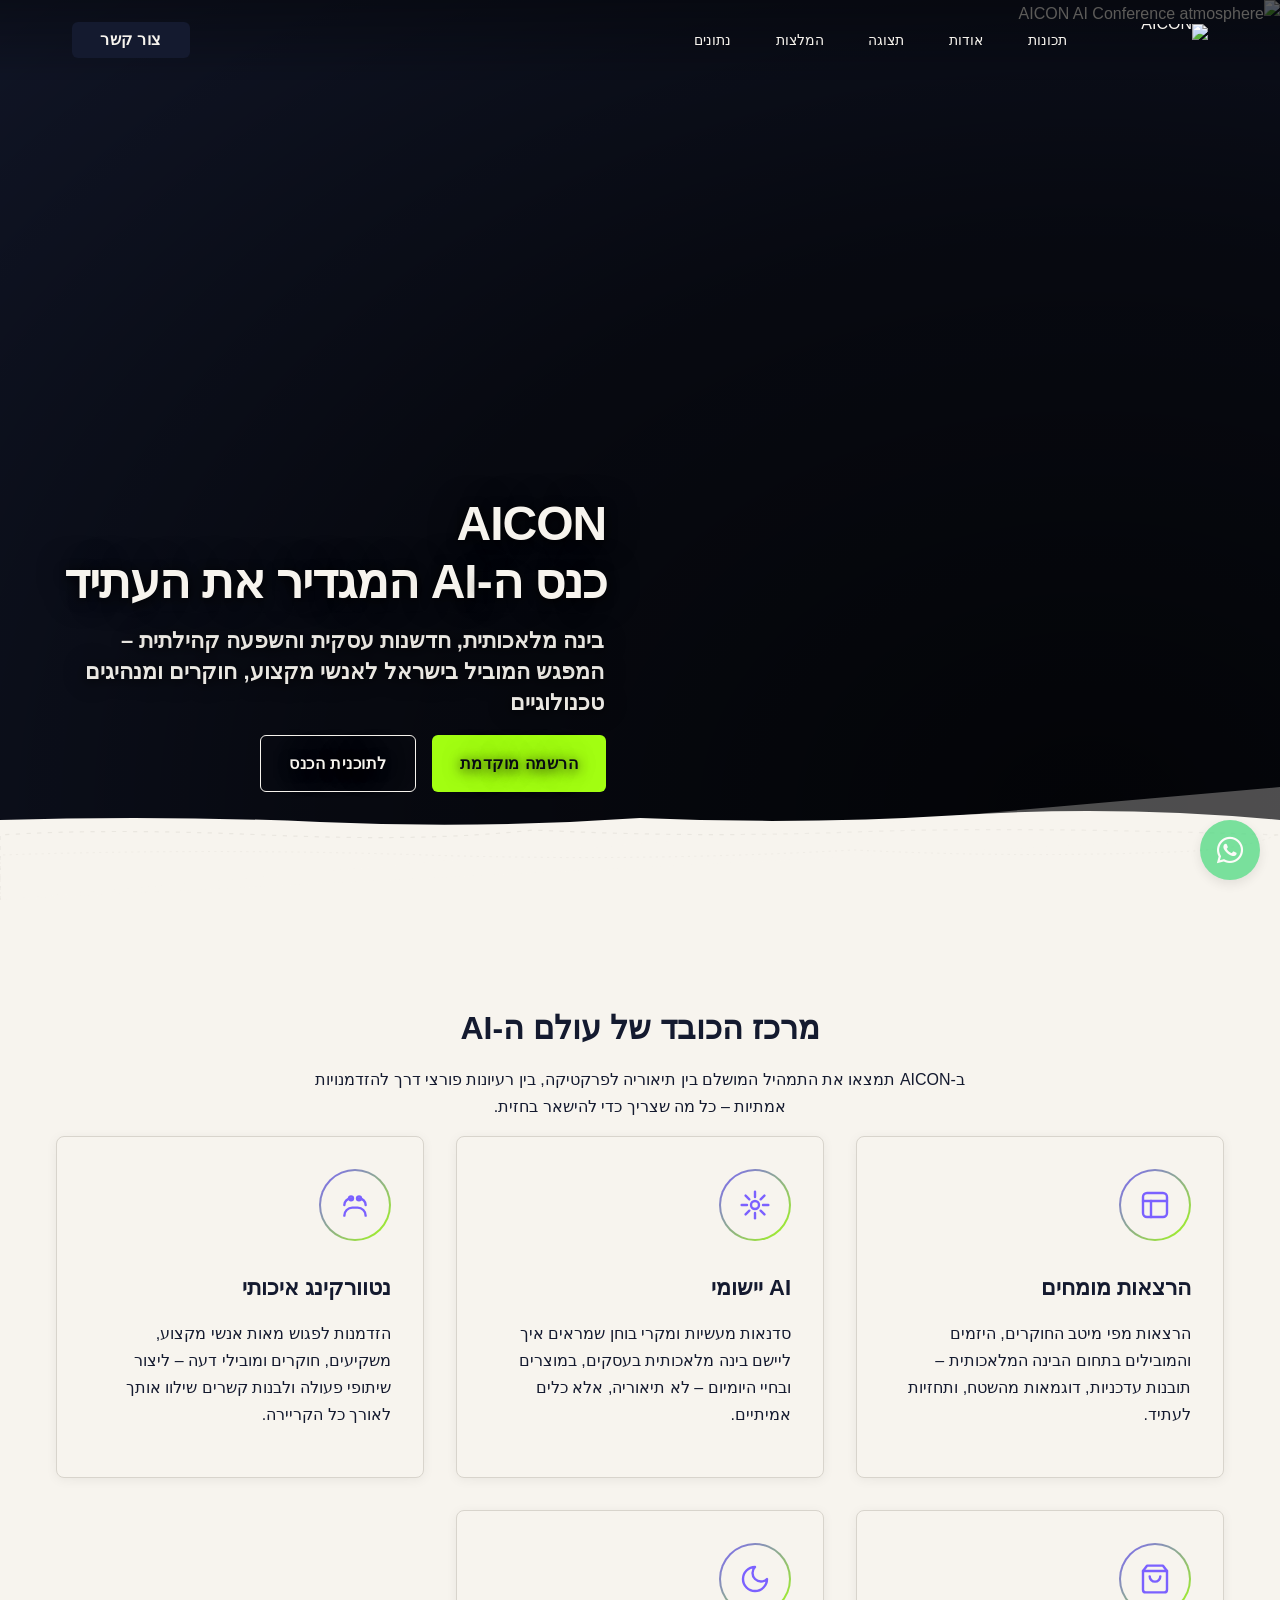
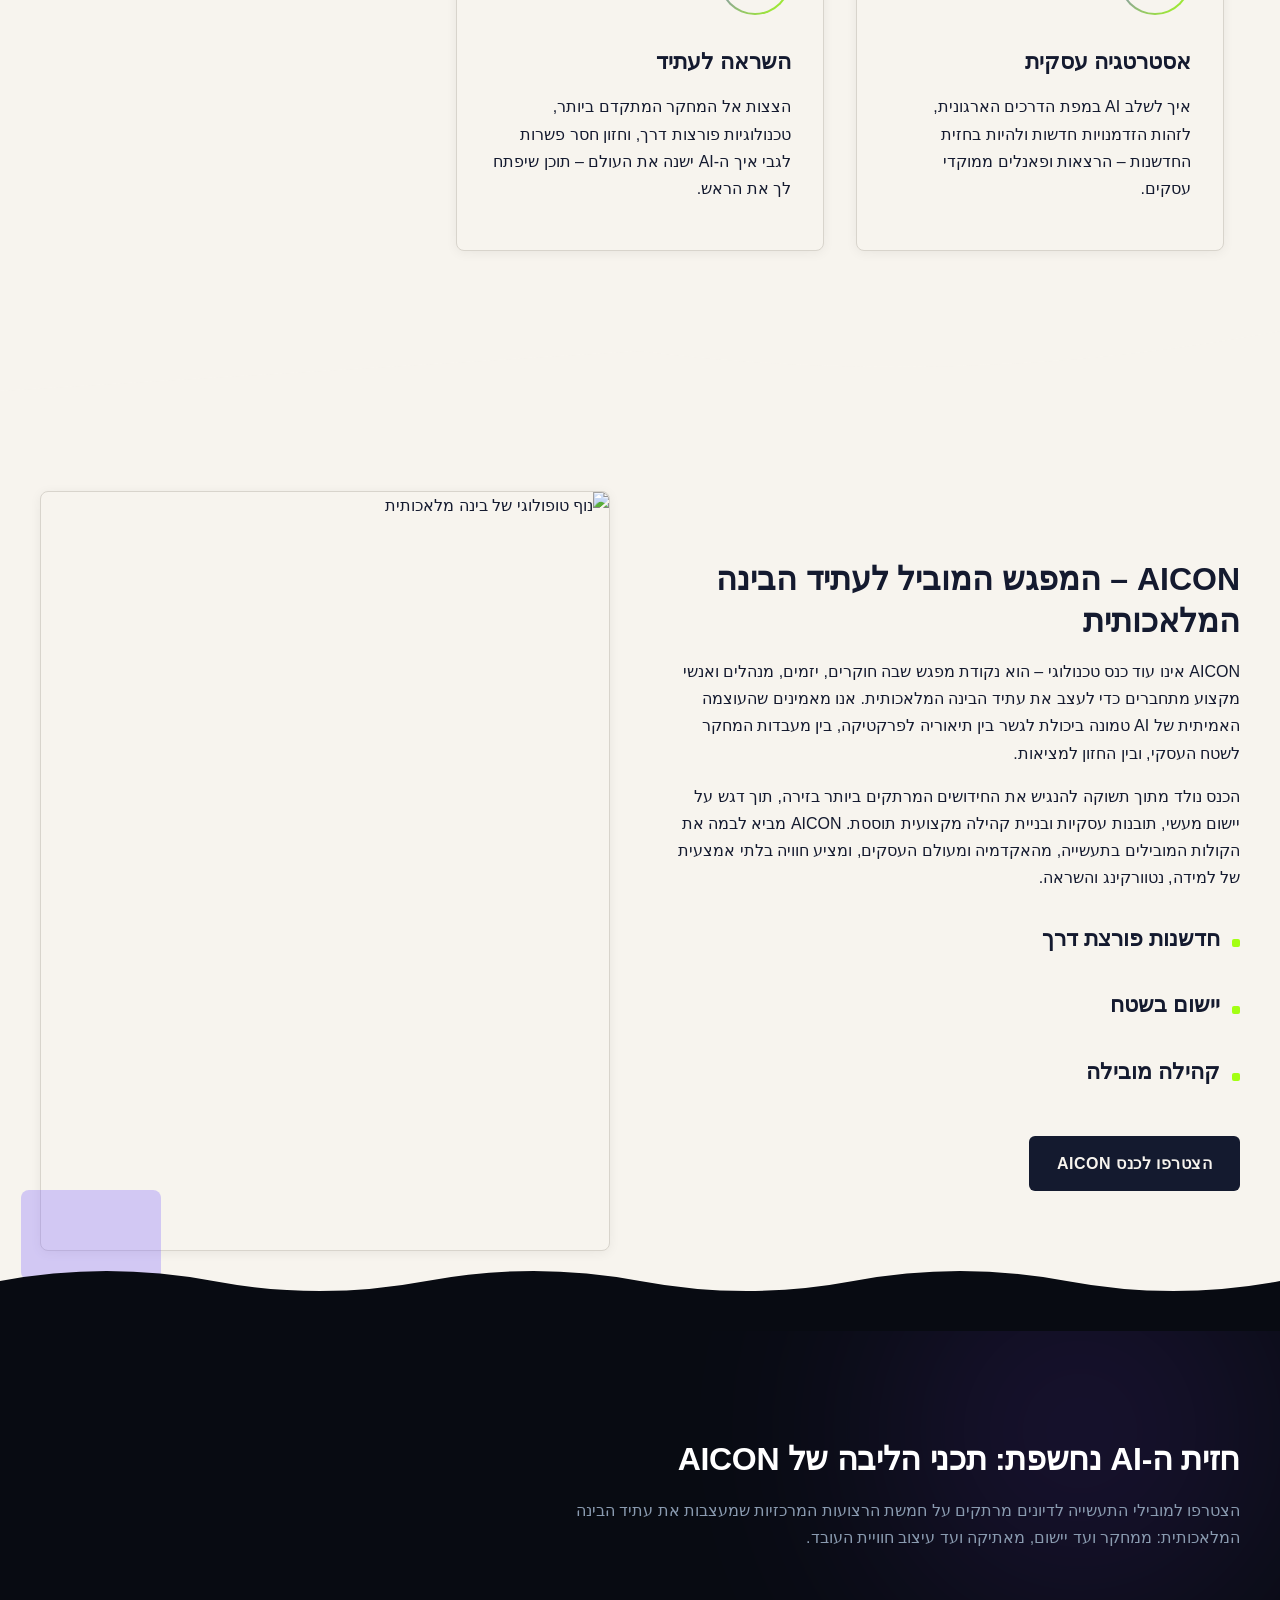
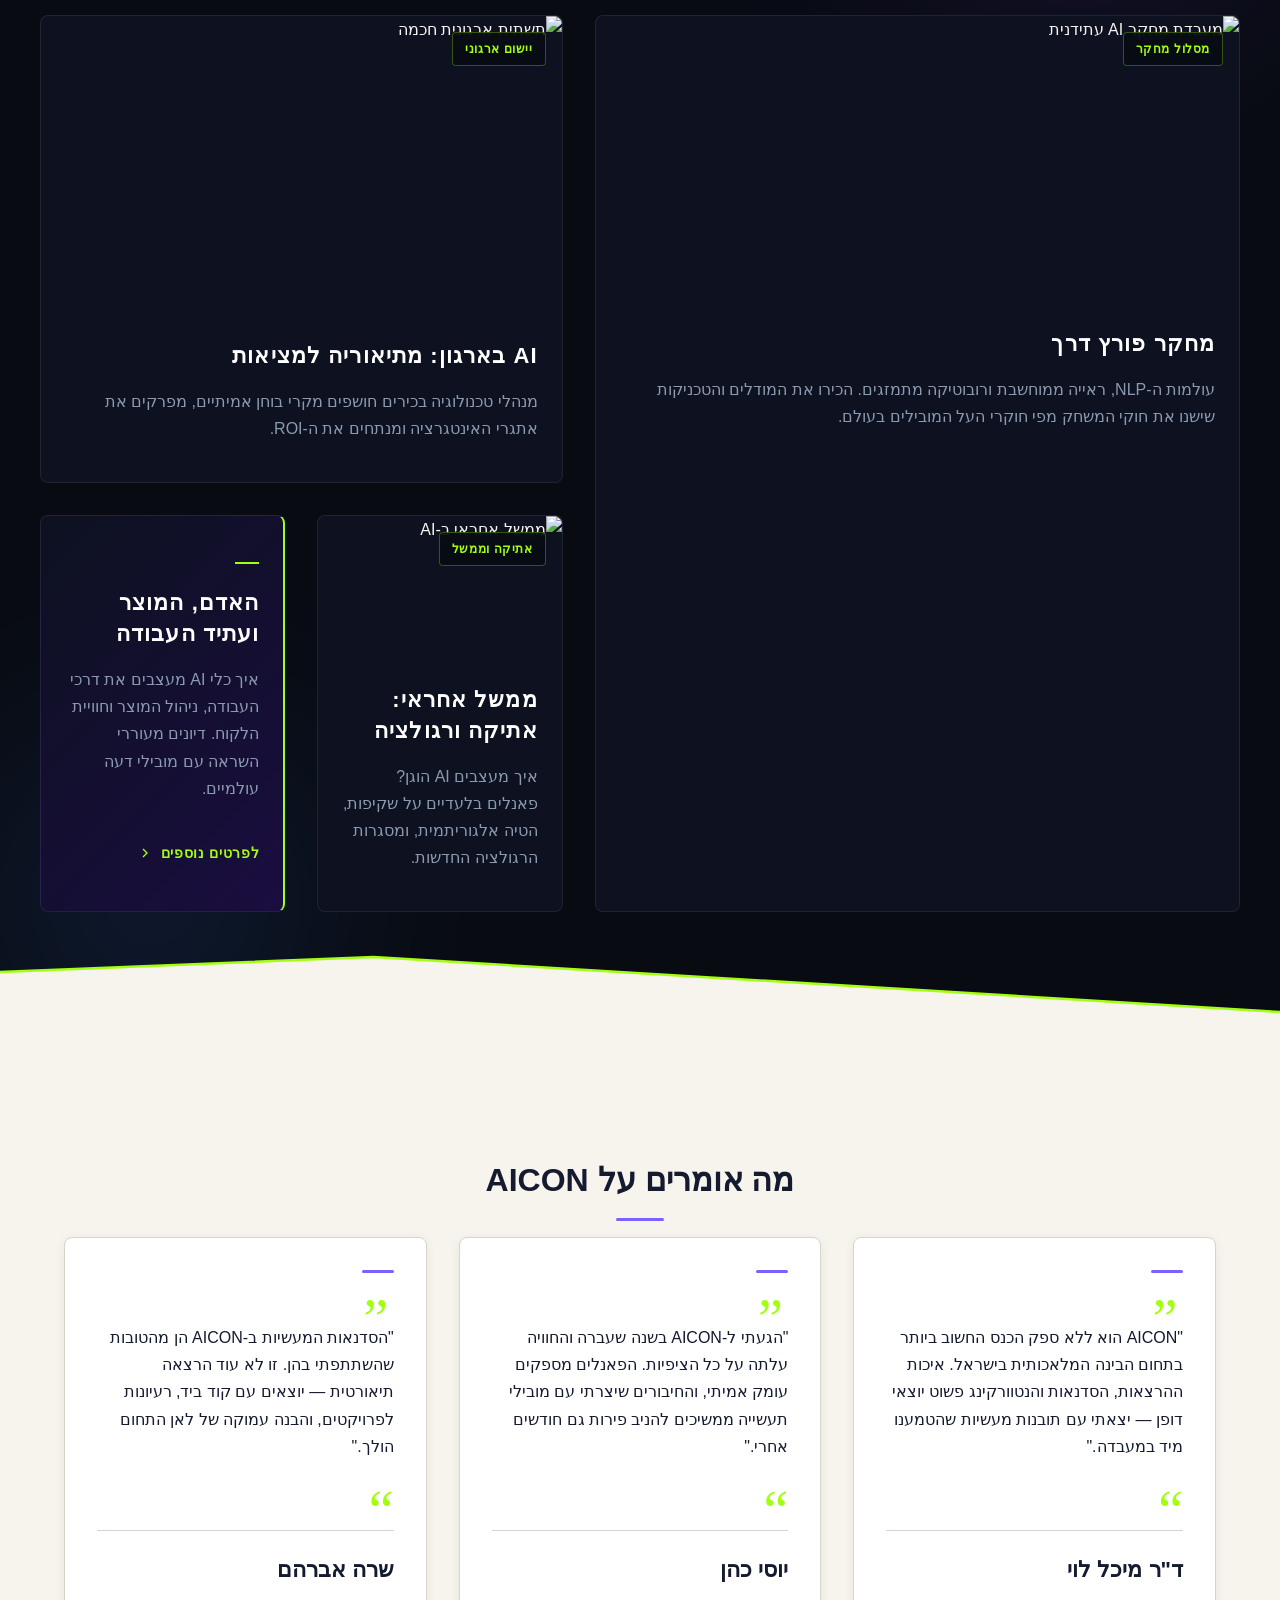
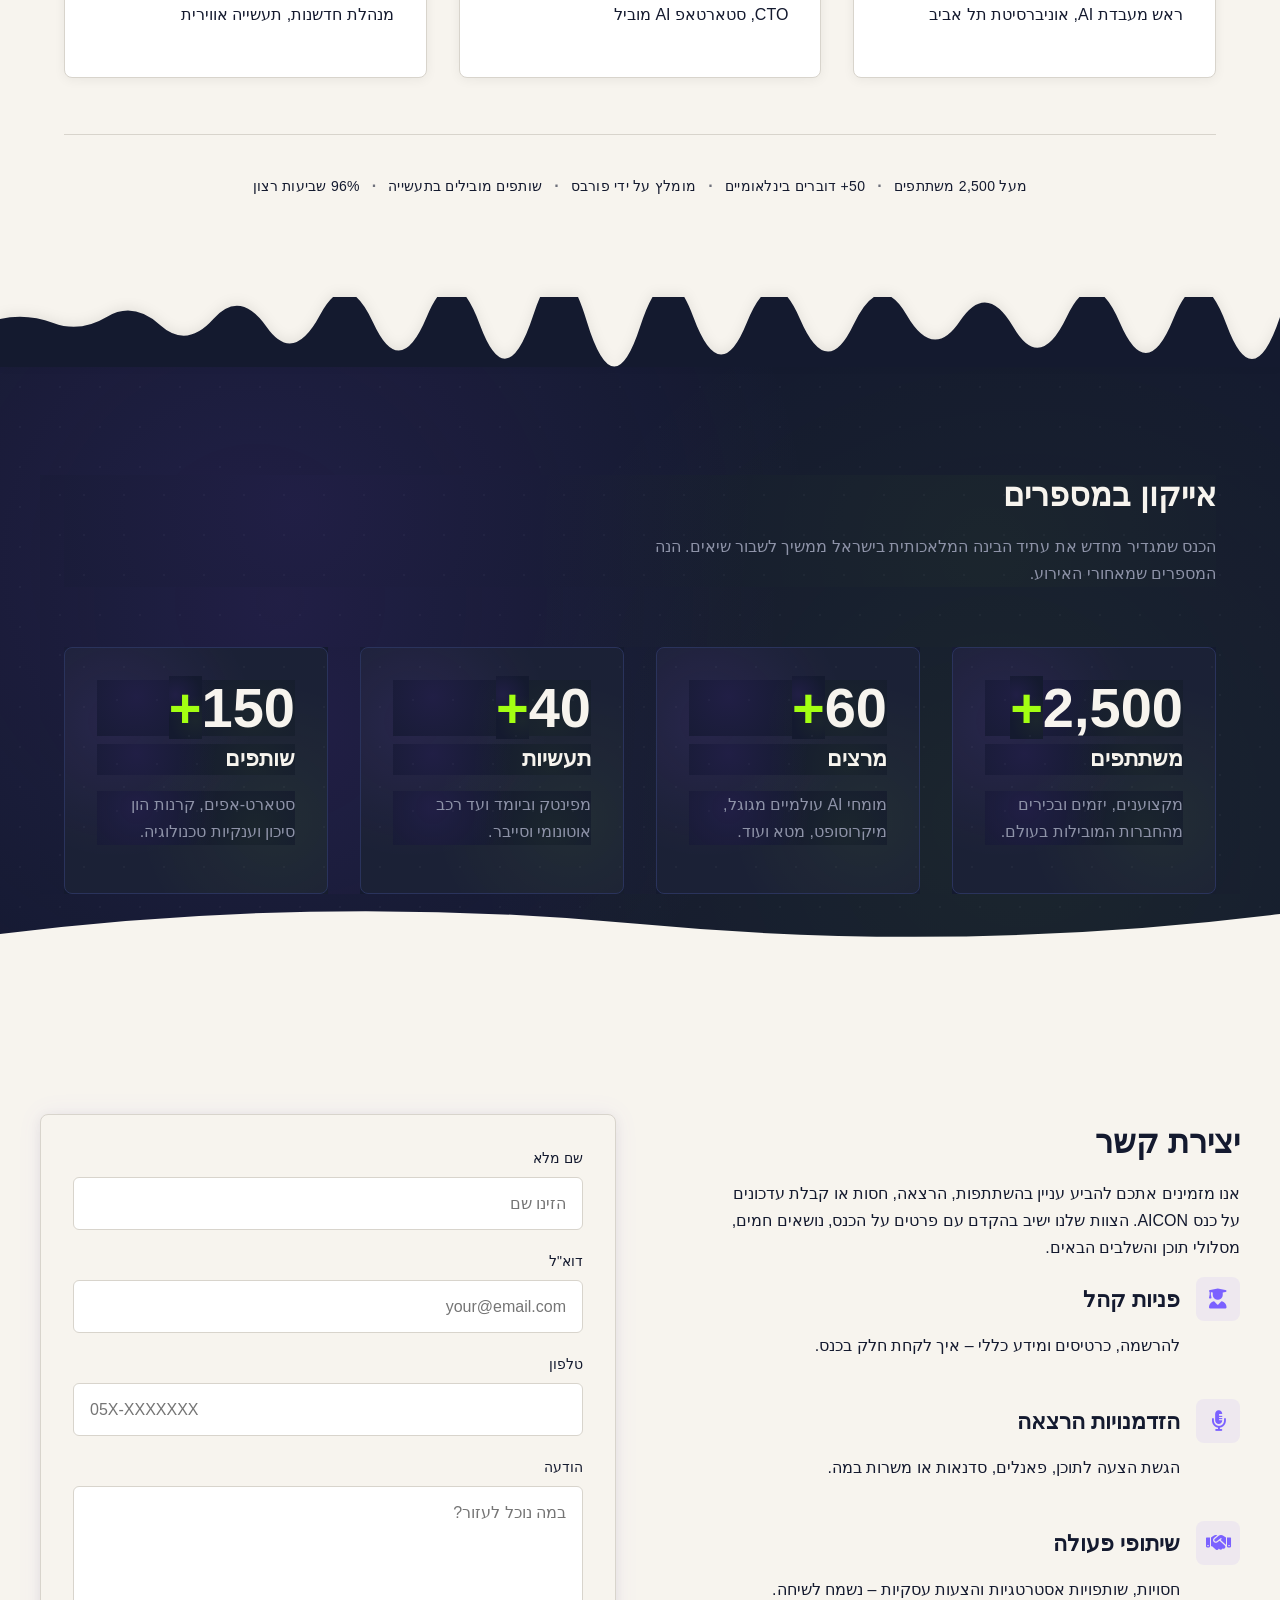
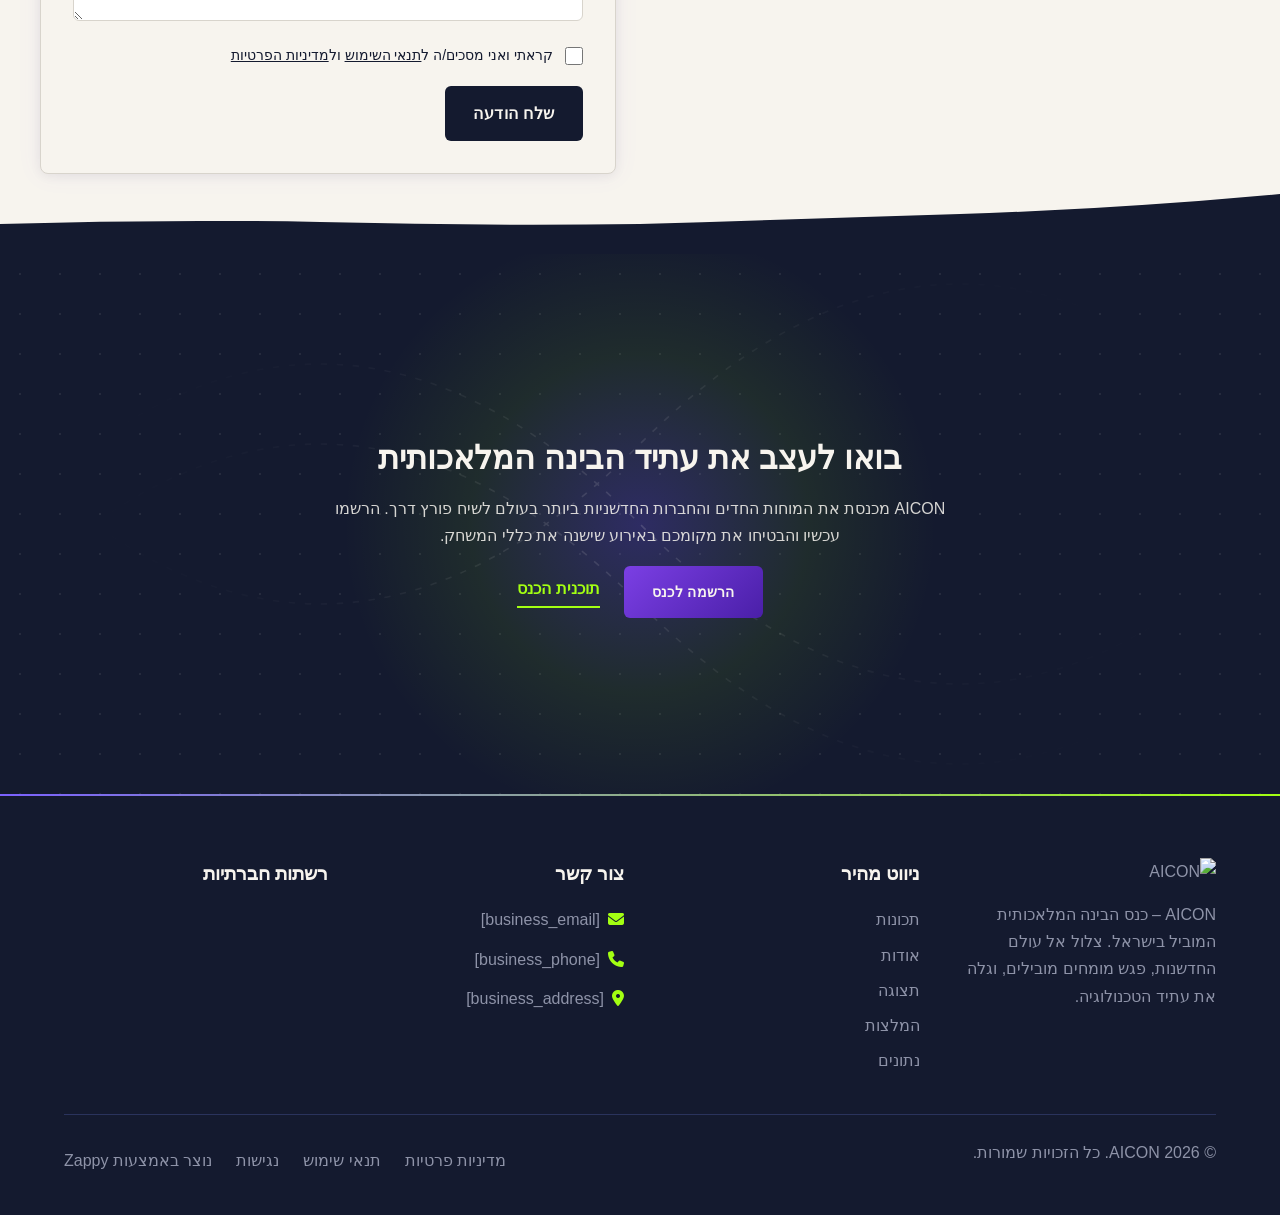
==== public/index.html @ 330268f1 "Initial website commit" ====
<!doctype html><html dir="rtl" lang="he"><head><meta charset="UTF-8"><meta content="width=device-width,initial-scale=1" name="viewport"><meta content="index, follow" name="robots"><title>aicon 56 price — AICON</title><meta content="AICON is an AI-focused conference brand. The event centers around artificial intelligence, bringing together professionals, innovators, and enthusiasts in the A" name="description"><meta content="aicon 56 price, aicon 72 sl, AICON, aicon" name="keywords"><link href="/assets/favicon.ico" rel="icon" type="image/x-icon"><link href="/assets/favicon-16x16.png" rel="icon" type="image/png" sizes="16x16"><link href="/assets/favicon-32x32.png" rel="icon" type="image/png" sizes="32x32"><link href="/assets/favicon-48x48.png" rel="icon" type="image/png" sizes="48x48"><link href="/assets/favicon-192x192.png" rel="icon" type="image/png" sizes="192x192"><link href="/assets/favicon-512x512.png" rel="icon" type="image/png" sizes="512x512"><link href="/assets/apple-touch-icon.png" rel="apple-touch-icon"><script>!function(){"use strict";var t="de06885e-1c6b-475b-941e-2f0fdef86098",e="https://qaapi.zappy5.com/api/analytics/track",a=18e5,n=2592e6,o=!0,i=!0,r=!0;var s=function(){var e="zappy_visitor_"+t,a=null;try{if(a=localStorage.getItem(e)){var o=JSON.parse(a),i=Date.now();if(i-o.created<n)return o.lastSeen=i,localStorage.setItem(e,JSON.stringify(o)),o.id}}catch(t){console.warn("Zappy Analytics: LocalStorage not available")}var r="zv_"+Date.now()+"_"+Math.random().toString(36).substr(2,9);try{localStorage.setItem(e,JSON.stringify({id:r,created:Date.now(),lastSeen:Date.now()}))}catch(t){}return r}(),c=function(){var e="zappy_session_"+t,n=null;try{if(n=sessionStorage.getItem(e)){var o=JSON.parse(n),i=Date.now();if(i-o.timestamp<a)return o.timestamp=i,sessionStorage.setItem(e,JSON.stringify(o)),o.id}}catch(t){console.warn("Zappy Analytics: SessionStorage not available")}var r="zs_"+Date.now()+"_"+Math.random().toString(36).substr(2,9);try{sessionStorage.setItem(e,JSON.stringify({id:r,timestamp:Date.now()}))}catch(t){}return r}();function l(a,n){n=n||{};var o={website_id:t,event_type:a,page_path:window.location.pathname,referrer:document.referrer||"direct",visitor_id:s,session_id:c,metadata:n};if(navigator.sendBeacon){var i=new Blob([JSON.stringify(o)],{type:"application/json"});navigator.sendBeacon(e,i)}else fetch(e,{method:"POST",headers:{"Content-Type":"application/json"},body:JSON.stringify(o),keepalive:!0}).catch(function(t){console.warn("Zappy Analytics: Failed to track event",t)})}o&&l("pageview",{title:document.title,url:window.location.href}),i&&document.addEventListener("click",function(t){var e=t.target;if("BUTTON"===e.tagName||e.closest("button")){var a="BUTTON"===e.tagName?e:e.closest("button");l("click",{element:"button",text:a.textContent.trim().substring(0,100),id:a.id||null,class:a.className||null})}else if("A"===e.tagName||e.closest("a")){var n="A"===e.tagName?e:e.closest("a");l("navigation",{element:"link",text:n.textContent.trim().substring(0,100),href:n.href,external:n.hostname!==window.location.hostname})}},!0),r&&document.addEventListener("submit",function(t){var e=t.target;l("form_submit",{form_id:e.id||null,form_name:e.name||null,form_action:e.action||null,form_method:e.method||"GET"})},!0);var d=Date.now();window.addEventListener("beforeunload",function(){l("page_unload",{time_on_page:Math.floor((Date.now()-d)/1e3),page_path:window.location.pathname})}),window.zappyAnalytics={track:l,getVisitorId:function(){return s},getSessionId:function(){return c}}}()</script><meta content="aicon 56 price — AICON" property="og:title"><meta content="AICON is an AI-focused conference brand. The event centers around artificial intelligence, bringing together professionals, innovators, and enthusiasts in the A" property="og:description"><meta content="summary_large_image" name="twitter:card"><meta content="aicon 56 price — AICON" name="twitter:title"><meta content="AICON is an AI-focused conference brand. The event centers around artificial intelligence, bringing together professionals, innovators, and enthusiasts in the A" name="twitter:description"><meta content="website" property="og:type"><meta content="he_IL" property="og:locale"><link href="https://cdnjs.cloudflare.com/ajax/libs/font-awesome/6.4.0/css/all.min.css" rel="stylesheet"><style>.skip-link{position:absolute;top:0;left:0;transform:translateY(-200%);padding:12px 18px;background:var(--bg-dark,#1a1a1a);color:var(--text-light,#fff);font-weight:600;border-radius:0 0 8px 0;z-index:10000}.skip-link:focus{transform:none;outline:2px solid var(--ring,#fff);outline-offset:2px}:focus-visible{outline:2px solid var(--ring,currentColor);outline-offset:3px}</style><link href="/assets/favicon.ico" rel="icon" type="image/x-icon"><link href="/assets/favicon-16x16.png" rel="icon" type="image/png" sizes="16x16"><link href="/assets/favicon-32x32.png" rel="icon" type="image/png" sizes="32x32"><link href="/assets/favicon-48x48.png" rel="icon" type="image/png" sizes="48x48"><link href="/assets/favicon-192x192.png" rel="icon" type="image/png" sizes="192x192"><link href="/assets/favicon-512x512.png" rel="icon" type="image/png" sizes="512x512"><link href="/assets/apple-touch-icon.png" rel="apple-touch-icon"><link href="https://cdn.jsdelivr.net/npm/vanilla-cookieconsent@3/dist/cookieconsent.css" rel="stylesheet"><script src="https://cdn.jsdelivr.net/npm/vanilla-cookieconsent@3/dist/cookieconsent.umd.js"></script><script src="https://cdn.jsdelivr.net/gh/mickidum/acc_toolbar/acctoolbar/acctoolbar.min.js"></script><link href="/styles.css" rel="stylesheet"><script>window.ZAPPY_WEBSITE_ID="de06885e-1c6b-475b-941e-2f0fdef86098",window.ZAPPY_API_BASE="https://qaapi.zappy5.com"</script><style id="zappy-dropdown-submenu-styles">#navMenu li:has(.sub-menu),.nav-menu li:has(.sub-menu),.navbar li:has(.sub-menu),nav li:has(.sub-menu){position:relative}#navMenu .sub-menu,.nav-menu .sub-menu,.navbar .sub-menu,nav .sub-menu{display:block!important;position:absolute!important;top:100%;left:0;min-width:220px;background:#fff;border-radius:8px;box-shadow:0 8px 25px rgba(0,0,0,.15);padding:8px 0;opacity:0;visibility:hidden;transform:translateY(10px);transition:all .3s ease;z-index:1000;list-style:none;pointer-events:none}#navMenu li:hover>.sub-menu,.nav-menu li:hover>.sub-menu,.navbar li:hover>.sub-menu,nav li:hover>.sub-menu{opacity:1!important;visibility:visible!important;transform:translateY(0)!important;pointer-events:auto!important}.sub-menu li{list-style:none;margin:0;padding:0}.sub-menu a{display:block!important;padding:10px 16px!important;color:var(--text-dark,#333)!important;font-weight:500;text-decoration:none;white-space:nowrap;transition:background-color .2s}.sub-menu .zappy-nav-child>a{padding-left:28px!important;font-size:.9em!important;opacity:.85!important}[dir=rtl] .sub-menu .zappy-nav-child>a,html[lang=ar] .sub-menu .zappy-nav-child>a,html[lang=he] .sub-menu .zappy-nav-child>a{padding-left:10px!important;padding-right:28px!important}.sub-menu .zappy-nav-parent>a{font-weight:600!important}.sub-menu a:hover{background-color:#f5f5f5}[dir=rtl] .nav-menu .sub-menu,[dir=rtl] .navbar .sub-menu,[dir=rtl] nav .sub-menu,html[lang=ar] .nav-menu .sub-menu,html[lang=ar] .navbar .sub-menu,html[lang=ar] nav .sub-menu,html[lang=he] .nav-menu .sub-menu,html[lang=he] .navbar .sub-menu,html[lang=he] nav .sub-menu{left:auto!important;right:0!important}.sub-menu:empty,.sub-menu:not(:has(li)):not(:has(> a)),.sub-menu:not(:has(li:not(.zappy-hidden-menu-item))):not(:has(> a)){display:none!important;opacity:0!important;visibility:hidden!important;pointer-events:none!important}li:has(.menu-group-title):hover>.sub-menu{opacity:1!important;visibility:visible!important;transform:translateY(0)!important;pointer-events:auto!important}#navMenu>li>.menu-group-title,.nav-menu>li>.menu-group-title{display:inline-block;padding:.5rem 1rem;cursor:default;user-select:none}@media (max-width:768px){#navMenu .sub-menu,.nav-menu .sub-menu,.navbar .sub-menu,nav .sub-menu{position:static!important;transform:none!important;box-shadow:none!important;background:0 0!important;max-height:0;overflow:hidden;opacity:0;visibility:hidden;transition:max-height .3s ease,opacity .3s ease;padding:0!important;border-radius:0!important}#navMenu .sub-menu.mobile-expanded,.nav-menu .sub-menu.mobile-expanded,.navbar .sub-menu.mobile-expanded{max-height:none!important;overflow-y:visible!important;opacity:1!important;visibility:visible!important;padding:8px 0 8px 16px!important}[dir=rtl] .sub-menu.mobile-expanded,html[lang=he] .sub-menu.mobile-expanded{padding:8px 16px 8px 0!important}#navMenu li:hover>.sub-menu,.nav-menu li:hover>.sub-menu,.navbar li:hover>.sub-menu,nav li:hover>.sub-menu{opacity:0;visibility:hidden;pointer-events:none}#navMenu li>.sub-menu.mobile-expanded,.nav-menu li>.sub-menu.mobile-expanded,.navbar li>.sub-menu.mobile-expanded,nav li>.sub-menu.mobile-expanded{opacity:1!important;visibility:visible!important;pointer-events:auto!important}#navMenu li:has(.sub-menu),.nav-menu li:has(.sub-menu),.navbar li:has(.sub-menu),nav li:has(.sub-menu){display:flex!important;flex-wrap:wrap!important;align-items:center!important;position:relative!important;min-height:44px!important}#navMenu li:has(.sub-menu)>a,.nav-menu li:has(.sub-menu)>a,.navbar li:has(.sub-menu)>a,nav li:has(.sub-menu)>a{flex:1!important;min-width:0!important}#navMenu li:has(.sub-menu)>.menu-group-title,.nav-menu li:has(.sub-menu)>.menu-group-title,.navbar li:has(.sub-menu)>.menu-group-title,nav li:has(.sub-menu)>.menu-group-title{flex:1!important;min-width:0!important;padding:0!important;line-height:inherit!important}#navMenu li:has(.sub-menu)>.sub-menu,.nav-menu li:has(.sub-menu)>.sub-menu,.navbar li:has(.sub-menu)>.sub-menu,nav li:has(.sub-menu)>.sub-menu{flex-basis:100%!important;width:100%!important}#navMenu li:has(.sub-menu)>a [class*=arrow],#navMenu li:has(.sub-menu)>a [class*=chevron],.nav-menu li:has(.sub-menu)>a .fa-angle-down,.nav-menu li:has(.sub-menu)>a .fa-chevron-down,.nav-menu li:has(.sub-menu)>a [class*=arrow],.nav-menu li:has(.sub-menu)>a [class*=chevron],nav li:has(.sub-menu)>a [class*=arrow],nav li:has(.sub-menu)>a [class*=chevron]{display:none!important;visibility:hidden!important}.mobile-submenu-toggle{display:flex!important;align-items:center!important;justify-content:center!important;width:44px!important;height:auto!important;background:0 0!important;border:none!important;cursor:pointer!important;color:var(--text-light)!important;position:static!important;flex-shrink:0!important;align-self:stretch!important;z-index:2!important;padding:0!important;margin:0!important}.mobile-submenu-toggle::after{content:''!important;width:0!important;height:0!important;border-left:6px solid transparent!important;border-right:6px solid transparent!important;border-top:7px solid currentColor!important;transition:transform .3s ease!important}.mobile-submenu-toggle.expanded::after{transform:rotate(180deg)!important}.sub-menu a{padding:10px 0!important;display:block!important;color:var(--text-light)!important;white-space:normal!important}.sub-menu .zappy-nav-child>a{padding-left:28px!important;font-size:.9em!important;opacity:.85!important}[dir=rtl] .sub-menu .zappy-nav-child>a,html[lang=ar] .sub-menu .zappy-nav-child>a,html[lang=he] .sub-menu .zappy-nav-child>a{padding-left:0!important;padding-right:28px!important}.sub-menu .zappy-nav-parent>a{font-weight:600!important}#navMenu.active,.nav-menu.active{max-width:100vw!important;overflow-x:hidden!important;box-sizing:border-box!important}.navbar .sub-menu li a,.zappy-products-dropdown .sub-menu a,nav.navbar .sub-menu li a{color:var(--text-light)!important}}@media (min-width:769px){.mobile-submenu-toggle{display:none!important}}</style><style id="zappy-widget-visibility">html[dir=rtl] .whatsapp-float{right:20px!important;left:auto!important}html:not([dir]) .whatsapp-float,html[dir=ltr] .whatsapp-float{left:20px!important;right:auto!important}html[dir=rtl] #mic-access-tool-general-button,html[dir=rtl] #mic-init-access-tool #mic-access-tool-general-button,html[dir=rtl] #mic-init-access-tool .mic-access-tool-general-button,html[dir=rtl] ._access-icon,html[dir=rtl] .mic-access-tool-general-button{left:20px!important;right:auto!important}html:not([dir]) #mic-access-tool-general-button,html:not([dir]) #mic-init-access-tool #mic-access-tool-general-button,html:not([dir]) #mic-init-access-tool .mic-access-tool-general-button,html:not([dir]) ._access-icon,html:not([dir]) .mic-access-tool-general-button,html[dir=ltr] #mic-access-tool-general-button,html[dir=ltr] #mic-init-access-tool #mic-access-tool-general-button,html[dir=ltr] #mic-init-access-tool .mic-access-tool-general-button,html[dir=ltr] ._access-icon,html[dir=ltr] .mic-access-tool-general-button{right:20px!important;left:auto!important}@media (max-width:768px){.whatsapp-float{display:flex!important}}@media (min-width:769px){.whatsapp-float{display:flex!important}}@media (max-width:768px){#mic-access-tool-general-button,#mic-init-access-tool #mic-access-tool-general-button,#mic-init-access-tool .mic-access-tool-general-button,._access-icon,.mic-access-tool-general-button{display:flex!important;visibility:visible!important;opacity:1!important;pointer-events:auto!important}#mic-access-tool-box.opened-mic-access-tool,#mic-init-access-tool #mic-access-tool-box.opened-mic-access-tool,.mic-access-tool-box.opened-mic-access-tool{visibility:visible!important;opacity:1!important;pointer-events:auto!important}}@media (min-width:769px){#mic-access-tool-general-button,#mic-init-access-tool #mic-access-tool-general-button,#mic-init-access-tool .mic-access-tool-general-button,._access-icon,.mic-access-tool-general-button{display:flex!important;visibility:visible!important;opacity:1!important;pointer-events:auto!important}#mic-access-tool-box.opened-mic-access-tool,#mic-init-access-tool #mic-access-tool-box.opened-mic-access-tool,.mic-access-tool-box.opened-mic-access-tool{visibility:visible!important;opacity:1!important;pointer-events:auto!important}}</style></head><body><a href="#main" class="skip-link">דלג לתוכן הראשי</a><nav class="navbar" dir="rtl"><button class="mobile-toggle" aria-label="Menu" id="mobileToggle"><svg viewBox="0 0 24 24" fill="none" height="24" width="24" class="hamburger-icon"><path d="M3 12h18M3 6h18M3 18h18" stroke="currentColor" stroke-width="2" stroke-linecap="round"></path></svg> <svg viewBox="0 0 24 24" fill="none" height="24" width="24" class="close-icon" style="display:none"><path d="M18 6L6 18M6 6l12 12" stroke="currentColor" stroke-width="2" stroke-linecap="round"></path></svg></button> <button class="phone-header-btn" aria-label="Call" data-phone="[business_phone]"><svg viewBox="0 0 24 24" fill="currentColor" height="20" width="20"><path d="M22 16.92v3a2 2 0 0 1-2.18 2 19.79 19.79 0 0 1-8.63-3.07 19.5 19.5 0 0 1-6-6 19.79 19.79 0 0 1-3.07-8.67A2 2 0 0 1 4.11 2h3a2 2 0 0 1 2 1.72 12.84 12.84 0 0 0 .7 2.81 2 2 0 0 1-.45 2.11L8.09 9.91a16 16 0 0 0 6 6l1.27-1.27a2 2 0 0 1 2.11-.45 12.84 12.84 0 0 0 2.81.7A2 2 0 0 1 22 16.92z"></path></svg></button><div class="nav-container"><div class="nav-right-group"><div class="nav-brand"><a href="/" class="logo-link"><img alt="AICON" src="/assets/site-----image-1.webp" class="logo"></a></div><ul class="nav-menu" id="navMenu"><li><a href="#features">תכונות</a></li><li><a href="#about">אודות</a></li><li><a href="#showcase">תצוגה</a></li><li><a href="#testimonials">המלצות</a></li><li><a href="#stats">נתונים</a></li></ul></div><div class="nav-cta-container"><a href="#contact" class="nav-cta-btn">צור קשר</a></div></div></nav><script>window.addEventListener("load",function(){const e=document.querySelector(".navbar, nav, header");if(!e)return void console.log("[Navbar] Navbar element not found");let t=document.getElementById("mobileToggle")||document.querySelector(".mobile-toggle")||document.querySelector(".hamburger")||document.querySelector(".hamburger-menu")||document.querySelector(".menu-toggle")||document.querySelector(".burger-menu")||document.querySelector('[aria-label="Menu"]')||document.querySelector('[aria-label="תפריט"]');const n=document.querySelector(".phone-header-btn"),o=window.getComputedStyle(e);let r=o.backgroundColor;if(console.log("[Navbar] Initial navbar background:",r),"transparent"===r||"rgba(0, 0, 0, 0)"===r||r.startsWith("rgba")&&r.includes(", 0)")){const e=o.backgroundImage;if(e&&"none"!==e)console.log("[Navbar] Navbar has background image/gradient, using dark text"),r="rgb(240, 240, 240)";else{const e=window.getComputedStyle(document.body).backgroundColor;console.log("[Navbar] Navbar transparent, using body background:",e),r=e}}const a=r.match(/\d+/g);if(a&&a.length>=3){const e=(.299*parseInt(a[0])+.587*parseInt(a[1])+.114*parseInt(a[2]))/255;console.log("[Navbar] Mobile button colors preserved from Claude CSS (luminance:",e.toFixed(2)+")");const o=document.createElement("style");o.id="zappy-mobile-nav-fix";document.documentElement.lang;document.documentElement.dir,o.textContent='\n        /* Hide mobile buttons on desktop, show only on mobile */\n        @media (min-width: 769px) {\n          .mobile-toggle,\n          .phone-header-btn {\n            display: none !important;\n          }\n        }\n        \n        /* Show and position mobile buttons correctly on mobile */\n        @media (max-width: 768px) {\n          .navbar,\n          nav.navbar {\n            min-height: 70px !important;\n          }\n\n          .mobile-toggle,\n          .phone-header-btn {\n            position: absolute !important;\n            top: 0 !important;\n            bottom: 0 !important;\n            margin-top: auto !important;\n            margin-bottom: auto !important;\n            transform: none !important;\n            z-index: 1001 !important;\n            display: flex !important;\n            align-items: center !important;\n            justify-content: center !important;\n            width: 36px !important;\n            height: 36px !important;\n            border-radius: 50% !important;\n            border: none !important;\n            cursor: pointer !important;\n            padding: 6px !important;\n            background: none !important;\n            color: var(--nav-text, var(--text-light)) !important;\n            touch-action: manipulation !important;\n            -webkit-tap-highlight-color: transparent !important;\n          }\n\n          html[data-zappy-site-type="ecommerce"] .phone-header-btn,\n          body[data-zappy-site-type="ecommerce"] .phone-header-btn,\n          html[data-zappy-site-type="ecommerce"] header .phone-header-btn,\n          html[data-zappy-site-type="ecommerce"] nav .phone-header-btn {\n            display: none !important;\n            visibility: hidden !important;\n            width: 0 !important;\n            height: 0 !important;\n            min-width: 0 !important;\n            overflow: hidden !important;\n          }\n          \n          /* LTR positioning (default): hamburger LEFT, phone RIGHT */\n          html:not([dir="rtl"]):not([lang="he"]):not([lang="ar"]) .mobile-toggle,\n          html[dir="ltr"] .mobile-toggle {\n            left: 12px !important;\n            right: auto !important;\n          }\n          html:not([dir="rtl"]):not([lang="he"]):not([lang="ar"]) .phone-header-btn,\n          html[dir="ltr"] .phone-header-btn {\n            right: 12px !important;\n            left: auto !important;\n          }\n          \n          /* RTL positioning: hamburger RIGHT, phone LEFT */\n          html[dir="rtl"] .mobile-toggle,\n          html[lang="he"] .mobile-toggle,\n          html[lang="ar"] .mobile-toggle {\n            right: 12px !important;\n            left: auto !important;\n          }\n          html[dir="rtl"] .phone-header-btn,\n          html[lang="he"] .phone-header-btn,\n          html[lang="ar"] .phone-header-btn {\n            left: 12px !important;\n            right: auto !important;\n          }\n          \n          /* CRITICAL: Ensure nav-container has min-height on mobile */\n          /* All children are positioned absolutely/fixed on mobile, so height:auto collapses to 0 */\n          .nav-container {\n            min-height: 70px !important;\n            position: relative !important;\n          }\n          \n          /* Ensure SVG icons are properly sized and inherit color */\n          .mobile-toggle svg,\n          .phone-header-btn svg {\n            width: 24px !important;\n            height: 24px !important;\n            /* Don\'t force display - let JavaScript control hamburger/close toggle */\n          }\n          \n          /* Reset nav-cta-container on mobile - remove desktop box-shadow/padding */\n          /* that creates a visible ghost box when CTA button is hidden */\n          .nav-cta-container {\n            box-shadow: none !important;\n            padding: 0 !important;\n          }\n          \n          /* Hide nav-cta-container entirely on mobile when there\'s no lang-switcher */\n          /* (only the CTA button is inside, and it\'s hidden on mobile) */\n          .nav-cta-container:not(:has(.lang-switcher)) {\n            display: none !important;\n          }\n          \n          /* CRITICAL: Prevent hero image fade gradient from bleeding over headline text */\n          /* The .image-fade-gradient has bottom: -30px (extends below parent) */\n          /* On mobile stacked layout, this overlaps the h1 text below the image */\n          .hero-image-column {\n            overflow: hidden !important;\n          }\n          .image-fade-gradient {\n            bottom: 0 !important;\n          }\n          \n          /* Hide desktop language switcher on mobile - hamburger menu handles it */\n          /* High specificity to override stored CSS */\n          .lang-switcher,\n          .nav-cta-container .lang-switcher,\n          .nav-container .lang-switcher,\n          .navbar .lang-switcher,\n          .navbar .nav-cta-container .lang-switcher {\n            display: none !important;\n          }\n        }\n      ';const r=document.getElementById("zappy-mobile-nav-fix");r&&r.remove(),document.head.appendChild(o),console.log("[Navbar] Critical CSS injected for mobile nav positioning");const i=window.innerWidth<=768;if(t){const e=t.querySelector(".hamburger-icon"),n=t.querySelector(".close-icon");e&&(e.style.setProperty("width","24px","important"),e.style.setProperty("height","24px","important"),e.style.setProperty("display","block","important")),n&&(n.style.setProperty("width","24px","important"),n.style.setProperty("height","24px","important"),n.style.setProperty("display","none","important")),i?(t.style.setProperty("position","absolute","important"),t.style.setProperty("top","0","important"),t.style.setProperty("bottom","0","important"),t.style.setProperty("margin-top","auto","important"),t.style.setProperty("margin-bottom","auto","important"),t.style.setProperty("transform","none","important"),t.style.setProperty("z-index","1001","important"),t.style.removeProperty("left"),t.style.removeProperty("right"),console.log("[Navbar] Mobile toggle positioning applied (mobile viewport)")):(t.style.removeProperty("position"),t.style.removeProperty("top"),t.style.removeProperty("transform"),t.style.removeProperty("z-index"),t.style.removeProperty("left"),t.style.removeProperty("right"),console.log("[Navbar] Desktop viewport - cleared mobile toggle inline positioning"))}if(n){const e=n.querySelector("svg");e&&(e.style.width="24px",e.style.height="24px",e.setAttribute("width","24"),e.setAttribute("height","24")),i?(n.style.setProperty("position","absolute","important"),n.style.setProperty("top","0","important"),n.style.setProperty("bottom","0","important"),n.style.setProperty("margin-top","auto","important"),n.style.setProperty("margin-bottom","auto","important"),n.style.setProperty("transform","none","important"),n.style.setProperty("z-index","1001","important"),n.style.removeProperty("left"),n.style.removeProperty("right"),console.log("[Navbar] Phone button positioning applied (mobile viewport)")):(n.style.removeProperty("position"),n.style.removeProperty("top"),n.style.removeProperty("transform"),n.style.removeProperty("z-index"),n.style.removeProperty("left"),n.style.removeProperty("right"),console.log("[Navbar] Desktop viewport - cleared phone button inline positioning"))}}else console.log("[Navbar] Could not parse background color:",r);t=document.getElementById("mobileToggle")||document.querySelector(".mobile-toggle")||document.querySelector(".hamburger")||document.querySelector(".hamburger-menu")||document.querySelector(".menu-toggle")||document.querySelector(".burger-menu")||document.querySelector('[aria-label="Menu"]')||document.querySelector('[aria-label="תפריט"]');const i=document.getElementById("navMenu")||document.querySelector(".nav-menu")||document.querySelector(".nav-links")||document.querySelector("nav ul:not(.submenu)");if(!t||!i)return void console.log("[Navbar] Mobile toggle or menu not found:",{toggle:!!t,menu:!!i});i.id||(i.id="navMenu"),console.log("[Navbar] Initializing mobile menu...");const l=t.cloneNode(!0);t.parentNode.replaceChild(l,t);var s=0;function p(e){var t=Date.now();t-s<300||(s=t,function(e){e.preventDefault(),e.stopPropagation();const t=l.querySelector(".hamburger-icon"),n=l.querySelector(".close-icon");i.classList.contains("active")?(i.classList.remove("active"),t&&t.style.setProperty("display","block","important"),n&&n.style.setProperty("display","none","important"),document.body.style.overflow="",console.log("[Navbar] Menu closed")):(i.classList.add("active"),t&&t.style.setProperty("display","none","important"),n&&n.style.setProperty("display","block","important"),document.body.style.overflow="hidden",console.log("[Navbar] Menu opened"))}(e))}l.addEventListener("click",p),l.addEventListener("touchend",p),i.querySelectorAll("a").forEach(function(e){e.addEventListener("click",function(){if("#"===this.getAttribute("href"))return;const e=l.querySelector(".hamburger-icon"),t=l.querySelector(".close-icon");i.classList.remove("active"),e&&e.style.setProperty("display","block","important"),t&&t.style.setProperty("display","none","important"),document.body.style.overflow="",console.log("[Navbar] Menu closed (link clicked)")})});var m=i.querySelectorAll(".dropdown-toggle");m.forEach(function(e){e.addEventListener("click",function(e){e.preventDefault(),e.stopPropagation();var t=this.closest(".nav-dropdown");t&&(t.parentNode.querySelectorAll(".nav-dropdown.open").forEach(function(e){e!==t&&e.classList.remove("open")}),t.classList.toggle("open"),console.log("[Navbar] Dropdown toggled:",t.classList.contains("open")?"open":"closed"))})}),document.addEventListener("click",function(e){e.target.closest(".nav-dropdown")||document.querySelectorAll(".nav-dropdown.open").forEach(function(e){e.classList.remove("open")})}),console.log("[Navbar] Dropdown handlers initialized for "+m.length+" dropdowns"),n&&n.addEventListener("click",function(){const e=document.querySelectorAll('a[href^="tel:"]'),t=e.length>0?e[0].getAttribute("href").replace("tel:",""):"[business_phone]";window.location.href="tel:"+t,console.log("[Navbar] Phone button clicked")}),console.log("[Navbar] Mobile menu initialized successfully")})</script><main id="main"><section class="index-hero-section" data-band-index="0" data-layout-spec="בית-hero" id="hero" data-hero-type="fullscreen-scrim"><div class="index-hero-section__bg-wrapper"><img alt="AICON AI Conference atmosphere" src="/assets/site-index-hero-image-1.webp" data-context="Futuristic AI conference atmosphere, cinematic lighting, indigo-to-violet depth, luminous mesh gradients, subtle orange sparks, lime green accents, topographic contour lines, dark conference hall with holographic displays, audience silhouettes, realistic but abstract, 4K" data-placeholder="index-hero-image-1" height="800" loading="eager" width="1200" class="index-hero-section__bg-img" data-hero-bg="true" fetchpriority="high"></div><div class="index-hero-section__scrim" aria-hidden="true"></div><div class="index-hero-section__overlay"><h1 class="index-hero-section__headline">AICON<br>כנס ה-AI המגדיר את העתיד</h1><h3 class="index-hero-section__subtitle">בינה מלאכותית, חדשנות עסקית והשפעה קהילתית – המפגש המוביל בישראל לאנשי מקצוע, חוקרים ומנהיגים טכנולוגיים</h3><div class="index-hero-section__cta-row"><a href="#register" class="index-hero-section__cta index-hero-section__cta--primary">הרשמה מוקדמת</a> <a href="#agenda" class="index-hero-section__cta index-hero-section__cta--secondary">לתוכנית הכנס</a></div></div><div class="index-hero-section__divider-wrapper"><svg viewBox="0 0 1200 120" preserveAspectRatio="none" xmlns="http://www.w3.org/2000/svg" aria-hidden="true" data-no-icon-edit="true"><defs><linearGradient id="dividerMeshGrad" x1="0%" x2="100%" y1="100%" y2="0%"><stop offset="0%" stop-color="var(--bg-light)" stop-opacity="1"></stop><stop offset="100%" stop-color="var(--bg-light)" stop-opacity="0.7"></stop></linearGradient></defs><path d="M0,120 L0,40 Q150,35 300,42 T600,38 Q750,45 900,35 T1200,40 L1200,120 Z" fill="var(--bg-light)"></path><path d="M0,120 L0,55 Q100,48 250,55 T500,50 Q650,58 800,52 T1200,55" fill="var(--bg-light)" stroke="var(--border-light)" stroke-width="1.2" opacity="0.4" stroke-dasharray="4 6"></path><path d="M0,120 L0,75 Q200,68 400,75 T800,70 Q950,78 1100,72 T1200,7" fill="var(--bg-light)" stroke="var(--border-light)" stroke-width="0.8" opacity="0.3" stroke-dasharray="2 4"></path></svg></div></section><section class="index-features-section" data-band-index="1" data-layout-spec="בית-features" id="features"><div class="index-features-container"><h2 class="index-features-title">מרכז הכובד של עולם ה-AI</h2><p class="index-features-subtitle">ב-AICON תמצאו את התמהיל המושלם בין תיאוריה לפרקטיקה, בין רעיונות פורצי דרך להזדמנויות אמתיות – כל מה שצריך כדי להישאר בחזית.</p><div class="index-features-grid"><div class="index-features-card"><div class="index-features-icon-circle" aria-hidden="true"><svg viewBox="0 0 24 24" fill="none" stroke="currentColor" stroke-width="1.8" data-element-type="icon" data-icon-type="svg" stroke-linecap="round" stroke-linejoin="round"><rect height="18" width="18" rx="3" x="3" y="3"></rect><line x1="3" x2="21" y1="9" y2="9"></line><line x1="9" x2="9" y1="21" y2="9"></line></svg></div><h3 class="index-features-card-title">הרצאות מומחים</h3><p class="index-features-card-text">הרצאות מפי מיטב החוקרים, היזמים והמובילים בתחום הבינה המלאכותית – תובנות עדכניות, דוגמאות מהשטח, ותחזיות לעתיד.</p></div><div class="index-features-card"><div class="index-features-icon-circle" aria-hidden="true"><svg viewBox="0 0 24 24" fill="none" stroke="currentColor" stroke-width="1.8" data-element-type="icon" data-icon-type="svg" stroke-linecap="round" stroke-linejoin="round"><circle cx="12" cy="12" r="3"></circle><path d="M12 2v4"></path><path d="M12 18v4"></path><path d="M4.93 4.93l2.83 2.83"></path><path d="M16.24 16.24l2.83 2.83"></path><path d="M2 12h4"></path><path d="M18 12h4"></path><path d="M4.93 19.07l2.83-2.83"></path><path d="M16.24 7.76l2.83-2.83"></path></svg></div><h3 class="index-features-card-title">AI יישומי</h3><p class="index-features-card-text">סדנאות מעשיות ומקרי בוחן שמראים איך ליישם בינה מלאכותית בעסקים, במוצרים ובחיי היומיום – לא תיאוריה, אלא כלים אמיתיים.</p></div><div class="index-features-card"><div class="index-features-icon-circle" aria-hidden="true"><svg viewBox="0 0 24 24" fill="none" stroke="currentColor" stroke-width="1.8" data-element-type="icon" data-icon-type="svg" stroke-linecap="round" stroke-linejoin="round"><circle cx="9" cy="7" r="1.5"></circle><circle cx="15" cy="7" r="1.5"></circle><path d="M9 7a5 5 0 0 0-5 5"></path><path d="M15 7a5 5 0 0 1 5 5"></path><path d="M4 20c0-3.3 2.7-6 6-6h4c3.3 0 6 2.7 6 6"></path></svg></div><h3 class="index-features-card-title">נטוורקינג איכותי</h3><p class="index-features-card-text">הזדמנות לפגוש מאות אנשי מקצוע, משקיעים, חוקרים ומובילי דעה – ליצור שיתופי פעולה ולבנות קשרים שילוו אותך לאורך כל הקריירה.</p></div><div class="index-features-card"><div class="index-features-icon-circle" aria-hidden="true"><svg viewBox="0 0 24 24" fill="none" stroke="currentColor" stroke-width="1.8" data-element-type="icon" data-icon-type="svg" stroke-linecap="round" stroke-linejoin="round"><path d="M6 2 3 6v14a2 2 0 0 0 2 2h14a2 2 0 0 0 2-2V6l-3-4Z"></path><path d="M3 6h18"></path><path d="M16 10a4 4 0 0 1-8 0"></path></svg></div><h3 class="index-features-card-title">אסטרטגיה עסקית</h3><p class="index-features-card-text">איך לשלב AI במפת הדרכים הארגונית, לזהות הזדמנויות חדשות ולהיות בחזית החדשנות – הרצאות ופאנלים ממוקדי עסקים.</p></div><div class="index-features-card"><div class="index-features-icon-circle" aria-hidden="true"><svg viewBox="0 0 24 24" fill="none" stroke="currentColor" stroke-width="1.8" data-element-type="icon" data-icon-type="svg" stroke-linecap="round" stroke-linejoin="round"><path d="M12 3a6 6 0 0 0 9 9 9 9 0 1 1-9-9Z"></path></svg></div><h3 class="index-features-card-title">השראה לעתיד</h3><p class="index-features-card-text">הצצות אל המחקר המתקדם ביותר, טכנולוגיות פורצות דרך, וחזון חסר פשרות לגבי איך ה-AI ישנה את העולם – תוכן שיפתח לך את הראש.</p></div></div></div><div class="index-features-divider-wrapper" aria-hidden="true"><svg viewBox="0 0 1200 80" preserveAspectRatio="none" xmlns="http://www.w3.org/2000/svg" aria-hidden="true" data-no-icon-edit="true"><path d="M0,80 L1200,80 L1200,20 Q900,80 600,40 Q300,60 0,80 Z" fill="var(--bg-light)"></path></svg></div></section><section class="index-about-section" data-band-index="2" data-layout-spec="בית-about" id="about" dir="rtl"><div class="about-container"><div class="about-content"><h2>AICON – המפגש המוביל לעתיד הבינה המלאכותית</h2><p>AICON אינו עוד כנס טכנולוגי – הוא נקודת מפגש שבה חוקרים, יזמים, מנהלים ואנשי מקצוע מתחברים כדי לעצב את עתיד הבינה המלאכותית. אנו מאמינים שהעוצמה האמיתית של AI טמונה ביכולת לגשר בין תיאוריה לפרקטיקה, בין מעבדות המחקר לשטח העסקי, ובין החזון למציאות.</p><p>הכנס נולד מתוך תשוקה להנגיש את החידושים המרתקים ביותר בזירה, תוך דגש על יישום מעשי, תובנות עסקיות ובניית קהילה מקצועית תוססת. AICON מביא לבמה את הקולות המובילים בתעשייה, מהאקדמיה ומעולם העסקים, ומציע חוויה בלתי אמצעית של למידה, נטוורקינג והשראה.</p><ul class="value-list"><li><h3>חדשנות פורצת דרך</h3></li><li><h3>יישום בשטח</h3></li><li><h3>קהילה מובילה</h3></li></ul><a href="#" class="cta-button">הצטרפו לכנס AICON</a></div><div class="about-image-wrapper"><div class="image-frame"><img alt="נוף טופולוגי של בינה מלאכותית" src="/assets/site-index-about-image-1.webp" data-context="abstract AI topology with 3D gradient terrain, electric blue undertones, topographic line textures, synthetic landscape, futuristic conference brand imagery" data-placeholder="index-about-image-1" height="400" loading="lazy" width="600" decoding="async"><div class="translucent-backplate" aria-hidden="true"></div></div></div></div><div class="index-about-divider-wrapper"><svg viewBox="0 0 1200 80" preserveAspectRatio="none" xmlns="http://www.w3.org/2000/svg" aria-hidden="true" data-no-icon-edit="true"><path d="M0,80 L0,30 Q100,10 200,30 T400,30 T600,30 T800,30 T1000,30 T1200,30 L1200,80 Z" fill="#080B12"></path></svg></div></section><section class="index-showcase-section" data-band-index="3" data-layout-spec="בית-showcase" id="showcase"><div class="bg-ambient" aria-hidden="true"><div class="ambient-blob blob-violet"></div><div class="ambient-blob blob-blue"></div></div><div class="showcase-container"><div class="showcase-intro"><h2>חזית ה-AI נחשפת: תכני הליבה של AICON</h2><p>הצטרפו למובילי התעשייה לדיונים מרתקים על חמשת הרצועות המרכזיות שמעצבות את עתיד הבינה המלאכותית: ממחקר ועד יישום, מאתיקה ועד עיצוב חוויית העובד.</p></div><div class="showcase-grid"><article class="showcase-tile tile-large"><div class="tile-image"><img alt="מעבדת מחקר AI עתידנית" src="/assets/site-index-showcase-image-1.webp" data-context="Futuristic AI research laboratory with glowing neural network visualizations and abstract data streams in deep violet and electric blue, atmospheric and immersive" data-placeholder="index-showcase-image-1" height="400" loading="lazy" width="600" decoding="async"><div class="tile-badge">מסלול מחקר</div></div><div class="tile-content"><h3>מחקר פורץ דרך</h3><p>עולמות ה-NLP, ראייה ממוחשבת ורובוטיקה מתמזגים. הכירו את המודלים והטכניקות שישנו את חוקי המשחק מפי חוקרי העל המובילים בעולם.</p></div></article><article class="showcase-tile tile-small tile-small-top"><div class="tile-image"><img alt="תשתית ארגונית חכמה" src="/assets/site-index-showcase-image-2.webp" data-context="Abstract isometric visualization of a smart enterprise factory or city skyline with glowing data nodes and AI interfaces in a dark indigo atmosphere" data-placeholder="index-showcase-image-2" height="300" loading="lazy" width="400" decoding="async"><div class="tile-badge">יישום ארגוני</div></div><div class="tile-content"><h3>AI בארגון: מתיאוריה למציאות</h3><p>מנהלי טכנולוגיה בכירים חושפים מקרי בוחן אמיתיים, מפרקים את אתגרי האינטגרציה ומנתחים את ה-ROI.</p></div></article><article class="showcase-tile tile-small tile-small-bottom"><div class="tile-image"><img alt="ממשל אחראי ב-AI" src="/assets/site-index-showcase-image-3.webp" data-context="Interlocking geometric shapes and balanced scales representing law, technology, and ethical AI governance, accented with glowing acid lime and violet" data-placeholder="index-showcase-image-3" height="300" loading="lazy" width="400" decoding="async"><div class="tile-badge">אתיקה וממשל</div></div><div class="tile-content"><h3>ממשל אחראי: אתיקה ורגולציה</h3><p>איך מעצבים AI הוגן? פאנלים בלעדיים על שקיפות, הטיה אלגוריתמית, ומסגרות הרגולציה החדשות.</p></div></article><article class="showcase-tile tile-narrow"><div class="tile-content"><div class="narrow-accent"></div><h3>האדם, המוצר ועתיד העבודה</h3><p>איך כלי AI מעצבים את דרכי העבודה, ניהול המוצר וחוויית הלקוח. דיונים מעוררי השראה עם מובילי דעה עולמיים.</p><a href="#contact" class="narrow-cta"><span>לפרטים נוספים</span> <svg viewBox="0 0 24 24" fill="none" stroke="currentColor" stroke-width="2" height="16" width="16" xmlns="http://www.w3.org/2000/svg"><path d="M15 18l-6-6 6-6"></path></svg></a></div></article></div></div><div class="showcase-divider-wrapper"><svg viewBox="0 0 1200 120" preserveAspectRatio="none" xmlns="http://www.w3.org/2000/svg" aria-hidden="true" data-no-icon-edit="true"><defs><linearGradient id="blurLime" x1="0" x2="0" y1="0" y2="1"><stop offset="0%" stop-color="#A3FF12" stop-opacity="1"></stop><stop offset="100%" stop-color="#A3FF12" stop-opacity="0"></stop></linearGradient></defs><path d="M0,100 L0,40 L350,25 L1200,80 L1200,120 L0,120 Z" fill="var(--bg-light)"></path><path d="M0,42 L350,27 L1200,82 L1200,120 L0,120 Z" fill="var(--bg-light)"></path><path d="M0,40 L350,25 L1200,80" fill="var(--bg-light)" stroke="var(--accent)" stroke-width="2.5" vector-effect="non-scaling-stroke"></path></svg></div></section><section class="index-testimonials-section" data-band-index="4" data-layout-spec="בית-testimonials" id="testimonials"><div class="index-testimonials-container"><h2 class="index-testimonials-title">מה אומרים על AICON</h2><div class="index-testimonials-grid"><article class="index-testimonials-card"><div class="index-testimonials-accent-line"></div><blockquote class="index-testimonials-quote"><p>"AICON הוא ללא ספק הכנס החשוב ביותר בתחום הבינה המלאכותית בישראל. איכות ההרצאות, הסדנאות והנטוורקינג פשוט יוצאי דופן — יצאתי עם תובנות מעשיות שהטמענו מיד במעבדה."</p></blockquote><div class="index-testimonials-author"><h3 class="index-testimonials-name">ד"ר מיכל לוי</h3><p class="index-testimonials-role">ראש מעבדת AI, אוניברסיטת תל אביב</p></div></article><article class="index-testimonials-card"><div class="index-testimonials-accent-line"></div><blockquote class="index-testimonials-quote"><p>"הגעתי ל-AICON בשנה שעברה והחוויה עלתה על כל הציפיות. הפאנלים מספקים עומק אמיתי, והחיבורים שיצרתי עם מובילי תעשייה ממשיכים להניב פירות גם חודשים אחרי."</p></blockquote><div class="index-testimonials-author"><h3 class="index-testimonials-name">יוסי כהן</h3><p class="index-testimonials-role">CTO, סטארטאפ AI מוביל</p></div></article><article class="index-testimonials-card"><div class="index-testimonials-accent-line"></div><blockquote class="index-testimonials-quote"><p>"הסדנאות המעשיות ב-AICON הן מהטובות שהשתתפתי בהן. זו לא עוד הרצאה תיאורטית — יוצאים עם קוד ביד, רעיונות לפרויקטים, והבנה עמוקה של לאן התחום הולך."</p></blockquote><div class="index-testimonials-author"><h3 class="index-testimonials-name">שרה אברהם</h3><p class="index-testimonials-role">מנהלת חדשנות, תעשייה אווירית</p></div></article></div><div class="index-testimonials-trust-row"><span class="index-testimonials-trust-item">מעל 2,500 משתתפים</span> <span class="index-testimonials-trust-sep" aria-hidden="true">·</span> <span class="index-testimonials-trust-item">50+ דוברים בינלאומיים</span> <span class="index-testimonials-trust-sep" aria-hidden="true">·</span> <span class="index-testimonials-trust-item">מומלץ על ידי פורבס</span> <span class="index-testimonials-trust-sep" aria-hidden="true">·</span> <span class="index-testimonials-trust-item">שותפים מובילים בתעשייה</span> <span class="index-testimonials-trust-sep" aria-hidden="true">·</span> <span class="index-testimonials-trust-item">96% שביעות רצון</span></div></div><div class="index-testimonials-divider-wrapper"><svg viewBox="0 0 1200 70" preserveAspectRatio="none" xmlns="http://www.w3.org/2000/svg" aria-hidden="true" data-no-icon-edit="true"><path d="M0,70 L0,22 Q25,16 50,26 T100,20 T150,28 T200,22 T250,30 T300,18 T350,26 T400,20 T450,28 T500,18 T550,24 T600,30 T650,20 T700,26 T750,22 T800,28 T850,18 T900,24 T950,30 T1000,20 T1050,26 T1100,22 T1150,28 T1200,20 L1200,70 Z" fill="var(--bg-dark)"></path></svg></div></section><section class="index-stats-section" data-band-index="5" data-layout-spec="בית-stats" id="stats" style="background-color:var(--bg-dark);color:var(--text-light);position:relative;overflow:visible;padding-top:var(--spacing-section);padding-bottom:120px"><div class="index-stats-section .container" style="max-width:1200px;margin:0 auto;padding:0 24px;position:relative;z-index:2"><div class="index-stats-section .section-header" style="text-align:right;margin-bottom:60px"><h2 style="font-size:2rem;font-weight:600;color:var(--text-light);margin-bottom:16px;font-family:'Rubik', sans-serif">אייקון במספרים</h2><p style="color:var(--text-muted);font-size:1rem;max-width:600px;line-height:1.7">הכנס שמגדיר מחדש את עתיד הבינה המלאכותית בישראל ממשיך לשבור שיאים. הנה המספרים שמאחורי האירוע.</p></div><div class="index-stats-section .metrics-grid" style="--zappy-grid-cols:repeat(4, 1fr);display:grid;grid-template-columns:repeat(4, 1fr);gap:var(--spacing-card-gap);direction:rtl" data-zappy-explicit-columns="true"><div class="index-stats-section .metric-card glow-metric" style="position:relative"><div class="index-stats-section .glow-bg"></div><div class="index-stats-section .metric-card-inner" style="position:relative;z-index:2;background:rgba(255,255,255,0.03);border:1px solid var(--border-dark);border-radius:var(--radius-card);padding:var(--spacing-card-padding);text-align:right;transition:var(--transition-default);height:100%;box-sizing:border-box"><span class="index-stats-section .metric-number" style="font-size:3.5rem;font-weight:700;color:var(--text-light);line-height:1;margin-bottom:8px;display:block;font-family:'Rubik', sans-serif">2,500<span class="index-stats-section .accent" style="color:var(--accent)">+</span></span><h3 class="index-stats-section .metric-label" style="font-size:1.375rem;font-weight:500;color:var(--text-light);margin-bottom:12px">משתתפים</h3><p class="index-stats-section .metric-desc" style="font-size:1rem;color:var(--text-muted);line-height:1.6">מקצוענים, יזמים ובכירים מהחברות המובילות בעולם.</p></div></div><div class="index-stats-section .metric-card" style="position:relative"><div class="index-stats-section .metric-card-inner" style="position:relative;z-index:2;background:rgba(255,255,255,0.03);border:1px solid var(--border-dark);border-radius:var(--radius-card);padding:var(--spacing-card-padding);text-align:right;transition:var(--transition-default);height:100%;box-sizing:border-box"><span class="index-stats-section .metric-number" style="font-size:3.5rem;font-weight:700;color:var(--text-light);line-height:1;margin-bottom:8px;display:block;font-family:'Rubik', sans-serif">60<span class="index-stats-section .accent" style="color:var(--accent)">+</span></span><h3 class="index-stats-section .metric-label" style="font-size:1.375rem;font-weight:500;color:var(--text-light);margin-bottom:12px">מרצים</h3><p class="index-stats-section .metric-desc" style="font-size:1rem;color:var(--text-muted);line-height:1.6">מומחי AI עולמיים מגוגל, מיקרוסופט, מטא ועוד.</p></div></div><div class="index-stats-section .metric-card glow-metric" style="position:relative"><div class="index-stats-section .glow-bg"></div><div class="index-stats-section .metric-card-inner" style="position:relative;z-index:2;background:rgba(255,255,255,0.03);border:1px solid var(--border-dark);border-radius:var(--radius-card);padding:var(--spacing-card-padding);text-align:right;transition:var(--transition-default);height:100%;box-sizing:border-box"><span class="index-stats-section .metric-number" style="font-size:3.5rem;font-weight:700;color:var(--text-light);line-height:1;margin-bottom:8px;display:block;font-family:'Rubik', sans-serif">40<span class="index-stats-section .accent" style="color:var(--accent)">+</span></span><h3 class="index-stats-section .metric-label" style="font-size:1.375rem;font-weight:500;color:var(--text-light);margin-bottom:12px">תעשיות</h3><p class="index-stats-section .metric-desc" style="font-size:1rem;color:var(--text-muted);line-height:1.6">מפינטק וביומד ועד רכב אוטונומי וסייבר.</p></div></div><div class="index-stats-section .metric-card" style="position:relative"><div class="index-stats-section .metric-card-inner" style="position:relative;z-index:2;background:rgba(255,255,255,0.03);border:1px solid var(--border-dark);border-radius:var(--radius-card);padding:var(--spacing-card-padding);text-align:right;transition:var(--transition-default);height:100%;box-sizing:border-box"><span class="index-stats-section .metric-number" style="font-size:3.5rem;font-weight:700;color:var(--text-light);line-height:1;margin-bottom:8px;display:block;font-family:'Rubik', sans-serif">150<span class="index-stats-section .accent" style="color:var(--accent)">+</span></span><h3 class="index-stats-section .metric-label" style="font-size:1.375rem;font-weight:500;color:var(--text-light);margin-bottom:12px">שותפים</h3><p class="index-stats-section .metric-desc" style="font-size:1rem;color:var(--text-muted);line-height:1.6">סטארט-אפים, קרנות הון סיכון וענקיות טכנולוגיה.</p></div></div></div></div><div class="index-stats-divider-wrapper"><svg viewBox="0 0 1200 120" preserveAspectRatio="none" xmlns="http://www.w3.org/2000/svg" aria-hidden="true" data-no-icon-edit="true"><defs><linearGradient id="fadeGradient" x1="0" x2="0" y1="0" y2="1"><stop offset="0%" stop-color="var(--bg-dark)" stop-opacity="0"></stop><stop offset="100%" stop-color="var(--bg-light)" stop-opacity="1"></stop></linearGradient></defs><path d="M0,120 L0,40 Q300,0 600,30 T1200,20 L1200,120 Z" fill="var(--bg-light)"></path></svg></div></section><section class="index-contact-section" data-band-index="6" data-layout-spec="בית-contact" id="contact"><div class="container"><div class="contact-grid"><div class="content-col"><h2>יצירת קשר</h2><p class="lead">אנו מזמינים אתכם להביע עניין בהשתתפות, הרצאה, חסות או קבלת עדכונים על כנס AICON. הצוות שלנו ישיב בהקדם עם פרטים על הכנס, נושאים חמים, מסלולי תוכן והשלבים הבאים.</p><div class="inquiry-list"><div class="inquiry-item"><i class="fas fa-user-graduate" aria-hidden="true"></i><div class="inquiry-text"><h3>פניות קהל</h3><p>להרשמה, כרטיסים ומידע כללי – איך לקחת חלק בכנס.</p></div></div><div class="inquiry-item"><i class="fas fa-microphone-alt" aria-hidden="true"></i><div class="inquiry-text"><h3>הזדמנויות הרצאה</h3><p>הגשת הצעה לתוכן, פאנלים, סדנאות או משרות במה.</p></div></div><div class="inquiry-item"><i class="fas fa-handshake" aria-hidden="true"></i><div class="inquiry-text"><h3>שיתופי פעולה</h3><p>חסויות, שותפויות אסטרטגיות והצעות עסקיות – נשמח לשיחה.</p></div></div></div></div><div class="form-col"><div class="form-panel"><form action="#" class="contact-form" method="post" novalidate=""><div class="form-field"><label for="name">שם מלא</label> <input name="name" type="text" id="name" placeholder="הזינו שם" required=""></div><div class="form-field"><label for="email">דוא"ל</label> <input name="email" type="email" id="email" placeholder="your@email.com" required=""></div><div class="form-field"><label for="phone">טלפון</label> <input name="phone" type="tel" id="phone" placeholder="05X-XXXXXXX"></div><div class="form-field"><label for="message">הודעה</label> <textarea id="message" name="message" placeholder="במה נוכל לעזור?" rows="4"></textarea></div><div class="privacy-consent"><label class="privacy-consent-label"><input name="privacy_consent" type="checkbox" required="" class="privacy-consent-checkbox"> <span>קראתי ואני מסכים/ה ל<a href="/terms" target="_blank">תנאי השימוש</a> ול<a href="/privacy" target="_blank">מדיניות הפרטיות</a></span></label></div><button class="btn-primary" type="submit">שלח הודעה</button></form></div></div></div></div><div class="divider-wrapper" aria-hidden="true" data-no-icon-edit="true"><svg viewBox="0 0 1200 80" preserveAspectRatio="none" xmlns="http://www.w3.org/2000/svg"><path d="M0,80 L0,50 Q150,45 300,48 Q450,52 600,50 Q750,45 900,40 Q1050,35 1200,20 L1200,80 Z" fill="var(--bg-dark)"></path></svg></div></section><section class="index-cta-section" data-band-index="7" data-layout-spec="בית-cta" id="cta"><div class="cta-container"><h2 class="cta-headline">בואו לעצב את עתיד הבינה המלאכותית</h2><p class="cta-description">AICON מכנסת את המוחות החדים והחברות החדשניות ביותר בעולם לשיח פורץ דרך. הרשמו עכשיו והבטיחו את מקומכם באירוע שישנה את כללי המשחק.</p><div class="cta-actions"><a href="#" class="btn-primary cta-primary">הרשמה לכנס</a> <a href="#" class="cta-secondary cta-text-link">תוכנית הכנס</a></div></div><div class="cta-contours" aria-hidden="true"><svg viewBox="0 0 800 600" preserveAspectRatio="xMidYMid slice" height="100%" width="100%"><defs><radialGradient id="fadeMask"><stop offset="0%" stop-color="white" stop-opacity="1"></stop><stop offset="100%" stop-color="black" stop-opacity="0"></stop></radialGradient><mask id="contourMask"><rect height="600" width="800" fill="url(#fadeMask)"></rect></mask></defs><g fill="none" mask="url(#contourMask)" opacity="0.15" stroke="var(--text-light)" stroke-dasharray="4 6" stroke-width="1"><path d="M0,300 Q200,100 400,300 T800,300"></path><path d="M0,250 Q200,450 400,250 T800,250"></path><path d="M0,350 Q200,150 400,350 T800,350"></path></g></svg></div></section></main><footer class="site-footer" dir="rtl"><div class="footer-container"><div class="footer-grid"><div class="footer-col footer-info"><img alt="AICON" src="/assets/aicon-technology-ai-conference-logo.webp" class="logo"><p class="footer-description">AICON – כנס הבינה המלאכותית המוביל בישראל. צלול אל עולם החדשנות, פגש מומחים מובילים, וגלה את עתיד הטכנולוגיה.</p></div><div class="footer-col footer-links"><h4 class="footer-heading">ניווט מהיר</h4><ul><li><a href="#features">תכונות</a></li><li><a href="#about">אודות</a></li><li><a href="#showcase">תצוגה</a></li><li><a href="#testimonials">המלצות</a></li><li><a href="#stats">נתונים</a></li></ul></div><div class="footer-col footer-contact-col"><h4 class="footer-heading">צור קשר</h4><ul class="footer-contact"><li><span class="contact-icon"><i class="fas fa-envelope"></i></span> <span class="contact-text"><a href="mailto:[business_email]">[business_email]</a></span></li><li><span class="contact-icon"><i class="fas fa-phone"></i></span> <span class="contact-text"><a href="tel:[business_phone]">[business_phone]</a></span></li><li><a href="/"><span class="contact-icon"><i class="fas fa-map-marker-alt"></i></span> <span class="contact-text">[business_address]</span></a></li></ul></div><div class="footer-col footer-social"><h4 class="footer-heading">רשתות חברתיות</h4><div class="social-links"></div></div></div><div class="footer-bottom"><div class="footer-copyright"><p>© 2026 AICON. כל הזכויות שמורות.</p></div><div class="footer-legal"><a href="/privacy">מדיניות פרטיות</a> <a href="/terms">תנאי שימוש</a> <a href="/accessibility">נגישות</a> <a href="https://zappy5.com" class="zappy-attribution" target="_blank">נוצר באמצעות Zappy</a></div></div></div></footer><a href="https://wa.me/[whatsapp_handle]" class="whatsapp-float" aria-label="WhatsApp"><i class="fa-whatsapp fab"></i></a><div data-integration="accessibility:toolbar"></div><script src="/script.js"></script><script id="zappy-mobile-submenu-script">!function(){function e(){if(window.innerWidth>768)return document.querySelectorAll(".mobile-submenu-toggle").forEach(function(e){e.remove()}),void document.querySelectorAll(".sub-menu.mobile-expanded").forEach(function(e){e.classList.remove("mobile-expanded")});document.querySelectorAll(".nav-menu li:has(.sub-menu), nav li:has(.sub-menu), .navbar li:has(.sub-menu), #navMenu li:has(.sub-menu)").forEach(function(e){if(!e.querySelector(".mobile-submenu-toggle")){var t=e.querySelector(".sub-menu"),n=e.querySelector(":scope > a");if(t&&n){var o=document.createElement("button");o.className="mobile-submenu-toggle",o.setAttribute("aria-label","Toggle submenu"),o.setAttribute("type","button"),n.insertAdjacentElement("afterend",o),o.addEventListener("click",function(e){e.preventDefault(),e.stopPropagation(),document.querySelectorAll(".sub-menu.mobile-expanded").forEach(function(e){if(e!==t){e.classList.remove("mobile-expanded");var n=e.parentElement.querySelector(".mobile-submenu-toggle");n&&n.classList.remove("expanded")}}),t.classList.toggle("mobile-expanded"),o.classList.toggle("expanded")})}}})}var t;"loading"===document.readyState?document.addEventListener("DOMContentLoaded",e):e(),window.addEventListener("resize",function(){clearTimeout(t),t=setTimeout(e,250)});var n=new MutationObserver(function(t){t.forEach(function(t){if("attributes"===t.type){var n=t.target;n.classList&&(n.classList.contains("active")||n.classList.contains("open"))&&setTimeout(e,100)}})});setTimeout(function(){document.querySelectorAll(".mobile-menu, .nav-menu, #navMenu, nav").forEach(function(e){n.observe(e,{attributes:!0,attributeFilter:["class","style"]})})},500)}()</script><script id="zappy-navbar-scroll-effect">!function(){var e=document.querySelector("nav.navbar,.navbar:not(.zappy-catalog-menu)"),t=document.querySelector(".zappy-catalog-menu,#zappy-catalog-menu");if(e){var r="rgba(247,244,238,0.85)",o=getComputedStyle(document.documentElement),a=o.getPropertyValue("--text-dark").trim()||"#1a1a1a",s=(o.getPropertyValue("--text-light").trim(),a);e.style.transition="background 0.3s ease,backdrop-filter 0.3s ease,-webkit-backdrop-filter 0.3s ease,box-shadow 0.3s ease",t&&(t.style.transition="background 0.3s ease,backdrop-filter 0.3s ease,-webkit-backdrop-filter 0.3s ease");var n="a,.navbar-brand,.navbar-brand a,.dropdown-toggle,.mobile-toggle,.phone-header-btn,.mobile-hamburger-btn,.mobile-close-btn,.mobile-submenu-toggle,.nav-link",l=["cart-link","login-link","nav-search-toggle","search-toggle"];window.addEventListener("scroll",f,{passive:!0}),window.addEventListener("resize",f,{passive:!0}),f();var i=document.querySelector('section[class*="hero"],[data-hero-type],main:not(.courses-page-main)>section:first-child'),d=!1;if(i){var p=getComputedStyle(i),c=p.backgroundImage;if(c&&"none"!==c)if(-1!==c.indexOf("url(")){var b=p.backgroundColor.match(/\d+/g);d=!(b&&b.length>=3)||h(parseInt(b[0]),parseInt(b[1]),parseInt(b[2]))<.4}else if(-1!==c.indexOf("gradient")){var y=c.match(/rgba?\(\s*(\d+)\s*,\s*(\d+)\s*,\s*(\d+)/g);if(y&&y.length>0){for(var g=0,m=0;m<y.length;m++){var u=y[m].match(/\d+/g);g+=h(parseInt(u[0]),parseInt(u[1]),parseInt(u[2]))}d=g/y.length<.4}else d=!0}else d=!0;else{var k=p.backgroundColor.match(/\d+/g);k&&k.length>=3&&(d=h(parseInt(k[0]),parseInt(k[1]),parseInt(k[2]))<.4)}}d||(window.removeEventListener("scroll",f),window.removeEventListener("resize",f),e.classList.add("scrolled"),window.innerWidth>768&&(e.style.setProperty("--frosted-text",s),e.style.setProperty("background-image","none","important"),e.style.setProperty("background-color",r,"important"),e.style.backdropFilter="blur(12px)",e.style.webkitBackdropFilter="blur(12px)",e.style.boxShadow="0 2px 16px rgba(0,0,0,0.12)",w(e,s)),t&&(t.classList.add("scrolled"),window.innerWidth>768&&(t.style.setProperty("background",r,"important"),t.style.setProperty("backdrop-filter","blur(12px)","important"),t.style.setProperty("-webkit-backdrop-filter","blur(12px)","important"),w(t,s))),window._zappyNavNoDarkHero=!0)}function w(e,t){for(var r=e.querySelectorAll(n),o=0;o<r.length;o++){var a=!1;(r[o].closest(".sub-menu")||r[o].closest(".dropdown-menu"))&&(a=!0);for(var s=0;s<l.length;s++)if(r[o].classList.contains(l[s])){a=!0;break}a||r[o].style.setProperty("color",t,"important")}}function v(e){for(var t=e.querySelectorAll(n),r=0;r<t.length;r++)t[r].closest(".sub-menu")||t[r].closest(".dropdown-menu")||t[r].style.removeProperty("color")}function f(){if(!window._zappyNavNoDarkHero){if(window.innerWidth<=768)return e.classList.remove("scrolled"),v(e),void(t&&(t.classList.remove("scrolled"),v(t)));(window.scrollY||window.pageYOffset)>60?(e.classList.add("scrolled"),e.style.setProperty("background-color",r,"important"),e.style.setProperty("background-image","none","important"),e.style.setProperty("--frosted-text",s),e.style.backdropFilter="blur(12px)",e.style.webkitBackdropFilter="blur(12px)",e.style.boxShadow="0 2px 16px rgba(0,0,0,0.12)",w(e,s),t&&(t.classList.add("scrolled"),t.style.setProperty("background",r,"important"),t.style.setProperty("backdrop-filter","blur(12px)","important"),t.style.setProperty("-webkit-backdrop-filter","blur(12px)","important"),w(t,s))):(e.classList.remove("scrolled"),e.style.setProperty("background-color","transparent","important"),e.style.removeProperty("background-image"),e.style.removeProperty("--frosted-text"),e.style.backdropFilter="none",e.style.webkitBackdropFilter="none",e.style.boxShadow="none",v(e),t&&(t.classList.remove("scrolled"),t.style.setProperty("background","transparent","important"),t.style.setProperty("backdrop-filter","none","important"),t.style.setProperty("-webkit-backdrop-filter","none","important"),v(t)))}}function h(e,t,r){return t/=255,r/=255,.2126*(e=(e/=255)<=.03928?e/12.92:Math.pow((e+.055)/1.055,2.4))+.7152*(t=t<=.03928?t/12.92:Math.pow((t+.055)/1.055,2.4))+.0722*(r=r<=.03928?r/12.92:Math.pow((r+.055)/1.055,2.4))}}()</script></body></html>
---- styles.css ----
/* Self-hosted fonts (Inter + Rubik for multi-language support) */

/* Inter font (English / LTR languages) */
@font-face {
  font-family: 'Inter';
  font-style: normal;
  font-weight: 400;
  font-display: swap;
  src: url('assets/fonts/Inter-Regular.woff2') format('woff2');
}

@font-face {
  font-family: 'Inter';
  font-style: normal;
  font-weight: 500;
  font-display: swap;
  src: url('assets/fonts/Inter-Medium.woff2') format('woff2');
}

@font-face {
  font-family: 'Inter';
  font-style: normal;
  font-weight: 600;
  font-display: swap;
  src: url('assets/fonts/Inter-SemiBold.woff2') format('woff2');
}

@font-face {
  font-family: 'Inter';
  font-style: normal;
  font-weight: 700;
  font-display: swap;
  src: url('assets/fonts/Inter-Bold.woff2') format('woff2');
}

/* Rubik font (Hebrew / RTL languages) */
@font-face {
  font-family: 'Rubik';
  font-style: normal;
  font-weight: 400;
  font-display: swap;
  src: url('assets/fonts/Rubik-Regular.woff2') format('woff2');
}

@font-face {
  font-family: 'Rubik';
  font-style: normal;
  font-weight: 500;
  font-display: swap;
  src: url('assets/fonts/Rubik-Medium.woff2') format('woff2');
}

@font-face {
  font-family: 'Rubik';
  font-style: normal;
  font-weight: 600;
  font-display: swap;
  src: url('assets/fonts/Rubik-SemiBold.woff2') format('woff2');
}

@font-face {
  font-family: 'Rubik';
  font-style: normal;
  font-weight: 700;
  font-display: swap;
  src: url('assets/fonts/Rubik-Bold.woff2') format('woff2');
}
:root {
  --primary: #141A2F;
  --secondary: #7B61FF;
  --accent: #A3FF12;
  --bg-light: #F7F4EE;
  --bg-dark: #141A2F;
  --text-dark: #141A2F;
  --text-light: #F7F4EE;
  --text-muted: #8E93A8;
  --border-light: #D8D4CC;
  --border-dark: #2A335C;
  --nav-bg: transparent;
  --nav-text: #F7F4EE;
  --nav-text-hover: #A3FF12;
  --radius-sm: 4px;
  --radius-card: 8px;
  --radius-btn: 6px;
  --radius-img: 8px;
  --radius-badge: 999px;
  --radius-input: 6px;
  --shadow-subtle: 0 1px 3px rgba(0, 0, 0, 0.03);
  --shadow-card: 0 2px 12px rgba(0, 0, 0, 0.06);
  --shadow-elevated: 0 8px 30px rgba(0, 0, 0, 0.09);
  --shadow-btn-hover: 0 4px 15px rgba(0, 0, 0, 0.072);
  --spacing-section: 100px;
  --spacing-section-mobile: 60px;
  --spacing-card-padding: 32px;
  --spacing-card-gap: 32px;
  --spacing-element-gap: 16px;
  --transition-default: all 0.3s ease;
  --transition-hover: all 0.3s ease;
  --gradient-primary: linear-gradient(135deg, #7B3FE4 0%, #4A1FA8 100%);
  --gradient-goldShine: linear-gradient(90deg, #C6F135 0%, #A8D420 50%, #C6F135 100%);
  --gradient-secondary: linear-gradient(180deg, #0D1120 0%, #080B12 100%);
  --gradient-goldAccent: linear-gradient(135deg, #C6F135 0%, #8FB820 100%);
  --gradient-darkSection: linear-gradient(180deg, #0D1120 0%, #080B12 100%);
  --gradient-overlayDark: linear-gradient(180deg, rgba(8, 11, 18, 0) 0%, rgba(8, 11, 18, 0.95) 100%);
  --gradient-lightSection: linear-gradient(180deg, #111827 0%, #0D1120 100%);
  --gradient-overlayLight: linear-gradient(135deg, rgba(123, 63, 228, 0.3) 0%, rgba(74, 31, 168, 0.1) 100%);
}

/* CSS Reset */
*,
*::before,
*::after {
  box-sizing: border-box;
  margin: 0;
  padding: 0;
}

html {
  direction: rtl;
  scroll-behavior: smooth;
  font-size: 16px !important;
}

body {
  font-size: 16px !important;
  line-height: 1.7 !important;
  font-family: 'Rubik', sans-serif;
  color: var(--text-dark);
  background-color: var(--bg-light);
  -webkit-font-smoothing: antialiased;
  -moz-osx-font-smoothing: grayscale;
  text-rendering: optimizeLegibility;
}

img,
picture,
video,
canvas,
svg {
  display: block;
  max-width: 100%;
}

input,
button,
textarea,
select {
  font: inherit;
}

ul,
ol {
  list-style: none;
}

a {
  color: var(--accent);
  text-decoration: none;
  transition: var(--transition-default);
}

a:hover {
  text-decoration: underline;
}

.site-footer a {
  color: inherit;
}

/* Typography */
h1,
h2,
h3 {
  font-family: 'Rubik', sans-serif;
}

h1 {
  font-size: 48px !important;
  font-weight: 700 !important;
  line-height: 1.2 !important;
  margin-bottom: 1rem !important;
  margin-top: 0.5rem !important;
}

h2 {
  font-size: 32px !important;
  font-weight: 600 !important;
  line-height: 1.3 !important;
  margin-bottom: 1rem !important;
  margin-top: 0.5rem !important;
}

h3 {
  font-size: 22px !important;
  font-weight: 600 !important;
  line-height: 1.4 !important;
  margin-bottom: 1rem !important;
  margin-top: 0.5rem !important;
}

p {
  font-size: 16px !important;
  font-weight: 400 !important;
  line-height: 1.7 !important;
  margin-bottom: 1rem !important;
}

small,
.small-text {
  font-size: 14px !important;
  font-weight: 400 !important;
  line-height: 1.6 !important;
}

@media (max-width: 1024px) {
  h1 {
    font-size: 36px !important;
  }
  h2 {
    font-size: 28px !important;
  }
  h3 {
    font-size: 20px !important;
  }
  p {
    font-size: 15px !important;
  }
}

@media (max-width: 768px) {
  h1 {
    font-size: 28px !important;
    margin-bottom: 1rem !important;
    margin-top: 0.5rem !important;
  }
  h2 {
    font-size: 22px !important;
    margin-bottom: 1rem !important;
    margin-top: 0.5rem !important;
  }
  h3 {
    font-size: 18px !important;
    margin-bottom: 1rem !important;
    margin-top: 0.5rem !important;
  }
  p {
    font-size: 14px !important;
  }
}

/* Utility Classes */
.container {
  max-width: 1200px;
  margin: 0 auto;
  padding: 0 20px;
  width: 100%;
}

.btn {
  display: inline-flex;
  align-items: center;
  justify-content: center;
  border-radius: var(--radius-btn);
  padding: 14px 28px;
  font-weight: 600;
  text-transform: none;
  transition: var(--transition-hover);
  cursor: pointer;
  border: 2px solid transparent;
  font-family: 'Rubik', sans-serif;
  font-size: 16px;
  line-height: 1.4;
}

.btn:hover {
  box-shadow: var(--shadow-btn-hover);
  transform: translateY(-1px);
}

.btn-primary {
  background: var(--gradient-primary);
  color: white;
}

.btn-primary:hover {
  background: linear-gradient(135deg, #7B3FE4 0%, #4A1FA8 100%);
}

.btn-secondary {
  background: transparent;
  border-color: var(--secondary);
  color: var(--secondary);
}

.btn-secondary:hover {
  background: rgba(123, 97, 255, 0.08);
}

/* Section Spacing */
.section {
  padding: var(--spacing-section) 0;
}

@media (max-width: 768px) {
  .section {
    padding: var(--spacing-section-mobile) 0;
  }
}

/* WhatsApp Floating Button */
.whatsapp-float {
  position: fixed;
  bottom: 20px;
  width: 60px;
  height: 60px;
  background: #25D366;
  color: white;
  border-radius: 50%;
  display: flex;
  align-items: center;
  justify-content: center;
  font-size: 30px;
  z-index: 999;
  box-shadow: 0 4px 12px rgba(0, 0, 0, 0.15);
  text-decoration: none;
  transition: transform 0.3s, box-shadow 0.3s;
}

html[dir="rtl"] .whatsapp-float {
  right: 20px;
  left: auto;
}

html[dir="ltr"] .whatsapp-float,
html:not([dir]) .whatsapp-float {
  left: 20px;
  right: auto;
}

.whatsapp-float:hover {
  transform: scale(1.1);
  box-shadow: 0 6px 20px rgba(0, 0, 0, 0.2);
}

/* Navbar Styles */
:root {
  --nav-bg: transparent;
  --nav-text: #F7F4EE;
  --nav-text-hover: #A3FF12;
  --primary: #141A2F;
  --text-light: #F7F4EE;
  --text-dark: #141A2F;
  --transition-speed: 0.3s ease;
}

* {
  box-sizing: border-box;
  margin: 0;
  padding: 0;
}

body {
  font-family: 'Rubik', sans-serif;
  direction: rtl;
}

.navbar {
  position: fixed;
  top: 0;
  left: 0;
  right: 0;
  z-index: 1000;
  background: var(--nav-bg);
  height: 80px;
  display: flex;
  align-items: center;
  justify-content: space-between;
  padding: 0 2rem;
  backdrop-filter: blur(10px);
  -webkit-backdrop-filter: blur(10px);
}

.mobile-toggle {
  display: none;
  position: absolute;
  right: 1.5rem;
  top: 50%;
  transform: translateY(-50%);
  background: none;
  border: none;
  cursor: pointer;
  color: var(--nav-text);
  z-index: 10;
  padding: 0.5rem;
}

.phone-header-btn {
  display: none;
  position: absolute;
  left: 1.5rem;
  top: 50%;
  transform: translateY(-50%);
  background: none;
  border: none;
  cursor: pointer;
  color: var(--nav-text);
  z-index: 10;
  padding: 0.5rem;
}

.hamburger-icon, .close-icon {
  stroke: currentColor;
}

.nav-container {
  display: flex;
  align-items: center;
  justify-content: space-between;
  width: 100%;
  max-width: 1200px;
  margin: 0 auto;
  height: 100%;
}

.nav-brand {
  display: flex;
  align-items: center;
  flex-shrink: 0;
}

.logo-link {
  display: inline-block;
  line-height: 0;
}

.logo {
  max-height: 40px;
  height: auto;
  width: auto;
  display: block;
}

.nav-menu {
  display: flex;
  list-style: none;
  gap: 2.5rem;
  margin: 0;
  padding: 0;
  align-items: center;
}

.nav-menu li {
  display: flex;
}

.nav-menu a {
  text-decoration: none;
  color: var(--nav-text);
  font-weight: 500;
  font-size: 1rem;
  position: relative;
  display: inline-block;
  padding: 0.25rem 0;
  transition: color var(--transition-speed);
}

.nav-menu a::after {
  content: '';
  position: absolute;
  bottom: -4px;
  right: 0;
  width: 0;
  height: 2px;
  background: var(--nav-text-hover);
  transition: width var(--transition-speed);
}

.nav-menu a:hover {
  color: var(--nav-text-hover);
}

.nav-menu a:hover::after {
  width: 100%;
  left: auto;
  right: 0;
}

.nav-cta-container {
  margin-inline-start: auto;
  display: flex;
  align-items: center;
  flex-shrink: 0;
}

.nav-cta-btn {
  display: inline-block;
  background: var(--primary);
  color: var(--text-light);
  padding: 14px 28px;
  border-radius: 6px;
  font-weight: 600;
  text-transform: none;
  letter-spacing: 0.5px;
  text-decoration: none;
  font-size: 1rem;
  line-height: 1.2;
  transition: all var(--transition-speed);
  box-shadow: none;
}

.nav-cta-btn:hover {
  box-shadow: 0 4px 15px rgba(0,0,0,0.072);
  transform: translateY(-2px);
}

/* Mobile Styles */
@media (max-width: 768px) {
  .navbar {
    justify-content: normal;
    height: 70px;
    padding: 0 1rem;
  }

  .mobile-toggle,
  .phone-header-btn {
    display: block;
  }

  .nav-container {
    flex-direction: column;
    align-items: stretch;
    justify-content: flex-start;
    margin: 0;
    padding: 0 3.5rem 0 2rem;
    width: 100%;
    max-width: none;
  }

  .nav-brand {
    height: 70px;
    display: flex;
    align-items: center;
    margin: 0;
  }

  .nav-menu,
  .nav-cta-container {
    display: none;
  }

  .nav-menu.active {
    display: flex;
    flex-direction: column;
    position: absolute;
    top: 100%;
    right: 0;
    left: 0;
    background: var(--primary);
    padding: 1.5rem;
    gap: 1rem;
    box-shadow: 0 10px 25px rgba(0,0,0,0.3);
    z-index: 5;
  }

  .nav-cta-container.active {
    display: flex;
    position: absolute;
    top: calc(100% + 260px);
    left: 0;
    right: 0;
    justify-content: center;
    background: var(--primary);
    padding: 1rem 1.5rem 2rem;
    z-index: 5;
  }

  .nav-menu a::after {
    display: none;
  }

  .nav-menu a {
    font-size: 1.1rem;
    padding: 0.5rem 0;
  }
}
:root {
  --nav-bg: transparent;
  --nav-text: #F7F4EE;
  --nav-text-hover: #A3FF12;
  --primary: #141A2F;
  --text-light: #F7F4EE;
  --text-dark: #141A2F;
  --transition-speed: 0.3s ease;
}

* {
  box-sizing: border-box;
  margin: 0;
  padding: 0;
}

body {
  font-family: 'Rubik', sans-serif;
  direction: rtl;
}

.navbar {
  position: fixed;
  top: 0;
  left: 0;
  right: 0;
  z-index: 1000;
  background: var(--nav-bg);
  height: 80px;
  display: flex;
  align-items: center;
  justify-content: space-between;
  padding: 0 2rem;
  backdrop-filter: blur(10px);
  -webkit-backdrop-filter: blur(10px);
}

.mobile-toggle {
  display: none;
  position: absolute;
  right: 1.5rem;
  top: 50%;
  transform: translateY(-50%);
  background: none;
  border: none;
  cursor: pointer;
  color: var(--nav-text);
  z-index: 10;
  padding: 0.5rem;
}

.phone-header-btn {
  display: none;
  position: absolute;
  left: 1.5rem;
  top: 50%;
  transform: translateY(-50%);
  background: none;
  border: none;
  cursor: pointer;
  color: var(--nav-text);
  z-index: 10;
  padding: 0.5rem;
}

.hamburger-icon, .close-icon {
  stroke: currentColor;
}

.nav-container {
  display: flex;
  align-items: center;
  justify-content: space-between;
  width: 100%;
  max-width: 1200px;
  margin: 0 auto;
  height: 100%;
}

.nav-brand {
  display: flex;
  align-items: center;
  flex-shrink: 0;
}

.logo-link {
  display: inline-block;
  line-height: 0;
}

.logo {
  max-height: 40px;
  height: auto;
  width: auto;
  display: block;
}

.nav-menu {
  display: flex;
  list-style: none;
  gap: 2.5rem;
  margin: 0;
  padding: 0;
  align-items: center;
}

.nav-menu li {
  display: flex;
}

.nav-menu a {
  text-decoration: none;
  color: var(--nav-text);
  font-weight: 500;
  font-size: 1rem;
  position: relative;
  display: inline-block;
  padding: 0.25rem 0;
  transition: color var(--transition-speed);
}

.nav-menu a::after {
  content: '';
  position: absolute;
  bottom: -4px;
  right: 0;
  width: 0;
  height: 2px;
  background: var(--nav-text-hover);
  transition: width var(--transition-speed);
}

.nav-menu a:hover {
  color: var(--nav-text-hover);
}

.nav-menu a:hover::after {
  width: 100%;
  left: auto;
  right: 0;
}

.nav-cta-container {
  margin-inline-start: auto;
  display: flex;
  align-items: center;
  flex-shrink: 0;
}

.nav-cta-btn {
  display: inline-block;
  background: var(--primary);
  color: var(--text-light);
  padding: 14px 28px;
  border-radius: 6px;
  font-weight: 600;
  text-transform: none;
  letter-spacing: 0.5px;
  text-decoration: none;
  font-size: 1rem;
  line-height: 1.2;
  transition: all var(--transition-speed);
  box-shadow: none;
}

.nav-cta-btn:hover {
  box-shadow: 0 4px 15px rgba(0,0,0,0.072);
  transform: translateY(-2px);
}

/* Mobile Styles */
@media (max-width: 768px) {
  .navbar {
    justify-content: normal;
    height: 70px;
    padding: 0 1rem;
  }

  .mobile-toggle,
  .phone-header-btn {
    display: block;
  }

  .nav-container {
    flex-direction: column;
    align-items: stretch;
    justify-content: flex-start;
    margin: 0;
    padding: 0 3.5rem 0 2rem;
    width: 100%;
    max-width: none;
  }

  .nav-brand {
    height: 70px;
    display: flex;
    align-items: center;
    margin: 0;
  }

  .nav-menu,
  .nav-cta-container {
    display: none;
  }

  .nav-menu.active {
    display: flex;
    flex-direction: column;
    position: absolute;
    top: 100%;
    right: 0;
    left: 0;
    background: var(--primary);
    padding: 1.5rem;
    gap: 1rem;
    box-shadow: 0 10px 25px rgba(0,0,0,0.3);
    z-index: 5;
  }

  .nav-cta-container.active {
    display: flex;
    position: absolute;
    top: calc(100% + 260px);
    left: 0;
    right: 0;
    justify-content: center;
    background: var(--primary);
    padding: 1rem 1.5rem 2rem;
    z-index: 5;
  }

  .nav-menu a::after {
    display: none;
  }

  .nav-menu a {
    font-size: 1.1rem;
    padding: 0.5rem 0;
  }
}


/* ============================================
   NAVBAR LAYOUT - POST-GENERATION FIXES
   Structural layout only - colors from Claude
   ============================================ */

/* Base navbar styles - structural only, colors from AI */
.navbar {
  position: sticky;
  top: 0;
  width: 100%;
  z-index: 1000;
  /* Background color is set by Claude's CSS - don't override */
  box-shadow: 0 2px 4px rgba(0,0,0,0.1);
}

/* ============================================
   DESKTOP LAYOUT (>768px)
   ============================================ */

/* Nav container - constrains max width and provides padding */
.nav-container {
  display: flex;
  align-items: center;
  gap: 1rem;
  position: relative;
  max-width: 1400px;
  margin: 0 auto;
  padding: 1rem 2rem;
  width: 100%;
  box-sizing: border-box;
  min-height: 70px;
}

/* Logo styling (desktop) — mobile logo stays at 110px/35px, do not adjust */
.logo {
  max-height: 40px;
  max-width: 160px !important;
  height: auto;
  width: auto;
  display: block;
  object-fit: contain;
  transition: opacity 0.3s ease;
}

.logo:hover {
  opacity: 0.8;
}

.logo-link {
  display: inline-flex;
  align-items: center;
  text-decoration: none;
  line-height: 0;
}

.logo-link:focus {
  outline: none;
}

/* Remove browser default dark focus box on mouse-click; preserve for keyboard (:focus-visible). */
.navbar a:focus:not(:focus-visible),
.navbar button:focus:not(:focus-visible),
.nav-menu a:focus:not(:focus-visible) {
  outline: none;
}
.navbar a:focus-visible,
.navbar button:focus-visible,
.nav-menu a:focus-visible {
  outline: 2px solid var(--primary-color, var(--primary, #141A2F));
  outline-offset: 2px;
}

/* Nav brand container */
.nav-brand {
  display: flex;
  align-items: center;
  flex-shrink: 0;
  margin: 0;
}

/* Navigation menu - positioned adjacent to logo */
.nav-menu {
  display: flex;
  list-style: none;
  gap: 0.2rem;
  margin: 0;
  padding: 0;
  align-items: center;
  flex-wrap: nowrap;
  flex: 1;
  min-width: 0;
}

.nav-menu li {
  margin: 0;
  padding: 0;
}

.nav-menu > li > a,
.nav-menu > .nav-item > a {
  text-decoration: none;
  transition: color 0.3s ease;
  font-weight: 500;
  font-size: 0.9rem;
  padding: 0.5rem 0.65rem;
  white-space: nowrap;
  color: var(--nav-text, var(--text-light)) !important;
}

.nav-menu > li > a:hover,
.nav-menu > .nav-item > a:hover {
  color: var(--nav-text-hover, var(--secondary)) !important;
}

/* CTA Container - pushed to end of navbar */
.nav-cta-container {
  margin-left: auto;
  display: flex;
  align-items: center;
  align-self: center;
  height: auto;
  max-height: none;
  padding-top: 0;
  padding-bottom: 0;
}

.nav-cta-item {
  list-style: none;
  margin: 0;
  padding: 0;
}

/* Search container inside CTA area — vertically center to match CTA button */
.nav-cta-container .zappy-search-container {
  align-self: center;
}
.nav-cta-container p {
  margin: 0 !important;
}

/* CTA button - prevent stretching to fill navbar height.
   AI CSS provides colors/gradients/etc - we only constrain sizing.
   display: inline-flex + max-height: 44px keeps it as a compact pill. */
.nav-cta-btn {
  display: inline-flex;
  align-items: center;
  align-self: center;
  height: auto;
  max-height: 44px;
  padding-top: 0.5rem;
  padding-bottom: 0.5rem;
  white-space: nowrap;
  box-sizing: border-box;
  overflow: hidden;
}

/* ============================================
   LTR DESKTOP LAYOUT (English, Spanish, French)
   ============================================ */
html[dir="ltr"] .nav-container,
html[lang="en"] .nav-container,
html[lang="es"] .nav-container,
html[lang="fr"] .nav-container {
  justify-content: flex-start;
}

html[dir="ltr"] .nav-menu,
html[lang="en"] .nav-menu,
html[lang="es"] .nav-menu,
html[lang="fr"] .nav-menu {
  margin-left: 0;
  margin-right: 0;
}

html[dir="ltr"] .nav-cta-container,
html[lang="en"] .nav-cta-container,
html[lang="es"] .nav-cta-container,
html[lang="fr"] .nav-cta-container {
  margin-left: auto;
  margin-right: 0;
}

/* ============================================
   RTL DESKTOP LAYOUT (Hebrew, Arabic)
   ============================================ */
html[dir="rtl"] .nav-container,
html[lang="he"] .nav-container,
html[lang="ar"] .nav-container {
  flex-direction: row-reverse;
  justify-content: space-between;
}

/* CTA on the left in RTL */
html[dir="rtl"] .nav-cta-container,
html[lang="he"] .nav-cta-container,
html[lang="ar"] .nav-cta-container {
  order: -1;
  margin: 0;
}

/* Wrapper groups menu and logo together on the right */
html[dir="rtl"] .nav-right-group,
html[lang="he"] .nav-right-group,
html[lang="ar"] .nav-right-group {
  display: flex;
  align-items: center;
  gap: 1rem;
  order: 1;
  flex: 1;
  min-width: 0;
  flex-direction: row-reverse;
}

/* Within wrapper: Logo on far right, menu to its left */
html[dir="rtl"] .nav-right-group .nav-brand,
html[lang="he"] .nav-right-group .nav-brand,
html[lang="ar"] .nav-right-group .nav-brand {
  order: 2;
}

html[dir="rtl"] .nav-right-group .nav-menu,
html[lang="he"] .nav-right-group .nav-menu,
html[lang="ar"] .nav-right-group .nav-menu {
  order: 1;
}

/* ============================================
   DROPDOWN MENUS (Desktop)
   ============================================ */
.nav-dropdown {
  position: relative;
}

.dropdown-toggle {
  background: none;
  border: none;
  cursor: pointer;
  font-family: 'Rubik', sans-serif;
  font-size: 0.9rem;
  font-weight: 500;
  display: inline-flex;
  align-items: center;
  gap: 4px;
  padding: 0.5rem 0.65rem;
  color: var(--nav-text, var(--text-light)) !important;
  transition: color 0.3s ease;
  white-space: nowrap;
}

.dropdown-toggle:hover {
  color: var(--nav-text-hover, var(--secondary)) !important;
}

.dropdown-arrow {
  width: 10px;
  height: 10px;
  flex-shrink: 0;
  transition: transform 0.2s ease;
}

.nav-dropdown:hover .dropdown-arrow,
.nav-dropdown.open .dropdown-arrow {
  transform: rotate(180deg);
}

.nav-dropdown {
  overflow: visible !important;
}

.dropdown-menu {
  display: none;
  position: absolute;
  top: calc(100% + 8px);
  min-width: 220px;
  background: var(--bg-light, #ffffff);
  box-shadow: 0 8px 24px rgba(0,0,0,0.15);
  border-radius: 8px;
  padding: 8px 0;
  z-index: 100001;
  list-style: none;
  margin: 0;
}

html[dir="rtl"] .dropdown-menu,
html[lang="he"] .dropdown-menu,
html[lang="ar"] .dropdown-menu {
  right: 0;
  left: auto;
}

html[dir="ltr"] .dropdown-menu,
html:not([dir="rtl"]):not([lang="he"]):not([lang="ar"]) .dropdown-menu {
  left: 0;
  right: auto;
}

@media (min-width: 769px) {
  .nav-dropdown:hover > .dropdown-menu {
    display: block;
  }
}

.dropdown-menu li {
  margin: 0;
  padding: 0;
}

.dropdown-menu li a {
  display: block;
  padding: 10px 20px;
  text-decoration: none;
  white-space: nowrap;
  font-weight: 400;
  font-size: 0.9em;
  color: var(--text-dark, #1a1a1a) !important;
  transition: background 0.2s ease, color 0.2s ease;
}

.dropdown-menu li a:hover {
  background: rgba(128,128,128,0.1);
  color: var(--nav-text-hover, var(--accent, var(--primary))) !important;
}

/* Desktop: Hide mobile-only elements */
@media (min-width: 769px) {
  .mobile-toggle,
  .phone-header-btn {
    display: none !important;
  }
  
  /* Hide Contact in nav-menu on desktop (it shows in CTA container instead) */
  .nav-menu .mobile-contact-link {
    display: none !important;
  }
  
  /* When .nav-right-group wrapper is absent, the nav-container has 3 direct
     children (brand, menu, CTA) with space-between. flex:1 makes the menu
     fill the gap, and justify-content:flex-start pushes items toward the
     logo side instead of centering them in the available space. */
  .nav-menu {
    flex: 1 !important;
    justify-content: flex-start !important;
  }
}

/* ============================================
   MOBILE RESPONSIVE (≤768px)
   ============================================ */
@media (max-width: 768px) {
  .navbar,
  nav.navbar {
    min-height: 70px !important;
  }

  /* Reset nav-container for mobile */
  /* CRITICAL: Reset position properties to prevent conflict with AI-generated mobile CSS */
  /* Some AI generations set .nav-container to position:fixed for slide-out menus, */
  /* position:relative is needed so .nav-brand (position:absolute) centers within it */
  .nav-container {
    padding: 0.75rem 1rem;
    gap: 0;
    justify-content: center !important;
    position: relative !important;
    top: auto !important;
    right: auto !important;
    left: auto !important;
    height: auto !important;
    min-height: 70px !important; /* Ensure height for absolutely positioned mobile buttons */
    width: 100% !important;
  }
  
  /* Show mobile elements - positioned as direct children of navbar */
  .mobile-toggle {
    position: absolute;
    top: 0;
    bottom: 0;
    height: 36px !important;
    margin-top: auto;
    margin-bottom: auto;
    transform: none !important;
    left: 12px; /* LTR default - hamburger on left */
    right: auto;
    display: flex !important;
    align-items: center;
    justify-content: center;
    background: none;
    border: none;
    cursor: pointer;
    padding: 6px;
    z-index: 1001;
    width: 36px !important;
    color: var(--nav-text, var(--text-light)) !important;
    touch-action: manipulation;
    -webkit-tap-highlight-color: transparent;
  }
  
  .phone-header-btn {
    position: absolute;
    top: 0;
    bottom: 0;
    height: 36px !important;
    margin-top: auto;
    margin-bottom: auto;
    transform: none !important;
    right: 12px; /* LTR default - phone on right */
    left: auto;
    display: flex !important;
    align-items: center;
    justify-content: center;
    background: none;
    border: none;
    cursor: pointer;
    padding: 6px;
    z-index: 1001;
    width: 36px !important;
    color: var(--nav-text, var(--text-light)) !important;
    touch-action: manipulation;
    -webkit-tap-highlight-color: transparent;
  }
  
  /* Ensure logo-link is centered */
  .logo-link, .nav-brand a {
    display: flex !important;
    justify-content: center !important;
    margin: 0 auto !important;
  }
  
  .mobile-toggle svg,
  .phone-header-btn svg {
    width: 24px !important;
    height: 24px !important;
    color: inherit !important;
    fill: none !important;
    stroke: currentColor !important;
    stroke-width: 2 !important;
    transition: opacity 0.3s ease;
  }
  
  .mobile-toggle svg path,
  .phone-header-btn svg path {
    stroke: currentColor !important;
  }
  
  .mobile-toggle img,
  .phone-header-btn img {
    width: 24px !important;
    height: 24px !important;
    /* Filter removed - preserve original image colors */
    /* ColorContrastService will handle contrast adjustments */
  }
  
  .mobile-toggle:hover svg,
  .phone-header-btn:hover svg {
    opacity: 0.8;
  }

  html[data-zappy-site-type="ecommerce"] .phone-header-btn,
  body[data-zappy-site-type="ecommerce"] .phone-header-btn,
  html[data-zappy-site-type="ecommerce"] header .phone-header-btn,
  html[data-zappy-site-type="ecommerce"] nav .phone-header-btn {
    display: none !important;
    visibility: hidden !important;
    width: 0 !important;
    height: 0 !important;
    min-width: 0 !important;
    overflow: hidden !important;
  }
  
  /* Remove default button styles */
  .mobile-toggle:focus,
  .mobile-toggle:active,
  .phone-header-btn:focus,
  .phone-header-btn:active {
    outline: none;
    border: none;
    box-shadow: none;
  }
  
  /* Center logo on mobile - applies to both LTR and RTL */
  /* RTL selectors added for higher specificity to override desktop RTL rules */
  /* IMPORTANT: Do NOT use margin shorthand (margin: 0 auto) — it resets margin-top
     which breaks AI centering hacks (top:50% + margin-top:-Npx).
     Use explicit left/right + transform for robust vertical centering. */
  .nav-brand,
  html[dir="rtl"] .nav-brand,
  html[lang="he"] .nav-brand,
  html[lang="ar"] .nav-brand,
  html[dir="rtl"] .nav-right-group .nav-brand,
  html[lang="he"] .nav-right-group .nav-brand,
  html[lang="ar"] .nav-right-group .nav-brand {
    position: absolute !important;
    left: 50% !important;
    top: 50% !important;
    transform: translate(-50%, -50%) !important;
    margin: 0 !important;
    text-align: center;
    order: 0 !important;
  }
  
  /* Mobile logo size: fixed at 35px/110px — do not adjust, especially for e-commerce/catalog sites */
  .logo {
    max-height: 35px !important;
    max-width: 110px !important;
  }
  
  /* Hide RTL wrapper on mobile */
  .nav-right-group {
    display: contents !important;
  }
  
  /* Hide CTA container on mobile - Contact will be in hamburger menu */
  .nav-cta-container {
    display: none !important;
  }
  
  /* Mobile menu - hidden by default */
  /* CRITICAL: flex-direction: column must have !important to override any desktop rules */
  .nav-menu {
    position: fixed;
    top: 70px;
    width: 50%;
    max-width: 300px;
    /* Mobile menu is position:fixed so it CANNOT inherit background from navbar.
       When --nav-bg is transparent (hero-overlay navbars), the menu would be invisible.
       Always use a solid background derived from the palette. */
    background-color: var(--bg-dark, #1a1a1a) !important;
    flex-direction: column !important;
    gap: 0;
    padding: 20px 0;
    box-shadow: 0 4px 12px rgba(0,0,0,0.15);
    display: none;
    z-index: 999;
    margin: 0 !important;
    /* Align menu items to top, not center */
    align-items: stretch !important;
    justify-content: flex-start !important;
  }
  
  .nav-menu.active {
    display: flex !important;
    flex-direction: column !important;
  }
  
  .nav-menu li {
    width: 100%;
  }
  
  /* Show mobile-contact-link in hamburger menu */
  .nav-menu .mobile-contact-link {
    display: block !important;
  }
  
  /* LTR mobile menu text alignment - left aligned */
  html[dir="ltr"] .nav-menu a,
  html:not([dir="rtl"]):not([lang="he"]):not([lang="ar"]) .nav-menu a {
    text-align: left !important;
  }
  
  .nav-menu a {
    display: block;
    padding: 15px 30px;
    width: 100%;
    font-weight: 500;
  }
  
  /* Mobile dropdown menus */
  .nav-dropdown {
    position: static;
  }
  
  .dropdown-toggle {
    display: flex;
    width: 100%;
    padding: 15px 30px;
    font-weight: 500;
    justify-content: space-between;
  }
  
  .dropdown-menu {
    position: static !important;
    box-shadow: none !important;
    border-radius: 0 !important;
    padding: 0 !important;
    background: rgba(128,128,128,0.06) !important;
    min-width: auto !important;
    max-height: 0 !important;
    overflow: hidden !important;
    opacity: 1 !important;
    visibility: visible !important;
    transform: none !important;
    transition: max-height 0.3s ease !important;
  }
  
  .nav-dropdown .dropdown-menu {
    display: block;
    max-height: 0 !important;
    overflow: hidden !important;
  }
  
  .nav-dropdown.open > .dropdown-menu {
    display: block !important;
    max-height: none !important;
    overflow-y: visible !important;
    padding: 0.5rem 0 !important;
  }
  
  .dropdown-menu li a {
    padding: 12px 30px 12px 50px !important;
    font-size: 0.9em;
  }
  
  html[dir="rtl"] .dropdown-menu li a,
  html[lang="he"] .dropdown-menu li a,
  html[lang="ar"] .dropdown-menu li a {
    padding: 12px 50px 12px 30px !important;
  }

  /* Mobile submenu links: use nav panel text color instead of desktop submenu color.
     Desktop submenu uses light bg + dark text, but mobile submenu is inline (transparent)
     within the nav panel which may be dark. Cannot use 'inherit' because the container
     chain (.sub-menu, li) has dark color — only nav <a> tags get light color explicitly. */
  .navbar .sub-menu li a,
  nav.navbar .sub-menu li a,
  .nav-menu .sub-menu a,
  .zappy-products-dropdown .sub-menu a,
  .sub-menu a {
    color: var(--nav-text, var(--text-light)) !important;
    white-space: normal !important;
  }
  .mobile-submenu-toggle {
    color: var(--nav-text, var(--text-light)) !important;
  }

  /* Force sub-menu hidden by default on mobile */
  .navbar .zappy-products-dropdown .sub-menu,
  .navbar .zappy-products-dropdown > .sub-menu {
    display: none !important;
    position: static !important;
    max-height: 0 !important;
    overflow: hidden !important;
    
    visibility: hidden !important;
    pointer-events: none !important;
    box-shadow: none !important;
    border: none !important;
    padding: 0 !important;
    transform: none !important;
  }
  /* Disable hover-triggered dropdowns on mobile — only open via click (.open class) */
  .navbar .zappy-products-dropdown:hover .sub-menu,
  .navbar .zappy-products-dropdown:hover > .sub-menu,
  .navbar .zappy-products-dropdown:focus-within .sub-menu,
  .navbar .zappy-products-dropdown:focus-within > .sub-menu,
  .navbar .menu-item-has-children:hover > .sub-menu,
  .navbar .nav-dropdown:hover > .dropdown-menu {
    display: none !important;
    
    visibility: hidden !important;
    max-height: 0 !important;
    pointer-events: none !important;
  }
  .navbar .zappy-products-dropdown.open .sub-menu,
  .navbar .zappy-products-dropdown.open > .sub-menu,
  .navbar .zappy-products-dropdown .sub-menu.mobile-expanded,
  .navbar .zappy-products-dropdown > .sub-menu.mobile-expanded,
  .navbar .menu-item-has-children.open > .sub-menu,
  .navbar .menu-item-has-children > .sub-menu.mobile-expanded,
  .navbar .nav-dropdown.open > .dropdown-menu {
    display: block !important;
    opacity: 1 !important;
    visibility: visible !important;
    max-height: none !important;
    pointer-events: auto !important;
    position: static !important;
    overflow-y: visible !important;
    padding: 0.5rem 0 !important;
  }

  /* Prevent hero image fade gradient from bleeding over headline text below */
  /* The .image-fade-gradient has bottom: -30px which extends below parent; */
  /* on mobile stacked layout this overlaps the h1 text */
  .hero-image-column {
    overflow: hidden !important;
  }
  .image-fade-gradient {
    bottom: 0 !important;
  }
}

/* ============================================
   LTR POSITIONING (English, Spanish, French, etc.)
   For LTR mobile: hamburger on LEFT, phone on RIGHT
   Uses !important to override any inline styles
   ============================================ */
@media (max-width: 768px) {
  html[dir="ltr"] .mobile-toggle,
  html:not([dir="rtl"]):not([lang="he"]):not([lang="ar"]) .mobile-toggle {
    left: 12px !important;
    right: auto !important;
  }
  
  html[dir="ltr"] .phone-header-btn,
  html:not([dir="rtl"]):not([lang="he"]):not([lang="ar"]) .phone-header-btn {
    right: 12px !important;
    left: auto !important;
  }
  
  html[dir="ltr"] .nav-menu,
  html:not([dir="rtl"]):not([lang="he"]):not([lang="ar"]) .nav-menu {
    left: 0 !important;
    right: auto !important;
  }
}

/* ============================================
   RTL POSITIONING (Hebrew, Arabic)
   For RTL mobile: hamburger on RIGHT, phone on LEFT
   (natural mirror of LTR layout)
   Uses !important to override any inline styles
   ============================================ */
@media (max-width: 768px) {
  html[dir="rtl"] .mobile-toggle,
  html[lang="he"] .mobile-toggle,
  html[lang="ar"] .mobile-toggle {
    left: auto !important;
    right: 12px !important;
  }
  
  html[dir="rtl"] .phone-header-btn,
  html[lang="he"] .phone-header-btn,
  html[lang="ar"] .phone-header-btn {
    left: 12px !important;
    right: auto !important;
  }
  
  html[dir="rtl"] .nav-menu,
  html[lang="he"] .nav-menu,
  html[lang="ar"] .nav-menu {
    right: 0 !important;
    left: auto !important;
  }
  
  html[dir="rtl"] .nav-menu a,
  html[lang="he"] .nav-menu a,
  html[lang="ar"] .nav-menu a {
    text-align: right !important;
  }
  
  /* Hide desktop language switcher on mobile - hamburger menu handles it */
  /* High specificity to override stored CSS */
  .lang-switcher,
  .nav-cta-container .lang-switcher,
  .nav-container .lang-switcher,
  .navbar .lang-switcher,
  .navbar .nav-cta-container .lang-switcher {
    display: none !important;
  }
}

/* ============================================
   CLONED SITE NAVBAR FIXES
   For sites without nav-right-group wrapper
   ============================================ */

/* Force navbar to be truly full width */
header {
  width: 100% !important;
  max-width: 100% !important;
  margin: 0 !important;
  padding: 0 !important;
  box-sizing: border-box !important;
}

.navbar {
  width: 100% !important;
  max-width: 100% !important;
  margin: 0 !important;
  left: 0 !important;
  right: 0 !important;
}

nav.navbar {
  position: fixed;
  top: 0;
  left: 0;
  right: 0;
  width: 100% !important;
  max-width: none !important;
  overflow-x: clip !important;
  overflow-y: visible !important;
}

/* iOS Safari fix: When the page has hidden horizontal overflow (which iOS
   does not clip on the <html> element), width: 100% / 100vw on a fixed
   element resolves to the visual viewport width, which can exceed the
   actual layout viewport. This pushes children positioned with right:0
   off-screen to the right.

   Two-part fix:
   1. Navbar — left:0 + right:0 + width:auto + overflow-x:clip anchors
      the navbar to the real layout viewport on all mobile browsers.
      overflow-x:clip (instead of hidden) prevents Safari from creating
      a scroll container that intercepts touch events on child elements.
   2. Mobile dropdown menu — position:fixed + right:0 on the menu still
      anchors to the iOS visual viewport (regardless of its navbar parent).
      We use a CSS variable --ios-viewport-gap, set by a runtime JS snippet
      (see ensureIOSNavbarGapFix in githubService) to
      (window.innerWidth - document.documentElement.clientWidth). Shifting
      the menu's 'right' by that gap lands it on the real layout-viewport
      right edge on iOS, and is a no-op on every other browser (gap=0).  */
@media (max-width: 768px) {
  .navbar,
  nav.navbar {
    width: auto !important;
    max-width: none !important;
    left: 0 !important;
    right: 0 !important;
    overflow-x: clip !important;
    overflow-y: visible !important;
    box-sizing: border-box !important;
  }
  /* Selector list mirrors the RTL selectors used elsewhere in Zappy CSS so
     this rule wins the cascade via equal-or-higher specificity. */
  #navMenu,
  .nav-menu,
  html[dir="rtl"] .nav-menu,
  html[dir="rtl"] .navbar .nav-menu,
  html[dir="rtl"] nav .nav-menu,
  html[dir="rtl"] header .nav-menu,
  html[dir="rtl"] .nav-container .nav-menu,
  [dir="rtl"] .navbar .nav-menu,
  [dir="rtl"] nav .nav-menu,
  [dir="rtl"] header .nav-menu,
  [dir="rtl"] .nav-container .nav-menu,
  [dir="rtl"] .nav-menu,
  html[lang="he"] .nav-menu,
  html[lang="ar"] .nav-menu {
    position: fixed !important;
    top: var(--total-header-height, var(--zappy-navbar-bottom, 70px)) !important;
    right: var(--ios-viewport-gap, 0px) !important;
  }
}

/* Constrained nav-container - content limited to 1200px and centered */
.nav-container {
  width: 100% !important;
  max-width: 1200px !important;
  margin: 0 auto !important;
  padding: 0 2rem !important;
  box-sizing: border-box !important;
  display: flex !important;
  align-items: center !important;
  justify-content: space-between !important;
}

/* RTL layout for cloned sites (without nav-right-group) */
/* Base RTL styles - apply to all screens */
html[dir="rtl"] .nav-container,
html[lang="he"] .nav-container,
html[lang="ar"] .nav-container {
  justify-content: space-between !important;
}

/* Logo stays on right in RTL - DESKTOP ONLY */
/* On mobile, logo should be centered (handled by mobile media query) */
@media (min-width: 769px) {
  html[dir="rtl"] .nav-brand,
  html[dir="rtl"] .logo-link,
  html[lang="he"] .nav-brand,
  html[lang="he"] .logo-link,
  html[lang="ar"] .nav-brand,
  html[lang="ar"] .logo-link {
    order: 2 !important;
    margin-left: 1.5rem !important;
  }
}

/* Base RTL nav-menu styles - display:flex but NOT flex-direction (that's desktop-only) */
html[dir="rtl"] .nav-menu,
html[lang="he"] .nav-menu,
html[lang="ar"] .nav-menu {
  order: 1 !important;
  margin-right: 0 !important;
  margin-left: 0 !important;
}

/* CTA button pushed to far left in RTL */
html[dir="rtl"] .cta-button,
html[dir="rtl"] a.cta-button,
html[dir="rtl"] .nav-cta-btn,
html[lang="he"] .cta-button,
html[lang="he"] a.cta-button,
html[lang="he"] .nav-cta-btn,
html[lang="ar"] .cta-button,
html[lang="ar"] a.cta-button,
html[lang="ar"] .nav-cta-btn {
  order: 0 !important;
  margin-right: auto !important;
  margin-left: 0 !important;
}

/* DESKTOP ONLY: Horizontal flex layout for RTL navbar - prevents breaking mobile vertical menu */
@media (min-width: 769px) {
  html[dir="rtl"] .nav-container,
  html[lang="he"] .nav-container,
  html[lang="ar"] .nav-container {
    flex-direction: row-reverse !important;
  }
  
  html[dir="rtl"] .nav-menu,
  html[lang="he"] .nav-menu,
  html[lang="ar"] .nav-menu {
    display: flex !important;
    flex-direction: row !important;
    align-items: center !important;
    gap: 1.5rem !important;
    /* flex:1 ensures menu fills space between brand and CTA so items
       stay adjacent to the logo instead of centering when the
       .nav-right-group wrapper is absent (cloned sites, etc.).
       justify-content: flex-start pushes items toward the logo
       (in RTL, flex-start = right side, adjacent to the brand). */
    flex: 1 !important;
    justify-content: flex-start !important;
  }
}

/* ============================================
   END NAVBAR FIXES
   ============================================ */

/* Post-generation fix: Remove main element margin-top and padding-top */
main:not(.courses-page-main) { margin-top: 0 !important; padding-top: 0 !important; }


/* Footer Styles */
.site-footer {
  --primary: #141A2F;
  --secondary: #7B61FF;
  --accent: #A3FF12;
  --bg-dark: #141A2F;
  --bg-light: #F7F4EE;
  --text-dark: #141A2F;
  --text-light: #F7F4EE;
  --text-muted: #8E93A8;
  --border-light: #D8D4CC;
  --border-dark: #2A335C;

  background-color: var(--bg-dark);
  color: var(--text-muted);
  padding: 4rem 0 2rem;
  direction: rtl;
  text-align: right;
  position: relative;
  font-family: 'Rubik', sans-serif;
}

.site-footer::before {
  content: '';
  position: absolute;
  top: 0;
  left: 0;
  right: 0;
  height: 2px;
  background: linear-gradient(to right, var(--secondary), var(--accent));
}

.footer-container {
  max-width: 1200px;
  margin: 0 auto;
  padding: 0 1.5rem;
}

.footer-grid {
  display: grid;
  grid-template-columns: repeat(4, 1fr);
  gap: 2rem;
}

.footer-col {
  min-width: 0;
}

.logo {
  max-width: 150px;
  height: auto;
  display: block;
  margin-bottom: 1rem;
}

.footer-description {
  margin: 0;
  line-height: 1.6;
}

.footer-heading {
  color: var(--text-light);
  font-size: 1.2rem;
  margin-bottom: 1rem;
}

.footer-links ul,
.footer-contact {
  list-style: none;
  padding: 0;
  margin: 0;
}

.footer-links li {
  margin-bottom: 0.5rem;
}

.footer-links a {
  color: var(--text-muted);
  text-decoration: none;
  transition: color 0.3s ease;
  border-radius: 6px;
}

.footer-links a:hover {
  color: var(--accent);
}

.footer-contact li {
  display: flex;
  align-items: flex-start;
  margin-bottom: 0.75rem;
}

.contact-icon {
  flex-shrink: 0;
  margin-left: 0.5rem;
  color: var(--accent);
  font-size: 1rem;
}

.contact-text {
  color: var(--text-muted);
}

.contact-text a {
  color: var(--text-muted);
  text-decoration: none;
  transition: color 0.3s ease;
  border-radius: 6px;
}

.contact-text a:hover {
  color: var(--accent);
}

.social-links {
  display: flex;
  gap: 1rem;
}

.social-links a {
  color: var(--text-muted);
  font-size: 1.25rem;
  transition: color 0.3s ease;
  border-radius: 6px;
}

.social-links a:hover {
  color: var(--accent);
}

.footer-bottom {
  display: flex;
  justify-content: space-between;
  align-items: center;
  margin-top: 2rem;
  padding-top: 1.5rem;
  border-top: 1px solid var(--border-dark);
}

.footer-copyright p {
  margin: 0;
  color: var(--text-muted);
}

.footer-legal {
  display: flex;
  gap: 1.5rem;
  flex-wrap: wrap;
}

.footer-legal a {
  color: var(--text-muted);
  text-decoration: none;
  transition: color 0.3s ease;
  border-radius: 6px;
}

.footer-legal a:hover {
  color: var(--accent);
}

@media (max-width: 767px) {
  .footer-grid {
    grid-template-columns: 1fr;
    gap: 1.5rem;
  }

  .footer-bottom {
    flex-direction: column;
    text-align: center;
  }

  .footer-copyright {
    margin-bottom: 1rem;
  }

  .footer-legal {
    justify-content: center;
  }
}


/* V2 Decorative Helpers — quote marks */
:root { --decorative-quote-color: var(--accent, #b48b59); --decorative-quote-font: var(--accent-font, var(--font-display, serif)); }
blockquote::before, .quote::before, [data-quote]::before {
  content: "\201C";
  font-family: var(--decorative-quote-font);
  color: var(--decorative-quote-color);
  font-size: 3.5em;
  line-height: 0;
  margin-right: 0.1em;
  vertical-align: -0.4em;
  display: inline-block;
}
blockquote::after, .quote::after, [data-quote]::after {
  content: "\201D";
  font-family: var(--decorative-quote-font);
  color: var(--decorative-quote-color);
  font-size: 3.5em;
  line-height: 0;
  margin-left: 0.1em;
  vertical-align: -0.6em;
  display: inline-block;
}
html[dir="rtl"] blockquote::before, html[dir="rtl"] .quote::before, html[dir="rtl"] [data-quote]::before { content: "\201D"; }
html[dir="rtl"] blockquote::after, html[dir="rtl"] .quote::after, html[dir="rtl"] [data-quote]::after { content: "\201C"; }

/* V2 Decorative Helpers — section divider flourish */
hr.section-flourish, .section-flourish, [data-section-divider] {
  display: block;
  width: clamp(80px, 12vw, 180px);
  height: 2px;
  margin: 1.25rem auto;
  border: 0;
  background: linear-gradient(90deg, transparent, var(--accent, var(--primary, #b48b59)) 30%, var(--accent, var(--primary, #b48b59)) 70%, transparent);
  border-radius: 999px;
  opacity: 0.85;
}

/* V2 Decorative Helpers — scroll cue (bottom-of-hero) */
.scroll-cue, [data-scroll-cue] {
  position: absolute;
  left: 50%;
  bottom: max(1.5rem, 4vh);
  transform: translateX(-50%);
  display: inline-flex;
  flex-direction: column;
  align-items: center;
  gap: 0.5rem;
  font-family: var(--accent-font, var(--font-display, sans-serif));
  font-size: 0.75rem;
  letter-spacing: 0.2em;
  text-transform: uppercase;
  color: var(--text-muted, currentColor);
  pointer-events: none;
  z-index: 2;
}
.scroll-cue svg, [data-scroll-cue] svg { width: 1rem; height: 1rem; opacity: 0.7; }
@media (prefers-reduced-motion: no-preference) {
  .scroll-cue svg, [data-scroll-cue] svg { animation: decorative-scroll-bounce 2s ease-in-out infinite; }
}
@keyframes decorative-scroll-bounce {
  0%, 100% { transform: translateY(0); }
  50% { transform: translateY(4px); }
}


/* Footer Contrast Guard — overrides dark-on-dark text */
.site-footer .contact-list a,
.site-footer .contact-list li,
.site-footer .contact-list span,
.site-footer .footer-legal a,
.site-footer .copyright p,
.site-footer .footer-description,
.site-footer .footer-bottom a,
.site-footer .footer-bottom p,
.site-footer .footer-bottom span:not(.separator) {
  color: #8E93A8 !important;
}
.site-footer .contact-list a:hover,
.site-footer .footer-legal a:hover,
.site-footer .footer-bottom a:hover {
  color: #F7F4EE !important;
}
.site-footer .footer-legal .separator {
  color: #2A335C !important;
}
/* Footer contact alignment fix */
.footer-contact li > a { display: flex; align-items: flex-start; gap: inherit; }
/* RTL footer contact: icon on the right (start) side, text on the left */
html[dir="rtl"] .footer-contact li,
html[dir="rtl"] .site-footer .footer-contact li,
html[dir="rtl"] .site-footer .footer-col:nth-child(3) .footer-contact li {
  flex-direction: row !important;
  justify-content: flex-start !important;
}
html[dir="rtl"] .footer-contact .contact-icon { order: 0 !important; }
html[dir="rtl"] .footer-contact .contact-text { order: 1 !important; }
html[dir="rtl"] .footer-contact li > a { flex-direction: row !important; }
/* hero */
.index-hero-section {
  position: relative;
  width: 100%;
  height: 100vh;
  min-height: 600px;
  overflow: hidden;
  background-color: var(--bg-dark);
  color: var(--text-light);
  padding-bottom: 120px;
}

.index-hero-section__bg-wrapper {
  position: absolute;
  inset: 0;
  z-index: 0;
}

.index-hero-section__bg-img {
  width: 100%;
  height: 100%;
  object-fit: cover;
  object-position: center 30%;
  display: block;
}

.index-hero-section__scrim {
  position: absolute;
  inset: 0;
  z-index: 1;
  pointer-events: none;
  background-image: radial-gradient(ellipse at 85% 90%, rgba(0,0,0,0.85) 0%, rgba(0,0,0,0.65) 50%, rgba(0,0,0,0.2) 100%);
  background-size: cover;
  background-repeat: no-repeat;
}

.index-hero-section__overlay {
  position: absolute;
  inset-inline-end: 5%;
  bottom: 12%;
  z-index: 10;
  max-width: 620px;
  text-align: right;
  direction: rtl;
  text-shadow: 0 2px 12px rgba(0,0,0,0.9), 0 0 30px rgba(0,0,0,0.5);
}

.index-hero-section__headline {
  font-size: 3rem;
  font-weight: 900;
  line-height: 1.2;
  color: var(--text-light);
  margin: 0 0 16px 0;
  text-transform: none;
  letter-spacing: -0.02em;
}

.index-hero-section__subtitle {
  font-size: 1.375rem;
  font-weight: 500;
  line-height: 1.5;
  color: var(--text-light);
  margin: 0 0 32px 0;
  opacity: 0.95;
  max-width: 540px;
  margin-inline-start: auto;
}

.index-hero-section__cta-row {
  display: flex;
  flex-direction: row;
  gap: 16px;
  justify-content: flex-start;
  flex-wrap: wrap;
}

.index-hero-section__cta {
  display: inline-flex;
  align-items: center;
  justify-content: center;
  padding: 14px 28px;
  border-radius: var(--radius-btn, 6px);
  font-weight: 600;
  font-size: 1rem;
  letter-spacing: 0.5px;
  text-decoration: none;
  transition: all 0.3s ease;
  white-space: nowrap;
}

.index-hero-section__cta--primary {
  background: var(--accent, #A3FF12);
  color: #080B12;
  border: none;
}

.index-hero-section__cta--primary:hover {
  background: #C6F135;
  box-shadow: 0 4px 15px rgba(163, 255, 18, 0.25);
  transform: translateY(-2px);
}

.index-hero-section__cta--secondary {
  background: transparent;
  color: var(--text-light);
  border: 1.5px solid var(--text-light);
  border-radius: var(--radius-btn, 6px);
}

.index-hero-section__cta--secondary:hover {
  background: rgba(247, 244, 238, 0.08);
  border-color: var(--accent);
  color: var(--accent);
  transform: translateY(-2px);
}

.index-hero-section__divider-wrapper {
  position: absolute;
  bottom: 0;
  left: 0;
  width: 100%;
  height: 120px;
  pointer-events: none;
  z-index: 5;
}

.index-hero-section__divider-wrapper svg {
  display: block;
  width: 100%;
  height: 100%;
}

@media (max-width: 768px) {
  .index-hero-section {
    height: 100vh;
    min-height: 500px;
    padding-bottom: 80px;
  }
  .index-hero-section__overlay {
    inset-inline-end: 5%;
    bottom: 14%;
    max-width: 90%;
  }
  .index-hero-section__headline {
    font-size: 2.2rem;
    line-height: 1.3;
  }
  .index-hero-section__subtitle {
    font-size: 1.125rem;
    margin-bottom: 24px;
    max-width: 100%;
  }
  .index-hero-section__cta-row {
    flex-direction: column;
    align-items: flex-start;
    gap: 12px;
  }
  .index-hero-section__divider-wrapper {
    height: 80px;
  }
}

@media (max-width: 480px) {
  .index-hero-section__headline {
    font-size: 1.8rem;
  }
  .index-hero-section__subtitle {
    font-size: 1rem;
  }
  .index-hero-section__overlay {
    bottom: 18%;
  }
}
/* ZAPPY_POSTGEN_GUARD_HERO_FONT_CAP:index-hero */
.hero h1, .hero-section h1, [class*="hero-"] h1, [class~="hero"] h1, .hero .hero-title, .hero-title { font-size: 48px !important; line-height: 1.2 !important; }
@media (max-width: 1024px) {
  .hero h1, .hero-section h1, [class*="hero-"] h1, [class~="hero"] h1, .hero .hero-title, .hero-title { font-size: 36px !important; }
}
@media (max-width: 768px) {
  .hero h1, .hero-section h1, [class*="hero-"] h1, [class~="hero"] h1, .hero .hero-title, .hero-title { font-size: 28px !important; }
}


/* features */
.index-features-section {
  position: relative;
  overflow: visible;
  background-color: var(--bg-light);
  color: var(--text-dark);
  padding: 100px 16px 140px;
  direction: rtl;
  text-align: right;
}

.index-features-section .index-features-container {
  max-width: 1200px;
  margin: 0 auto;
  padding: 0 16px;
}

.index-features-section .index-features-title {
  font-size: 2rem; /* 32px */
  font-weight: 600;
  line-height: 1.3;
  text-align: center;
  margin: 0 0 16px 0;
  color: var(--text-dark);
  font-family: 'Rubik', sans-serif;
}

.index-features-section .index-features-subtitle {
  font-size: 1rem;
  font-weight: 400;
  line-height: 1.7;
  text-align: center;
  max-width: 680px;
  margin: 0 auto 48px auto;
  color: var(--text-dark);
  font-family: 'Rubik', sans-serif;
}

.index-features-section .index-features-grid {
  display: grid;
  grid-template-columns: repeat(3, 1fr);
  gap: 32px;
  direction: rtl;
}

@media (max-width: 768px) {
  .index-features-section .index-features-grid {
    grid-template-columns: 1fr !important;
  }
  .index-features-section {
    padding: 60px 16px 120px;
  }
}

.index-features-section .index-features-card {
  background-color: var(--bg-light);
  border: 1px solid var(--border-light);
  border-radius: var(--radius-card, 8px);
  padding: 32px;
  box-shadow: 0 2px 12px rgba(0,0,0,0.06);
  transition: all 0.3s ease;
  display: flex;
  flex-direction: column;
  align-items: flex-start;
  text-align: right;
}

.index-features-section .index-features-card:hover {
  transform: translateY(-2px);
  box-shadow: 0 8px 30px rgba(0,0,0,0.09);
}

.index-features-section .index-features-icon-circle {
  width: 72px;
  height: 72px;
  border-radius: 50%;
  display: flex;
  align-items: center;
  justify-content: center;
  margin-bottom: 24px;
  flex-shrink: 0;
  position: relative;
  color: var(--secondary);
  background-color: var(--bg-light);
  border: 2px solid transparent;
  background-image: linear-gradient(var(--bg-light), var(--bg-light)), 
                    linear-gradient(135deg, var(--secondary), var(--accent));
  background-origin: border-box;
  background-clip: padding-box, border-box;
}

.index-features-section .index-features-icon-circle svg {
  width: 32px;
  height: 32px;
  display: block;
}

.index-features-section .index-features-card-title {
  font-size: 1.375rem; /* 22px */
  font-weight: 500;
  line-height: 1.4;
  margin: 0 0 12px 0;
  color: var(--text-dark);
  font-family: 'Rubik', sans-serif;
}

.index-features-section .index-features-card-text {
  font-size: 1rem;
  font-weight: 400;
  line-height: 1.7;
  margin: 0;
  color: var(--text-dark);
  font-family: 'Rubik', sans-serif;
}

.index-features-section .index-features-divider-wrapper {
  position: absolute;
  bottom: 0;
  left: 0;
  width: 100%;
  height: 80px;
  pointer-events: none;
  z-index: 5;
}

.index-features-section .index-features-divider-wrapper svg {
  display: block;
  width: 100%;
  height: 100%;
}

/* about */
.index-about-section {
  position: relative;
  overflow: visible;
  background: var(--bg-light);
  color: var(--text-dark);
  padding: var(--spacing-section) 16px 80px;
  direction: rtl;
  text-align: right;
}

.index-about-section .about-container {
  max-width: 1200px;
  margin: 0 auto;
  display: flex;
  align-items: center;
  gap: 60px;
  direction: rtl;
}

.index-about-section .about-content {
  flex: 1 1 0;
  min-width: 300px;
  text-align: right;
}

.index-about-section .about-content h2 {
  font-size: 2rem;
  font-weight: 600;
  line-height: 1.3;
  margin-bottom: 24px;
  color: var(--text-dark);
}

.index-about-section .about-content p {
  font-size: 1rem;
  line-height: 1.7;
  margin-bottom: 20px;
  color: var(--text-dark);
}

.index-about-section .value-list {
  list-style: none;
  padding: 0;
  margin: 24px 0;
  display: flex;
  flex-direction: column;
  gap: 12px;
}

.index-about-section .value-list li {
  display: flex;
  align-items: center;
  gap: 12px;
}

.index-about-section .value-list li::before {
  content: '';
  width: 8px;
  height: 8px;
  background: var(--accent);
  border-radius: 2px;
  flex-shrink: 0;
  margin-inline-end: 0;
}

.index-about-section .value-list li h3 {
  font-size: 1.375rem;
  font-weight: 500;
  line-height: 1.4;
  margin: 0;
  color: var(--text-dark);
}

.index-about-section .cta-button {
  display: inline-block;
  padding: 14px 28px;
  background: var(--primary);
  color: var(--text-light);
  border-radius: var(--radius-btn);
  font-weight: 600;
  letter-spacing: 0.5px;
  text-decoration: none;
  transition: all 0.3s ease;
  margin-top: 8px;
}

.index-about-section .cta-button:hover {
  transform: translateY(-2px);
  box-shadow: var(--shadow-btn-hover);
}

.index-about-section .about-image-wrapper {
  flex: 1 1 0;
  min-width: 300px;
  position: relative;
}

.index-about-section .image-frame {
  position: relative;
  aspect-ratio: 3 / 4;
  border-radius: var(--radius-card);
  overflow: visible;
  background: var(--bg-light);
  border: 1px solid var(--border-light);
  box-shadow: var(--shadow-card);
}

.index-about-section .image-frame img {
  position: relative;
  z-index: 2;
  width: 100%;
  height: 100%;
  object-fit: cover;
  display: block;
  border-radius: var(--radius-card);
}

.index-about-section .translucent-backplate {
  position: absolute;
  bottom: -30px;
  inset-inline-end: -20px;
  width: 140px;
  height: 90px;
  background: var(--secondary);
  opacity: 0.3;
  border-radius: var(--radius-card);
  z-index: 1;
  pointer-events: none;
}

.index-about-divider-wrapper {
  position: absolute;
  bottom: 0;
  left: 0;
  width: 100%;
  height: 80px;
  pointer-events: none;
  z-index: 5;
}

.index-about-divider-wrapper svg {
  display: block;
  width: 100%;
  height: 100%;
}

@media (max-width: 768px) {
  .index-about-section {
    padding: var(--spacing-section-mobile) 16px 60px;
  }
  .index-about-section .about-container {
    flex-direction: column;
    gap: 32px;
    padding: 0;
  }
  .index-about-section .image-frame {
    aspect-ratio: 16 / 9;
  }
  .index-about-section .translucent-backplate {
    width: 100px;
    height: 60px;
    bottom: -20px;
    inset-inline-end: -10px;
  }
  .index-about-divider-wrapper {
    height: 60px;
  }
}

/* showcase */
.index-showcase-section {
  position: relative;
  background-color: #080B12;
  color: var(--text-light);
  direction: rtl;
  overflow: visible;
  padding: 100px 16px 140px;
  font-family: 'Rubik', sans-serif;
}

.index-showcase-section .showcase-container {
  max-width: 1200px;
  margin: 0 auto;
  position: relative;
  z-index: 10;
}

/* Ambient Background Blobs */
.index-showcase-section .bg-ambient {
  position: absolute;
  inset: 0;
  z-index: 0;
  pointer-events: none;
  overflow: hidden;
}

.index-showcase-section .ambient-blob {
  position: absolute;
  border-radius: 50%;
  filter: blur(100px);
  opacity: 0.2;
}

.index-showcase-section .blob-violet {
  width: 600px;
  height: 600px;
  background: radial-gradient(circle, #7B3FE4 0%, transparent 70%);
  top: -200px;
  right: -100px;
}

.index-showcase-section .blob-blue {
  width: 500px;
  height: 500px;
  background: radial-gradient(circle, #3B82F6 0%, transparent 70%);
  bottom: -100px;
  left: -100px;
}

/* Intro Block */
.index-showcase-section .showcase-intro {
  text-align: right;
  margin-bottom: 64px;
  max-width: 700px;
}

.index-showcase-section .showcase-intro h2 {
  font-family: 'Rubik', sans-serif;
  font-size: 2rem;
  font-weight: 800;
  letter-spacing: -0.01em;
  line-height: 1.1;
  text-transform: uppercase;
  color: #FFFFFF;
  margin: 0 0 16px 0;
}

.index-showcase-section .showcase-intro p {
  font-size: 1rem;
  font-weight: 400;
  line-height: 1.7;
  color: #8A9BB0;
  margin: 0;
}

/* Mosaic Grid */
.index-showcase-section .showcase-grid {
  display: grid;
  grid-template-columns: 2fr 0.5fr 1fr 1fr;
  gap: var(--spacing-card-gap, 32px);
  align-items: start;
}

/* General Tile Styles */
.index-showcase-section .showcase-tile {
  background: #0D1120;
  border: 1px solid rgba(255, 255, 255, 0.08);
  border-radius: var(--radius-card, 8px);
  overflow: hidden;
  transition: all 0.3s ease;
  height: 100%;
  display: flex;
  flex-direction: column;
}

.index-showcase-section .showcase-tile:hover {
  transform: translateY(-4px);
  box-shadow: 0 20px 60px rgba(123, 63, 228, 0.3);
  border-color: rgba(163, 255, 18, 0.2);
}

.index-showcase-section .tile-image {
  position: relative;
  overflow: hidden;
  aspect-ratio: 16 / 9;
}

.index-showcase-section .tile-image img {
  width: 100%;
  height: 100%;
  object-fit: cover;
  transition: transform 0.6s ease;
}

.index-showcase-section .showcase-tile:hover .tile-image img {
  transform: scale(1.05);
}

.index-showcase-section .tile-badge {
  position: absolute;
  top: 16px;
  right: 16px;
  background: rgba(8, 11, 18, 0.85);
  backdrop-filter: blur(8px);
  color: #A3FF12;
  font-size: 0.75rem;
  font-weight: 700;
  text-transform: uppercase;
  padding: 6px 12px;
  border-radius: var(--radius-sm, 4px);
  border: 1px solid rgba(163, 255, 18, 0.3);
  letter-spacing: 0.05em;
  z-index: 2;
}

.index-showcase-section .tile-content {
  padding: 24px;
  display: flex;
  flex-direction: column;
  flex: 1;
  text-align: right;
}

.index-showcase-section .tile-content h3 {
  font-family: 'Rubik', sans-serif;
  font-size: 1.25rem;
  font-weight: 700;
  line-height: 1.3;
  text-transform: uppercase;
  color: #FFFFFF;
  letter-spacing: 0.05em;
  margin: 0 0 12px 0;
}

.index-showcase-section .tile-content p {
  font-size: 0.9rem;
  font-weight: 400;
  line-height: 1.6;
  color: #8A9BB0;
  margin: 0 0 auto 0;
}

/* Large Tile */
.index-showcase-section .tile-large {
  grid-column: 1 / 3;
  grid-row: 1 / 3;
}

.index-showcase-section .tile-large .tile-image {
  aspect-ratio: 16 / 7;
}

/* Small Tiles */
.index-showcase-section .tile-small-top {
  grid-column: 3 / 5;
  grid-row: 1 / 2;
}

.index-showcase-section .tile-small-bottom {
  grid-column: 3 / 4;
  grid-row: 2 / 3;
}

/* Narrow Trust Tile */
.index-showcase-section .tile-narrow {
  grid-column: 4 / 5;
  grid-row: 2 / 3;
  border-inline-start: 2px solid var(--accent);
  background: linear-gradient(135deg, #0D1120 0%, #1A0D40 100%);
}

.index-showcase-section .tile-narrow .tile-content {
  padding: 32px 24px;
  justify-content: center;
}

.index-showcase-section .narrow-accent {
  width: 24px;
  height: 2px;
  background: var(--accent);
  margin-bottom: 16px;
}

.index-showcase-section .narrow-cta {
  display: inline-flex;
  align-items: center;
  gap: 8px;
  color: var(--accent);
  font-size: 0.85rem;
  font-weight: 600;
  text-transform: uppercase;
  letter-spacing: 0.05em;
  text-decoration: none;
  margin-top: 24px;
  transition: gap 0.3s ease;
}

.index-showcase-section .narrow-cta:hover {
  gap: 12px;
}

.index-showcase-section .narrow-cta svg {
  transform: rotate(180deg);
  transition: transform 0.3s ease;
}

.index-showcase-section .narrow-cta:hover svg {
  transform: rotate(180deg) translateX(-4px);
}

/* Bottom Divider */
.index-showcase-section .showcase-divider-wrapper {
  position: absolute;
  bottom: 0;
  left: 0;
  width: 100%;
  height: 120px;
  z-index: 5;
  pointer-events: none;
}

.index-showcase-section .showcase-divider-wrapper svg {
  display: block;
  width: 100%;
  height: 100%;
}

/* Responsive Design */
@media (max-width: 1024px) {
  .index-showcase-section .showcase-grid {
    grid-template-columns: 1fr 1fr;
    gap: 24px;
  }
  
  .index-showcase-section .tile-large {
    grid-column: 1 / 3;
    grid-row: auto;
  }
  
  .index-showcase-section .tile-small-top,
  .index-showcase-section .tile-small-bottom,
  .index-showcase-section .tile-narrow {
    grid-column: auto;
    grid-row: auto;
  }

  .index-showcase-section .tile-large .tile-image {
    aspect-ratio: 16 / 9;
  }

  .index-showcase-section .tile-narrow {
    border-inline-start: none;
    border-top: 2px solid var(--accent);
  }
}

@media (max-width: 768px) {
  .index-showcase-section {
    padding: 60px 16px 100px;
  }

  .index-showcase-section .showcase-intro {
    margin-bottom: 40px;
  }

  .index-showcase-section .showcase-intro h2 {
    font-size: 1.75rem;
  }

  .index-showcase-section .showcase-grid {
    grid-template-columns: 1fr !important;
    gap: 24px;
  }

  .index-showcase-section .showcase-tile {
    grid-column: auto !important;
    grid-row: auto !important;
  }

  .index-showcase-section .tile-large .tile-image {
    aspect-ratio: 16 / 9;
  }

  .index-showcase-section .tile-narrow {
    border-inline-start: none;
    border-top: 2px solid var(--accent);
  }

  .index-showcase-section .blob-violet {
    width: 300px;
    height: 300px;
    top: -100px;
    right: -50px;
  }
  
  .index-showcase-section .blob-blue {
    width: 250px;
    height: 250px;
    bottom: -50px;
    left: -50px;
  }
}

/* testimonials */
.index-testimonials-section {
  background: var(--bg-light);
  color: var(--text-dark);
  padding: 100px 0 170px;
  position: relative;
  overflow: visible;
  direction: rtl;
}

.index-testimonials-section .index-testimonials-container {
  max-width: 1200px;
  margin: 0 auto;
  padding: 0 24px;
  position: relative;
  z-index: 10;
}

/* Section Title */
.index-testimonials-section .index-testimonials-title {
  font-family: 'Rubik', sans-serif;
  font-size: 2rem;
  font-weight: 600;
  line-height: 1.3;
  text-align: center;
  color: var(--text-dark);
  margin: 0 0 48px 0;
  position: relative;
}

.index-testimonials-section .index-testimonials-title::after {
  content: '';
  display: block;
  width: 48px;
  height: 3px;
  background: var(--secondary);
  margin: 16px auto 0;
  border-radius: 2px;
}

/* Testimonials Grid */
.index-testimonials-section .index-testimonials-grid {
  display: grid;
  grid-template-columns: repeat(3, 1fr);
  gap: 32px;
  direction: rtl;
}

/* Testimonial Card */
.index-testimonials-section .index-testimonials-card {
  background: #FFFFFF;
  border-radius: var(--radius-card, 8px);
  padding: 32px;
  border: 1px solid var(--border-light);
  box-shadow: var(--shadow-card, 0 2px 12px rgba(0,0,0,0.06));
  position: relative;
  transition: all 0.3s ease;
  display: flex;
  flex-direction: column;
}

.index-testimonials-section .index-testimonials-card:hover {
  transform: translateY(-2px);
  box-shadow: 0 8px 30px rgba(0,0,0,0.09);
}

/* Accent Line */
.index-testimonials-section .index-testimonials-accent-line {
  width: 32px;
  height: 3px;
  background: var(--secondary);
  border-radius: 2px;
  margin-bottom: 24px;
  flex-shrink: 0;
  align-self: flex-start;
}

/* Quote */
.index-testimonials-section .index-testimonials-quote {
  margin: 0 0 20px 0;
  padding: 0;
  flex-grow: 1;
}

.index-testimonials-section .index-testimonials-quote p {
  font-family: 'Rubik', sans-serif;
  font-size: 1rem;
  font-weight: 400;
  line-height: 1.7;
  color: var(--text-dark);
  margin: 0;
  text-align: start;
}

/* Author */
.index-testimonials-section .index-testimonials-author {
  margin-top: auto;
  padding-top: 16px;
  border-top: 1px solid var(--border-light);
}

.index-testimonials-section .index-testimonials-name {
  font-family: 'Rubik', sans-serif;
  font-size: 1.375rem;
  font-weight: 500;
  line-height: 1.4;
  color: var(--text-dark);
  margin: 0 0 4px 0;
  text-align: start;
}

.index-testimonials-section .index-testimonials-role {
  font-family: 'Rubik', sans-serif;
  font-size: 0.875rem;
  font-weight: 400;
  line-height: 1.6;
  color: var(--text-muted);
  margin: 0;
  text-align: start;
}

/* Trust Indicators Row */
.index-testimonials-section .index-testimonials-trust-row {
  display: flex;
  flex-direction: row;
  flex-wrap: wrap;
  justify-content: center;
  align-items: center;
  gap: 12px;
  margin-top: 56px;
  padding-top: 40px;
  border-top: 1px solid var(--border-light);
}

.index-testimonials-section .index-testimonials-trust-item {
  font-family: 'Rubik', sans-serif;
  font-size: 0.875rem;
  font-weight: 500;
  line-height: 1.6;
  color: var(--text-dark);
  letter-spacing: 0.02em;
  white-space: nowrap;
}

.index-testimonials-section .index-testimonials-trust-sep {
  font-size: 1rem;
  color: var(--secondary);
  font-weight: 700;
  line-height: 1;
  opacity: 0.6;
  user-select: none;
}

/* Bottom Divider */
.index-testimonials-section .index-testimonials-divider-wrapper {
  position: absolute;
  bottom: 0;
  left: 0;
  width: 100%;
  height: 70px;
  pointer-events: none;
  z-index: 5;
  filter: drop-shadow(0 -3px 6px rgba(0,0,0,0.07));
}

.index-testimonials-section .index-testimonials-divider-wrapper svg {
  display: block;
  width: 100%;
  height: 100%;
}

/* ────────── Mobile Responsive ────────── */
@media (max-width: 768px) {
  .index-testimonials-section {
    padding: 60px 0 120px;
  }

  .index-testimonials-section .index-testimonials-container {
    padding: 0 16px;
  }

  .index-testimonials-section .index-testimonials-title {
    font-size: 1.6rem;
    margin-bottom: 36px;
  }

  .index-testimonials-section .index-testimonials-title::after {
    width: 36px;
    height: 2px;
    margin-top: 12px;
  }

  .index-testimonials-section .index-testimonials-grid {
    grid-template-columns: 1fr !important;
    gap: 20px;
  }

  .index-testimonials-section .index-testimonials-card {
    padding: 24px;
  }

  .index-testimonials-section .index-testimonials-accent-line {
    width: 24px;
    height: 2px;
    margin-bottom: 18px;
  }

  .index-testimonials-section .index-testimonials-quote p {
    font-size: 0.95rem;
  }

  .index-testimonials-section .index-testimonials-name {
    font-size: 1.15rem;
  }

  .index-testimonials-section .index-testimonials-trust-row {
    margin-top: 36px;
    padding-top: 28px;
    gap: 8px 10px;
  }

  .index-testimonials-section .index-testimonials-trust-item {
    font-size: 0.8rem;
    white-space: normal;
  }

  .index-testimonials-section .index-testimonials-trust-sep {
    font-size: 0.85rem;
  }

  .index-testimonials-section .index-testimonials-divider-wrapper {
    height: 50px;
  }
}

/* stats */
.index-stats-section {
  background-color: var(--bg-dark);
  background-image: 
    radial-gradient(circle at 20% 30%, rgba(123, 63, 228, 0.12) 0%, transparent 50%),
    radial-gradient(circle at 80% 70%, rgba(163, 255, 18, 0.05) 0%, transparent 50%),
    radial-gradient(rgba(255, 255, 255, 0.03) 1px, transparent 1px);
  background-size: 100% 100%, 100% 100%, 40px 40px;
}

.index-stats-section .container {
  position: relative;
  z-index: 2;
}

.index-stats-section .section-header {
  text-align: right;
}

.index-stats-section .metrics-grid {
  display: grid;
  grid-template-columns: repeat(4, 1fr);
  gap: var(--spacing-card-gap);
  direction: rtl;
}

.index-stats-section .metric-card {
  position: relative;
}

.index-stats-section .metric-card-inner {
  background: rgba(255, 255, 255, 0.03);
  border: 1px solid var(--border-dark);
  border-radius: var(--radius-card);
  padding: var(--spacing-card-padding);
  text-align: right;
  height: 100%;
  box-sizing: border-box;
  transition: var(--transition-default);
}

.index-stats-section .metric-card-inner:hover {
  background: rgba(255, 255, 255, 0.06);
  transform: translateY(-2px);
  box-shadow: var(--shadow-card);
}

.index-stats-section .metric-number {
  font-size: 3.5rem;
  font-weight: 700;
  color: var(--text-light);
  line-height: 1;
  margin-bottom: 8px;
  display: block;
  font-family: 'Rubik', sans-serif;
}

.index-stats-section .accent {
  color: var(--accent);
}

.index-stats-section .metric-label {
  font-size: 1.375rem;
  font-weight: 500;
  color: var(--text-light);
  margin-bottom: 12px;
  font-family: 'Rubik', sans-serif;
}

.index-stats-section .metric-desc {
  font-size: 1rem;
  color: var(--text-muted);
  line-height: 1.6;
}

.index-stats-section .glow-metric .glow-bg {
  position: absolute;
  top: -20%;
  right: 10%;
  width: 100%;
  height: 120%;
  background: radial-gradient(circle at center, rgba(123, 63, 228, 0.2), transparent 70%);
  z-index: 0;
  pointer-events: none;
  border-radius: 50%;
}

.index-stats-divider-wrapper {
  position: absolute;
  bottom: 0;
  left: 0;
  width: 100%;
  height: 120px;
  pointer-events: none;
  z-index: 5;
}

.index-stats-divider-wrapper svg {
  display: block;
  width: 100%;
  height: 100%;
}

@media (max-width: 768px) {
  .index-stats-section {
    padding-top: var(--spacing-section-mobile);
    padding-bottom: 100px;
  }

  .index-stats-section .container {
    padding: 0 16px;
  }

  .index-stats-section .metrics-grid {
    grid-template-columns: repeat(2, 1fr);
    gap: 16px;
  }

  .index-stats-section .metric-number {
    font-size: 2.5rem;
  }

  .index-stats-section .metric-label {
    font-size: 1.25rem;
  }

  .index-stats-divider-wrapper {
    height: 100px;
  }
}

@media (max-width: 480px) {
  .index-stats-section .metrics-grid {
    grid-template-columns: 1fr !important;
  }

  .index-stats-section .section-header {
    margin-bottom: 32px;
  }

  .index-stats-section .metric-card-inner {
    padding: 24px;
  }
}

/* contact */
/* ===== Contact Section – AICON ===== */
.index-contact-section {
  position: relative;
  overflow: visible;
  background: var(--bg-light);
  color: var(--text-dark);
  padding: 100px 16px 80px;
  /* 80px to match divider height */
}

.index-contact-section .container {
  max-width: 1200px;
  margin: 0 auto;
  padding: 0;
}

/* Two‑column grid for RTL: content on right, form on left */
.index-contact-section .contact-grid {
  display: grid;
  grid-template-columns: 1fr 1fr;
  gap: 48px;
  align-items: start;
  direction: rtl;
}

/* Right column – editorial content */
.index-contact-section .content-col {
  text-align: right;
}

.index-contact-section .content-col h2 {
  font-size: 2rem;
  font-weight: 600;
  line-height: 1.3;
  margin-bottom: 16px;
  color: var(--text-dark);
}

.index-contact-section .content-col .lead {
  font-size: 1rem;
  line-height: 1.7;
  margin-bottom: 32px;
  max-width: 520px;
  color: var(--text-dark);
}

/* Inquiry list – three H3 mini‑blocks */
.index-contact-section .inquiry-list {
  display: flex;
  flex-direction: column;
  gap: 24px;
}

.index-contact-section .inquiry-item {
  display: grid;
  grid-template-columns: 44px 1fr;
  gap: 16px;
  align-items: start;
}

/* Icon styling – violet accent */
.index-contact-section .inquiry-item i {
  display: flex;
  align-items: center;
  justify-content: center;
  width: 44px;
  height: 44px;
  border-radius: 8px;
  background: rgba(123, 97, 255, 0.08);
  color: var(--secondary);
  font-size: 1.25rem;
  transition: background 0.2s;
}

.index-contact-section .inquiry-item:hover i {
  background: rgba(123, 97, 255, 0.15);
}

.index-contact-section .inquiry-text h3 {
  font-size: 1.375rem;
  font-weight: 500;
  line-height: 1.4;
  margin: 0 0 4px;
  color: var(--text-dark);
}

.index-contact-section .inquiry-text p {
  font-size: 1rem;
  line-height: 1.6;
  margin: 0;
  color: var(--text-muted);
}

/* Left column – form panel */
.index-contact-section .form-col {
  text-align: right;
}

.index-contact-section .form-panel {
  background: var(--bg-light);
  border: 1px solid var(--border-light);
  border-radius: 8px;
  padding: 32px;
  box-shadow: 0 2px 12px rgba(0,0,0,0.06), 0 0 25px rgba(123,97,255,0.08);
  transition: box-shadow 0.3s ease;
}

.index-contact-section .form-panel:hover {
  box-shadow: 0 8px 30px rgba(0,0,0,0.09), 0 0 35px rgba(123,97,255,0.12);
}

/* Contact form fields */
.index-contact-section .contact-form {
  display: flex;
  flex-direction: column;
  gap: 20px;
}

.index-contact-section .form-field {
  display: flex;
  flex-direction: column;
  gap: 6px;
}

.index-contact-section .form-field label {
  font-size: 0.875rem;
  font-weight: 500;
  color: var(--text-dark);
}

.index-contact-section .form-field input,
.index-contact-section .form-field textarea {
  font-family: 'Rubik', sans-serif;
  font-size: 1rem;
  padding: 12px 16px;
  border: 1px solid var(--border-light);
  border-radius: 6px;
  background: #ffffff;
  color: var(--text-dark);
  transition: border-color 0.2s, box-shadow 0.2s;
}

.index-contact-section .form-field input:focus,
.index-contact-section .form-field textarea:focus {
  outline: none;
  border-color: var(--secondary);
  box-shadow: 0 0 0 3px rgba(123,97,255,0.15);
}

.index-contact-section .form-field textarea {
  resize: vertical;
}

/* Privacy consent */
.index-contact-section .privacy-consent {
  margin-top: 4px;
}

.index-contact-section .privacy-consent-label {
  display: flex;
  align-items: flex-start;
  gap: 8px;
  font-size: 0.875rem;
  line-height: 1.5;
  color: var(--text-dark);
  cursor: pointer;
}

.index-contact-section .privacy-consent-label a {
  color: var(--secondary);
  text-decoration: underline;
  transition: color 0.2s;
}

.index-contact-section .privacy-consent-label a:hover {
  color: var(--accent);
}

.index-contact-section .privacy-consent-checkbox {
  width: 18px;
  height: 18px;
  margin-top: 2px;
  margin-inline-end: 4px;
  accent-color: var(--secondary);
}

/* Primary submit button */
.index-contact-section .btn-primary {
  display: inline-flex;
  align-items: center;
  justify-content: center;
  gap: 8px;
  background: var(--primary);
  color: var(--text-light);
  padding: 14px 28px;
  border: none;
  border-radius: 6px;
  font-weight: 600;
  font-size: 1rem;
  letter-spacing: 0.5px;
  text-decoration: none;
  transition: background 0.3s, box-shadow 0.3s;
  cursor: pointer;
  align-self: flex-start;
}

.index-contact-section .btn-primary:hover {
  background: #1b2340;
  box-shadow: 0 4px 15px rgba(0,0,0,0.15);
}

/* Bottom SVG divider */
.index-contact-section .divider-wrapper {
  position: absolute;
  bottom: 0;
  left: 0;
  width: 100%;
  height: 80px;
  pointer-events: none;
  z-index: 5;
}

.index-contact-section .divider-wrapper svg {
  display: block;
  width: 100%;
  height: 100%;
}

/* ---------- Responsive – mobile (≤768px) ---------- */
@media (max-width: 768px) {
  .index-contact-section {
    padding: 60px 16px 80px;
  }

  .index-contact-section .contact-grid {
    grid-template-columns: 1fr;
    gap: 40px;
  }

  .index-contact-section .form-panel {
    padding: 24px;
  }

  .index-contact-section .content-col .lead {
    max-width: none;
  }

  .index-contact-section .inquiry-item {
    grid-template-columns: 40px 1fr;
    gap: 12px;
  }

  .index-contact-section .btn-primary {
    width: 100%;
    justify-content: center;
  }
}

/* cta */
.index-cta-section {
  position: relative;
  background-color: var(--bg-dark);
  background-image: radial-gradient(circle, rgba(247,244,238,0.08) 1px, transparent 1px);
  background-size: 40px 40px;
  color: var(--text-light);
  display: flex;
  align-items: center;
  justify-content: center;
  min-height: 60vh;
  padding: var(--spacing-section) 16px;
  overflow: hidden;
}

.index-cta-section::before {
  content: '';
  position: absolute;
  top: 50%; left: 50%;
  width: 600px;
  height: 600px;
  background: radial-gradient(circle at center, rgba(123,97,255,0.25) 0%, rgba(163,255,18,0.08) 40%, transparent 70%);
  transform: translate(-50%, -50%);
  pointer-events: none;
  z-index: 0;
}

.index-cta-section .cta-contours {
  position: absolute;
  top: 0; left: 0;
  width: 100%;
  height: 100%;
  pointer-events: none;
  z-index: 1;
}

.index-cta-section .cta-container {
  max-width: 800px;
  margin: 0 auto;
  text-align: center;
  position: relative;
  z-index: 2;
  width: 100%;
}

.index-cta-section .cta-headline {
  font-family: 'Rubik', sans-serif;
  font-size: 2rem;
  font-weight: 600;
  line-height: 1.3;
  margin-bottom: 20px;
  color: var(--text-light);
}

.index-cta-section .cta-description {
  font-family: 'Rubik', sans-serif;
  font-size: 1rem;
  line-height: 1.7;
  color: rgba(247,244,238,0.85);
  margin-bottom: 32px;
  max-width: 640px;
  margin-inline: auto;
  padding: 0;
}

.index-cta-section .cta-actions {
  display: flex;
  flex-wrap: wrap;
  justify-content: center;
  align-items: center;
  gap: 24px;
}

.index-cta-section .btn-primary {
  background-color: var(--accent);
  color: var(--primary);
  border: none;
  padding: 14px 28px;
  border-radius: var(--radius-btn);
  font-weight: 700;
  font-size: 0.9rem;
  letter-spacing: 0.02em;
  text-transform: uppercase;
  text-decoration: none;
  display: inline-block;
  transition: all 0.3s ease;
}

.index-cta-section .btn-primary:hover {
  transform: translateY(-1px);
  box-shadow: var(--shadow-btn-hover);
}

.index-cta-section .cta-text-link {
  color: var(--accent);
  text-decoration: none;
  border-bottom: 2px solid var(--accent);
  padding-bottom: 4px;
  font-weight: 600;
  font-size: 1rem;
  transition: all 0.3s ease;
}

.index-cta-section .cta-text-link:hover {
  color: var(--text-light);
  border-color: var(--text-light);
}

@media (max-width: 768px) {
  .index-cta-section {
    padding: var(--spacing-section-mobile) 16px;
    min-height: auto;
  }
  .index-cta-section .cta-headline {
    font-size: 1.6rem;
  }
  .index-cta-section .cta-description {
    font-size: 1rem;
    margin-bottom: 24px;
  }
  .index-cta-section .cta-actions {
    gap: 16px;
    flex-direction: column;
  }
  .index-cta-section .btn-primary {
    width: 100%;
    box-sizing: border-box;
  }
  .index-cta-section .cta-text-link {
    margin-top: 4px;
  }
}



/* Global font override - exclude icon fonts and special elements */
*:not(.fas):not(.far):not(.fab):not(.fa):not([class*="fa-"]):not(.iconify):not([class*="icon"]):not(code):not(pre):not(i[class*="fa"]) {
  font-family: 'Rubik', sans-serif !important;
}


/* Logo size constraint - enforce max-height only */
.logo, img.logo, .logo img, .logo-link img, .nav-brand img {
  max-height: 40px !important;
  height: auto !important;
  width: auto !important;
  object-fit: contain !important;
}


/* Footer contact alignment fix */
.footer-contact li > a { display: flex; align-items: flex-start; gap: inherit; }

/* RTL footer contact: icon on the right (start) side, text on the left */
html[dir="rtl"] .footer-contact li, html[dir="rtl"] .site-footer .footer-contact li, html[dir="rtl"] .site-footer .footer-col:nth-child(3) .footer-contact li { flex-direction: row !important; justify-content: flex-start !important; }
html[dir="rtl"] .footer-contact .contact-icon { order: 0 !important; }
html[dir="rtl"] .footer-contact .contact-text { order: 1 !important; }
html[dir="rtl"] .footer-contact li > a { flex-direction: row !important; }


/* ============================================
   MOBILE RESPONSIVE FIXES (Auto-generated)
   Safe, minimal fixes for common overflow issues
   ============================================ */

@media (max-width: 768px) {
  
  /* 1. GLOBAL FIXES - Essential for preventing horizontal scroll */
  html, body {
    width: 100% !important;
    max-width: 100vw !important;
    overflow-x: clip !important;
    box-sizing: border-box !important;
  }
  
  *, *::before, *::after {
    box-sizing: border-box !important;
  }

  /* 2. FORM FIXES - Forms often have fixed widths */
  input[type="text"],
  input[type="email"],
  input[type="tel"],
  input[type="number"],
  input[type="url"],
  input[type="search"],
  select,
  textarea {
    width: 100% !important;
    max-width: 100% !important;
    min-width: 0 !important;
    box-sizing: border-box !important;
  }

  .form-field,
  .form-group,
  .input-group {
    width: 100% !important;
    max-width: 100% !important;
    box-sizing: border-box !important;
  }

  /* 3. GRID TO COLUMN CONVERSION */
  /* Only convert grids that don't have proper mobile handling */
  [style*="display: grid"]:not([data-zappy-auto-grid="true"]):not(.zappy-preserve-css-grid),
  [style*="display:grid"]:not([data-zappy-auto-grid="true"]):not(.zappy-preserve-css-grid),
  .grid:not([data-zappy-auto-grid="true"]):not(.zappy-preserve-css-grid) {
    display: flex !important;
    flex-direction: column !important;
    gap: 1rem !important;
  }
  
  /* Ensure auto-grids use single column on mobile */
  [data-zappy-auto-grid="true"] {
    display: grid !important;
    grid-template-columns: 1fr !important;
    gap: 1.5rem !important;
  }
  
  /* Force single-column for AI-generated grids with class names like gallery-grid, features-grid, etc. */
  /* These often have fixed column counts (repeat(3, 1fr) or repeat(4, 1fr)) that don't fit mobile */
  [class*="-grid"]:not([data-zappy-auto-grid="true"]):not([data-zappy-explicit-columns="true"]) {
    grid-template-columns: 1fr !important;
  }
  
  /* Reset any column/row spanning items on mobile - they cause overflow */
  [class*="-grid"] > [class*="-large"],
  [class*="-grid"] > [class*="-item-large"],
  [class*="-grid"] > [style*="grid-column: span"],
  [class*="-grid"] > [style*="grid-row: span"] {
    grid-column: span 1 !important;
    grid-row: span 1 !important;
  }
  
  /* Fix zoom wrapper images to be responsive on mobile */
  [data-zappy-zoom-wrapper="true"] {
    width: 100% !important;
    max-width: 100% !important;
    height: auto !important;
  }
  
  [data-zappy-zoom-wrapper="true"] img {
    position: relative !important;
    width: 100% !important;
    height: auto !important;
    max-height: 300px !important;
    object-fit: cover !important;
    top: 0 !important;
    left: 0 !important;
  }

  /* Hero sections need extra padding-top to clear the sticky navbar */
  /* The navbar is ~70px tall, so hero needs at least 100px padding-top */
  /* IMPORTANT: Use section tag to avoid matching child elements like buttons that contain "-hero-section" in their BEM class */
  section[class*="-hero-section"]:first-of-type,
  main > section:first-child {
    padding-top: 100px !important;
  }

  main > section:first-child:has(.hero-sbs-wrap),
  section[class*="-hero-section"]:first-of-type:has(.hero-sbs-wrap) {
    padding-top: 0 !important;
  }

  .hero-sbs-image-frame [data-zappy-zoom-wrapper="true"] img {
    inset: 0 !important;
    width: 100% !important;
    height: 100% !important;
    max-height: none !important;
    object-fit: cover !important;
    object-position: center center !important;
  }

  /* 4. TYPOGRAPHY SCALING - Only headings, NOT spans (breaks icons) */
  h1 {
    font-size: clamp(28px, 8vw, 48px) !important;
  }
  
  h2 {
    font-size: clamp(24px, 6vw, 36px) !important;
  }
  
  h3 {
    font-size: clamp(20px, 5vw, 28px) !important;
  }
  
  h4 {
    font-size: clamp(18px, 4vw, 24px) !important;
  }

  /* Body text scaling - exclude spans to avoid breaking icons */
  p, li {
    font-size: clamp(14px, 4vw, 18px) !important;
  }

  /* 5. IMAGE RESPONSIVENESS */
  img {
    max-width: 100% !important;
    height: auto !important;
  }

  /* 5b. HERO BG IMAGE EXCEPTION - fullscreen hero backgrounds must fill their
     absolute-positioned wrapper, not shrink to natural aspect-ratio height.
     data-hero-bg is added deterministically by sectionGenerationService. */
  img[data-hero-bg] {
    height: 100% !important;
    width: 100% !important;
    object-fit: cover !important;
  }

  /* 6. MULTI-COLUMN LAYOUTS */
  .columns,
  [style*="column-count"],
  [style*="columns:"] {
    column-count: 1 !important;
    columns: 1 !important;
  }

  /* 7. TABLES */
  table {
    width: 100% !important;
    display: block !important;
    overflow-x: auto !important;
  }

  /* 8. CARDS/BLOCKS */
  .card,
  .block,
  .box {
    width: 100% !important;
    max-width: 100% !important;
  }

  /* 9. HERO SECTIONS - Targeted selectors only */
  section.hero,
  section.hero-section,
  section[class*="hero-section"] {
    min-height: auto !important;
    height: auto !important;
    padding: 2rem 1rem !important;
  }

  /* 9b. HERO SECTION CHILDREN - prevent 100vh min-height on inner wrappers
     AI often sets content-wrappers / scrim divs to min-height:100vh which
     creates huge empty space on mobile. Reset direct children so the section
     sizes to its content. Absolute-positioned backgrounds are unaffected. */
  section.hero > *,
  section.hero-section > *,
  section[class*="hero-section"] > * {
    min-height: auto !important;
  }

  /* 9c. FULLSCREEN HERO EXCEPTION — from sharedMobileCss.js */

  section[data-hero-type*="fullscreen"] {
    height: auto !important;
    min-height: 100svh !important;
    padding: 0 0 90px 0 !important;
  }
  section[data-hero-type*="fullscreen"] > [class*="-container"]:not([class*="bg"]):not([class*="scrim"]):not([class*="divider"]),
  section[data-hero-type*="fullscreen"] > .container {
    padding-bottom: 100px !important;
    min-height: auto !important;
  }

  /* 10. HERO TITLE ACCENTS - ensure inline display for proper text flow */
  h1 span[class*="accent"],
  h2 span[class*="accent"],
  .hero-title span,
  .hero-heading span {
    display: inline !important;
  }

  /* 11. PACKAGES/CARDS GRIDS - Specific class targeting */
  .packages-grid,
  .cards-grid,
  .pricing-grid {
    display: flex !important;
    flex-direction: column !important;
    width: 100% !important;
  }

  /* 12. PREVENT HORIZONTAL SCROLL - Safety net */
  body > * {
    max-width: 100vw !important;
  }
}

/* END MOBILE RESPONSIVE FIXES */

/* === NAVBAR STYLE OVERRIDES START === */
.navbar { background-color: transparent !important; background-image: linear-gradient(to bottom, rgba(0,0,0,var(--nav-overlay-opacity,0.35)), transparent) !important; transition: background-color 0.3s ease, background-image 0.3s ease, backdrop-filter 0.3s ease, -webkit-backdrop-filter 0.3s ease, box-shadow 0.3s ease !important; }
.zappy-catalog-menu, #zappy-catalog-menu { background-image: linear-gradient(to bottom, rgba(0,0,0,var(--nav-overlay-opacity,0.35)), transparent) !important; transition: background 0.3s ease, background-image 0.3s ease, backdrop-filter 0.3s ease, -webkit-backdrop-filter 0.3s ease !important;}
.navbar .nav-menu > li > a,
.navbar .nav-menu > .nav-item > a,
.navbar .nav-link,
.navbar .navbar-nav .nav-link,
.navbar a:not(.nav-cta-btn) { color: #F7F4EE !important; }
.navbar .nav-menu > li > a:hover,
.navbar .nav-menu > .nav-item > a:hover,
.navbar .nav-link:hover,
.navbar a:not(.nav-cta-btn):hover { color: #A3FF12 !important; }
.navbar .navbar-brand, .navbar .navbar-brand a { color: #F7F4EE !important; }
.navbar .dropdown-toggle { color: #F7F4EE !important; }
.navbar .dropdown-toggle:hover { color: #A3FF12 !important; }
.navbar .mobile-hamburger-btn, .navbar .mobile-close-btn { color: #F7F4EE !important; }
.navbar-toggler { color: #F7F4EE !important; border-color: #F7F4EE44 !important; }
.navbar-toggler-icon { background-image: url("data:image/svg+xml,%3csvg xmlns='http://www.w3.org/2000/svg' viewBox='0 0 30 30'%3e%3cpath stroke='%23F7F4EE' stroke-linecap='round' stroke-miterlimit='10' stroke-width='2' d='M4 7h22M4 15h22M4 23h22'/%3e%3c/svg%3e") !important; }
.navbar .dropdown-menu { background-color: #141A2F !important; }
.navbar .dropdown-menu li a,
.navbar .dropdown-menu .dropdown-item { color: #F7F4EE !important; }
.navbar .dropdown-menu li a:hover,
.navbar .dropdown-menu .dropdown-item:hover { color: #A3FF12 !important; background-color: rgba(128,128,128,0.1) !important; }
.navbar .sub-menu,
.navbar ul.sub-menu,
nav.navbar .sub-menu { background-color: #141A2F !important; }
.navbar .sub-menu a,
.navbar .sub-menu li a,
.navbar .nav-menu .sub-menu a,
.navbar .nav-menu .sub-menu li a,
.navbar .zappy-products-dropdown .sub-menu a,
nav.navbar .sub-menu li a { color: #F7F4EE !important; }
.navbar .sub-menu a:hover,
.navbar .sub-menu li a:hover,
nav.navbar .sub-menu li a:hover { color: #A3FF12 !important; background-color: rgba(128,128,128,0.1) !important; }
.navbar .mobile-submenu-toggle { color: #F7F4EE !important; }
.navbar .phone-header-btn { color: #F7F4EE !important; }
.navbar .nav-search-input,
.navbar .nav-search-box .nav-search-input { color: #141A2F !important; }
.navbar .nav-search-input::placeholder { color: var(--text-muted, rgba(128,128,128,0.6)) !important; }
@media (min-width: 769px) {
  .navbar .nav-search-box .nav-search-btn { color: #141A2F !important; }
  .navbar .nav-search-box .nav-search-btn svg { stroke: #141A2F !important; fill: none !important; }
}
.navbar .nav-search-result-name { color: #141A2F !important; }
.navbar .nav-search-result-item a { color: #141A2F !important; }
.navbar .nav-search-result-price { color: var(--accent, var(--primary)) !important; }
.navbar .nav-search-no-results,
.navbar .search-no-results { color: var(--text-muted, rgba(128,128,128,0.6)) !important; }
.zappy-catalog-menu, #zappy-catalog-menu { background: transparent !important; }
.zappy-catalog-menu .catalog-menu-item,
.zappy-catalog-menu .catalog-menu-all { color: #F7F4EE !important; }
.zappy-catalog-menu .catalog-menu-item:hover,
.zappy-catalog-menu .catalog-menu-all:hover { color: #A3FF12 !important; background: rgba(128,128,128,0.1) !important; }
.navbar .cart-link.nav-cart,
.navbar .login-link.nav-login,
.navbar .nav-search-toggle,
.navbar .search-toggle { background: var(--bg-light, #ffffff) !important; color: var(--text-dark, #1a1a1a) !important; }
.navbar .cart-link.nav-cart:hover,
.navbar .login-link.nav-login:hover,
.navbar .nav-search-toggle:hover,
.navbar .search-toggle:hover { background: rgba(128,128,128,0.15) !important; color: var(--text-dark, #1a1a1a) !important; }
.navbar .cart-link.nav-cart svg, .navbar .login-link.nav-login svg, .navbar .nav-search-toggle svg, .navbar .search-toggle svg { color: inherit !important; fill: none !important; stroke: currentColor !important; }

@media (min-width: 769px) {
  .navbar:not(.scrolled) .dropdown-menu { background-color: #141A2F !important; }
  .navbar:not(.scrolled) .dropdown-menu li a,
  .navbar:not(.scrolled) .dropdown-menu .dropdown-item { color: #F7F4EE !important; }
  .navbar:not(.scrolled) .dropdown-menu li a:hover,
  .navbar:not(.scrolled) .dropdown-menu .dropdown-item:hover { color: var(--nav-text-hover, var(--accent)) !important; }
  .navbar:not(.scrolled) .sub-menu { background-color: #141A2F !important; }
  .navbar:not(.scrolled) .sub-menu a,
  .navbar:not(.scrolled) .sub-menu li a,
  .navbar:not(.scrolled) .nav-menu .sub-menu a,
  .navbar:not(.scrolled) .zappy-products-dropdown .sub-menu a { color: #F7F4EE !important; }
  .navbar:not(.scrolled) .sub-menu a:hover,
  .navbar:not(.scrolled) .sub-menu li a:hover { color: var(--nav-text-hover, var(--accent)) !important; }
}
.navbar.scrolled { background-color: rgba(20,26,47,0.85) !important; background-image: none !important; backdrop-filter: blur(12px) !important; -webkit-backdrop-filter: blur(12px) !important; box-shadow: 0 2px 16px rgba(0,0,0,0.12) !important; }
.navbar.scrolled::before, .navbar.scrolled::after { background: transparent !important; opacity: 0 !important; }
.navbar.scrolled ~ .zappy-catalog-menu, .navbar.scrolled ~ #zappy-catalog-menu, .zappy-catalog-menu.scrolled, #zappy-catalog-menu.scrolled { background: rgba(20,26,47,0.85) !important; background-image: none !important; backdrop-filter: blur(12px) !important; -webkit-backdrop-filter: blur(12px) !important; }
.zappy-catalog-menu.scrolled .catalog-menu-item,
.zappy-catalog-menu.scrolled .catalog-menu-all,
#zappy-catalog-menu.scrolled .catalog-menu-item,
#zappy-catalog-menu.scrolled .catalog-menu-all,
.navbar.scrolled ~ .zappy-catalog-menu .catalog-menu-item,
.navbar.scrolled ~ .zappy-catalog-menu .catalog-menu-all,
.navbar.scrolled ~ #zappy-catalog-menu .catalog-menu-item,
.navbar.scrolled ~ #zappy-catalog-menu .catalog-menu-all { color: var(--frosted-text, #F7F4EE) !important; }
.zappy-catalog-menu.scrolled .catalog-menu-item:hover,
.zappy-catalog-menu.scrolled .catalog-menu-all:hover,
#zappy-catalog-menu.scrolled .catalog-menu-item:hover,
#zappy-catalog-menu.scrolled .catalog-menu-all:hover,
.navbar.scrolled ~ .zappy-catalog-menu .catalog-menu-item:hover,
.navbar.scrolled ~ .zappy-catalog-menu .catalog-menu-all:hover,
.navbar.scrolled ~ #zappy-catalog-menu .catalog-menu-item:hover,
.navbar.scrolled ~ #zappy-catalog-menu .catalog-menu-all:hover { color: var(--nav-text-hover, var(--accent)) !important; }
.navbar.scrolled .nav-menu > li > a,
.navbar.scrolled .nav-menu > .nav-item > a,
.navbar.scrolled .nav-link,
.navbar.scrolled a:not(.nav-cta-btn) { color: var(--frosted-text, #F7F4EE) !important; }
.navbar.scrolled .nav-menu > li > a:hover,
.navbar.scrolled .nav-menu > .nav-item > a:hover,
.navbar.scrolled .nav-link:hover,
.navbar.scrolled a:not(.nav-cta-btn):hover { color: var(--nav-text-hover, var(--accent)) !important; }
.navbar.scrolled .navbar-brand, .navbar.scrolled .navbar-brand a { color: var(--frosted-text, #F7F4EE) !important; }
.navbar.scrolled .dropdown-toggle { color: var(--frosted-text, #F7F4EE) !important; }
.navbar.scrolled .mobile-hamburger-btn, .navbar.scrolled .mobile-close-btn { color: var(--frosted-text, #F7F4EE) !important; }
.navbar.scrolled .phone-header-btn { color: var(--frosted-text, #F7F4EE) !important; }
.navbar.scrolled .mobile-toggle { color: var(--frosted-text, #F7F4EE) !important; }
.navbar.scrolled .mobile-toggle svg { color: inherit !important; }
.navbar.scrolled .mobile-toggle svg path { stroke: currentColor !important; }
.navbar.scrolled .mobile-hamburger-btn svg,
.navbar.scrolled .mobile-close-btn svg,
.navbar.scrolled .phone-header-btn svg,
.navbar.scrolled .navbar-brand svg,
.navbar.scrolled .logo-link svg { color: inherit !important; stroke: currentColor !important; }
.navbar.scrolled .mobile-hamburger-btn svg path,
.navbar.scrolled .mobile-close-btn svg path,
.navbar.scrolled .phone-header-btn svg path,
.navbar.scrolled .navbar-brand svg path,
.navbar.scrolled .logo-link svg path { stroke: currentColor !important; }
.navbar.scrolled .nav-search-btn { color: var(--frosted-text, #F7F4EE) !important; }
.navbar.scrolled .nav-search-btn svg { stroke: var(--frosted-text, #F7F4EE) !important; fill: none !important; }
@media (min-width: 769px) {
  .navbar.scrolled .sub-menu,
  .navbar.scrolled ul.sub-menu,
  nav.navbar.scrolled .sub-menu { background-color: var(--bg-light, #ffffff) !important; border-radius: 8px !important; box-shadow: 0 4px 20px rgba(0,0,0,0.15) !important; }
  .navbar.scrolled .sub-menu a,
  .navbar.scrolled .sub-menu li a,
  .navbar.scrolled .nav-menu .sub-menu a,
  .navbar.scrolled .nav-menu .sub-menu li a,
  .navbar.scrolled .zappy-products-dropdown .sub-menu a,
  nav.navbar.scrolled .sub-menu li a { color: #141A2F !important; }
  .navbar.scrolled .sub-menu a:hover,
  .navbar.scrolled .sub-menu li a:hover,
  .navbar.scrolled .nav-menu .sub-menu a:hover,
  nav.navbar.scrolled .sub-menu li a:hover { color: #A3FF12 !important; background-color: rgba(128,128,128,0.1) !important; }
  .navbar.scrolled .dropdown-menu { background-color: var(--bg-light, #ffffff) !important; }
  .navbar.scrolled .dropdown-menu li a,
  .navbar.scrolled .dropdown-menu .dropdown-item { color: #141A2F !important; }
  .navbar.scrolled .dropdown-menu li a:hover,
  .navbar.scrolled .dropdown-menu .dropdown-item:hover { color: #A3FF12 !important; background-color: rgba(128,128,128,0.1) !important; }
  .navbar.scrolled .mobile-submenu-toggle { color: #141A2F !important; }
}

.navbar.scrolled .cart-link.nav-cart,
.navbar.scrolled .login-link.nav-login,
.navbar.scrolled .nav-search-toggle,
.navbar.scrolled .search-toggle { background: var(--bg-light, #ffffff) !important; color: var(--text-dark, #1a1a1a) !important; }
@media (max-width: 768px) {
  .navbar { background-color: transparent !important; background-image: none !important; backdrop-filter: none !important; -webkit-backdrop-filter: none !important; box-shadow: none !important; }
  .zappy-catalog-menu, #zappy-catalog-menu { background-image: none !important; }
  .navbar::before, .navbar::after { background: transparent !important; opacity: 0 !important; }
  body.menu-open .navbar, body.nav-open .navbar, body.mobile-menu-open .navbar, .navbar.scrolled, .navbar.active, .navbar.open, .navbar.show, .navbar.menu-open, .navbar:has(.nav-menu.active), .navbar:has(#navMenu.active), .navbar:has(.mobile-menu.active), .navbar:has(.mobile-toggle.active), .navbar:has(#mobileToggle.active) { background-color: #141A2F !important; }
  .nav-menu, .nav-menu.active, .nav-menu.nav-menu-active, #navMenu, #navMenu.active, .mobile-menu, .mobile-menu.active, .mobile-nav, .mobile-nav.active { background-color: #141A2F !important; background: #141A2F !important; }
  .nav-menu.active, .nav-menu.nav-menu-active, #navMenu.active, .mobile-menu.active, .mobile-nav.active { max-height: calc(100dvh - 70px) !important; overflow-y: auto !important; }
  .nav-menu a, .nav-menu > li > a, #navMenu a, #navMenu > li > a { color: #F7F4EE !important; }
  .nav-menu a:hover, .nav-menu > li > a:hover { color: #A3FF12 !important; }
  .nav-menu .dropdown-menu { background: rgba(128,128,128,0.06) !important; }
  .nav-menu .dropdown-menu a, .nav-menu .dropdown-menu li a { color: #F7F4EE !important; }
  .nav-menu .dropdown-menu a:hover { color: #A3FF12 !important; }
  .nav-menu .sub-menu a { color: #F7F4EE !important; white-space: normal !important; }
  .nav-menu .sub-menu a:hover { color: #A3FF12 !important; }
  .nav-menu > li { position: relative !important; }
  .navbar .nav-menu .mobile-submenu-toggle { color: #F7F4EE !important; position: static !important; height: auto !important; flex-shrink: 0 !important; align-self: stretch !important; }
  .mobile-toggle { color: #F7F4EE !important; }
  .mobile-toggle svg { color: inherit !important; }
  .mobile-toggle svg path { stroke: currentColor !important; }
  
  /* When menu is open or navbar is scrolled in mobile, the background is dropdownBg, so text should be mobileMenuText */
  .navbar.scrolled .mobile-toggle, .navbar.scrolled .mobile-hamburger-btn, .navbar.scrolled .mobile-close-btn,
  .navbar.scrolled .navbar-brand, .navbar.scrolled .dropdown-toggle, .navbar.scrolled .phone-header-btn,
  body.menu-open .navbar .mobile-toggle, body.nav-open .navbar .mobile-toggle, body.mobile-menu-open .navbar .mobile-toggle,
  .navbar.active .mobile-toggle, .navbar.open .mobile-toggle, .navbar.show .mobile-toggle, .navbar.menu-open .mobile-toggle,
  .navbar:has(.nav-menu.active) .mobile-toggle, .navbar:has(#navMenu.active) .mobile-toggle, .navbar:has(.mobile-menu.active) .mobile-toggle, .navbar:has(.mobile-toggle.active) .mobile-toggle,
  body.menu-open .navbar .navbar-brand, body.nav-open .navbar .navbar-brand, body.mobile-menu-open .navbar .navbar-brand,
  .navbar.active .navbar-brand, .navbar.open .navbar-brand, .navbar.show .navbar-brand, .navbar.menu-open .navbar-brand,
  .navbar:has(.nav-menu.active) .navbar-brand, .navbar:has(#navMenu.active) .navbar-brand, .navbar:has(.mobile-menu.active) .navbar-brand, .navbar:has(.mobile-toggle.active) .navbar-brand,
  body.menu-open .navbar .phone-header-btn, body.nav-open .navbar .phone-header-btn, body.mobile-menu-open .navbar .phone-header-btn,
  .navbar.active .phone-header-btn, .navbar.open .phone-header-btn, .navbar.show .phone-header-btn, .navbar.menu-open .phone-header-btn,
  .navbar:has(.nav-menu.active) .phone-header-btn, .navbar:has(#navMenu.active) .phone-header-btn, .navbar:has(.mobile-menu.active) .phone-header-btn, .navbar:has(.mobile-toggle.active) .phone-header-btn {
    color: #F7F4EE !important;
  }
  .navbar.scrolled .mobile-toggle svg, .navbar.scrolled .mobile-hamburger-btn svg, .navbar.scrolled .mobile-close-btn svg,
  .navbar.scrolled .navbar-brand svg, .navbar.scrolled .dropdown-toggle svg, .navbar.scrolled .phone-header-btn svg,
  body.menu-open .navbar .mobile-toggle svg, body.nav-open .navbar .mobile-toggle svg, body.mobile-menu-open .navbar .mobile-toggle svg,
  .navbar.active .mobile-toggle svg, .navbar.open .mobile-toggle svg, .navbar.show .mobile-toggle svg, .navbar.menu-open .mobile-toggle svg,
  .navbar:has(.nav-menu.active) .mobile-toggle svg, .navbar:has(#navMenu.active) .mobile-toggle svg, .navbar:has(.mobile-menu.active) .mobile-toggle svg, .navbar:has(.mobile-toggle.active) .mobile-toggle svg,
  body.menu-open .navbar .phone-header-btn svg, body.nav-open .navbar .phone-header-btn svg, body.mobile-menu-open .navbar .phone-header-btn svg,
  .navbar.active .phone-header-btn svg, .navbar.open .phone-header-btn svg, .navbar.show .phone-header-btn svg, .navbar.menu-open .phone-header-btn svg,
  .navbar:has(.nav-menu.active) .phone-header-btn svg, .navbar:has(#navMenu.active) .phone-header-btn svg, .navbar:has(.mobile-menu.active) .phone-header-btn svg, .navbar:has(.mobile-toggle.active) .phone-header-btn svg,
  body.menu-open .navbar .navbar-brand svg, body.nav-open .navbar .navbar-brand svg, body.mobile-menu-open .navbar .navbar-brand svg,
  .navbar.active .navbar-brand svg, .navbar.open .navbar-brand svg, .navbar.show .navbar-brand svg, .navbar.menu-open .navbar-brand svg,
  .navbar:has(.nav-menu.active) .navbar-brand svg, .navbar:has(#navMenu.active) .navbar-brand svg, .navbar:has(.mobile-menu.active) .navbar-brand svg, .navbar:has(.mobile-toggle.active) .navbar-brand svg {
    color: #F7F4EE !important;
    stroke: currentColor !important;
  }
  .navbar.scrolled .mobile-toggle svg path, .navbar.scrolled .mobile-hamburger-btn svg path, .navbar.scrolled .mobile-close-btn svg path,
  .navbar.scrolled .navbar-brand svg path, .navbar.scrolled .dropdown-toggle svg path, .navbar.scrolled .phone-header-btn svg path,
  body.menu-open .navbar .mobile-toggle svg path, body.nav-open .navbar .mobile-toggle svg path, body.mobile-menu-open .navbar .mobile-toggle svg path,
  .navbar.active .mobile-toggle svg path, .navbar.open .mobile-toggle svg path, .navbar.show .mobile-toggle svg path, .navbar.menu-open .mobile-toggle svg path,
  .navbar:has(.nav-menu.active) .mobile-toggle svg path, .navbar:has(#navMenu.active) .mobile-toggle svg path, .navbar:has(.mobile-menu.active) .mobile-toggle svg path, .navbar:has(.mobile-toggle.active) .mobile-toggle svg path,
  body.menu-open .navbar .phone-header-btn svg path, body.nav-open .navbar .phone-header-btn svg path, body.mobile-menu-open .navbar .phone-header-btn svg path,
  .navbar.active .phone-header-btn svg path, .navbar.open .phone-header-btn svg path, .navbar.show .phone-header-btn svg path, .navbar.menu-open .phone-header-btn svg path,
  .navbar:has(.nav-menu.active) .phone-header-btn svg path, .navbar:has(#navMenu.active) .phone-header-btn svg path, .navbar:has(.mobile-menu.active) .phone-header-btn svg path, .navbar:has(.mobile-toggle.active) .phone-header-btn svg path,
  body.menu-open .navbar .navbar-brand svg path, body.nav-open .navbar .navbar-brand svg path, body.mobile-menu-open .navbar .navbar-brand svg path,
  .navbar.active .navbar-brand svg path, .navbar.open .navbar-brand svg path, .navbar.show .navbar-brand svg path, .navbar.menu-open .navbar-brand svg path,
  .navbar:has(.nav-menu.active) .navbar-brand svg path, .navbar:has(#navMenu.active) .navbar-brand svg path, .navbar:has(.mobile-menu.active) .navbar-brand svg path, .navbar:has(.mobile-toggle.active) .navbar-brand svg path {
    stroke: currentColor !important;
  }
  
  .navbar.scrolled .mobile-toggle svg { color: inherit !important; }
  .navbar.scrolled .mobile-toggle svg path { stroke: currentColor !important; }
  
  .navbar.scrolled .nav-menu > li > a,
  .navbar.scrolled .nav-menu > .nav-item > a,
  .navbar.scrolled .nav-link,
  .navbar.scrolled a:not(.nav-cta-btn) { color: #F7F4EE !important; }
  .cart-link.nav-cart,
  .login-link.nav-login,
  .nav-search-toggle,
  .search-toggle { background: var(--bg-light, #ffffff) !important; color: var(--text-dark, #1a1a1a) !important; }
  .cart-link.nav-cart svg,
  .login-link.nav-login svg,
  .nav-search-toggle svg,
  .search-toggle svg { stroke: var(--text-dark, #1a1a1a) !important; color: var(--text-dark, #1a1a1a) !important; }
  .mobile-search-panel { color: #F7F4EE !important; }
  .mobile-search-panel input { color: #F7F4EE !important; background: rgba(255,255,255,0.12) !important; }
  .mobile-search-panel .close-search { color: #F7F4EE !important; background: rgba(255,255,255,0.15) !important; }
  .mobile-search-panel .close-search svg { stroke: #F7F4EE !important; color: #F7F4EE !important; }
  .mobile-search-panel .close-search:hover { color: #F7F4EE !important; background: rgba(255,255,255,0.25) !important; }
  .mobile-search-panel .close-search:hover svg { stroke: #F7F4EE !important; color: #F7F4EE !important; }
  .navbar .zappy-products-dropdown .sub-menu,
  .navbar .zappy-products-dropdown > .sub-menu {
    display: none !important; position: static !important; max-height: 0 !important;
    overflow: hidden !important; opacity: 0 !important; visibility: hidden !important;
    pointer-events: none !important; box-shadow: none !important; border: none !important;
    padding: 0 !important; transform: none !important;
  }
  .navbar .zappy-products-dropdown:hover .sub-menu,
  .navbar .zappy-products-dropdown:hover > .sub-menu,
  .navbar .zappy-products-dropdown:focus-within .sub-menu,
  .navbar .zappy-products-dropdown:focus-within > .sub-menu,
  .navbar .menu-item-has-children:hover > .sub-menu,
  .navbar .nav-dropdown:hover > .dropdown-menu {
    display: none !important; opacity: 0 !important; visibility: hidden !important;
    max-height: 0 !important; pointer-events: none !important;
  }
  .navbar .zappy-products-dropdown.open .sub-menu,
  .navbar .zappy-products-dropdown.open > .sub-menu,
  .navbar .zappy-products-dropdown .sub-menu.mobile-expanded,
  .navbar .zappy-products-dropdown > .sub-menu.mobile-expanded,
  .navbar .menu-item-has-children.open > .sub-menu,
  .navbar .menu-item-has-children > .sub-menu.mobile-expanded,
  .navbar .nav-dropdown.open > .dropdown-menu {
    display: block !important; opacity: 1 !important; visibility: visible !important;
    max-height: none !important; pointer-events: auto !important; position: static !important;
    overflow-y: visible !important; padding: 0.5rem 0 !important;
  }
}
/* === NAVBAR STYLE OVERRIDES END === */

/* Legal Pages Content Styles */

/* Legal Pages Content Styles */
.legal-page-content {
  padding: 120px 0 60px;
  min-height: 60vh;
  color: inherit;
}

.legal-page-content .container {
  max-width: 800px;
  margin: 0 auto;
  padding: 0 20px;
}

.legal-page-content h1 {
  font-size: 2.5rem;
  margin-bottom: 1rem;
  color: inherit;
}

.legal-page-content .last-updated {
  color: #666;
  margin-bottom: 2rem;
  font-style: italic;
}

.legal-page-content h2 {
  font-size: 1.5rem;
  margin-top: 2rem;
  margin-bottom: 1rem;
  color: inherit;
}

.legal-page-content p {
  margin-bottom: 1rem;
  line-height: 1.7;
}

.legal-page-content ul {
  margin-bottom: 1.5rem;
  padding-left: 1.5rem;
}

[dir="rtl"] .legal-page-content ul {
  padding-left: 0;
  padding-right: 1.5rem;
}

.legal-page-content li {
  margin-bottom: 0.5rem;
  line-height: 1.6;
}

.legal-page-content .contact-box,
.legal-page-content .contact-info {
  background: rgba(0, 0, 0, 0.03);
  padding: 1.5rem;
  border-radius: 8px;
  margin-top: 1.5rem;
  border: 1px solid rgba(0, 0, 0, 0.08);
}

.legal-page-content .contact-box a,
.legal-page-content .contact-info a {
  color: inherit;
  text-decoration: underline;
}

.legal-page-content .contact-box a:hover,
.legal-page-content .contact-info a:hover {
  opacity: 0.8;
}

.legal-page-content .important-notice,
.legal-page-content .legal-reference {
  background: rgba(0, 0, 0, 0.03);
  padding: 1rem 1.5rem;
  border-radius: 8px;
  margin: 1.5rem 0;
  border-left: 4px solid currentColor;
}

[dir="rtl"] .legal-page-content .important-notice,
[dir="rtl"] .legal-page-content .legal-reference {
  border-left: none;
  border-right: 4px solid currentColor;
}

/* Cookie Consent Styles */

/* Cookie Consent Customizations ccCssV13 */
:root {
  /* --cc-bg has to STAY translucent (with the matching backdrop-filter on
   * the bar below) so the slim bar reads as a frosted overlay rather than
   * a solid horizontal stripe slapped on top of the page. The preferences
   * modal — which doesn't use backdrop-filter — overrides this to a solid
   * white below so it doesn't render see-through against the page. */
  --cc-bg: rgba(255, 255, 255, 0.96);
  --cc-modal-bg: #ffffff;
  --cc-primary-color: #1f2937;
  --cc-secondary-color: #4b5563;
  --cc-btn-primary-bg: #141a2f;
  --cc-btn-primary-color: #ffffff;
  --cc-btn-primary-border: #141a2f;
  --cc-btn-primary-hover-bg: #000116;
  --cc-btn-primary-hover-border: #000116;
  --cc-btn-primary-hover-color: #ffffff;
  /* --cc-btn-secondary-* are used by BOTH the bar's "Customize" link and
   * the preferences modal's "Accept Necessary" / "Save Preferences" pills.
   * We keep the token defaults sensible (light grey fill, dark text) so
   * the preferences-modal buttons stay visible, then override only
   * .zappy-cookie-banner__button--customize directly to render the
   * Customize link as a transparent underlined text. */
  --cc-btn-secondary-bg: #f3f4f6;
  --cc-btn-secondary-color: #1f2937;
  --cc-btn-secondary-border: #e5e7eb;
  --cc-btn-secondary-hover-bg: #e5e7eb;
  --cc-btn-secondary-hover-color: #111827;
  --cc-btn-secondary-hover-border: #d1d5db;
  --cc-toggle-on-bg: #141a2f;
}

#cc-main,
#cc--main {
  font-family: inherit !important;
  color: var(--cc-primary-color);
}

/* === Zappy-owned slim bottom bar ===
 * Single-row inline layout: [description text] ......... [Customize] [Accept]
 * The banner is our DOM (#zappy-cookie-banner), not the library's #cm
 * consent modal. That avoids vanilla-cookieconsent's internal
 * <button><span>Label</span></button> structure entirely.
 */
#zappy-cookie-banner {
  position: fixed !important;
  inset: auto 0 0 0 !important;
  width: 100% !important;
  max-width: 100% !important;
  margin: 0 !important;
  padding: 10px 56px 10px 20px !important;
  background: var(--cc-bg) !important;
  -webkit-backdrop-filter: saturate(180%) blur(12px);
  backdrop-filter: saturate(180%) blur(12px);
  border: none !important;
  border-top: 1px solid rgba(20, 26, 47, 0.18) !important;
  border-radius: 0 !important;
  box-shadow: 0 -1px 12px rgba(0, 0, 0, 0.04) !important;
  display: flex !important;
  align-items: center !important;
  min-height: 52px !important;
  font-size: 13px !important;
  line-height: 1.4 !important;
  z-index: 2147483646;
}

#zappy-cookie-banner .zappy-cookie-banner__inner {
  display: flex !important;
  flex-direction: row !important;
  align-items: center !important;
  flex-wrap: nowrap !important;
  gap: 16px !important;
  max-width: 1200px;
  width: 100% !important;
  margin: 0 auto;
  padding: 0 !important;
  min-height: 32px !important;
}

#zappy-cookie-banner .zappy-cookie-banner__text {
  flex: 1 1 auto;
  min-width: 0;
  padding: 0 !important;
  margin: 0 !important;
  display: block !important;
  font-size: 13px !important;
  font-weight: 400 !important;
  color: var(--cc-primary-color) !important;
  height: 32px !important;
  min-height: 32px !important;
  line-height: 32px !important;
  white-space: nowrap;
  overflow: hidden;
  text-overflow: ellipsis;
}

#zappy-cookie-banner .zappy-cookie-banner__actions {
  display: flex !important;
  flex-direction: row !important;
  align-items: center !important;
  gap: 8px !important;
  flex: 0 0 auto;
  border: none !important;
  padding: 0 !important;
  background: transparent !important;
}

#zappy-cookie-banner .zappy-cookie-banner__button {
  display: inline-flex !important;
  align-items: center !important;
  justify-content: center !important;
  font-size: 13px !important;
  font-weight: 500 !important;
  padding: 0 16px !important;
  height: 32px !important;
  min-height: 0 !important;
  line-height: 1 !important;
  border-radius: 999px !important;
  transition: background-color 0.15s ease, color 0.15s ease;
  cursor: pointer;
}

/* Primary "Accept" — filled pill in site primary color */
#zappy-cookie-banner .zappy-cookie-banner__button--accept {
  background-color: var(--cc-btn-primary-bg) !important;
  color: var(--cc-btn-primary-color) !important;
  border: 1px solid var(--cc-btn-primary-border) !important;
}

#zappy-cookie-banner .zappy-cookie-banner__button--accept:hover {
  background-color: var(--cc-btn-primary-hover-bg) !important;
  border-color: var(--cc-btn-primary-hover-border) !important;
}

/* Secondary "Customize" — borderless underlined text link.
 * Same height as the Accept pill so the row stays perfectly aligned, but
 * with no fill, no border, and an underline that sits 3px below the
 * baseline (text-underline-offset). Hard-coded brand color so this rule
 * doesn't depend on --cc-btn-secondary-* (which have to stay sensible
 * defaults for the preferences modal's two secondary pills). */
#zappy-cookie-banner .zappy-cookie-banner__button--customize {
  background-color: transparent !important;
  color: #141a2f !important;
  border: none !important;
  padding: 0 8px !important;
  height: 32px !important;
  text-decoration: underline;
  text-underline-offset: 3px;
  border-radius: 6px !important;
}

#zappy-cookie-banner .zappy-cookie-banner__button--customize:hover {
  color: #000116 !important;
  background-color: transparent !important;
}

#zappy-cookie-banner .zappy-cookie-banner__close {
  position: absolute !important;
  top: 8px !important;
  right: 12px !important;
  width: 28px !important;
  height: 28px !important;
  padding: 0 !important;
  margin: 0 !important;
  display: inline-flex !important;
  align-items: center !important;
  justify-content: center !important;
  background: transparent !important;
  border: none !important;
  border-radius: 999px !important;
  color: var(--cc-secondary-color) !important;
  font-size: 20px !important;
  font-weight: 400 !important;
  line-height: 1 !important;
  cursor: pointer;
  transition: background-color 0.15s ease, color 0.15s ease;
}
#zappy-cookie-banner .zappy-cookie-banner__close:hover {
  background-color: rgba(0, 0, 0, 0.06) !important;
  color: var(--cc-primary-color) !important;
}
#zappy-cookie-banner .zappy-cookie-banner__button:focus-visible,
#zappy-cookie-banner .zappy-cookie-banner__close:focus-visible {
  outline: 2px solid var(--cc-btn-primary-bg) !important;
  outline-offset: 2px;
}
/* RTL: anchor the X to the top-LEFT and shift body padding accordingly. */
[dir="rtl"] #zappy-cookie-banner {
  padding: 10px 20px 10px 56px !important;
}
[dir="rtl"] #zappy-cookie-banner .zappy-cookie-banner__close {
  right: auto !important;
  left: 12px !important;
}

/* === Preferences modal — minimalist restyle ===
 * The modal opens when "Customize" is clicked. It MUST render as a solid
 * card — pre-fix it inherited the bar's translucent --cc-bg without the
 * matching backdrop-filter, leaving the page footer visibly bleeding
 * through the modal box, the title, the toggle rows, and the bottom
 * button row. Solid white box + clean shadow + an explicit slightly
 * darker scrim on the overlay restores proper modal hierarchy. */
/* The scrim belongs on wrapper layers only. In vanilla-cookieconsent v3,
 * .pm / #pm is the preferences card itself, so styling .pm as the dark
 * overlay makes the card look transparent. */
#cc-main .pm-wrapper,
#cc--main .pm-wrapper,
#cc-main .pm-wrapper.pm--box,
#cc--main .pm-wrapper.pm--box {
  background: rgba(0, 0, 0, 0.32) !important;
}

#cc-main #pm,
#cc--main #pm,
#cc-main .pm,
#cc--main .pm,
#cc-main .pm .pm__box,
#cc--main .pm .pm__box,
#cc-main .pm__box,
#cc--main .pm__box {
  background: var(--cc-modal-bg) !important;
  -webkit-backdrop-filter: none !important;
  backdrop-filter: none !important;
  border-radius: 14px !important;
  border: 1px solid rgba(0, 0, 0, 0.06) !important;
  box-shadow: 0 12px 48px rgba(0, 0, 0, 0.18) !important;
}

#cc-main .pm__header,
#cc--main .pm__header,
#cc-main .pm__body,
#cc--main .pm__body,
#cc-main .pm__footer,
#cc--main .pm__footer,
#cc-main .pm__section,
#cc--main .pm__section {
  background: var(--cc-modal-bg) !important;
}

#cc-main .pm__title,
#cc--main .pm__title {
  font-weight: 600 !important;
  color: var(--cc-primary-color) !important;
}

#cc-main .pm__btn[data-role="accept-all"],
#cc--main .pm__btn[data-role="accept-all"] {
  background-color: var(--cc-btn-primary-bg) !important;
  border-color: var(--cc-btn-primary-border) !important;
  color: var(--cc-btn-primary-color) !important;
  border-radius: 999px !important;
}

#cc-main .pm__btn[data-role="accept-all"]:hover,
#cc--main .pm__btn[data-role="accept-all"]:hover {
  background-color: var(--cc-btn-primary-hover-bg) !important;
  border-color: var(--cc-btn-primary-hover-border) !important;
}

/* Secondary modal pills — "Accept Necessary" + "Save Preferences".
 * Must be a visible solid fill (light grey on white card) so users can
 * actually find them. Pre-fix these inherited --cc-btn-secondary-bg:
 * transparent (used by the bar's Customize text link), making them
 * invisible against the modal background. */
#cc-main .pm__btn,
#cc--main .pm__btn {
  border-radius: 999px !important;
}
#cc-main .pm__btn[data-role="necessary"],
#cc--main .pm__btn[data-role="necessary"],
#cc-main .pm__btn[data-role="save"],
#cc--main .pm__btn[data-role="save"] {
  background-color: var(--cc-btn-secondary-bg) !important;
  color: var(--cc-btn-secondary-color) !important;
  border: 1px solid var(--cc-btn-secondary-border) !important;
}
#cc-main .pm__btn[data-role="necessary"]:hover,
#cc--main .pm__btn[data-role="necessary"]:hover,
#cc-main .pm__btn[data-role="save"]:hover,
#cc--main .pm__btn[data-role="save"]:hover {
  background-color: var(--cc-btn-secondary-hover-bg) !important;
  color: var(--cc-btn-secondary-hover-color) !important;
  border-color: var(--cc-btn-secondary-hover-border) !important;
}

/* Toggle thumbs in brand color when on */
#cc-main .section__toggle:checked + .toggle__icon,
#cc--main .section__toggle:checked + .toggle__icon,
#cc-main .section__toggle:checked ~ .toggle__icon,
#cc--main .section__toggle:checked ~ .toggle__icon {
  background-color: var(--cc-toggle-on-bg) !important;
}

/* Mobile fallback: two rows (description on top, buttons below) */
@media (max-width: 640px) {
  #zappy-cookie-banner {
    padding: 10px 14px !important;
  }
  #zappy-cookie-banner .zappy-cookie-banner__inner {
    flex-direction: column !important;
    align-items: stretch !important;
    gap: 8px !important;
  }
  #zappy-cookie-banner .zappy-cookie-banner__text {
    white-space: normal;
    overflow: visible;
    text-overflow: clip;
    height: auto !important;
    min-height: 0 !important;
    line-height: 1.4 !important;
  }
  #zappy-cookie-banner .zappy-cookie-banner__actions {
    width: 100%;
    justify-content: space-between;
  }
  #zappy-cookie-banner .zappy-cookie-banner__button--accept {
    flex: 1 1 auto;
    text-align: center;
  }
}

/* Cookie preferences button in legal footer keeps default behavior */
.cookie-preferences-btn:hover {
  text-decoration: none !important;
}

/* Accessibility Styles */

/* Basic Accessibility Enhancements */
:root {
  --accessibility-focus: #141A2F;
}

/* Skip link styles */
.skip-link:focus {
  position: absolute !important;
  top: 6px !important;
  left: 6px !important;
  background: #000 !important;
  color: white !important;
  padding: 8px !important;
  text-decoration: none !important;
  z-index: 10000 !important;
  border-radius: 4px !important; transform: none; }

/* Enhanced focus indicators */
*:focus {
  outline: 2px solid var(--accessibility-focus) !important;
  outline-offset: 2px !important;
}

/* High contrast mode support */
@media (prefers-contrast: high) {
  * {
    border-color: currentColor !important;
  }
}

/* Reduced motion support */
@media (prefers-reduced-motion: reduce) {
  *,
  *::before,
  *::after {
    animation-duration: 0.01ms !important;
    animation-iteration-count: 1 !important;
    transition-duration: 0.01ms !important;
    scroll-behavior: auto !important;
  }
}

/* Screen reader only content */
.sr-only {
  position: absolute !important;
  width: 1px !important;
  height: 1px !important;
  padding: 0 !important;
  margin: -1px !important;
  overflow: hidden !important;
  clip: rect(0, 0, 0, 0) !important;
  white-space: nowrap !important;
  border: 0 !important;
}


/* Custom Accessibility Toolbar Styling - Zappy Style */

/* Main button icon - ONLY target the floating button, not menu elements */
#mic-access-tool-general-button {
  background-color: transparent !important;
  background: transparent !important;
  border: none !important;
  width: 32px !important;
  height: 32px !important;
  min-width: 32px !important;
  min-height: 32px !important;
  display: flex !important;
  align-items: center !important;
  justify-content: center !important;
  padding: 0 !important;
  line-height: 0 !important;
  position: relative !important;
  overflow: hidden !important;
}

/* AGGRESSIVELY hide all text in the button */
#mic-access-tool-general-button,
#mic-access-tool-general-button *:not(svg):not(path):not(circle):not(rect):not(polygon):not(ellipse):not(line):not(polyline):not(g) {
  font-size: 0 !important;
  color: transparent !important;
  text-indent: -9999px !important;
  line-height: 0 !important;
  letter-spacing: -999em !important;
  white-space: nowrap !important;
}

/* Hide text nodes specifically */

/* Hover state - keep text hidden */
#mic-access-tool-general-button:hover {
  background-color: rgba(20, 26, 47, 0.1) !important;
  background: rgba(20, 26, 47, 0.1) !important;
  box-shadow: 0 2px 8px rgba(20, 26, 47, 0.2) !important;
  font-size: 0 !important;
  color: transparent !important;
  text-indent: -9999px !important;
}

/* Target the SVG and make it the selected color */
#mic-access-tool-general-button svg {
  width: 18px !important;
  height: 18px !important;
  max-width: 18px !important;
  max-height: 18px !important;
  position: absolute !important;
  top: 50% !important;
  left: 50% !important;
  transform: translate(-50%, -50%) !important;
  margin: 0 !important;
  /* Convert green to selected color using dynamic CSS filter */
  filter: invert(50%) sepia(100%) saturate(500%) hue-rotate(0deg) brightness(100%) contrast(100%) !important;
}

/* Also directly target all SVG elements to be the selected color */
#mic-access-tool-general-button svg,
#mic-access-tool-general-button svg *,
#mic-access-tool-general-button svg path,
#mic-access-tool-general-button svg circle,
#mic-access-tool-general-button svg rect,
#mic-access-tool-general-button svg polygon,
#mic-access-tool-general-button svg ellipse,
#mic-access-tool-general-button svg line,
#mic-access-tool-general-button svg polyline,
#mic-access-tool-general-button svg g {
  fill: #141A2F !important;
  stroke: #141A2F !important;
  color: #141A2F !important;
}

/* Target images if the icon is an img instead of SVG */
#mic-access-tool-general-button img,
#mic-access-tool-general-button i {
  width: 18px !important;
  height: 18px !important;
  position: absolute !important;
  top: 50% !important;
  left: 50% !important;
  transform: translate(-50%, -50%) !important;
  /* Convert green to selected color using dynamic filter */
  filter: invert(50%) sepia(100%) saturate(500%) hue-rotate(0deg) brightness(100%) contrast(100%) !important;
}

/* Menu header with selected color */
#mic-access-tool-box .mic-access-tool-box-header,
.mic-access-tool-box-header,
div[id*="mic-access-tool-box"] header,
div[id*="mic-access-tool-box"] .header {
  background: #141A2F !important;
  color: white !important;
}

/* Make header text white - title and close button */
#mic-access-tool-box .mic-access-tool-box-header *,
.mic-access-tool-box-header *,
div[id*="mic-access-tool-box"] header *,
div[id*="mic-access-tool-box"] .header * {
  color: white !important;
}

/* Close button text */
#mic-access-tool-box .mic-access-tool-box-header button,
#mic-access-tool-box .mic-access-tool-box-header a,
#mic-access-tool-box [class*="close"],
#mic-access-tool-box button[title*="close"],
#mic-access-tool-box button[title*="Close"] {
  color: white !important;
  background: transparent !important;
}

/* Active buttons and highlights in menu */
#mic-access-tool-box button.active,
#mic-access-tool-box button:hover,
div[id*="mic-access-tool-box"] button.active,
div[id*="mic-access-tool-box"] button:hover {
  border-color: #141A2F !important;
  color: #141A2F !important;
  background-color: rgba(20, 26, 47, 0.1) !important;
}

/* Reset button */
#mic-access-tool-box button[title*="reset"],
#mic-access-tool-box button[title*="Reset"],
#mic-access-tool-box [class*="reset"],
div[id*="mic-access-tool-box"] button[class*="reset"] {
  background: #141A2F !important;
  color: white !important;
}

/* Reset button text and icon */
#mic-access-tool-box button[title*="reset"] *,
#mic-access-tool-box button[title*="Reset"] *,
#mic-access-tool-box [class*="reset"] *,
div[id*="mic-access-tool-box"] button[class*="reset"] * {
  color: white !important;
}

/* Accessibility widget - displayed by default on both mobile and desktop */
/* Position: opposite side from WhatsApp button (RTL sites → left, LTR sites → right) */
#mic-access-tool-general-button,
.mic-access-tool-general-button,
#mic-init-access-tool .mic-access-tool-general-button,
#mic-init-access-tool #mic-access-tool-general-button,
._access-icon {
  display: flex !important;
}
/* mobile-submenu-overflow-fix */
@media (max-width: 768px) {
  .navbar .sub-menu.mobile-expanded,
  .nav-menu .sub-menu.mobile-expanded,
  #navMenu .sub-menu.mobile-expanded,
  .zappy-products-dropdown .sub-menu.mobile-expanded,
  .zappy-products-dropdown > .sub-menu.mobile-expanded,
  .menu-item-has-children > .sub-menu.mobile-expanded {
    max-height: none !important;
    overflow-y: visible !important;
  }
  .menu-item-has-children,
  .zappy-products-dropdown,
  .nav-menu > li.menu-item-has-children {
    flex-shrink: 0 !important;
  }
  .sub-menu a,
  .navbar .sub-menu a,
  .navbar .sub-menu li a,
  nav.navbar .sub-menu li a,
  .zappy-products-dropdown .sub-menu a {
    white-space: normal !important;
  }
}


/* zappy-nav-child-indent */
.zappy-products-dropdown .zappy-nav-child > a,
.sub-menu .zappy-nav-child > a {
  padding-left: 28px !important;
  font-size: 0.9em !important;
  opacity: 0.85 !important;
}
[dir="rtl"] .zappy-products-dropdown .zappy-nav-child > a,
[dir="rtl"] .sub-menu .zappy-nav-child > a,
html[lang="he"] .zappy-products-dropdown .zappy-nav-child > a,
html[lang="he"] .sub-menu .zappy-nav-child > a,
html[lang="ar"] .zappy-products-dropdown .zappy-nav-child > a,
html[lang="ar"] .sub-menu .zappy-nav-child > a {
  padding-left: 0 !important;
  padding-right: 28px !important;
}
.zappy-products-dropdown .zappy-nav-parent > a,
.sub-menu .zappy-nav-parent > a {
  font-weight: 600 !important;
}
@media (max-width: 768px) {
  .nav-menu.active,
  #navMenu.active {
    max-width: 100vw !important;
    overflow-x: hidden !important;
    box-sizing: border-box !important;
  }
}


/* ========== EMPTY SUBMENU HIDING (Auto-added by Zappy) ========== */
.sub-menu:empty,
.dropdown-menu:empty,
.sub-menu.zappy-empty-submenu,
.dropdown-menu.zappy-empty-submenu,
.nav-menu .sub-menu.zappy-empty-submenu,
nav .sub-menu.zappy-empty-submenu,
.navbar .sub-menu.zappy-empty-submenu,
#navMenu .sub-menu.zappy-empty-submenu,
#navMenu .dropdown-menu.zappy-empty-submenu {
  display: none !important;
}


/* ========== RTL MOBILE NAVBAR FIX (zappy-rtl-mobile-fix) ========== */
/* High-specificity rules to ensure RTL positioning wins over any [lang="en"] conflicts */
/* For RTL sites: hamburger on RIGHT, phone on LEFT (mirror of LTR layout) */
/* NOTE: Includes both html[dir="rtl"] AND [dir="rtl"] selectors as fallback */
/* because some pages may be wrapped with <html lang="en"> (missing dir="rtl" on html) */
/* but still have dir="rtl" on <body> or other ancestor elements */

@media (max-width: 768px) {
  /* RTL Mobile Toggle (hamburger) - positioned on RIGHT */
  /* Using multiple parent selectors for higher specificity */
  html[dir="rtl"] .navbar .mobile-toggle,
  html[dir="rtl"] nav .mobile-toggle,
  html[dir="rtl"] header .mobile-toggle,
  html[dir="rtl"] .nav-container .mobile-toggle,
  html[dir="rtl"] .mobile-toggle,
  [dir="rtl"] .navbar .mobile-toggle,
  [dir="rtl"] nav .mobile-toggle,
  [dir="rtl"] header .mobile-toggle,
  [dir="rtl"] .nav-container .mobile-toggle,
  [dir="rtl"] .mobile-toggle,
  html[lang="he"] .mobile-toggle,
  html[lang="ar"] .mobile-toggle {
    left: auto !important;
    right: 15px !important;
  }
  
  /* RTL Phone Button - positioned on LEFT */
  html[dir="rtl"] .navbar .phone-header-btn,
  html[dir="rtl"] nav .phone-header-btn,
  html[dir="rtl"] header .phone-header-btn,
  html[dir="rtl"] .nav-container .phone-header-btn,
  html[dir="rtl"] .phone-header-btn,
  [dir="rtl"] .navbar .phone-header-btn,
  [dir="rtl"] nav .phone-header-btn,
  [dir="rtl"] header .phone-header-btn,
  [dir="rtl"] .nav-container .phone-header-btn,
  [dir="rtl"] .phone-header-btn,
  html[lang="he"] .phone-header-btn,
  html[lang="ar"] .phone-header-btn {
    left: 15px !important;
    right: auto !important;
  }
  
  /* RTL Mobile Menu - slides from RIGHT */
  html[dir="rtl"] .navbar .nav-menu,
  html[dir="rtl"] nav .nav-menu,
  html[dir="rtl"] header .nav-menu,
  html[dir="rtl"] .nav-container .nav-menu,
  html[dir="rtl"] .nav-menu,
  [dir="rtl"] .navbar .nav-menu,
  [dir="rtl"] nav .nav-menu,
  [dir="rtl"] header .nav-menu,
  [dir="rtl"] .nav-container .nav-menu,
  [dir="rtl"] .nav-menu,
  html[lang="he"] .nav-menu,
  html[lang="ar"] .nav-menu {
    left: auto !important;
    right: 0 !important;
  }
  
  /* RTL Mobile Menu Links - text align right */
  html[dir="rtl"] .nav-menu a,
  html[dir="rtl"] .nav-menu li,
  [dir="rtl"] .nav-menu a,
  [dir="rtl"] .nav-menu li,
  html[lang="he"] .nav-menu a,
  html[lang="he"] .nav-menu li,
  html[lang="ar"] .nav-menu a,
  html[lang="ar"] .nav-menu li {
    text-align: right !important;
  }
}

/* ========== END RTL MOBILE NAVBAR FIX ========== */


/* ========== NAV CONTAINER MIN-HEIGHT FIX (nav-container-min-height-fix) ========== */
/* On mobile, all nav children are position:absolute/fixed (out of flow), */
/* so height:auto collapses to 0px. min-height ensures the navbar is visible. */

/* DEFENSIVE: Ensure CTA container is visible on desktop */
/* This guards against CSS minifiers (CleanCSS level 2) that may pull */
/* the mobile display:none rule out of its @media query */
@media (min-width: 769px) {
  .nav-cta-container,
  .nav-cta-container:not(:has(.lang-switcher)) {
    display: flex !important;
    align-items: center !important;
  }
}

@media (max-width: 768px) {
  .nav-container {
    min-height: 70px !important;
    position: relative !important;
  }
  /* Reset nav-cta-container desktop styling (box-shadow/padding) on mobile */
  .nav-cta-container {
    box-shadow: none !important;
    padding: 0 !important;
  }
  /* Hide nav-cta-container when no lang-switcher (only CTA btn, which is hidden on mobile) */
  .nav-cta-container:not(:has(.lang-switcher)) {
    display: none !important;
  }
}

/* ========== END NAV CONTAINER MIN-HEIGHT FIX ========== */


/* ========== HERO IMAGE GRADIENT FIX (hero-image-gradient-fix) ========== */
/* Prevent hero image fade gradient from bleeding over headline text below. */
/* The .image-fade-gradient has bottom: -30px which extends below its parent; */
/* on mobile stacked layout this overlaps the h1 text. */

@media (max-width: 768px) {
  .hero-image-column {
    overflow: hidden !important;
  }
  .image-fade-gradient {
    bottom: 0 !important;
  }
}

/* ========== END HERO IMAGE GRADIENT FIX ========== */


/* ========== FULLSCREEN HERO OVERFLOW FIX (fullscreen-hero-overflow-fix) ========== */
@media (max-width: 768px) {

  section[data-hero-type*="fullscreen"] {
    height: auto !important;
    min-height: 100svh !important;
    padding: 0 0 90px 0 !important;
  }
  section[data-hero-type*="fullscreen"] > [class*="-container"]:not([class*="bg"]):not([class*="scrim"]):not([class*="divider"]),
  section[data-hero-type*="fullscreen"] > .container {
    padding-bottom: 100px !important;
    min-height: auto !important;
  }
}
/* ========== END FULLSCREEN HERO OVERFLOW FIX ========== */


/* ========== PRODUCT ICON STYLES (product-icon-styles) ========== */
.product-title-row { display: flex; align-items: flex-start; justify-content: space-between; gap: 16px; width: 100%; }
.product-title-row h1 { flex: 1; min-width: 0; }
.product-icon-actions { display: flex; gap: 8px; flex-shrink: 0; padding-top: 6px; }
.icon-btn { width: 36px; height: 36px; border: none; background: transparent; cursor: pointer; display: flex; align-items: center; justify-content: center; transition: color 0.2s; color: currentColor; padding: 0; }
.icon-btn:hover { color: var(--primary-color, #ff0083); }
.icon-btn.active { color: #e74c3c; }
.icon-btn.active .heart-outline { display: none !important; }
.icon-btn.active .heart-filled { display: block !important; }
.profile-section, .addresses-section, .favorites-section, .orders-section { border: 1px solid var(--border-color, rgba(128,128,128,0.2)); border-radius: 12px; padding: 24px; margin-bottom: 24px; background: transparent; }
.favorites-section h2 { font-size: 1.25rem; color: var(--text-color, #1f2937); margin-bottom: 20px; }
.favorites-loading { text-align: center; padding: 20px; color: var(--text-secondary, #6b7280); }
.favorites-empty { text-align: center; padding: 32px; color: var(--text-secondary, #6b7280); }
.favorites-empty p { margin-bottom: 16px; }
.favorites-grid { display: grid; grid-template-columns: repeat(auto-fill, minmax(180px, 1fr)); gap: 16px; }
.favorite-card { background: transparent; border: 1px solid var(--border-color, rgba(128,128,128,0.2)); border-radius: 10px; overflow: hidden; transition: box-shadow 0.2s; position: relative; }
.favorite-card:hover { box-shadow: 0 2px 12px rgba(0,0,0,0.08); }
.favorite-card-img { width: 100%; aspect-ratio: 1; object-fit: cover; }
.favorite-card-body { padding: 12px; }
.favorite-card-body h4 { font-size: 0.875rem; font-weight: 500; color: var(--text-color, #1f2937); margin: 0 0 6px 0; overflow: hidden; text-overflow: ellipsis; white-space: nowrap; }
.favorite-price { font-weight: 600; color: var(--primary-color, #ff0083); font-size: 0.9rem; }
.favorite-remove-btn { position: absolute; top: 8px; right: 8px; width: 28px; height: 28px; border-radius: 50%; border: none; background: rgba(255,255,255,0.9); color: #dc2626; cursor: pointer; display: flex; align-items: center; justify-content: center; font-size: 16px; transition: all 0.2s; box-shadow: 0 1px 4px rgba(0,0,0,0.1); }
.favorite-remove-btn:hover { background: #dc2626; color: white; }
@media (max-width: 480px) { .favorites-grid { grid-template-columns: repeat(2, 1fr); gap: 10px; } }
/* ========== END PRODUCT ICON STYLES ========== */

/* ========== ORPHANED_ZOOM_IMG_FIX ========== */
@media (max-width: 768px) {
  .zappy-preserve-css-grid > img[data-zappy-zoom],
  [class*="-grid"] > img[data-zappy-zoom] {
    position: relative !important;
    width: 100% !important;
    height: auto !important;
    max-width: 100% !important;
    max-height: 300px !important;
    object-fit: cover !important;
    left: auto !important;
    top: auto !important;
  }
}
/* ========== END ORPHANED_ZOOM_IMG_FIX ========== */


/* ========== GRID RESPONSIVE FIX (zappy-grid-mobile-fix) ========== */
/* Ensures grids with explicit columns use CSS variable and are responsive on mobile */

/* DESKTOP: Explicit column grids use CSS variable for grid-template-columns */
/* The deployment process ensures --zappy-grid-cols is always set in inline styles */
[data-zappy-explicit-columns="true"] {
  display: grid !important;
  grid-template-columns: var(--zappy-grid-cols, repeat(2, minmax(0, 1fr))) !important;
}
/* Carousel mode overrides grid display to allow flex-based track layout */
.zappy-carousel-mode,
[data-zappy-display-mode="carousel"] {
  display: block !important;
}

/* ZOOM WRAPPER: Ensure overflow:hidden and position:relative for crop zoom effect */
/* The wrapper clips the oversized image to create the zoom/crop effect */
/* position:relative is needed so absolutely positioned images stay within the wrapper */
[data-zappy-zoom-wrapper="true"] {
  overflow: hidden !important;
  position: relative !important;
}

/* Prevent inserted elements from exceeding their container width.
   max-width uses no !important so inline styles can set a specific constraint. */
.zappy-inserted-element {
  max-width: 100%;
  box-sizing: border-box !important;
}

@media (max-width: 768px) {
  /* Auto-grid (AI-generated) grids - force single column on mobile */
  .zappy-preserve-css-grid[data-zappy-auto-grid="true"],
  [data-zappy-auto-grid="true"] {
    grid-template-columns: 1fr !important;
    gap: 1.5rem !important;
  }
  
  /* Grid children: override min-width:auto so children with fixed-width
     content (e.g. zoom wrappers with width:448px!important) can shrink
     to fit the 1fr column instead of overflowing the grid container. */
  .zappy-preserve-css-grid[data-zappy-auto-grid="true"] > *,
  [data-zappy-auto-grid="true"] > *,
  [data-zappy-explicit-columns="true"] > * {
    min-width: 0 !important;
    max-width: 100% !important;
  }
  
  /* Featured grids - force single column on mobile */
  .featured-grid {
    grid-template-columns: 1fr !important;
  }
  
  /* Neutralize centering transforms on mobile */
  [data-zappy-center-transform] {
    transform: none !important;
  }
  
  /* Media-only grid items - constrain height on mobile */
  .zappy-preserve-css-grid[data-zappy-auto-grid="true"] > .zappy-grid-item-media-only,
  [data-zappy-auto-grid="true"] > .zappy-grid-item-media-only {
    height: auto !important;
    max-height: 300px !important;
  }
  
  .zappy-preserve-css-grid[data-zappy-auto-grid="true"] > .zappy-grid-item-media-only img,
  [data-zappy-auto-grid="true"] > .zappy-grid-item-media-only img {
    height: auto !important;
    max-height: 300px !important;
  }
  
  /* Full-width mode zoom wrappers - ensure image is visible (not collapsed) */
  [data-zappy-zoom-wrapper-width-mode="full"] img {
    position: relative !important;
    width: 100% !important;
    height: auto !important;
    max-width: 100% !important;
    max-height: 300px !important;
    left: auto !important;
    top: auto !important;
    object-fit: cover !important;
  }
  
  /* MOBILE: Explicit column grids - force single column on mobile */
  [data-zappy-explicit-columns="true"] {
    grid-template-columns: 1fr !important;
  }
  
  /* Inline grid with fixed pixel columns - make responsive */
  .zappy-inline-grid-active.zappy-preserve-css-grid {
    grid-template-columns: 1fr !important;
  }
  
  /* AI-generated section grids with common naming patterns */
  /* These often have fixed pixel column widths that don't adapt to mobile */
  [class*="-grid"]:not([data-zappy-auto-grid]):not(.zappy-preserve-css-grid):not([data-zappy-explicit-columns="true"]) {
    grid-template-columns: 1fr !important;
  }
  
  /* Reset any column/row spanning items on mobile - they cause overflow */
  /* Gallery grids often have -large items that span multiple columns */
  [class*="-grid"] > [class*="-large"],
  [class*="-grid"] > [class*="-item-large"],
  [class*="-grid"] > [style*="grid-column: span"],
  [class*="-grid"] > [style*="grid-row: span"] {
    grid-column: span 1 !important;
    grid-row: span 1 !important;
  }
  
  /* Common AI-generated visual/frame containers that may overflow */
  [class*="-visual"],
  [class*="-frame"] {
    width: 100% !important;
    max-width: 100% !important;
    min-width: 0 !important;
  }
  
  /* CRITICAL: Constrain zoom wrappers on mobile without breaking saved crop geometry */
  [data-zappy-zoom-wrapper="true"] {
    width: 100% !important;
    max-width: 100% !important;
    min-width: 0 !important;
    overflow: hidden !important;
    position: relative !important;
  }

  /* The zoom wrapper's image is position:absolute (so it contributes 0 to the
     wrapper's intrinsic content width). Inserted-element parents that carry a
     desktop pixel height can either collapse to 0px wide or preserve a stale
     desktop height after their child wrapper shrinks on mobile. Force them
     to fill the parent container and let the wrapper's aspect-ratio determine
     the real height, eliminating empty space before following text. */
  .zappy-inserted-element:has(> [data-zappy-zoom-wrapper="true"]) {
    width: 100% !important;
    max-width: 100% !important;
    height: auto !important;
    min-height: 0 !important;
    max-height: none !important;
  }

  .zappy-inserted-element:has(> [data-zappy-zoom-wrapper="true"]) > [data-zappy-zoom-wrapper="true"] {
    width: 100% !important;
    max-width: 100% !important;
    height: auto !important;
  }

  /* Reset zoom wrapper images on mobile to responsive display.
     Images with explicit mobile crop overrides are excluded - the JS runtime
     applies their crop/zoom after page load. */
  [data-zappy-zoom-wrapper="true"]:not([data-zappy-zoom-wrapper-width-mode="full"]) img:not([data-zappy-mobile-object-position]):not([data-zappy-mobile-zoom]) {
    position: relative !important;
    width: 100% !important;
    height: auto !important;
    max-height: 300px !important;
    max-width: 100% !important;
    object-fit: cover !important;
    top: auto !important;
    left: auto !important;
    right: auto !important;
    bottom: auto !important;
  }
  
  /* Carousel: ensure block display on mobile */
  .zappy-carousel-mode,
  [data-zappy-display-mode="carousel"] {
    display: block !important;
  }
  /* JS-initialized carousel: constrain wrapper on mobile */
  .zappy-carousel-js-init .zappy-carousel-container-wrapper {
    max-width: calc(100% - 20px) !important;
  }
  .zappy-carousel-js-init .zappy-carousel-item {
    min-width: 0 !important;
    max-width: 100% !important;
  }
  /* CSS-only fallback: if JS didn't initialize, stack items vertically */
  .zappy-carousel-mode:not(.zappy-carousel-js-init) .zappy-carousel-container-wrapper {
    width: 100% !important;
    max-width: 100% !important;
    overflow: visible !important;
  }
  .zappy-carousel-mode:not(.zappy-carousel-js-init) .zappy-carousel-track {
    flex-direction: column !important;
    transform: none !important;
    gap: 1.5rem !important;
  }
  .zappy-carousel-mode:not(.zappy-carousel-js-init) .zappy-carousel-item {
    width: 100% !important;
    min-width: 0 !important;
    max-width: 100% !important;
    flex: 0 0 auto !important;
  }
  .zappy-carousel-mode:not(.zappy-carousel-js-init) > :not(style):not(script):not(.zappy-carousel-btn):not(.zappy-carousel-dots):not(.zappy-carousel-container-wrapper) {
    width: 100% !important;
    min-width: 0 !important;
    max-width: 100% !important;
    flex: none !important;
  }
  .zappy-carousel-mode:not(.zappy-carousel-js-init) .zappy-carousel-btn,
  .zappy-carousel-mode:not(.zappy-carousel-js-init) .zappy-carousel-dots {
    display: none !important;
  }
  /* Carousel items: fix zoom wrapper padding creating excess spacing */
  .zappy-carousel-item [data-zappy-zoom-wrapper="true"],
  .zappy-carousel-mode > div [data-zappy-zoom-wrapper="true"] {
    padding-bottom: 0 !important;
    min-height: 0 !important;
    height: auto !important;
  }
  /* Carousel buttons: position inside the card area on mobile */
  .zappy-carousel-js-init > .zappy-carousel-btn {
    left: 4px !important;
    right: auto !important;
    width: 36px !important;
    height: 36px !important;
    font-size: 16px !important;
    background: rgba(255,255,255,0.9) !important;
  }
  .zappy-carousel-js-init > .zappy-carousel-btn.zappy-carousel-right {
    left: auto !important;
    right: 4px !important;
  }
  
  /* ========== MAIN PADDING FIX ========== */
  /* Fix double-padding from old V2 mobile CSS that applied padding to both main and sections */
  /* Exclude ecommerce-page which needs its own horizontal padding for proper mobile layout */
  main:not(.ecommerce-page) {
    padding-left: 0 !important;
    padding-right: 0 !important;
  }
  
  /* Hero sections need flex-column on mobile for proper stacking */
  section[class*="hero"],
  .home-Hero-section {
    flex-direction: column !important;
  }
  
  /* Hero sections need extra padding-top to clear the sticky navbar */
  /* The navbar is ~70px tall, so hero needs at least 100px padding-top */
  /* IMPORTANT: Use section tag to avoid matching child elements like buttons that contain "-hero-section" in their BEM class */
  section[class*="-hero-section"]:first-of-type,
  main > section:first-child {
    padding-top: 100px !important;
  }

  /* Split hero (.hero-sbs-wrap) already applies ~100px top padding for the navbar.
     Without this override, the global rule above stacks and mobile shows ~200px
     of dead air above the hero image. */
  main > section:first-child:has(.hero-sbs-wrap),
  section[class*="-hero-section"]:first-of-type:has(.hero-sbs-wrap) {
    padding-top: 0 !important;
  }

  /* Zoom-crop hero portraits: anchor with inset:0 so RTL/LTR matches and cover
     cropping stays centered (physical left:0 absolute imgs can mis-read in RTL). */
  .hero-sbs-image-frame [data-zappy-zoom-wrapper="true"] img {
    inset: 0 !important;
    width: 100% !important;
    height: 100% !important;
    max-height: none !important;
    object-fit: cover !important;
    object-position: center center !important;
  }
  
  /* ========== HERO CONTAINER FULL-WIDTH (FULLSCREEN HEROES ONLY) ========== */
  /* Only strip container padding/width for heroes with actual background images.
     Text-only and side-by-side hero sections on inner pages need normal padding. */
  .hero-container,
  /* V2 generation-time fullscreen heroes */
  section[data-hero-type="fullscreen-scrim"] > .container,
  section[data-hero-type="fullscreen-card"] > .container,
  /* Editor-applied background images on hero sections */
  section[class*="hero"][data-zappy-bg-type="image"] > .container,
  section[class*="hero"][data-zappy-bg-type="video"] > .container,
  /* V1 fallback: hero sections with known bg structures */
  section[class*="hero"]:has(.hero-bg-container) > .container,
  section[class*="hero"]:has([data-hero-bg]) > .container {
    width: 100% !important;
    max-width: 100% !important;
  }
  
  /* ========== HERO WIDTH FIX ========== */
  /* Remove nested horizontal padding for fullscreen-type heroes only */
  .home-Hero-section .hero-container,
  .home-Hero-section .hero-content,
  .home-Hero-section .hero-metrics,
  .home-Hero-section .hero-image-column,
  .home-Hero-section .hero-image-frame,
  .home-Hero-section .container,
  .home-Hero-section .wrapper,
  /* V2 fullscreen heroes */
  section[data-hero-type="fullscreen-scrim"] .hero-container,
  section[data-hero-type="fullscreen-scrim"] .hero-content,
  section[data-hero-type="fullscreen-scrim"] .container,
  section[data-hero-type="fullscreen-card"] .hero-container,
  section[data-hero-type="fullscreen-card"] .hero-content,
  section[data-hero-type="fullscreen-card"] .container,
  /* Editor-applied background images on hero sections */
  section[class*="hero"][data-zappy-bg-type="image"] .hero-container,
  section[class*="hero"][data-zappy-bg-type="image"] .hero-content,
  section[class*="hero"][data-zappy-bg-type="image"] .container,
  section[class*="hero"][data-zappy-bg-type="video"] .hero-container,
  section[class*="hero"][data-zappy-bg-type="video"] .hero-content,
  section[class*="hero"][data-zappy-bg-type="video"] .container,
  /* V1 fallback: hero sections with known bg structures */
  section[class*="hero"]:has(.hero-bg-container) .hero-container,
  section[class*="hero"]:has(.hero-bg-container) .hero-content,
  section[class*="hero"]:has(.hero-bg-container) .container,
  section[class*="hero"]:has([data-hero-bg]) .hero-container,
  section[class*="hero"]:has([data-hero-bg]) .hero-content,
  section[class*="hero"]:has([data-hero-bg]) .container {
    padding-left: 0 !important;
    padding-right: 0 !important;
    padding-inline-start: 0 !important;
    padding-inline-end: 0 !important;
  }
  
  /* ========== HERO VERTICAL SPACING FIX ========== */
  .home-Hero-section .hero-content,
  .home-Hero-section .hero-container,
  .home-Hero-section .hero-image-column {
    padding-top: 8px !important;
    padding-bottom: 8px !important;
  }
  
  .hero-cta-row {
    padding: 8px 0 !important;
    margin: 8px 0 12px !important;
  }
  
  .hero-content {
    gap: 12px !important;
  }
  
  .hero-metrics {
    gap: 10px !important;
  }
  
  .metric-card {
    padding: 12px !important;
  }
  
  .hero-container {
    gap: 16px !important;
  }

  /* ========== GRID OVERFLOW FIX ========== */
  /* CSS Grid items default to min-width:auto, preventing them from shrinking
     below their content's intrinsic size. Fixed-width zoom wrappers or large
     images inside grid items can force the column wider than the viewport. */
  .hero-container > * {
    min-width: 0 !important;
    overflow: hidden !important;
  }

  /* Zappy-inserted image elements with fixed-width zoom wrappers must
     respect the parent container width on mobile */
  .zappy-inserted-element,
  [data-zappy-zoom-wrapper] {
    max-width: 100% !important;
  }

  /* ========== FULLSCREEN HERO OVERFLOW FIX ========== */

  section[data-hero-type*="fullscreen"] {
    height: auto !important;
    min-height: 100svh !important;
    padding: 0 0 90px 0 !important;
  }
  section[data-hero-type*="fullscreen"] > [class*="-container"]:not([class*="bg"]):not([class*="scrim"]):not([class*="divider"]),
  section[data-hero-type*="fullscreen"] > .container {
    padding-bottom: 100px !important;
    min-height: auto !important;
  }
}

/* ========== HERO SECTION WIDTH CONSTRAINT (ALL VIEWPORTS) ========== */
/* Prevent hero sections from exceeding viewport width.                */
/* Root cause: AI-generated CSS may use width:100vw or add horizontal  */
/* padding to the section, causing it to overflow the viewport.        */
/* NOTE: Do NOT add overflow:hidden here — it clips SVG bottom dividers */
/* that need overflow:visible to extend into the next section.          */
section[class*="hero" i],
section[class*="Hero"],
section[data-hero-type] {
  max-width: 100% !important;
  box-sizing: border-box !important;
}

/* ========== SVG DIVIDER OVERLAY FIX ========== */
/* Many AI sections place .section-divider absolutely at the bottom of a section,
   which can overlap/cut off the last row of content. The safest CSS-only fix
   is to prevent overlay by forcing the divider into normal flow. */
.section-divider {
  position: relative !important;
  bottom: auto !important;
  top: auto !important;
  left: auto !important;
  right: auto !important;
  z-index: auto !important;
  margin-top: 16px !important;
}

.section-divider svg {
  display: block !important;
  width: 100% !important;
  height: auto !important;
}

/* Exclude small icon SVGs from full-width sizing - these are decorative icons, not wave dividers */
.section-divider svg.divider-icon,
.section-divider svg[width="32"],
.section-divider svg[width="24"],
.section-divider svg[width="48"],
.section-divider svg[viewBox="0 0 32 32"],
.section-divider svg[viewBox="0 0 24 24"],
.section-divider svg[viewBox="0 0 48 48"] {
  width: auto !important;
  height: auto !important;
  max-width: 64px !important;
  max-height: 64px !important;
}

/* ========== END SVG DIVIDER OVERLAY FIX ========== */

/* ========== HORIZONTAL-PAIR GRID MEDIA FIX ========== */
/* Ensures media in horizontal-pair grids fills columns correctly */

/* Image/video media cells: stretch to fill the grid cell */
.zappy-horizontal-grid[data-zappy-grid-kind="horizontal-pair"] [data-zappy-media-cell="true"]:not([data-element-type="icon"]) {
  position: relative !important;
  display: flex !important;
  flex-direction: column !important;
  align-items: stretch !important;
  justify-content: stretch !important;
  min-height: 0 !important;
}

/* Icon media cells: use flex for centering but allow alignment to be controlled by the editor */
.zappy-horizontal-grid[data-zappy-grid-kind="horizontal-pair"] [data-zappy-media-cell="true"][data-element-type="icon"] {
  position: relative !important;
  display: flex !important;
  min-height: 0 !important;
}

/* Images/videos: preserve aspect ratio while filling column width */
.zappy-horizontal-grid[data-zappy-grid-kind="horizontal-pair"] [data-zappy-media-cell="true"] > img,
.zappy-horizontal-grid[data-zappy-grid-kind="horizontal-pair"] [data-zappy-media-cell="true"] > video {
  width: 100% !important;
  max-width: 100% !important;
  height: auto !important;
  max-height: none !important;
  flex: 0 0 auto !important;
  min-height: 0 !important;
  display: block !important;
  object-fit: contain !important;
  object-position: center !important;
}

/* Icons/SVG: respect their explicit pixel size from the editor */
/* Do NOT force width/height: 100% - icons should use their inline size */
.zappy-horizontal-grid[data-zappy-grid-kind="horizontal-pair"] [data-zappy-media-cell="true"] > svg,
.zappy-horizontal-grid[data-zappy-grid-kind="horizontal-pair"] [data-zappy-media-cell="true"] > .iconify,
.zappy-horizontal-grid[data-zappy-grid-kind="horizontal-pair"] [data-zappy-media-cell="true"] > .iconify svg {
  flex: 0 0 auto !important;
  min-height: 0 !important;
  display: inline-block !important;
}

/* Non-media grid items (buttons, text, etc.) should NOT stretch */
.zappy-horizontal-grid[data-zappy-grid-kind="horizontal-pair"] > .zappy-inserted-element:not([data-zappy-media-cell]) {
  align-self: start !important;
  height: auto !important;
  width: auto !important;
  max-width: 100% !important;
}

/* Buttons inside non-media grid items should NOT stretch horizontally */
.zappy-horizontal-grid[data-zappy-grid-kind="horizontal-pair"] > .zappy-inserted-element:not([data-zappy-media-cell]) .btn,
.zappy-horizontal-grid[data-zappy-grid-kind="horizontal-pair"] > .zappy-inserted-element:not([data-zappy-media-cell]) [data-element-type="button"] {
  width: auto !important;
  flex: 0 0 auto !important;
}

/* ========== END HORIZONTAL-PAIR GRID MEDIA FIX ========== */

/* ========== END GRID RESPONSIVE FIX ========== */


/* ZAPPY_CONTACT_FORM_LAYOUT_FIX */
form.contact-form, .contact-form { flex-direction: column !important; align-items: stretch !important; }
form.contact-form > .contact-form-field, .contact-form > .contact-form-field { width: 100% !important; align-self: stretch !important; }
form.contact-form .contact-input, form.contact-form .contact-textarea { width: 100% !important; box-sizing: border-box !important; }


/* ZAPPY_NAVBAR_CTA_ALIGNMENT_FIX */
.nav-cta-container .zappy-search-container,
.zappy-search-container { align-self: center; }
.nav-cta-container p { margin: 0 !important; }


/* ZAPPY_SECTION_BG_TYPE_FIX */
[data-zappy-bg-type="color"] { background-image: none !important; background-color: var(--zappy-bg-color, transparent) !important; }
[data-zappy-bg-type="image"] { background-image: linear-gradient(var(--zappy-bg-overlay, rgba(0,0,0,0)), var(--zappy-bg-overlay, rgba(0,0,0,0))), var(--zappy-bg-image, none) !important; background-size: cover !important; background-position: center !important; background-repeat: no-repeat !important; }
[data-zappy-bg-type="video"] { background-image: none !important; }


/* ZAPPY_IOS_NAVBAR_GAP_FIX */
/* iOS Safari does not clip overflow-x:hidden on <html>, so a page with any
   horizontal overflow ends up with visual viewport > layout viewport.
   position:fixed children anchored with right:0 (the mobile dropdown menu)
   then pin to the visual viewport right edge — off-screen past the navbar.
   Companion JS (ZAPPY_IOS_VIEWPORT_GAP_FIX in script.js) measures the gap
   and exposes it as --ios-viewport-gap; this rule uses it to shift the
   menu inward so it lands on the real layout-viewport right edge. On every
   other browser the gap is 0 and the rule is a no-op.

   The selector list below intentionally mirrors the RTL selectors used
   elsewhere in the stylesheet — we need equal-or-higher specificity to
   win the cascade (!important alone can't beat higher specificity). */
@media (max-width: 768px) {
  .navbar,
  nav.navbar {
    width: auto !important;
    max-width: none !important;
    left: 0 !important;
    right: 0 !important;
    overflow-x: clip !important;
    box-sizing: border-box !important;
  }
  #navMenu,
  .nav-menu,
  html[dir="rtl"] .nav-menu,
  html[dir="rtl"] .navbar .nav-menu,
  html[dir="rtl"] nav .nav-menu,
  html[dir="rtl"] header .nav-menu,
  html[dir="rtl"] .nav-container .nav-menu,
  [dir="rtl"] .navbar .nav-menu,
  [dir="rtl"] nav .nav-menu,
  [dir="rtl"] header .nav-menu,
  [dir="rtl"] .nav-container .nav-menu,
  [dir="rtl"] .nav-menu,
  html[lang="he"] .nav-menu,
  html[lang="ar"] .nav-menu {
    /* Force position:fixed so the --ios-viewport-gap shift is measured
       against the (visual) viewport, not whatever container the menu may
       have been reparented into by earlier v1/v2 patches.
       --zappy-navbar-bottom is set by the runtime JS companion and
       defaults to 70px — this lets us override the v2 `top: 100%` (which
       with position:fixed would resolve to the full viewport height and
       push the menu off-screen). */
    position: fixed !important;
    top: var(--zappy-navbar-bottom, 70px) !important;
    right: var(--ios-viewport-gap, 0px) !important;
  }
}


/* ZAPPY_PRODUCTS_DROPDOWN_LTR_INDENT */
/* LTR mirror of the [dir="rtl"] indentation block. Equal-or-higher
   specificity than the shorthand .navbar .sub-menu li a override so the
   nested sub-category items keep their visual indent on every LTR page —
   English, Spanish, French, Russian, German, etc. The selectors target
   dir="ltr" (the source of truth set on <html> by per-language page
   generation), NOT a specific language code, so the rule stays generic
   across every site / language combination. */
[dir="ltr"] .sub-menu .zappy-nav-child > a,
[dir="ltr"] .zappy-products-dropdown .zappy-nav-child > a,
html[dir="ltr"] .sub-menu .zappy-nav-child > a,
html[dir="ltr"] .zappy-products-dropdown .zappy-nav-child > a {
  padding-left: 28px !important;
  padding-right: 16px !important;
  font-size: 0.9em !important;
  opacity: 0.85 !important;
}
@media (max-width: 768px) {
  [dir="ltr"] .navbar .zappy-products-dropdown > .sub-menu .zappy-nav-child > a,
  [dir="ltr"] nav.navbar .zappy-products-dropdown > .sub-menu .zappy-nav-child > a,
  html[dir="ltr"] .navbar .zappy-products-dropdown > .sub-menu .zappy-nav-child > a,
  html[dir="ltr"] nav.navbar .zappy-products-dropdown > .sub-menu .zappy-nav-child > a {
    padding-left: 36px !important;
    padding-right: 16px !important;
  }
}


/* ZAPPY_MOBILE_NAV_MENU_ITEM_PADDING */
@media (max-width: 768px) {
  .navbar .nav-menu.active > li > a,
  nav.navbar .nav-menu.active > li > a,
  #navMenu.active > li > a,
  .nav-menu.open > li > a {
    display: flex !important;
    align-items: center !important;
    width: 100% !important;
    box-sizing: border-box !important;
    padding: 12px 16px !important;
    height: auto !important;
    min-height: 44px !important;
    line-height: 1.4 !important;
  }
  .navbar .nav-menu.active > li,
  nav.navbar .nav-menu.active > li,
  #navMenu.active > li,
  .nav-menu.open > li {
    margin: 4px 0 !important;
  }
  .navbar .nav-menu.active > li.zappy-products-dropdown > a,
  nav.navbar .nav-menu.active > li.zappy-products-dropdown > a,
  #navMenu.active > li.zappy-products-dropdown > a,
  .nav-menu.open > li.zappy-products-dropdown > a {
    padding-right: 56px !important;
  }
  html[dir="rtl"] .navbar .nav-menu.active > li.zappy-products-dropdown > a,
  html[dir="rtl"] nav.navbar .nav-menu.active > li.zappy-products-dropdown > a,
  html[dir="rtl"] #navMenu.active > li.zappy-products-dropdown > a,
  html[dir="rtl"] .nav-menu.open > li.zappy-products-dropdown > a {
    padding-right: 16px !important;
    padding-left: 56px !important;
  }
}

html[dir="rtl"] #mic-access-tool-general-button, html[dir="rtl"] .mic-access-tool-general-button,
html[dir="rtl"] #mic-init-access-tool .mic-access-tool-general-button,
html[dir="rtl"] #mic-init-access-tool #mic-access-tool-general-button,
html[dir="rtl"] ._access-icon { left: 20px !important; right: auto !important; }
html[dir="ltr"] #mic-access-tool-general-button, html[dir="ltr"] .mic-access-tool-general-button,
html[dir="ltr"] #mic-init-access-tool .mic-access-tool-general-button,
html[dir="ltr"] #mic-init-access-tool #mic-access-tool-general-button,
html[dir="ltr"] ._access-icon,
html:not([dir]) #mic-access-tool-general-button, html:not([dir]) .mic-access-tool-general-button,
html:not([dir]) #mic-init-access-tool .mic-access-tool-general-button,
html:not([dir]) #mic-init-access-tool #mic-access-tool-general-button,
html:not([dir]) ._access-icon { right: 20px !important; left: auto !important; }

/* LTR: keep image on left for solution-reverse sections */
html[dir="ltr"] .solution-item.solution-reverse .solution-image { order: -1 !important; }
html[dir="ltr"] .solution-item.solution-reverse .solution-content { order: 1 !important; }
html[dir="ltr"] .service-detail.service-reverse .service-detail-image { order: -1 !important; }
html[dir="ltr"] .service-detail.service-reverse .service-detail-content { order: 1 !important; }


/* ZAPPY_MOBILE_NAV_ICON_ALIGNMENT_FIX */
/* ZAPPY_MOBILE_NAV_ICON_ALIGNMENT_FIX_V3 */
/* The mobile hamburger / phone buttons are absolutely positioned. Keep the
   navbar itself as a non-collapsing containing block so auto-margin centering
   stays aligned even when generated mobile CSS moves every nav child out of flow. */
@media (max-width: 768px) {
  .navbar,
  nav.navbar {
    min-height: 70px !important;
  }

  /* Some generated RTL nav CSS sets both left:50% and right:50% on the
     absolute .nav-brand. That collapses it to 0px wide, so the logo flows
     left from the center instead of being centered on it. */
  .navbar .nav-brand,
  nav.navbar .nav-brand,
  html[dir="rtl"] .navbar .nav-brand,
  html[dir="rtl"] nav.navbar .nav-brand,
  html[lang="he"] .navbar .nav-brand,
  html[lang="he"] nav.navbar .nav-brand,
  html[lang="ar"] .navbar .nav-brand,
  html[lang="ar"] nav.navbar .nav-brand {
    position: absolute !important;
    left: 50% !important;
    right: auto !important;
    top: 50% !important;
    width: auto !important;
    min-width: max-content !important;
    max-width: calc(100% - 168px) !important;
    transform: translate(-50%, -50%) !important;
    margin: 0 !important;
    text-align: center !important;
    justify-content: center !important;
  }

  .navbar .nav-brand .logo-link,
  nav.navbar .nav-brand .logo-link,
  .navbar .nav-brand a,
  nav.navbar .nav-brand a {
    display: inline-flex !important;
    justify-content: center !important;
    align-items: center !important;
    margin-left: auto !important;
    margin-right: auto !important;
  }

  .navbar > .mobile-toggle,
  nav.navbar > .mobile-toggle,
  .navbar .mobile-toggle,
  nav.navbar .mobile-toggle,
  #mobileToggle,
  .navbar > .phone-header-btn,
  nav.navbar > .phone-header-btn,
  .navbar .phone-header-btn,
  nav.navbar .phone-header-btn {
    position: absolute !important;
    top: 0 !important;
    bottom: 0 !important;
    transform: none !important;
    margin-top: auto !important;
    margin-bottom: auto !important;
    align-self: center !important;
    align-items: center !important;
    justify-content: center !important;
    line-height: 0 !important;
  }

  .navbar > .mobile-toggle,
  nav.navbar > .mobile-toggle,
  .navbar .mobile-toggle,
  nav.navbar .mobile-toggle,
  #mobileToggle {
    display: flex !important;
  }

  html:not([data-zappy-site-type="ecommerce"]) .navbar > .phone-header-btn,
  html:not([data-zappy-site-type="ecommerce"]) nav.navbar > .phone-header-btn,
  html:not([data-zappy-site-type="ecommerce"]) .navbar .phone-header-btn,
  html:not([data-zappy-site-type="ecommerce"]) nav.navbar .phone-header-btn {
    display: flex !important;
  }

  html[data-zappy-site-type="ecommerce"] .phone-header-btn,
  body[data-zappy-site-type="ecommerce"] .phone-header-btn,
  html[data-zappy-site-type="ecommerce"] header .phone-header-btn,
  html[data-zappy-site-type="ecommerce"] nav .phone-header-btn {
    display: none !important;
    visibility: hidden !important;
    width: 0 !important;
    height: 0 !important;
    min-width: 0 !important;
    overflow: hidden !important;
  }
}


/* ZAPPY_PUBLISHED_MOBILE_MEDIA_FIT_FIX */
@media (max-width: 768px) {
  /* Published sites can carry stale editor-generated transform:scale(...) rules.
     Fullscreen hero backgrounds must keep filling their absolute wrapper; mobile
     crop runtime can still override this with inline styles when needed. */
  html body main section[class*="hero"] [data-hero-bg],
  html body main section[class*="hero"] [data-hero-background="true"],
  html body main section[data-hero-type*="fullscreen"] img[data-hero-bg],
  html body main section[data-hero-type*="fullscreen"] img[data-hero-background="true"] {
    transform: none !important;
    transform-origin: center center !important;
    max-width: none !important;
    width: 100% !important;
    height: 100% !important;
    object-fit: cover !important;
  }

  /* Filter chip rows should wrap on narrow RTL screens instead of hiding most
     options off-canvas behind a horizontal scroller. */
  html body main #showcaseAdvancedFilter .adv-filter-group > .adv-filter-scroll-row,
  html body main .index-showcase-section #showcaseAdvancedFilter .adv-filter-group > .adv-filter-scroll-row,
  html body main .index-showcase-section .adv-filter-group > .adv-filter-scroll-row {
    display: flex !important;
    flex-wrap: wrap !important;
    overflow-x: visible !important;
    overflow-y: visible !important;
    justify-content: flex-start !important;
    align-items: center !important;
    padding-inline: 0 !important;
    margin-inline: 0 !important;
    height: auto !important;
    cursor: default !important;
  }
}

/* Spec table BiDi fix: isolate cells so mixed LTR/RTL content renders correctly */
.specs-table th, .specs-table td { unicode-bidi: plaintext !important; }
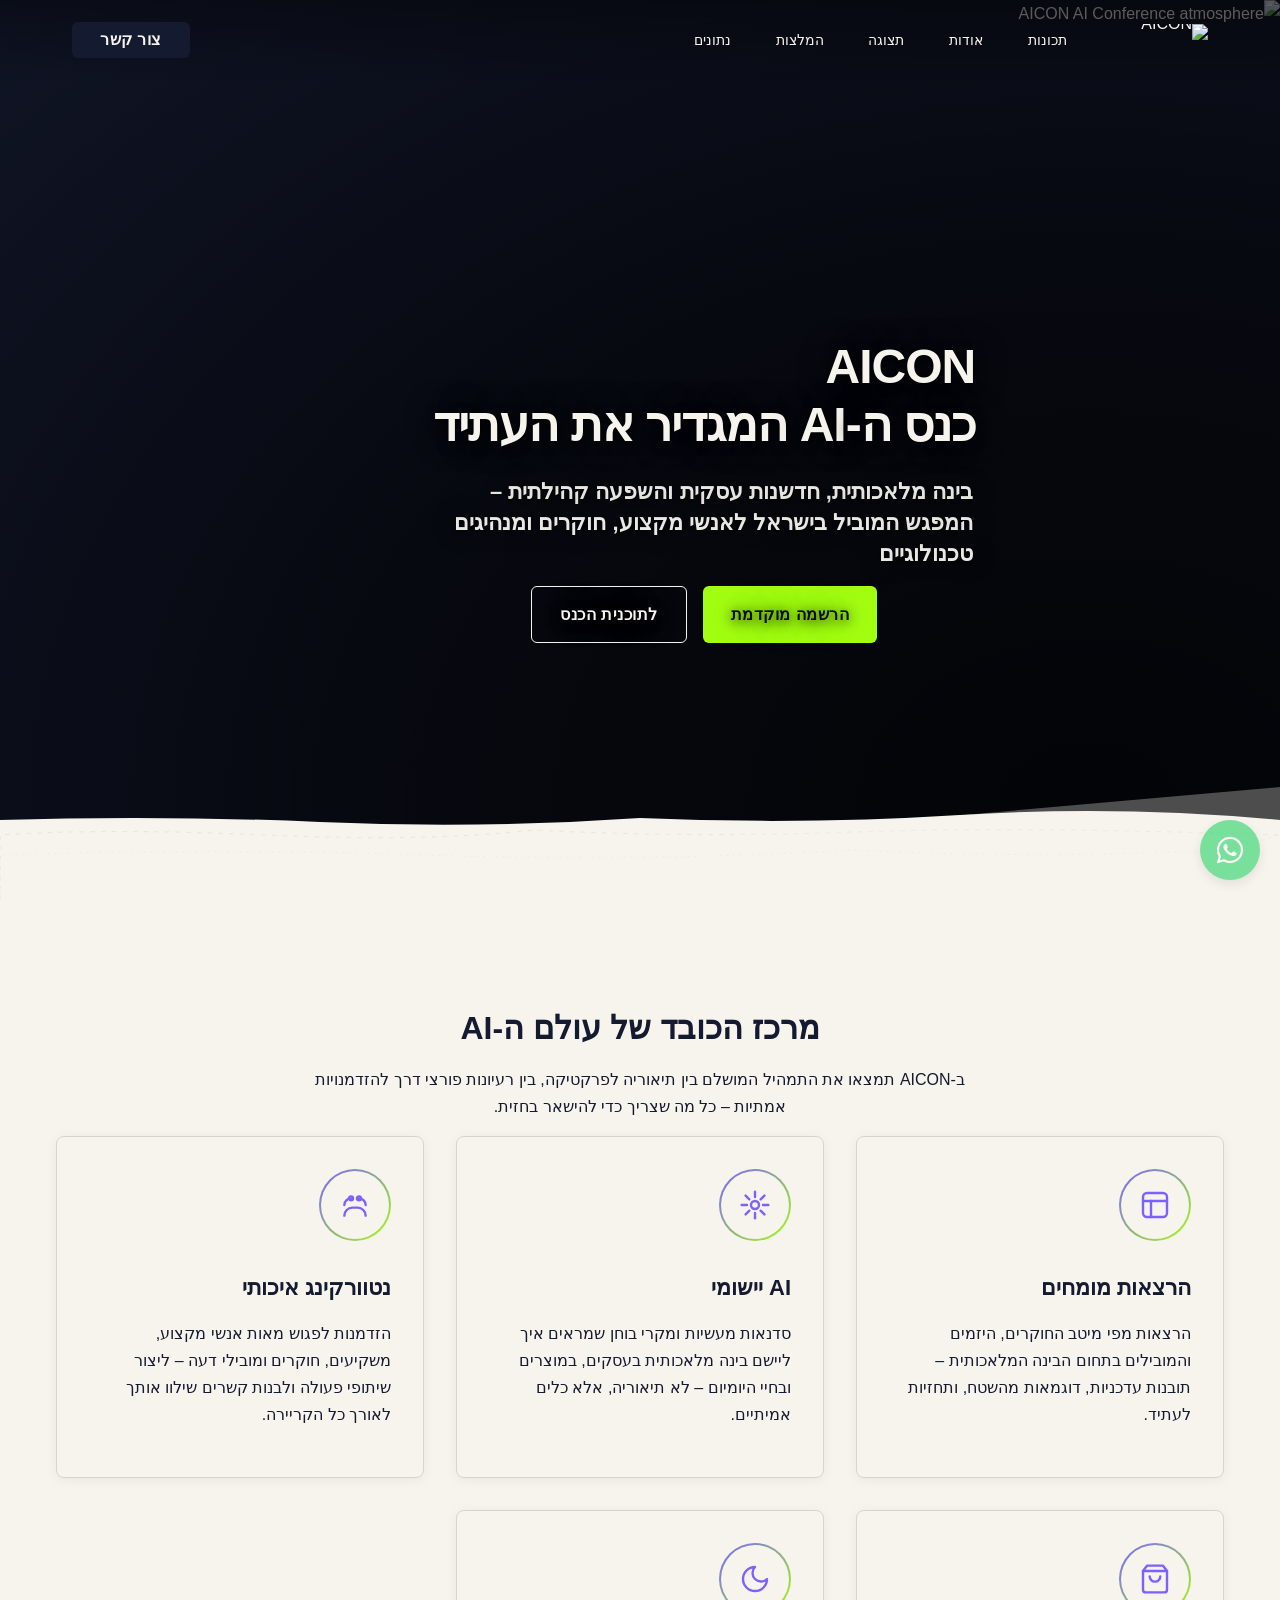
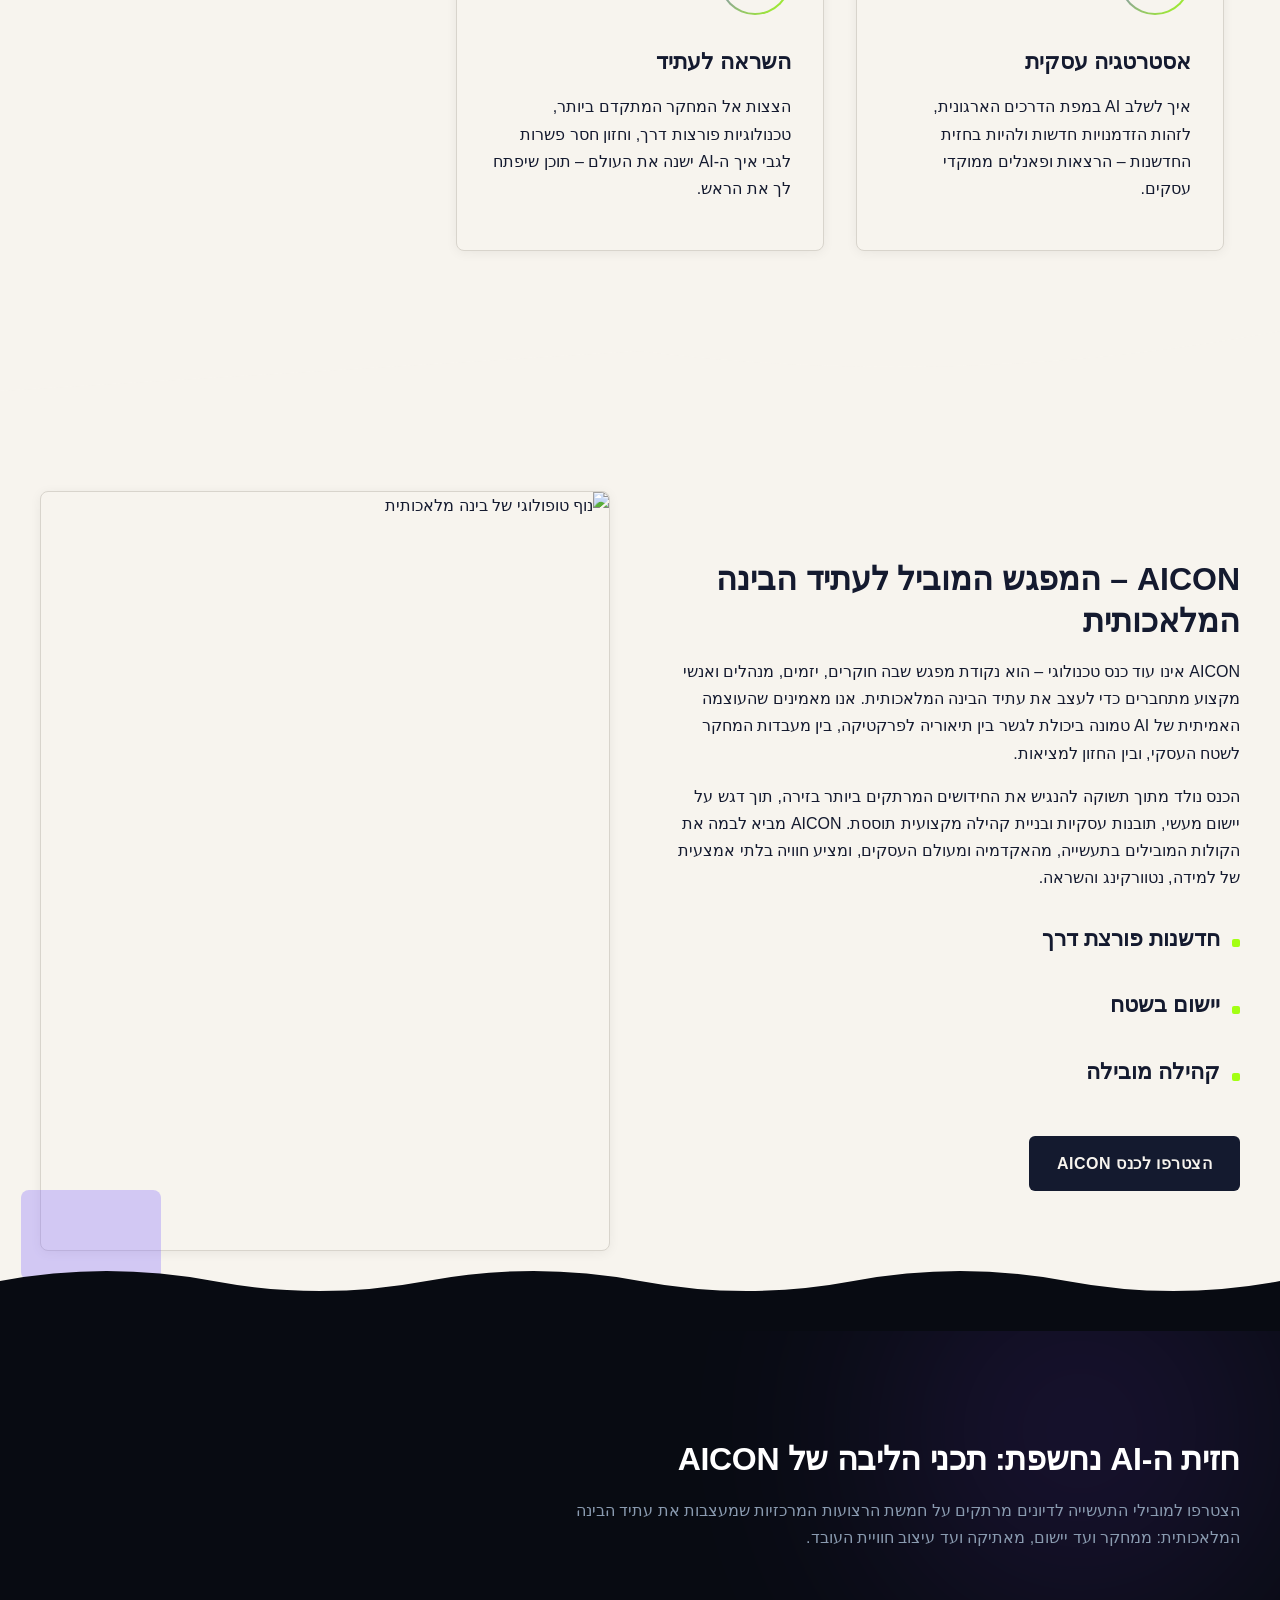
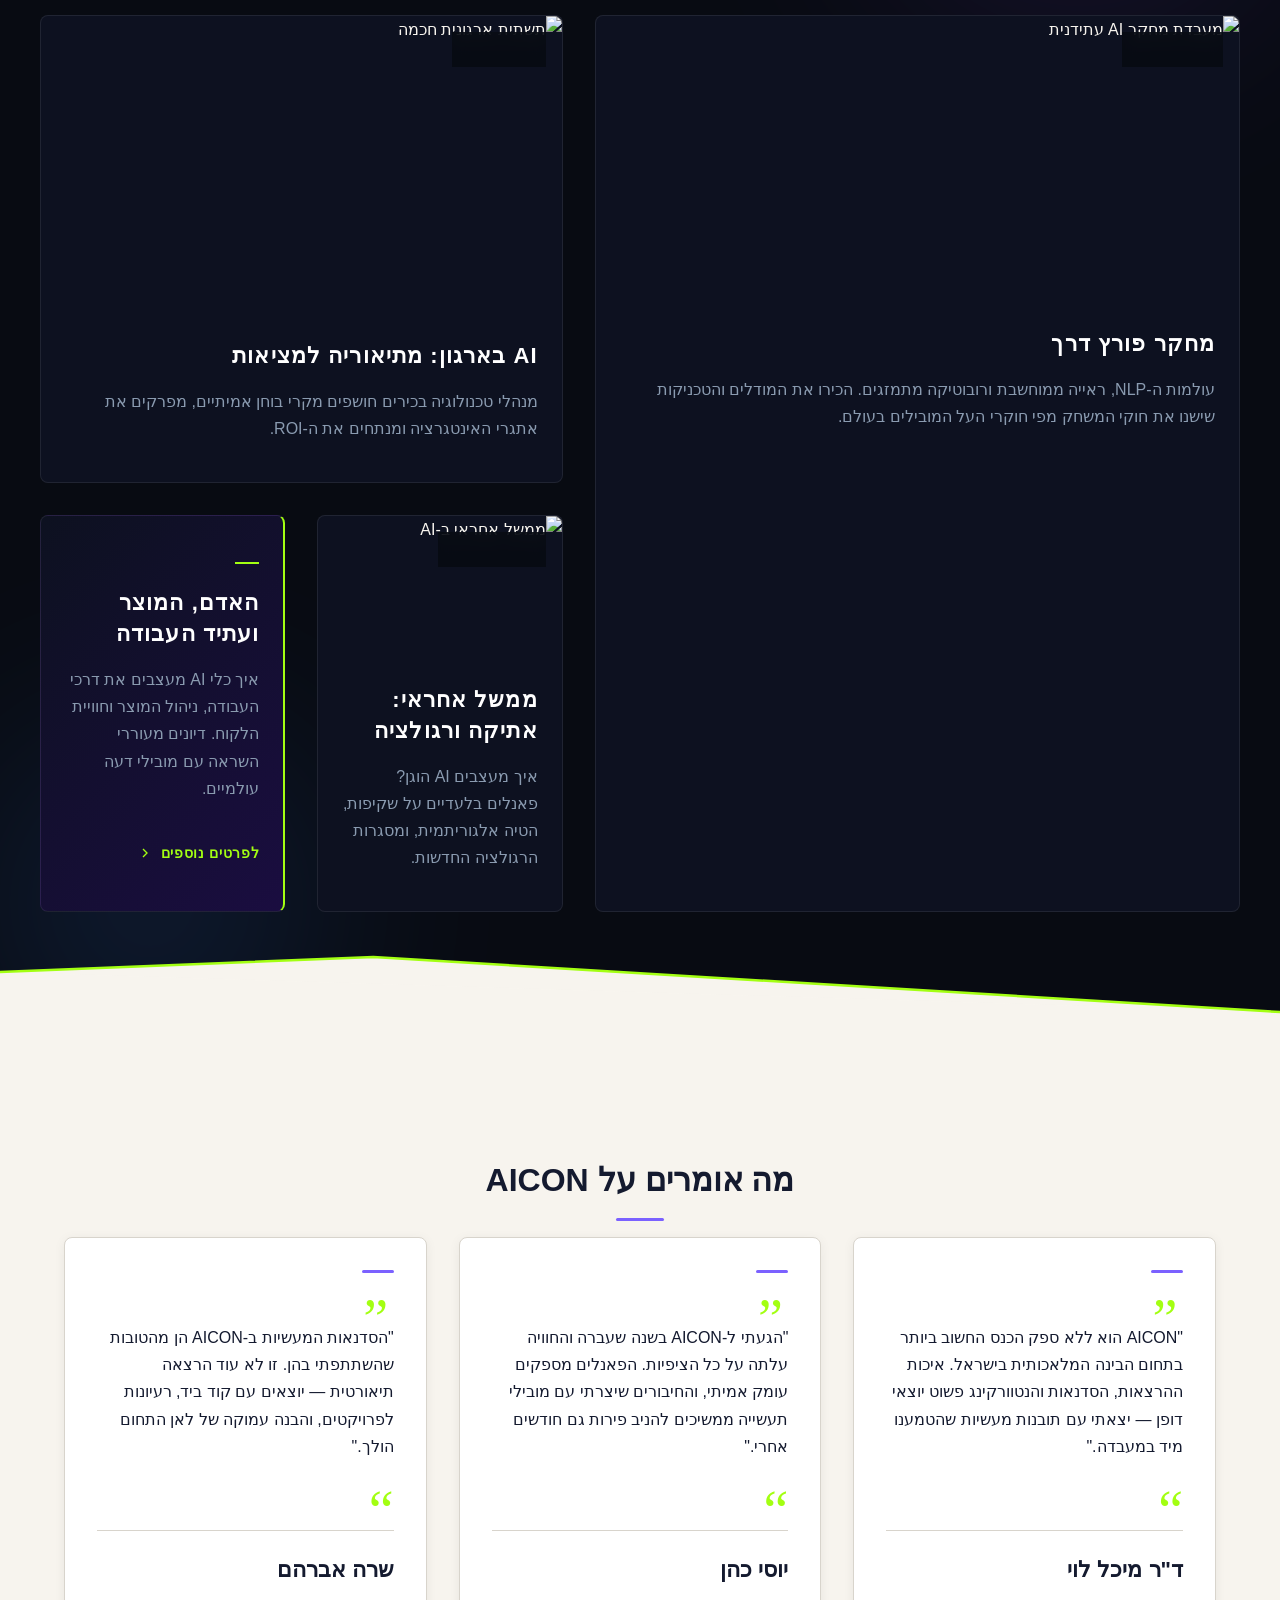
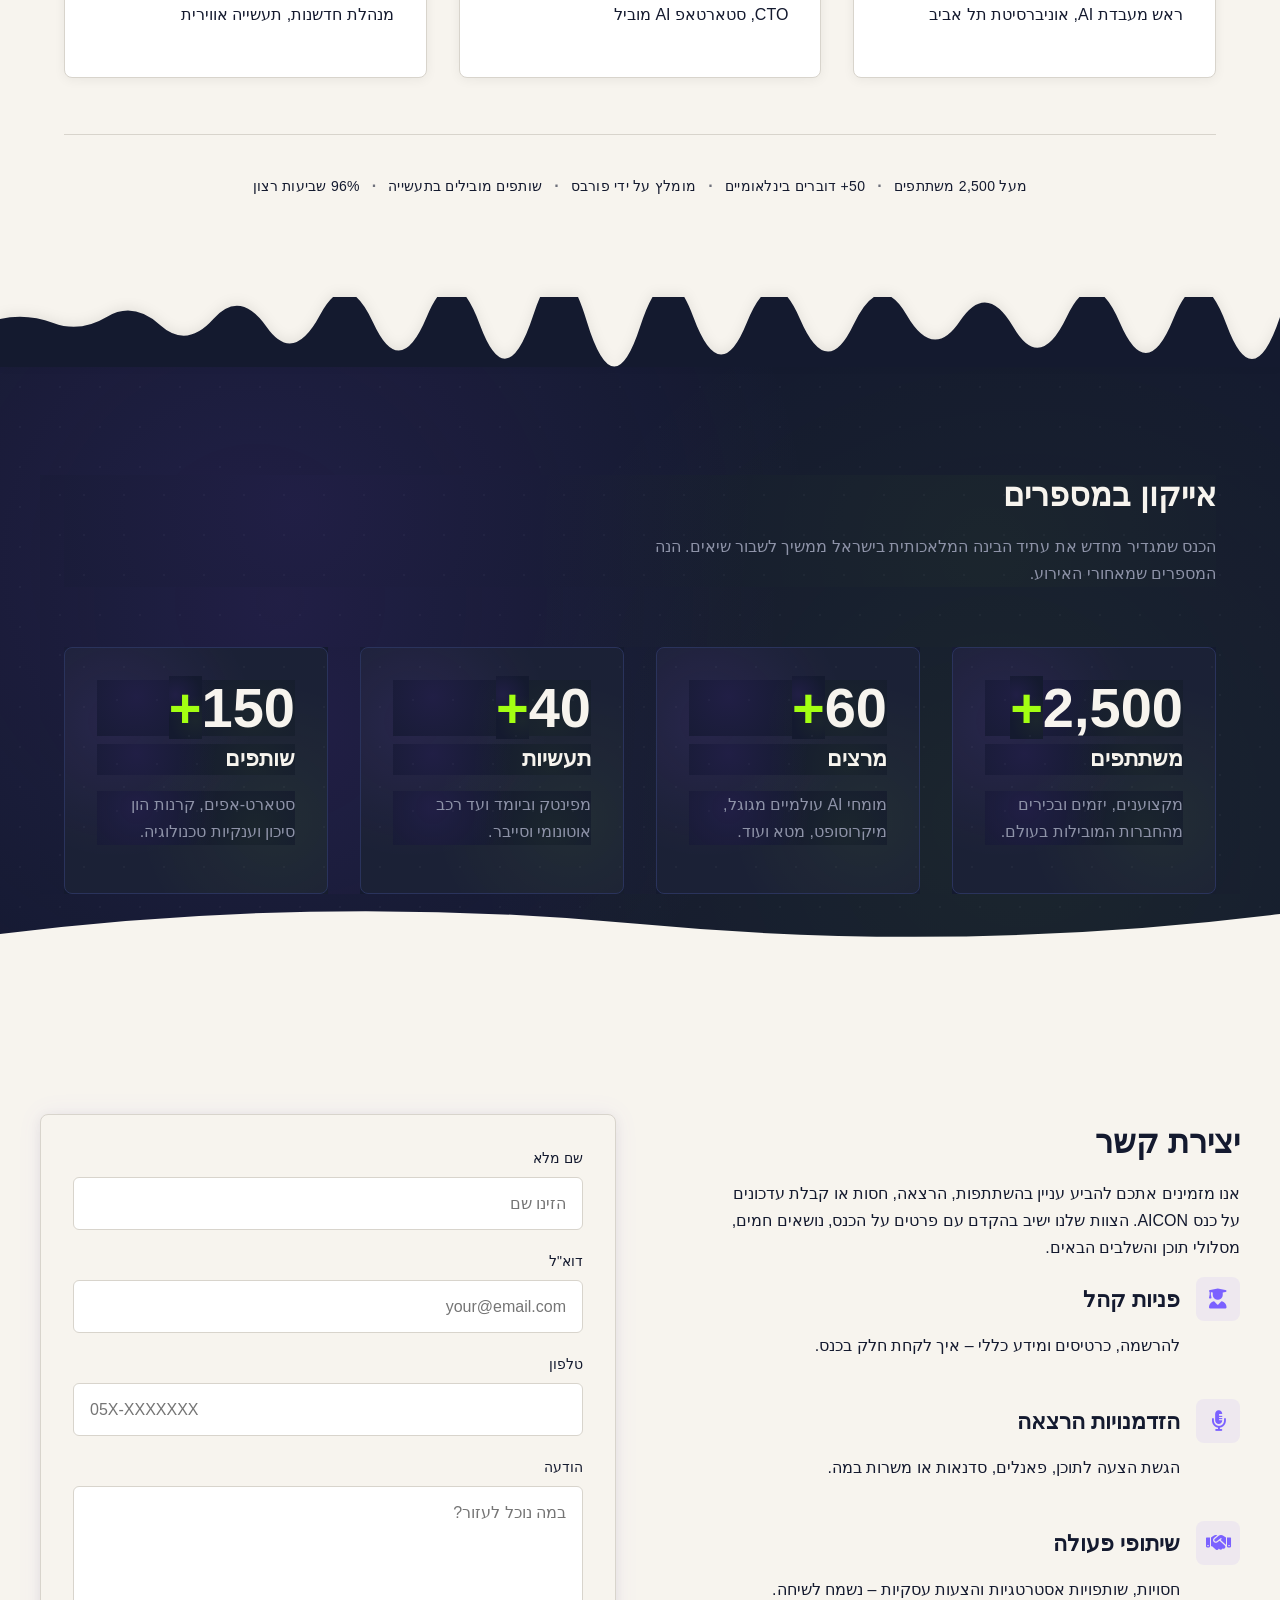
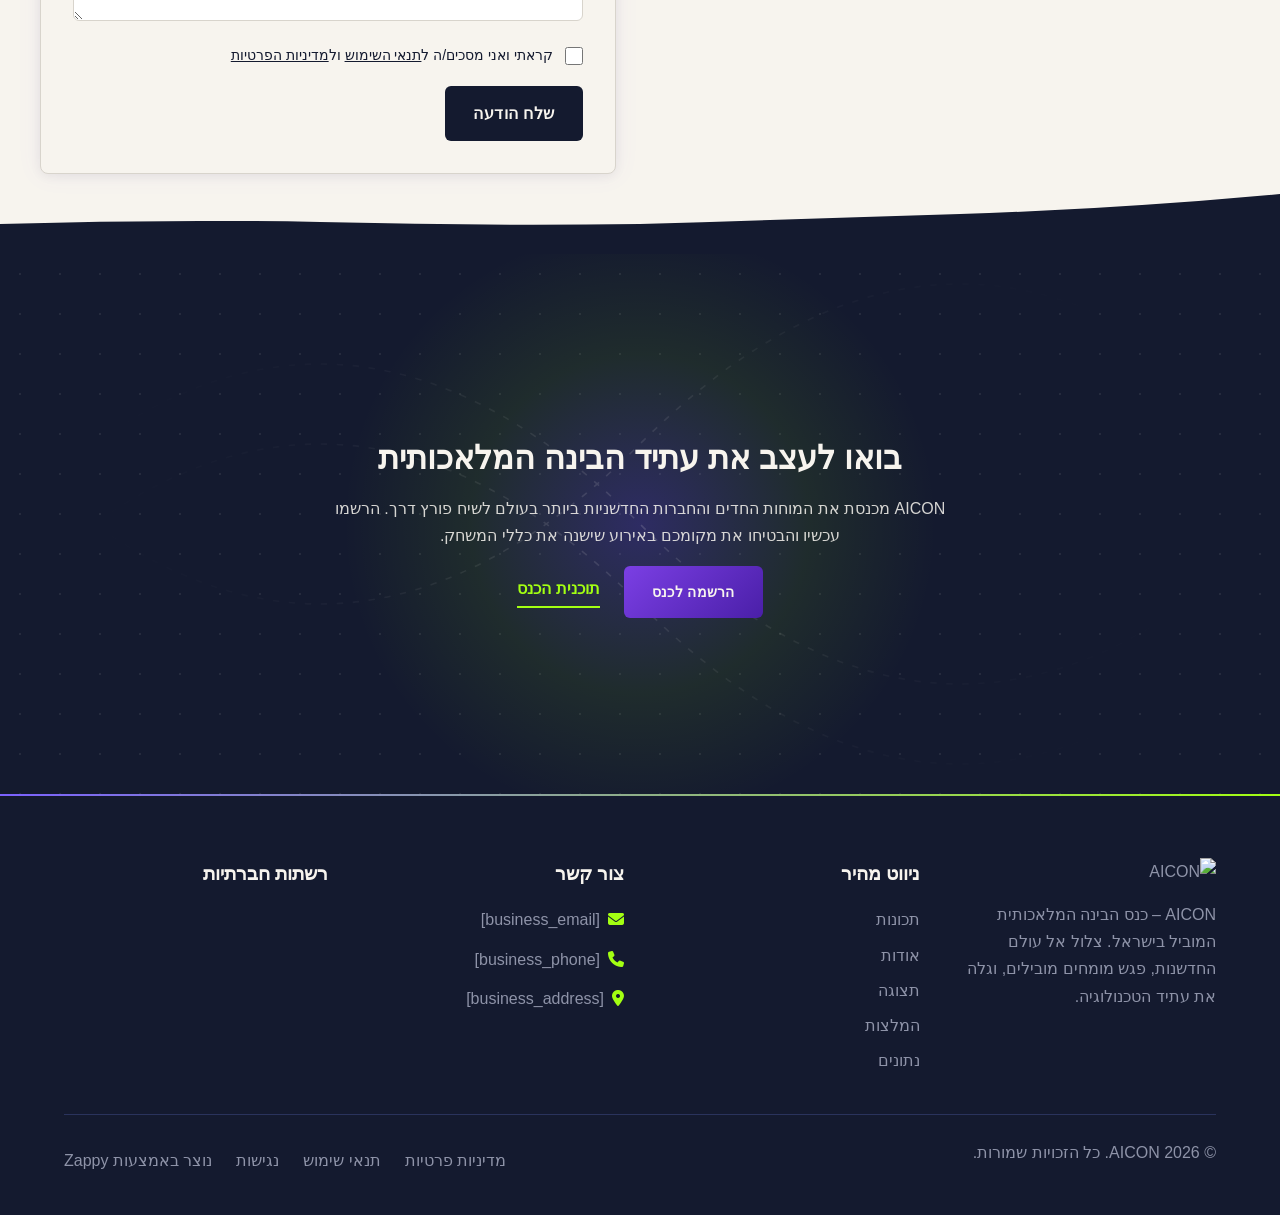
==== commit 3680c39b: "Incremental sync: 1 page(s) — content_alignment" ====
--- a/public/index.html
+++ b/public/index.html
@@ -1 +1 @@
-<!doctype html><html dir="rtl" lang="he"><head><meta charset="UTF-8"><meta content="width=device-width,initial-scale=1" name="viewport"><meta content="index, follow" name="robots"><title>aicon 56 price — AICON</title><meta content="AICON is an AI-focused conference brand. The event centers around artificial intelligence, bringing together professionals, innovators, and enthusiasts in the A" name="description"><meta content="aicon 56 price, aicon 72 sl, AICON, aicon" name="keywords"><link href="/assets/favicon.ico" rel="icon" type="image/x-icon"><link href="/assets/favicon-16x16.png" rel="icon" type="image/png" sizes="16x16"><link href="/assets/favicon-32x32.png" rel="icon" type="image/png" sizes="32x32"><link href="/assets/favicon-48x48.png" rel="icon" type="image/png" sizes="48x48"><link href="/assets/favicon-192x192.png" rel="icon" type="image/png" sizes="192x192"><link href="/assets/favicon-512x512.png" rel="icon" type="image/png" sizes="512x512"><link href="/assets/apple-touch-icon.png" rel="apple-touch-icon"><script>!function(){"use strict";var t="de06885e-1c6b-475b-941e-2f0fdef86098",e="https://qaapi.zappy5.com/api/analytics/track",a=18e5,n=2592e6,o=!0,i=!0,r=!0;var s=function(){var e="zappy_visitor_"+t,a=null;try{if(a=localStorage.getItem(e)){var o=JSON.parse(a),i=Date.now();if(i-o.created<n)return o.lastSeen=i,localStorage.setItem(e,JSON.stringify(o)),o.id}}catch(t){console.warn("Zappy Analytics: LocalStorage not available")}var r="zv_"+Date.now()+"_"+Math.random().toString(36).substr(2,9);try{localStorage.setItem(e,JSON.stringify({id:r,created:Date.now(),lastSeen:Date.now()}))}catch(t){}return r}(),c=function(){var e="zappy_session_"+t,n=null;try{if(n=sessionStorage.getItem(e)){var o=JSON.parse(n),i=Date.now();if(i-o.timestamp<a)return o.timestamp=i,sessionStorage.setItem(e,JSON.stringify(o)),o.id}}catch(t){console.warn("Zappy Analytics: SessionStorage not available")}var r="zs_"+Date.now()+"_"+Math.random().toString(36).substr(2,9);try{sessionStorage.setItem(e,JSON.stringify({id:r,timestamp:Date.now()}))}catch(t){}return r}();function l(a,n){n=n||{};var o={website_id:t,event_type:a,page_path:window.location.pathname,referrer:document.referrer||"direct",visitor_id:s,session_id:c,metadata:n};if(navigator.sendBeacon){var i=new Blob([JSON.stringify(o)],{type:"application/json"});navigator.sendBeacon(e,i)}else fetch(e,{method:"POST",headers:{"Content-Type":"application/json"},body:JSON.stringify(o),keepalive:!0}).catch(function(t){console.warn("Zappy Analytics: Failed to track event",t)})}o&&l("pageview",{title:document.title,url:window.location.href}),i&&document.addEventListener("click",function(t){var e=t.target;if("BUTTON"===e.tagName||e.closest("button")){var a="BUTTON"===e.tagName?e:e.closest("button");l("click",{element:"button",text:a.textContent.trim().substring(0,100),id:a.id||null,class:a.className||null})}else if("A"===e.tagName||e.closest("a")){var n="A"===e.tagName?e:e.closest("a");l("navigation",{element:"link",text:n.textContent.trim().substring(0,100),href:n.href,external:n.hostname!==window.location.hostname})}},!0),r&&document.addEventListener("submit",function(t){var e=t.target;l("form_submit",{form_id:e.id||null,form_name:e.name||null,form_action:e.action||null,form_method:e.method||"GET"})},!0);var d=Date.now();window.addEventListener("beforeunload",function(){l("page_unload",{time_on_page:Math.floor((Date.now()-d)/1e3),page_path:window.location.pathname})}),window.zappyAnalytics={track:l,getVisitorId:function(){return s},getSessionId:function(){return c}}}()</script><meta content="aicon 56 price — AICON" property="og:title"><meta content="AICON is an AI-focused conference brand. The event centers around artificial intelligence, bringing together professionals, innovators, and enthusiasts in the A" property="og:description"><meta content="summary_large_image" name="twitter:card"><meta content="aicon 56 price — AICON" name="twitter:title"><meta content="AICON is an AI-focused conference brand. The event centers around artificial intelligence, bringing together professionals, innovators, and enthusiasts in the A" name="twitter:description"><meta content="website" property="og:type"><meta content="he_IL" property="og:locale"><link href="https://cdnjs.cloudflare.com/ajax/libs/font-awesome/6.4.0/css/all.min.css" rel="stylesheet"><style>.skip-link{position:absolute;top:0;left:0;transform:translateY(-200%);padding:12px 18px;background:var(--bg-dark,#1a1a1a);color:var(--text-light,#fff);font-weight:600;border-radius:0 0 8px 0;z-index:10000}.skip-link:focus{transform:none;outline:2px solid var(--ring,#fff);outline-offset:2px}:focus-visible{outline:2px solid var(--ring,currentColor);outline-offset:3px}</style><link href="/assets/favicon.ico" rel="icon" type="image/x-icon"><link href="/assets/favicon-16x16.png" rel="icon" type="image/png" sizes="16x16"><link href="/assets/favicon-32x32.png" rel="icon" type="image/png" sizes="32x32"><link href="/assets/favicon-48x48.png" rel="icon" type="image/png" sizes="48x48"><link href="/assets/favicon-192x192.png" rel="icon" type="image/png" sizes="192x192"><link href="/assets/favicon-512x512.png" rel="icon" type="image/png" sizes="512x512"><link href="/assets/apple-touch-icon.png" rel="apple-touch-icon"><link href="https://cdn.jsdelivr.net/npm/vanilla-cookieconsent@3/dist/cookieconsent.css" rel="stylesheet"><script src="https://cdn.jsdelivr.net/npm/vanilla-cookieconsent@3/dist/cookieconsent.umd.js"></script><script src="https://cdn.jsdelivr.net/gh/mickidum/acc_toolbar/acctoolbar/acctoolbar.min.js"></script><link href="/styles.css" rel="stylesheet"><script>window.ZAPPY_WEBSITE_ID="de06885e-1c6b-475b-941e-2f0fdef86098",window.ZAPPY_API_BASE="https://qaapi.zappy5.com"</script><style id="zappy-dropdown-submenu-styles">#navMenu li:has(.sub-menu),.nav-menu li:has(.sub-menu),.navbar li:has(.sub-menu),nav li:has(.sub-menu){position:relative}#navMenu .sub-menu,.nav-menu .sub-menu,.navbar .sub-menu,nav .sub-menu{display:block!important;position:absolute!important;top:100%;left:0;min-width:220px;background:#fff;border-radius:8px;box-shadow:0 8px 25px rgba(0,0,0,.15);padding:8px 0;opacity:0;visibility:hidden;transform:translateY(10px);transition:all .3s ease;z-index:1000;list-style:none;pointer-events:none}#navMenu li:hover>.sub-menu,.nav-menu li:hover>.sub-menu,.navbar li:hover>.sub-menu,nav li:hover>.sub-menu{opacity:1!important;visibility:visible!important;transform:translateY(0)!important;pointer-events:auto!important}.sub-menu li{list-style:none;margin:0;padding:0}.sub-menu a{display:block!important;padding:10px 16px!important;color:var(--text-dark,#333)!important;font-weight:500;text-decoration:none;white-space:nowrap;transition:background-color .2s}.sub-menu .zappy-nav-child>a{padding-left:28px!important;font-size:.9em!important;opacity:.85!important}[dir=rtl] .sub-menu .zappy-nav-child>a,html[lang=ar] .sub-menu .zappy-nav-child>a,html[lang=he] .sub-menu .zappy-nav-child>a{padding-left:10px!important;padding-right:28px!important}.sub-menu .zappy-nav-parent>a{font-weight:600!important}.sub-menu a:hover{background-color:#f5f5f5}[dir=rtl] .nav-menu .sub-menu,[dir=rtl] .navbar .sub-menu,[dir=rtl] nav .sub-menu,html[lang=ar] .nav-menu .sub-menu,html[lang=ar] .navbar .sub-menu,html[lang=ar] nav .sub-menu,html[lang=he] .nav-menu .sub-menu,html[lang=he] .navbar .sub-menu,html[lang=he] nav .sub-menu{left:auto!important;right:0!important}.sub-menu:empty,.sub-menu:not(:has(li)):not(:has(> a)),.sub-menu:not(:has(li:not(.zappy-hidden-menu-item))):not(:has(> a)){display:none!important;opacity:0!important;visibility:hidden!important;pointer-events:none!important}li:has(.menu-group-title):hover>.sub-menu{opacity:1!important;visibility:visible!important;transform:translateY(0)!important;pointer-events:auto!important}#navMenu>li>.menu-group-title,.nav-menu>li>.menu-group-title{display:inline-block;padding:.5rem 1rem;cursor:default;user-select:none}@media (max-width:768px){#navMenu .sub-menu,.nav-menu .sub-menu,.navbar .sub-menu,nav .sub-menu{position:static!important;transform:none!important;box-shadow:none!important;background:0 0!important;max-height:0;overflow:hidden;opacity:0;visibility:hidden;transition:max-height .3s ease,opacity .3s ease;padding:0!important;border-radius:0!important}#navMenu .sub-menu.mobile-expanded,.nav-menu .sub-menu.mobile-expanded,.navbar .sub-menu.mobile-expanded{max-height:none!important;overflow-y:visible!important;opacity:1!important;visibility:visible!important;padding:8px 0 8px 16px!important}[dir=rtl] .sub-menu.mobile-expanded,html[lang=he] .sub-menu.mobile-expanded{padding:8px 16px 8px 0!important}#navMenu li:hover>.sub-menu,.nav-menu li:hover>.sub-menu,.navbar li:hover>.sub-menu,nav li:hover>.sub-menu{opacity:0;visibility:hidden;pointer-events:none}#navMenu li>.sub-menu.mobile-expanded,.nav-menu li>.sub-menu.mobile-expanded,.navbar li>.sub-menu.mobile-expanded,nav li>.sub-menu.mobile-expanded{opacity:1!important;visibility:visible!important;pointer-events:auto!important}#navMenu li:has(.sub-menu),.nav-menu li:has(.sub-menu),.navbar li:has(.sub-menu),nav li:has(.sub-menu){display:flex!important;flex-wrap:wrap!important;align-items:center!important;position:relative!important;min-height:44px!important}#navMenu li:has(.sub-menu)>a,.nav-menu li:has(.sub-menu)>a,.navbar li:has(.sub-menu)>a,nav li:has(.sub-menu)>a{flex:1!important;min-width:0!important}#navMenu li:has(.sub-menu)>.menu-group-title,.nav-menu li:has(.sub-menu)>.menu-group-title,.navbar li:has(.sub-menu)>.menu-group-title,nav li:has(.sub-menu)>.menu-group-title{flex:1!important;min-width:0!important;padding:0!important;line-height:inherit!important}#navMenu li:has(.sub-menu)>.sub-menu,.nav-menu li:has(.sub-menu)>.sub-menu,.navbar li:has(.sub-menu)>.sub-menu,nav li:has(.sub-menu)>.sub-menu{flex-basis:100%!important;width:100%!important}#navMenu li:has(.sub-menu)>a [class*=arrow],#navMenu li:has(.sub-menu)>a [class*=chevron],.nav-menu li:has(.sub-menu)>a .fa-angle-down,.nav-menu li:has(.sub-menu)>a .fa-chevron-down,.nav-menu li:has(.sub-menu)>a [class*=arrow],.nav-menu li:has(.sub-menu)>a [class*=chevron],nav li:has(.sub-menu)>a [class*=arrow],nav li:has(.sub-menu)>a [class*=chevron]{display:none!important;visibility:hidden!important}.mobile-submenu-toggle{display:flex!important;align-items:center!important;justify-content:center!important;width:44px!important;height:auto!important;background:0 0!important;border:none!important;cursor:pointer!important;color:var(--text-light)!important;position:static!important;flex-shrink:0!important;align-self:stretch!important;z-index:2!important;padding:0!important;margin:0!important}.mobile-submenu-toggle::after{content:''!important;width:0!important;height:0!important;border-left:6px solid transparent!important;border-right:6px solid transparent!important;border-top:7px solid currentColor!important;transition:transform .3s ease!important}.mobile-submenu-toggle.expanded::after{transform:rotate(180deg)!important}.sub-menu a{padding:10px 0!important;display:block!important;color:var(--text-light)!important;white-space:normal!important}.sub-menu .zappy-nav-child>a{padding-left:28px!important;font-size:.9em!important;opacity:.85!important}[dir=rtl] .sub-menu .zappy-nav-child>a,html[lang=ar] .sub-menu .zappy-nav-child>a,html[lang=he] .sub-menu .zappy-nav-child>a{padding-left:0!important;padding-right:28px!important}.sub-menu .zappy-nav-parent>a{font-weight:600!important}#navMenu.active,.nav-menu.active{max-width:100vw!important;overflow-x:hidden!important;box-sizing:border-box!important}.navbar .sub-menu li a,.zappy-products-dropdown .sub-menu a,nav.navbar .sub-menu li a{color:var(--text-light)!important}}@media (min-width:769px){.mobile-submenu-toggle{display:none!important}}</style><style id="zappy-widget-visibility">html[dir=rtl] .whatsapp-float{right:20px!important;left:auto!important}html:not([dir]) .whatsapp-float,html[dir=ltr] .whatsapp-float{left:20px!important;right:auto!important}html[dir=rtl] #mic-access-tool-general-button,html[dir=rtl] #mic-init-access-tool #mic-access-tool-general-button,html[dir=rtl] #mic-init-access-tool .mic-access-tool-general-button,html[dir=rtl] ._access-icon,html[dir=rtl] .mic-access-tool-general-button{left:20px!important;right:auto!important}html:not([dir]) #mic-access-tool-general-button,html:not([dir]) #mic-init-access-tool #mic-access-tool-general-button,html:not([dir]) #mic-init-access-tool .mic-access-tool-general-button,html:not([dir]) ._access-icon,html:not([dir]) .mic-access-tool-general-button,html[dir=ltr] #mic-access-tool-general-button,html[dir=ltr] #mic-init-access-tool #mic-access-tool-general-button,html[dir=ltr] #mic-init-access-tool .mic-access-tool-general-button,html[dir=ltr] ._access-icon,html[dir=ltr] .mic-access-tool-general-button{right:20px!important;left:auto!important}@media (max-width:768px){.whatsapp-float{display:flex!important}}@media (min-width:769px){.whatsapp-float{display:flex!important}}@media (max-width:768px){#mic-access-tool-general-button,#mic-init-access-tool #mic-access-tool-general-button,#mic-init-access-tool .mic-access-tool-general-button,._access-icon,.mic-access-tool-general-button{display:flex!important;visibility:visible!important;opacity:1!important;pointer-events:auto!important}#mic-access-tool-box.opened-mic-access-tool,#mic-init-access-tool #mic-access-tool-box.opened-mic-access-tool,.mic-access-tool-box.opened-mic-access-tool{visibility:visible!important;opacity:1!important;pointer-events:auto!important}}@media (min-width:769px){#mic-access-tool-general-button,#mic-init-access-tool #mic-access-tool-general-button,#mic-init-access-tool .mic-access-tool-general-button,._access-icon,.mic-access-tool-general-button{display:flex!important;visibility:visible!important;opacity:1!important;pointer-events:auto!important}#mic-access-tool-box.opened-mic-access-tool,#mic-init-access-tool #mic-access-tool-box.opened-mic-access-tool,.mic-access-tool-box.opened-mic-access-tool{visibility:visible!important;opacity:1!important;pointer-events:auto!important}}</style></head><body><a href="#main" class="skip-link">דלג לתוכן הראשי</a><nav class="navbar" dir="rtl"><button class="mobile-toggle" aria-label="Menu" id="mobileToggle"><svg viewBox="0 0 24 24" fill="none" height="24" width="24" class="hamburger-icon"><path d="M3 12h18M3 6h18M3 18h18" stroke="currentColor" stroke-width="2" stroke-linecap="round"></path></svg> <svg viewBox="0 0 24 24" fill="none" height="24" width="24" class="close-icon" style="display:none"><path d="M18 6L6 18M6 6l12 12" stroke="currentColor" stroke-width="2" stroke-linecap="round"></path></svg></button> <button class="phone-header-btn" aria-label="Call" data-phone="[business_phone]"><svg viewBox="0 0 24 24" fill="currentColor" height="20" width="20"><path d="M22 16.92v3a2 2 0 0 1-2.18 2 19.79 19.79 0 0 1-8.63-3.07 19.5 19.5 0 0 1-6-6 19.79 19.79 0 0 1-3.07-8.67A2 2 0 0 1 4.11 2h3a2 2 0 0 1 2 1.72 12.84 12.84 0 0 0 .7 2.81 2 2 0 0 1-.45 2.11L8.09 9.91a16 16 0 0 0 6 6l1.27-1.27a2 2 0 0 1 2.11-.45 12.84 12.84 0 0 0 2.81.7A2 2 0 0 1 22 16.92z"></path></svg></button><div class="nav-container"><div class="nav-right-group"><div class="nav-brand"><a href="/" class="logo-link"><img alt="AICON" src="/assets/site-----image-1.webp" class="logo"></a></div><ul class="nav-menu" id="navMenu"><li><a href="#features">תכונות</a></li><li><a href="#about">אודות</a></li><li><a href="#showcase">תצוגה</a></li><li><a href="#testimonials">המלצות</a></li><li><a href="#stats">נתונים</a></li></ul></div><div class="nav-cta-container"><a href="#contact" class="nav-cta-btn">צור קשר</a></div></div></nav><script>window.addEventListener("load",function(){const e=document.querySelector(".navbar, nav, header");if(!e)return void console.log("[Navbar] Navbar element not found");let t=document.getElementById("mobileToggle")||document.querySelector(".mobile-toggle")||document.querySelector(".hamburger")||document.querySelector(".hamburger-menu")||document.querySelector(".menu-toggle")||document.querySelector(".burger-menu")||document.querySelector('[aria-label="Menu"]')||document.querySelector('[aria-label="תפריט"]');const n=document.querySelector(".phone-header-btn"),o=window.getComputedStyle(e);let r=o.backgroundColor;if(console.log("[Navbar] Initial navbar background:",r),"transparent"===r||"rgba(0, 0, 0, 0)"===r||r.startsWith("rgba")&&r.includes(", 0)")){const e=o.backgroundImage;if(e&&"none"!==e)console.log("[Navbar] Navbar has background image/gradient, using dark text"),r="rgb(240, 240, 240)";else{const e=window.getComputedStyle(document.body).backgroundColor;console.log("[Navbar] Navbar transparent, using body background:",e),r=e}}const a=r.match(/\d+/g);if(a&&a.length>=3){const e=(.299*parseInt(a[0])+.587*parseInt(a[1])+.114*parseInt(a[2]))/255;console.log("[Navbar] Mobile button colors preserved from Claude CSS (luminance:",e.toFixed(2)+")");const o=document.createElement("style");o.id="zappy-mobile-nav-fix";document.documentElement.lang;document.documentElement.dir,o.textContent='\n        /* Hide mobile buttons on desktop, show only on mobile */\n        @media (min-width: 769px) {\n          .mobile-toggle,\n          .phone-header-btn {\n            display: none !important;\n          }\n        }\n        \n        /* Show and position mobile buttons correctly on mobile */\n        @media (max-width: 768px) {\n          .navbar,\n          nav.navbar {\n            min-height: 70px !important;\n          }\n\n          .mobile-toggle,\n          .phone-header-btn {\n            position: absolute !important;\n            top: 0 !important;\n            bottom: 0 !important;\n            margin-top: auto !important;\n            margin-bottom: auto !important;\n            transform: none !important;\n            z-index: 1001 !important;\n            display: flex !important;\n            align-items: center !important;\n            justify-content: center !important;\n            width: 36px !important;\n            height: 36px !important;\n            border-radius: 50% !important;\n            border: none !important;\n            cursor: pointer !important;\n            padding: 6px !important;\n            background: none !important;\n            color: var(--nav-text, var(--text-light)) !important;\n            touch-action: manipulation !important;\n            -webkit-tap-highlight-color: transparent !important;\n          }\n\n          html[data-zappy-site-type="ecommerce"] .phone-header-btn,\n          body[data-zappy-site-type="ecommerce"] .phone-header-btn,\n          html[data-zappy-site-type="ecommerce"] header .phone-header-btn,\n          html[data-zappy-site-type="ecommerce"] nav .phone-header-btn {\n            display: none !important;\n            visibility: hidden !important;\n            width: 0 !important;\n            height: 0 !important;\n            min-width: 0 !important;\n            overflow: hidden !important;\n          }\n          \n          /* LTR positioning (default): hamburger LEFT, phone RIGHT */\n          html:not([dir="rtl"]):not([lang="he"]):not([lang="ar"]) .mobile-toggle,\n          html[dir="ltr"] .mobile-toggle {\n            left: 12px !important;\n            right: auto !important;\n          }\n          html:not([dir="rtl"]):not([lang="he"]):not([lang="ar"]) .phone-header-btn,\n          html[dir="ltr"] .phone-header-btn {\n            right: 12px !important;\n            left: auto !important;\n          }\n          \n          /* RTL positioning: hamburger RIGHT, phone LEFT */\n          html[dir="rtl"] .mobile-toggle,\n          html[lang="he"] .mobile-toggle,\n          html[lang="ar"] .mobile-toggle {\n            right: 12px !important;\n            left: auto !important;\n          }\n          html[dir="rtl"] .phone-header-btn,\n          html[lang="he"] .phone-header-btn,\n          html[lang="ar"] .phone-header-btn {\n            left: 12px !important;\n            right: auto !important;\n          }\n          \n          /* CRITICAL: Ensure nav-container has min-height on mobile */\n          /* All children are positioned absolutely/fixed on mobile, so height:auto collapses to 0 */\n          .nav-container {\n            min-height: 70px !important;\n            position: relative !important;\n          }\n          \n          /* Ensure SVG icons are properly sized and inherit color */\n          .mobile-toggle svg,\n          .phone-header-btn svg {\n            width: 24px !important;\n            height: 24px !important;\n            /* Don\'t force display - let JavaScript control hamburger/close toggle */\n          }\n          \n          /* Reset nav-cta-container on mobile - remove desktop box-shadow/padding */\n          /* that creates a visible ghost box when CTA button is hidden */\n          .nav-cta-container {\n            box-shadow: none !important;\n            padding: 0 !important;\n          }\n          \n          /* Hide nav-cta-container entirely on mobile when there\'s no lang-switcher */\n          /* (only the CTA button is inside, and it\'s hidden on mobile) */\n          .nav-cta-container:not(:has(.lang-switcher)) {\n            display: none !important;\n          }\n          \n          /* CRITICAL: Prevent hero image fade gradient from bleeding over headline text */\n          /* The .image-fade-gradient has bottom: -30px (extends below parent) */\n          /* On mobile stacked layout, this overlaps the h1 text below the image */\n          .hero-image-column {\n            overflow: hidden !important;\n          }\n          .image-fade-gradient {\n            bottom: 0 !important;\n          }\n          \n          /* Hide desktop language switcher on mobile - hamburger menu handles it */\n          /* High specificity to override stored CSS */\n          .lang-switcher,\n          .nav-cta-container .lang-switcher,\n          .nav-container .lang-switcher,\n          .navbar .lang-switcher,\n          .navbar .nav-cta-container .lang-switcher {\n            display: none !important;\n          }\n        }\n      ';const r=document.getElementById("zappy-mobile-nav-fix");r&&r.remove(),document.head.appendChild(o),console.log("[Navbar] Critical CSS injected for mobile nav positioning");const i=window.innerWidth<=768;if(t){const e=t.querySelector(".hamburger-icon"),n=t.querySelector(".close-icon");e&&(e.style.setProperty("width","24px","important"),e.style.setProperty("height","24px","important"),e.style.setProperty("display","block","important")),n&&(n.style.setProperty("width","24px","important"),n.style.setProperty("height","24px","important"),n.style.setProperty("display","none","important")),i?(t.style.setProperty("position","absolute","important"),t.style.setProperty("top","0","important"),t.style.setProperty("bottom","0","important"),t.style.setProperty("margin-top","auto","important"),t.style.setProperty("margin-bottom","auto","important"),t.style.setProperty("transform","none","important"),t.style.setProperty("z-index","1001","important"),t.style.removeProperty("left"),t.style.removeProperty("right"),console.log("[Navbar] Mobile toggle positioning applied (mobile viewport)")):(t.style.removeProperty("position"),t.style.removeProperty("top"),t.style.removeProperty("transform"),t.style.removeProperty("z-index"),t.style.removeProperty("left"),t.style.removeProperty("right"),console.log("[Navbar] Desktop viewport - cleared mobile toggle inline positioning"))}if(n){const e=n.querySelector("svg");e&&(e.style.width="24px",e.style.height="24px",e.setAttribute("width","24"),e.setAttribute("height","24")),i?(n.style.setProperty("position","absolute","important"),n.style.setProperty("top","0","important"),n.style.setProperty("bottom","0","important"),n.style.setProperty("margin-top","auto","important"),n.style.setProperty("margin-bottom","auto","important"),n.style.setProperty("transform","none","important"),n.style.setProperty("z-index","1001","important"),n.style.removeProperty("left"),n.style.removeProperty("right"),console.log("[Navbar] Phone button positioning applied (mobile viewport)")):(n.style.removeProperty("position"),n.style.removeProperty("top"),n.style.removeProperty("transform"),n.style.removeProperty("z-index"),n.style.removeProperty("left"),n.style.removeProperty("right"),console.log("[Navbar] Desktop viewport - cleared phone button inline positioning"))}}else console.log("[Navbar] Could not parse background color:",r);t=document.getElementById("mobileToggle")||document.querySelector(".mobile-toggle")||document.querySelector(".hamburger")||document.querySelector(".hamburger-menu")||document.querySelector(".menu-toggle")||document.querySelector(".burger-menu")||document.querySelector('[aria-label="Menu"]')||document.querySelector('[aria-label="תפריט"]');const i=document.getElementById("navMenu")||document.querySelector(".nav-menu")||document.querySelector(".nav-links")||document.querySelector("nav ul:not(.submenu)");if(!t||!i)return void console.log("[Navbar] Mobile toggle or menu not found:",{toggle:!!t,menu:!!i});i.id||(i.id="navMenu"),console.log("[Navbar] Initializing mobile menu...");const l=t.cloneNode(!0);t.parentNode.replaceChild(l,t);var s=0;function p(e){var t=Date.now();t-s<300||(s=t,function(e){e.preventDefault(),e.stopPropagation();const t=l.querySelector(".hamburger-icon"),n=l.querySelector(".close-icon");i.classList.contains("active")?(i.classList.remove("active"),t&&t.style.setProperty("display","block","important"),n&&n.style.setProperty("display","none","important"),document.body.style.overflow="",console.log("[Navbar] Menu closed")):(i.classList.add("active"),t&&t.style.setProperty("display","none","important"),n&&n.style.setProperty("display","block","important"),document.body.style.overflow="hidden",console.log("[Navbar] Menu opened"))}(e))}l.addEventListener("click",p),l.addEventListener("touchend",p),i.querySelectorAll("a").forEach(function(e){e.addEventListener("click",function(){if("#"===this.getAttribute("href"))return;const e=l.querySelector(".hamburger-icon"),t=l.querySelector(".close-icon");i.classList.remove("active"),e&&e.style.setProperty("display","block","important"),t&&t.style.setProperty("display","none","important"),document.body.style.overflow="",console.log("[Navbar] Menu closed (link clicked)")})});var m=i.querySelectorAll(".dropdown-toggle");m.forEach(function(e){e.addEventListener("click",function(e){e.preventDefault(),e.stopPropagation();var t=this.closest(".nav-dropdown");t&&(t.parentNode.querySelectorAll(".nav-dropdown.open").forEach(function(e){e!==t&&e.classList.remove("open")}),t.classList.toggle("open"),console.log("[Navbar] Dropdown toggled:",t.classList.contains("open")?"open":"closed"))})}),document.addEventListener("click",function(e){e.target.closest(".nav-dropdown")||document.querySelectorAll(".nav-dropdown.open").forEach(function(e){e.classList.remove("open")})}),console.log("[Navbar] Dropdown handlers initialized for "+m.length+" dropdowns"),n&&n.addEventListener("click",function(){const e=document.querySelectorAll('a[href^="tel:"]'),t=e.length>0?e[0].getAttribute("href").replace("tel:",""):"[business_phone]";window.location.href="tel:"+t,console.log("[Navbar] Phone button clicked")}),console.log("[Navbar] Mobile menu initialized successfully")})</script><main id="main"><section class="index-hero-section" data-band-index="0" data-layout-spec="בית-hero" id="hero" data-hero-type="fullscreen-scrim"><div class="index-hero-section__bg-wrapper"><img alt="AICON AI Conference atmosphere" src="/assets/site-index-hero-image-1.webp" data-context="Futuristic AI conference atmosphere, cinematic lighting, indigo-to-violet depth, luminous mesh gradients, subtle orange sparks, lime green accents, topographic contour lines, dark conference hall with holographic displays, audience silhouettes, realistic but abstract, 4K" data-placeholder="index-hero-image-1" height="800" loading="eager" width="1200" class="index-hero-section__bg-img" data-hero-bg="true" fetchpriority="high"></div><div class="index-hero-section__scrim" aria-hidden="true"></div><div class="index-hero-section__overlay"><h1 class="index-hero-section__headline">AICON<br>כנס ה-AI המגדיר את העתיד</h1><h3 class="index-hero-section__subtitle">בינה מלאכותית, חדשנות עסקית והשפעה קהילתית – המפגש המוביל בישראל לאנשי מקצוע, חוקרים ומנהיגים טכנולוגיים</h3><div class="index-hero-section__cta-row"><a href="#register" class="index-hero-section__cta index-hero-section__cta--primary">הרשמה מוקדמת</a> <a href="#agenda" class="index-hero-section__cta index-hero-section__cta--secondary">לתוכנית הכנס</a></div></div><div class="index-hero-section__divider-wrapper"><svg viewBox="0 0 1200 120" preserveAspectRatio="none" xmlns="http://www.w3.org/2000/svg" aria-hidden="true" data-no-icon-edit="true"><defs><linearGradient id="dividerMeshGrad" x1="0%" x2="100%" y1="100%" y2="0%"><stop offset="0%" stop-color="var(--bg-light)" stop-opacity="1"></stop><stop offset="100%" stop-color="var(--bg-light)" stop-opacity="0.7"></stop></linearGradient></defs><path d="M0,120 L0,40 Q150,35 300,42 T600,38 Q750,45 900,35 T1200,40 L1200,120 Z" fill="var(--bg-light)"></path><path d="M0,120 L0,55 Q100,48 250,55 T500,50 Q650,58 800,52 T1200,55" fill="var(--bg-light)" stroke="var(--border-light)" stroke-width="1.2" opacity="0.4" stroke-dasharray="4 6"></path><path d="M0,120 L0,75 Q200,68 400,75 T800,70 Q950,78 1100,72 T1200,7" fill="var(--bg-light)" stroke="var(--border-light)" stroke-width="0.8" opacity="0.3" stroke-dasharray="2 4"></path></svg></div></section><section class="index-features-section" data-band-index="1" data-layout-spec="בית-features" id="features"><div class="index-features-container"><h2 class="index-features-title">מרכז הכובד של עולם ה-AI</h2><p class="index-features-subtitle">ב-AICON תמצאו את התמהיל המושלם בין תיאוריה לפרקטיקה, בין רעיונות פורצי דרך להזדמנויות אמתיות – כל מה שצריך כדי להישאר בחזית.</p><div class="index-features-grid"><div class="index-features-card"><div class="index-features-icon-circle" aria-hidden="true"><svg viewBox="0 0 24 24" fill="none" stroke="currentColor" stroke-width="1.8" data-element-type="icon" data-icon-type="svg" stroke-linecap="round" stroke-linejoin="round"><rect height="18" width="18" rx="3" x="3" y="3"></rect><line x1="3" x2="21" y1="9" y2="9"></line><line x1="9" x2="9" y1="21" y2="9"></line></svg></div><h3 class="index-features-card-title">הרצאות מומחים</h3><p class="index-features-card-text">הרצאות מפי מיטב החוקרים, היזמים והמובילים בתחום הבינה המלאכותית – תובנות עדכניות, דוגמאות מהשטח, ותחזיות לעתיד.</p></div><div class="index-features-card"><div class="index-features-icon-circle" aria-hidden="true"><svg viewBox="0 0 24 24" fill="none" stroke="currentColor" stroke-width="1.8" data-element-type="icon" data-icon-type="svg" stroke-linecap="round" stroke-linejoin="round"><circle cx="12" cy="12" r="3"></circle><path d="M12 2v4"></path><path d="M12 18v4"></path><path d="M4.93 4.93l2.83 2.83"></path><path d="M16.24 16.24l2.83 2.83"></path><path d="M2 12h4"></path><path d="M18 12h4"></path><path d="M4.93 19.07l2.83-2.83"></path><path d="M16.24 7.76l2.83-2.83"></path></svg></div><h3 class="index-features-card-title">AI יישומי</h3><p class="index-features-card-text">סדנאות מעשיות ומקרי בוחן שמראים איך ליישם בינה מלאכותית בעסקים, במוצרים ובחיי היומיום – לא תיאוריה, אלא כלים אמיתיים.</p></div><div class="index-features-card"><div class="index-features-icon-circle" aria-hidden="true"><svg viewBox="0 0 24 24" fill="none" stroke="currentColor" stroke-width="1.8" data-element-type="icon" data-icon-type="svg" stroke-linecap="round" stroke-linejoin="round"><circle cx="9" cy="7" r="1.5"></circle><circle cx="15" cy="7" r="1.5"></circle><path d="M9 7a5 5 0 0 0-5 5"></path><path d="M15 7a5 5 0 0 1 5 5"></path><path d="M4 20c0-3.3 2.7-6 6-6h4c3.3 0 6 2.7 6 6"></path></svg></div><h3 class="index-features-card-title">נטוורקינג איכותי</h3><p class="index-features-card-text">הזדמנות לפגוש מאות אנשי מקצוע, משקיעים, חוקרים ומובילי דעה – ליצור שיתופי פעולה ולבנות קשרים שילוו אותך לאורך כל הקריירה.</p></div><div class="index-features-card"><div class="index-features-icon-circle" aria-hidden="true"><svg viewBox="0 0 24 24" fill="none" stroke="currentColor" stroke-width="1.8" data-element-type="icon" data-icon-type="svg" stroke-linecap="round" stroke-linejoin="round"><path d="M6 2 3 6v14a2 2 0 0 0 2 2h14a2 2 0 0 0 2-2V6l-3-4Z"></path><path d="M3 6h18"></path><path d="M16 10a4 4 0 0 1-8 0"></path></svg></div><h3 class="index-features-card-title">אסטרטגיה עסקית</h3><p class="index-features-card-text">איך לשלב AI במפת הדרכים הארגונית, לזהות הזדמנויות חדשות ולהיות בחזית החדשנות – הרצאות ופאנלים ממוקדי עסקים.</p></div><div class="index-features-card"><div class="index-features-icon-circle" aria-hidden="true"><svg viewBox="0 0 24 24" fill="none" stroke="currentColor" stroke-width="1.8" data-element-type="icon" data-icon-type="svg" stroke-linecap="round" stroke-linejoin="round"><path d="M12 3a6 6 0 0 0 9 9 9 9 0 1 1-9-9Z"></path></svg></div><h3 class="index-features-card-title">השראה לעתיד</h3><p class="index-features-card-text">הצצות אל המחקר המתקדם ביותר, טכנולוגיות פורצות דרך, וחזון חסר פשרות לגבי איך ה-AI ישנה את העולם – תוכן שיפתח לך את הראש.</p></div></div></div><div class="index-features-divider-wrapper" aria-hidden="true"><svg viewBox="0 0 1200 80" preserveAspectRatio="none" xmlns="http://www.w3.org/2000/svg" aria-hidden="true" data-no-icon-edit="true"><path d="M0,80 L1200,80 L1200,20 Q900,80 600,40 Q300,60 0,80 Z" fill="var(--bg-light)"></path></svg></div></section><section class="index-about-section" data-band-index="2" data-layout-spec="בית-about" id="about" dir="rtl"><div class="about-container"><div class="about-content"><h2>AICON – המפגש המוביל לעתיד הבינה המלאכותית</h2><p>AICON אינו עוד כנס טכנולוגי – הוא נקודת מפגש שבה חוקרים, יזמים, מנהלים ואנשי מקצוע מתחברים כדי לעצב את עתיד הבינה המלאכותית. אנו מאמינים שהעוצמה האמיתית של AI טמונה ביכולת לגשר בין תיאוריה לפרקטיקה, בין מעבדות המחקר לשטח העסקי, ובין החזון למציאות.</p><p>הכנס נולד מתוך תשוקה להנגיש את החידושים המרתקים ביותר בזירה, תוך דגש על יישום מעשי, תובנות עסקיות ובניית קהילה מקצועית תוססת. AICON מביא לבמה את הקולות המובילים בתעשייה, מהאקדמיה ומעולם העסקים, ומציע חוויה בלתי אמצעית של למידה, נטוורקינג והשראה.</p><ul class="value-list"><li><h3>חדשנות פורצת דרך</h3></li><li><h3>יישום בשטח</h3></li><li><h3>קהילה מובילה</h3></li></ul><a href="#" class="cta-button">הצטרפו לכנס AICON</a></div><div class="about-image-wrapper"><div class="image-frame"><img alt="נוף טופולוגי של בינה מלאכותית" src="/assets/site-index-about-image-1.webp" data-context="abstract AI topology with 3D gradient terrain, electric blue undertones, topographic line textures, synthetic landscape, futuristic conference brand imagery" data-placeholder="index-about-image-1" height="400" loading="lazy" width="600" decoding="async"><div class="translucent-backplate" aria-hidden="true"></div></div></div></div><div class="index-about-divider-wrapper"><svg viewBox="0 0 1200 80" preserveAspectRatio="none" xmlns="http://www.w3.org/2000/svg" aria-hidden="true" data-no-icon-edit="true"><path d="M0,80 L0,30 Q100,10 200,30 T400,30 T600,30 T800,30 T1000,30 T1200,30 L1200,80 Z" fill="#080B12"></path></svg></div></section><section class="index-showcase-section" data-band-index="3" data-layout-spec="בית-showcase" id="showcase"><div class="bg-ambient" aria-hidden="true"><div class="ambient-blob blob-violet"></div><div class="ambient-blob blob-blue"></div></div><div class="showcase-container"><div class="showcase-intro"><h2>חזית ה-AI נחשפת: תכני הליבה של AICON</h2><p>הצטרפו למובילי התעשייה לדיונים מרתקים על חמשת הרצועות המרכזיות שמעצבות את עתיד הבינה המלאכותית: ממחקר ועד יישום, מאתיקה ועד עיצוב חוויית העובד.</p></div><div class="showcase-grid"><article class="showcase-tile tile-large"><div class="tile-image"><img alt="מעבדת מחקר AI עתידנית" src="/assets/site-index-showcase-image-1.webp" data-context="Futuristic AI research laboratory with glowing neural network visualizations and abstract data streams in deep violet and electric blue, atmospheric and immersive" data-placeholder="index-showcase-image-1" height="400" loading="lazy" width="600" decoding="async"><div class="tile-badge">מסלול מחקר</div></div><div class="tile-content"><h3>מחקר פורץ דרך</h3><p>עולמות ה-NLP, ראייה ממוחשבת ורובוטיקה מתמזגים. הכירו את המודלים והטכניקות שישנו את חוקי המשחק מפי חוקרי העל המובילים בעולם.</p></div></article><article class="showcase-tile tile-small tile-small-top"><div class="tile-image"><img alt="תשתית ארגונית חכמה" src="/assets/site-index-showcase-image-2.webp" data-context="Abstract isometric visualization of a smart enterprise factory or city skyline with glowing data nodes and AI interfaces in a dark indigo atmosphere" data-placeholder="index-showcase-image-2" height="300" loading="lazy" width="400" decoding="async"><div class="tile-badge">יישום ארגוני</div></div><div class="tile-content"><h3>AI בארגון: מתיאוריה למציאות</h3><p>מנהלי טכנולוגיה בכירים חושפים מקרי בוחן אמיתיים, מפרקים את אתגרי האינטגרציה ומנתחים את ה-ROI.</p></div></article><article class="showcase-tile tile-small tile-small-bottom"><div class="tile-image"><img alt="ממשל אחראי ב-AI" src="/assets/site-index-showcase-image-3.webp" data-context="Interlocking geometric shapes and balanced scales representing law, technology, and ethical AI governance, accented with glowing acid lime and violet" data-placeholder="index-showcase-image-3" height="300" loading="lazy" width="400" decoding="async"><div class="tile-badge">אתיקה וממשל</div></div><div class="tile-content"><h3>ממשל אחראי: אתיקה ורגולציה</h3><p>איך מעצבים AI הוגן? פאנלים בלעדיים על שקיפות, הטיה אלגוריתמית, ומסגרות הרגולציה החדשות.</p></div></article><article class="showcase-tile tile-narrow"><div class="tile-content"><div class="narrow-accent"></div><h3>האדם, המוצר ועתיד העבודה</h3><p>איך כלי AI מעצבים את דרכי העבודה, ניהול המוצר וחוויית הלקוח. דיונים מעוררי השראה עם מובילי דעה עולמיים.</p><a href="#contact" class="narrow-cta"><span>לפרטים נוספים</span> <svg viewBox="0 0 24 24" fill="none" stroke="currentColor" stroke-width="2" height="16" width="16" xmlns="http://www.w3.org/2000/svg"><path d="M15 18l-6-6 6-6"></path></svg></a></div></article></div></div><div class="showcase-divider-wrapper"><svg viewBox="0 0 1200 120" preserveAspectRatio="none" xmlns="http://www.w3.org/2000/svg" aria-hidden="true" data-no-icon-edit="true"><defs><linearGradient id="blurLime" x1="0" x2="0" y1="0" y2="1"><stop offset="0%" stop-color="#A3FF12" stop-opacity="1"></stop><stop offset="100%" stop-color="#A3FF12" stop-opacity="0"></stop></linearGradient></defs><path d="M0,100 L0,40 L350,25 L1200,80 L1200,120 L0,120 Z" fill="var(--bg-light)"></path><path d="M0,42 L350,27 L1200,82 L1200,120 L0,120 Z" fill="var(--bg-light)"></path><path d="M0,40 L350,25 L1200,80" fill="var(--bg-light)" stroke="var(--accent)" stroke-width="2.5" vector-effect="non-scaling-stroke"></path></svg></div></section><section class="index-testimonials-section" data-band-index="4" data-layout-spec="בית-testimonials" id="testimonials"><div class="index-testimonials-container"><h2 class="index-testimonials-title">מה אומרים על AICON</h2><div class="index-testimonials-grid"><article class="index-testimonials-card"><div class="index-testimonials-accent-line"></div><blockquote class="index-testimonials-quote"><p>"AICON הוא ללא ספק הכנס החשוב ביותר בתחום הבינה המלאכותית בישראל. איכות ההרצאות, הסדנאות והנטוורקינג פשוט יוצאי דופן — יצאתי עם תובנות מעשיות שהטמענו מיד במעבדה."</p></blockquote><div class="index-testimonials-author"><h3 class="index-testimonials-name">ד"ר מיכל לוי</h3><p class="index-testimonials-role">ראש מעבדת AI, אוניברסיטת תל אביב</p></div></article><article class="index-testimonials-card"><div class="index-testimonials-accent-line"></div><blockquote class="index-testimonials-quote"><p>"הגעתי ל-AICON בשנה שעברה והחוויה עלתה על כל הציפיות. הפאנלים מספקים עומק אמיתי, והחיבורים שיצרתי עם מובילי תעשייה ממשיכים להניב פירות גם חודשים אחרי."</p></blockquote><div class="index-testimonials-author"><h3 class="index-testimonials-name">יוסי כהן</h3><p class="index-testimonials-role">CTO, סטארטאפ AI מוביל</p></div></article><article class="index-testimonials-card"><div class="index-testimonials-accent-line"></div><blockquote class="index-testimonials-quote"><p>"הסדנאות המעשיות ב-AICON הן מהטובות שהשתתפתי בהן. זו לא עוד הרצאה תיאורטית — יוצאים עם קוד ביד, רעיונות לפרויקטים, והבנה עמוקה של לאן התחום הולך."</p></blockquote><div class="index-testimonials-author"><h3 class="index-testimonials-name">שרה אברהם</h3><p class="index-testimonials-role">מנהלת חדשנות, תעשייה אווירית</p></div></article></div><div class="index-testimonials-trust-row"><span class="index-testimonials-trust-item">מעל 2,500 משתתפים</span> <span class="index-testimonials-trust-sep" aria-hidden="true">·</span> <span class="index-testimonials-trust-item">50+ דוברים בינלאומיים</span> <span class="index-testimonials-trust-sep" aria-hidden="true">·</span> <span class="index-testimonials-trust-item">מומלץ על ידי פורבס</span> <span class="index-testimonials-trust-sep" aria-hidden="true">·</span> <span class="index-testimonials-trust-item">שותפים מובילים בתעשייה</span> <span class="index-testimonials-trust-sep" aria-hidden="true">·</span> <span class="index-testimonials-trust-item">96% שביעות רצון</span></div></div><div class="index-testimonials-divider-wrapper"><svg viewBox="0 0 1200 70" preserveAspectRatio="none" xmlns="http://www.w3.org/2000/svg" aria-hidden="true" data-no-icon-edit="true"><path d="M0,70 L0,22 Q25,16 50,26 T100,20 T150,28 T200,22 T250,30 T300,18 T350,26 T400,20 T450,28 T500,18 T550,24 T600,30 T650,20 T700,26 T750,22 T800,28 T850,18 T900,24 T950,30 T1000,20 T1050,26 T1100,22 T1150,28 T1200,20 L1200,70 Z" fill="var(--bg-dark)"></path></svg></div></section><section class="index-stats-section" data-band-index="5" data-layout-spec="בית-stats" id="stats" style="background-color:var(--bg-dark);color:var(--text-light);position:relative;overflow:visible;padding-top:var(--spacing-section);padding-bottom:120px"><div class="index-stats-section .container" style="max-width:1200px;margin:0 auto;padding:0 24px;position:relative;z-index:2"><div class="index-stats-section .section-header" style="text-align:right;margin-bottom:60px"><h2 style="font-size:2rem;font-weight:600;color:var(--text-light);margin-bottom:16px;font-family:'Rubik', sans-serif">אייקון במספרים</h2><p style="color:var(--text-muted);font-size:1rem;max-width:600px;line-height:1.7">הכנס שמגדיר מחדש את עתיד הבינה המלאכותית בישראל ממשיך לשבור שיאים. הנה המספרים שמאחורי האירוע.</p></div><div class="index-stats-section .metrics-grid" style="--zappy-grid-cols:repeat(4, 1fr);display:grid;grid-template-columns:repeat(4, 1fr);gap:var(--spacing-card-gap);direction:rtl" data-zappy-explicit-columns="true"><div class="index-stats-section .metric-card glow-metric" style="position:relative"><div class="index-stats-section .glow-bg"></div><div class="index-stats-section .metric-card-inner" style="position:relative;z-index:2;background:rgba(255,255,255,0.03);border:1px solid var(--border-dark);border-radius:var(--radius-card);padding:var(--spacing-card-padding);text-align:right;transition:var(--transition-default);height:100%;box-sizing:border-box"><span class="index-stats-section .metric-number" style="font-size:3.5rem;font-weight:700;color:var(--text-light);line-height:1;margin-bottom:8px;display:block;font-family:'Rubik', sans-serif">2,500<span class="index-stats-section .accent" style="color:var(--accent)">+</span></span><h3 class="index-stats-section .metric-label" style="font-size:1.375rem;font-weight:500;color:var(--text-light);margin-bottom:12px">משתתפים</h3><p class="index-stats-section .metric-desc" style="font-size:1rem;color:var(--text-muted);line-height:1.6">מקצוענים, יזמים ובכירים מהחברות המובילות בעולם.</p></div></div><div class="index-stats-section .metric-card" style="position:relative"><div class="index-stats-section .metric-card-inner" style="position:relative;z-index:2;background:rgba(255,255,255,0.03);border:1px solid var(--border-dark);border-radius:var(--radius-card);padding:var(--spacing-card-padding);text-align:right;transition:var(--transition-default);height:100%;box-sizing:border-box"><span class="index-stats-section .metric-number" style="font-size:3.5rem;font-weight:700;color:var(--text-light);line-height:1;margin-bottom:8px;display:block;font-family:'Rubik', sans-serif">60<span class="index-stats-section .accent" style="color:var(--accent)">+</span></span><h3 class="index-stats-section .metric-label" style="font-size:1.375rem;font-weight:500;color:var(--text-light);margin-bottom:12px">מרצים</h3><p class="index-stats-section .metric-desc" style="font-size:1rem;color:var(--text-muted);line-height:1.6">מומחי AI עולמיים מגוגל, מיקרוסופט, מטא ועוד.</p></div></div><div class="index-stats-section .metric-card glow-metric" style="position:relative"><div class="index-stats-section .glow-bg"></div><div class="index-stats-section .metric-card-inner" style="position:relative;z-index:2;background:rgba(255,255,255,0.03);border:1px solid var(--border-dark);border-radius:var(--radius-card);padding:var(--spacing-card-padding);text-align:right;transition:var(--transition-default);height:100%;box-sizing:border-box"><span class="index-stats-section .metric-number" style="font-size:3.5rem;font-weight:700;color:var(--text-light);line-height:1;margin-bottom:8px;display:block;font-family:'Rubik', sans-serif">40<span class="index-stats-section .accent" style="color:var(--accent)">+</span></span><h3 class="index-stats-section .metric-label" style="font-size:1.375rem;font-weight:500;color:var(--text-light);margin-bottom:12px">תעשיות</h3><p class="index-stats-section .metric-desc" style="font-size:1rem;color:var(--text-muted);line-height:1.6">מפינטק וביומד ועד רכב אוטונומי וסייבר.</p></div></div><div class="index-stats-section .metric-card" style="position:relative"><div class="index-stats-section .metric-card-inner" style="position:relative;z-index:2;background:rgba(255,255,255,0.03);border:1px solid var(--border-dark);border-radius:var(--radius-card);padding:var(--spacing-card-padding);text-align:right;transition:var(--transition-default);height:100%;box-sizing:border-box"><span class="index-stats-section .metric-number" style="font-size:3.5rem;font-weight:700;color:var(--text-light);line-height:1;margin-bottom:8px;display:block;font-family:'Rubik', sans-serif">150<span class="index-stats-section .accent" style="color:var(--accent)">+</span></span><h3 class="index-stats-section .metric-label" style="font-size:1.375rem;font-weight:500;color:var(--text-light);margin-bottom:12px">שותפים</h3><p class="index-stats-section .metric-desc" style="font-size:1rem;color:var(--text-muted);line-height:1.6">סטארט-אפים, קרנות הון סיכון וענקיות טכנולוגיה.</p></div></div></div></div><div class="index-stats-divider-wrapper"><svg viewBox="0 0 1200 120" preserveAspectRatio="none" xmlns="http://www.w3.org/2000/svg" aria-hidden="true" data-no-icon-edit="true"><defs><linearGradient id="fadeGradient" x1="0" x2="0" y1="0" y2="1"><stop offset="0%" stop-color="var(--bg-dark)" stop-opacity="0"></stop><stop offset="100%" stop-color="var(--bg-light)" stop-opacity="1"></stop></linearGradient></defs><path d="M0,120 L0,40 Q300,0 600,30 T1200,20 L1200,120 Z" fill="var(--bg-light)"></path></svg></div></section><section class="index-contact-section" data-band-index="6" data-layout-spec="בית-contact" id="contact"><div class="container"><div class="contact-grid"><div class="content-col"><h2>יצירת קשר</h2><p class="lead">אנו מזמינים אתכם להביע עניין בהשתתפות, הרצאה, חסות או קבלת עדכונים על כנס AICON. הצוות שלנו ישיב בהקדם עם פרטים על הכנס, נושאים חמים, מסלולי תוכן והשלבים הבאים.</p><div class="inquiry-list"><div class="inquiry-item"><i class="fas fa-user-graduate" aria-hidden="true"></i><div class="inquiry-text"><h3>פניות קהל</h3><p>להרשמה, כרטיסים ומידע כללי – איך לקחת חלק בכנס.</p></div></div><div class="inquiry-item"><i class="fas fa-microphone-alt" aria-hidden="true"></i><div class="inquiry-text"><h3>הזדמנויות הרצאה</h3><p>הגשת הצעה לתוכן, פאנלים, סדנאות או משרות במה.</p></div></div><div class="inquiry-item"><i class="fas fa-handshake" aria-hidden="true"></i><div class="inquiry-text"><h3>שיתופי פעולה</h3><p>חסויות, שותפויות אסטרטגיות והצעות עסקיות – נשמח לשיחה.</p></div></div></div></div><div class="form-col"><div class="form-panel"><form action="#" class="contact-form" method="post" novalidate=""><div class="form-field"><label for="name">שם מלא</label> <input name="name" type="text" id="name" placeholder="הזינו שם" required=""></div><div class="form-field"><label for="email">דוא"ל</label> <input name="email" type="email" id="email" placeholder="your@email.com" required=""></div><div class="form-field"><label for="phone">טלפון</label> <input name="phone" type="tel" id="phone" placeholder="05X-XXXXXXX"></div><div class="form-field"><label for="message">הודעה</label> <textarea id="message" name="message" placeholder="במה נוכל לעזור?" rows="4"></textarea></div><div class="privacy-consent"><label class="privacy-consent-label"><input name="privacy_consent" type="checkbox" required="" class="privacy-consent-checkbox"> <span>קראתי ואני מסכים/ה ל<a href="/terms" target="_blank">תנאי השימוש</a> ול<a href="/privacy" target="_blank">מדיניות הפרטיות</a></span></label></div><button class="btn-primary" type="submit">שלח הודעה</button></form></div></div></div></div><div class="divider-wrapper" aria-hidden="true" data-no-icon-edit="true"><svg viewBox="0 0 1200 80" preserveAspectRatio="none" xmlns="http://www.w3.org/2000/svg"><path d="M0,80 L0,50 Q150,45 300,48 Q450,52 600,50 Q750,45 900,40 Q1050,35 1200,20 L1200,80 Z" fill="var(--bg-dark)"></path></svg></div></section><section class="index-cta-section" data-band-index="7" data-layout-spec="בית-cta" id="cta"><div class="cta-container"><h2 class="cta-headline">בואו לעצב את עתיד הבינה המלאכותית</h2><p class="cta-description">AICON מכנסת את המוחות החדים והחברות החדשניות ביותר בעולם לשיח פורץ דרך. הרשמו עכשיו והבטיחו את מקומכם באירוע שישנה את כללי המשחק.</p><div class="cta-actions"><a href="#" class="btn-primary cta-primary">הרשמה לכנס</a> <a href="#" class="cta-secondary cta-text-link">תוכנית הכנס</a></div></div><div class="cta-contours" aria-hidden="true"><svg viewBox="0 0 800 600" preserveAspectRatio="xMidYMid slice" height="100%" width="100%"><defs><radialGradient id="fadeMask"><stop offset="0%" stop-color="white" stop-opacity="1"></stop><stop offset="100%" stop-color="black" stop-opacity="0"></stop></radialGradient><mask id="contourMask"><rect height="600" width="800" fill="url(#fadeMask)"></rect></mask></defs><g fill="none" mask="url(#contourMask)" opacity="0.15" stroke="var(--text-light)" stroke-dasharray="4 6" stroke-width="1"><path d="M0,300 Q200,100 400,300 T800,300"></path><path d="M0,250 Q200,450 400,250 T800,250"></path><path d="M0,350 Q200,150 400,350 T800,350"></path></g></svg></div></section></main><footer class="site-footer" dir="rtl"><div class="footer-container"><div class="footer-grid"><div class="footer-col footer-info"><img alt="AICON" src="/assets/aicon-technology-ai-conference-logo.webp" class="logo"><p class="footer-description">AICON – כנס הבינה המלאכותית המוביל בישראל. צלול אל עולם החדשנות, פגש מומחים מובילים, וגלה את עתיד הטכנולוגיה.</p></div><div class="footer-col footer-links"><h4 class="footer-heading">ניווט מהיר</h4><ul><li><a href="#features">תכונות</a></li><li><a href="#about">אודות</a></li><li><a href="#showcase">תצוגה</a></li><li><a href="#testimonials">המלצות</a></li><li><a href="#stats">נתונים</a></li></ul></div><div class="footer-col footer-contact-col"><h4 class="footer-heading">צור קשר</h4><ul class="footer-contact"><li><span class="contact-icon"><i class="fas fa-envelope"></i></span> <span class="contact-text"><a href="mailto:[business_email]">[business_email]</a></span></li><li><span class="contact-icon"><i class="fas fa-phone"></i></span> <span class="contact-text"><a href="tel:[business_phone]">[business_phone]</a></span></li><li><a href="/"><span class="contact-icon"><i class="fas fa-map-marker-alt"></i></span> <span class="contact-text">[business_address]</span></a></li></ul></div><div class="footer-col footer-social"><h4 class="footer-heading">רשתות חברתיות</h4><div class="social-links"></div></div></div><div class="footer-bottom"><div class="footer-copyright"><p>© 2026 AICON. כל הזכויות שמורות.</p></div><div class="footer-legal"><a href="/privacy">מדיניות פרטיות</a> <a href="/terms">תנאי שימוש</a> <a href="/accessibility">נגישות</a> <a href="https://zappy5.com" class="zappy-attribution" target="_blank">נוצר באמצעות Zappy</a></div></div></div></footer><a href="https://wa.me/[whatsapp_handle]" class="whatsapp-float" aria-label="WhatsApp"><i class="fa-whatsapp fab"></i></a><div data-integration="accessibility:toolbar"></div><script src="/script.js"></script><script id="zappy-mobile-submenu-script">!function(){function e(){if(window.innerWidth>768)return document.querySelectorAll(".mobile-submenu-toggle").forEach(function(e){e.remove()}),void document.querySelectorAll(".sub-menu.mobile-expanded").forEach(function(e){e.classList.remove("mobile-expanded")});document.querySelectorAll(".nav-menu li:has(.sub-menu), nav li:has(.sub-menu), .navbar li:has(.sub-menu), #navMenu li:has(.sub-menu)").forEach(function(e){if(!e.querySelector(".mobile-submenu-toggle")){var t=e.querySelector(".sub-menu"),n=e.querySelector(":scope > a");if(t&&n){var o=document.createElement("button");o.className="mobile-submenu-toggle",o.setAttribute("aria-label","Toggle submenu"),o.setAttribute("type","button"),n.insertAdjacentElement("afterend",o),o.addEventListener("click",function(e){e.preventDefault(),e.stopPropagation(),document.querySelectorAll(".sub-menu.mobile-expanded").forEach(function(e){if(e!==t){e.classList.remove("mobile-expanded");var n=e.parentElement.querySelector(".mobile-submenu-toggle");n&&n.classList.remove("expanded")}}),t.classList.toggle("mobile-expanded"),o.classList.toggle("expanded")})}}})}var t;"loading"===document.readyState?document.addEventListener("DOMContentLoaded",e):e(),window.addEventListener("resize",function(){clearTimeout(t),t=setTimeout(e,250)});var n=new MutationObserver(function(t){t.forEach(function(t){if("attributes"===t.type){var n=t.target;n.classList&&(n.classList.contains("active")||n.classList.contains("open"))&&setTimeout(e,100)}})});setTimeout(function(){document.querySelectorAll(".mobile-menu, .nav-menu, #navMenu, nav").forEach(function(e){n.observe(e,{attributes:!0,attributeFilter:["class","style"]})})},500)}()</script><script id="zappy-navbar-scroll-effect">!function(){var e=document.querySelector("nav.navbar,.navbar:not(.zappy-catalog-menu)"),t=document.querySelector(".zappy-catalog-menu,#zappy-catalog-menu");if(e){var r="rgba(247,244,238,0.85)",o=getComputedStyle(document.documentElement),a=o.getPropertyValue("--text-dark").trim()||"#1a1a1a",s=(o.getPropertyValue("--text-light").trim(),a);e.style.transition="background 0.3s ease,backdrop-filter 0.3s ease,-webkit-backdrop-filter 0.3s ease,box-shadow 0.3s ease",t&&(t.style.transition="background 0.3s ease,backdrop-filter 0.3s ease,-webkit-backdrop-filter 0.3s ease");var n="a,.navbar-brand,.navbar-brand a,.dropdown-toggle,.mobile-toggle,.phone-header-btn,.mobile-hamburger-btn,.mobile-close-btn,.mobile-submenu-toggle,.nav-link",l=["cart-link","login-link","nav-search-toggle","search-toggle"];window.addEventListener("scroll",f,{passive:!0}),window.addEventListener("resize",f,{passive:!0}),f();var i=document.querySelector('section[class*="hero"],[data-hero-type],main:not(.courses-page-main)>section:first-child'),d=!1;if(i){var p=getComputedStyle(i),c=p.backgroundImage;if(c&&"none"!==c)if(-1!==c.indexOf("url(")){var b=p.backgroundColor.match(/\d+/g);d=!(b&&b.length>=3)||h(parseInt(b[0]),parseInt(b[1]),parseInt(b[2]))<.4}else if(-1!==c.indexOf("gradient")){var y=c.match(/rgba?\(\s*(\d+)\s*,\s*(\d+)\s*,\s*(\d+)/g);if(y&&y.length>0){for(var g=0,m=0;m<y.length;m++){var u=y[m].match(/\d+/g);g+=h(parseInt(u[0]),parseInt(u[1]),parseInt(u[2]))}d=g/y.length<.4}else d=!0}else d=!0;else{var k=p.backgroundColor.match(/\d+/g);k&&k.length>=3&&(d=h(parseInt(k[0]),parseInt(k[1]),parseInt(k[2]))<.4)}}d||(window.removeEventListener("scroll",f),window.removeEventListener("resize",f),e.classList.add("scrolled"),window.innerWidth>768&&(e.style.setProperty("--frosted-text",s),e.style.setProperty("background-image","none","important"),e.style.setProperty("background-color",r,"important"),e.style.backdropFilter="blur(12px)",e.style.webkitBackdropFilter="blur(12px)",e.style.boxShadow="0 2px 16px rgba(0,0,0,0.12)",w(e,s)),t&&(t.classList.add("scrolled"),window.innerWidth>768&&(t.style.setProperty("background",r,"important"),t.style.setProperty("backdrop-filter","blur(12px)","important"),t.style.setProperty("-webkit-backdrop-filter","blur(12px)","important"),w(t,s))),window._zappyNavNoDarkHero=!0)}function w(e,t){for(var r=e.querySelectorAll(n),o=0;o<r.length;o++){var a=!1;(r[o].closest(".sub-menu")||r[o].closest(".dropdown-menu"))&&(a=!0);for(var s=0;s<l.length;s++)if(r[o].classList.contains(l[s])){a=!0;break}a||r[o].style.setProperty("color",t,"important")}}function v(e){for(var t=e.querySelectorAll(n),r=0;r<t.length;r++)t[r].closest(".sub-menu")||t[r].closest(".dropdown-menu")||t[r].style.removeProperty("color")}function f(){if(!window._zappyNavNoDarkHero){if(window.innerWidth<=768)return e.classList.remove("scrolled"),v(e),void(t&&(t.classList.remove("scrolled"),v(t)));(window.scrollY||window.pageYOffset)>60?(e.classList.add("scrolled"),e.style.setProperty("background-color",r,"important"),e.style.setProperty("background-image","none","important"),e.style.setProperty("--frosted-text",s),e.style.backdropFilter="blur(12px)",e.style.webkitBackdropFilter="blur(12px)",e.style.boxShadow="0 2px 16px rgba(0,0,0,0.12)",w(e,s),t&&(t.classList.add("scrolled"),t.style.setProperty("background",r,"important"),t.style.setProperty("backdrop-filter","blur(12px)","important"),t.style.setProperty("-webkit-backdrop-filter","blur(12px)","important"),w(t,s))):(e.classList.remove("scrolled"),e.style.setProperty("background-color","transparent","important"),e.style.removeProperty("background-image"),e.style.removeProperty("--frosted-text"),e.style.backdropFilter="none",e.style.webkitBackdropFilter="none",e.style.boxShadow="none",v(e),t&&(t.classList.remove("scrolled"),t.style.setProperty("background","transparent","important"),t.style.setProperty("backdrop-filter","none","important"),t.style.setProperty("-webkit-backdrop-filter","none","important"),v(t)))}}function h(e,t,r){return t/=255,r/=255,.2126*(e=(e/=255)<=.03928?e/12.92:Math.pow((e+.055)/1.055,2.4))+.7152*(t=t<=.03928?t/12.92:Math.pow((t+.055)/1.055,2.4))+.0722*(r=r<=.03928?r/12.92:Math.pow((r+.055)/1.055,2.4))}}()</script></body></html>+<!doctype html><html dir="rtl" lang="he"><head><meta charset="UTF-8"><meta content="width=device-width,initial-scale=1" name="viewport"><meta content="index, follow" name="robots"><title>aicon 56 price — AICON</title><meta content="AICON is an AI-focused conference brand. The event centers around artificial intelligence, bringing together professionals, innovators, and enthusiasts in the A" name="description"><meta content="aicon 56 price, aicon 72 sl, AICON, aicon" name="keywords"><link href="/assets/favicon.ico" rel="icon" type="image/x-icon"><link href="/assets/favicon-16x16.png" rel="icon" type="image/png" sizes="16x16"><link href="/assets/favicon-32x32.png" rel="icon" type="image/png" sizes="32x32"><link href="/assets/favicon-48x48.png" rel="icon" type="image/png" sizes="48x48"><link href="/assets/favicon-192x192.png" rel="icon" type="image/png" sizes="192x192"><link href="/assets/favicon-512x512.png" rel="icon" type="image/png" sizes="512x512"><link href="/assets/apple-touch-icon.png" rel="apple-touch-icon"><script>!function(){"use strict";var t="de06885e-1c6b-475b-941e-2f0fdef86098",e="https://qaapi.zappy5.com/api/analytics/track",a=18e5,n=2592e6,o=!0,i=!0,r=!0;var s=function(){var e="zappy_visitor_"+t,a=null;try{if(a=localStorage.getItem(e)){var o=JSON.parse(a),i=Date.now();if(i-o.created<n)return o.lastSeen=i,localStorage.setItem(e,JSON.stringify(o)),o.id}}catch(t){console.warn("Zappy Analytics: LocalStorage not available")}var r="zv_"+Date.now()+"_"+Math.random().toString(36).substr(2,9);try{localStorage.setItem(e,JSON.stringify({id:r,created:Date.now(),lastSeen:Date.now()}))}catch(t){}return r}(),c=function(){var e="zappy_session_"+t,n=null;try{if(n=sessionStorage.getItem(e)){var o=JSON.parse(n),i=Date.now();if(i-o.timestamp<a)return o.timestamp=i,sessionStorage.setItem(e,JSON.stringify(o)),o.id}}catch(t){console.warn("Zappy Analytics: SessionStorage not available")}var r="zs_"+Date.now()+"_"+Math.random().toString(36).substr(2,9);try{sessionStorage.setItem(e,JSON.stringify({id:r,timestamp:Date.now()}))}catch(t){}return r}();function l(a,n){n=n||{};var o={website_id:t,event_type:a,page_path:window.location.pathname,referrer:document.referrer||"direct",visitor_id:s,session_id:c,metadata:n};if(navigator.sendBeacon){var i=new Blob([JSON.stringify(o)],{type:"application/json"});navigator.sendBeacon(e,i)}else fetch(e,{method:"POST",headers:{"Content-Type":"application/json"},body:JSON.stringify(o),keepalive:!0}).catch(function(t){console.warn("Zappy Analytics: Failed to track event",t)})}o&&l("pageview",{title:document.title,url:window.location.href}),i&&document.addEventListener("click",function(t){var e=t.target;if("BUTTON"===e.tagName||e.closest("button")){var a="BUTTON"===e.tagName?e:e.closest("button");l("click",{element:"button",text:a.textContent.trim().substring(0,100),id:a.id||null,class:a.className||null})}else if("A"===e.tagName||e.closest("a")){var n="A"===e.tagName?e:e.closest("a");l("navigation",{element:"link",text:n.textContent.trim().substring(0,100),href:n.href,external:n.hostname!==window.location.hostname})}},!0),r&&document.addEventListener("submit",function(t){var e=t.target;l("form_submit",{form_id:e.id||null,form_name:e.name||null,form_action:e.action||null,form_method:e.method||"GET"})},!0);var d=Date.now();window.addEventListener("beforeunload",function(){l("page_unload",{time_on_page:Math.floor((Date.now()-d)/1e3),page_path:window.location.pathname})}),window.zappyAnalytics={track:l,getVisitorId:function(){return s},getSessionId:function(){return c}}}()</script><meta content="aicon 56 price — AICON" property="og:title"><meta content="AICON is an AI-focused conference brand. The event centers around artificial intelligence, bringing together professionals, innovators, and enthusiasts in the A" property="og:description"><meta content="summary_large_image" name="twitter:card"><meta content="aicon 56 price — AICON" name="twitter:title"><meta content="AICON is an AI-focused conference brand. The event centers around artificial intelligence, bringing together professionals, innovators, and enthusiasts in the A" name="twitter:description"><meta content="website" property="og:type"><meta content="he_IL" property="og:locale"><link href="https://cdnjs.cloudflare.com/ajax/libs/font-awesome/6.4.0/css/all.min.css" rel="stylesheet"><style>.skip-link{position:absolute;top:0;left:0;transform:translateY(-200%);padding:12px 18px;background:var(--bg-dark,#1a1a1a);color:var(--text-light,#fff);font-weight:600;border-radius:0 0 8px 0;z-index:10000}.skip-link:focus{transform:none;outline:2px solid var(--ring,#fff);outline-offset:2px}:focus-visible{outline:2px solid var(--ring,currentColor);outline-offset:3px}</style><link href="/assets/favicon.ico" rel="icon" type="image/x-icon"><link href="/assets/favicon-16x16.png" rel="icon" type="image/png" sizes="16x16"><link href="/assets/favicon-32x32.png" rel="icon" type="image/png" sizes="32x32"><link href="/assets/favicon-48x48.png" rel="icon" type="image/png" sizes="48x48"><link href="/assets/favicon-192x192.png" rel="icon" type="image/png" sizes="192x192"><link href="/assets/favicon-512x512.png" rel="icon" type="image/png" sizes="512x512"><link href="/assets/apple-touch-icon.png" rel="apple-touch-icon"><link href="https://cdn.jsdelivr.net/npm/vanilla-cookieconsent@3/dist/cookieconsent.css" rel="stylesheet"><script src="https://cdn.jsdelivr.net/npm/vanilla-cookieconsent@3/dist/cookieconsent.umd.js"></script><script src="https://cdn.jsdelivr.net/gh/mickidum/acc_toolbar/acctoolbar/acctoolbar.min.js"></script><link href="/styles.css" rel="stylesheet"><script>window.ZAPPY_WEBSITE_ID="de06885e-1c6b-475b-941e-2f0fdef86098",window.ZAPPY_API_BASE="https://qaapi.zappy5.com"</script><style id="zappy-dropdown-submenu-styles">#navMenu li:has(.sub-menu),.nav-menu li:has(.sub-menu),.navbar li:has(.sub-menu),nav li:has(.sub-menu){position:relative}#navMenu .sub-menu,.nav-menu .sub-menu,.navbar .sub-menu,nav .sub-menu{display:block!important;position:absolute!important;top:100%;left:0;min-width:220px;background:#fff;border-radius:8px;box-shadow:0 8px 25px rgba(0,0,0,.15);padding:8px 0;opacity:0;visibility:hidden;transform:translateY(10px);transition:all .3s ease;z-index:1000;list-style:none;pointer-events:none}#navMenu li:hover>.sub-menu,.nav-menu li:hover>.sub-menu,.navbar li:hover>.sub-menu,nav li:hover>.sub-menu{opacity:1!important;visibility:visible!important;transform:translateY(0)!important;pointer-events:auto!important}.sub-menu li{list-style:none;margin:0;padding:0}.sub-menu a{display:block!important;padding:10px 16px!important;color:var(--text-dark,#333)!important;font-weight:500;text-decoration:none;white-space:nowrap;transition:background-color .2s}.sub-menu .zappy-nav-child>a{padding-left:28px!important;font-size:.9em!important;opacity:.85!important}[dir=rtl] .sub-menu .zappy-nav-child>a,html[lang=ar] .sub-menu .zappy-nav-child>a,html[lang=he] .sub-menu .zappy-nav-child>a{padding-left:10px!important;padding-right:28px!important}.sub-menu .zappy-nav-parent>a{font-weight:600!important}.sub-menu a:hover{background-color:#f5f5f5}[dir=rtl] .nav-menu .sub-menu,[dir=rtl] .navbar .sub-menu,[dir=rtl] nav .sub-menu,html[lang=ar] .nav-menu .sub-menu,html[lang=ar] .navbar .sub-menu,html[lang=ar] nav .sub-menu,html[lang=he] .nav-menu .sub-menu,html[lang=he] .navbar .sub-menu,html[lang=he] nav .sub-menu{left:auto!important;right:0!important}.sub-menu:empty,.sub-menu:not(:has(li)):not(:has(> a)),.sub-menu:not(:has(li:not(.zappy-hidden-menu-item))):not(:has(> a)){display:none!important;opacity:0!important;visibility:hidden!important;pointer-events:none!important}li:has(.menu-group-title):hover>.sub-menu{opacity:1!important;visibility:visible!important;transform:translateY(0)!important;pointer-events:auto!important}#navMenu>li>.menu-group-title,.nav-menu>li>.menu-group-title{display:inline-block;padding:.5rem 1rem;cursor:default;user-select:none}@media (max-width:768px){#navMenu .sub-menu,.nav-menu .sub-menu,.navbar .sub-menu,nav .sub-menu{position:static!important;transform:none!important;box-shadow:none!important;background:0 0!important;max-height:0;overflow:hidden;opacity:0;visibility:hidden;transition:max-height .3s ease,opacity .3s ease;padding:0!important;border-radius:0!important}#navMenu .sub-menu.mobile-expanded,.nav-menu .sub-menu.mobile-expanded,.navbar .sub-menu.mobile-expanded{max-height:none!important;overflow-y:visible!important;opacity:1!important;visibility:visible!important;padding:8px 0 8px 16px!important}[dir=rtl] .sub-menu.mobile-expanded,html[lang=he] .sub-menu.mobile-expanded{padding:8px 16px 8px 0!important}#navMenu li:hover>.sub-menu,.nav-menu li:hover>.sub-menu,.navbar li:hover>.sub-menu,nav li:hover>.sub-menu{opacity:0;visibility:hidden;pointer-events:none}#navMenu li>.sub-menu.mobile-expanded,.nav-menu li>.sub-menu.mobile-expanded,.navbar li>.sub-menu.mobile-expanded,nav li>.sub-menu.mobile-expanded{opacity:1!important;visibility:visible!important;pointer-events:auto!important}#navMenu li:has(.sub-menu),.nav-menu li:has(.sub-menu),.navbar li:has(.sub-menu),nav li:has(.sub-menu){display:flex!important;flex-wrap:wrap!important;align-items:center!important;position:relative!important;min-height:44px!important}#navMenu li:has(.sub-menu)>a,.nav-menu li:has(.sub-menu)>a,.navbar li:has(.sub-menu)>a,nav li:has(.sub-menu)>a{flex:1!important;min-width:0!important}#navMenu li:has(.sub-menu)>.menu-group-title,.nav-menu li:has(.sub-menu)>.menu-group-title,.navbar li:has(.sub-menu)>.menu-group-title,nav li:has(.sub-menu)>.menu-group-title{flex:1!important;min-width:0!important;padding:0!important;line-height:inherit!important}#navMenu li:has(.sub-menu)>.sub-menu,.nav-menu li:has(.sub-menu)>.sub-menu,.navbar li:has(.sub-menu)>.sub-menu,nav li:has(.sub-menu)>.sub-menu{flex-basis:100%!important;width:100%!important}#navMenu li:has(.sub-menu)>a [class*=arrow],#navMenu li:has(.sub-menu)>a [class*=chevron],.nav-menu li:has(.sub-menu)>a .fa-angle-down,.nav-menu li:has(.sub-menu)>a .fa-chevron-down,.nav-menu li:has(.sub-menu)>a [class*=arrow],.nav-menu li:has(.sub-menu)>a [class*=chevron],nav li:has(.sub-menu)>a [class*=arrow],nav li:has(.sub-menu)>a [class*=chevron]{display:none!important;visibility:hidden!important}.mobile-submenu-toggle{display:flex!important;align-items:center!important;justify-content:center!important;width:44px!important;height:auto!important;background:0 0!important;border:none!important;cursor:pointer!important;color:var(--text-light)!important;position:static!important;flex-shrink:0!important;align-self:stretch!important;z-index:2!important;padding:0!important;margin:0!important}.mobile-submenu-toggle::after{content:''!important;width:0!important;height:0!important;border-left:6px solid transparent!important;border-right:6px solid transparent!important;border-top:7px solid currentColor!important;transition:transform .3s ease!important}.mobile-submenu-toggle.expanded::after{transform:rotate(180deg)!important}.sub-menu a{padding:10px 0!important;display:block!important;color:var(--text-light)!important;white-space:normal!important}.sub-menu .zappy-nav-child>a{padding-left:28px!important;font-size:.9em!important;opacity:.85!important}[dir=rtl] .sub-menu .zappy-nav-child>a,html[lang=ar] .sub-menu .zappy-nav-child>a,html[lang=he] .sub-menu .zappy-nav-child>a{padding-left:0!important;padding-right:28px!important}.sub-menu .zappy-nav-parent>a{font-weight:600!important}#navMenu.active,.nav-menu.active{max-width:100vw!important;overflow-x:hidden!important;box-sizing:border-box!important}.navbar .sub-menu li a,.zappy-products-dropdown .sub-menu a,nav.navbar .sub-menu li a{color:var(--text-light)!important}}@media (min-width:769px){.mobile-submenu-toggle{display:none!important}}</style><style id="zappy-widget-visibility">html[dir=rtl] .whatsapp-float{right:20px!important;left:auto!important}html:not([dir]) .whatsapp-float,html[dir=ltr] .whatsapp-float{left:20px!important;right:auto!important}html[dir=rtl] #mic-access-tool-general-button,html[dir=rtl] #mic-init-access-tool #mic-access-tool-general-button,html[dir=rtl] #mic-init-access-tool .mic-access-tool-general-button,html[dir=rtl] ._access-icon,html[dir=rtl] .mic-access-tool-general-button{left:20px!important;right:auto!important}html:not([dir]) #mic-access-tool-general-button,html:not([dir]) #mic-init-access-tool #mic-access-tool-general-button,html:not([dir]) #mic-init-access-tool .mic-access-tool-general-button,html:not([dir]) ._access-icon,html:not([dir]) .mic-access-tool-general-button,html[dir=ltr] #mic-access-tool-general-button,html[dir=ltr] #mic-init-access-tool #mic-access-tool-general-button,html[dir=ltr] #mic-init-access-tool .mic-access-tool-general-button,html[dir=ltr] ._access-icon,html[dir=ltr] .mic-access-tool-general-button{right:20px!important;left:auto!important}@media (max-width:768px){.whatsapp-float{display:flex!important}}@media (min-width:769px){.whatsapp-float{display:flex!important}}@media (max-width:768px){#mic-access-tool-general-button,#mic-init-access-tool #mic-access-tool-general-button,#mic-init-access-tool .mic-access-tool-general-button,._access-icon,.mic-access-tool-general-button{display:flex!important;visibility:visible!important;opacity:1!important;pointer-events:auto!important}#mic-access-tool-box.opened-mic-access-tool,#mic-init-access-tool #mic-access-tool-box.opened-mic-access-tool,.mic-access-tool-box.opened-mic-access-tool{visibility:visible!important;opacity:1!important;pointer-events:auto!important}}@media (min-width:769px){#mic-access-tool-general-button,#mic-init-access-tool #mic-access-tool-general-button,#mic-init-access-tool .mic-access-tool-general-button,._access-icon,.mic-access-tool-general-button{display:flex!important;visibility:visible!important;opacity:1!important;pointer-events:auto!important}#mic-access-tool-box.opened-mic-access-tool,#mic-init-access-tool #mic-access-tool-box.opened-mic-access-tool,.mic-access-tool-box.opened-mic-access-tool{visibility:visible!important;opacity:1!important;pointer-events:auto!important}}</style></head><body><a href="#main" class="skip-link">דלג לתוכן הראשי</a><nav class="navbar" dir="rtl"><button class="mobile-toggle" aria-label="Menu" id="mobileToggle"><svg viewBox="0 0 24 24" fill="none" height="24" width="24" class="hamburger-icon"><path d="M3 12h18M3 6h18M3 18h18" stroke="currentColor" stroke-width="2" stroke-linecap="round"></path></svg> <svg viewBox="0 0 24 24" fill="none" height="24" width="24" class="close-icon" style="display:none"><path d="M18 6L6 18M6 6l12 12" stroke="currentColor" stroke-width="2" stroke-linecap="round"></path></svg></button> <button class="phone-header-btn" aria-label="Call" data-phone="[business_phone]"><svg viewBox="0 0 24 24" fill="currentColor" height="20" width="20"><path d="M22 16.92v3a2 2 0 0 1-2.18 2 19.79 19.79 0 0 1-8.63-3.07 19.5 19.5 0 0 1-6-6 19.79 19.79 0 0 1-3.07-8.67A2 2 0 0 1 4.11 2h3a2 2 0 0 1 2 1.72 12.84 12.84 0 0 0 .7 2.81 2 2 0 0 1-.45 2.11L8.09 9.91a16 16 0 0 0 6 6l1.27-1.27a2 2 0 0 1 2.11-.45 12.84 12.84 0 0 0 2.81.7A2 2 0 0 1 22 16.92z"></path></svg></button><div class="nav-container"><div class="nav-right-group"><div class="nav-brand"><a href="/" class="logo-link"><img alt="AICON" src="/assets/site-----image-1.webp" class="logo"></a></div><ul class="nav-menu" id="navMenu"><li><a href="#features">תכונות</a></li><li><a href="#about">אודות</a></li><li><a href="#showcase">תצוגה</a></li><li><a href="#testimonials">המלצות</a></li><li><a href="#stats">נתונים</a></li></ul></div><div class="nav-cta-container"><a href="#contact" class="nav-cta-btn">צור קשר</a></div></div></nav><script>window.addEventListener("load",function(){const e=document.querySelector(".navbar, nav, header");if(!e)return void console.log("[Navbar] Navbar element not found");let t=document.getElementById("mobileToggle")||document.querySelector(".mobile-toggle")||document.querySelector(".hamburger")||document.querySelector(".hamburger-menu")||document.querySelector(".menu-toggle")||document.querySelector(".burger-menu")||document.querySelector('[aria-label="Menu"]')||document.querySelector('[aria-label="תפריט"]');const n=document.querySelector(".phone-header-btn"),o=window.getComputedStyle(e);let r=o.backgroundColor;if(console.log("[Navbar] Initial navbar background:",r),"transparent"===r||"rgba(0, 0, 0, 0)"===r||r.startsWith("rgba")&&r.includes(", 0)")){const e=o.backgroundImage;if(e&&"none"!==e)console.log("[Navbar] Navbar has background image/gradient, using dark text"),r="rgb(240, 240, 240)";else{const e=window.getComputedStyle(document.body).backgroundColor;console.log("[Navbar] Navbar transparent, using body background:",e),r=e}}const a=r.match(/\d+/g);if(a&&a.length>=3){const e=(.299*parseInt(a[0])+.587*parseInt(a[1])+.114*parseInt(a[2]))/255;console.log("[Navbar] Mobile button colors preserved from Claude CSS (luminance:",e.toFixed(2)+")");const o=document.createElement("style");o.id="zappy-mobile-nav-fix";document.documentElement.lang;document.documentElement.dir,o.textContent='\n        /* Hide mobile buttons on desktop, show only on mobile */\n        @media (min-width: 769px) {\n          .mobile-toggle,\n          .phone-header-btn {\n            display: none !important;\n          }\n        }\n        \n        /* Show and position mobile buttons correctly on mobile */\n        @media (max-width: 768px) {\n          .navbar,\n          nav.navbar {\n            min-height: 70px !important;\n          }\n\n          .mobile-toggle,\n          .phone-header-btn {\n            position: absolute !important;\n            top: 0 !important;\n            bottom: 0 !important;\n            margin-top: auto !important;\n            margin-bottom: auto !important;\n            transform: none !important;\n            z-index: 1001 !important;\n            display: flex !important;\n            align-items: center !important;\n            justify-content: center !important;\n            width: 36px !important;\n            height: 36px !important;\n            border-radius: 50% !important;\n            border: none !important;\n            cursor: pointer !important;\n            padding: 6px !important;\n            background: none !important;\n            color: var(--nav-text, var(--text-light)) !important;\n            touch-action: manipulation !important;\n            -webkit-tap-highlight-color: transparent !important;\n          }\n\n          html[data-zappy-site-type="ecommerce"] .phone-header-btn,\n          body[data-zappy-site-type="ecommerce"] .phone-header-btn,\n          html[data-zappy-site-type="ecommerce"] header .phone-header-btn,\n          html[data-zappy-site-type="ecommerce"] nav .phone-header-btn {\n            display: none !important;\n            visibility: hidden !important;\n            width: 0 !important;\n            height: 0 !important;\n            min-width: 0 !important;\n            overflow: hidden !important;\n          }\n          \n          /* LTR positioning (default): hamburger LEFT, phone RIGHT */\n          html:not([dir="rtl"]):not([lang="he"]):not([lang="ar"]) .mobile-toggle,\n          html[dir="ltr"] .mobile-toggle {\n            left: 12px !important;\n            right: auto !important;\n          }\n          html:not([dir="rtl"]):not([lang="he"]):not([lang="ar"]) .phone-header-btn,\n          html[dir="ltr"] .phone-header-btn {\n            right: 12px !important;\n            left: auto !important;\n          }\n          \n          /* RTL positioning: hamburger RIGHT, phone LEFT */\n          html[dir="rtl"] .mobile-toggle,\n          html[lang="he"] .mobile-toggle,\n          html[lang="ar"] .mobile-toggle {\n            right: 12px !important;\n            left: auto !important;\n          }\n          html[dir="rtl"] .phone-header-btn,\n          html[lang="he"] .phone-header-btn,\n          html[lang="ar"] .phone-header-btn {\n            left: 12px !important;\n            right: auto !important;\n          }\n          \n          /* CRITICAL: Ensure nav-container has min-height on mobile */\n          /* All children are positioned absolutely/fixed on mobile, so height:auto collapses to 0 */\n          .nav-container {\n            min-height: 70px !important;\n            position: relative !important;\n          }\n          \n          /* Ensure SVG icons are properly sized and inherit color */\n          .mobile-toggle svg,\n          .phone-header-btn svg {\n            width: 24px !important;\n            height: 24px !important;\n            /* Don\'t force display - let JavaScript control hamburger/close toggle */\n          }\n          \n          /* Reset nav-cta-container on mobile - remove desktop box-shadow/padding */\n          /* that creates a visible ghost box when CTA button is hidden */\n          .nav-cta-container {\n            box-shadow: none !important;\n            padding: 0 !important;\n          }\n          \n          /* Hide nav-cta-container entirely on mobile when there\'s no lang-switcher */\n          /* (only the CTA button is inside, and it\'s hidden on mobile) */\n          .nav-cta-container:not(:has(.lang-switcher)) {\n            display: none !important;\n          }\n          \n          /* CRITICAL: Prevent hero image fade gradient from bleeding over headline text */\n          /* The .image-fade-gradient has bottom: -30px (extends below parent) */\n          /* On mobile stacked layout, this overlaps the h1 text below the image */\n          .hero-image-column {\n            overflow: hidden !important;\n          }\n          .image-fade-gradient {\n            bottom: 0 !important;\n          }\n          \n          /* Hide desktop language switcher on mobile - hamburger menu handles it */\n          /* High specificity to override stored CSS */\n          .lang-switcher,\n          .nav-cta-container .lang-switcher,\n          .nav-container .lang-switcher,\n          .navbar .lang-switcher,\n          .navbar .nav-cta-container .lang-switcher {\n            display: none !important;\n          }\n        }\n      ';const r=document.getElementById("zappy-mobile-nav-fix");r&&r.remove(),document.head.appendChild(o),console.log("[Navbar] Critical CSS injected for mobile nav positioning");const i=window.innerWidth<=768;if(t){const e=t.querySelector(".hamburger-icon"),n=t.querySelector(".close-icon");e&&(e.style.setProperty("width","24px","important"),e.style.setProperty("height","24px","important"),e.style.setProperty("display","block","important")),n&&(n.style.setProperty("width","24px","important"),n.style.setProperty("height","24px","important"),n.style.setProperty("display","none","important")),i?(t.style.setProperty("position","absolute","important"),t.style.setProperty("top","0","important"),t.style.setProperty("bottom","0","important"),t.style.setProperty("margin-top","auto","important"),t.style.setProperty("margin-bottom","auto","important"),t.style.setProperty("transform","none","important"),t.style.setProperty("z-index","1001","important"),t.style.removeProperty("left"),t.style.removeProperty("right"),console.log("[Navbar] Mobile toggle positioning applied (mobile viewport)")):(t.style.removeProperty("position"),t.style.removeProperty("top"),t.style.removeProperty("transform"),t.style.removeProperty("z-index"),t.style.removeProperty("left"),t.style.removeProperty("right"),console.log("[Navbar] Desktop viewport - cleared mobile toggle inline positioning"))}if(n){const e=n.querySelector("svg");e&&(e.style.width="24px",e.style.height="24px",e.setAttribute("width","24"),e.setAttribute("height","24")),i?(n.style.setProperty("position","absolute","important"),n.style.setProperty("top","0","important"),n.style.setProperty("bottom","0","important"),n.style.setProperty("margin-top","auto","important"),n.style.setProperty("margin-bottom","auto","important"),n.style.setProperty("transform","none","important"),n.style.setProperty("z-index","1001","important"),n.style.removeProperty("left"),n.style.removeProperty("right"),console.log("[Navbar] Phone button positioning applied (mobile viewport)")):(n.style.removeProperty("position"),n.style.removeProperty("top"),n.style.removeProperty("transform"),n.style.removeProperty("z-index"),n.style.removeProperty("left"),n.style.removeProperty("right"),console.log("[Navbar] Desktop viewport - cleared phone button inline positioning"))}}else console.log("[Navbar] Could not parse background color:",r);t=document.getElementById("mobileToggle")||document.querySelector(".mobile-toggle")||document.querySelector(".hamburger")||document.querySelector(".hamburger-menu")||document.querySelector(".menu-toggle")||document.querySelector(".burger-menu")||document.querySelector('[aria-label="Menu"]')||document.querySelector('[aria-label="תפריט"]');const i=document.getElementById("navMenu")||document.querySelector(".nav-menu")||document.querySelector(".nav-links")||document.querySelector("nav ul:not(.submenu)");if(!t||!i)return void console.log("[Navbar] Mobile toggle or menu not found:",{toggle:!!t,menu:!!i});i.id||(i.id="navMenu"),console.log("[Navbar] Initializing mobile menu...");const l=t.cloneNode(!0);t.parentNode.replaceChild(l,t);var s=0;function p(e){var t=Date.now();t-s<300||(s=t,function(e){e.preventDefault(),e.stopPropagation();const t=l.querySelector(".hamburger-icon"),n=l.querySelector(".close-icon");i.classList.contains("active")?(i.classList.remove("active"),t&&t.style.setProperty("display","block","important"),n&&n.style.setProperty("display","none","important"),document.body.style.overflow="",console.log("[Navbar] Menu closed")):(i.classList.add("active"),t&&t.style.setProperty("display","none","important"),n&&n.style.setProperty("display","block","important"),document.body.style.overflow="hidden",console.log("[Navbar] Menu opened"))}(e))}l.addEventListener("click",p),l.addEventListener("touchend",p),i.querySelectorAll("a").forEach(function(e){e.addEventListener("click",function(){if("#"===this.getAttribute("href"))return;const e=l.querySelector(".hamburger-icon"),t=l.querySelector(".close-icon");i.classList.remove("active"),e&&e.style.setProperty("display","block","important"),t&&t.style.setProperty("display","none","important"),document.body.style.overflow="",console.log("[Navbar] Menu closed (link clicked)")})});var m=i.querySelectorAll(".dropdown-toggle");m.forEach(function(e){e.addEventListener("click",function(e){e.preventDefault(),e.stopPropagation();var t=this.closest(".nav-dropdown");t&&(t.parentNode.querySelectorAll(".nav-dropdown.open").forEach(function(e){e!==t&&e.classList.remove("open")}),t.classList.toggle("open"),console.log("[Navbar] Dropdown toggled:",t.classList.contains("open")?"open":"closed"))})}),document.addEventListener("click",function(e){e.target.closest(".nav-dropdown")||document.querySelectorAll(".nav-dropdown.open").forEach(function(e){e.classList.remove("open")})}),console.log("[Navbar] Dropdown handlers initialized for "+m.length+" dropdowns"),n&&n.addEventListener("click",function(){const e=document.querySelectorAll('a[href^="tel:"]'),t=e.length>0?e[0].getAttribute("href").replace("tel:",""):"[business_phone]";window.location.href="tel:"+t,console.log("[Navbar] Phone button clicked")}),console.log("[Navbar] Mobile menu initialized successfully")})</script><main id="main"><section class="index-hero-section" data-band-index="0" data-layout-spec="בית-hero" id="hero" data-hero-type="fullscreen-scrim" data-zappy-content-align="upper-right"><div class="index-hero-section__bg-wrapper"><img alt="AICON AI Conference atmosphere" src="/assets/site-index-hero-image-1.webp" data-context="Futuristic AI conference atmosphere, cinematic lighting, indigo-to-violet depth, luminous mesh gradients, subtle orange sparks, lime green accents, topographic contour lines, dark conference hall with holographic displays, audience silhouettes, realistic but abstract, 4K" data-placeholder="index-hero-image-1" height="800" loading="eager" width="1200" class="index-hero-section__bg-img" data-element-id="img-1780297740701-av1i2wv2i" data-element-type="image" data-hero-background="true" data-hero-bg="true" fetchpriority="high"></div><div class="index-hero-section__scrim" aria-hidden="true"></div><div class="index-hero-section__overlay" data-zappy-align-target="true"><h1 class="index-hero-section__headline">AICON<br>כנס ה-AI המגדיר את העתיד</h1><h3 class="index-hero-section__subtitle">בינה מלאכותית, חדשנות עסקית והשפעה קהילתית – המפגש המוביל בישראל לאנשי מקצוע, חוקרים ומנהיגים טכנולוגיים</h3><div class="index-hero-section__cta-row"><a href="#register" class="index-hero-section__cta index-hero-section__cta--primary">הרשמה מוקדמת</a> <a href="#agenda" class="index-hero-section__cta index-hero-section__cta--secondary">לתוכנית הכנס</a></div></div><div class="index-hero-section__divider-wrapper"><svg viewBox="0 0 1200 120" preserveAspectRatio="none" xmlns="http://www.w3.org/2000/svg" aria-hidden="true" data-no-icon-edit="true"><defs><linearGradient id="dividerMeshGrad" x1="0%" x2="100%" y1="100%" y2="0%"><stop offset="0%" stop-color="var(--bg-light)" stop-opacity="1"></stop><stop offset="100%" stop-color="var(--bg-light)" stop-opacity="0.7"></stop></linearGradient></defs><path d="M0,120 L0,40 Q150,35 300,42 T600,38 Q750,45 900,35 T1200,40 L1200,120 Z" fill="var(--bg-light)"></path><path d="M0,120 L0,55 Q100,48 250,55 T500,50 Q650,58 800,52 T1200,55" fill="var(--bg-light)" stroke="var(--border-light)" stroke-width="1.2" opacity="0.4" stroke-dasharray="4 6"></path><path d="M0,120 L0,75 Q200,68 400,75 T800,70 Q950,78 1100,72 T1200,7" fill="var(--bg-light)" stroke="var(--border-light)" stroke-width="0.8" opacity="0.3" stroke-dasharray="2 4"></path></svg></div></section><section class="index-features-section" data-band-index="1" data-layout-spec="בית-features" id="features"><div class="index-features-container"><h2 class="index-features-title">מרכז הכובד של עולם ה-AI</h2><p class="index-features-subtitle">ב-AICON תמצאו את התמהיל המושלם בין תיאוריה לפרקטיקה, בין רעיונות פורצי דרך להזדמנויות אמתיות – כל מה שצריך כדי להישאר בחזית.</p><div class="index-features-grid"><div class="index-features-card"><div class="index-features-icon-circle" aria-hidden="true"><svg viewBox="0 0 24 24" fill="none" stroke="currentColor" stroke-width="1.8" data-element-type="icon" data-icon-type="svg" stroke-linecap="round" stroke-linejoin="round"><rect height="18" width="18" rx="3" x="3" y="3"></rect><line x1="3" x2="21" y1="9" y2="9"></line><line x1="9" x2="9" y1="21" y2="9"></line></svg></div><h3 class="index-features-card-title">הרצאות מומחים</h3><p class="index-features-card-text">הרצאות מפי מיטב החוקרים, היזמים והמובילים בתחום הבינה המלאכותית – תובנות עדכניות, דוגמאות מהשטח, ותחזיות לעתיד.</p></div><div class="index-features-card"><div class="index-features-icon-circle" aria-hidden="true"><svg viewBox="0 0 24 24" fill="none" stroke="currentColor" stroke-width="1.8" data-element-type="icon" data-icon-type="svg" stroke-linecap="round" stroke-linejoin="round"><circle cx="12" cy="12" r="3"></circle><path d="M12 2v4"></path><path d="M12 18v4"></path><path d="M4.93 4.93l2.83 2.83"></path><path d="M16.24 16.24l2.83 2.83"></path><path d="M2 12h4"></path><path d="M18 12h4"></path><path d="M4.93 19.07l2.83-2.83"></path><path d="M16.24 7.76l2.83-2.83"></path></svg></div><h3 class="index-features-card-title">AI יישומי</h3><p class="index-features-card-text">סדנאות מעשיות ומקרי בוחן שמראים איך ליישם בינה מלאכותית בעסקים, במוצרים ובחיי היומיום – לא תיאוריה, אלא כלים אמיתיים.</p></div><div class="index-features-card"><div class="index-features-icon-circle" aria-hidden="true"><svg viewBox="0 0 24 24" fill="none" stroke="currentColor" stroke-width="1.8" data-element-type="icon" data-icon-type="svg" stroke-linecap="round" stroke-linejoin="round"><circle cx="9" cy="7" r="1.5"></circle><circle cx="15" cy="7" r="1.5"></circle><path d="M9 7a5 5 0 0 0-5 5"></path><path d="M15 7a5 5 0 0 1 5 5"></path><path d="M4 20c0-3.3 2.7-6 6-6h4c3.3 0 6 2.7 6 6"></path></svg></div><h3 class="index-features-card-title">נטוורקינג איכותי</h3><p class="index-features-card-text">הזדמנות לפגוש מאות אנשי מקצוע, משקיעים, חוקרים ומובילי דעה – ליצור שיתופי פעולה ולבנות קשרים שילוו אותך לאורך כל הקריירה.</p></div><div class="index-features-card"><div class="index-features-icon-circle" aria-hidden="true"><svg viewBox="0 0 24 24" fill="none" stroke="currentColor" stroke-width="1.8" data-element-type="icon" data-icon-type="svg" stroke-linecap="round" stroke-linejoin="round"><path d="M6 2 3 6v14a2 2 0 0 0 2 2h14a2 2 0 0 0 2-2V6l-3-4Z"></path><path d="M3 6h18"></path><path d="M16 10a4 4 0 0 1-8 0"></path></svg></div><h3 class="index-features-card-title">אסטרטגיה עסקית</h3><p class="index-features-card-text">איך לשלב AI במפת הדרכים הארגונית, לזהות הזדמנויות חדשות ולהיות בחזית החדשנות – הרצאות ופאנלים ממוקדי עסקים.</p></div><div class="index-features-card"><div class="index-features-icon-circle" aria-hidden="true"><svg viewBox="0 0 24 24" fill="none" stroke="currentColor" stroke-width="1.8" data-element-type="icon" data-icon-type="svg" stroke-linecap="round" stroke-linejoin="round"><path d="M12 3a6 6 0 0 0 9 9 9 9 0 1 1-9-9Z"></path></svg></div><h3 class="index-features-card-title">השראה לעתיד</h3><p class="index-features-card-text">הצצות אל המחקר המתקדם ביותר, טכנולוגיות פורצות דרך, וחזון חסר פשרות לגבי איך ה-AI ישנה את העולם – תוכן שיפתח לך את הראש.</p></div></div></div><div class="index-features-divider-wrapper" aria-hidden="true"><svg viewBox="0 0 1200 80" preserveAspectRatio="none" xmlns="http://www.w3.org/2000/svg" aria-hidden="true" data-no-icon-edit="true"><path d="M0,80 L1200,80 L1200,20 Q900,80 600,40 Q300,60 0,80 Z" fill="var(--bg-light)"></path></svg></div></section><section class="index-about-section" data-band-index="2" data-layout-spec="בית-about" id="about" dir="rtl"><div class="about-container"><div class="about-content"><h2>AICON – המפגש המוביל לעתיד הבינה המלאכותית</h2><p>AICON אינו עוד כנס טכנולוגי – הוא נקודת מפגש שבה חוקרים, יזמים, מנהלים ואנשי מקצוע מתחברים כדי לעצב את עתיד הבינה המלאכותית. אנו מאמינים שהעוצמה האמיתית של AI טמונה ביכולת לגשר בין תיאוריה לפרקטיקה, בין מעבדות המחקר לשטח העסקי, ובין החזון למציאות.</p><p>הכנס נולד מתוך תשוקה להנגיש את החידושים המרתקים ביותר בזירה, תוך דגש על יישום מעשי, תובנות עסקיות ובניית קהילה מקצועית תוססת. AICON מביא לבמה את הקולות המובילים בתעשייה, מהאקדמיה ומעולם העסקים, ומציע חוויה בלתי אמצעית של למידה, נטוורקינג והשראה.</p><ul class="value-list"><li><h3>חדשנות פורצת דרך</h3></li><li><h3>יישום בשטח</h3></li><li><h3>קהילה מובילה</h3></li></ul><a href="#" class="cta-button">הצטרפו לכנס AICON</a></div><div class="about-image-wrapper"><div class="image-frame"><img alt="נוף טופולוגי של בינה מלאכותית" src="/assets/site-index-about-image-1.webp" data-context="abstract AI topology with 3D gradient terrain, electric blue undertones, topographic line textures, synthetic landscape, futuristic conference brand imagery" data-placeholder="index-about-image-1" height="400" loading="lazy" width="600" decoding="async"><div class="translucent-backplate" aria-hidden="true"></div></div></div></div><div class="index-about-divider-wrapper"><svg viewBox="0 0 1200 80" preserveAspectRatio="none" xmlns="http://www.w3.org/2000/svg" aria-hidden="true" data-no-icon-edit="true"><path d="M0,80 L0,30 Q100,10 200,30 T400,30 T600,30 T800,30 T1000,30 T1200,30 L1200,80 Z" fill="#080B12"></path></svg></div></section><section class="index-showcase-section" data-band-index="3" data-layout-spec="בית-showcase" id="showcase"><div class="bg-ambient" aria-hidden="true"><div class="ambient-blob blob-violet"></div><div class="ambient-blob blob-blue"></div></div><div class="showcase-container"><div class="showcase-intro"><h2>חזית ה-AI נחשפת: תכני הליבה של AICON</h2><p>הצטרפו למובילי התעשייה לדיונים מרתקים על חמשת הרצועות המרכזיות שמעצבות את עתיד הבינה המלאכותית: ממחקר ועד יישום, מאתיקה ועד עיצוב חוויית העובד.</p></div><div class="showcase-grid"><article class="showcase-tile tile-large"><div class="tile-image"><img alt="מעבדת מחקר AI עתידנית" src="/assets/site-index-showcase-image-1.webp" data-context="Futuristic AI research laboratory with glowing neural network visualizations and abstract data streams in deep violet and electric blue, atmospheric and immersive" data-placeholder="index-showcase-image-1" height="400" loading="lazy" width="600" decoding="async"><div class="tile-badge">מסלול מחקר</div></div><div class="tile-content"><h3>מחקר פורץ דרך</h3><p>עולמות ה-NLP, ראייה ממוחשבת ורובוטיקה מתמזגים. הכירו את המודלים והטכניקות שישנו את חוקי המשחק מפי חוקרי העל המובילים בעולם.</p></div></article><article class="showcase-tile tile-small tile-small-top"><div class="tile-image"><img alt="תשתית ארגונית חכמה" src="/assets/site-index-showcase-image-2.webp" data-context="Abstract isometric visualization of a smart enterprise factory or city skyline with glowing data nodes and AI interfaces in a dark indigo atmosphere" data-placeholder="index-showcase-image-2" height="300" loading="lazy" width="400" decoding="async"><div class="tile-badge">יישום ארגוני</div></div><div class="tile-content"><h3>AI בארגון: מתיאוריה למציאות</h3><p>מנהלי טכנולוגיה בכירים חושפים מקרי בוחן אמיתיים, מפרקים את אתגרי האינטגרציה ומנתחים את ה-ROI.</p></div></article><article class="showcase-tile tile-small tile-small-bottom"><div class="tile-image"><img alt="ממשל אחראי ב-AI" src="/assets/site-index-showcase-image-3.webp" data-context="Interlocking geometric shapes and balanced scales representing law, technology, and ethical AI governance, accented with glowing acid lime and violet" data-placeholder="index-showcase-image-3" height="300" loading="lazy" width="400" decoding="async"><div class="tile-badge">אתיקה וממשל</div></div><div class="tile-content"><h3>ממשל אחראי: אתיקה ורגולציה</h3><p>איך מעצבים AI הוגן? פאנלים בלעדיים על שקיפות, הטיה אלגוריתמית, ומסגרות הרגולציה החדשות.</p></div></article><article class="showcase-tile tile-narrow"><div class="tile-content"><div class="narrow-accent"></div><h3>האדם, המוצר ועתיד העבודה</h3><p>איך כלי AI מעצבים את דרכי העבודה, ניהול המוצר וחוויית הלקוח. דיונים מעוררי השראה עם מובילי דעה עולמיים.</p><a href="#contact" class="narrow-cta"><span>לפרטים נוספים</span> <svg viewBox="0 0 24 24" fill="none" stroke="currentColor" stroke-width="2" height="16" width="16" xmlns="http://www.w3.org/2000/svg"><path d="M15 18l-6-6 6-6"></path></svg></a></div></article></div></div><div class="showcase-divider-wrapper"><svg viewBox="0 0 1200 120" preserveAspectRatio="none" xmlns="http://www.w3.org/2000/svg" aria-hidden="true" data-no-icon-edit="true"><defs><linearGradient id="blurLime" x1="0" x2="0" y1="0" y2="1"><stop offset="0%" stop-color="#A3FF12" stop-opacity="1"></stop><stop offset="100%" stop-color="#A3FF12" stop-opacity="0"></stop></linearGradient></defs><path d="M0,100 L0,40 L350,25 L1200,80 L1200,120 L0,120 Z" fill="var(--bg-light)"></path><path d="M0,42 L350,27 L1200,82 L1200,120 L0,120 Z" fill="var(--bg-light)"></path><path d="M0,40 L350,25 L1200,80" fill="var(--bg-light)" stroke="var(--accent)" stroke-width="2.5" vector-effect="non-scaling-stroke"></path></svg></div></section><section class="index-testimonials-section" data-band-index="4" data-layout-spec="בית-testimonials" id="testimonials"><div class="index-testimonials-container"><h2 class="index-testimonials-title">מה אומרים על AICON</h2><div class="index-testimonials-grid"><article class="index-testimonials-card"><div class="index-testimonials-accent-line"></div><blockquote class="index-testimonials-quote"><p>"AICON הוא ללא ספק הכנס החשוב ביותר בתחום הבינה המלאכותית בישראל. איכות ההרצאות, הסדנאות והנטוורקינג פשוט יוצאי דופן — יצאתי עם תובנות מעשיות שהטמענו מיד במעבדה."</p></blockquote><div class="index-testimonials-author"><h3 class="index-testimonials-name">ד"ר מיכל לוי</h3><p class="index-testimonials-role">ראש מעבדת AI, אוניברסיטת תל אביב</p></div></article><article class="index-testimonials-card"><div class="index-testimonials-accent-line"></div><blockquote class="index-testimonials-quote"><p>"הגעתי ל-AICON בשנה שעברה והחוויה עלתה על כל הציפיות. הפאנלים מספקים עומק אמיתי, והחיבורים שיצרתי עם מובילי תעשייה ממשיכים להניב פירות גם חודשים אחרי."</p></blockquote><div class="index-testimonials-author"><h3 class="index-testimonials-name">יוסי כהן</h3><p class="index-testimonials-role">CTO, סטארטאפ AI מוביל</p></div></article><article class="index-testimonials-card"><div class="index-testimonials-accent-line"></div><blockquote class="index-testimonials-quote"><p>"הסדנאות המעשיות ב-AICON הן מהטובות שהשתתפתי בהן. זו לא עוד הרצאה תיאורטית — יוצאים עם קוד ביד, רעיונות לפרויקטים, והבנה עמוקה של לאן התחום הולך."</p></blockquote><div class="index-testimonials-author"><h3 class="index-testimonials-name">שרה אברהם</h3><p class="index-testimonials-role">מנהלת חדשנות, תעשייה אווירית</p></div></article></div><div class="index-testimonials-trust-row"><span class="index-testimonials-trust-item">מעל 2,500 משתתפים</span> <span class="index-testimonials-trust-sep" aria-hidden="true">·</span> <span class="index-testimonials-trust-item">50+ דוברים בינלאומיים</span> <span class="index-testimonials-trust-sep" aria-hidden="true">·</span> <span class="index-testimonials-trust-item">מומלץ על ידי פורבס</span> <span class="index-testimonials-trust-sep" aria-hidden="true">·</span> <span class="index-testimonials-trust-item">שותפים מובילים בתעשייה</span> <span class="index-testimonials-trust-sep" aria-hidden="true">·</span> <span class="index-testimonials-trust-item">96% שביעות רצון</span></div></div><div class="index-testimonials-divider-wrapper"><svg viewBox="0 0 1200 70" preserveAspectRatio="none" xmlns="http://www.w3.org/2000/svg" aria-hidden="true" data-no-icon-edit="true"><path d="M0,70 L0,22 Q25,16 50,26 T100,20 T150,28 T200,22 T250,30 T300,18 T350,26 T400,20 T450,28 T500,18 T550,24 T600,30 T650,20 T700,26 T750,22 T800,28 T850,18 T900,24 T950,30 T1000,20 T1050,26 T1100,22 T1150,28 T1200,20 L1200,70 Z" fill="var(--bg-dark)"></path></svg></div></section><section class="index-stats-section" data-band-index="5" data-layout-spec="בית-stats" id="stats" style="background-color:var(--bg-dark);color:var(--text-light);position:relative;overflow:visible;padding-top:var(--spacing-section);padding-bottom:120px"><div class="index-stats-section .container" style="max-width:1200px;margin:0 auto;padding:0 24px;position:relative;z-index:2"><div class="index-stats-section .section-header" style="text-align:right;margin-bottom:60px"><h2 style="font-size:2rem;font-weight:600;color:var(--text-light);margin-bottom:16px;font-family:'Rubik', sans-serif">אייקון במספרים</h2><p style="color:var(--text-muted);font-size:1rem;max-width:600px;line-height:1.7">הכנס שמגדיר מחדש את עתיד הבינה המלאכותית בישראל ממשיך לשבור שיאים. הנה המספרים שמאחורי האירוע.</p></div><div class="index-stats-section .metrics-grid" style="--zappy-grid-cols:repeat(4, 1fr);display:grid;grid-template-columns:repeat(4, 1fr);gap:var(--spacing-card-gap);direction:rtl" data-zappy-explicit-columns="true"><div class="index-stats-section .metric-card glow-metric" style="position:relative"><div class="index-stats-section .glow-bg"></div><div class="index-stats-section .metric-card-inner" style="position:relative;z-index:2;background:rgba(255,255,255,0.03);border:1px solid var(--border-dark);border-radius:var(--radius-card);padding:var(--spacing-card-padding);text-align:right;transition:var(--transition-default);height:100%;box-sizing:border-box"><span class="index-stats-section .metric-number" style="font-size:3.5rem;font-weight:700;color:var(--text-light);line-height:1;margin-bottom:8px;display:block;font-family:'Rubik', sans-serif">2,500<span class="index-stats-section .accent" style="color:var(--accent)">+</span></span><h3 class="index-stats-section .metric-label" style="font-size:1.375rem;font-weight:500;color:var(--text-light);margin-bottom:12px">משתתפים</h3><p class="index-stats-section .metric-desc" style="font-size:1rem;color:var(--text-muted);line-height:1.6">מקצוענים, יזמים ובכירים מהחברות המובילות בעולם.</p></div></div><div class="index-stats-section .metric-card" style="position:relative"><div class="index-stats-section .metric-card-inner" style="position:relative;z-index:2;background:rgba(255,255,255,0.03);border:1px solid var(--border-dark);border-radius:var(--radius-card);padding:var(--spacing-card-padding);text-align:right;transition:var(--transition-default);height:100%;box-sizing:border-box"><span class="index-stats-section .metric-number" style="font-size:3.5rem;font-weight:700;color:var(--text-light);line-height:1;margin-bottom:8px;display:block;font-family:'Rubik', sans-serif">60<span class="index-stats-section .accent" style="color:var(--accent)">+</span></span><h3 class="index-stats-section .metric-label" style="font-size:1.375rem;font-weight:500;color:var(--text-light);margin-bottom:12px">מרצים</h3><p class="index-stats-section .metric-desc" style="font-size:1rem;color:var(--text-muted);line-height:1.6">מומחי AI עולמיים מגוגל, מיקרוסופט, מטא ועוד.</p></div></div><div class="index-stats-section .metric-card glow-metric" style="position:relative"><div class="index-stats-section .glow-bg"></div><div class="index-stats-section .metric-card-inner" style="position:relative;z-index:2;background:rgba(255,255,255,0.03);border:1px solid var(--border-dark);border-radius:var(--radius-card);padding:var(--spacing-card-padding);text-align:right;transition:var(--transition-default);height:100%;box-sizing:border-box"><span class="index-stats-section .metric-number" style="font-size:3.5rem;font-weight:700;color:var(--text-light);line-height:1;margin-bottom:8px;display:block;font-family:'Rubik', sans-serif">40<span class="index-stats-section .accent" style="color:var(--accent)">+</span></span><h3 class="index-stats-section .metric-label" style="font-size:1.375rem;font-weight:500;color:var(--text-light);margin-bottom:12px">תעשיות</h3><p class="index-stats-section .metric-desc" style="font-size:1rem;color:var(--text-muted);line-height:1.6">מפינטק וביומד ועד רכב אוטונומי וסייבר.</p></div></div><div class="index-stats-section .metric-card" style="position:relative"><div class="index-stats-section .metric-card-inner" style="position:relative;z-index:2;background:rgba(255,255,255,0.03);border:1px solid var(--border-dark);border-radius:var(--radius-card);padding:var(--spacing-card-padding);text-align:right;transition:var(--transition-default);height:100%;box-sizing:border-box"><span class="index-stats-section .metric-number" style="font-size:3.5rem;font-weight:700;color:var(--text-light);line-height:1;margin-bottom:8px;display:block;font-family:'Rubik', sans-serif">150<span class="index-stats-section .accent" style="color:var(--accent)">+</span></span><h3 class="index-stats-section .metric-label" style="font-size:1.375rem;font-weight:500;color:var(--text-light);margin-bottom:12px">שותפים</h3><p class="index-stats-section .metric-desc" style="font-size:1rem;color:var(--text-muted);line-height:1.6">סטארט-אפים, קרנות הון סיכון וענקיות טכנולוגיה.</p></div></div></div></div><div class="index-stats-divider-wrapper"><svg viewBox="0 0 1200 120" preserveAspectRatio="none" xmlns="http://www.w3.org/2000/svg" aria-hidden="true" data-no-icon-edit="true"><defs><linearGradient id="fadeGradient" x1="0" x2="0" y1="0" y2="1"><stop offset="0%" stop-color="var(--bg-dark)" stop-opacity="0"></stop><stop offset="100%" stop-color="var(--bg-light)" stop-opacity="1"></stop></linearGradient></defs><path d="M0,120 L0,40 Q300,0 600,30 T1200,20 L1200,120 Z" fill="var(--bg-light)"></path></svg></div></section><section class="index-contact-section" data-band-index="6" data-layout-spec="בית-contact" id="contact"><div class="container"><div class="contact-grid"><div class="content-col"><h2>יצירת קשר</h2><p class="lead">אנו מזמינים אתכם להביע עניין בהשתתפות, הרצאה, חסות או קבלת עדכונים על כנס AICON. הצוות שלנו ישיב בהקדם עם פרטים על הכנס, נושאים חמים, מסלולי תוכן והשלבים הבאים.</p><div class="inquiry-list"><div class="inquiry-item"><i class="fas fa-user-graduate" aria-hidden="true"></i><div class="inquiry-text"><h3>פניות קהל</h3><p>להרשמה, כרטיסים ומידע כללי – איך לקחת חלק בכנס.</p></div></div><div class="inquiry-item"><i class="fas fa-microphone-alt" aria-hidden="true"></i><div class="inquiry-text"><h3>הזדמנויות הרצאה</h3><p>הגשת הצעה לתוכן, פאנלים, סדנאות או משרות במה.</p></div></div><div class="inquiry-item"><i class="fas fa-handshake" aria-hidden="true"></i><div class="inquiry-text"><h3>שיתופי פעולה</h3><p>חסויות, שותפויות אסטרטגיות והצעות עסקיות – נשמח לשיחה.</p></div></div></div></div><div class="form-col"><div class="form-panel"><form action="#" class="contact-form" method="post" novalidate=""><div class="form-field"><label for="name">שם מלא</label> <input name="name" type="text" id="name" placeholder="הזינו שם" required=""></div><div class="form-field"><label for="email">דוא"ל</label> <input name="email" type="email" id="email" placeholder="your@email.com" required=""></div><div class="form-field"><label for="phone">טלפון</label> <input name="phone" type="tel" id="phone" placeholder="05X-XXXXXXX"></div><div class="form-field"><label for="message">הודעה</label> <textarea id="message" name="message" placeholder="במה נוכל לעזור?" rows="4"></textarea></div><div class="privacy-consent"><label class="privacy-consent-label"><input name="privacy_consent" type="checkbox" required="" class="privacy-consent-checkbox"> <span>קראתי ואני מסכים/ה ל<a href="/terms" target="_blank">תנאי השימוש</a> ול<a href="/privacy" target="_blank">מדיניות הפרטיות</a></span></label></div><button class="btn-primary" type="submit">שלח הודעה</button></form></div></div></div></div><div class="divider-wrapper" aria-hidden="true" data-no-icon-edit="true"><svg viewBox="0 0 1200 80" preserveAspectRatio="none" xmlns="http://www.w3.org/2000/svg"><path d="M0,80 L0,50 Q150,45 300,48 Q450,52 600,50 Q750,45 900,40 Q1050,35 1200,20 L1200,80 Z" fill="var(--bg-dark)"></path></svg></div></section><section class="index-cta-section" data-band-index="7" data-layout-spec="בית-cta" id="cta"><div class="cta-container"><h2 class="cta-headline">בואו לעצב את עתיד הבינה המלאכותית</h2><p class="cta-description">AICON מכנסת את המוחות החדים והחברות החדשניות ביותר בעולם לשיח פורץ דרך. הרשמו עכשיו והבטיחו את מקומכם באירוע שישנה את כללי המשחק.</p><div class="cta-actions"><a href="#" class="btn-primary cta-primary">הרשמה לכנס</a> <a href="#" class="cta-secondary cta-text-link">תוכנית הכנס</a></div></div><div class="cta-contours" aria-hidden="true"><svg viewBox="0 0 800 600" preserveAspectRatio="xMidYMid slice" height="100%" width="100%"><defs><radialGradient id="fadeMask"><stop offset="0%" stop-color="white" stop-opacity="1"></stop><stop offset="100%" stop-color="black" stop-opacity="0"></stop></radialGradient><mask id="contourMask"><rect height="600" width="800" fill="url(#fadeMask)"></rect></mask></defs><g fill="none" mask="url(#contourMask)" opacity="0.15" stroke="var(--text-light)" stroke-dasharray="4 6" stroke-width="1"><path d="M0,300 Q200,100 400,300 T800,300"></path><path d="M0,250 Q200,450 400,250 T800,250"></path><path d="M0,350 Q200,150 400,350 T800,350"></path></g></svg></div></section></main><footer class="site-footer" dir="rtl"><div class="footer-container"><div class="footer-grid"><div class="footer-col footer-info"><img alt="AICON" src="/assets/aicon-technology-ai-conference-logo.webp" class="logo"><p class="footer-description">AICON – כנס הבינה המלאכותית המוביל בישראל. צלול אל עולם החדשנות, פגש מומחים מובילים, וגלה את עתיד הטכנולוגיה.</p></div><div class="footer-col footer-links"><h4 class="footer-heading">ניווט מהיר</h4><ul><li><a href="#features">תכונות</a></li><li><a href="#about">אודות</a></li><li><a href="#showcase">תצוגה</a></li><li><a href="#testimonials">המלצות</a></li><li><a href="#stats">נתונים</a></li></ul></div><div class="footer-col footer-contact-col"><h4 class="footer-heading">צור קשר</h4><ul class="footer-contact"><li><span class="contact-icon"><i class="fas fa-envelope"></i></span> <span class="contact-text"><a href="mailto:[business_email]">[business_email]</a></span></li><li><span class="contact-icon"><i class="fas fa-phone"></i></span> <span class="contact-text"><a href="tel:[business_phone]">[business_phone]</a></span></li><li><a href="/"><span class="contact-icon"><i class="fas fa-map-marker-alt"></i></span> <span class="contact-text">[business_address]</span></a></li></ul></div><div class="footer-col footer-social"><h4 class="footer-heading">רשתות חברתיות</h4><div class="social-links"></div></div></div><div class="footer-bottom"><div class="footer-copyright"><p>© 2026 AICON. כל הזכויות שמורות.</p></div><div class="footer-legal"><a href="/privacy">מדיניות פרטיות</a> <a href="/terms">תנאי שימוש</a> <a href="/accessibility">נגישות</a> <a href="https://zappy5.com" class="zappy-attribution" target="_blank">נוצר באמצעות Zappy</a></div></div></div></footer><a href="https://wa.me/[whatsapp_handle]" class="whatsapp-float" aria-label="WhatsApp"><i class="fa-whatsapp fab"></i></a><div data-integration="accessibility:toolbar"></div><script src="/script.js"></script><script id="zappy-mobile-submenu-script">!function(){function e(){if(window.innerWidth>768)return document.querySelectorAll(".mobile-submenu-toggle").forEach(function(e){e.remove()}),void document.querySelectorAll(".sub-menu.mobile-expanded").forEach(function(e){e.classList.remove("mobile-expanded")});document.querySelectorAll(".nav-menu li:has(.sub-menu), nav li:has(.sub-menu), .navbar li:has(.sub-menu), #navMenu li:has(.sub-menu)").forEach(function(e){if(!e.querySelector(".mobile-submenu-toggle")){var t=e.querySelector(".sub-menu"),n=e.querySelector(":scope > a");if(t&&n){var o=document.createElement("button");o.className="mobile-submenu-toggle",o.setAttribute("aria-label","Toggle submenu"),o.setAttribute("type","button"),n.insertAdjacentElement("afterend",o),o.addEventListener("click",function(e){e.preventDefault(),e.stopPropagation(),document.querySelectorAll(".sub-menu.mobile-expanded").forEach(function(e){if(e!==t){e.classList.remove("mobile-expanded");var n=e.parentElement.querySelector(".mobile-submenu-toggle");n&&n.classList.remove("expanded")}}),t.classList.toggle("mobile-expanded"),o.classList.toggle("expanded")})}}})}var t;"loading"===document.readyState?document.addEventListener("DOMContentLoaded",e):e(),window.addEventListener("resize",function(){clearTimeout(t),t=setTimeout(e,250)});var n=new MutationObserver(function(t){t.forEach(function(t){if("attributes"===t.type){var n=t.target;n.classList&&(n.classList.contains("active")||n.classList.contains("open"))&&setTimeout(e,100)}})});setTimeout(function(){document.querySelectorAll(".mobile-menu, .nav-menu, #navMenu, nav").forEach(function(e){n.observe(e,{attributes:!0,attributeFilter:["class","style"]})})},500)}()</script><script id="zappy-navbar-scroll-effect">!function(){var e=document.querySelector("nav.navbar,.navbar:not(.zappy-catalog-menu)"),t=document.querySelector(".zappy-catalog-menu,#zappy-catalog-menu");if(e){var r="rgba(247,244,238,0.85)",o=getComputedStyle(document.documentElement),a=o.getPropertyValue("--text-dark").trim()||"#1a1a1a",s=(o.getPropertyValue("--text-light").trim(),a);e.style.transition="background 0.3s ease,backdrop-filter 0.3s ease,-webkit-backdrop-filter 0.3s ease,box-shadow 0.3s ease",t&&(t.style.transition="background 0.3s ease,backdrop-filter 0.3s ease,-webkit-backdrop-filter 0.3s ease");var n="a,.navbar-brand,.navbar-brand a,.dropdown-toggle,.mobile-toggle,.phone-header-btn,.mobile-hamburger-btn,.mobile-close-btn,.mobile-submenu-toggle,.nav-link",l=["cart-link","login-link","nav-search-toggle","search-toggle"];window.addEventListener("scroll",f,{passive:!0}),window.addEventListener("resize",f,{passive:!0}),f();var i=document.querySelector('section[class*="hero"],[data-hero-type],main:not(.courses-page-main)>section:first-child'),d=!1;if(i){var p=getComputedStyle(i),c=p.backgroundImage;if(c&&"none"!==c)if(-1!==c.indexOf("url(")){var b=p.backgroundColor.match(/\d+/g);d=!(b&&b.length>=3)||h(parseInt(b[0]),parseInt(b[1]),parseInt(b[2]))<.4}else if(-1!==c.indexOf("gradient")){var y=c.match(/rgba?\(\s*(\d+)\s*,\s*(\d+)\s*,\s*(\d+)/g);if(y&&y.length>0){for(var g=0,m=0;m<y.length;m++){var u=y[m].match(/\d+/g);g+=h(parseInt(u[0]),parseInt(u[1]),parseInt(u[2]))}d=g/y.length<.4}else d=!0}else d=!0;else{var k=p.backgroundColor.match(/\d+/g);k&&k.length>=3&&(d=h(parseInt(k[0]),parseInt(k[1]),parseInt(k[2]))<.4)}}d||(window.removeEventListener("scroll",f),window.removeEventListener("resize",f),e.classList.add("scrolled"),window.innerWidth>768&&(e.style.setProperty("--frosted-text",s),e.style.setProperty("background-image","none","important"),e.style.setProperty("background-color",r,"important"),e.style.backdropFilter="blur(12px)",e.style.webkitBackdropFilter="blur(12px)",e.style.boxShadow="0 2px 16px rgba(0,0,0,0.12)",w(e,s)),t&&(t.classList.add("scrolled"),window.innerWidth>768&&(t.style.setProperty("background",r,"important"),t.style.setProperty("backdrop-filter","blur(12px)","important"),t.style.setProperty("-webkit-backdrop-filter","blur(12px)","important"),w(t,s))),window._zappyNavNoDarkHero=!0)}function w(e,t){for(var r=e.querySelectorAll(n),o=0;o<r.length;o++){var a=!1;(r[o].closest(".sub-menu")||r[o].closest(".dropdown-menu"))&&(a=!0);for(var s=0;s<l.length;s++)if(r[o].classList.contains(l[s])){a=!0;break}a||r[o].style.setProperty("color",t,"important")}}function v(e){for(var t=e.querySelectorAll(n),r=0;r<t.length;r++)t[r].closest(".sub-menu")||t[r].closest(".dropdown-menu")||t[r].style.removeProperty("color")}function f(){if(!window._zappyNavNoDarkHero){if(window.innerWidth<=768)return e.classList.remove("scrolled"),v(e),void(t&&(t.classList.remove("scrolled"),v(t)));(window.scrollY||window.pageYOffset)>60?(e.classList.add("scrolled"),e.style.setProperty("background-color",r,"important"),e.style.setProperty("background-image","none","important"),e.style.setProperty("--frosted-text",s),e.style.backdropFilter="blur(12px)",e.style.webkitBackdropFilter="blur(12px)",e.style.boxShadow="0 2px 16px rgba(0,0,0,0.12)",w(e,s),t&&(t.classList.add("scrolled"),t.style.setProperty("background",r,"important"),t.style.setProperty("backdrop-filter","blur(12px)","important"),t.style.setProperty("-webkit-backdrop-filter","blur(12px)","important"),w(t,s))):(e.classList.remove("scrolled"),e.style.setProperty("background-color","transparent","important"),e.style.removeProperty("background-image"),e.style.removeProperty("--frosted-text"),e.style.backdropFilter="none",e.style.webkitBackdropFilter="none",e.style.boxShadow="none",v(e),t&&(t.classList.remove("scrolled"),t.style.setProperty("background","transparent","important"),t.style.setProperty("backdrop-filter","none","important"),t.style.setProperty("-webkit-backdrop-filter","none","important"),v(t)))}}function h(e,t,r){return t/=255,r/=255,.2126*(e=(e/=255)<=.03928?e/12.92:Math.pow((e+.055)/1.055,2.4))+.7152*(t=t<=.03928?t/12.92:Math.pow((t+.055)/1.055,2.4))+.0722*(r=r<=.03928?r/12.92:Math.pow((r+.055)/1.055,2.4))}}()</script></body></html>
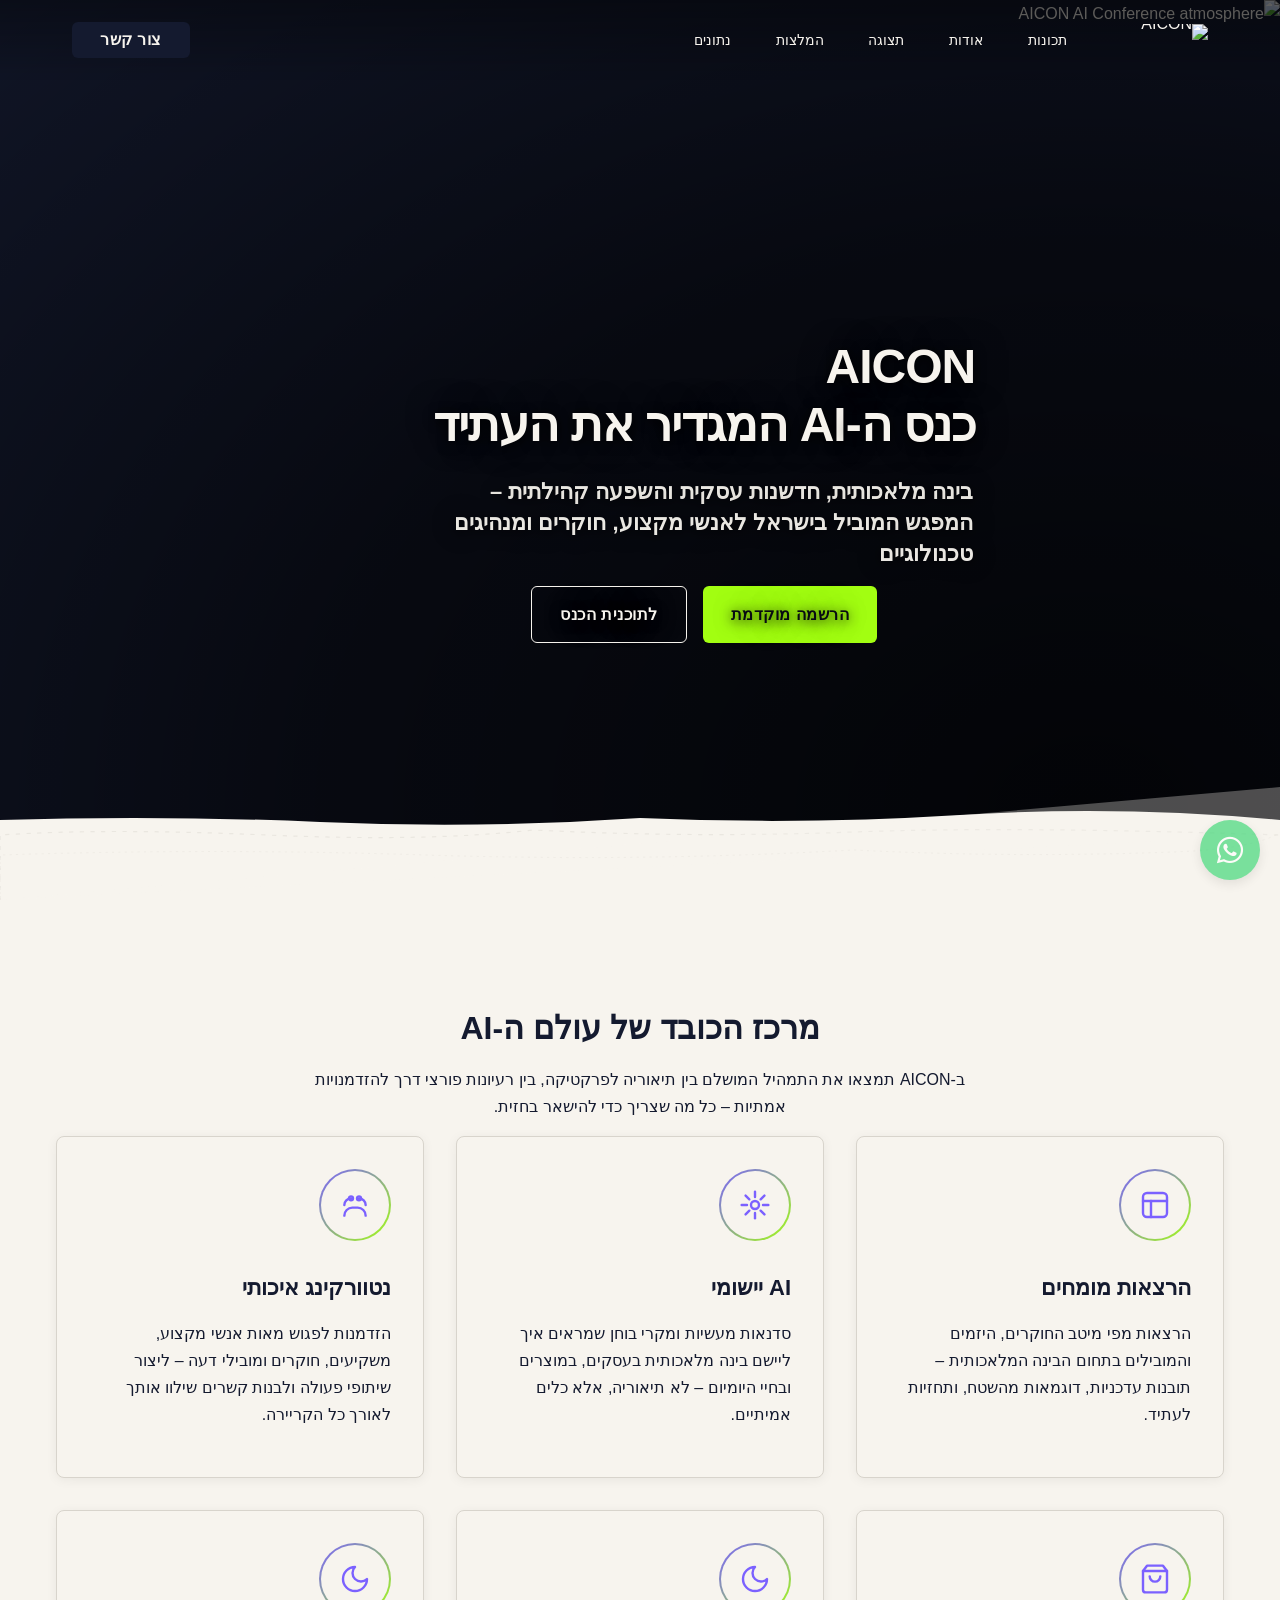
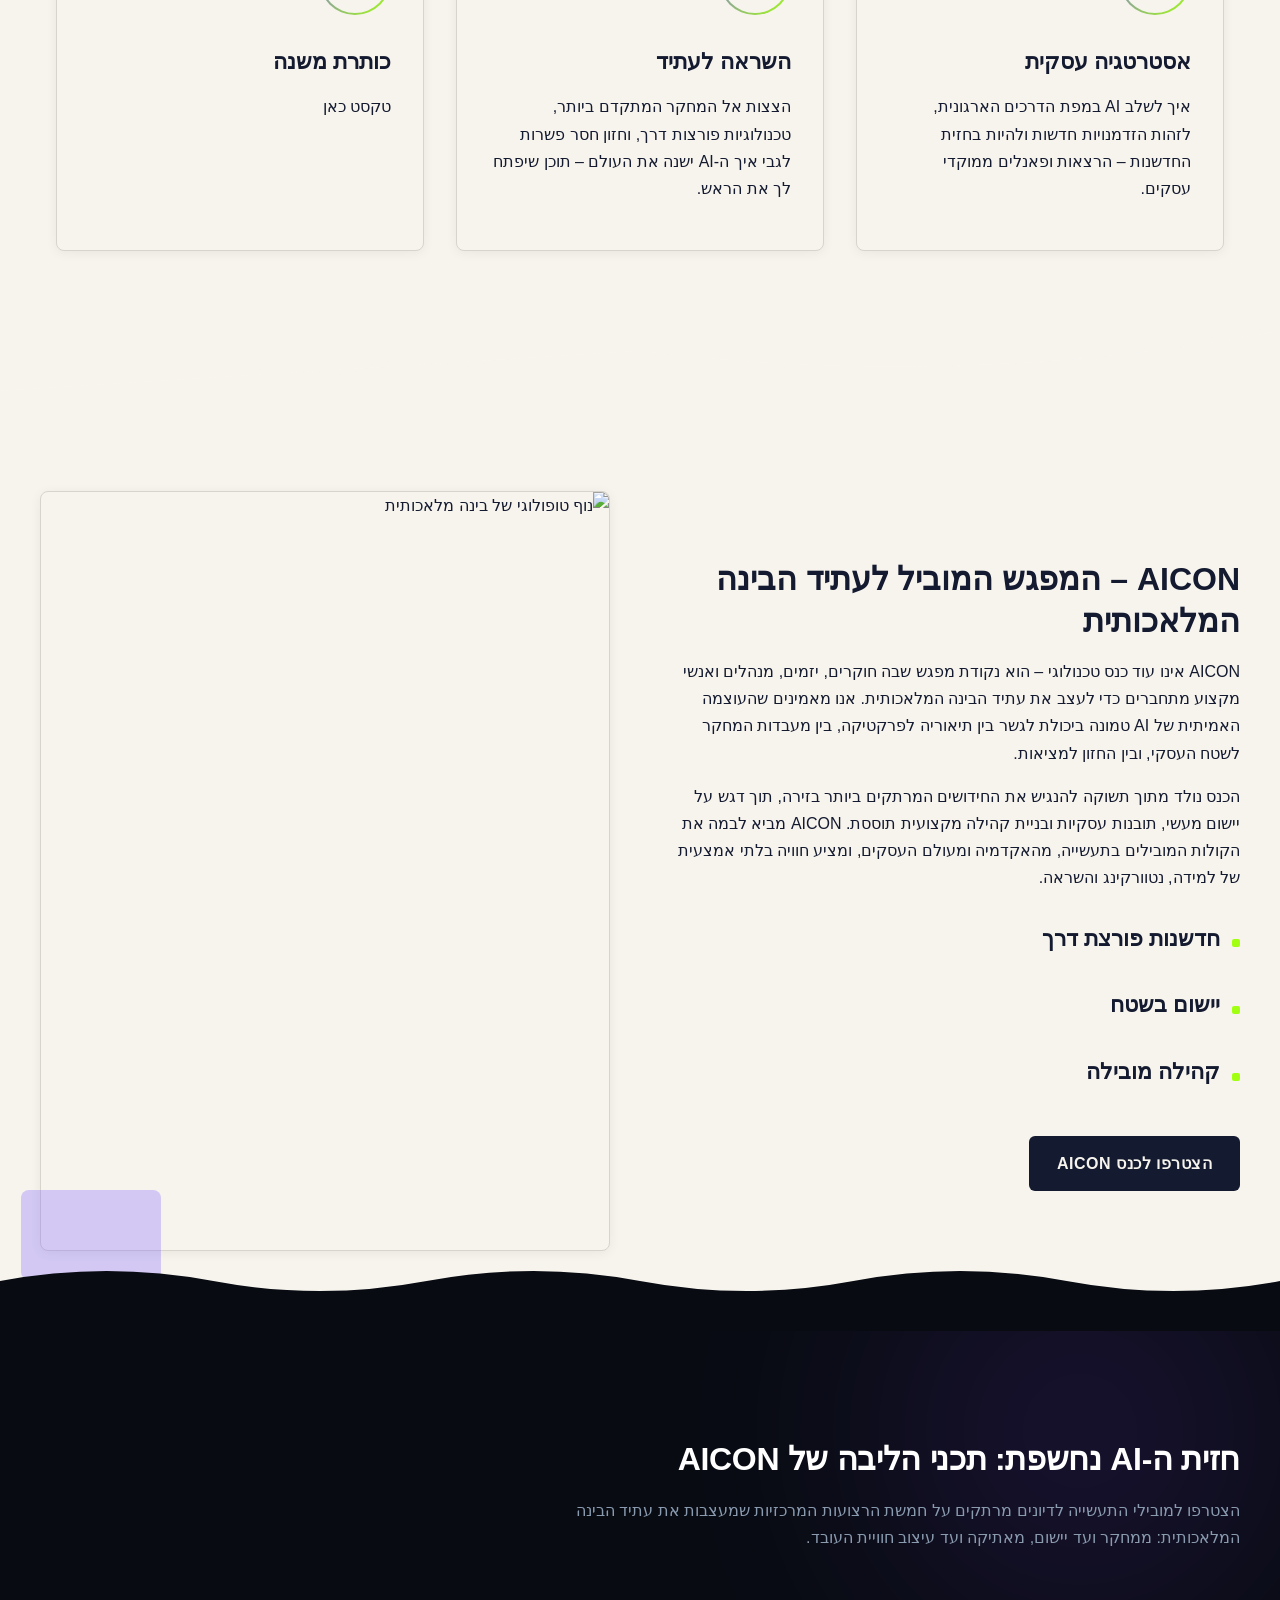
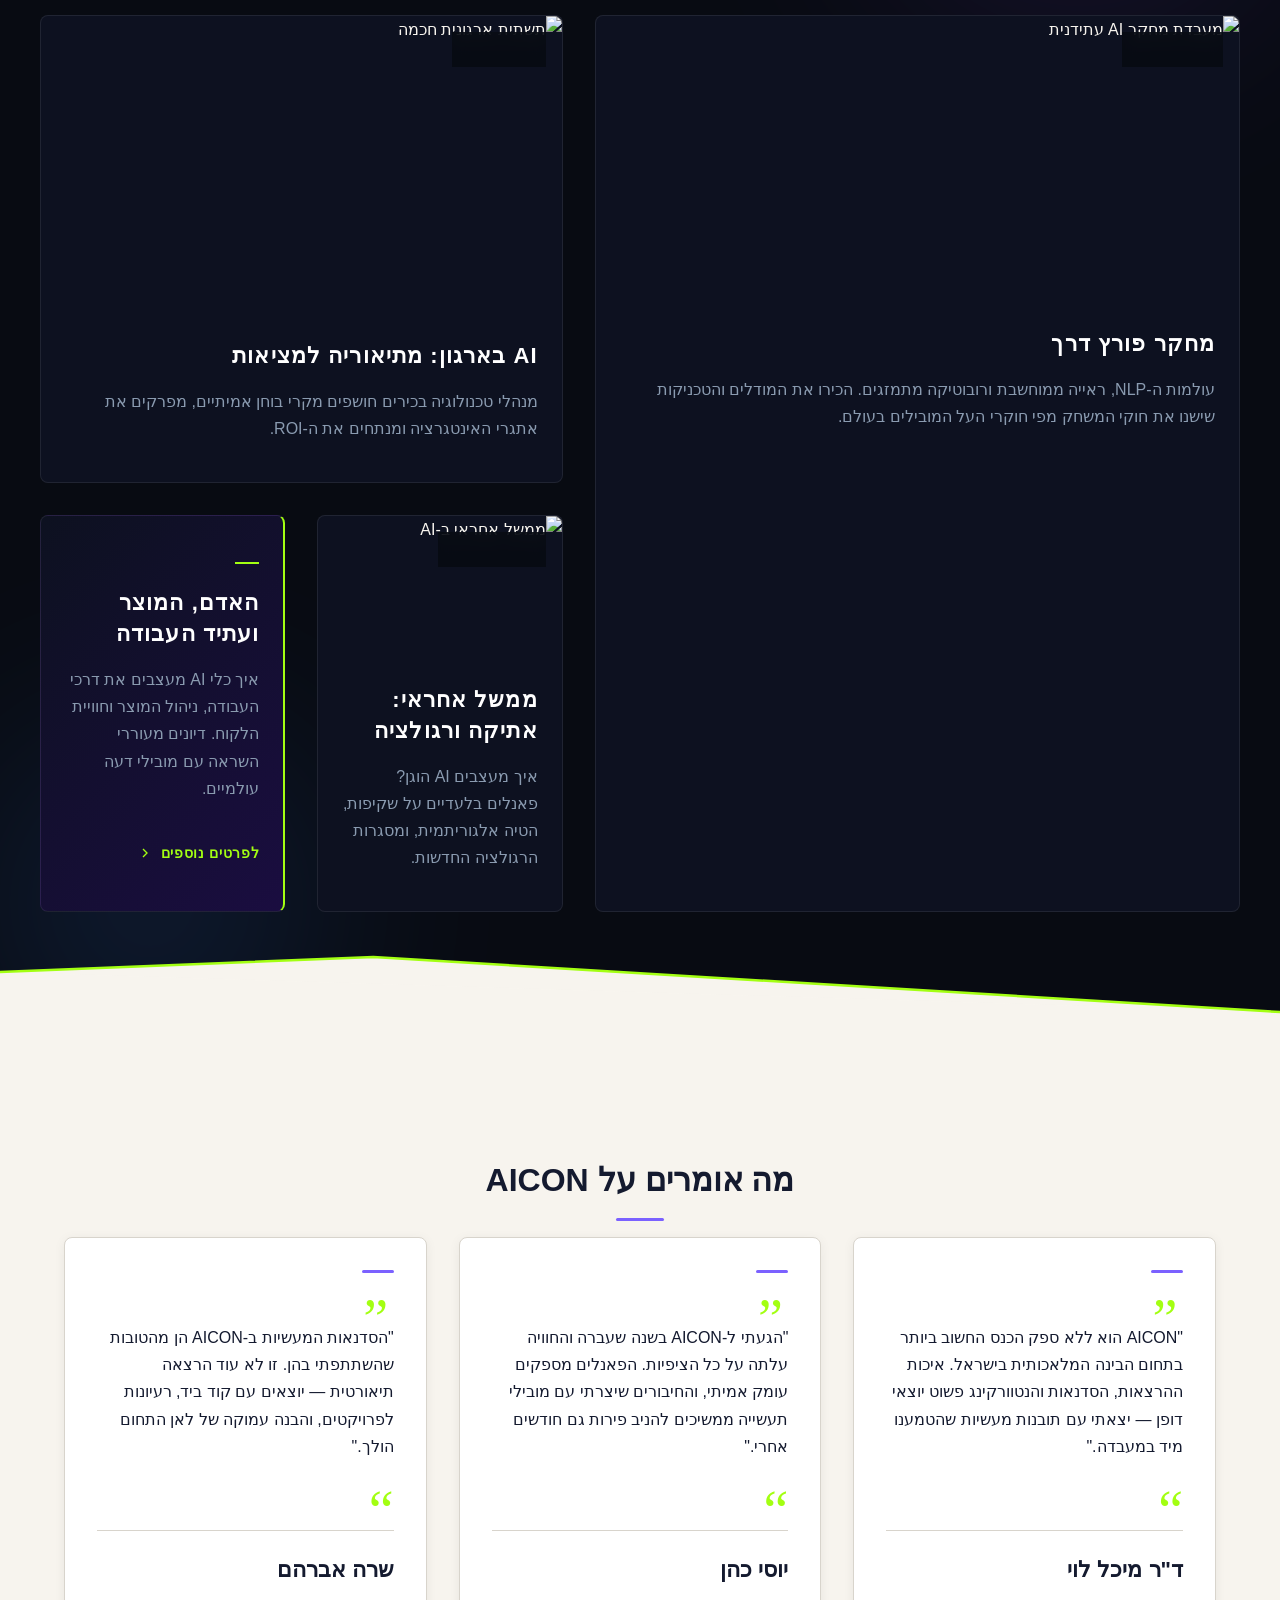
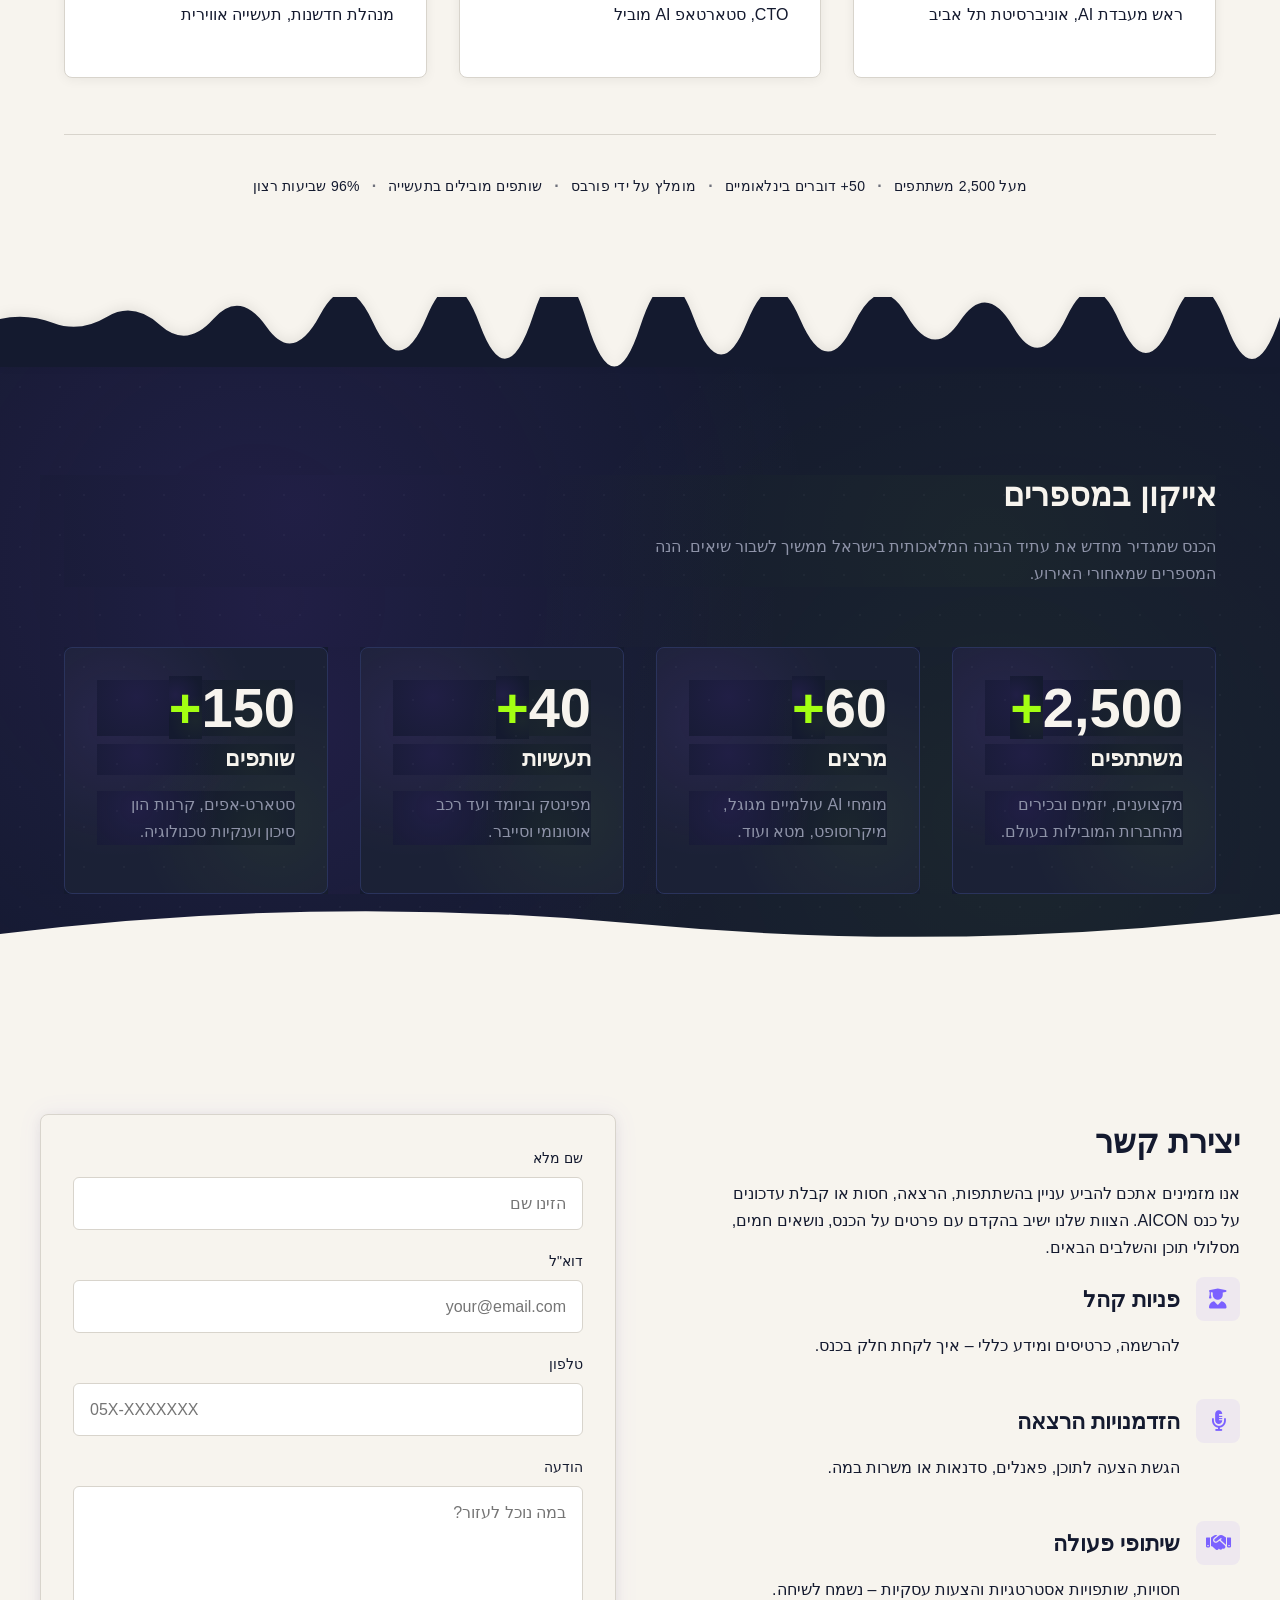
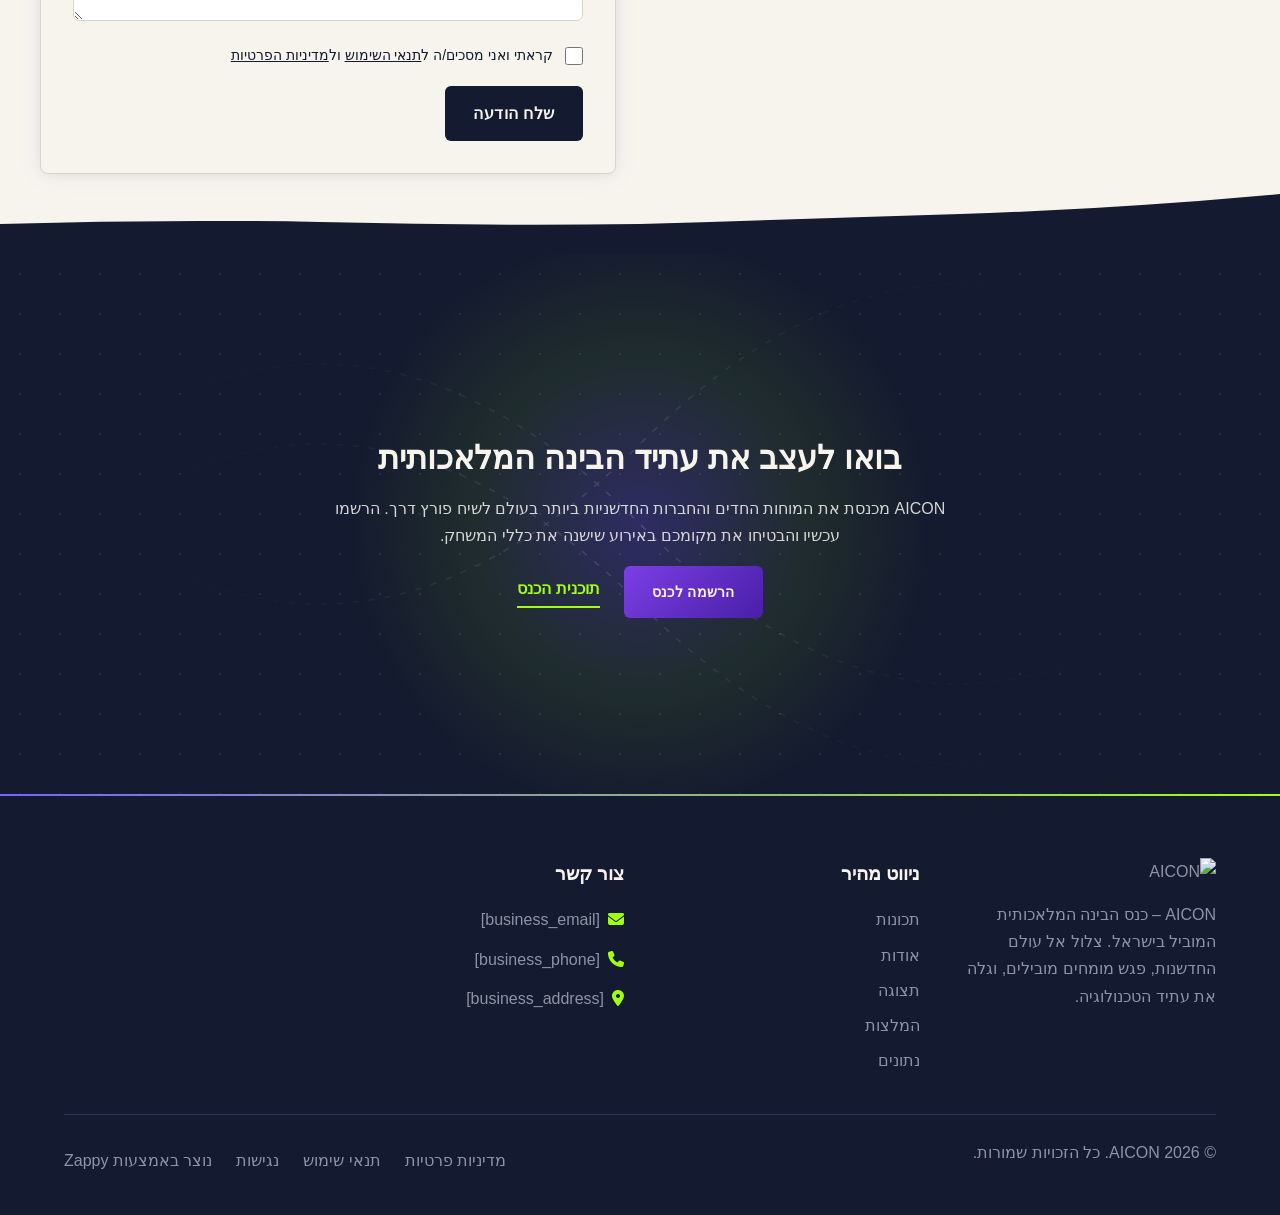
==== commit 0525190c: "Background sync: Progressive GitHub Sync" ====
--- a/public/index.html
+++ b/public/index.html
@@ -1 +1 @@
-<!doctype html><html dir="rtl" lang="he"><head><meta charset="UTF-8"><meta content="width=device-width,initial-scale=1" name="viewport"><meta content="index, follow" name="robots"><title>aicon 56 price — AICON</title><meta content="AICON is an AI-focused conference brand. The event centers around artificial intelligence, bringing together professionals, innovators, and enthusiasts in the A" name="description"><meta content="aicon 56 price, aicon 72 sl, AICON, aicon" name="keywords"><link href="/assets/favicon.ico" rel="icon" type="image/x-icon"><link href="/assets/favicon-16x16.png" rel="icon" type="image/png" sizes="16x16"><link href="/assets/favicon-32x32.png" rel="icon" type="image/png" sizes="32x32"><link href="/assets/favicon-48x48.png" rel="icon" type="image/png" sizes="48x48"><link href="/assets/favicon-192x192.png" rel="icon" type="image/png" sizes="192x192"><link href="/assets/favicon-512x512.png" rel="icon" type="image/png" sizes="512x512"><link href="/assets/apple-touch-icon.png" rel="apple-touch-icon"><script>!function(){"use strict";var t="de06885e-1c6b-475b-941e-2f0fdef86098",e="https://qaapi.zappy5.com/api/analytics/track",a=18e5,n=2592e6,o=!0,i=!0,r=!0;var s=function(){var e="zappy_visitor_"+t,a=null;try{if(a=localStorage.getItem(e)){var o=JSON.parse(a),i=Date.now();if(i-o.created<n)return o.lastSeen=i,localStorage.setItem(e,JSON.stringify(o)),o.id}}catch(t){console.warn("Zappy Analytics: LocalStorage not available")}var r="zv_"+Date.now()+"_"+Math.random().toString(36).substr(2,9);try{localStorage.setItem(e,JSON.stringify({id:r,created:Date.now(),lastSeen:Date.now()}))}catch(t){}return r}(),c=function(){var e="zappy_session_"+t,n=null;try{if(n=sessionStorage.getItem(e)){var o=JSON.parse(n),i=Date.now();if(i-o.timestamp<a)return o.timestamp=i,sessionStorage.setItem(e,JSON.stringify(o)),o.id}}catch(t){console.warn("Zappy Analytics: SessionStorage not available")}var r="zs_"+Date.now()+"_"+Math.random().toString(36).substr(2,9);try{sessionStorage.setItem(e,JSON.stringify({id:r,timestamp:Date.now()}))}catch(t){}return r}();function l(a,n){n=n||{};var o={website_id:t,event_type:a,page_path:window.location.pathname,referrer:document.referrer||"direct",visitor_id:s,session_id:c,metadata:n};if(navigator.sendBeacon){var i=new Blob([JSON.stringify(o)],{type:"application/json"});navigator.sendBeacon(e,i)}else fetch(e,{method:"POST",headers:{"Content-Type":"application/json"},body:JSON.stringify(o),keepalive:!0}).catch(function(t){console.warn("Zappy Analytics: Failed to track event",t)})}o&&l("pageview",{title:document.title,url:window.location.href}),i&&document.addEventListener("click",function(t){var e=t.target;if("BUTTON"===e.tagName||e.closest("button")){var a="BUTTON"===e.tagName?e:e.closest("button");l("click",{element:"button",text:a.textContent.trim().substring(0,100),id:a.id||null,class:a.className||null})}else if("A"===e.tagName||e.closest("a")){var n="A"===e.tagName?e:e.closest("a");l("navigation",{element:"link",text:n.textContent.trim().substring(0,100),href:n.href,external:n.hostname!==window.location.hostname})}},!0),r&&document.addEventListener("submit",function(t){var e=t.target;l("form_submit",{form_id:e.id||null,form_name:e.name||null,form_action:e.action||null,form_method:e.method||"GET"})},!0);var d=Date.now();window.addEventListener("beforeunload",function(){l("page_unload",{time_on_page:Math.floor((Date.now()-d)/1e3),page_path:window.location.pathname})}),window.zappyAnalytics={track:l,getVisitorId:function(){return s},getSessionId:function(){return c}}}()</script><meta content="aicon 56 price — AICON" property="og:title"><meta content="AICON is an AI-focused conference brand. The event centers around artificial intelligence, bringing together professionals, innovators, and enthusiasts in the A" property="og:description"><meta content="summary_large_image" name="twitter:card"><meta content="aicon 56 price — AICON" name="twitter:title"><meta content="AICON is an AI-focused conference brand. The event centers around artificial intelligence, bringing together professionals, innovators, and enthusiasts in the A" name="twitter:description"><meta content="website" property="og:type"><meta content="he_IL" property="og:locale"><link href="https://cdnjs.cloudflare.com/ajax/libs/font-awesome/6.4.0/css/all.min.css" rel="stylesheet"><style>.skip-link{position:absolute;top:0;left:0;transform:translateY(-200%);padding:12px 18px;background:var(--bg-dark,#1a1a1a);color:var(--text-light,#fff);font-weight:600;border-radius:0 0 8px 0;z-index:10000}.skip-link:focus{transform:none;outline:2px solid var(--ring,#fff);outline-offset:2px}:focus-visible{outline:2px solid var(--ring,currentColor);outline-offset:3px}</style><link href="/assets/favicon.ico" rel="icon" type="image/x-icon"><link href="/assets/favicon-16x16.png" rel="icon" type="image/png" sizes="16x16"><link href="/assets/favicon-32x32.png" rel="icon" type="image/png" sizes="32x32"><link href="/assets/favicon-48x48.png" rel="icon" type="image/png" sizes="48x48"><link href="/assets/favicon-192x192.png" rel="icon" type="image/png" sizes="192x192"><link href="/assets/favicon-512x512.png" rel="icon" type="image/png" sizes="512x512"><link href="/assets/apple-touch-icon.png" rel="apple-touch-icon"><link href="https://cdn.jsdelivr.net/npm/vanilla-cookieconsent@3/dist/cookieconsent.css" rel="stylesheet"><script src="https://cdn.jsdelivr.net/npm/vanilla-cookieconsent@3/dist/cookieconsent.umd.js"></script><script src="https://cdn.jsdelivr.net/gh/mickidum/acc_toolbar/acctoolbar/acctoolbar.min.js"></script><link href="/styles.css" rel="stylesheet"><script>window.ZAPPY_WEBSITE_ID="de06885e-1c6b-475b-941e-2f0fdef86098",window.ZAPPY_API_BASE="https://qaapi.zappy5.com"</script><style id="zappy-dropdown-submenu-styles">#navMenu li:has(.sub-menu),.nav-menu li:has(.sub-menu),.navbar li:has(.sub-menu),nav li:has(.sub-menu){position:relative}#navMenu .sub-menu,.nav-menu .sub-menu,.navbar .sub-menu,nav .sub-menu{display:block!important;position:absolute!important;top:100%;left:0;min-width:220px;background:#fff;border-radius:8px;box-shadow:0 8px 25px rgba(0,0,0,.15);padding:8px 0;opacity:0;visibility:hidden;transform:translateY(10px);transition:all .3s ease;z-index:1000;list-style:none;pointer-events:none}#navMenu li:hover>.sub-menu,.nav-menu li:hover>.sub-menu,.navbar li:hover>.sub-menu,nav li:hover>.sub-menu{opacity:1!important;visibility:visible!important;transform:translateY(0)!important;pointer-events:auto!important}.sub-menu li{list-style:none;margin:0;padding:0}.sub-menu a{display:block!important;padding:10px 16px!important;color:var(--text-dark,#333)!important;font-weight:500;text-decoration:none;white-space:nowrap;transition:background-color .2s}.sub-menu .zappy-nav-child>a{padding-left:28px!important;font-size:.9em!important;opacity:.85!important}[dir=rtl] .sub-menu .zappy-nav-child>a,html[lang=ar] .sub-menu .zappy-nav-child>a,html[lang=he] .sub-menu .zappy-nav-child>a{padding-left:10px!important;padding-right:28px!important}.sub-menu .zappy-nav-parent>a{font-weight:600!important}.sub-menu a:hover{background-color:#f5f5f5}[dir=rtl] .nav-menu .sub-menu,[dir=rtl] .navbar .sub-menu,[dir=rtl] nav .sub-menu,html[lang=ar] .nav-menu .sub-menu,html[lang=ar] .navbar .sub-menu,html[lang=ar] nav .sub-menu,html[lang=he] .nav-menu .sub-menu,html[lang=he] .navbar .sub-menu,html[lang=he] nav .sub-menu{left:auto!important;right:0!important}.sub-menu:empty,.sub-menu:not(:has(li)):not(:has(> a)),.sub-menu:not(:has(li:not(.zappy-hidden-menu-item))):not(:has(> a)){display:none!important;opacity:0!important;visibility:hidden!important;pointer-events:none!important}li:has(.menu-group-title):hover>.sub-menu{opacity:1!important;visibility:visible!important;transform:translateY(0)!important;pointer-events:auto!important}#navMenu>li>.menu-group-title,.nav-menu>li>.menu-group-title{display:inline-block;padding:.5rem 1rem;cursor:default;user-select:none}@media (max-width:768px){#navMenu .sub-menu,.nav-menu .sub-menu,.navbar .sub-menu,nav .sub-menu{position:static!important;transform:none!important;box-shadow:none!important;background:0 0!important;max-height:0;overflow:hidden;opacity:0;visibility:hidden;transition:max-height .3s ease,opacity .3s ease;padding:0!important;border-radius:0!important}#navMenu .sub-menu.mobile-expanded,.nav-menu .sub-menu.mobile-expanded,.navbar .sub-menu.mobile-expanded{max-height:none!important;overflow-y:visible!important;opacity:1!important;visibility:visible!important;padding:8px 0 8px 16px!important}[dir=rtl] .sub-menu.mobile-expanded,html[lang=he] .sub-menu.mobile-expanded{padding:8px 16px 8px 0!important}#navMenu li:hover>.sub-menu,.nav-menu li:hover>.sub-menu,.navbar li:hover>.sub-menu,nav li:hover>.sub-menu{opacity:0;visibility:hidden;pointer-events:none}#navMenu li>.sub-menu.mobile-expanded,.nav-menu li>.sub-menu.mobile-expanded,.navbar li>.sub-menu.mobile-expanded,nav li>.sub-menu.mobile-expanded{opacity:1!important;visibility:visible!important;pointer-events:auto!important}#navMenu li:has(.sub-menu),.nav-menu li:has(.sub-menu),.navbar li:has(.sub-menu),nav li:has(.sub-menu){display:flex!important;flex-wrap:wrap!important;align-items:center!important;position:relative!important;min-height:44px!important}#navMenu li:has(.sub-menu)>a,.nav-menu li:has(.sub-menu)>a,.navbar li:has(.sub-menu)>a,nav li:has(.sub-menu)>a{flex:1!important;min-width:0!important}#navMenu li:has(.sub-menu)>.menu-group-title,.nav-menu li:has(.sub-menu)>.menu-group-title,.navbar li:has(.sub-menu)>.menu-group-title,nav li:has(.sub-menu)>.menu-group-title{flex:1!important;min-width:0!important;padding:0!important;line-height:inherit!important}#navMenu li:has(.sub-menu)>.sub-menu,.nav-menu li:has(.sub-menu)>.sub-menu,.navbar li:has(.sub-menu)>.sub-menu,nav li:has(.sub-menu)>.sub-menu{flex-basis:100%!important;width:100%!important}#navMenu li:has(.sub-menu)>a [class*=arrow],#navMenu li:has(.sub-menu)>a [class*=chevron],.nav-menu li:has(.sub-menu)>a .fa-angle-down,.nav-menu li:has(.sub-menu)>a .fa-chevron-down,.nav-menu li:has(.sub-menu)>a [class*=arrow],.nav-menu li:has(.sub-menu)>a [class*=chevron],nav li:has(.sub-menu)>a [class*=arrow],nav li:has(.sub-menu)>a [class*=chevron]{display:none!important;visibility:hidden!important}.mobile-submenu-toggle{display:flex!important;align-items:center!important;justify-content:center!important;width:44px!important;height:auto!important;background:0 0!important;border:none!important;cursor:pointer!important;color:var(--text-light)!important;position:static!important;flex-shrink:0!important;align-self:stretch!important;z-index:2!important;padding:0!important;margin:0!important}.mobile-submenu-toggle::after{content:''!important;width:0!important;height:0!important;border-left:6px solid transparent!important;border-right:6px solid transparent!important;border-top:7px solid currentColor!important;transition:transform .3s ease!important}.mobile-submenu-toggle.expanded::after{transform:rotate(180deg)!important}.sub-menu a{padding:10px 0!important;display:block!important;color:var(--text-light)!important;white-space:normal!important}.sub-menu .zappy-nav-child>a{padding-left:28px!important;font-size:.9em!important;opacity:.85!important}[dir=rtl] .sub-menu .zappy-nav-child>a,html[lang=ar] .sub-menu .zappy-nav-child>a,html[lang=he] .sub-menu .zappy-nav-child>a{padding-left:0!important;padding-right:28px!important}.sub-menu .zappy-nav-parent>a{font-weight:600!important}#navMenu.active,.nav-menu.active{max-width:100vw!important;overflow-x:hidden!important;box-sizing:border-box!important}.navbar .sub-menu li a,.zappy-products-dropdown .sub-menu a,nav.navbar .sub-menu li a{color:var(--text-light)!important}}@media (min-width:769px){.mobile-submenu-toggle{display:none!important}}</style><style id="zappy-widget-visibility">html[dir=rtl] .whatsapp-float{right:20px!important;left:auto!important}html:not([dir]) .whatsapp-float,html[dir=ltr] .whatsapp-float{left:20px!important;right:auto!important}html[dir=rtl] #mic-access-tool-general-button,html[dir=rtl] #mic-init-access-tool #mic-access-tool-general-button,html[dir=rtl] #mic-init-access-tool .mic-access-tool-general-button,html[dir=rtl] ._access-icon,html[dir=rtl] .mic-access-tool-general-button{left:20px!important;right:auto!important}html:not([dir]) #mic-access-tool-general-button,html:not([dir]) #mic-init-access-tool #mic-access-tool-general-button,html:not([dir]) #mic-init-access-tool .mic-access-tool-general-button,html:not([dir]) ._access-icon,html:not([dir]) .mic-access-tool-general-button,html[dir=ltr] #mic-access-tool-general-button,html[dir=ltr] #mic-init-access-tool #mic-access-tool-general-button,html[dir=ltr] #mic-init-access-tool .mic-access-tool-general-button,html[dir=ltr] ._access-icon,html[dir=ltr] .mic-access-tool-general-button{right:20px!important;left:auto!important}@media (max-width:768px){.whatsapp-float{display:flex!important}}@media (min-width:769px){.whatsapp-float{display:flex!important}}@media (max-width:768px){#mic-access-tool-general-button,#mic-init-access-tool #mic-access-tool-general-button,#mic-init-access-tool .mic-access-tool-general-button,._access-icon,.mic-access-tool-general-button{display:flex!important;visibility:visible!important;opacity:1!important;pointer-events:auto!important}#mic-access-tool-box.opened-mic-access-tool,#mic-init-access-tool #mic-access-tool-box.opened-mic-access-tool,.mic-access-tool-box.opened-mic-access-tool{visibility:visible!important;opacity:1!important;pointer-events:auto!important}}@media (min-width:769px){#mic-access-tool-general-button,#mic-init-access-tool #mic-access-tool-general-button,#mic-init-access-tool .mic-access-tool-general-button,._access-icon,.mic-access-tool-general-button{display:flex!important;visibility:visible!important;opacity:1!important;pointer-events:auto!important}#mic-access-tool-box.opened-mic-access-tool,#mic-init-access-tool #mic-access-tool-box.opened-mic-access-tool,.mic-access-tool-box.opened-mic-access-tool{visibility:visible!important;opacity:1!important;pointer-events:auto!important}}</style></head><body><a href="#main" class="skip-link">דלג לתוכן הראשי</a><nav class="navbar" dir="rtl"><button class="mobile-toggle" aria-label="Menu" id="mobileToggle"><svg viewBox="0 0 24 24" fill="none" height="24" width="24" class="hamburger-icon"><path d="M3 12h18M3 6h18M3 18h18" stroke="currentColor" stroke-width="2" stroke-linecap="round"></path></svg> <svg viewBox="0 0 24 24" fill="none" height="24" width="24" class="close-icon" style="display:none"><path d="M18 6L6 18M6 6l12 12" stroke="currentColor" stroke-width="2" stroke-linecap="round"></path></svg></button> <button class="phone-header-btn" aria-label="Call" data-phone="[business_phone]"><svg viewBox="0 0 24 24" fill="currentColor" height="20" width="20"><path d="M22 16.92v3a2 2 0 0 1-2.18 2 19.79 19.79 0 0 1-8.63-3.07 19.5 19.5 0 0 1-6-6 19.79 19.79 0 0 1-3.07-8.67A2 2 0 0 1 4.11 2h3a2 2 0 0 1 2 1.72 12.84 12.84 0 0 0 .7 2.81 2 2 0 0 1-.45 2.11L8.09 9.91a16 16 0 0 0 6 6l1.27-1.27a2 2 0 0 1 2.11-.45 12.84 12.84 0 0 0 2.81.7A2 2 0 0 1 22 16.92z"></path></svg></button><div class="nav-container"><div class="nav-right-group"><div class="nav-brand"><a href="/" class="logo-link"><img alt="AICON" src="/assets/site-----image-1.webp" class="logo"></a></div><ul class="nav-menu" id="navMenu"><li><a href="#features">תכונות</a></li><li><a href="#about">אודות</a></li><li><a href="#showcase">תצוגה</a></li><li><a href="#testimonials">המלצות</a></li><li><a href="#stats">נתונים</a></li></ul></div><div class="nav-cta-container"><a href="#contact" class="nav-cta-btn">צור קשר</a></div></div></nav><script>window.addEventListener("load",function(){const e=document.querySelector(".navbar, nav, header");if(!e)return void console.log("[Navbar] Navbar element not found");let t=document.getElementById("mobileToggle")||document.querySelector(".mobile-toggle")||document.querySelector(".hamburger")||document.querySelector(".hamburger-menu")||document.querySelector(".menu-toggle")||document.querySelector(".burger-menu")||document.querySelector('[aria-label="Menu"]')||document.querySelector('[aria-label="תפריט"]');const n=document.querySelector(".phone-header-btn"),o=window.getComputedStyle(e);let r=o.backgroundColor;if(console.log("[Navbar] Initial navbar background:",r),"transparent"===r||"rgba(0, 0, 0, 0)"===r||r.startsWith("rgba")&&r.includes(", 0)")){const e=o.backgroundImage;if(e&&"none"!==e)console.log("[Navbar] Navbar has background image/gradient, using dark text"),r="rgb(240, 240, 240)";else{const e=window.getComputedStyle(document.body).backgroundColor;console.log("[Navbar] Navbar transparent, using body background:",e),r=e}}const a=r.match(/\d+/g);if(a&&a.length>=3){const e=(.299*parseInt(a[0])+.587*parseInt(a[1])+.114*parseInt(a[2]))/255;console.log("[Navbar] Mobile button colors preserved from Claude CSS (luminance:",e.toFixed(2)+")");const o=document.createElement("style");o.id="zappy-mobile-nav-fix";document.documentElement.lang;document.documentElement.dir,o.textContent='\n        /* Hide mobile buttons on desktop, show only on mobile */\n        @media (min-width: 769px) {\n          .mobile-toggle,\n          .phone-header-btn {\n            display: none !important;\n          }\n        }\n        \n        /* Show and position mobile buttons correctly on mobile */\n        @media (max-width: 768px) {\n          .navbar,\n          nav.navbar {\n            min-height: 70px !important;\n          }\n\n          .mobile-toggle,\n          .phone-header-btn {\n            position: absolute !important;\n            top: 0 !important;\n            bottom: 0 !important;\n            margin-top: auto !important;\n            margin-bottom: auto !important;\n            transform: none !important;\n            z-index: 1001 !important;\n            display: flex !important;\n            align-items: center !important;\n            justify-content: center !important;\n            width: 36px !important;\n            height: 36px !important;\n            border-radius: 50% !important;\n            border: none !important;\n            cursor: pointer !important;\n            padding: 6px !important;\n            background: none !important;\n            color: var(--nav-text, var(--text-light)) !important;\n            touch-action: manipulation !important;\n            -webkit-tap-highlight-color: transparent !important;\n          }\n\n          html[data-zappy-site-type="ecommerce"] .phone-header-btn,\n          body[data-zappy-site-type="ecommerce"] .phone-header-btn,\n          html[data-zappy-site-type="ecommerce"] header .phone-header-btn,\n          html[data-zappy-site-type="ecommerce"] nav .phone-header-btn {\n            display: none !important;\n            visibility: hidden !important;\n            width: 0 !important;\n            height: 0 !important;\n            min-width: 0 !important;\n            overflow: hidden !important;\n          }\n          \n          /* LTR positioning (default): hamburger LEFT, phone RIGHT */\n          html:not([dir="rtl"]):not([lang="he"]):not([lang="ar"]) .mobile-toggle,\n          html[dir="ltr"] .mobile-toggle {\n            left: 12px !important;\n            right: auto !important;\n          }\n          html:not([dir="rtl"]):not([lang="he"]):not([lang="ar"]) .phone-header-btn,\n          html[dir="ltr"] .phone-header-btn {\n            right: 12px !important;\n            left: auto !important;\n          }\n          \n          /* RTL positioning: hamburger RIGHT, phone LEFT */\n          html[dir="rtl"] .mobile-toggle,\n          html[lang="he"] .mobile-toggle,\n          html[lang="ar"] .mobile-toggle {\n            right: 12px !important;\n            left: auto !important;\n          }\n          html[dir="rtl"] .phone-header-btn,\n          html[lang="he"] .phone-header-btn,\n          html[lang="ar"] .phone-header-btn {\n            left: 12px !important;\n            right: auto !important;\n          }\n          \n          /* CRITICAL: Ensure nav-container has min-height on mobile */\n          /* All children are positioned absolutely/fixed on mobile, so height:auto collapses to 0 */\n          .nav-container {\n            min-height: 70px !important;\n            position: relative !important;\n          }\n          \n          /* Ensure SVG icons are properly sized and inherit color */\n          .mobile-toggle svg,\n          .phone-header-btn svg {\n            width: 24px !important;\n            height: 24px !important;\n            /* Don\'t force display - let JavaScript control hamburger/close toggle */\n          }\n          \n          /* Reset nav-cta-container on mobile - remove desktop box-shadow/padding */\n          /* that creates a visible ghost box when CTA button is hidden */\n          .nav-cta-container {\n            box-shadow: none !important;\n            padding: 0 !important;\n          }\n          \n          /* Hide nav-cta-container entirely on mobile when there\'s no lang-switcher */\n          /* (only the CTA button is inside, and it\'s hidden on mobile) */\n          .nav-cta-container:not(:has(.lang-switcher)) {\n            display: none !important;\n          }\n          \n          /* CRITICAL: Prevent hero image fade gradient from bleeding over headline text */\n          /* The .image-fade-gradient has bottom: -30px (extends below parent) */\n          /* On mobile stacked layout, this overlaps the h1 text below the image */\n          .hero-image-column {\n            overflow: hidden !important;\n          }\n          .image-fade-gradient {\n            bottom: 0 !important;\n          }\n          \n          /* Hide desktop language switcher on mobile - hamburger menu handles it */\n          /* High specificity to override stored CSS */\n          .lang-switcher,\n          .nav-cta-container .lang-switcher,\n          .nav-container .lang-switcher,\n          .navbar .lang-switcher,\n          .navbar .nav-cta-container .lang-switcher {\n            display: none !important;\n          }\n        }\n      ';const r=document.getElementById("zappy-mobile-nav-fix");r&&r.remove(),document.head.appendChild(o),console.log("[Navbar] Critical CSS injected for mobile nav positioning");const i=window.innerWidth<=768;if(t){const e=t.querySelector(".hamburger-icon"),n=t.querySelector(".close-icon");e&&(e.style.setProperty("width","24px","important"),e.style.setProperty("height","24px","important"),e.style.setProperty("display","block","important")),n&&(n.style.setProperty("width","24px","important"),n.style.setProperty("height","24px","important"),n.style.setProperty("display","none","important")),i?(t.style.setProperty("position","absolute","important"),t.style.setProperty("top","0","important"),t.style.setProperty("bottom","0","important"),t.style.setProperty("margin-top","auto","important"),t.style.setProperty("margin-bottom","auto","important"),t.style.setProperty("transform","none","important"),t.style.setProperty("z-index","1001","important"),t.style.removeProperty("left"),t.style.removeProperty("right"),console.log("[Navbar] Mobile toggle positioning applied (mobile viewport)")):(t.style.removeProperty("position"),t.style.removeProperty("top"),t.style.removeProperty("transform"),t.style.removeProperty("z-index"),t.style.removeProperty("left"),t.style.removeProperty("right"),console.log("[Navbar] Desktop viewport - cleared mobile toggle inline positioning"))}if(n){const e=n.querySelector("svg");e&&(e.style.width="24px",e.style.height="24px",e.setAttribute("width","24"),e.setAttribute("height","24")),i?(n.style.setProperty("position","absolute","important"),n.style.setProperty("top","0","important"),n.style.setProperty("bottom","0","important"),n.style.setProperty("margin-top","auto","important"),n.style.setProperty("margin-bottom","auto","important"),n.style.setProperty("transform","none","important"),n.style.setProperty("z-index","1001","important"),n.style.removeProperty("left"),n.style.removeProperty("right"),console.log("[Navbar] Phone button positioning applied (mobile viewport)")):(n.style.removeProperty("position"),n.style.removeProperty("top"),n.style.removeProperty("transform"),n.style.removeProperty("z-index"),n.style.removeProperty("left"),n.style.removeProperty("right"),console.log("[Navbar] Desktop viewport - cleared phone button inline positioning"))}}else console.log("[Navbar] Could not parse background color:",r);t=document.getElementById("mobileToggle")||document.querySelector(".mobile-toggle")||document.querySelector(".hamburger")||document.querySelector(".hamburger-menu")||document.querySelector(".menu-toggle")||document.querySelector(".burger-menu")||document.querySelector('[aria-label="Menu"]')||document.querySelector('[aria-label="תפריט"]');const i=document.getElementById("navMenu")||document.querySelector(".nav-menu")||document.querySelector(".nav-links")||document.querySelector("nav ul:not(.submenu)");if(!t||!i)return void console.log("[Navbar] Mobile toggle or menu not found:",{toggle:!!t,menu:!!i});i.id||(i.id="navMenu"),console.log("[Navbar] Initializing mobile menu...");const l=t.cloneNode(!0);t.parentNode.replaceChild(l,t);var s=0;function p(e){var t=Date.now();t-s<300||(s=t,function(e){e.preventDefault(),e.stopPropagation();const t=l.querySelector(".hamburger-icon"),n=l.querySelector(".close-icon");i.classList.contains("active")?(i.classList.remove("active"),t&&t.style.setProperty("display","block","important"),n&&n.style.setProperty("display","none","important"),document.body.style.overflow="",console.log("[Navbar] Menu closed")):(i.classList.add("active"),t&&t.style.setProperty("display","none","important"),n&&n.style.setProperty("display","block","important"),document.body.style.overflow="hidden",console.log("[Navbar] Menu opened"))}(e))}l.addEventListener("click",p),l.addEventListener("touchend",p),i.querySelectorAll("a").forEach(function(e){e.addEventListener("click",function(){if("#"===this.getAttribute("href"))return;const e=l.querySelector(".hamburger-icon"),t=l.querySelector(".close-icon");i.classList.remove("active"),e&&e.style.setProperty("display","block","important"),t&&t.style.setProperty("display","none","important"),document.body.style.overflow="",console.log("[Navbar] Menu closed (link clicked)")})});var m=i.querySelectorAll(".dropdown-toggle");m.forEach(function(e){e.addEventListener("click",function(e){e.preventDefault(),e.stopPropagation();var t=this.closest(".nav-dropdown");t&&(t.parentNode.querySelectorAll(".nav-dropdown.open").forEach(function(e){e!==t&&e.classList.remove("open")}),t.classList.toggle("open"),console.log("[Navbar] Dropdown toggled:",t.classList.contains("open")?"open":"closed"))})}),document.addEventListener("click",function(e){e.target.closest(".nav-dropdown")||document.querySelectorAll(".nav-dropdown.open").forEach(function(e){e.classList.remove("open")})}),console.log("[Navbar] Dropdown handlers initialized for "+m.length+" dropdowns"),n&&n.addEventListener("click",function(){const e=document.querySelectorAll('a[href^="tel:"]'),t=e.length>0?e[0].getAttribute("href").replace("tel:",""):"[business_phone]";window.location.href="tel:"+t,console.log("[Navbar] Phone button clicked")}),console.log("[Navbar] Mobile menu initialized successfully")})</script><main id="main"><section class="index-hero-section" data-band-index="0" data-layout-spec="בית-hero" id="hero" data-hero-type="fullscreen-scrim" data-zappy-content-align="upper-right"><div class="index-hero-section__bg-wrapper"><img alt="AICON AI Conference atmosphere" src="/assets/site-index-hero-image-1.webp" data-context="Futuristic AI conference atmosphere, cinematic lighting, indigo-to-violet depth, luminous mesh gradients, subtle orange sparks, lime green accents, topographic contour lines, dark conference hall with holographic displays, audience silhouettes, realistic but abstract, 4K" data-placeholder="index-hero-image-1" height="800" loading="eager" width="1200" class="index-hero-section__bg-img" data-element-id="img-1780297740701-av1i2wv2i" data-element-type="image" data-hero-background="true" data-hero-bg="true" fetchpriority="high"></div><div class="index-hero-section__scrim" aria-hidden="true"></div><div class="index-hero-section__overlay" data-zappy-align-target="true"><h1 class="index-hero-section__headline">AICON<br>כנס ה-AI המגדיר את העתיד</h1><h3 class="index-hero-section__subtitle">בינה מלאכותית, חדשנות עסקית והשפעה קהילתית – המפגש המוביל בישראל לאנשי מקצוע, חוקרים ומנהיגים טכנולוגיים</h3><div class="index-hero-section__cta-row"><a href="#register" class="index-hero-section__cta index-hero-section__cta--primary">הרשמה מוקדמת</a> <a href="#agenda" class="index-hero-section__cta index-hero-section__cta--secondary">לתוכנית הכנס</a></div></div><div class="index-hero-section__divider-wrapper"><svg viewBox="0 0 1200 120" preserveAspectRatio="none" xmlns="http://www.w3.org/2000/svg" aria-hidden="true" data-no-icon-edit="true"><defs><linearGradient id="dividerMeshGrad" x1="0%" x2="100%" y1="100%" y2="0%"><stop offset="0%" stop-color="var(--bg-light)" stop-opacity="1"></stop><stop offset="100%" stop-color="var(--bg-light)" stop-opacity="0.7"></stop></linearGradient></defs><path d="M0,120 L0,40 Q150,35 300,42 T600,38 Q750,45 900,35 T1200,40 L1200,120 Z" fill="var(--bg-light)"></path><path d="M0,120 L0,55 Q100,48 250,55 T500,50 Q650,58 800,52 T1200,55" fill="var(--bg-light)" stroke="var(--border-light)" stroke-width="1.2" opacity="0.4" stroke-dasharray="4 6"></path><path d="M0,120 L0,75 Q200,68 400,75 T800,70 Q950,78 1100,72 T1200,7" fill="var(--bg-light)" stroke="var(--border-light)" stroke-width="0.8" opacity="0.3" stroke-dasharray="2 4"></path></svg></div></section><section class="index-features-section" data-band-index="1" data-layout-spec="בית-features" id="features"><div class="index-features-container"><h2 class="index-features-title">מרכז הכובד של עולם ה-AI</h2><p class="index-features-subtitle">ב-AICON תמצאו את התמהיל המושלם בין תיאוריה לפרקטיקה, בין רעיונות פורצי דרך להזדמנויות אמתיות – כל מה שצריך כדי להישאר בחזית.</p><div class="index-features-grid"><div class="index-features-card"><div class="index-features-icon-circle" aria-hidden="true"><svg viewBox="0 0 24 24" fill="none" stroke="currentColor" stroke-width="1.8" data-element-type="icon" data-icon-type="svg" stroke-linecap="round" stroke-linejoin="round"><rect height="18" width="18" rx="3" x="3" y="3"></rect><line x1="3" x2="21" y1="9" y2="9"></line><line x1="9" x2="9" y1="21" y2="9"></line></svg></div><h3 class="index-features-card-title">הרצאות מומחים</h3><p class="index-features-card-text">הרצאות מפי מיטב החוקרים, היזמים והמובילים בתחום הבינה המלאכותית – תובנות עדכניות, דוגמאות מהשטח, ותחזיות לעתיד.</p></div><div class="index-features-card"><div class="index-features-icon-circle" aria-hidden="true"><svg viewBox="0 0 24 24" fill="none" stroke="currentColor" stroke-width="1.8" data-element-type="icon" data-icon-type="svg" stroke-linecap="round" stroke-linejoin="round"><circle cx="12" cy="12" r="3"></circle><path d="M12 2v4"></path><path d="M12 18v4"></path><path d="M4.93 4.93l2.83 2.83"></path><path d="M16.24 16.24l2.83 2.83"></path><path d="M2 12h4"></path><path d="M18 12h4"></path><path d="M4.93 19.07l2.83-2.83"></path><path d="M16.24 7.76l2.83-2.83"></path></svg></div><h3 class="index-features-card-title">AI יישומי</h3><p class="index-features-card-text">סדנאות מעשיות ומקרי בוחן שמראים איך ליישם בינה מלאכותית בעסקים, במוצרים ובחיי היומיום – לא תיאוריה, אלא כלים אמיתיים.</p></div><div class="index-features-card"><div class="index-features-icon-circle" aria-hidden="true"><svg viewBox="0 0 24 24" fill="none" stroke="currentColor" stroke-width="1.8" data-element-type="icon" data-icon-type="svg" stroke-linecap="round" stroke-linejoin="round"><circle cx="9" cy="7" r="1.5"></circle><circle cx="15" cy="7" r="1.5"></circle><path d="M9 7a5 5 0 0 0-5 5"></path><path d="M15 7a5 5 0 0 1 5 5"></path><path d="M4 20c0-3.3 2.7-6 6-6h4c3.3 0 6 2.7 6 6"></path></svg></div><h3 class="index-features-card-title">נטוורקינג איכותי</h3><p class="index-features-card-text">הזדמנות לפגוש מאות אנשי מקצוע, משקיעים, חוקרים ומובילי דעה – ליצור שיתופי פעולה ולבנות קשרים שילוו אותך לאורך כל הקריירה.</p></div><div class="index-features-card"><div class="index-features-icon-circle" aria-hidden="true"><svg viewBox="0 0 24 24" fill="none" stroke="currentColor" stroke-width="1.8" data-element-type="icon" data-icon-type="svg" stroke-linecap="round" stroke-linejoin="round"><path d="M6 2 3 6v14a2 2 0 0 0 2 2h14a2 2 0 0 0 2-2V6l-3-4Z"></path><path d="M3 6h18"></path><path d="M16 10a4 4 0 0 1-8 0"></path></svg></div><h3 class="index-features-card-title">אסטרטגיה עסקית</h3><p class="index-features-card-text">איך לשלב AI במפת הדרכים הארגונית, לזהות הזדמנויות חדשות ולהיות בחזית החדשנות – הרצאות ופאנלים ממוקדי עסקים.</p></div><div class="index-features-card"><div class="index-features-icon-circle" aria-hidden="true"><svg viewBox="0 0 24 24" fill="none" stroke="currentColor" stroke-width="1.8" data-element-type="icon" data-icon-type="svg" stroke-linecap="round" stroke-linejoin="round"><path d="M12 3a6 6 0 0 0 9 9 9 9 0 1 1-9-9Z"></path></svg></div><h3 class="index-features-card-title">השראה לעתיד</h3><p class="index-features-card-text">הצצות אל המחקר המתקדם ביותר, טכנולוגיות פורצות דרך, וחזון חסר פשרות לגבי איך ה-AI ישנה את העולם – תוכן שיפתח לך את הראש.</p></div></div></div><div class="index-features-divider-wrapper" aria-hidden="true"><svg viewBox="0 0 1200 80" preserveAspectRatio="none" xmlns="http://www.w3.org/2000/svg" aria-hidden="true" data-no-icon-edit="true"><path d="M0,80 L1200,80 L1200,20 Q900,80 600,40 Q300,60 0,80 Z" fill="var(--bg-light)"></path></svg></div></section><section class="index-about-section" data-band-index="2" data-layout-spec="בית-about" id="about" dir="rtl"><div class="about-container"><div class="about-content"><h2>AICON – המפגש המוביל לעתיד הבינה המלאכותית</h2><p>AICON אינו עוד כנס טכנולוגי – הוא נקודת מפגש שבה חוקרים, יזמים, מנהלים ואנשי מקצוע מתחברים כדי לעצב את עתיד הבינה המלאכותית. אנו מאמינים שהעוצמה האמיתית של AI טמונה ביכולת לגשר בין תיאוריה לפרקטיקה, בין מעבדות המחקר לשטח העסקי, ובין החזון למציאות.</p><p>הכנס נולד מתוך תשוקה להנגיש את החידושים המרתקים ביותר בזירה, תוך דגש על יישום מעשי, תובנות עסקיות ובניית קהילה מקצועית תוססת. AICON מביא לבמה את הקולות המובילים בתעשייה, מהאקדמיה ומעולם העסקים, ומציע חוויה בלתי אמצעית של למידה, נטוורקינג והשראה.</p><ul class="value-list"><li><h3>חדשנות פורצת דרך</h3></li><li><h3>יישום בשטח</h3></li><li><h3>קהילה מובילה</h3></li></ul><a href="#" class="cta-button">הצטרפו לכנס AICON</a></div><div class="about-image-wrapper"><div class="image-frame"><img alt="נוף טופולוגי של בינה מלאכותית" src="/assets/site-index-about-image-1.webp" data-context="abstract AI topology with 3D gradient terrain, electric blue undertones, topographic line textures, synthetic landscape, futuristic conference brand imagery" data-placeholder="index-about-image-1" height="400" loading="lazy" width="600" decoding="async"><div class="translucent-backplate" aria-hidden="true"></div></div></div></div><div class="index-about-divider-wrapper"><svg viewBox="0 0 1200 80" preserveAspectRatio="none" xmlns="http://www.w3.org/2000/svg" aria-hidden="true" data-no-icon-edit="true"><path d="M0,80 L0,30 Q100,10 200,30 T400,30 T600,30 T800,30 T1000,30 T1200,30 L1200,80 Z" fill="#080B12"></path></svg></div></section><section class="index-showcase-section" data-band-index="3" data-layout-spec="בית-showcase" id="showcase"><div class="bg-ambient" aria-hidden="true"><div class="ambient-blob blob-violet"></div><div class="ambient-blob blob-blue"></div></div><div class="showcase-container"><div class="showcase-intro"><h2>חזית ה-AI נחשפת: תכני הליבה של AICON</h2><p>הצטרפו למובילי התעשייה לדיונים מרתקים על חמשת הרצועות המרכזיות שמעצבות את עתיד הבינה המלאכותית: ממחקר ועד יישום, מאתיקה ועד עיצוב חוויית העובד.</p></div><div class="showcase-grid"><article class="showcase-tile tile-large"><div class="tile-image"><img alt="מעבדת מחקר AI עתידנית" src="/assets/site-index-showcase-image-1.webp" data-context="Futuristic AI research laboratory with glowing neural network visualizations and abstract data streams in deep violet and electric blue, atmospheric and immersive" data-placeholder="index-showcase-image-1" height="400" loading="lazy" width="600" decoding="async"><div class="tile-badge">מסלול מחקר</div></div><div class="tile-content"><h3>מחקר פורץ דרך</h3><p>עולמות ה-NLP, ראייה ממוחשבת ורובוטיקה מתמזגים. הכירו את המודלים והטכניקות שישנו את חוקי המשחק מפי חוקרי העל המובילים בעולם.</p></div></article><article class="showcase-tile tile-small tile-small-top"><div class="tile-image"><img alt="תשתית ארגונית חכמה" src="/assets/site-index-showcase-image-2.webp" data-context="Abstract isometric visualization of a smart enterprise factory or city skyline with glowing data nodes and AI interfaces in a dark indigo atmosphere" data-placeholder="index-showcase-image-2" height="300" loading="lazy" width="400" decoding="async"><div class="tile-badge">יישום ארגוני</div></div><div class="tile-content"><h3>AI בארגון: מתיאוריה למציאות</h3><p>מנהלי טכנולוגיה בכירים חושפים מקרי בוחן אמיתיים, מפרקים את אתגרי האינטגרציה ומנתחים את ה-ROI.</p></div></article><article class="showcase-tile tile-small tile-small-bottom"><div class="tile-image"><img alt="ממשל אחראי ב-AI" src="/assets/site-index-showcase-image-3.webp" data-context="Interlocking geometric shapes and balanced scales representing law, technology, and ethical AI governance, accented with glowing acid lime and violet" data-placeholder="index-showcase-image-3" height="300" loading="lazy" width="400" decoding="async"><div class="tile-badge">אתיקה וממשל</div></div><div class="tile-content"><h3>ממשל אחראי: אתיקה ורגולציה</h3><p>איך מעצבים AI הוגן? פאנלים בלעדיים על שקיפות, הטיה אלגוריתמית, ומסגרות הרגולציה החדשות.</p></div></article><article class="showcase-tile tile-narrow"><div class="tile-content"><div class="narrow-accent"></div><h3>האדם, המוצר ועתיד העבודה</h3><p>איך כלי AI מעצבים את דרכי העבודה, ניהול המוצר וחוויית הלקוח. דיונים מעוררי השראה עם מובילי דעה עולמיים.</p><a href="#contact" class="narrow-cta"><span>לפרטים נוספים</span> <svg viewBox="0 0 24 24" fill="none" stroke="currentColor" stroke-width="2" height="16" width="16" xmlns="http://www.w3.org/2000/svg"><path d="M15 18l-6-6 6-6"></path></svg></a></div></article></div></div><div class="showcase-divider-wrapper"><svg viewBox="0 0 1200 120" preserveAspectRatio="none" xmlns="http://www.w3.org/2000/svg" aria-hidden="true" data-no-icon-edit="true"><defs><linearGradient id="blurLime" x1="0" x2="0" y1="0" y2="1"><stop offset="0%" stop-color="#A3FF12" stop-opacity="1"></stop><stop offset="100%" stop-color="#A3FF12" stop-opacity="0"></stop></linearGradient></defs><path d="M0,100 L0,40 L350,25 L1200,80 L1200,120 L0,120 Z" fill="var(--bg-light)"></path><path d="M0,42 L350,27 L1200,82 L1200,120 L0,120 Z" fill="var(--bg-light)"></path><path d="M0,40 L350,25 L1200,80" fill="var(--bg-light)" stroke="var(--accent)" stroke-width="2.5" vector-effect="non-scaling-stroke"></path></svg></div></section><section class="index-testimonials-section" data-band-index="4" data-layout-spec="בית-testimonials" id="testimonials"><div class="index-testimonials-container"><h2 class="index-testimonials-title">מה אומרים על AICON</h2><div class="index-testimonials-grid"><article class="index-testimonials-card"><div class="index-testimonials-accent-line"></div><blockquote class="index-testimonials-quote"><p>"AICON הוא ללא ספק הכנס החשוב ביותר בתחום הבינה המלאכותית בישראל. איכות ההרצאות, הסדנאות והנטוורקינג פשוט יוצאי דופן — יצאתי עם תובנות מעשיות שהטמענו מיד במעבדה."</p></blockquote><div class="index-testimonials-author"><h3 class="index-testimonials-name">ד"ר מיכל לוי</h3><p class="index-testimonials-role">ראש מעבדת AI, אוניברסיטת תל אביב</p></div></article><article class="index-testimonials-card"><div class="index-testimonials-accent-line"></div><blockquote class="index-testimonials-quote"><p>"הגעתי ל-AICON בשנה שעברה והחוויה עלתה על כל הציפיות. הפאנלים מספקים עומק אמיתי, והחיבורים שיצרתי עם מובילי תעשייה ממשיכים להניב פירות גם חודשים אחרי."</p></blockquote><div class="index-testimonials-author"><h3 class="index-testimonials-name">יוסי כהן</h3><p class="index-testimonials-role">CTO, סטארטאפ AI מוביל</p></div></article><article class="index-testimonials-card"><div class="index-testimonials-accent-line"></div><blockquote class="index-testimonials-quote"><p>"הסדנאות המעשיות ב-AICON הן מהטובות שהשתתפתי בהן. זו לא עוד הרצאה תיאורטית — יוצאים עם קוד ביד, רעיונות לפרויקטים, והבנה עמוקה של לאן התחום הולך."</p></blockquote><div class="index-testimonials-author"><h3 class="index-testimonials-name">שרה אברהם</h3><p class="index-testimonials-role">מנהלת חדשנות, תעשייה אווירית</p></div></article></div><div class="index-testimonials-trust-row"><span class="index-testimonials-trust-item">מעל 2,500 משתתפים</span> <span class="index-testimonials-trust-sep" aria-hidden="true">·</span> <span class="index-testimonials-trust-item">50+ דוברים בינלאומיים</span> <span class="index-testimonials-trust-sep" aria-hidden="true">·</span> <span class="index-testimonials-trust-item">מומלץ על ידי פורבס</span> <span class="index-testimonials-trust-sep" aria-hidden="true">·</span> <span class="index-testimonials-trust-item">שותפים מובילים בתעשייה</span> <span class="index-testimonials-trust-sep" aria-hidden="true">·</span> <span class="index-testimonials-trust-item">96% שביעות רצון</span></div></div><div class="index-testimonials-divider-wrapper"><svg viewBox="0 0 1200 70" preserveAspectRatio="none" xmlns="http://www.w3.org/2000/svg" aria-hidden="true" data-no-icon-edit="true"><path d="M0,70 L0,22 Q25,16 50,26 T100,20 T150,28 T200,22 T250,30 T300,18 T350,26 T400,20 T450,28 T500,18 T550,24 T600,30 T650,20 T700,26 T750,22 T800,28 T850,18 T900,24 T950,30 T1000,20 T1050,26 T1100,22 T1150,28 T1200,20 L1200,70 Z" fill="var(--bg-dark)"></path></svg></div></section><section class="index-stats-section" data-band-index="5" data-layout-spec="בית-stats" id="stats" style="background-color:var(--bg-dark);color:var(--text-light);position:relative;overflow:visible;padding-top:var(--spacing-section);padding-bottom:120px"><div class="index-stats-section .container" style="max-width:1200px;margin:0 auto;padding:0 24px;position:relative;z-index:2"><div class="index-stats-section .section-header" style="text-align:right;margin-bottom:60px"><h2 style="font-size:2rem;font-weight:600;color:var(--text-light);margin-bottom:16px;font-family:'Rubik', sans-serif">אייקון במספרים</h2><p style="color:var(--text-muted);font-size:1rem;max-width:600px;line-height:1.7">הכנס שמגדיר מחדש את עתיד הבינה המלאכותית בישראל ממשיך לשבור שיאים. הנה המספרים שמאחורי האירוע.</p></div><div class="index-stats-section .metrics-grid" style="--zappy-grid-cols:repeat(4, 1fr);display:grid;grid-template-columns:repeat(4, 1fr);gap:var(--spacing-card-gap);direction:rtl" data-zappy-explicit-columns="true"><div class="index-stats-section .metric-card glow-metric" style="position:relative"><div class="index-stats-section .glow-bg"></div><div class="index-stats-section .metric-card-inner" style="position:relative;z-index:2;background:rgba(255,255,255,0.03);border:1px solid var(--border-dark);border-radius:var(--radius-card);padding:var(--spacing-card-padding);text-align:right;transition:var(--transition-default);height:100%;box-sizing:border-box"><span class="index-stats-section .metric-number" style="font-size:3.5rem;font-weight:700;color:var(--text-light);line-height:1;margin-bottom:8px;display:block;font-family:'Rubik', sans-serif">2,500<span class="index-stats-section .accent" style="color:var(--accent)">+</span></span><h3 class="index-stats-section .metric-label" style="font-size:1.375rem;font-weight:500;color:var(--text-light);margin-bottom:12px">משתתפים</h3><p class="index-stats-section .metric-desc" style="font-size:1rem;color:var(--text-muted);line-height:1.6">מקצוענים, יזמים ובכירים מהחברות המובילות בעולם.</p></div></div><div class="index-stats-section .metric-card" style="position:relative"><div class="index-stats-section .metric-card-inner" style="position:relative;z-index:2;background:rgba(255,255,255,0.03);border:1px solid var(--border-dark);border-radius:var(--radius-card);padding:var(--spacing-card-padding);text-align:right;transition:var(--transition-default);height:100%;box-sizing:border-box"><span class="index-stats-section .metric-number" style="font-size:3.5rem;font-weight:700;color:var(--text-light);line-height:1;margin-bottom:8px;display:block;font-family:'Rubik', sans-serif">60<span class="index-stats-section .accent" style="color:var(--accent)">+</span></span><h3 class="index-stats-section .metric-label" style="font-size:1.375rem;font-weight:500;color:var(--text-light);margin-bottom:12px">מרצים</h3><p class="index-stats-section .metric-desc" style="font-size:1rem;color:var(--text-muted);line-height:1.6">מומחי AI עולמיים מגוגל, מיקרוסופט, מטא ועוד.</p></div></div><div class="index-stats-section .metric-card glow-metric" style="position:relative"><div class="index-stats-section .glow-bg"></div><div class="index-stats-section .metric-card-inner" style="position:relative;z-index:2;background:rgba(255,255,255,0.03);border:1px solid var(--border-dark);border-radius:var(--radius-card);padding:var(--spacing-card-padding);text-align:right;transition:var(--transition-default);height:100%;box-sizing:border-box"><span class="index-stats-section .metric-number" style="font-size:3.5rem;font-weight:700;color:var(--text-light);line-height:1;margin-bottom:8px;display:block;font-family:'Rubik', sans-serif">40<span class="index-stats-section .accent" style="color:var(--accent)">+</span></span><h3 class="index-stats-section .metric-label" style="font-size:1.375rem;font-weight:500;color:var(--text-light);margin-bottom:12px">תעשיות</h3><p class="index-stats-section .metric-desc" style="font-size:1rem;color:var(--text-muted);line-height:1.6">מפינטק וביומד ועד רכב אוטונומי וסייבר.</p></div></div><div class="index-stats-section .metric-card" style="position:relative"><div class="index-stats-section .metric-card-inner" style="position:relative;z-index:2;background:rgba(255,255,255,0.03);border:1px solid var(--border-dark);border-radius:var(--radius-card);padding:var(--spacing-card-padding);text-align:right;transition:var(--transition-default);height:100%;box-sizing:border-box"><span class="index-stats-section .metric-number" style="font-size:3.5rem;font-weight:700;color:var(--text-light);line-height:1;margin-bottom:8px;display:block;font-family:'Rubik', sans-serif">150<span class="index-stats-section .accent" style="color:var(--accent)">+</span></span><h3 class="index-stats-section .metric-label" style="font-size:1.375rem;font-weight:500;color:var(--text-light);margin-bottom:12px">שותפים</h3><p class="index-stats-section .metric-desc" style="font-size:1rem;color:var(--text-muted);line-height:1.6">סטארט-אפים, קרנות הון סיכון וענקיות טכנולוגיה.</p></div></div></div></div><div class="index-stats-divider-wrapper"><svg viewBox="0 0 1200 120" preserveAspectRatio="none" xmlns="http://www.w3.org/2000/svg" aria-hidden="true" data-no-icon-edit="true"><defs><linearGradient id="fadeGradient" x1="0" x2="0" y1="0" y2="1"><stop offset="0%" stop-color="var(--bg-dark)" stop-opacity="0"></stop><stop offset="100%" stop-color="var(--bg-light)" stop-opacity="1"></stop></linearGradient></defs><path d="M0,120 L0,40 Q300,0 600,30 T1200,20 L1200,120 Z" fill="var(--bg-light)"></path></svg></div></section><section class="index-contact-section" data-band-index="6" data-layout-spec="בית-contact" id="contact"><div class="container"><div class="contact-grid"><div class="content-col"><h2>יצירת קשר</h2><p class="lead">אנו מזמינים אתכם להביע עניין בהשתתפות, הרצאה, חסות או קבלת עדכונים על כנס AICON. הצוות שלנו ישיב בהקדם עם פרטים על הכנס, נושאים חמים, מסלולי תוכן והשלבים הבאים.</p><div class="inquiry-list"><div class="inquiry-item"><i class="fas fa-user-graduate" aria-hidden="true"></i><div class="inquiry-text"><h3>פניות קהל</h3><p>להרשמה, כרטיסים ומידע כללי – איך לקחת חלק בכנס.</p></div></div><div class="inquiry-item"><i class="fas fa-microphone-alt" aria-hidden="true"></i><div class="inquiry-text"><h3>הזדמנויות הרצאה</h3><p>הגשת הצעה לתוכן, פאנלים, סדנאות או משרות במה.</p></div></div><div class="inquiry-item"><i class="fas fa-handshake" aria-hidden="true"></i><div class="inquiry-text"><h3>שיתופי פעולה</h3><p>חסויות, שותפויות אסטרטגיות והצעות עסקיות – נשמח לשיחה.</p></div></div></div></div><div class="form-col"><div class="form-panel"><form action="#" class="contact-form" method="post" novalidate=""><div class="form-field"><label for="name">שם מלא</label> <input name="name" type="text" id="name" placeholder="הזינו שם" required=""></div><div class="form-field"><label for="email">דוא"ל</label> <input name="email" type="email" id="email" placeholder="your@email.com" required=""></div><div class="form-field"><label for="phone">טלפון</label> <input name="phone" type="tel" id="phone" placeholder="05X-XXXXXXX"></div><div class="form-field"><label for="message">הודעה</label> <textarea id="message" name="message" placeholder="במה נוכל לעזור?" rows="4"></textarea></div><div class="privacy-consent"><label class="privacy-consent-label"><input name="privacy_consent" type="checkbox" required="" class="privacy-consent-checkbox"> <span>קראתי ואני מסכים/ה ל<a href="/terms" target="_blank">תנאי השימוש</a> ול<a href="/privacy" target="_blank">מדיניות הפרטיות</a></span></label></div><button class="btn-primary" type="submit">שלח הודעה</button></form></div></div></div></div><div class="divider-wrapper" aria-hidden="true" data-no-icon-edit="true"><svg viewBox="0 0 1200 80" preserveAspectRatio="none" xmlns="http://www.w3.org/2000/svg"><path d="M0,80 L0,50 Q150,45 300,48 Q450,52 600,50 Q750,45 900,40 Q1050,35 1200,20 L1200,80 Z" fill="var(--bg-dark)"></path></svg></div></section><section class="index-cta-section" data-band-index="7" data-layout-spec="בית-cta" id="cta"><div class="cta-container"><h2 class="cta-headline">בואו לעצב את עתיד הבינה המלאכותית</h2><p class="cta-description">AICON מכנסת את המוחות החדים והחברות החדשניות ביותר בעולם לשיח פורץ דרך. הרשמו עכשיו והבטיחו את מקומכם באירוע שישנה את כללי המשחק.</p><div class="cta-actions"><a href="#" class="btn-primary cta-primary">הרשמה לכנס</a> <a href="#" class="cta-secondary cta-text-link">תוכנית הכנס</a></div></div><div class="cta-contours" aria-hidden="true"><svg viewBox="0 0 800 600" preserveAspectRatio="xMidYMid slice" height="100%" width="100%"><defs><radialGradient id="fadeMask"><stop offset="0%" stop-color="white" stop-opacity="1"></stop><stop offset="100%" stop-color="black" stop-opacity="0"></stop></radialGradient><mask id="contourMask"><rect height="600" width="800" fill="url(#fadeMask)"></rect></mask></defs><g fill="none" mask="url(#contourMask)" opacity="0.15" stroke="var(--text-light)" stroke-dasharray="4 6" stroke-width="1"><path d="M0,300 Q200,100 400,300 T800,300"></path><path d="M0,250 Q200,450 400,250 T800,250"></path><path d="M0,350 Q200,150 400,350 T800,350"></path></g></svg></div></section></main><footer class="site-footer" dir="rtl"><div class="footer-container"><div class="footer-grid"><div class="footer-col footer-info"><img alt="AICON" src="/assets/aicon-technology-ai-conference-logo.webp" class="logo"><p class="footer-description">AICON – כנס הבינה המלאכותית המוביל בישראל. צלול אל עולם החדשנות, פגש מומחים מובילים, וגלה את עתיד הטכנולוגיה.</p></div><div class="footer-col footer-links"><h4 class="footer-heading">ניווט מהיר</h4><ul><li><a href="#features">תכונות</a></li><li><a href="#about">אודות</a></li><li><a href="#showcase">תצוגה</a></li><li><a href="#testimonials">המלצות</a></li><li><a href="#stats">נתונים</a></li></ul></div><div class="footer-col footer-contact-col"><h4 class="footer-heading">צור קשר</h4><ul class="footer-contact"><li><span class="contact-icon"><i class="fas fa-envelope"></i></span> <span class="contact-text"><a href="mailto:[business_email]">[business_email]</a></span></li><li><span class="contact-icon"><i class="fas fa-phone"></i></span> <span class="contact-text"><a href="tel:[business_phone]">[business_phone]</a></span></li><li><a href="/"><span class="contact-icon"><i class="fas fa-map-marker-alt"></i></span> <span class="contact-text">[business_address]</span></a></li></ul></div><div class="footer-col footer-social"><h4 class="footer-heading">רשתות חברתיות</h4><div class="social-links"></div></div></div><div class="footer-bottom"><div class="footer-copyright"><p>© 2026 AICON. כל הזכויות שמורות.</p></div><div class="footer-legal"><a href="/privacy">מדיניות פרטיות</a> <a href="/terms">תנאי שימוש</a> <a href="/accessibility">נגישות</a> <a href="https://zappy5.com" class="zappy-attribution" target="_blank">נוצר באמצעות Zappy</a></div></div></div></footer><a href="https://wa.me/[whatsapp_handle]" class="whatsapp-float" aria-label="WhatsApp"><i class="fa-whatsapp fab"></i></a><div data-integration="accessibility:toolbar"></div><script src="/script.js"></script><script id="zappy-mobile-submenu-script">!function(){function e(){if(window.innerWidth>768)return document.querySelectorAll(".mobile-submenu-toggle").forEach(function(e){e.remove()}),void document.querySelectorAll(".sub-menu.mobile-expanded").forEach(function(e){e.classList.remove("mobile-expanded")});document.querySelectorAll(".nav-menu li:has(.sub-menu), nav li:has(.sub-menu), .navbar li:has(.sub-menu), #navMenu li:has(.sub-menu)").forEach(function(e){if(!e.querySelector(".mobile-submenu-toggle")){var t=e.querySelector(".sub-menu"),n=e.querySelector(":scope > a");if(t&&n){var o=document.createElement("button");o.className="mobile-submenu-toggle",o.setAttribute("aria-label","Toggle submenu"),o.setAttribute("type","button"),n.insertAdjacentElement("afterend",o),o.addEventListener("click",function(e){e.preventDefault(),e.stopPropagation(),document.querySelectorAll(".sub-menu.mobile-expanded").forEach(function(e){if(e!==t){e.classList.remove("mobile-expanded");var n=e.parentElement.querySelector(".mobile-submenu-toggle");n&&n.classList.remove("expanded")}}),t.classList.toggle("mobile-expanded"),o.classList.toggle("expanded")})}}})}var t;"loading"===document.readyState?document.addEventListener("DOMContentLoaded",e):e(),window.addEventListener("resize",function(){clearTimeout(t),t=setTimeout(e,250)});var n=new MutationObserver(function(t){t.forEach(function(t){if("attributes"===t.type){var n=t.target;n.classList&&(n.classList.contains("active")||n.classList.contains("open"))&&setTimeout(e,100)}})});setTimeout(function(){document.querySelectorAll(".mobile-menu, .nav-menu, #navMenu, nav").forEach(function(e){n.observe(e,{attributes:!0,attributeFilter:["class","style"]})})},500)}()</script><script id="zappy-navbar-scroll-effect">!function(){var e=document.querySelector("nav.navbar,.navbar:not(.zappy-catalog-menu)"),t=document.querySelector(".zappy-catalog-menu,#zappy-catalog-menu");if(e){var r="rgba(247,244,238,0.85)",o=getComputedStyle(document.documentElement),a=o.getPropertyValue("--text-dark").trim()||"#1a1a1a",s=(o.getPropertyValue("--text-light").trim(),a);e.style.transition="background 0.3s ease,backdrop-filter 0.3s ease,-webkit-backdrop-filter 0.3s ease,box-shadow 0.3s ease",t&&(t.style.transition="background 0.3s ease,backdrop-filter 0.3s ease,-webkit-backdrop-filter 0.3s ease");var n="a,.navbar-brand,.navbar-brand a,.dropdown-toggle,.mobile-toggle,.phone-header-btn,.mobile-hamburger-btn,.mobile-close-btn,.mobile-submenu-toggle,.nav-link",l=["cart-link","login-link","nav-search-toggle","search-toggle"];window.addEventListener("scroll",f,{passive:!0}),window.addEventListener("resize",f,{passive:!0}),f();var i=document.querySelector('section[class*="hero"],[data-hero-type],main:not(.courses-page-main)>section:first-child'),d=!1;if(i){var p=getComputedStyle(i),c=p.backgroundImage;if(c&&"none"!==c)if(-1!==c.indexOf("url(")){var b=p.backgroundColor.match(/\d+/g);d=!(b&&b.length>=3)||h(parseInt(b[0]),parseInt(b[1]),parseInt(b[2]))<.4}else if(-1!==c.indexOf("gradient")){var y=c.match(/rgba?\(\s*(\d+)\s*,\s*(\d+)\s*,\s*(\d+)/g);if(y&&y.length>0){for(var g=0,m=0;m<y.length;m++){var u=y[m].match(/\d+/g);g+=h(parseInt(u[0]),parseInt(u[1]),parseInt(u[2]))}d=g/y.length<.4}else d=!0}else d=!0;else{var k=p.backgroundColor.match(/\d+/g);k&&k.length>=3&&(d=h(parseInt(k[0]),parseInt(k[1]),parseInt(k[2]))<.4)}}d||(window.removeEventListener("scroll",f),window.removeEventListener("resize",f),e.classList.add("scrolled"),window.innerWidth>768&&(e.style.setProperty("--frosted-text",s),e.style.setProperty("background-image","none","important"),e.style.setProperty("background-color",r,"important"),e.style.backdropFilter="blur(12px)",e.style.webkitBackdropFilter="blur(12px)",e.style.boxShadow="0 2px 16px rgba(0,0,0,0.12)",w(e,s)),t&&(t.classList.add("scrolled"),window.innerWidth>768&&(t.style.setProperty("background",r,"important"),t.style.setProperty("backdrop-filter","blur(12px)","important"),t.style.setProperty("-webkit-backdrop-filter","blur(12px)","important"),w(t,s))),window._zappyNavNoDarkHero=!0)}function w(e,t){for(var r=e.querySelectorAll(n),o=0;o<r.length;o++){var a=!1;(r[o].closest(".sub-menu")||r[o].closest(".dropdown-menu"))&&(a=!0);for(var s=0;s<l.length;s++)if(r[o].classList.contains(l[s])){a=!0;break}a||r[o].style.setProperty("color",t,"important")}}function v(e){for(var t=e.querySelectorAll(n),r=0;r<t.length;r++)t[r].closest(".sub-menu")||t[r].closest(".dropdown-menu")||t[r].style.removeProperty("color")}function f(){if(!window._zappyNavNoDarkHero){if(window.innerWidth<=768)return e.classList.remove("scrolled"),v(e),void(t&&(t.classList.remove("scrolled"),v(t)));(window.scrollY||window.pageYOffset)>60?(e.classList.add("scrolled"),e.style.setProperty("background-color",r,"important"),e.style.setProperty("background-image","none","important"),e.style.setProperty("--frosted-text",s),e.style.backdropFilter="blur(12px)",e.style.webkitBackdropFilter="blur(12px)",e.style.boxShadow="0 2px 16px rgba(0,0,0,0.12)",w(e,s),t&&(t.classList.add("scrolled"),t.style.setProperty("background",r,"important"),t.style.setProperty("backdrop-filter","blur(12px)","important"),t.style.setProperty("-webkit-backdrop-filter","blur(12px)","important"),w(t,s))):(e.classList.remove("scrolled"),e.style.setProperty("background-color","transparent","important"),e.style.removeProperty("background-image"),e.style.removeProperty("--frosted-text"),e.style.backdropFilter="none",e.style.webkitBackdropFilter="none",e.style.boxShadow="none",v(e),t&&(t.classList.remove("scrolled"),t.style.setProperty("background","transparent","important"),t.style.setProperty("backdrop-filter","none","important"),t.style.setProperty("-webkit-backdrop-filter","none","important"),v(t)))}}function h(e,t,r){return t/=255,r/=255,.2126*(e=(e/=255)<=.03928?e/12.92:Math.pow((e+.055)/1.055,2.4))+.7152*(t=t<=.03928?t/12.92:Math.pow((t+.055)/1.055,2.4))+.0722*(r=r<=.03928?r/12.92:Math.pow((r+.055)/1.055,2.4))}}()</script></body></html>+<!doctype html><html dir="rtl" lang="he"><head><meta charset="UTF-8"><meta content="width=device-width,initial-scale=1" name="viewport"><meta content="index, follow" name="robots"><title>aicon 56 price — AICON</title><meta content="AICON is an AI-focused conference brand. The event centers around artificial intelligence, bringing together professionals, innovators, and enthusiasts in the A" name="description"><meta content="aicon 56 price, aicon 72 sl, AICON, aicon" name="keywords"><link href="/assets/favicon.ico" rel="icon" type="image/x-icon"><link href="/assets/favicon-16x16.png" rel="icon" type="image/png" sizes="16x16"><link href="/assets/favicon-32x32.png" rel="icon" type="image/png" sizes="32x32"><link href="/assets/favicon-48x48.png" rel="icon" type="image/png" sizes="48x48"><link href="/assets/favicon-192x192.png" rel="icon" type="image/png" sizes="192x192"><link href="/assets/favicon-512x512.png" rel="icon" type="image/png" sizes="512x512"><link href="/assets/apple-touch-icon.png" rel="apple-touch-icon"><script>!function(){"use strict";var t="de06885e-1c6b-475b-941e-2f0fdef86098",e="https://qaapi.zappy5.com/api/analytics/track",a=18e5,n=2592e6,o=!0,i=!0,r=!0;var s=function(){var e="zappy_visitor_"+t,a=null;try{if(a=localStorage.getItem(e)){var o=JSON.parse(a),i=Date.now();if(i-o.created<n)return o.lastSeen=i,localStorage.setItem(e,JSON.stringify(o)),o.id}}catch(t){console.warn("Zappy Analytics: LocalStorage not available")}var r="zv_"+Date.now()+"_"+Math.random().toString(36).substr(2,9);try{localStorage.setItem(e,JSON.stringify({id:r,created:Date.now(),lastSeen:Date.now()}))}catch(t){}return r}(),c=function(){var e="zappy_session_"+t,n=null;try{if(n=sessionStorage.getItem(e)){var o=JSON.parse(n),i=Date.now();if(i-o.timestamp<a)return o.timestamp=i,sessionStorage.setItem(e,JSON.stringify(o)),o.id}}catch(t){console.warn("Zappy Analytics: SessionStorage not available")}var r="zs_"+Date.now()+"_"+Math.random().toString(36).substr(2,9);try{sessionStorage.setItem(e,JSON.stringify({id:r,timestamp:Date.now()}))}catch(t){}return r}();function l(a,n){n=n||{};var o={website_id:t,event_type:a,page_path:window.location.pathname,referrer:document.referrer||"direct",visitor_id:s,session_id:c,metadata:n};if(navigator.sendBeacon){var i=new Blob([JSON.stringify(o)],{type:"application/json"});navigator.sendBeacon(e,i)}else fetch(e,{method:"POST",headers:{"Content-Type":"application/json"},body:JSON.stringify(o),keepalive:!0}).catch(function(t){console.warn("Zappy Analytics: Failed to track event",t)})}o&&l("pageview",{title:document.title,url:window.location.href}),i&&document.addEventListener("click",function(t){var e=t.target;if("BUTTON"===e.tagName||e.closest("button")){var a="BUTTON"===e.tagName?e:e.closest("button");l("click",{element:"button",text:a.textContent.trim().substring(0,100),id:a.id||null,class:a.className||null})}else if("A"===e.tagName||e.closest("a")){var n="A"===e.tagName?e:e.closest("a");l("navigation",{element:"link",text:n.textContent.trim().substring(0,100),href:n.href,external:n.hostname!==window.location.hostname})}},!0),r&&document.addEventListener("submit",function(t){var e=t.target;l("form_submit",{form_id:e.id||null,form_name:e.name||null,form_action:e.action||null,form_method:e.method||"GET"})},!0);var d=Date.now();window.addEventListener("beforeunload",function(){l("page_unload",{time_on_page:Math.floor((Date.now()-d)/1e3),page_path:window.location.pathname})}),window.zappyAnalytics={track:l,getVisitorId:function(){return s},getSessionId:function(){return c}}}()</script><meta content="aicon 56 price — AICON" property="og:title"><meta content="AICON is an AI-focused conference brand. The event centers around artificial intelligence, bringing together professionals, innovators, and enthusiasts in the A" property="og:description"><meta content="summary_large_image" name="twitter:card"><meta content="aicon 56 price — AICON" name="twitter:title"><meta content="AICON is an AI-focused conference brand. The event centers around artificial intelligence, bringing together professionals, innovators, and enthusiasts in the A" name="twitter:description"><meta content="website" property="og:type"><meta content="he_IL" property="og:locale"><link href="https://cdnjs.cloudflare.com/ajax/libs/font-awesome/6.4.0/css/all.min.css" rel="stylesheet"><style>.skip-link{position:absolute;top:0;left:0;transform:translateY(-200%);padding:12px 18px;background:var(--bg-dark,#1a1a1a);color:var(--text-light,#fff);font-weight:600;border-radius:0 0 8px 0;z-index:10000}.skip-link:focus{transform:none;outline:2px solid var(--ring,#fff);outline-offset:2px}:focus-visible{outline:2px solid var(--ring,currentColor);outline-offset:3px}</style><link href="/assets/favicon.ico" rel="icon" type="image/x-icon"><link href="/assets/favicon-16x16.png" rel="icon" type="image/png" sizes="16x16"><link href="/assets/favicon-32x32.png" rel="icon" type="image/png" sizes="32x32"><link href="/assets/favicon-48x48.png" rel="icon" type="image/png" sizes="48x48"><link href="/assets/favicon-192x192.png" rel="icon" type="image/png" sizes="192x192"><link href="/assets/favicon-512x512.png" rel="icon" type="image/png" sizes="512x512"><link href="/assets/apple-touch-icon.png" rel="apple-touch-icon"><link href="https://cdn.jsdelivr.net/npm/vanilla-cookieconsent@3/dist/cookieconsent.css" rel="stylesheet"><script src="https://cdn.jsdelivr.net/npm/vanilla-cookieconsent@3/dist/cookieconsent.umd.js"></script><script src="https://cdn.jsdelivr.net/gh/mickidum/acc_toolbar/acctoolbar/acctoolbar.min.js"></script><link href="/styles.css" rel="stylesheet"><script>window.ZAPPY_WEBSITE_ID="de06885e-1c6b-475b-941e-2f0fdef86098",window.ZAPPY_API_BASE="https://qaapi.zappy5.com"</script><style id="zappy-dropdown-submenu-styles">#navMenu li:has(.sub-menu),.nav-menu li:has(.sub-menu),.navbar li:has(.sub-menu),nav li:has(.sub-menu){position:relative}#navMenu .sub-menu,.nav-menu .sub-menu,.navbar .sub-menu,nav .sub-menu{display:block!important;position:absolute!important;top:100%;left:0;min-width:220px;background:#fff;border-radius:8px;box-shadow:0 8px 25px rgba(0,0,0,.15);padding:8px 0;opacity:0;visibility:hidden;transform:translateY(10px);transition:all .3s ease;z-index:1000;list-style:none;pointer-events:none}#navMenu li:hover>.sub-menu,.nav-menu li:hover>.sub-menu,.navbar li:hover>.sub-menu,nav li:hover>.sub-menu{opacity:1!important;visibility:visible!important;transform:translateY(0)!important;pointer-events:auto!important}.sub-menu li{list-style:none;margin:0;padding:0}.sub-menu a{display:block!important;padding:10px 16px!important;color:var(--text-dark,#333)!important;font-weight:500;text-decoration:none;white-space:nowrap;transition:background-color .2s}.sub-menu .zappy-nav-child>a{padding-left:28px!important;font-size:.9em!important;opacity:.85!important}[dir=rtl] .sub-menu .zappy-nav-child>a,html[lang=ar] .sub-menu .zappy-nav-child>a,html[lang=he] .sub-menu .zappy-nav-child>a{padding-left:10px!important;padding-right:28px!important}.sub-menu .zappy-nav-parent>a{font-weight:600!important}.sub-menu a:hover{background-color:#f5f5f5}[dir=rtl] .nav-menu .sub-menu,[dir=rtl] .navbar .sub-menu,[dir=rtl] nav .sub-menu,html[lang=ar] .nav-menu .sub-menu,html[lang=ar] .navbar .sub-menu,html[lang=ar] nav .sub-menu,html[lang=he] .nav-menu .sub-menu,html[lang=he] .navbar .sub-menu,html[lang=he] nav .sub-menu{left:auto!important;right:0!important}.sub-menu:empty,.sub-menu:not(:has(li)):not(:has(> a)),.sub-menu:not(:has(li:not(.zappy-hidden-menu-item))):not(:has(> a)){display:none!important;opacity:0!important;visibility:hidden!important;pointer-events:none!important}li:has(.menu-group-title):hover>.sub-menu{opacity:1!important;visibility:visible!important;transform:translateY(0)!important;pointer-events:auto!important}#navMenu>li>.menu-group-title,.nav-menu>li>.menu-group-title{display:inline-block;padding:.5rem 1rem;cursor:default;user-select:none}@media (max-width:768px){#navMenu .sub-menu,.nav-menu .sub-menu,.navbar .sub-menu,nav .sub-menu{position:static!important;transform:none!important;box-shadow:none!important;background:0 0!important;max-height:0;overflow:hidden;opacity:0;visibility:hidden;transition:max-height .3s ease,opacity .3s ease;padding:0!important;border-radius:0!important}#navMenu .sub-menu.mobile-expanded,.nav-menu .sub-menu.mobile-expanded,.navbar .sub-menu.mobile-expanded{max-height:none!important;overflow-y:visible!important;opacity:1!important;visibility:visible!important;padding:8px 0 8px 16px!important}[dir=rtl] .sub-menu.mobile-expanded,html[lang=he] .sub-menu.mobile-expanded{padding:8px 16px 8px 0!important}#navMenu li:hover>.sub-menu,.nav-menu li:hover>.sub-menu,.navbar li:hover>.sub-menu,nav li:hover>.sub-menu{opacity:0;visibility:hidden;pointer-events:none}#navMenu li>.sub-menu.mobile-expanded,.nav-menu li>.sub-menu.mobile-expanded,.navbar li>.sub-menu.mobile-expanded,nav li>.sub-menu.mobile-expanded{opacity:1!important;visibility:visible!important;pointer-events:auto!important}#navMenu li:has(.sub-menu),.nav-menu li:has(.sub-menu),.navbar li:has(.sub-menu),nav li:has(.sub-menu){display:flex!important;flex-wrap:wrap!important;align-items:center!important;position:relative!important;min-height:44px!important}#navMenu li:has(.sub-menu)>a,.nav-menu li:has(.sub-menu)>a,.navbar li:has(.sub-menu)>a,nav li:has(.sub-menu)>a{flex:1!important;min-width:0!important}#navMenu li:has(.sub-menu)>.menu-group-title,.nav-menu li:has(.sub-menu)>.menu-group-title,.navbar li:has(.sub-menu)>.menu-group-title,nav li:has(.sub-menu)>.menu-group-title{flex:1!important;min-width:0!important;padding:0!important;line-height:inherit!important}#navMenu li:has(.sub-menu)>.sub-menu,.nav-menu li:has(.sub-menu)>.sub-menu,.navbar li:has(.sub-menu)>.sub-menu,nav li:has(.sub-menu)>.sub-menu{flex-basis:100%!important;width:100%!important}#navMenu li:has(.sub-menu)>a [class*=arrow],#navMenu li:has(.sub-menu)>a [class*=chevron],.nav-menu li:has(.sub-menu)>a .fa-angle-down,.nav-menu li:has(.sub-menu)>a .fa-chevron-down,.nav-menu li:has(.sub-menu)>a [class*=arrow],.nav-menu li:has(.sub-menu)>a [class*=chevron],nav li:has(.sub-menu)>a [class*=arrow],nav li:has(.sub-menu)>a [class*=chevron]{display:none!important;visibility:hidden!important}.mobile-submenu-toggle{display:flex!important;align-items:center!important;justify-content:center!important;width:44px!important;height:auto!important;background:0 0!important;border:none!important;cursor:pointer!important;color:var(--text-light)!important;position:static!important;flex-shrink:0!important;align-self:stretch!important;z-index:2!important;padding:0!important;margin:0!important}.mobile-submenu-toggle::after{content:''!important;width:0!important;height:0!important;border-left:6px solid transparent!important;border-right:6px solid transparent!important;border-top:7px solid currentColor!important;transition:transform .3s ease!important}.mobile-submenu-toggle.expanded::after{transform:rotate(180deg)!important}.sub-menu a{padding:10px 0!important;display:block!important;color:var(--text-light)!important;white-space:normal!important}.sub-menu .zappy-nav-child>a{padding-left:28px!important;font-size:.9em!important;opacity:.85!important}[dir=rtl] .sub-menu .zappy-nav-child>a,html[lang=ar] .sub-menu .zappy-nav-child>a,html[lang=he] .sub-menu .zappy-nav-child>a{padding-left:0!important;padding-right:28px!important}.sub-menu .zappy-nav-parent>a{font-weight:600!important}#navMenu.active,.nav-menu.active{max-width:100vw!important;overflow-x:hidden!important;box-sizing:border-box!important}.navbar .sub-menu li a,.zappy-products-dropdown .sub-menu a,nav.navbar .sub-menu li a{color:var(--text-light)!important}}@media (min-width:769px){.mobile-submenu-toggle{display:none!important}}</style><style id="zappy-widget-visibility">html[dir=rtl] .whatsapp-float{right:20px!important;left:auto!important}html:not([dir]) .whatsapp-float,html[dir=ltr] .whatsapp-float{left:20px!important;right:auto!important}html[dir=rtl] #mic-access-tool-general-button,html[dir=rtl] #mic-init-access-tool #mic-access-tool-general-button,html[dir=rtl] #mic-init-access-tool .mic-access-tool-general-button,html[dir=rtl] ._access-icon,html[dir=rtl] .mic-access-tool-general-button{left:20px!important;right:auto!important}html:not([dir]) #mic-access-tool-general-button,html:not([dir]) #mic-init-access-tool #mic-access-tool-general-button,html:not([dir]) #mic-init-access-tool .mic-access-tool-general-button,html:not([dir]) ._access-icon,html:not([dir]) .mic-access-tool-general-button,html[dir=ltr] #mic-access-tool-general-button,html[dir=ltr] #mic-init-access-tool #mic-access-tool-general-button,html[dir=ltr] #mic-init-access-tool .mic-access-tool-general-button,html[dir=ltr] ._access-icon,html[dir=ltr] .mic-access-tool-general-button{right:20px!important;left:auto!important}@media (max-width:768px){.whatsapp-float{display:flex!important}}@media (min-width:769px){.whatsapp-float{display:flex!important}}@media (max-width:768px){#mic-access-tool-general-button,#mic-init-access-tool #mic-access-tool-general-button,#mic-init-access-tool .mic-access-tool-general-button,._access-icon,.mic-access-tool-general-button{display:flex!important;visibility:visible!important;opacity:1!important;pointer-events:auto!important}#mic-access-tool-box.opened-mic-access-tool,#mic-init-access-tool #mic-access-tool-box.opened-mic-access-tool,.mic-access-tool-box.opened-mic-access-tool{visibility:visible!important;opacity:1!important;pointer-events:auto!important}}@media (min-width:769px){#mic-access-tool-general-button,#mic-init-access-tool #mic-access-tool-general-button,#mic-init-access-tool .mic-access-tool-general-button,._access-icon,.mic-access-tool-general-button{display:flex!important;visibility:visible!important;opacity:1!important;pointer-events:auto!important}#mic-access-tool-box.opened-mic-access-tool,#mic-init-access-tool #mic-access-tool-box.opened-mic-access-tool,.mic-access-tool-box.opened-mic-access-tool{visibility:visible!important;opacity:1!important;pointer-events:auto!important}}</style></head><body><a href="#main" class="skip-link">דלג לתוכן הראשי</a><nav class="navbar" dir="rtl"><button class="mobile-toggle" aria-label="Menu" id="mobileToggle"><svg viewBox="0 0 24 24" fill="none" height="24" width="24" class="hamburger-icon"><path d="M3 12h18M3 6h18M3 18h18" stroke="currentColor" stroke-width="2" stroke-linecap="round"></path></svg> <svg viewBox="0 0 24 24" fill="none" height="24" width="24" class="close-icon" style="display:none"><path d="M18 6L6 18M6 6l12 12" stroke="currentColor" stroke-width="2" stroke-linecap="round"></path></svg></button> <button class="phone-header-btn" aria-label="Call" data-phone="[business_phone]"><svg viewBox="0 0 24 24" fill="currentColor" height="20" width="20"><path d="M22 16.92v3a2 2 0 0 1-2.18 2 19.79 19.79 0 0 1-8.63-3.07 19.5 19.5 0 0 1-6-6 19.79 19.79 0 0 1-3.07-8.67A2 2 0 0 1 4.11 2h3a2 2 0 0 1 2 1.72 12.84 12.84 0 0 0 .7 2.81 2 2 0 0 1-.45 2.11L8.09 9.91a16 16 0 0 0 6 6l1.27-1.27a2 2 0 0 1 2.11-.45 12.84 12.84 0 0 0 2.81.7A2 2 0 0 1 22 16.92z"></path></svg></button><div class="nav-container"><div class="nav-right-group"><div class="nav-brand"><a href="/" class="logo-link"><img alt="AICON" src="/assets/site-----image-1.webp" class="logo"></a></div><ul class="nav-menu" id="navMenu"><li><a href="#features">תכונות</a></li><li><a href="#about">אודות</a></li><li><a href="#showcase">תצוגה</a></li><li><a href="#testimonials">המלצות</a></li><li><a href="#stats">נתונים</a></li></ul></div><div class="nav-cta-container"><a href="#contact" class="nav-cta-btn">צור קשר</a></div></div></nav><script>window.addEventListener("load",function(){const e=document.querySelector(".navbar, nav, header");if(!e)return void console.log("[Navbar] Navbar element not found");let t=document.getElementById("mobileToggle")||document.querySelector(".mobile-toggle")||document.querySelector(".hamburger")||document.querySelector(".hamburger-menu")||document.querySelector(".menu-toggle")||document.querySelector(".burger-menu")||document.querySelector('[aria-label="Menu"]')||document.querySelector('[aria-label="תפריט"]');const n=document.querySelector(".phone-header-btn"),o=window.getComputedStyle(e);let r=o.backgroundColor;if(console.log("[Navbar] Initial navbar background:",r),"transparent"===r||"rgba(0, 0, 0, 0)"===r||r.startsWith("rgba")&&r.includes(", 0)")){const e=o.backgroundImage;if(e&&"none"!==e)console.log("[Navbar] Navbar has background image/gradient, using dark text"),r="rgb(240, 240, 240)";else{const e=window.getComputedStyle(document.body).backgroundColor;console.log("[Navbar] Navbar transparent, using body background:",e),r=e}}const a=r.match(/\d+/g);if(a&&a.length>=3){const e=(.299*parseInt(a[0])+.587*parseInt(a[1])+.114*parseInt(a[2]))/255;console.log("[Navbar] Mobile button colors preserved from Claude CSS (luminance:",e.toFixed(2)+")");const o=document.createElement("style");o.id="zappy-mobile-nav-fix";document.documentElement.lang;document.documentElement.dir,o.textContent='\n        /* Hide mobile buttons on desktop, show only on mobile */\n        @media (min-width: 769px) {\n          .mobile-toggle,\n          .phone-header-btn {\n            display: none !important;\n          }\n        }\n        \n        /* Show and position mobile buttons correctly on mobile */\n        @media (max-width: 768px) {\n          .navbar,\n          nav.navbar {\n            min-height: 70px !important;\n          }\n\n          .mobile-toggle,\n          .phone-header-btn {\n            position: absolute !important;\n            top: 0 !important;\n            bottom: 0 !important;\n            margin-top: auto !important;\n            margin-bottom: auto !important;\n            transform: none !important;\n            z-index: 1001 !important;\n            display: flex !important;\n            align-items: center !important;\n            justify-content: center !important;\n            width: 36px !important;\n            height: 36px !important;\n            border-radius: 50% !important;\n            border: none !important;\n            cursor: pointer !important;\n            padding: 6px !important;\n            background: none !important;\n            color: var(--nav-text, var(--text-light)) !important;\n            touch-action: manipulation !important;\n            -webkit-tap-highlight-color: transparent !important;\n          }\n\n          html[data-zappy-site-type="ecommerce"] .phone-header-btn,\n          body[data-zappy-site-type="ecommerce"] .phone-header-btn,\n          html[data-zappy-site-type="ecommerce"] header .phone-header-btn,\n          html[data-zappy-site-type="ecommerce"] nav .phone-header-btn {\n            display: none !important;\n            visibility: hidden !important;\n            width: 0 !important;\n            height: 0 !important;\n            min-width: 0 !important;\n            overflow: hidden !important;\n          }\n          \n          /* LTR positioning (default): hamburger LEFT, phone RIGHT */\n          html:not([dir="rtl"]):not([lang="he"]):not([lang="ar"]) .mobile-toggle,\n          html[dir="ltr"] .mobile-toggle {\n            left: 12px !important;\n            right: auto !important;\n          }\n          html:not([dir="rtl"]):not([lang="he"]):not([lang="ar"]) .phone-header-btn,\n          html[dir="ltr"] .phone-header-btn {\n            right: 12px !important;\n            left: auto !important;\n          }\n          \n          /* RTL positioning: hamburger RIGHT, phone LEFT */\n          html[dir="rtl"] .mobile-toggle,\n          html[lang="he"] .mobile-toggle,\n          html[lang="ar"] .mobile-toggle {\n            right: 12px !important;\n            left: auto !important;\n          }\n          html[dir="rtl"] .phone-header-btn,\n          html[lang="he"] .phone-header-btn,\n          html[lang="ar"] .phone-header-btn {\n            left: 12px !important;\n            right: auto !important;\n          }\n          \n          /* CRITICAL: Ensure nav-container has min-height on mobile */\n          /* All children are positioned absolutely/fixed on mobile, so height:auto collapses to 0 */\n          .nav-container {\n            min-height: 70px !important;\n            position: relative !important;\n          }\n          \n          /* Ensure SVG icons are properly sized and inherit color */\n          .mobile-toggle svg,\n          .phone-header-btn svg {\n            width: 24px !important;\n            height: 24px !important;\n            /* Don\'t force display - let JavaScript control hamburger/close toggle */\n          }\n          \n          /* Reset nav-cta-container on mobile - remove desktop box-shadow/padding */\n          /* that creates a visible ghost box when CTA button is hidden */\n          .nav-cta-container {\n            box-shadow: none !important;\n            padding: 0 !important;\n          }\n          \n          /* Hide nav-cta-container entirely on mobile when there\'s no lang-switcher */\n          /* (only the CTA button is inside, and it\'s hidden on mobile) */\n          .nav-cta-container:not(:has(.lang-switcher)) {\n            display: none !important;\n          }\n          \n          /* CRITICAL: Prevent hero image fade gradient from bleeding over headline text */\n          /* The .image-fade-gradient has bottom: -30px (extends below parent) */\n          /* On mobile stacked layout, this overlaps the h1 text below the image */\n          .hero-image-column {\n            overflow: hidden !important;\n          }\n          .image-fade-gradient {\n            bottom: 0 !important;\n          }\n          \n          /* Hide desktop language switcher on mobile - hamburger menu handles it */\n          /* High specificity to override stored CSS */\n          .lang-switcher,\n          .nav-cta-container .lang-switcher,\n          .nav-container .lang-switcher,\n          .navbar .lang-switcher,\n          .navbar .nav-cta-container .lang-switcher {\n            display: none !important;\n          }\n        }\n      ';const r=document.getElementById("zappy-mobile-nav-fix");r&&r.remove(),document.head.appendChild(o),console.log("[Navbar] Critical CSS injected for mobile nav positioning");const i=window.innerWidth<=768;if(t){const e=t.querySelector(".hamburger-icon"),n=t.querySelector(".close-icon");e&&(e.style.setProperty("width","24px","important"),e.style.setProperty("height","24px","important"),e.style.setProperty("display","block","important")),n&&(n.style.setProperty("width","24px","important"),n.style.setProperty("height","24px","important"),n.style.setProperty("display","none","important")),i?(t.style.setProperty("position","absolute","important"),t.style.setProperty("top","0","important"),t.style.setProperty("bottom","0","important"),t.style.setProperty("margin-top","auto","important"),t.style.setProperty("margin-bottom","auto","important"),t.style.setProperty("transform","none","important"),t.style.setProperty("z-index","1001","important"),t.style.removeProperty("left"),t.style.removeProperty("right"),console.log("[Navbar] Mobile toggle positioning applied (mobile viewport)")):(t.style.removeProperty("position"),t.style.removeProperty("top"),t.style.removeProperty("transform"),t.style.removeProperty("z-index"),t.style.removeProperty("left"),t.style.removeProperty("right"),console.log("[Navbar] Desktop viewport - cleared mobile toggle inline positioning"))}if(n){const e=n.querySelector("svg");e&&(e.style.width="24px",e.style.height="24px",e.setAttribute("width","24"),e.setAttribute("height","24")),i?(n.style.setProperty("position","absolute","important"),n.style.setProperty("top","0","important"),n.style.setProperty("bottom","0","important"),n.style.setProperty("margin-top","auto","important"),n.style.setProperty("margin-bottom","auto","important"),n.style.setProperty("transform","none","important"),n.style.setProperty("z-index","1001","important"),n.style.removeProperty("left"),n.style.removeProperty("right"),console.log("[Navbar] Phone button positioning applied (mobile viewport)")):(n.style.removeProperty("position"),n.style.removeProperty("top"),n.style.removeProperty("transform"),n.style.removeProperty("z-index"),n.style.removeProperty("left"),n.style.removeProperty("right"),console.log("[Navbar] Desktop viewport - cleared phone button inline positioning"))}}else console.log("[Navbar] Could not parse background color:",r);t=document.getElementById("mobileToggle")||document.querySelector(".mobile-toggle")||document.querySelector(".hamburger")||document.querySelector(".hamburger-menu")||document.querySelector(".menu-toggle")||document.querySelector(".burger-menu")||document.querySelector('[aria-label="Menu"]')||document.querySelector('[aria-label="תפריט"]');const i=document.getElementById("navMenu")||document.querySelector(".nav-menu")||document.querySelector(".nav-links")||document.querySelector("nav ul:not(.submenu)");if(!t||!i)return void console.log("[Navbar] Mobile toggle or menu not found:",{toggle:!!t,menu:!!i});i.id||(i.id="navMenu"),console.log("[Navbar] Initializing mobile menu...");const l=t.cloneNode(!0);t.parentNode.replaceChild(l,t);var s=0;function p(e){var t=Date.now();t-s<300||(s=t,function(e){e.preventDefault(),e.stopPropagation();const t=l.querySelector(".hamburger-icon"),n=l.querySelector(".close-icon");i.classList.contains("active")?(i.classList.remove("active"),t&&t.style.setProperty("display","block","important"),n&&n.style.setProperty("display","none","important"),document.body.style.overflow="",console.log("[Navbar] Menu closed")):(i.classList.add("active"),t&&t.style.setProperty("display","none","important"),n&&n.style.setProperty("display","block","important"),document.body.style.overflow="hidden",console.log("[Navbar] Menu opened"))}(e))}l.addEventListener("click",p),l.addEventListener("touchend",p),i.querySelectorAll("a").forEach(function(e){e.addEventListener("click",function(){if("#"===this.getAttribute("href"))return;const e=l.querySelector(".hamburger-icon"),t=l.querySelector(".close-icon");i.classList.remove("active"),e&&e.style.setProperty("display","block","important"),t&&t.style.setProperty("display","none","important"),document.body.style.overflow="",console.log("[Navbar] Menu closed (link clicked)")})});var m=i.querySelectorAll(".dropdown-toggle");m.forEach(function(e){e.addEventListener("click",function(e){e.preventDefault(),e.stopPropagation();var t=this.closest(".nav-dropdown");t&&(t.parentNode.querySelectorAll(".nav-dropdown.open").forEach(function(e){e!==t&&e.classList.remove("open")}),t.classList.toggle("open"),console.log("[Navbar] Dropdown toggled:",t.classList.contains("open")?"open":"closed"))})}),document.addEventListener("click",function(e){e.target.closest(".nav-dropdown")||document.querySelectorAll(".nav-dropdown.open").forEach(function(e){e.classList.remove("open")})}),console.log("[Navbar] Dropdown handlers initialized for "+m.length+" dropdowns"),n&&n.addEventListener("click",function(){const e=document.querySelectorAll('a[href^="tel:"]'),t=e.length>0?e[0].getAttribute("href").replace("tel:",""):"[business_phone]";window.location.href="tel:"+t,console.log("[Navbar] Phone button clicked")}),console.log("[Navbar] Mobile menu initialized successfully")})</script><main id="main"><section class="index-hero-section" data-band-index="0" data-layout-spec="בית-hero" id="hero" data-hero-type="fullscreen-scrim" data-zappy-content-align="upper-right"><div class="index-hero-section__bg-wrapper"><img alt="AICON AI Conference atmosphere" src="/assets/site-index-hero-image-1.webp" data-context="Futuristic AI conference atmosphere, cinematic lighting, indigo-to-violet depth, luminous mesh gradients, subtle orange sparks, lime green accents, topographic contour lines, dark conference hall with holographic displays, audience silhouettes, realistic but abstract, 4K" data-placeholder="index-hero-image-1" height="800" loading="eager" width="1200" class="index-hero-section__bg-img" data-element-id="img-1780297740701-av1i2wv2i" data-element-type="image" data-hero-background="true" data-hero-bg="true" fetchpriority="high"></div><div class="index-hero-section__scrim" aria-hidden="true"></div><div class="index-hero-section__overlay" data-zappy-align-target="true"><h1 class="index-hero-section__headline">AICON<br>כנס ה-AI המגדיר את העתיד</h1><h3 class="index-hero-section__subtitle">בינה מלאכותית, חדשנות עסקית והשפעה קהילתית – המפגש המוביל בישראל לאנשי מקצוע, חוקרים ומנהיגים טכנולוגיים</h3><div class="index-hero-section__cta-row"><a href="#register" class="index-hero-section__cta index-hero-section__cta--primary">הרשמה מוקדמת</a> <a href="#agenda" class="index-hero-section__cta index-hero-section__cta--secondary">לתוכנית הכנס</a></div></div><div class="index-hero-section__divider-wrapper"><svg viewBox="0 0 1200 120" preserveAspectRatio="none" xmlns="http://www.w3.org/2000/svg" aria-hidden="true" data-no-icon-edit="true"><defs><linearGradient id="dividerMeshGrad" x1="0%" x2="100%" y1="100%" y2="0%"><stop offset="0%" stop-color="var(--bg-light)" stop-opacity="1"></stop><stop offset="100%" stop-color="var(--bg-light)" stop-opacity="0.7"></stop></linearGradient></defs><path d="M0,120 L0,40 Q150,35 300,42 T600,38 Q750,45 900,35 T1200,40 L1200,120 Z" fill="var(--bg-light)"></path><path d="M0,120 L0,55 Q100,48 250,55 T500,50 Q650,58 800,52 T1200,55" fill="var(--bg-light)" stroke="var(--border-light)" stroke-width="1.2" opacity="0.4" stroke-dasharray="4 6"></path><path d="M0,120 L0,75 Q200,68 400,75 T800,70 Q950,78 1100,72 T1200,7" fill="var(--bg-light)" stroke="var(--border-light)" stroke-width="0.8" opacity="0.3" stroke-dasharray="2 4"></path></svg></div></section><section class="index-features-section" data-band-index="1" data-layout-spec="בית-features" id="features"><div class="index-features-container"><h2 class="index-features-title">מרכז הכובד של עולם ה-AI</h2><p class="index-features-subtitle">ב-AICON תמצאו את התמהיל המושלם בין תיאוריה לפרקטיקה, בין רעיונות פורצי דרך להזדמנויות אמתיות – כל מה שצריך כדי להישאר בחזית.</p><div class="index-features-grid zappy-preserve-css-grid" style="--zappy-grid-cols:repeat(3, minmax(0, 1fr));display:grid;grid-template-columns:repeat(3, minmax(0, 1fr));align-items:stretch !important" data-zappy-explicit-columns="true" data-original-gap="32px" data-original-item-width="368" data-zappy-auto-grid="true" id="zappy-auto-grid-1780310963439-siu1zi"><div class="index-features-card" data-grid-item-index="0"><div class="index-features-icon-circle" aria-hidden="true"><svg viewBox="0 0 24 24" fill="none" stroke="currentColor" stroke-width="1.8" data-element-type="icon" data-icon-type="svg" stroke-linecap="round" stroke-linejoin="round"><rect height="18" width="18" rx="3" x="3" y="3"></rect><line x1="3" x2="21" y1="9" y2="9"></line><line x1="9" x2="9" y1="21" y2="9"></line></svg></div><h3 class="index-features-card-title">הרצאות מומחים</h3><p class="index-features-card-text">הרצאות מפי מיטב החוקרים, היזמים והמובילים בתחום הבינה המלאכותית – תובנות עדכניות, דוגמאות מהשטח, ותחזיות לעתיד.</p></div><div class="index-features-card" data-grid-item-index="1"><div class="index-features-icon-circle" aria-hidden="true"><svg viewBox="0 0 24 24" fill="none" stroke="currentColor" stroke-width="1.8" data-element-type="icon" data-icon-type="svg" stroke-linecap="round" stroke-linejoin="round"><circle cx="12" cy="12" r="3"></circle><path d="M12 2v4"></path><path d="M12 18v4"></path><path d="M4.93 4.93l2.83 2.83"></path><path d="M16.24 16.24l2.83 2.83"></path><path d="M2 12h4"></path><path d="M18 12h4"></path><path d="M4.93 19.07l2.83-2.83"></path><path d="M16.24 7.76l2.83-2.83"></path></svg></div><h3 class="index-features-card-title">AI יישומי</h3><p class="index-features-card-text">סדנאות מעשיות ומקרי בוחן שמראים איך ליישם בינה מלאכותית בעסקים, במוצרים ובחיי היומיום – לא תיאוריה, אלא כלים אמיתיים.</p></div><div class="index-features-card" data-grid-item-index="2"><div class="index-features-icon-circle" aria-hidden="true"><svg viewBox="0 0 24 24" fill="none" stroke="currentColor" stroke-width="1.8" data-element-type="icon" data-icon-type="svg" stroke-linecap="round" stroke-linejoin="round"><circle cx="9" cy="7" r="1.5"></circle><circle cx="15" cy="7" r="1.5"></circle><path d="M9 7a5 5 0 0 0-5 5"></path><path d="M15 7a5 5 0 0 1 5 5"></path><path d="M4 20c0-3.3 2.7-6 6-6h4c3.3 0 6 2.7 6 6"></path></svg></div><h3 class="index-features-card-title">נטוורקינג איכותי</h3><p class="index-features-card-text">הזדמנות לפגוש מאות אנשי מקצוע, משקיעים, חוקרים ומובילי דעה – ליצור שיתופי פעולה ולבנות קשרים שילוו אותך לאורך כל הקריירה.</p></div><div class="index-features-card" data-grid-item-index="3"><div class="index-features-icon-circle" aria-hidden="true"><svg viewBox="0 0 24 24" fill="none" stroke="currentColor" stroke-width="1.8" data-element-type="icon" data-icon-type="svg" stroke-linecap="round" stroke-linejoin="round"><path d="M6 2 3 6v14a2 2 0 0 0 2 2h14a2 2 0 0 0 2-2V6l-3-4Z"></path><path d="M3 6h18"></path><path d="M16 10a4 4 0 0 1-8 0"></path></svg></div><h3 class="index-features-card-title">אסטרטגיה עסקית</h3><p class="index-features-card-text">איך לשלב AI במפת הדרכים הארגונית, לזהות הזדמנויות חדשות ולהיות בחזית החדשנות – הרצאות ופאנלים ממוקדי עסקים.</p></div><div class="index-features-card" data-grid-item-index="4"><div class="index-features-icon-circle" aria-hidden="true"><svg viewBox="0 0 24 24" fill="none" stroke="currentColor" stroke-width="1.8" data-element-type="icon" data-icon-type="svg" stroke-linecap="round" stroke-linejoin="round"><path d="M12 3a6 6 0 0 0 9 9 9 9 0 1 1-9-9Z"></path></svg></div><h3 class="index-features-card-title">השראה לעתיד</h3><p class="index-features-card-text">הצצות אל המחקר המתקדם ביותר, טכנולוגיות פורצות דרך, וחזון חסר פשרות לגבי איך ה-AI ישנה את העולם – תוכן שיפתח לך את הראש.</p></div><div class="index-features-card" style="background-color:rgb(247, 244, 238) !important;padding:32px !important;box-sizing:border-box;grid-area:auto !important" data-grid-item-index="5"><div class="index-features-icon-circle" aria-hidden="true"><svg viewBox="0 0 24 24" fill="none" stroke="currentColor" stroke-width="1.8" data-element-type="icon" data-icon-type="svg" stroke-linecap="round" stroke-linejoin="round" data-element-id="icon-1780311000065-0qr49esbg"><path d="M12 3a6 6 0 0 0 9 9 9 9 0 1 1-9-9Z"></path></svg></div><h3 class="index-features-card-title">כותרת משנה</h3><p class="index-features-card-text">טקסט כאן</p></div></div></div><div class="index-features-divider-wrapper" aria-hidden="true"><svg viewBox="0 0 1200 80" preserveAspectRatio="none" xmlns="http://www.w3.org/2000/svg" aria-hidden="true" data-no-icon-edit="true"><path d="M0,80 L1200,80 L1200,20 Q900,80 600,40 Q300,60 0,80 Z" fill="var(--bg-light)"></path></svg></div></section><section class="index-about-section" data-band-index="2" data-layout-spec="בית-about" id="about" dir="rtl"><div class="about-container"><div class="about-content"><h2>AICON – המפגש המוביל לעתיד הבינה המלאכותית</h2><p>AICON אינו עוד כנס טכנולוגי – הוא נקודת מפגש שבה חוקרים, יזמים, מנהלים ואנשי מקצוע מתחברים כדי לעצב את עתיד הבינה המלאכותית. אנו מאמינים שהעוצמה האמיתית של AI טמונה ביכולת לגשר בין תיאוריה לפרקטיקה, בין מעבדות המחקר לשטח העסקי, ובין החזון למציאות.</p><p>הכנס נולד מתוך תשוקה להנגיש את החידושים המרתקים ביותר בזירה, תוך דגש על יישום מעשי, תובנות עסקיות ובניית קהילה מקצועית תוססת. AICON מביא לבמה את הקולות המובילים בתעשייה, מהאקדמיה ומעולם העסקים, ומציע חוויה בלתי אמצעית של למידה, נטוורקינג והשראה.</p><ul class="value-list"><li><h3>חדשנות פורצת דרך</h3></li><li><h3>יישום בשטח</h3></li><li><h3>קהילה מובילה</h3></li></ul><a href="#" class="cta-button">הצטרפו לכנס AICON</a></div><div class="about-image-wrapper"><div class="image-frame"><img alt="נוף טופולוגי של בינה מלאכותית" src="/assets/site-index-about-image-1.webp" data-context="abstract AI topology with 3D gradient terrain, electric blue undertones, topographic line textures, synthetic landscape, futuristic conference brand imagery" data-placeholder="index-about-image-1" height="400" loading="lazy" width="600" decoding="async"><div class="translucent-backplate" aria-hidden="true"></div></div></div></div><div class="index-about-divider-wrapper"><svg viewBox="0 0 1200 80" preserveAspectRatio="none" xmlns="http://www.w3.org/2000/svg" aria-hidden="true" data-no-icon-edit="true"><path d="M0,80 L0,30 Q100,10 200,30 T400,30 T600,30 T800,30 T1000,30 T1200,30 L1200,80 Z" fill="#080B12"></path></svg></div></section><section class="index-showcase-section" data-band-index="3" data-layout-spec="בית-showcase" id="showcase"><div class="bg-ambient" aria-hidden="true"><div class="ambient-blob blob-violet"></div><div class="ambient-blob blob-blue"></div></div><div class="showcase-container"><div class="showcase-intro"><h2>חזית ה-AI נחשפת: תכני הליבה של AICON</h2><p>הצטרפו למובילי התעשייה לדיונים מרתקים על חמשת הרצועות המרכזיות שמעצבות את עתיד הבינה המלאכותית: ממחקר ועד יישום, מאתיקה ועד עיצוב חוויית העובד.</p></div><div class="showcase-grid"><article class="showcase-tile tile-large"><div class="tile-image"><img alt="מעבדת מחקר AI עתידנית" src="/assets/site-index-showcase-image-1.webp" data-context="Futuristic AI research laboratory with glowing neural network visualizations and abstract data streams in deep violet and electric blue, atmospheric and immersive" data-placeholder="index-showcase-image-1" height="400" loading="lazy" width="600" decoding="async"><div class="tile-badge">מסלול מחקר</div></div><div class="tile-content"><h3>מחקר פורץ דרך</h3><p>עולמות ה-NLP, ראייה ממוחשבת ורובוטיקה מתמזגים. הכירו את המודלים והטכניקות שישנו את חוקי המשחק מפי חוקרי העל המובילים בעולם.</p></div></article><article class="showcase-tile tile-small tile-small-top"><div class="tile-image"><img alt="תשתית ארגונית חכמה" src="/assets/site-index-showcase-image-2.webp" data-context="Abstract isometric visualization of a smart enterprise factory or city skyline with glowing data nodes and AI interfaces in a dark indigo atmosphere" data-placeholder="index-showcase-image-2" height="300" loading="lazy" width="400" decoding="async"><div class="tile-badge">יישום ארגוני</div></div><div class="tile-content"><h3>AI בארגון: מתיאוריה למציאות</h3><p>מנהלי טכנולוגיה בכירים חושפים מקרי בוחן אמיתיים, מפרקים את אתגרי האינטגרציה ומנתחים את ה-ROI.</p></div></article><article class="showcase-tile tile-small tile-small-bottom"><div class="tile-image"><img alt="ממשל אחראי ב-AI" src="/assets/site-index-showcase-image-3.webp" data-context="Interlocking geometric shapes and balanced scales representing law, technology, and ethical AI governance, accented with glowing acid lime and violet" data-placeholder="index-showcase-image-3" height="300" loading="lazy" width="400" decoding="async"><div class="tile-badge">אתיקה וממשל</div></div><div class="tile-content"><h3>ממשל אחראי: אתיקה ורגולציה</h3><p>איך מעצבים AI הוגן? פאנלים בלעדיים על שקיפות, הטיה אלגוריתמית, ומסגרות הרגולציה החדשות.</p></div></article><article class="showcase-tile tile-narrow"><div class="tile-content"><div class="narrow-accent"></div><h3>האדם, המוצר ועתיד העבודה</h3><p>איך כלי AI מעצבים את דרכי העבודה, ניהול המוצר וחוויית הלקוח. דיונים מעוררי השראה עם מובילי דעה עולמיים.</p><a href="#contact" class="narrow-cta"><span>לפרטים נוספים</span> <svg viewBox="0 0 24 24" fill="none" stroke="currentColor" stroke-width="2" height="16" width="16" xmlns="http://www.w3.org/2000/svg"><path d="M15 18l-6-6 6-6"></path></svg></a></div></article></div></div><div class="showcase-divider-wrapper"><svg viewBox="0 0 1200 120" preserveAspectRatio="none" xmlns="http://www.w3.org/2000/svg" aria-hidden="true" data-no-icon-edit="true"><defs><linearGradient id="blurLime" x1="0" x2="0" y1="0" y2="1"><stop offset="0%" stop-color="#A3FF12" stop-opacity="1"></stop><stop offset="100%" stop-color="#A3FF12" stop-opacity="0"></stop></linearGradient></defs><path d="M0,100 L0,40 L350,25 L1200,80 L1200,120 L0,120 Z" fill="var(--bg-light)"></path><path d="M0,42 L350,27 L1200,82 L1200,120 L0,120 Z" fill="var(--bg-light)"></path><path d="M0,40 L350,25 L1200,80" fill="var(--bg-light)" stroke="var(--accent)" stroke-width="2.5" vector-effect="non-scaling-stroke"></path></svg></div></section><section class="index-testimonials-section" data-band-index="4" data-layout-spec="בית-testimonials" id="testimonials"><div class="index-testimonials-container"><h2 class="index-testimonials-title">מה אומרים על AICON</h2><div class="index-testimonials-grid"><article class="index-testimonials-card"><div class="index-testimonials-accent-line"></div><blockquote class="index-testimonials-quote"><p>"AICON הוא ללא ספק הכנס החשוב ביותר בתחום הבינה המלאכותית בישראל. איכות ההרצאות, הסדנאות והנטוורקינג פשוט יוצאי דופן — יצאתי עם תובנות מעשיות שהטמענו מיד במעבדה."</p></blockquote><div class="index-testimonials-author"><h3 class="index-testimonials-name">ד"ר מיכל לוי</h3><p class="index-testimonials-role">ראש מעבדת AI, אוניברסיטת תל אביב</p></div></article><article class="index-testimonials-card"><div class="index-testimonials-accent-line"></div><blockquote class="index-testimonials-quote"><p>"הגעתי ל-AICON בשנה שעברה והחוויה עלתה על כל הציפיות. הפאנלים מספקים עומק אמיתי, והחיבורים שיצרתי עם מובילי תעשייה ממשיכים להניב פירות גם חודשים אחרי."</p></blockquote><div class="index-testimonials-author"><h3 class="index-testimonials-name">יוסי כהן</h3><p class="index-testimonials-role">CTO, סטארטאפ AI מוביל</p></div></article><article class="index-testimonials-card"><div class="index-testimonials-accent-line"></div><blockquote class="index-testimonials-quote"><p>"הסדנאות המעשיות ב-AICON הן מהטובות שהשתתפתי בהן. זו לא עוד הרצאה תיאורטית — יוצאים עם קוד ביד, רעיונות לפרויקטים, והבנה עמוקה של לאן התחום הולך."</p></blockquote><div class="index-testimonials-author"><h3 class="index-testimonials-name">שרה אברהם</h3><p class="index-testimonials-role">מנהלת חדשנות, תעשייה אווירית</p></div></article></div><div class="index-testimonials-trust-row"><span class="index-testimonials-trust-item">מעל 2,500 משתתפים</span> <span class="index-testimonials-trust-sep" aria-hidden="true">·</span> <span class="index-testimonials-trust-item">50+ דוברים בינלאומיים</span> <span class="index-testimonials-trust-sep" aria-hidden="true">·</span> <span class="index-testimonials-trust-item">מומלץ על ידי פורבס</span> <span class="index-testimonials-trust-sep" aria-hidden="true">·</span> <span class="index-testimonials-trust-item">שותפים מובילים בתעשייה</span> <span class="index-testimonials-trust-sep" aria-hidden="true">·</span> <span class="index-testimonials-trust-item">96% שביעות רצון</span></div></div><div class="index-testimonials-divider-wrapper"><svg viewBox="0 0 1200 70" preserveAspectRatio="none" xmlns="http://www.w3.org/2000/svg" aria-hidden="true" data-no-icon-edit="true"><path d="M0,70 L0,22 Q25,16 50,26 T100,20 T150,28 T200,22 T250,30 T300,18 T350,26 T400,20 T450,28 T500,18 T550,24 T600,30 T650,20 T700,26 T750,22 T800,28 T850,18 T900,24 T950,30 T1000,20 T1050,26 T1100,22 T1150,28 T1200,20 L1200,70 Z" fill="var(--bg-dark)"></path></svg></div></section><section class="index-stats-section" data-band-index="5" data-layout-spec="בית-stats" id="stats" style="background-color:var(--bg-dark);color:var(--text-light);position:relative;overflow:visible;padding-top:var(--spacing-section);padding-bottom:120px"><div class="index-stats-section .container" style="max-width:1200px;margin:0 auto;padding:0 24px;position:relative;z-index:2"><div class="index-stats-section .section-header" style="text-align:right;margin-bottom:60px"><h2 style="font-size:2rem;font-weight:600;color:var(--text-light);margin-bottom:16px;font-family:'Rubik', sans-serif">אייקון במספרים</h2><p style="color:var(--text-muted);font-size:1rem;max-width:600px;line-height:1.7">הכנס שמגדיר מחדש את עתיד הבינה המלאכותית בישראל ממשיך לשבור שיאים. הנה המספרים שמאחורי האירוע.</p></div><div class="index-stats-section .metrics-grid" style="--zappy-grid-cols:repeat(4, 1fr);display:grid;grid-template-columns:repeat(4, 1fr);gap:var(--spacing-card-gap);direction:rtl" data-zappy-explicit-columns="true"><div class="index-stats-section .metric-card glow-metric" style="position:relative"><div class="index-stats-section .glow-bg"></div><div class="index-stats-section .metric-card-inner" style="position:relative;z-index:2;background:rgba(255,255,255,0.03);border:1px solid var(--border-dark);border-radius:var(--radius-card);padding:var(--spacing-card-padding);text-align:right;transition:var(--transition-default);height:100%;box-sizing:border-box"><span class="index-stats-section .metric-number" style="font-size:3.5rem;font-weight:700;color:var(--text-light);line-height:1;margin-bottom:8px;display:block;font-family:'Rubik', sans-serif">2,500<span class="index-stats-section .accent" style="color:var(--accent)">+</span></span><h3 class="index-stats-section .metric-label" style="font-size:1.375rem;font-weight:500;color:var(--text-light);margin-bottom:12px">משתתפים</h3><p class="index-stats-section .metric-desc" style="font-size:1rem;color:var(--text-muted);line-height:1.6">מקצוענים, יזמים ובכירים מהחברות המובילות בעולם.</p></div></div><div class="index-stats-section .metric-card" style="position:relative"><div class="index-stats-section .metric-card-inner" style="position:relative;z-index:2;background:rgba(255,255,255,0.03);border:1px solid var(--border-dark);border-radius:var(--radius-card);padding:var(--spacing-card-padding);text-align:right;transition:var(--transition-default);height:100%;box-sizing:border-box"><span class="index-stats-section .metric-number" style="font-size:3.5rem;font-weight:700;color:var(--text-light);line-height:1;margin-bottom:8px;display:block;font-family:'Rubik', sans-serif">60<span class="index-stats-section .accent" style="color:var(--accent)">+</span></span><h3 class="index-stats-section .metric-label" style="font-size:1.375rem;font-weight:500;color:var(--text-light);margin-bottom:12px">מרצים</h3><p class="index-stats-section .metric-desc" style="font-size:1rem;color:var(--text-muted);line-height:1.6">מומחי AI עולמיים מגוגל, מיקרוסופט, מטא ועוד.</p></div></div><div class="index-stats-section .metric-card glow-metric" style="position:relative"><div class="index-stats-section .glow-bg"></div><div class="index-stats-section .metric-card-inner" style="position:relative;z-index:2;background:rgba(255,255,255,0.03);border:1px solid var(--border-dark);border-radius:var(--radius-card);padding:var(--spacing-card-padding);text-align:right;transition:var(--transition-default);height:100%;box-sizing:border-box"><span class="index-stats-section .metric-number" style="font-size:3.5rem;font-weight:700;color:var(--text-light);line-height:1;margin-bottom:8px;display:block;font-family:'Rubik', sans-serif">40<span class="index-stats-section .accent" style="color:var(--accent)">+</span></span><h3 class="index-stats-section .metric-label" style="font-size:1.375rem;font-weight:500;color:var(--text-light);margin-bottom:12px">תעשיות</h3><p class="index-stats-section .metric-desc" style="font-size:1rem;color:var(--text-muted);line-height:1.6">מפינטק וביומד ועד רכב אוטונומי וסייבר.</p></div></div><div class="index-stats-section .metric-card" style="position:relative"><div class="index-stats-section .metric-card-inner" style="position:relative;z-index:2;background:rgba(255,255,255,0.03);border:1px solid var(--border-dark);border-radius:var(--radius-card);padding:var(--spacing-card-padding);text-align:right;transition:var(--transition-default);height:100%;box-sizing:border-box"><span class="index-stats-section .metric-number" style="font-size:3.5rem;font-weight:700;color:var(--text-light);line-height:1;margin-bottom:8px;display:block;font-family:'Rubik', sans-serif">150<span class="index-stats-section .accent" style="color:var(--accent)">+</span></span><h3 class="index-stats-section .metric-label" style="font-size:1.375rem;font-weight:500;color:var(--text-light);margin-bottom:12px">שותפים</h3><p class="index-stats-section .metric-desc" style="font-size:1rem;color:var(--text-muted);line-height:1.6">סטארט-אפים, קרנות הון סיכון וענקיות טכנולוגיה.</p></div></div></div></div><div class="index-stats-divider-wrapper"><svg viewBox="0 0 1200 120" preserveAspectRatio="none" xmlns="http://www.w3.org/2000/svg" aria-hidden="true" data-no-icon-edit="true"><defs><linearGradient id="fadeGradient" x1="0" x2="0" y1="0" y2="1"><stop offset="0%" stop-color="var(--bg-dark)" stop-opacity="0"></stop><stop offset="100%" stop-color="var(--bg-light)" stop-opacity="1"></stop></linearGradient></defs><path d="M0,120 L0,40 Q300,0 600,30 T1200,20 L1200,120 Z" fill="var(--bg-light)"></path></svg></div></section><section class="index-contact-section" data-band-index="6" data-layout-spec="בית-contact" id="contact"><div class="container"><div class="contact-grid"><div class="content-col"><h2>יצירת קשר</h2><p class="lead">אנו מזמינים אתכם להביע עניין בהשתתפות, הרצאה, חסות או קבלת עדכונים על כנס AICON. הצוות שלנו ישיב בהקדם עם פרטים על הכנס, נושאים חמים, מסלולי תוכן והשלבים הבאים.</p><div class="inquiry-list"><div class="inquiry-item"><i class="fas fa-user-graduate" aria-hidden="true"></i><div class="inquiry-text"><h3>פניות קהל</h3><p>להרשמה, כרטיסים ומידע כללי – איך לקחת חלק בכנס.</p></div></div><div class="inquiry-item"><i class="fas fa-microphone-alt" aria-hidden="true"></i><div class="inquiry-text"><h3>הזדמנויות הרצאה</h3><p>הגשת הצעה לתוכן, פאנלים, סדנאות או משרות במה.</p></div></div><div class="inquiry-item"><i class="fas fa-handshake" aria-hidden="true"></i><div class="inquiry-text"><h3>שיתופי פעולה</h3><p>חסויות, שותפויות אסטרטגיות והצעות עסקיות – נשמח לשיחה.</p></div></div></div></div><div class="form-col"><div class="form-panel"><form action="#" class="contact-form" method="post" novalidate=""><div class="form-field"><label for="name">שם מלא</label> <input name="name" type="text" id="name" placeholder="הזינו שם" required=""></div><div class="form-field"><label for="email">דוא"ל</label> <input name="email" type="email" id="email" placeholder="your@email.com" required=""></div><div class="form-field"><label for="phone">טלפון</label> <input name="phone" type="tel" id="phone" placeholder="05X-XXXXXXX"></div><div class="form-field"><label for="message">הודעה</label> <textarea id="message" name="message" placeholder="במה נוכל לעזור?" rows="4"></textarea></div><div class="privacy-consent"><label class="privacy-consent-label"><input name="privacy_consent" type="checkbox" required="" class="privacy-consent-checkbox"> <span>קראתי ואני מסכים/ה ל<a href="/terms" target="_blank">תנאי השימוש</a> ול<a href="/privacy" target="_blank">מדיניות הפרטיות</a></span></label></div><button class="btn-primary" type="submit">שלח הודעה</button></form></div></div></div></div><div class="divider-wrapper" aria-hidden="true" data-no-icon-edit="true"><svg viewBox="0 0 1200 80" preserveAspectRatio="none" xmlns="http://www.w3.org/2000/svg"><path d="M0,80 L0,50 Q150,45 300,48 Q450,52 600,50 Q750,45 900,40 Q1050,35 1200,20 L1200,80 Z" fill="var(--bg-dark)"></path></svg></div></section><section class="index-cta-section" data-band-index="7" data-layout-spec="בית-cta" id="cta"><div class="cta-container"><h2 class="cta-headline">בואו לעצב את עתיד הבינה המלאכותית</h2><p class="cta-description">AICON מכנסת את המוחות החדים והחברות החדשניות ביותר בעולם לשיח פורץ דרך. הרשמו עכשיו והבטיחו את מקומכם באירוע שישנה את כללי המשחק.</p><div class="cta-actions"><a href="#" class="btn-primary cta-primary">הרשמה לכנס</a> <a href="#" class="cta-secondary cta-text-link">תוכנית הכנס</a></div></div><div class="cta-contours" aria-hidden="true"><svg viewBox="0 0 800 600" preserveAspectRatio="xMidYMid slice" height="100%" width="100%"><defs><radialGradient id="fadeMask"><stop offset="0%" stop-color="white" stop-opacity="1"></stop><stop offset="100%" stop-color="black" stop-opacity="0"></stop></radialGradient><mask id="contourMask"><rect height="600" width="800" fill="url(#fadeMask)"></rect></mask></defs><g fill="none" mask="url(#contourMask)" opacity="0.15" stroke="var(--text-light)" stroke-dasharray="4 6" stroke-width="1"><path d="M0,300 Q200,100 400,300 T800,300"></path><path d="M0,250 Q200,450 400,250 T800,250"></path><path d="M0,350 Q200,150 400,350 T800,350"></path></g></svg></div></section></main><footer class="site-footer" dir="rtl"><div class="footer-container"><div class="footer-grid"><div class="footer-col footer-info"><img alt="AICON" src="/assets/aicon-technology-ai-conference-logo.webp" class="logo"><p class="footer-description">AICON – כנס הבינה המלאכותית המוביל בישראל. צלול אל עולם החדשנות, פגש מומחים מובילים, וגלה את עתיד הטכנולוגיה.</p></div><div class="footer-col footer-links"><h4 class="footer-heading">ניווט מהיר</h4><ul><li><a href="#features">תכונות</a></li><li><a href="#about">אודות</a></li><li><a href="#showcase">תצוגה</a></li><li><a href="#testimonials">המלצות</a></li><li><a href="#stats">נתונים</a></li></ul></div><div class="footer-col footer-contact-col"><h4 class="footer-heading">צור קשר</h4><ul class="footer-contact"><li><span class="contact-icon"><i class="fas fa-envelope"></i></span> <span class="contact-text"><a href="mailto:[business_email]">[business_email]</a></span></li><li><span class="contact-icon"><i class="fas fa-phone"></i></span> <span class="contact-text"><a href="tel:[business_phone]">[business_phone]</a></span></li><li><a href="/"><span class="contact-icon"><i class="fas fa-map-marker-alt"></i></span> <span class="contact-text">[business_address]</span></a></li></ul></div></div><div class="footer-bottom"><div class="footer-copyright"><p>© 2026 AICON. כל הזכויות שמורות.</p></div><div class="footer-legal"><a href="/privacy">מדיניות פרטיות</a> <a href="/terms">תנאי שימוש</a> <a href="/accessibility">נגישות</a> <a href="https://zappy5.com" class="zappy-attribution" target="_blank">נוצר באמצעות Zappy</a></div></div></div></footer><a href="https://wa.me/[whatsapp_handle]" class="whatsapp-float" aria-label="WhatsApp"><i class="fa-whatsapp fab"></i></a><div data-integration="accessibility:toolbar"></div><script src="/script.js"></script><script id="zappy-mobile-submenu-script">!function(){function e(){if(window.innerWidth>768)return document.querySelectorAll(".mobile-submenu-toggle").forEach(function(e){e.remove()}),void document.querySelectorAll(".sub-menu.mobile-expanded").forEach(function(e){e.classList.remove("mobile-expanded")});document.querySelectorAll(".nav-menu li:has(.sub-menu), nav li:has(.sub-menu), .navbar li:has(.sub-menu), #navMenu li:has(.sub-menu)").forEach(function(e){if(!e.querySelector(".mobile-submenu-toggle")){var t=e.querySelector(".sub-menu"),n=e.querySelector(":scope > a");if(t&&n){var o=document.createElement("button");o.className="mobile-submenu-toggle",o.setAttribute("aria-label","Toggle submenu"),o.setAttribute("type","button"),n.insertAdjacentElement("afterend",o),o.addEventListener("click",function(e){e.preventDefault(),e.stopPropagation(),document.querySelectorAll(".sub-menu.mobile-expanded").forEach(function(e){if(e!==t){e.classList.remove("mobile-expanded");var n=e.parentElement.querySelector(".mobile-submenu-toggle");n&&n.classList.remove("expanded")}}),t.classList.toggle("mobile-expanded"),o.classList.toggle("expanded")})}}})}var t;"loading"===document.readyState?document.addEventListener("DOMContentLoaded",e):e(),window.addEventListener("resize",function(){clearTimeout(t),t=setTimeout(e,250)});var n=new MutationObserver(function(t){t.forEach(function(t){if("attributes"===t.type){var n=t.target;n.classList&&(n.classList.contains("active")||n.classList.contains("open"))&&setTimeout(e,100)}})});setTimeout(function(){document.querySelectorAll(".mobile-menu, .nav-menu, #navMenu, nav").forEach(function(e){n.observe(e,{attributes:!0,attributeFilter:["class","style"]})})},500)}()</script><script id="zappy-navbar-scroll-effect">!function(){var e=document.querySelector("nav.navbar,.navbar:not(.zappy-catalog-menu)"),t=document.querySelector(".zappy-catalog-menu,#zappy-catalog-menu");if(e){var r="rgba(247,244,238,0.85)",o=getComputedStyle(document.documentElement),a=o.getPropertyValue("--text-dark").trim()||"#1a1a1a",s=(o.getPropertyValue("--text-light").trim(),a);e.style.transition="background 0.3s ease,backdrop-filter 0.3s ease,-webkit-backdrop-filter 0.3s ease,box-shadow 0.3s ease",t&&(t.style.transition="background 0.3s ease,backdrop-filter 0.3s ease,-webkit-backdrop-filter 0.3s ease");var n="a,.navbar-brand,.navbar-brand a,.dropdown-toggle,.mobile-toggle,.phone-header-btn,.mobile-hamburger-btn,.mobile-close-btn,.mobile-submenu-toggle,.nav-link",l=["cart-link","login-link","nav-search-toggle","search-toggle"];window.addEventListener("scroll",f,{passive:!0}),window.addEventListener("resize",f,{passive:!0}),f();var i=document.querySelector('section[class*="hero"],[data-hero-type],main:not(.courses-page-main)>section:first-child'),d=!1;if(i){var p=getComputedStyle(i),c=p.backgroundImage;if(c&&"none"!==c)if(-1!==c.indexOf("url(")){var b=p.backgroundColor.match(/\d+/g);d=!(b&&b.length>=3)||h(parseInt(b[0]),parseInt(b[1]),parseInt(b[2]))<.4}else if(-1!==c.indexOf("gradient")){var y=c.match(/rgba?\(\s*(\d+)\s*,\s*(\d+)\s*,\s*(\d+)/g);if(y&&y.length>0){for(var g=0,m=0;m<y.length;m++){var u=y[m].match(/\d+/g);g+=h(parseInt(u[0]),parseInt(u[1]),parseInt(u[2]))}d=g/y.length<.4}else d=!0}else d=!0;else{var k=p.backgroundColor.match(/\d+/g);k&&k.length>=3&&(d=h(parseInt(k[0]),parseInt(k[1]),parseInt(k[2]))<.4)}}d||(window.removeEventListener("scroll",f),window.removeEventListener("resize",f),e.classList.add("scrolled"),window.innerWidth>768&&(e.style.setProperty("--frosted-text",s),e.style.setProperty("background-image","none","important"),e.style.setProperty("background-color",r,"important"),e.style.backdropFilter="blur(12px)",e.style.webkitBackdropFilter="blur(12px)",e.style.boxShadow="0 2px 16px rgba(0,0,0,0.12)",w(e,s)),t&&(t.classList.add("scrolled"),window.innerWidth>768&&(t.style.setProperty("background",r,"important"),t.style.setProperty("backdrop-filter","blur(12px)","important"),t.style.setProperty("-webkit-backdrop-filter","blur(12px)","important"),w(t,s))),window._zappyNavNoDarkHero=!0)}function w(e,t){for(var r=e.querySelectorAll(n),o=0;o<r.length;o++){var a=!1;(r[o].closest(".sub-menu")||r[o].closest(".dropdown-menu"))&&(a=!0);for(var s=0;s<l.length;s++)if(r[o].classList.contains(l[s])){a=!0;break}a||r[o].style.setProperty("color",t,"important")}}function v(e){for(var t=e.querySelectorAll(n),r=0;r<t.length;r++)t[r].closest(".sub-menu")||t[r].closest(".dropdown-menu")||t[r].style.removeProperty("color")}function f(){if(!window._zappyNavNoDarkHero){if(window.innerWidth<=768)return e.classList.remove("scrolled"),v(e),void(t&&(t.classList.remove("scrolled"),v(t)));(window.scrollY||window.pageYOffset)>60?(e.classList.add("scrolled"),e.style.setProperty("background-color",r,"important"),e.style.setProperty("background-image","none","important"),e.style.setProperty("--frosted-text",s),e.style.backdropFilter="blur(12px)",e.style.webkitBackdropFilter="blur(12px)",e.style.boxShadow="0 2px 16px rgba(0,0,0,0.12)",w(e,s),t&&(t.classList.add("scrolled"),t.style.setProperty("background",r,"important"),t.style.setProperty("backdrop-filter","blur(12px)","important"),t.style.setProperty("-webkit-backdrop-filter","blur(12px)","important"),w(t,s))):(e.classList.remove("scrolled"),e.style.setProperty("background-color","transparent","important"),e.style.removeProperty("background-image"),e.style.removeProperty("--frosted-text"),e.style.backdropFilter="none",e.style.webkitBackdropFilter="none",e.style.boxShadow="none",v(e),t&&(t.classList.remove("scrolled"),t.style.setProperty("background","transparent","important"),t.style.setProperty("backdrop-filter","none","important"),t.style.setProperty("-webkit-backdrop-filter","none","important"),v(t)))}}function h(e,t,r){return t/=255,r/=255,.2126*(e=(e/=255)<=.03928?e/12.92:Math.pow((e+.055)/1.055,2.4))+.7152*(t=t<=.03928?t/12.92:Math.pow((t+.055)/1.055,2.4))+.0722*(r=r<=.03928?r/12.92:Math.pow((r+.055)/1.055,2.4))}}()</script></body></html>
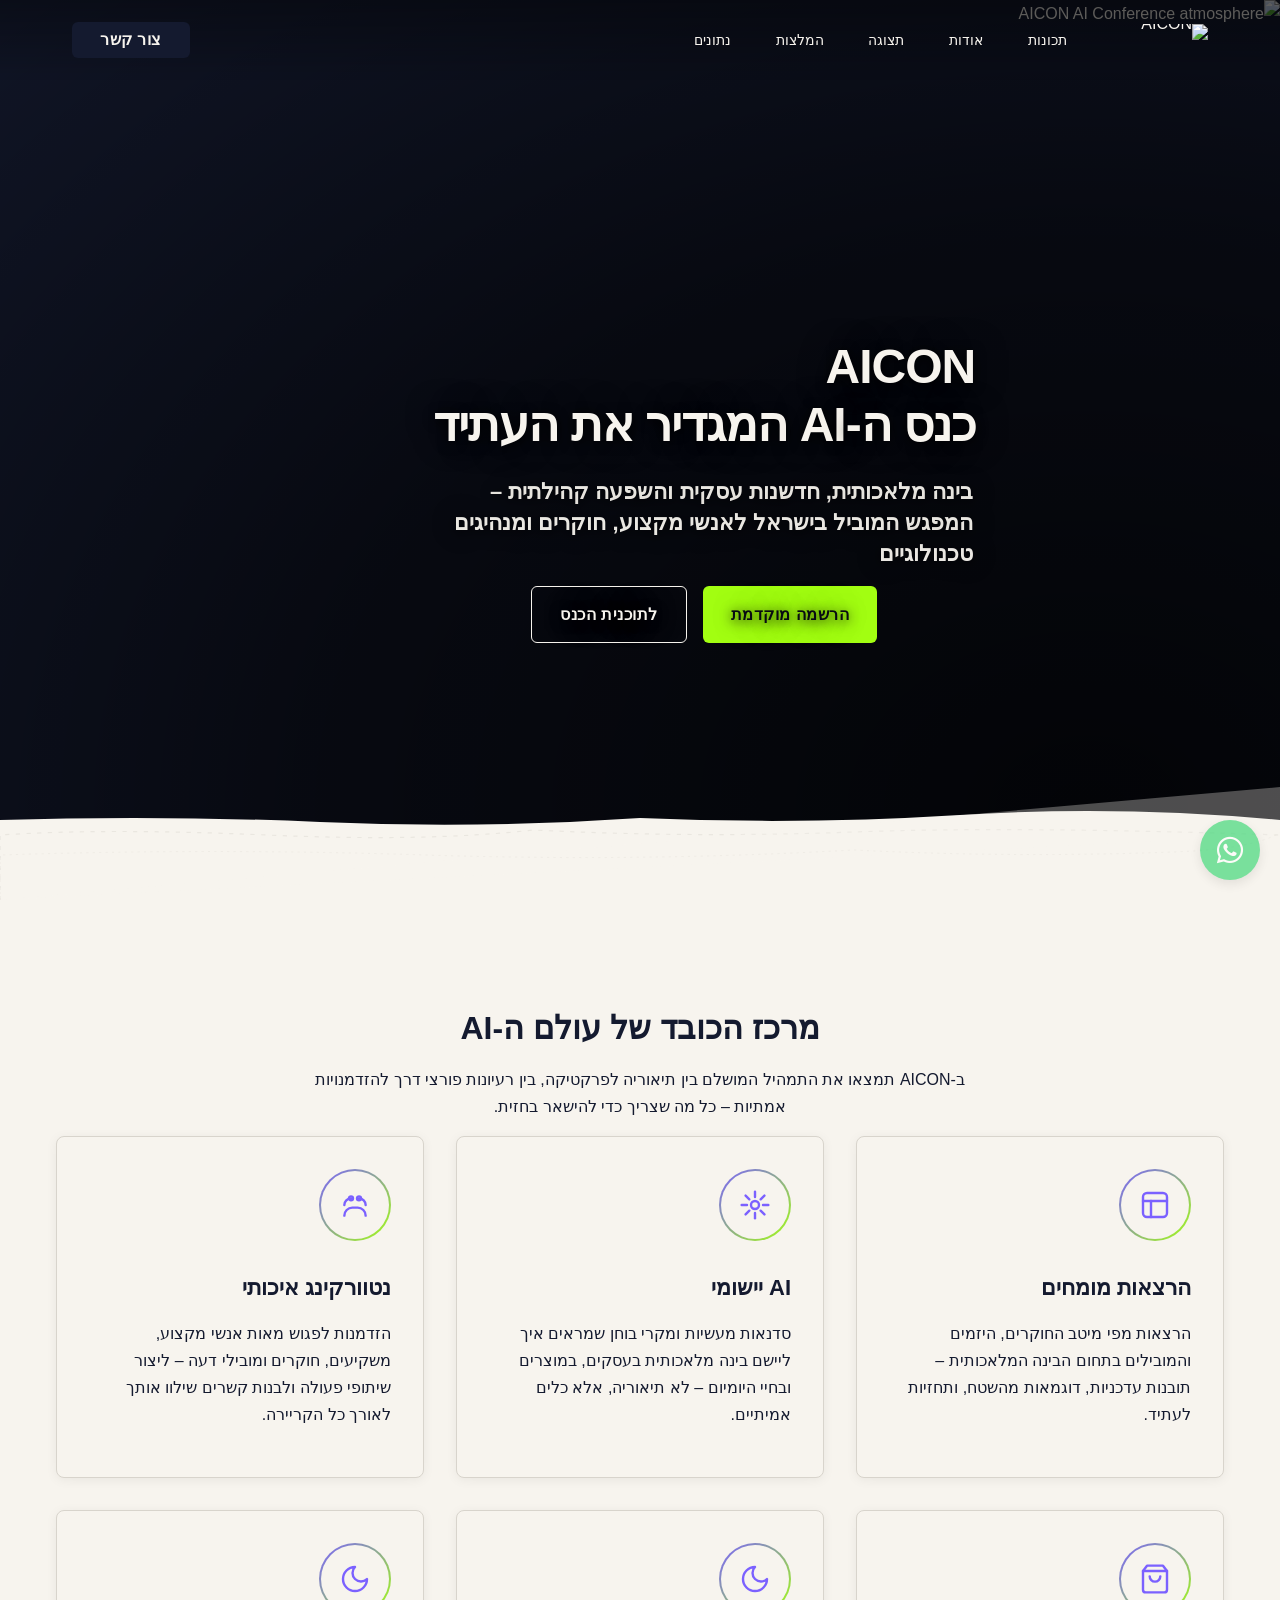
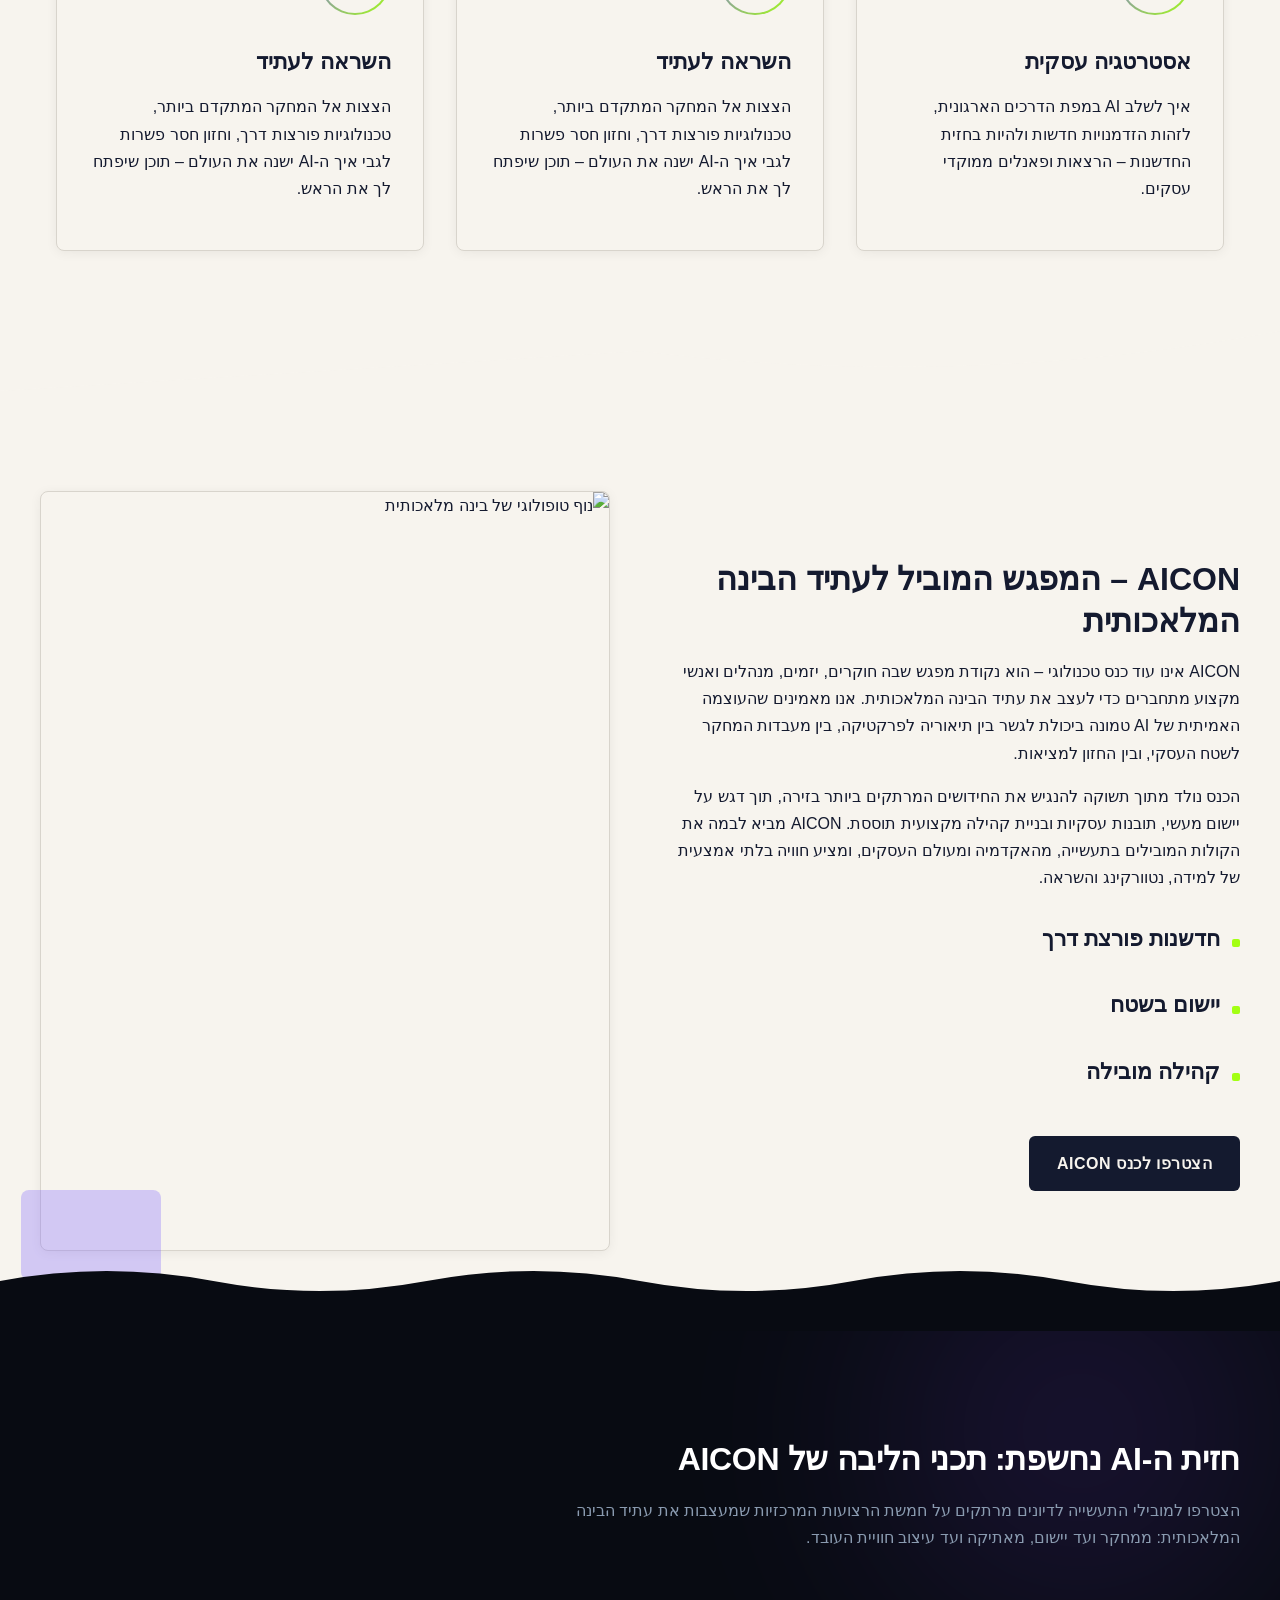
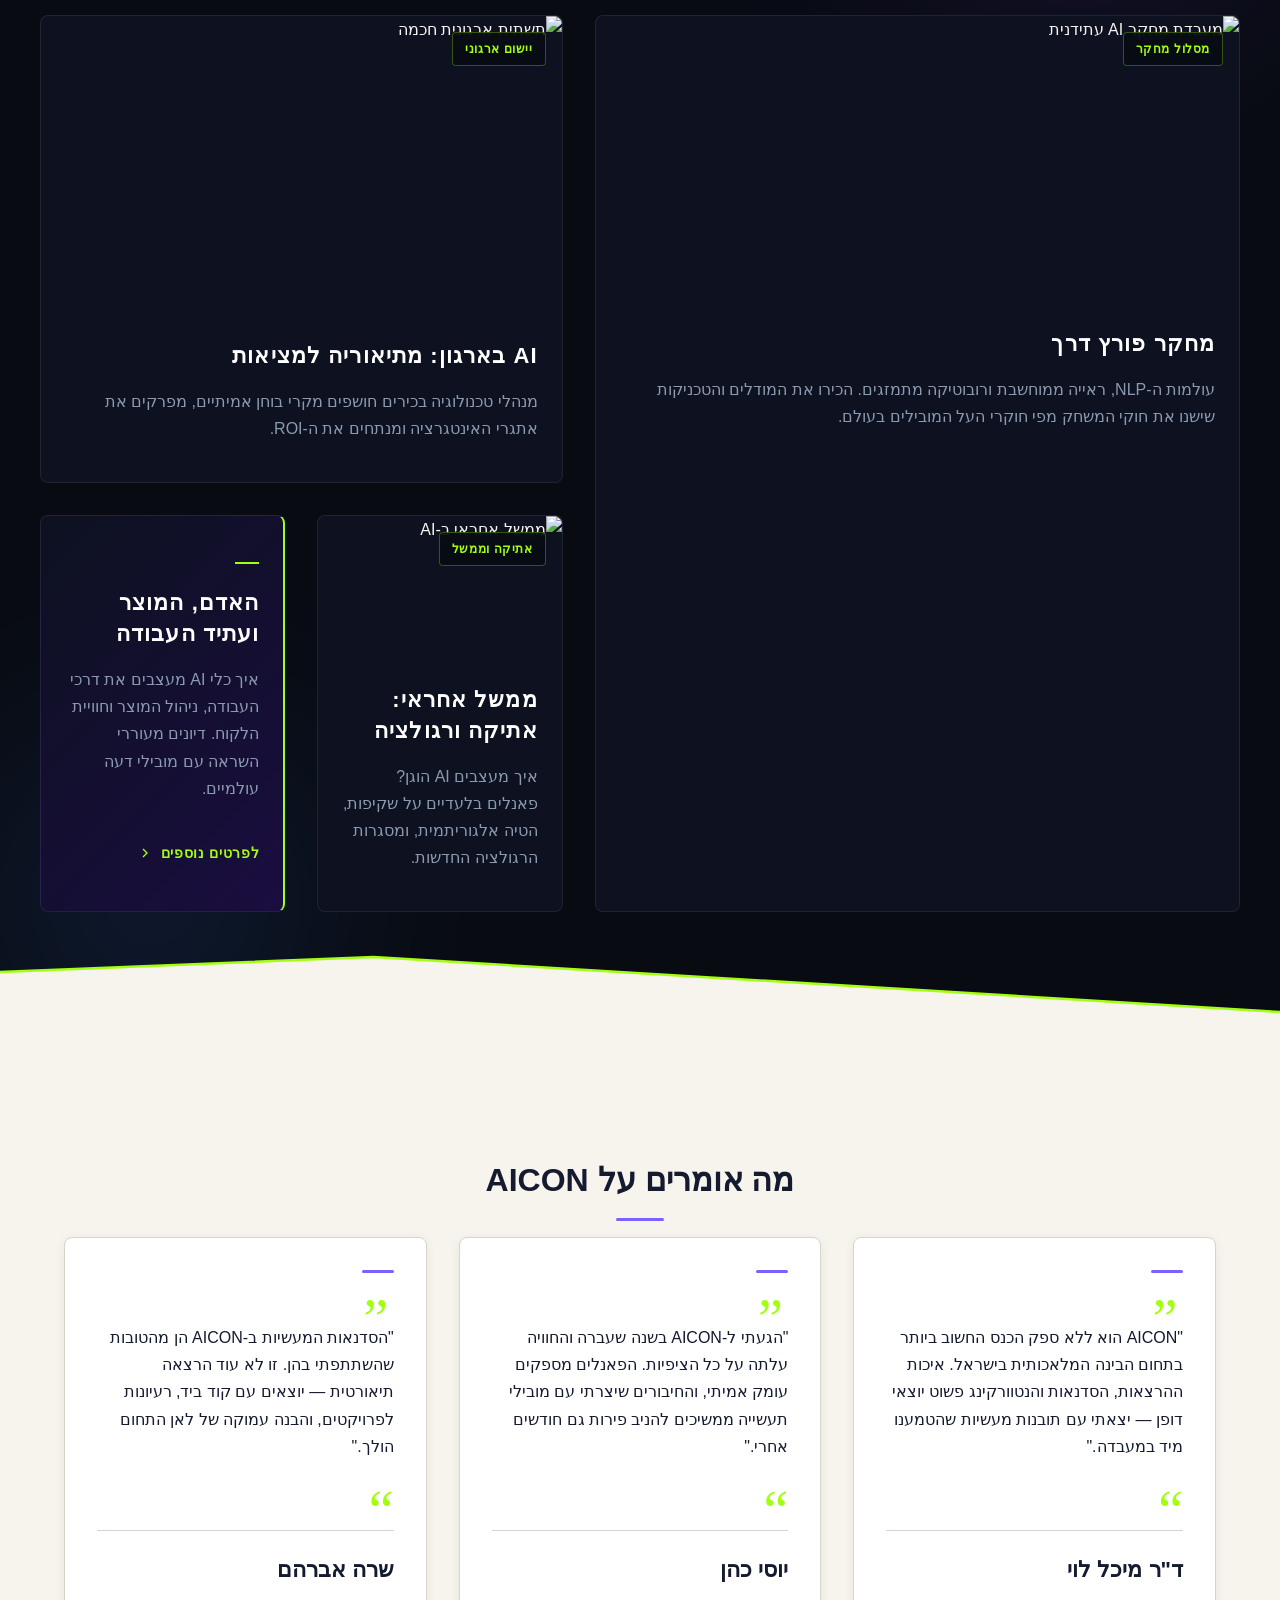
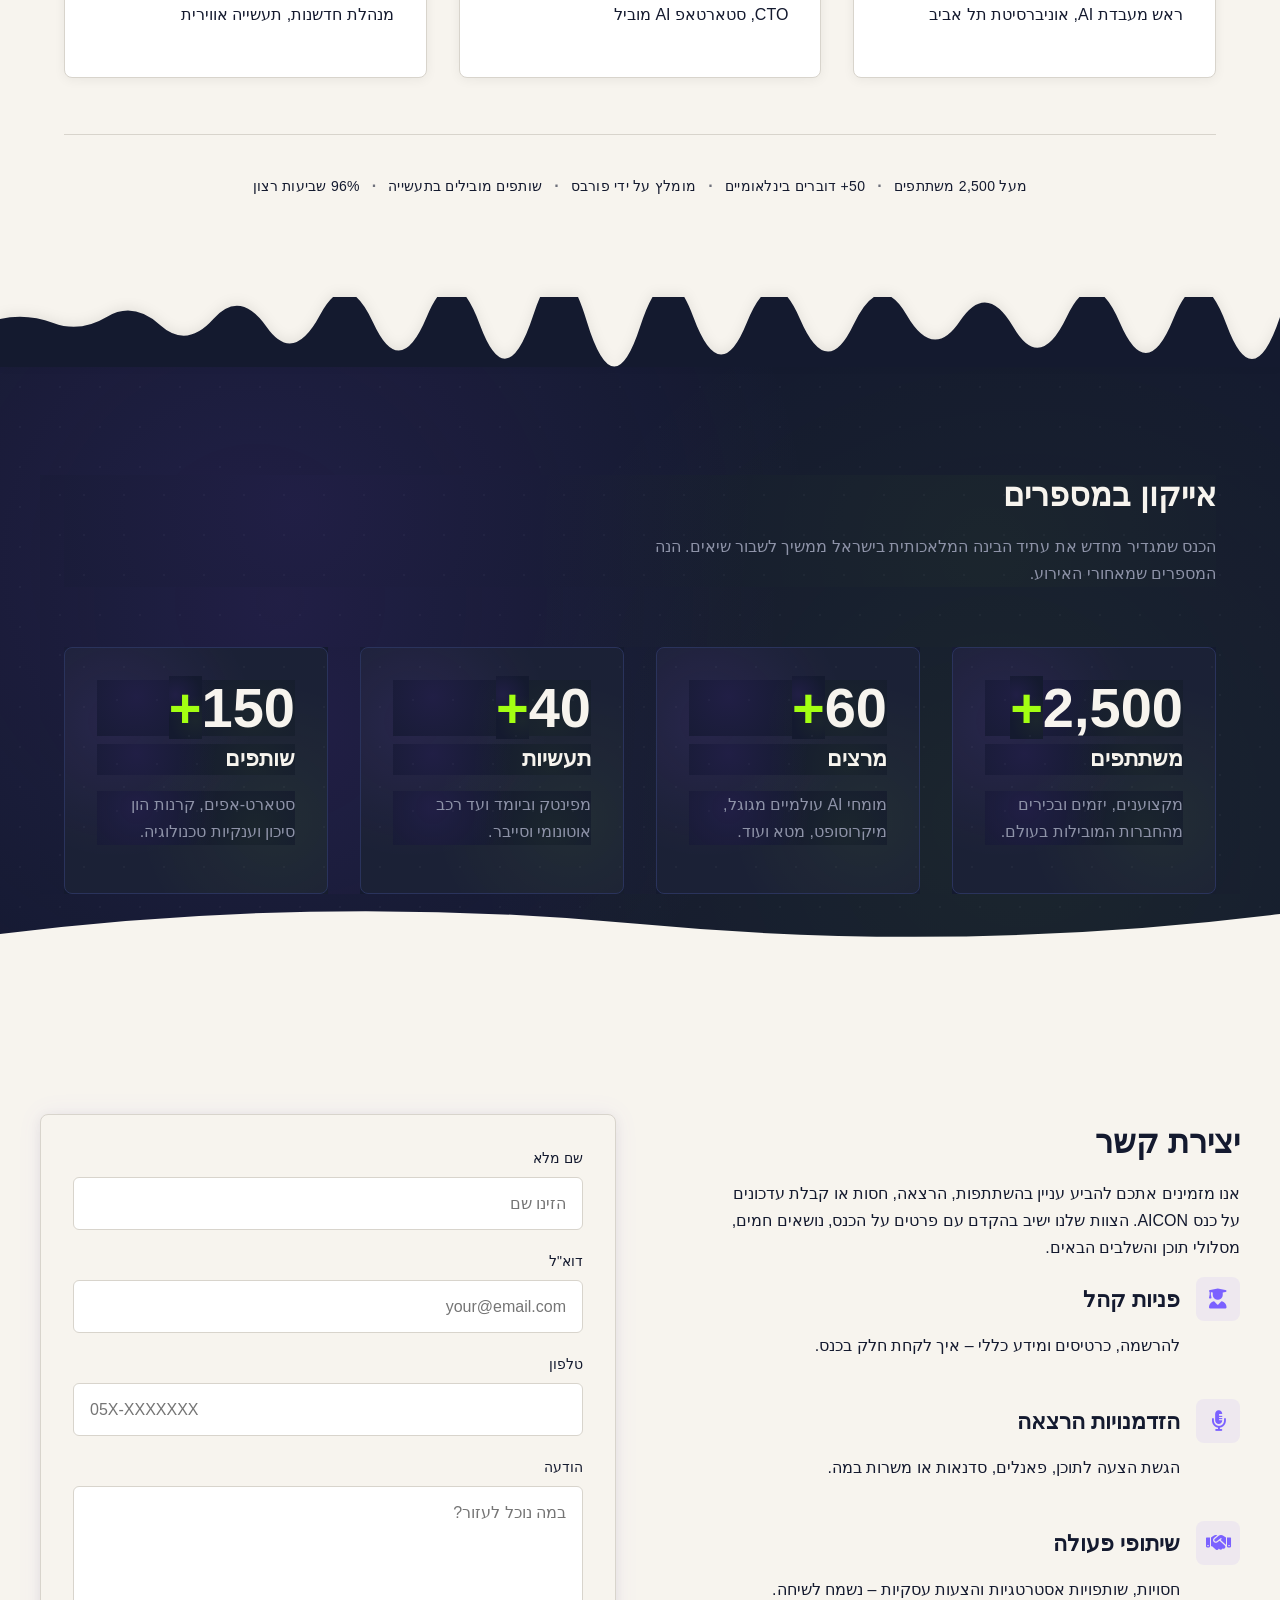
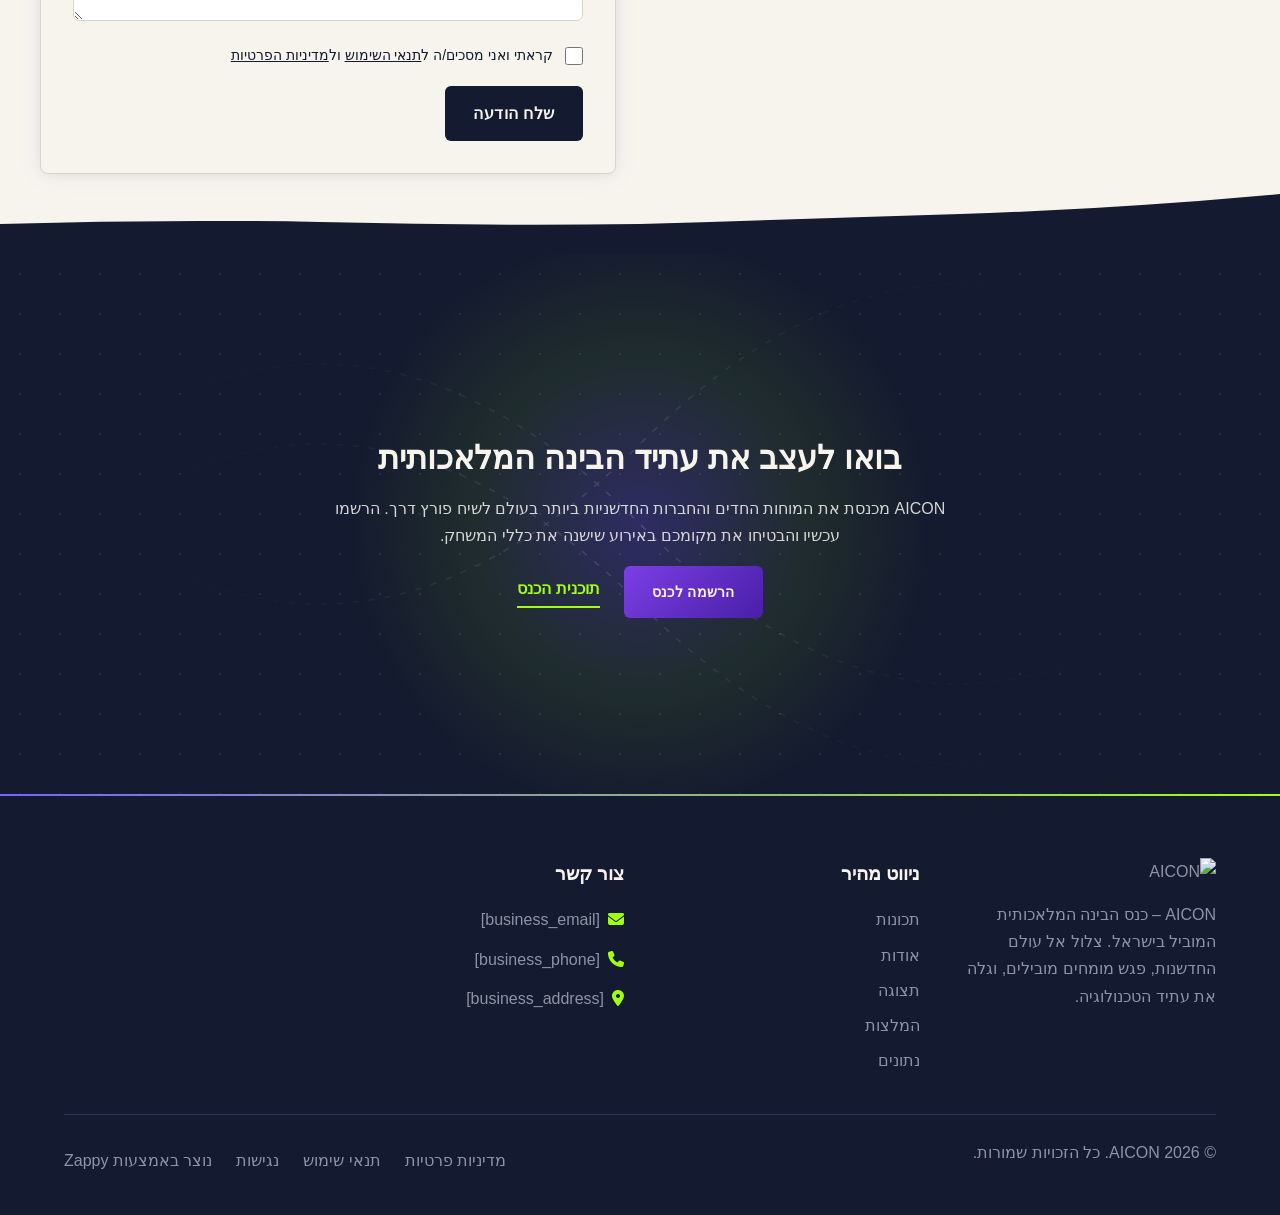
==== commit 5bcab292: "Background sync: Progressive GitHub Sync" ====
--- a/public/index.html
+++ b/public/index.html
@@ -1 +1 @@
-<!doctype html><html dir="rtl" lang="he"><head><meta charset="UTF-8"><meta content="width=device-width,initial-scale=1" name="viewport"><meta content="index, follow" name="robots"><title>aicon 56 price — AICON</title><meta content="AICON is an AI-focused conference brand. The event centers around artificial intelligence, bringing together professionals, innovators, and enthusiasts in the A" name="description"><meta content="aicon 56 price, aicon 72 sl, AICON, aicon" name="keywords"><link href="/assets/favicon.ico" rel="icon" type="image/x-icon"><link href="/assets/favicon-16x16.png" rel="icon" type="image/png" sizes="16x16"><link href="/assets/favicon-32x32.png" rel="icon" type="image/png" sizes="32x32"><link href="/assets/favicon-48x48.png" rel="icon" type="image/png" sizes="48x48"><link href="/assets/favicon-192x192.png" rel="icon" type="image/png" sizes="192x192"><link href="/assets/favicon-512x512.png" rel="icon" type="image/png" sizes="512x512"><link href="/assets/apple-touch-icon.png" rel="apple-touch-icon"><script>!function(){"use strict";var t="de06885e-1c6b-475b-941e-2f0fdef86098",e="https://qaapi.zappy5.com/api/analytics/track",a=18e5,n=2592e6,o=!0,i=!0,r=!0;var s=function(){var e="zappy_visitor_"+t,a=null;try{if(a=localStorage.getItem(e)){var o=JSON.parse(a),i=Date.now();if(i-o.created<n)return o.lastSeen=i,localStorage.setItem(e,JSON.stringify(o)),o.id}}catch(t){console.warn("Zappy Analytics: LocalStorage not available")}var r="zv_"+Date.now()+"_"+Math.random().toString(36).substr(2,9);try{localStorage.setItem(e,JSON.stringify({id:r,created:Date.now(),lastSeen:Date.now()}))}catch(t){}return r}(),c=function(){var e="zappy_session_"+t,n=null;try{if(n=sessionStorage.getItem(e)){var o=JSON.parse(n),i=Date.now();if(i-o.timestamp<a)return o.timestamp=i,sessionStorage.setItem(e,JSON.stringify(o)),o.id}}catch(t){console.warn("Zappy Analytics: SessionStorage not available")}var r="zs_"+Date.now()+"_"+Math.random().toString(36).substr(2,9);try{sessionStorage.setItem(e,JSON.stringify({id:r,timestamp:Date.now()}))}catch(t){}return r}();function l(a,n){n=n||{};var o={website_id:t,event_type:a,page_path:window.location.pathname,referrer:document.referrer||"direct",visitor_id:s,session_id:c,metadata:n};if(navigator.sendBeacon){var i=new Blob([JSON.stringify(o)],{type:"application/json"});navigator.sendBeacon(e,i)}else fetch(e,{method:"POST",headers:{"Content-Type":"application/json"},body:JSON.stringify(o),keepalive:!0}).catch(function(t){console.warn("Zappy Analytics: Failed to track event",t)})}o&&l("pageview",{title:document.title,url:window.location.href}),i&&document.addEventListener("click",function(t){var e=t.target;if("BUTTON"===e.tagName||e.closest("button")){var a="BUTTON"===e.tagName?e:e.closest("button");l("click",{element:"button",text:a.textContent.trim().substring(0,100),id:a.id||null,class:a.className||null})}else if("A"===e.tagName||e.closest("a")){var n="A"===e.tagName?e:e.closest("a");l("navigation",{element:"link",text:n.textContent.trim().substring(0,100),href:n.href,external:n.hostname!==window.location.hostname})}},!0),r&&document.addEventListener("submit",function(t){var e=t.target;l("form_submit",{form_id:e.id||null,form_name:e.name||null,form_action:e.action||null,form_method:e.method||"GET"})},!0);var d=Date.now();window.addEventListener("beforeunload",function(){l("page_unload",{time_on_page:Math.floor((Date.now()-d)/1e3),page_path:window.location.pathname})}),window.zappyAnalytics={track:l,getVisitorId:function(){return s},getSessionId:function(){return c}}}()</script><meta content="aicon 56 price — AICON" property="og:title"><meta content="AICON is an AI-focused conference brand. The event centers around artificial intelligence, bringing together professionals, innovators, and enthusiasts in the A" property="og:description"><meta content="summary_large_image" name="twitter:card"><meta content="aicon 56 price — AICON" name="twitter:title"><meta content="AICON is an AI-focused conference brand. The event centers around artificial intelligence, bringing together professionals, innovators, and enthusiasts in the A" name="twitter:description"><meta content="website" property="og:type"><meta content="he_IL" property="og:locale"><link href="https://cdnjs.cloudflare.com/ajax/libs/font-awesome/6.4.0/css/all.min.css" rel="stylesheet"><style>.skip-link{position:absolute;top:0;left:0;transform:translateY(-200%);padding:12px 18px;background:var(--bg-dark,#1a1a1a);color:var(--text-light,#fff);font-weight:600;border-radius:0 0 8px 0;z-index:10000}.skip-link:focus{transform:none;outline:2px solid var(--ring,#fff);outline-offset:2px}:focus-visible{outline:2px solid var(--ring,currentColor);outline-offset:3px}</style><link href="/assets/favicon.ico" rel="icon" type="image/x-icon"><link href="/assets/favicon-16x16.png" rel="icon" type="image/png" sizes="16x16"><link href="/assets/favicon-32x32.png" rel="icon" type="image/png" sizes="32x32"><link href="/assets/favicon-48x48.png" rel="icon" type="image/png" sizes="48x48"><link href="/assets/favicon-192x192.png" rel="icon" type="image/png" sizes="192x192"><link href="/assets/favicon-512x512.png" rel="icon" type="image/png" sizes="512x512"><link href="/assets/apple-touch-icon.png" rel="apple-touch-icon"><link href="https://cdn.jsdelivr.net/npm/vanilla-cookieconsent@3/dist/cookieconsent.css" rel="stylesheet"><script src="https://cdn.jsdelivr.net/npm/vanilla-cookieconsent@3/dist/cookieconsent.umd.js"></script><script src="https://cdn.jsdelivr.net/gh/mickidum/acc_toolbar/acctoolbar/acctoolbar.min.js"></script><link href="/styles.css" rel="stylesheet"><script>window.ZAPPY_WEBSITE_ID="de06885e-1c6b-475b-941e-2f0fdef86098",window.ZAPPY_API_BASE="https://qaapi.zappy5.com"</script><style id="zappy-dropdown-submenu-styles">#navMenu li:has(.sub-menu),.nav-menu li:has(.sub-menu),.navbar li:has(.sub-menu),nav li:has(.sub-menu){position:relative}#navMenu .sub-menu,.nav-menu .sub-menu,.navbar .sub-menu,nav .sub-menu{display:block!important;position:absolute!important;top:100%;left:0;min-width:220px;background:#fff;border-radius:8px;box-shadow:0 8px 25px rgba(0,0,0,.15);padding:8px 0;opacity:0;visibility:hidden;transform:translateY(10px);transition:all .3s ease;z-index:1000;list-style:none;pointer-events:none}#navMenu li:hover>.sub-menu,.nav-menu li:hover>.sub-menu,.navbar li:hover>.sub-menu,nav li:hover>.sub-menu{opacity:1!important;visibility:visible!important;transform:translateY(0)!important;pointer-events:auto!important}.sub-menu li{list-style:none;margin:0;padding:0}.sub-menu a{display:block!important;padding:10px 16px!important;color:var(--text-dark,#333)!important;font-weight:500;text-decoration:none;white-space:nowrap;transition:background-color .2s}.sub-menu .zappy-nav-child>a{padding-left:28px!important;font-size:.9em!important;opacity:.85!important}[dir=rtl] .sub-menu .zappy-nav-child>a,html[lang=ar] .sub-menu .zappy-nav-child>a,html[lang=he] .sub-menu .zappy-nav-child>a{padding-left:10px!important;padding-right:28px!important}.sub-menu .zappy-nav-parent>a{font-weight:600!important}.sub-menu a:hover{background-color:#f5f5f5}[dir=rtl] .nav-menu .sub-menu,[dir=rtl] .navbar .sub-menu,[dir=rtl] nav .sub-menu,html[lang=ar] .nav-menu .sub-menu,html[lang=ar] .navbar .sub-menu,html[lang=ar] nav .sub-menu,html[lang=he] .nav-menu .sub-menu,html[lang=he] .navbar .sub-menu,html[lang=he] nav .sub-menu{left:auto!important;right:0!important}.sub-menu:empty,.sub-menu:not(:has(li)):not(:has(> a)),.sub-menu:not(:has(li:not(.zappy-hidden-menu-item))):not(:has(> a)){display:none!important;opacity:0!important;visibility:hidden!important;pointer-events:none!important}li:has(.menu-group-title):hover>.sub-menu{opacity:1!important;visibility:visible!important;transform:translateY(0)!important;pointer-events:auto!important}#navMenu>li>.menu-group-title,.nav-menu>li>.menu-group-title{display:inline-block;padding:.5rem 1rem;cursor:default;user-select:none}@media (max-width:768px){#navMenu .sub-menu,.nav-menu .sub-menu,.navbar .sub-menu,nav .sub-menu{position:static!important;transform:none!important;box-shadow:none!important;background:0 0!important;max-height:0;overflow:hidden;opacity:0;visibility:hidden;transition:max-height .3s ease,opacity .3s ease;padding:0!important;border-radius:0!important}#navMenu .sub-menu.mobile-expanded,.nav-menu .sub-menu.mobile-expanded,.navbar .sub-menu.mobile-expanded{max-height:none!important;overflow-y:visible!important;opacity:1!important;visibility:visible!important;padding:8px 0 8px 16px!important}[dir=rtl] .sub-menu.mobile-expanded,html[lang=he] .sub-menu.mobile-expanded{padding:8px 16px 8px 0!important}#navMenu li:hover>.sub-menu,.nav-menu li:hover>.sub-menu,.navbar li:hover>.sub-menu,nav li:hover>.sub-menu{opacity:0;visibility:hidden;pointer-events:none}#navMenu li>.sub-menu.mobile-expanded,.nav-menu li>.sub-menu.mobile-expanded,.navbar li>.sub-menu.mobile-expanded,nav li>.sub-menu.mobile-expanded{opacity:1!important;visibility:visible!important;pointer-events:auto!important}#navMenu li:has(.sub-menu),.nav-menu li:has(.sub-menu),.navbar li:has(.sub-menu),nav li:has(.sub-menu){display:flex!important;flex-wrap:wrap!important;align-items:center!important;position:relative!important;min-height:44px!important}#navMenu li:has(.sub-menu)>a,.nav-menu li:has(.sub-menu)>a,.navbar li:has(.sub-menu)>a,nav li:has(.sub-menu)>a{flex:1!important;min-width:0!important}#navMenu li:has(.sub-menu)>.menu-group-title,.nav-menu li:has(.sub-menu)>.menu-group-title,.navbar li:has(.sub-menu)>.menu-group-title,nav li:has(.sub-menu)>.menu-group-title{flex:1!important;min-width:0!important;padding:0!important;line-height:inherit!important}#navMenu li:has(.sub-menu)>.sub-menu,.nav-menu li:has(.sub-menu)>.sub-menu,.navbar li:has(.sub-menu)>.sub-menu,nav li:has(.sub-menu)>.sub-menu{flex-basis:100%!important;width:100%!important}#navMenu li:has(.sub-menu)>a [class*=arrow],#navMenu li:has(.sub-menu)>a [class*=chevron],.nav-menu li:has(.sub-menu)>a .fa-angle-down,.nav-menu li:has(.sub-menu)>a .fa-chevron-down,.nav-menu li:has(.sub-menu)>a [class*=arrow],.nav-menu li:has(.sub-menu)>a [class*=chevron],nav li:has(.sub-menu)>a [class*=arrow],nav li:has(.sub-menu)>a [class*=chevron]{display:none!important;visibility:hidden!important}.mobile-submenu-toggle{display:flex!important;align-items:center!important;justify-content:center!important;width:44px!important;height:auto!important;background:0 0!important;border:none!important;cursor:pointer!important;color:var(--text-light)!important;position:static!important;flex-shrink:0!important;align-self:stretch!important;z-index:2!important;padding:0!important;margin:0!important}.mobile-submenu-toggle::after{content:''!important;width:0!important;height:0!important;border-left:6px solid transparent!important;border-right:6px solid transparent!important;border-top:7px solid currentColor!important;transition:transform .3s ease!important}.mobile-submenu-toggle.expanded::after{transform:rotate(180deg)!important}.sub-menu a{padding:10px 0!important;display:block!important;color:var(--text-light)!important;white-space:normal!important}.sub-menu .zappy-nav-child>a{padding-left:28px!important;font-size:.9em!important;opacity:.85!important}[dir=rtl] .sub-menu .zappy-nav-child>a,html[lang=ar] .sub-menu .zappy-nav-child>a,html[lang=he] .sub-menu .zappy-nav-child>a{padding-left:0!important;padding-right:28px!important}.sub-menu .zappy-nav-parent>a{font-weight:600!important}#navMenu.active,.nav-menu.active{max-width:100vw!important;overflow-x:hidden!important;box-sizing:border-box!important}.navbar .sub-menu li a,.zappy-products-dropdown .sub-menu a,nav.navbar .sub-menu li a{color:var(--text-light)!important}}@media (min-width:769px){.mobile-submenu-toggle{display:none!important}}</style><style id="zappy-widget-visibility">html[dir=rtl] .whatsapp-float{right:20px!important;left:auto!important}html:not([dir]) .whatsapp-float,html[dir=ltr] .whatsapp-float{left:20px!important;right:auto!important}html[dir=rtl] #mic-access-tool-general-button,html[dir=rtl] #mic-init-access-tool #mic-access-tool-general-button,html[dir=rtl] #mic-init-access-tool .mic-access-tool-general-button,html[dir=rtl] ._access-icon,html[dir=rtl] .mic-access-tool-general-button{left:20px!important;right:auto!important}html:not([dir]) #mic-access-tool-general-button,html:not([dir]) #mic-init-access-tool #mic-access-tool-general-button,html:not([dir]) #mic-init-access-tool .mic-access-tool-general-button,html:not([dir]) ._access-icon,html:not([dir]) .mic-access-tool-general-button,html[dir=ltr] #mic-access-tool-general-button,html[dir=ltr] #mic-init-access-tool #mic-access-tool-general-button,html[dir=ltr] #mic-init-access-tool .mic-access-tool-general-button,html[dir=ltr] ._access-icon,html[dir=ltr] .mic-access-tool-general-button{right:20px!important;left:auto!important}@media (max-width:768px){.whatsapp-float{display:flex!important}}@media (min-width:769px){.whatsapp-float{display:flex!important}}@media (max-width:768px){#mic-access-tool-general-button,#mic-init-access-tool #mic-access-tool-general-button,#mic-init-access-tool .mic-access-tool-general-button,._access-icon,.mic-access-tool-general-button{display:flex!important;visibility:visible!important;opacity:1!important;pointer-events:auto!important}#mic-access-tool-box.opened-mic-access-tool,#mic-init-access-tool #mic-access-tool-box.opened-mic-access-tool,.mic-access-tool-box.opened-mic-access-tool{visibility:visible!important;opacity:1!important;pointer-events:auto!important}}@media (min-width:769px){#mic-access-tool-general-button,#mic-init-access-tool #mic-access-tool-general-button,#mic-init-access-tool .mic-access-tool-general-button,._access-icon,.mic-access-tool-general-button{display:flex!important;visibility:visible!important;opacity:1!important;pointer-events:auto!important}#mic-access-tool-box.opened-mic-access-tool,#mic-init-access-tool #mic-access-tool-box.opened-mic-access-tool,.mic-access-tool-box.opened-mic-access-tool{visibility:visible!important;opacity:1!important;pointer-events:auto!important}}</style></head><body><a href="#main" class="skip-link">דלג לתוכן הראשי</a><nav class="navbar" dir="rtl"><button class="mobile-toggle" aria-label="Menu" id="mobileToggle"><svg viewBox="0 0 24 24" fill="none" height="24" width="24" class="hamburger-icon"><path d="M3 12h18M3 6h18M3 18h18" stroke="currentColor" stroke-width="2" stroke-linecap="round"></path></svg> <svg viewBox="0 0 24 24" fill="none" height="24" width="24" class="close-icon" style="display:none"><path d="M18 6L6 18M6 6l12 12" stroke="currentColor" stroke-width="2" stroke-linecap="round"></path></svg></button> <button class="phone-header-btn" aria-label="Call" data-phone="[business_phone]"><svg viewBox="0 0 24 24" fill="currentColor" height="20" width="20"><path d="M22 16.92v3a2 2 0 0 1-2.18 2 19.79 19.79 0 0 1-8.63-3.07 19.5 19.5 0 0 1-6-6 19.79 19.79 0 0 1-3.07-8.67A2 2 0 0 1 4.11 2h3a2 2 0 0 1 2 1.72 12.84 12.84 0 0 0 .7 2.81 2 2 0 0 1-.45 2.11L8.09 9.91a16 16 0 0 0 6 6l1.27-1.27a2 2 0 0 1 2.11-.45 12.84 12.84 0 0 0 2.81.7A2 2 0 0 1 22 16.92z"></path></svg></button><div class="nav-container"><div class="nav-right-group"><div class="nav-brand"><a href="/" class="logo-link"><img alt="AICON" src="/assets/site-----image-1.webp" class="logo"></a></div><ul class="nav-menu" id="navMenu"><li><a href="#features">תכונות</a></li><li><a href="#about">אודות</a></li><li><a href="#showcase">תצוגה</a></li><li><a href="#testimonials">המלצות</a></li><li><a href="#stats">נתונים</a></li></ul></div><div class="nav-cta-container"><a href="#contact" class="nav-cta-btn">צור קשר</a></div></div></nav><script>window.addEventListener("load",function(){const e=document.querySelector(".navbar, nav, header");if(!e)return void console.log("[Navbar] Navbar element not found");let t=document.getElementById("mobileToggle")||document.querySelector(".mobile-toggle")||document.querySelector(".hamburger")||document.querySelector(".hamburger-menu")||document.querySelector(".menu-toggle")||document.querySelector(".burger-menu")||document.querySelector('[aria-label="Menu"]')||document.querySelector('[aria-label="תפריט"]');const n=document.querySelector(".phone-header-btn"),o=window.getComputedStyle(e);let r=o.backgroundColor;if(console.log("[Navbar] Initial navbar background:",r),"transparent"===r||"rgba(0, 0, 0, 0)"===r||r.startsWith("rgba")&&r.includes(", 0)")){const e=o.backgroundImage;if(e&&"none"!==e)console.log("[Navbar] Navbar has background image/gradient, using dark text"),r="rgb(240, 240, 240)";else{const e=window.getComputedStyle(document.body).backgroundColor;console.log("[Navbar] Navbar transparent, using body background:",e),r=e}}const a=r.match(/\d+/g);if(a&&a.length>=3){const e=(.299*parseInt(a[0])+.587*parseInt(a[1])+.114*parseInt(a[2]))/255;console.log("[Navbar] Mobile button colors preserved from Claude CSS (luminance:",e.toFixed(2)+")");const o=document.createElement("style");o.id="zappy-mobile-nav-fix";document.documentElement.lang;document.documentElement.dir,o.textContent='\n        /* Hide mobile buttons on desktop, show only on mobile */\n        @media (min-width: 769px) {\n          .mobile-toggle,\n          .phone-header-btn {\n            display: none !important;\n          }\n        }\n        \n        /* Show and position mobile buttons correctly on mobile */\n        @media (max-width: 768px) {\n          .navbar,\n          nav.navbar {\n            min-height: 70px !important;\n          }\n\n          .mobile-toggle,\n          .phone-header-btn {\n            position: absolute !important;\n            top: 0 !important;\n            bottom: 0 !important;\n            margin-top: auto !important;\n            margin-bottom: auto !important;\n            transform: none !important;\n            z-index: 1001 !important;\n            display: flex !important;\n            align-items: center !important;\n            justify-content: center !important;\n            width: 36px !important;\n            height: 36px !important;\n            border-radius: 50% !important;\n            border: none !important;\n            cursor: pointer !important;\n            padding: 6px !important;\n            background: none !important;\n            color: var(--nav-text, var(--text-light)) !important;\n            touch-action: manipulation !important;\n            -webkit-tap-highlight-color: transparent !important;\n          }\n\n          html[data-zappy-site-type="ecommerce"] .phone-header-btn,\n          body[data-zappy-site-type="ecommerce"] .phone-header-btn,\n          html[data-zappy-site-type="ecommerce"] header .phone-header-btn,\n          html[data-zappy-site-type="ecommerce"] nav .phone-header-btn {\n            display: none !important;\n            visibility: hidden !important;\n            width: 0 !important;\n            height: 0 !important;\n            min-width: 0 !important;\n            overflow: hidden !important;\n          }\n          \n          /* LTR positioning (default): hamburger LEFT, phone RIGHT */\n          html:not([dir="rtl"]):not([lang="he"]):not([lang="ar"]) .mobile-toggle,\n          html[dir="ltr"] .mobile-toggle {\n            left: 12px !important;\n            right: auto !important;\n          }\n          html:not([dir="rtl"]):not([lang="he"]):not([lang="ar"]) .phone-header-btn,\n          html[dir="ltr"] .phone-header-btn {\n            right: 12px !important;\n            left: auto !important;\n          }\n          \n          /* RTL positioning: hamburger RIGHT, phone LEFT */\n          html[dir="rtl"] .mobile-toggle,\n          html[lang="he"] .mobile-toggle,\n          html[lang="ar"] .mobile-toggle {\n            right: 12px !important;\n            left: auto !important;\n          }\n          html[dir="rtl"] .phone-header-btn,\n          html[lang="he"] .phone-header-btn,\n          html[lang="ar"] .phone-header-btn {\n            left: 12px !important;\n            right: auto !important;\n          }\n          \n          /* CRITICAL: Ensure nav-container has min-height on mobile */\n          /* All children are positioned absolutely/fixed on mobile, so height:auto collapses to 0 */\n          .nav-container {\n            min-height: 70px !important;\n            position: relative !important;\n          }\n          \n          /* Ensure SVG icons are properly sized and inherit color */\n          .mobile-toggle svg,\n          .phone-header-btn svg {\n            width: 24px !important;\n            height: 24px !important;\n            /* Don\'t force display - let JavaScript control hamburger/close toggle */\n          }\n          \n          /* Reset nav-cta-container on mobile - remove desktop box-shadow/padding */\n          /* that creates a visible ghost box when CTA button is hidden */\n          .nav-cta-container {\n            box-shadow: none !important;\n            padding: 0 !important;\n          }\n          \n          /* Hide nav-cta-container entirely on mobile when there\'s no lang-switcher */\n          /* (only the CTA button is inside, and it\'s hidden on mobile) */\n          .nav-cta-container:not(:has(.lang-switcher)) {\n            display: none !important;\n          }\n          \n          /* CRITICAL: Prevent hero image fade gradient from bleeding over headline text */\n          /* The .image-fade-gradient has bottom: -30px (extends below parent) */\n          /* On mobile stacked layout, this overlaps the h1 text below the image */\n          .hero-image-column {\n            overflow: hidden !important;\n          }\n          .image-fade-gradient {\n            bottom: 0 !important;\n          }\n          \n          /* Hide desktop language switcher on mobile - hamburger menu handles it */\n          /* High specificity to override stored CSS */\n          .lang-switcher,\n          .nav-cta-container .lang-switcher,\n          .nav-container .lang-switcher,\n          .navbar .lang-switcher,\n          .navbar .nav-cta-container .lang-switcher {\n            display: none !important;\n          }\n        }\n      ';const r=document.getElementById("zappy-mobile-nav-fix");r&&r.remove(),document.head.appendChild(o),console.log("[Navbar] Critical CSS injected for mobile nav positioning");const i=window.innerWidth<=768;if(t){const e=t.querySelector(".hamburger-icon"),n=t.querySelector(".close-icon");e&&(e.style.setProperty("width","24px","important"),e.style.setProperty("height","24px","important"),e.style.setProperty("display","block","important")),n&&(n.style.setProperty("width","24px","important"),n.style.setProperty("height","24px","important"),n.style.setProperty("display","none","important")),i?(t.style.setProperty("position","absolute","important"),t.style.setProperty("top","0","important"),t.style.setProperty("bottom","0","important"),t.style.setProperty("margin-top","auto","important"),t.style.setProperty("margin-bottom","auto","important"),t.style.setProperty("transform","none","important"),t.style.setProperty("z-index","1001","important"),t.style.removeProperty("left"),t.style.removeProperty("right"),console.log("[Navbar] Mobile toggle positioning applied (mobile viewport)")):(t.style.removeProperty("position"),t.style.removeProperty("top"),t.style.removeProperty("transform"),t.style.removeProperty("z-index"),t.style.removeProperty("left"),t.style.removeProperty("right"),console.log("[Navbar] Desktop viewport - cleared mobile toggle inline positioning"))}if(n){const e=n.querySelector("svg");e&&(e.style.width="24px",e.style.height="24px",e.setAttribute("width","24"),e.setAttribute("height","24")),i?(n.style.setProperty("position","absolute","important"),n.style.setProperty("top","0","important"),n.style.setProperty("bottom","0","important"),n.style.setProperty("margin-top","auto","important"),n.style.setProperty("margin-bottom","auto","important"),n.style.setProperty("transform","none","important"),n.style.setProperty("z-index","1001","important"),n.style.removeProperty("left"),n.style.removeProperty("right"),console.log("[Navbar] Phone button positioning applied (mobile viewport)")):(n.style.removeProperty("position"),n.style.removeProperty("top"),n.style.removeProperty("transform"),n.style.removeProperty("z-index"),n.style.removeProperty("left"),n.style.removeProperty("right"),console.log("[Navbar] Desktop viewport - cleared phone button inline positioning"))}}else console.log("[Navbar] Could not parse background color:",r);t=document.getElementById("mobileToggle")||document.querySelector(".mobile-toggle")||document.querySelector(".hamburger")||document.querySelector(".hamburger-menu")||document.querySelector(".menu-toggle")||document.querySelector(".burger-menu")||document.querySelector('[aria-label="Menu"]')||document.querySelector('[aria-label="תפריט"]');const i=document.getElementById("navMenu")||document.querySelector(".nav-menu")||document.querySelector(".nav-links")||document.querySelector("nav ul:not(.submenu)");if(!t||!i)return void console.log("[Navbar] Mobile toggle or menu not found:",{toggle:!!t,menu:!!i});i.id||(i.id="navMenu"),console.log("[Navbar] Initializing mobile menu...");const l=t.cloneNode(!0);t.parentNode.replaceChild(l,t);var s=0;function p(e){var t=Date.now();t-s<300||(s=t,function(e){e.preventDefault(),e.stopPropagation();const t=l.querySelector(".hamburger-icon"),n=l.querySelector(".close-icon");i.classList.contains("active")?(i.classList.remove("active"),t&&t.style.setProperty("display","block","important"),n&&n.style.setProperty("display","none","important"),document.body.style.overflow="",console.log("[Navbar] Menu closed")):(i.classList.add("active"),t&&t.style.setProperty("display","none","important"),n&&n.style.setProperty("display","block","important"),document.body.style.overflow="hidden",console.log("[Navbar] Menu opened"))}(e))}l.addEventListener("click",p),l.addEventListener("touchend",p),i.querySelectorAll("a").forEach(function(e){e.addEventListener("click",function(){if("#"===this.getAttribute("href"))return;const e=l.querySelector(".hamburger-icon"),t=l.querySelector(".close-icon");i.classList.remove("active"),e&&e.style.setProperty("display","block","important"),t&&t.style.setProperty("display","none","important"),document.body.style.overflow="",console.log("[Navbar] Menu closed (link clicked)")})});var m=i.querySelectorAll(".dropdown-toggle");m.forEach(function(e){e.addEventListener("click",function(e){e.preventDefault(),e.stopPropagation();var t=this.closest(".nav-dropdown");t&&(t.parentNode.querySelectorAll(".nav-dropdown.open").forEach(function(e){e!==t&&e.classList.remove("open")}),t.classList.toggle("open"),console.log("[Navbar] Dropdown toggled:",t.classList.contains("open")?"open":"closed"))})}),document.addEventListener("click",function(e){e.target.closest(".nav-dropdown")||document.querySelectorAll(".nav-dropdown.open").forEach(function(e){e.classList.remove("open")})}),console.log("[Navbar] Dropdown handlers initialized for "+m.length+" dropdowns"),n&&n.addEventListener("click",function(){const e=document.querySelectorAll('a[href^="tel:"]'),t=e.length>0?e[0].getAttribute("href").replace("tel:",""):"[business_phone]";window.location.href="tel:"+t,console.log("[Navbar] Phone button clicked")}),console.log("[Navbar] Mobile menu initialized successfully")})</script><main id="main"><section class="index-hero-section" data-band-index="0" data-layout-spec="בית-hero" id="hero" data-hero-type="fullscreen-scrim" data-zappy-content-align="upper-right"><div class="index-hero-section__bg-wrapper"><img alt="AICON AI Conference atmosphere" src="/assets/site-index-hero-image-1.webp" data-context="Futuristic AI conference atmosphere, cinematic lighting, indigo-to-violet depth, luminous mesh gradients, subtle orange sparks, lime green accents, topographic contour lines, dark conference hall with holographic displays, audience silhouettes, realistic but abstract, 4K" data-placeholder="index-hero-image-1" height="800" loading="eager" width="1200" class="index-hero-section__bg-img" data-element-id="img-1780297740701-av1i2wv2i" data-element-type="image" data-hero-background="true" data-hero-bg="true" fetchpriority="high"></div><div class="index-hero-section__scrim" aria-hidden="true"></div><div class="index-hero-section__overlay" data-zappy-align-target="true"><h1 class="index-hero-section__headline">AICON<br>כנס ה-AI המגדיר את העתיד</h1><h3 class="index-hero-section__subtitle">בינה מלאכותית, חדשנות עסקית והשפעה קהילתית – המפגש המוביל בישראל לאנשי מקצוע, חוקרים ומנהיגים טכנולוגיים</h3><div class="index-hero-section__cta-row"><a href="#register" class="index-hero-section__cta index-hero-section__cta--primary">הרשמה מוקדמת</a> <a href="#agenda" class="index-hero-section__cta index-hero-section__cta--secondary">לתוכנית הכנס</a></div></div><div class="index-hero-section__divider-wrapper"><svg viewBox="0 0 1200 120" preserveAspectRatio="none" xmlns="http://www.w3.org/2000/svg" aria-hidden="true" data-no-icon-edit="true"><defs><linearGradient id="dividerMeshGrad" x1="0%" x2="100%" y1="100%" y2="0%"><stop offset="0%" stop-color="var(--bg-light)" stop-opacity="1"></stop><stop offset="100%" stop-color="var(--bg-light)" stop-opacity="0.7"></stop></linearGradient></defs><path d="M0,120 L0,40 Q150,35 300,42 T600,38 Q750,45 900,35 T1200,40 L1200,120 Z" fill="var(--bg-light)"></path><path d="M0,120 L0,55 Q100,48 250,55 T500,50 Q650,58 800,52 T1200,55" fill="var(--bg-light)" stroke="var(--border-light)" stroke-width="1.2" opacity="0.4" stroke-dasharray="4 6"></path><path d="M0,120 L0,75 Q200,68 400,75 T800,70 Q950,78 1100,72 T1200,7" fill="var(--bg-light)" stroke="var(--border-light)" stroke-width="0.8" opacity="0.3" stroke-dasharray="2 4"></path></svg></div></section><section class="index-features-section" data-band-index="1" data-layout-spec="בית-features" id="features"><div class="index-features-container"><h2 class="index-features-title">מרכז הכובד של עולם ה-AI</h2><p class="index-features-subtitle">ב-AICON תמצאו את התמהיל המושלם בין תיאוריה לפרקטיקה, בין רעיונות פורצי דרך להזדמנויות אמתיות – כל מה שצריך כדי להישאר בחזית.</p><div class="index-features-grid zappy-preserve-css-grid" style="--zappy-grid-cols:repeat(3, minmax(0, 1fr));display:grid;grid-template-columns:repeat(3, minmax(0, 1fr));align-items:stretch !important" data-zappy-explicit-columns="true" data-original-gap="32px" data-original-item-width="368" data-zappy-auto-grid="true" id="zappy-auto-grid-1780310963439-siu1zi"><div class="index-features-card" data-grid-item-index="0"><div class="index-features-icon-circle" aria-hidden="true"><svg viewBox="0 0 24 24" fill="none" stroke="currentColor" stroke-width="1.8" data-element-type="icon" data-icon-type="svg" stroke-linecap="round" stroke-linejoin="round"><rect height="18" width="18" rx="3" x="3" y="3"></rect><line x1="3" x2="21" y1="9" y2="9"></line><line x1="9" x2="9" y1="21" y2="9"></line></svg></div><h3 class="index-features-card-title">הרצאות מומחים</h3><p class="index-features-card-text">הרצאות מפי מיטב החוקרים, היזמים והמובילים בתחום הבינה המלאכותית – תובנות עדכניות, דוגמאות מהשטח, ותחזיות לעתיד.</p></div><div class="index-features-card" data-grid-item-index="1"><div class="index-features-icon-circle" aria-hidden="true"><svg viewBox="0 0 24 24" fill="none" stroke="currentColor" stroke-width="1.8" data-element-type="icon" data-icon-type="svg" stroke-linecap="round" stroke-linejoin="round"><circle cx="12" cy="12" r="3"></circle><path d="M12 2v4"></path><path d="M12 18v4"></path><path d="M4.93 4.93l2.83 2.83"></path><path d="M16.24 16.24l2.83 2.83"></path><path d="M2 12h4"></path><path d="M18 12h4"></path><path d="M4.93 19.07l2.83-2.83"></path><path d="M16.24 7.76l2.83-2.83"></path></svg></div><h3 class="index-features-card-title">AI יישומי</h3><p class="index-features-card-text">סדנאות מעשיות ומקרי בוחן שמראים איך ליישם בינה מלאכותית בעסקים, במוצרים ובחיי היומיום – לא תיאוריה, אלא כלים אמיתיים.</p></div><div class="index-features-card" data-grid-item-index="2"><div class="index-features-icon-circle" aria-hidden="true"><svg viewBox="0 0 24 24" fill="none" stroke="currentColor" stroke-width="1.8" data-element-type="icon" data-icon-type="svg" stroke-linecap="round" stroke-linejoin="round"><circle cx="9" cy="7" r="1.5"></circle><circle cx="15" cy="7" r="1.5"></circle><path d="M9 7a5 5 0 0 0-5 5"></path><path d="M15 7a5 5 0 0 1 5 5"></path><path d="M4 20c0-3.3 2.7-6 6-6h4c3.3 0 6 2.7 6 6"></path></svg></div><h3 class="index-features-card-title">נטוורקינג איכותי</h3><p class="index-features-card-text">הזדמנות לפגוש מאות אנשי מקצוע, משקיעים, חוקרים ומובילי דעה – ליצור שיתופי פעולה ולבנות קשרים שילוו אותך לאורך כל הקריירה.</p></div><div class="index-features-card" data-grid-item-index="3"><div class="index-features-icon-circle" aria-hidden="true"><svg viewBox="0 0 24 24" fill="none" stroke="currentColor" stroke-width="1.8" data-element-type="icon" data-icon-type="svg" stroke-linecap="round" stroke-linejoin="round"><path d="M6 2 3 6v14a2 2 0 0 0 2 2h14a2 2 0 0 0 2-2V6l-3-4Z"></path><path d="M3 6h18"></path><path d="M16 10a4 4 0 0 1-8 0"></path></svg></div><h3 class="index-features-card-title">אסטרטגיה עסקית</h3><p class="index-features-card-text">איך לשלב AI במפת הדרכים הארגונית, לזהות הזדמנויות חדשות ולהיות בחזית החדשנות – הרצאות ופאנלים ממוקדי עסקים.</p></div><div class="index-features-card" data-grid-item-index="4"><div class="index-features-icon-circle" aria-hidden="true"><svg viewBox="0 0 24 24" fill="none" stroke="currentColor" stroke-width="1.8" data-element-type="icon" data-icon-type="svg" stroke-linecap="round" stroke-linejoin="round"><path d="M12 3a6 6 0 0 0 9 9 9 9 0 1 1-9-9Z"></path></svg></div><h3 class="index-features-card-title">השראה לעתיד</h3><p class="index-features-card-text">הצצות אל המחקר המתקדם ביותר, טכנולוגיות פורצות דרך, וחזון חסר פשרות לגבי איך ה-AI ישנה את העולם – תוכן שיפתח לך את הראש.</p></div><div class="index-features-card" style="background-color:rgb(247, 244, 238) !important;padding:32px !important;box-sizing:border-box;grid-area:auto !important" data-grid-item-index="5"><div class="index-features-icon-circle" aria-hidden="true"><svg viewBox="0 0 24 24" fill="none" stroke="currentColor" stroke-width="1.8" data-element-type="icon" data-icon-type="svg" stroke-linecap="round" stroke-linejoin="round" data-element-id="icon-1780311000065-0qr49esbg"><path d="M12 3a6 6 0 0 0 9 9 9 9 0 1 1-9-9Z"></path></svg></div><h3 class="index-features-card-title">כותרת משנה</h3><p class="index-features-card-text">טקסט כאן</p></div></div></div><div class="index-features-divider-wrapper" aria-hidden="true"><svg viewBox="0 0 1200 80" preserveAspectRatio="none" xmlns="http://www.w3.org/2000/svg" aria-hidden="true" data-no-icon-edit="true"><path d="M0,80 L1200,80 L1200,20 Q900,80 600,40 Q300,60 0,80 Z" fill="var(--bg-light)"></path></svg></div></section><section class="index-about-section" data-band-index="2" data-layout-spec="בית-about" id="about" dir="rtl"><div class="about-container"><div class="about-content"><h2>AICON – המפגש המוביל לעתיד הבינה המלאכותית</h2><p>AICON אינו עוד כנס טכנולוגי – הוא נקודת מפגש שבה חוקרים, יזמים, מנהלים ואנשי מקצוע מתחברים כדי לעצב את עתיד הבינה המלאכותית. אנו מאמינים שהעוצמה האמיתית של AI טמונה ביכולת לגשר בין תיאוריה לפרקטיקה, בין מעבדות המחקר לשטח העסקי, ובין החזון למציאות.</p><p>הכנס נולד מתוך תשוקה להנגיש את החידושים המרתקים ביותר בזירה, תוך דגש על יישום מעשי, תובנות עסקיות ובניית קהילה מקצועית תוססת. AICON מביא לבמה את הקולות המובילים בתעשייה, מהאקדמיה ומעולם העסקים, ומציע חוויה בלתי אמצעית של למידה, נטוורקינג והשראה.</p><ul class="value-list"><li><h3>חדשנות פורצת דרך</h3></li><li><h3>יישום בשטח</h3></li><li><h3>קהילה מובילה</h3></li></ul><a href="#" class="cta-button">הצטרפו לכנס AICON</a></div><div class="about-image-wrapper"><div class="image-frame"><img alt="נוף טופולוגי של בינה מלאכותית" src="/assets/site-index-about-image-1.webp" data-context="abstract AI topology with 3D gradient terrain, electric blue undertones, topographic line textures, synthetic landscape, futuristic conference brand imagery" data-placeholder="index-about-image-1" height="400" loading="lazy" width="600" decoding="async"><div class="translucent-backplate" aria-hidden="true"></div></div></div></div><div class="index-about-divider-wrapper"><svg viewBox="0 0 1200 80" preserveAspectRatio="none" xmlns="http://www.w3.org/2000/svg" aria-hidden="true" data-no-icon-edit="true"><path d="M0,80 L0,30 Q100,10 200,30 T400,30 T600,30 T800,30 T1000,30 T1200,30 L1200,80 Z" fill="#080B12"></path></svg></div></section><section class="index-showcase-section" data-band-index="3" data-layout-spec="בית-showcase" id="showcase"><div class="bg-ambient" aria-hidden="true"><div class="ambient-blob blob-violet"></div><div class="ambient-blob blob-blue"></div></div><div class="showcase-container"><div class="showcase-intro"><h2>חזית ה-AI נחשפת: תכני הליבה של AICON</h2><p>הצטרפו למובילי התעשייה לדיונים מרתקים על חמשת הרצועות המרכזיות שמעצבות את עתיד הבינה המלאכותית: ממחקר ועד יישום, מאתיקה ועד עיצוב חוויית העובד.</p></div><div class="showcase-grid"><article class="showcase-tile tile-large"><div class="tile-image"><img alt="מעבדת מחקר AI עתידנית" src="/assets/site-index-showcase-image-1.webp" data-context="Futuristic AI research laboratory with glowing neural network visualizations and abstract data streams in deep violet and electric blue, atmospheric and immersive" data-placeholder="index-showcase-image-1" height="400" loading="lazy" width="600" decoding="async"><div class="tile-badge">מסלול מחקר</div></div><div class="tile-content"><h3>מחקר פורץ דרך</h3><p>עולמות ה-NLP, ראייה ממוחשבת ורובוטיקה מתמזגים. הכירו את המודלים והטכניקות שישנו את חוקי המשחק מפי חוקרי העל המובילים בעולם.</p></div></article><article class="showcase-tile tile-small tile-small-top"><div class="tile-image"><img alt="תשתית ארגונית חכמה" src="/assets/site-index-showcase-image-2.webp" data-context="Abstract isometric visualization of a smart enterprise factory or city skyline with glowing data nodes and AI interfaces in a dark indigo atmosphere" data-placeholder="index-showcase-image-2" height="300" loading="lazy" width="400" decoding="async"><div class="tile-badge">יישום ארגוני</div></div><div class="tile-content"><h3>AI בארגון: מתיאוריה למציאות</h3><p>מנהלי טכנולוגיה בכירים חושפים מקרי בוחן אמיתיים, מפרקים את אתגרי האינטגרציה ומנתחים את ה-ROI.</p></div></article><article class="showcase-tile tile-small tile-small-bottom"><div class="tile-image"><img alt="ממשל אחראי ב-AI" src="/assets/site-index-showcase-image-3.webp" data-context="Interlocking geometric shapes and balanced scales representing law, technology, and ethical AI governance, accented with glowing acid lime and violet" data-placeholder="index-showcase-image-3" height="300" loading="lazy" width="400" decoding="async"><div class="tile-badge">אתיקה וממשל</div></div><div class="tile-content"><h3>ממשל אחראי: אתיקה ורגולציה</h3><p>איך מעצבים AI הוגן? פאנלים בלעדיים על שקיפות, הטיה אלגוריתמית, ומסגרות הרגולציה החדשות.</p></div></article><article class="showcase-tile tile-narrow"><div class="tile-content"><div class="narrow-accent"></div><h3>האדם, המוצר ועתיד העבודה</h3><p>איך כלי AI מעצבים את דרכי העבודה, ניהול המוצר וחוויית הלקוח. דיונים מעוררי השראה עם מובילי דעה עולמיים.</p><a href="#contact" class="narrow-cta"><span>לפרטים נוספים</span> <svg viewBox="0 0 24 24" fill="none" stroke="currentColor" stroke-width="2" height="16" width="16" xmlns="http://www.w3.org/2000/svg"><path d="M15 18l-6-6 6-6"></path></svg></a></div></article></div></div><div class="showcase-divider-wrapper"><svg viewBox="0 0 1200 120" preserveAspectRatio="none" xmlns="http://www.w3.org/2000/svg" aria-hidden="true" data-no-icon-edit="true"><defs><linearGradient id="blurLime" x1="0" x2="0" y1="0" y2="1"><stop offset="0%" stop-color="#A3FF12" stop-opacity="1"></stop><stop offset="100%" stop-color="#A3FF12" stop-opacity="0"></stop></linearGradient></defs><path d="M0,100 L0,40 L350,25 L1200,80 L1200,120 L0,120 Z" fill="var(--bg-light)"></path><path d="M0,42 L350,27 L1200,82 L1200,120 L0,120 Z" fill="var(--bg-light)"></path><path d="M0,40 L350,25 L1200,80" fill="var(--bg-light)" stroke="var(--accent)" stroke-width="2.5" vector-effect="non-scaling-stroke"></path></svg></div></section><section class="index-testimonials-section" data-band-index="4" data-layout-spec="בית-testimonials" id="testimonials"><div class="index-testimonials-container"><h2 class="index-testimonials-title">מה אומרים על AICON</h2><div class="index-testimonials-grid"><article class="index-testimonials-card"><div class="index-testimonials-accent-line"></div><blockquote class="index-testimonials-quote"><p>"AICON הוא ללא ספק הכנס החשוב ביותר בתחום הבינה המלאכותית בישראל. איכות ההרצאות, הסדנאות והנטוורקינג פשוט יוצאי דופן — יצאתי עם תובנות מעשיות שהטמענו מיד במעבדה."</p></blockquote><div class="index-testimonials-author"><h3 class="index-testimonials-name">ד"ר מיכל לוי</h3><p class="index-testimonials-role">ראש מעבדת AI, אוניברסיטת תל אביב</p></div></article><article class="index-testimonials-card"><div class="index-testimonials-accent-line"></div><blockquote class="index-testimonials-quote"><p>"הגעתי ל-AICON בשנה שעברה והחוויה עלתה על כל הציפיות. הפאנלים מספקים עומק אמיתי, והחיבורים שיצרתי עם מובילי תעשייה ממשיכים להניב פירות גם חודשים אחרי."</p></blockquote><div class="index-testimonials-author"><h3 class="index-testimonials-name">יוסי כהן</h3><p class="index-testimonials-role">CTO, סטארטאפ AI מוביל</p></div></article><article class="index-testimonials-card"><div class="index-testimonials-accent-line"></div><blockquote class="index-testimonials-quote"><p>"הסדנאות המעשיות ב-AICON הן מהטובות שהשתתפתי בהן. זו לא עוד הרצאה תיאורטית — יוצאים עם קוד ביד, רעיונות לפרויקטים, והבנה עמוקה של לאן התחום הולך."</p></blockquote><div class="index-testimonials-author"><h3 class="index-testimonials-name">שרה אברהם</h3><p class="index-testimonials-role">מנהלת חדשנות, תעשייה אווירית</p></div></article></div><div class="index-testimonials-trust-row"><span class="index-testimonials-trust-item">מעל 2,500 משתתפים</span> <span class="index-testimonials-trust-sep" aria-hidden="true">·</span> <span class="index-testimonials-trust-item">50+ דוברים בינלאומיים</span> <span class="index-testimonials-trust-sep" aria-hidden="true">·</span> <span class="index-testimonials-trust-item">מומלץ על ידי פורבס</span> <span class="index-testimonials-trust-sep" aria-hidden="true">·</span> <span class="index-testimonials-trust-item">שותפים מובילים בתעשייה</span> <span class="index-testimonials-trust-sep" aria-hidden="true">·</span> <span class="index-testimonials-trust-item">96% שביעות רצון</span></div></div><div class="index-testimonials-divider-wrapper"><svg viewBox="0 0 1200 70" preserveAspectRatio="none" xmlns="http://www.w3.org/2000/svg" aria-hidden="true" data-no-icon-edit="true"><path d="M0,70 L0,22 Q25,16 50,26 T100,20 T150,28 T200,22 T250,30 T300,18 T350,26 T400,20 T450,28 T500,18 T550,24 T600,30 T650,20 T700,26 T750,22 T800,28 T850,18 T900,24 T950,30 T1000,20 T1050,26 T1100,22 T1150,28 T1200,20 L1200,70 Z" fill="var(--bg-dark)"></path></svg></div></section><section class="index-stats-section" data-band-index="5" data-layout-spec="בית-stats" id="stats" style="background-color:var(--bg-dark);color:var(--text-light);position:relative;overflow:visible;padding-top:var(--spacing-section);padding-bottom:120px"><div class="index-stats-section .container" style="max-width:1200px;margin:0 auto;padding:0 24px;position:relative;z-index:2"><div class="index-stats-section .section-header" style="text-align:right;margin-bottom:60px"><h2 style="font-size:2rem;font-weight:600;color:var(--text-light);margin-bottom:16px;font-family:'Rubik', sans-serif">אייקון במספרים</h2><p style="color:var(--text-muted);font-size:1rem;max-width:600px;line-height:1.7">הכנס שמגדיר מחדש את עתיד הבינה המלאכותית בישראל ממשיך לשבור שיאים. הנה המספרים שמאחורי האירוע.</p></div><div class="index-stats-section .metrics-grid" style="--zappy-grid-cols:repeat(4, 1fr);display:grid;grid-template-columns:repeat(4, 1fr);gap:var(--spacing-card-gap);direction:rtl" data-zappy-explicit-columns="true"><div class="index-stats-section .metric-card glow-metric" style="position:relative"><div class="index-stats-section .glow-bg"></div><div class="index-stats-section .metric-card-inner" style="position:relative;z-index:2;background:rgba(255,255,255,0.03);border:1px solid var(--border-dark);border-radius:var(--radius-card);padding:var(--spacing-card-padding);text-align:right;transition:var(--transition-default);height:100%;box-sizing:border-box"><span class="index-stats-section .metric-number" style="font-size:3.5rem;font-weight:700;color:var(--text-light);line-height:1;margin-bottom:8px;display:block;font-family:'Rubik', sans-serif">2,500<span class="index-stats-section .accent" style="color:var(--accent)">+</span></span><h3 class="index-stats-section .metric-label" style="font-size:1.375rem;font-weight:500;color:var(--text-light);margin-bottom:12px">משתתפים</h3><p class="index-stats-section .metric-desc" style="font-size:1rem;color:var(--text-muted);line-height:1.6">מקצוענים, יזמים ובכירים מהחברות המובילות בעולם.</p></div></div><div class="index-stats-section .metric-card" style="position:relative"><div class="index-stats-section .metric-card-inner" style="position:relative;z-index:2;background:rgba(255,255,255,0.03);border:1px solid var(--border-dark);border-radius:var(--radius-card);padding:var(--spacing-card-padding);text-align:right;transition:var(--transition-default);height:100%;box-sizing:border-box"><span class="index-stats-section .metric-number" style="font-size:3.5rem;font-weight:700;color:var(--text-light);line-height:1;margin-bottom:8px;display:block;font-family:'Rubik', sans-serif">60<span class="index-stats-section .accent" style="color:var(--accent)">+</span></span><h3 class="index-stats-section .metric-label" style="font-size:1.375rem;font-weight:500;color:var(--text-light);margin-bottom:12px">מרצים</h3><p class="index-stats-section .metric-desc" style="font-size:1rem;color:var(--text-muted);line-height:1.6">מומחי AI עולמיים מגוגל, מיקרוסופט, מטא ועוד.</p></div></div><div class="index-stats-section .metric-card glow-metric" style="position:relative"><div class="index-stats-section .glow-bg"></div><div class="index-stats-section .metric-card-inner" style="position:relative;z-index:2;background:rgba(255,255,255,0.03);border:1px solid var(--border-dark);border-radius:var(--radius-card);padding:var(--spacing-card-padding);text-align:right;transition:var(--transition-default);height:100%;box-sizing:border-box"><span class="index-stats-section .metric-number" style="font-size:3.5rem;font-weight:700;color:var(--text-light);line-height:1;margin-bottom:8px;display:block;font-family:'Rubik', sans-serif">40<span class="index-stats-section .accent" style="color:var(--accent)">+</span></span><h3 class="index-stats-section .metric-label" style="font-size:1.375rem;font-weight:500;color:var(--text-light);margin-bottom:12px">תעשיות</h3><p class="index-stats-section .metric-desc" style="font-size:1rem;color:var(--text-muted);line-height:1.6">מפינטק וביומד ועד רכב אוטונומי וסייבר.</p></div></div><div class="index-stats-section .metric-card" style="position:relative"><div class="index-stats-section .metric-card-inner" style="position:relative;z-index:2;background:rgba(255,255,255,0.03);border:1px solid var(--border-dark);border-radius:var(--radius-card);padding:var(--spacing-card-padding);text-align:right;transition:var(--transition-default);height:100%;box-sizing:border-box"><span class="index-stats-section .metric-number" style="font-size:3.5rem;font-weight:700;color:var(--text-light);line-height:1;margin-bottom:8px;display:block;font-family:'Rubik', sans-serif">150<span class="index-stats-section .accent" style="color:var(--accent)">+</span></span><h3 class="index-stats-section .metric-label" style="font-size:1.375rem;font-weight:500;color:var(--text-light);margin-bottom:12px">שותפים</h3><p class="index-stats-section .metric-desc" style="font-size:1rem;color:var(--text-muted);line-height:1.6">סטארט-אפים, קרנות הון סיכון וענקיות טכנולוגיה.</p></div></div></div></div><div class="index-stats-divider-wrapper"><svg viewBox="0 0 1200 120" preserveAspectRatio="none" xmlns="http://www.w3.org/2000/svg" aria-hidden="true" data-no-icon-edit="true"><defs><linearGradient id="fadeGradient" x1="0" x2="0" y1="0" y2="1"><stop offset="0%" stop-color="var(--bg-dark)" stop-opacity="0"></stop><stop offset="100%" stop-color="var(--bg-light)" stop-opacity="1"></stop></linearGradient></defs><path d="M0,120 L0,40 Q300,0 600,30 T1200,20 L1200,120 Z" fill="var(--bg-light)"></path></svg></div></section><section class="index-contact-section" data-band-index="6" data-layout-spec="בית-contact" id="contact"><div class="container"><div class="contact-grid"><div class="content-col"><h2>יצירת קשר</h2><p class="lead">אנו מזמינים אתכם להביע עניין בהשתתפות, הרצאה, חסות או קבלת עדכונים על כנס AICON. הצוות שלנו ישיב בהקדם עם פרטים על הכנס, נושאים חמים, מסלולי תוכן והשלבים הבאים.</p><div class="inquiry-list"><div class="inquiry-item"><i class="fas fa-user-graduate" aria-hidden="true"></i><div class="inquiry-text"><h3>פניות קהל</h3><p>להרשמה, כרטיסים ומידע כללי – איך לקחת חלק בכנס.</p></div></div><div class="inquiry-item"><i class="fas fa-microphone-alt" aria-hidden="true"></i><div class="inquiry-text"><h3>הזדמנויות הרצאה</h3><p>הגשת הצעה לתוכן, פאנלים, סדנאות או משרות במה.</p></div></div><div class="inquiry-item"><i class="fas fa-handshake" aria-hidden="true"></i><div class="inquiry-text"><h3>שיתופי פעולה</h3><p>חסויות, שותפויות אסטרטגיות והצעות עסקיות – נשמח לשיחה.</p></div></div></div></div><div class="form-col"><div class="form-panel"><form action="#" class="contact-form" method="post" novalidate=""><div class="form-field"><label for="name">שם מלא</label> <input name="name" type="text" id="name" placeholder="הזינו שם" required=""></div><div class="form-field"><label for="email">דוא"ל</label> <input name="email" type="email" id="email" placeholder="your@email.com" required=""></div><div class="form-field"><label for="phone">טלפון</label> <input name="phone" type="tel" id="phone" placeholder="05X-XXXXXXX"></div><div class="form-field"><label for="message">הודעה</label> <textarea id="message" name="message" placeholder="במה נוכל לעזור?" rows="4"></textarea></div><div class="privacy-consent"><label class="privacy-consent-label"><input name="privacy_consent" type="checkbox" required="" class="privacy-consent-checkbox"> <span>קראתי ואני מסכים/ה ל<a href="/terms" target="_blank">תנאי השימוש</a> ול<a href="/privacy" target="_blank">מדיניות הפרטיות</a></span></label></div><button class="btn-primary" type="submit">שלח הודעה</button></form></div></div></div></div><div class="divider-wrapper" aria-hidden="true" data-no-icon-edit="true"><svg viewBox="0 0 1200 80" preserveAspectRatio="none" xmlns="http://www.w3.org/2000/svg"><path d="M0,80 L0,50 Q150,45 300,48 Q450,52 600,50 Q750,45 900,40 Q1050,35 1200,20 L1200,80 Z" fill="var(--bg-dark)"></path></svg></div></section><section class="index-cta-section" data-band-index="7" data-layout-spec="בית-cta" id="cta"><div class="cta-container"><h2 class="cta-headline">בואו לעצב את עתיד הבינה המלאכותית</h2><p class="cta-description">AICON מכנסת את המוחות החדים והחברות החדשניות ביותר בעולם לשיח פורץ דרך. הרשמו עכשיו והבטיחו את מקומכם באירוע שישנה את כללי המשחק.</p><div class="cta-actions"><a href="#" class="btn-primary cta-primary">הרשמה לכנס</a> <a href="#" class="cta-secondary cta-text-link">תוכנית הכנס</a></div></div><div class="cta-contours" aria-hidden="true"><svg viewBox="0 0 800 600" preserveAspectRatio="xMidYMid slice" height="100%" width="100%"><defs><radialGradient id="fadeMask"><stop offset="0%" stop-color="white" stop-opacity="1"></stop><stop offset="100%" stop-color="black" stop-opacity="0"></stop></radialGradient><mask id="contourMask"><rect height="600" width="800" fill="url(#fadeMask)"></rect></mask></defs><g fill="none" mask="url(#contourMask)" opacity="0.15" stroke="var(--text-light)" stroke-dasharray="4 6" stroke-width="1"><path d="M0,300 Q200,100 400,300 T800,300"></path><path d="M0,250 Q200,450 400,250 T800,250"></path><path d="M0,350 Q200,150 400,350 T800,350"></path></g></svg></div></section></main><footer class="site-footer" dir="rtl"><div class="footer-container"><div class="footer-grid"><div class="footer-col footer-info"><img alt="AICON" src="/assets/aicon-technology-ai-conference-logo.webp" class="logo"><p class="footer-description">AICON – כנס הבינה המלאכותית המוביל בישראל. צלול אל עולם החדשנות, פגש מומחים מובילים, וגלה את עתיד הטכנולוגיה.</p></div><div class="footer-col footer-links"><h4 class="footer-heading">ניווט מהיר</h4><ul><li><a href="#features">תכונות</a></li><li><a href="#about">אודות</a></li><li><a href="#showcase">תצוגה</a></li><li><a href="#testimonials">המלצות</a></li><li><a href="#stats">נתונים</a></li></ul></div><div class="footer-col footer-contact-col"><h4 class="footer-heading">צור קשר</h4><ul class="footer-contact"><li><span class="contact-icon"><i class="fas fa-envelope"></i></span> <span class="contact-text"><a href="mailto:[business_email]">[business_email]</a></span></li><li><span class="contact-icon"><i class="fas fa-phone"></i></span> <span class="contact-text"><a href="tel:[business_phone]">[business_phone]</a></span></li><li><a href="/"><span class="contact-icon"><i class="fas fa-map-marker-alt"></i></span> <span class="contact-text">[business_address]</span></a></li></ul></div></div><div class="footer-bottom"><div class="footer-copyright"><p>© 2026 AICON. כל הזכויות שמורות.</p></div><div class="footer-legal"><a href="/privacy">מדיניות פרטיות</a> <a href="/terms">תנאי שימוש</a> <a href="/accessibility">נגישות</a> <a href="https://zappy5.com" class="zappy-attribution" target="_blank">נוצר באמצעות Zappy</a></div></div></div></footer><a href="https://wa.me/[whatsapp_handle]" class="whatsapp-float" aria-label="WhatsApp"><i class="fa-whatsapp fab"></i></a><div data-integration="accessibility:toolbar"></div><script src="/script.js"></script><script id="zappy-mobile-submenu-script">!function(){function e(){if(window.innerWidth>768)return document.querySelectorAll(".mobile-submenu-toggle").forEach(function(e){e.remove()}),void document.querySelectorAll(".sub-menu.mobile-expanded").forEach(function(e){e.classList.remove("mobile-expanded")});document.querySelectorAll(".nav-menu li:has(.sub-menu), nav li:has(.sub-menu), .navbar li:has(.sub-menu), #navMenu li:has(.sub-menu)").forEach(function(e){if(!e.querySelector(".mobile-submenu-toggle")){var t=e.querySelector(".sub-menu"),n=e.querySelector(":scope > a");if(t&&n){var o=document.createElement("button");o.className="mobile-submenu-toggle",o.setAttribute("aria-label","Toggle submenu"),o.setAttribute("type","button"),n.insertAdjacentElement("afterend",o),o.addEventListener("click",function(e){e.preventDefault(),e.stopPropagation(),document.querySelectorAll(".sub-menu.mobile-expanded").forEach(function(e){if(e!==t){e.classList.remove("mobile-expanded");var n=e.parentElement.querySelector(".mobile-submenu-toggle");n&&n.classList.remove("expanded")}}),t.classList.toggle("mobile-expanded"),o.classList.toggle("expanded")})}}})}var t;"loading"===document.readyState?document.addEventListener("DOMContentLoaded",e):e(),window.addEventListener("resize",function(){clearTimeout(t),t=setTimeout(e,250)});var n=new MutationObserver(function(t){t.forEach(function(t){if("attributes"===t.type){var n=t.target;n.classList&&(n.classList.contains("active")||n.classList.contains("open"))&&setTimeout(e,100)}})});setTimeout(function(){document.querySelectorAll(".mobile-menu, .nav-menu, #navMenu, nav").forEach(function(e){n.observe(e,{attributes:!0,attributeFilter:["class","style"]})})},500)}()</script><script id="zappy-navbar-scroll-effect">!function(){var e=document.querySelector("nav.navbar,.navbar:not(.zappy-catalog-menu)"),t=document.querySelector(".zappy-catalog-menu,#zappy-catalog-menu");if(e){var r="rgba(247,244,238,0.85)",o=getComputedStyle(document.documentElement),a=o.getPropertyValue("--text-dark").trim()||"#1a1a1a",s=(o.getPropertyValue("--text-light").trim(),a);e.style.transition="background 0.3s ease,backdrop-filter 0.3s ease,-webkit-backdrop-filter 0.3s ease,box-shadow 0.3s ease",t&&(t.style.transition="background 0.3s ease,backdrop-filter 0.3s ease,-webkit-backdrop-filter 0.3s ease");var n="a,.navbar-brand,.navbar-brand a,.dropdown-toggle,.mobile-toggle,.phone-header-btn,.mobile-hamburger-btn,.mobile-close-btn,.mobile-submenu-toggle,.nav-link",l=["cart-link","login-link","nav-search-toggle","search-toggle"];window.addEventListener("scroll",f,{passive:!0}),window.addEventListener("resize",f,{passive:!0}),f();var i=document.querySelector('section[class*="hero"],[data-hero-type],main:not(.courses-page-main)>section:first-child'),d=!1;if(i){var p=getComputedStyle(i),c=p.backgroundImage;if(c&&"none"!==c)if(-1!==c.indexOf("url(")){var b=p.backgroundColor.match(/\d+/g);d=!(b&&b.length>=3)||h(parseInt(b[0]),parseInt(b[1]),parseInt(b[2]))<.4}else if(-1!==c.indexOf("gradient")){var y=c.match(/rgba?\(\s*(\d+)\s*,\s*(\d+)\s*,\s*(\d+)/g);if(y&&y.length>0){for(var g=0,m=0;m<y.length;m++){var u=y[m].match(/\d+/g);g+=h(parseInt(u[0]),parseInt(u[1]),parseInt(u[2]))}d=g/y.length<.4}else d=!0}else d=!0;else{var k=p.backgroundColor.match(/\d+/g);k&&k.length>=3&&(d=h(parseInt(k[0]),parseInt(k[1]),parseInt(k[2]))<.4)}}d||(window.removeEventListener("scroll",f),window.removeEventListener("resize",f),e.classList.add("scrolled"),window.innerWidth>768&&(e.style.setProperty("--frosted-text",s),e.style.setProperty("background-image","none","important"),e.style.setProperty("background-color",r,"important"),e.style.backdropFilter="blur(12px)",e.style.webkitBackdropFilter="blur(12px)",e.style.boxShadow="0 2px 16px rgba(0,0,0,0.12)",w(e,s)),t&&(t.classList.add("scrolled"),window.innerWidth>768&&(t.style.setProperty("background",r,"important"),t.style.setProperty("backdrop-filter","blur(12px)","important"),t.style.setProperty("-webkit-backdrop-filter","blur(12px)","important"),w(t,s))),window._zappyNavNoDarkHero=!0)}function w(e,t){for(var r=e.querySelectorAll(n),o=0;o<r.length;o++){var a=!1;(r[o].closest(".sub-menu")||r[o].closest(".dropdown-menu"))&&(a=!0);for(var s=0;s<l.length;s++)if(r[o].classList.contains(l[s])){a=!0;break}a||r[o].style.setProperty("color",t,"important")}}function v(e){for(var t=e.querySelectorAll(n),r=0;r<t.length;r++)t[r].closest(".sub-menu")||t[r].closest(".dropdown-menu")||t[r].style.removeProperty("color")}function f(){if(!window._zappyNavNoDarkHero){if(window.innerWidth<=768)return e.classList.remove("scrolled"),v(e),void(t&&(t.classList.remove("scrolled"),v(t)));(window.scrollY||window.pageYOffset)>60?(e.classList.add("scrolled"),e.style.setProperty("background-color",r,"important"),e.style.setProperty("background-image","none","important"),e.style.setProperty("--frosted-text",s),e.style.backdropFilter="blur(12px)",e.style.webkitBackdropFilter="blur(12px)",e.style.boxShadow="0 2px 16px rgba(0,0,0,0.12)",w(e,s),t&&(t.classList.add("scrolled"),t.style.setProperty("background",r,"important"),t.style.setProperty("backdrop-filter","blur(12px)","important"),t.style.setProperty("-webkit-backdrop-filter","blur(12px)","important"),w(t,s))):(e.classList.remove("scrolled"),e.style.setProperty("background-color","transparent","important"),e.style.removeProperty("background-image"),e.style.removeProperty("--frosted-text"),e.style.backdropFilter="none",e.style.webkitBackdropFilter="none",e.style.boxShadow="none",v(e),t&&(t.classList.remove("scrolled"),t.style.setProperty("background","transparent","important"),t.style.setProperty("backdrop-filter","none","important"),t.style.setProperty("-webkit-backdrop-filter","none","important"),v(t)))}}function h(e,t,r){return t/=255,r/=255,.2126*(e=(e/=255)<=.03928?e/12.92:Math.pow((e+.055)/1.055,2.4))+.7152*(t=t<=.03928?t/12.92:Math.pow((t+.055)/1.055,2.4))+.0722*(r=r<=.03928?r/12.92:Math.pow((r+.055)/1.055,2.4))}}()</script></body></html>+<!doctype html><html dir="rtl" lang="he"><head><meta charset="UTF-8"><meta content="width=device-width,initial-scale=1" name="viewport"><meta content="index, follow" name="robots"><title>aicon 56 price — AICON</title><meta content="AICON is an AI-focused conference brand. The event centers around artificial intelligence, bringing together professionals, innovators, and enthusiasts in the A" name="description"><meta content="aicon 56 price, aicon 72 sl, AICON, aicon" name="keywords"><link href="/assets/favicon.ico" rel="icon" type="image/x-icon"><link href="/assets/favicon-16x16.png" rel="icon" type="image/png" sizes="16x16"><link href="/assets/favicon-32x32.png" rel="icon" type="image/png" sizes="32x32"><link href="/assets/favicon-48x48.png" rel="icon" type="image/png" sizes="48x48"><link href="/assets/favicon-192x192.png" rel="icon" type="image/png" sizes="192x192"><link href="/assets/favicon-512x512.png" rel="icon" type="image/png" sizes="512x512"><link href="/assets/apple-touch-icon.png" rel="apple-touch-icon"><script>!function(){"use strict";var t="de06885e-1c6b-475b-941e-2f0fdef86098",e="https://qaapi.zappy5.com/api/analytics/track",a=18e5,n=2592e6,o=!0,i=!0,r=!0;var s=function(){var e="zappy_visitor_"+t,a=null;try{if(a=localStorage.getItem(e)){var o=JSON.parse(a),i=Date.now();if(i-o.created<n)return o.lastSeen=i,localStorage.setItem(e,JSON.stringify(o)),o.id}}catch(t){console.warn("Zappy Analytics: LocalStorage not available")}var r="zv_"+Date.now()+"_"+Math.random().toString(36).substr(2,9);try{localStorage.setItem(e,JSON.stringify({id:r,created:Date.now(),lastSeen:Date.now()}))}catch(t){}return r}(),c=function(){var e="zappy_session_"+t,n=null;try{if(n=sessionStorage.getItem(e)){var o=JSON.parse(n),i=Date.now();if(i-o.timestamp<a)return o.timestamp=i,sessionStorage.setItem(e,JSON.stringify(o)),o.id}}catch(t){console.warn("Zappy Analytics: SessionStorage not available")}var r="zs_"+Date.now()+"_"+Math.random().toString(36).substr(2,9);try{sessionStorage.setItem(e,JSON.stringify({id:r,timestamp:Date.now()}))}catch(t){}return r}();function l(a,n){n=n||{};var o={website_id:t,event_type:a,page_path:window.location.pathname,referrer:document.referrer||"direct",visitor_id:s,session_id:c,metadata:n};if(navigator.sendBeacon){var i=new Blob([JSON.stringify(o)],{type:"application/json"});navigator.sendBeacon(e,i)}else fetch(e,{method:"POST",headers:{"Content-Type":"application/json"},body:JSON.stringify(o),keepalive:!0}).catch(function(t){console.warn("Zappy Analytics: Failed to track event",t)})}o&&l("pageview",{title:document.title,url:window.location.href}),i&&document.addEventListener("click",function(t){var e=t.target;if("BUTTON"===e.tagName||e.closest("button")){var a="BUTTON"===e.tagName?e:e.closest("button");l("click",{element:"button",text:a.textContent.trim().substring(0,100),id:a.id||null,class:a.className||null})}else if("A"===e.tagName||e.closest("a")){var n="A"===e.tagName?e:e.closest("a");l("navigation",{element:"link",text:n.textContent.trim().substring(0,100),href:n.href,external:n.hostname!==window.location.hostname})}},!0),r&&document.addEventListener("submit",function(t){var e=t.target;l("form_submit",{form_id:e.id||null,form_name:e.name||null,form_action:e.action||null,form_method:e.method||"GET"})},!0);var d=Date.now();window.addEventListener("beforeunload",function(){l("page_unload",{time_on_page:Math.floor((Date.now()-d)/1e3),page_path:window.location.pathname})}),window.zappyAnalytics={track:l,getVisitorId:function(){return s},getSessionId:function(){return c}}}()</script><meta content="aicon 56 price — AICON" property="og:title"><meta content="AICON is an AI-focused conference brand. The event centers around artificial intelligence, bringing together professionals, innovators, and enthusiasts in the A" property="og:description"><meta content="summary_large_image" name="twitter:card"><meta content="aicon 56 price — AICON" name="twitter:title"><meta content="AICON is an AI-focused conference brand. The event centers around artificial intelligence, bringing together professionals, innovators, and enthusiasts in the A" name="twitter:description"><meta content="website" property="og:type"><meta content="he_IL" property="og:locale"><link href="https://cdnjs.cloudflare.com/ajax/libs/font-awesome/6.4.0/css/all.min.css" rel="stylesheet"><style>.skip-link{position:absolute;top:0;left:0;transform:translateY(-200%);padding:12px 18px;background:var(--bg-dark,#1a1a1a);color:var(--text-light,#fff);font-weight:600;border-radius:0 0 8px 0;z-index:10000}.skip-link:focus{transform:none;outline:2px solid var(--ring,#fff);outline-offset:2px}:focus-visible{outline:2px solid var(--ring,currentColor);outline-offset:3px}</style><link href="/assets/favicon.ico" rel="icon" type="image/x-icon"><link href="/assets/favicon-16x16.png" rel="icon" type="image/png" sizes="16x16"><link href="/assets/favicon-32x32.png" rel="icon" type="image/png" sizes="32x32"><link href="/assets/favicon-48x48.png" rel="icon" type="image/png" sizes="48x48"><link href="/assets/favicon-192x192.png" rel="icon" type="image/png" sizes="192x192"><link href="/assets/favicon-512x512.png" rel="icon" type="image/png" sizes="512x512"><link href="/assets/apple-touch-icon.png" rel="apple-touch-icon"><link href="https://cdn.jsdelivr.net/npm/vanilla-cookieconsent@3/dist/cookieconsent.css" rel="stylesheet"><script src="https://cdn.jsdelivr.net/npm/vanilla-cookieconsent@3/dist/cookieconsent.umd.js"></script><script src="https://cdn.jsdelivr.net/gh/mickidum/acc_toolbar/acctoolbar/acctoolbar.min.js"></script><link href="/styles.css" rel="stylesheet"><script>window.ZAPPY_WEBSITE_ID="de06885e-1c6b-475b-941e-2f0fdef86098",window.ZAPPY_API_BASE="https://qaapi.zappy5.com"</script><style id="zappy-dropdown-submenu-styles">#navMenu li:has(.sub-menu),.nav-menu li:has(.sub-menu),.navbar li:has(.sub-menu),nav li:has(.sub-menu){position:relative}#navMenu .sub-menu,.nav-menu .sub-menu,.navbar .sub-menu,nav .sub-menu{display:block!important;position:absolute!important;top:100%;left:0;min-width:220px;background:#fff;border-radius:8px;box-shadow:0 8px 25px rgba(0,0,0,.15);padding:8px 0;opacity:0;visibility:hidden;transform:translateY(10px);transition:all .3s ease;z-index:1000;list-style:none;pointer-events:none}#navMenu li:hover>.sub-menu,.nav-menu li:hover>.sub-menu,.navbar li:hover>.sub-menu,nav li:hover>.sub-menu{opacity:1!important;visibility:visible!important;transform:translateY(0)!important;pointer-events:auto!important}.sub-menu li{list-style:none;margin:0;padding:0}.sub-menu a{display:block!important;padding:10px 16px!important;color:var(--text-dark,#333)!important;font-weight:500;text-decoration:none;white-space:nowrap;transition:background-color .2s}.sub-menu .zappy-nav-child>a{padding-left:28px!important;font-size:.9em!important;opacity:.85!important}[dir=rtl] .sub-menu .zappy-nav-child>a,html[lang=ar] .sub-menu .zappy-nav-child>a,html[lang=he] .sub-menu .zappy-nav-child>a{padding-left:10px!important;padding-right:28px!important}.sub-menu .zappy-nav-parent>a{font-weight:600!important}.sub-menu a:hover{background-color:#f5f5f5}[dir=rtl] .nav-menu .sub-menu,[dir=rtl] .navbar .sub-menu,[dir=rtl] nav .sub-menu,html[lang=ar] .nav-menu .sub-menu,html[lang=ar] .navbar .sub-menu,html[lang=ar] nav .sub-menu,html[lang=he] .nav-menu .sub-menu,html[lang=he] .navbar .sub-menu,html[lang=he] nav .sub-menu{left:auto!important;right:0!important}.sub-menu:empty,.sub-menu:not(:has(li)):not(:has(> a)),.sub-menu:not(:has(li:not(.zappy-hidden-menu-item))):not(:has(> a)){display:none!important;opacity:0!important;visibility:hidden!important;pointer-events:none!important}li:has(.menu-group-title):hover>.sub-menu{opacity:1!important;visibility:visible!important;transform:translateY(0)!important;pointer-events:auto!important}#navMenu>li>.menu-group-title,.nav-menu>li>.menu-group-title{display:inline-block;padding:.5rem 1rem;cursor:default;user-select:none}@media (max-width:768px){#navMenu .sub-menu,.nav-menu .sub-menu,.navbar .sub-menu,nav .sub-menu{position:static!important;transform:none!important;box-shadow:none!important;background:0 0!important;max-height:0;overflow:hidden;opacity:0;visibility:hidden;transition:max-height .3s ease,opacity .3s ease;padding:0!important;border-radius:0!important}#navMenu .sub-menu.mobile-expanded,.nav-menu .sub-menu.mobile-expanded,.navbar .sub-menu.mobile-expanded{max-height:none!important;overflow-y:visible!important;opacity:1!important;visibility:visible!important;padding:8px 0 8px 16px!important}[dir=rtl] .sub-menu.mobile-expanded,html[lang=he] .sub-menu.mobile-expanded{padding:8px 16px 8px 0!important}#navMenu li:hover>.sub-menu,.nav-menu li:hover>.sub-menu,.navbar li:hover>.sub-menu,nav li:hover>.sub-menu{opacity:0;visibility:hidden;pointer-events:none}#navMenu li>.sub-menu.mobile-expanded,.nav-menu li>.sub-menu.mobile-expanded,.navbar li>.sub-menu.mobile-expanded,nav li>.sub-menu.mobile-expanded{opacity:1!important;visibility:visible!important;pointer-events:auto!important}#navMenu li:has(.sub-menu),.nav-menu li:has(.sub-menu),.navbar li:has(.sub-menu),nav li:has(.sub-menu){display:flex!important;flex-wrap:wrap!important;align-items:center!important;position:relative!important;min-height:44px!important}#navMenu li:has(.sub-menu)>a,.nav-menu li:has(.sub-menu)>a,.navbar li:has(.sub-menu)>a,nav li:has(.sub-menu)>a{flex:1!important;min-width:0!important}#navMenu li:has(.sub-menu)>.menu-group-title,.nav-menu li:has(.sub-menu)>.menu-group-title,.navbar li:has(.sub-menu)>.menu-group-title,nav li:has(.sub-menu)>.menu-group-title{flex:1!important;min-width:0!important;padding:0!important;line-height:inherit!important}#navMenu li:has(.sub-menu)>.sub-menu,.nav-menu li:has(.sub-menu)>.sub-menu,.navbar li:has(.sub-menu)>.sub-menu,nav li:has(.sub-menu)>.sub-menu{flex-basis:100%!important;width:100%!important}#navMenu li:has(.sub-menu)>a [class*=arrow],#navMenu li:has(.sub-menu)>a [class*=chevron],.nav-menu li:has(.sub-menu)>a .fa-angle-down,.nav-menu li:has(.sub-menu)>a .fa-chevron-down,.nav-menu li:has(.sub-menu)>a [class*=arrow],.nav-menu li:has(.sub-menu)>a [class*=chevron],nav li:has(.sub-menu)>a [class*=arrow],nav li:has(.sub-menu)>a [class*=chevron]{display:none!important;visibility:hidden!important}.mobile-submenu-toggle{display:flex!important;align-items:center!important;justify-content:center!important;width:44px!important;height:auto!important;background:0 0!important;border:none!important;cursor:pointer!important;color:var(--text-light)!important;position:static!important;flex-shrink:0!important;align-self:stretch!important;z-index:2!important;padding:0!important;margin:0!important}.mobile-submenu-toggle::after{content:''!important;width:0!important;height:0!important;border-left:6px solid transparent!important;border-right:6px solid transparent!important;border-top:7px solid currentColor!important;transition:transform .3s ease!important}.mobile-submenu-toggle.expanded::after{transform:rotate(180deg)!important}.sub-menu a{padding:10px 0!important;display:block!important;color:var(--text-light)!important;white-space:normal!important}.sub-menu .zappy-nav-child>a{padding-left:28px!important;font-size:.9em!important;opacity:.85!important}[dir=rtl] .sub-menu .zappy-nav-child>a,html[lang=ar] .sub-menu .zappy-nav-child>a,html[lang=he] .sub-menu .zappy-nav-child>a{padding-left:0!important;padding-right:28px!important}.sub-menu .zappy-nav-parent>a{font-weight:600!important}#navMenu.active,.nav-menu.active{max-width:100vw!important;overflow-x:hidden!important;box-sizing:border-box!important}.navbar .sub-menu li a,.zappy-products-dropdown .sub-menu a,nav.navbar .sub-menu li a{color:var(--text-light)!important}}@media (min-width:769px){.mobile-submenu-toggle{display:none!important}}</style><style id="zappy-widget-visibility">html[dir=rtl] .whatsapp-float{right:20px!important;left:auto!important}html:not([dir]) .whatsapp-float,html[dir=ltr] .whatsapp-float{left:20px!important;right:auto!important}html[dir=rtl] #mic-access-tool-general-button,html[dir=rtl] #mic-init-access-tool #mic-access-tool-general-button,html[dir=rtl] #mic-init-access-tool .mic-access-tool-general-button,html[dir=rtl] ._access-icon,html[dir=rtl] .mic-access-tool-general-button{left:20px!important;right:auto!important}html:not([dir]) #mic-access-tool-general-button,html:not([dir]) #mic-init-access-tool #mic-access-tool-general-button,html:not([dir]) #mic-init-access-tool .mic-access-tool-general-button,html:not([dir]) ._access-icon,html:not([dir]) .mic-access-tool-general-button,html[dir=ltr] #mic-access-tool-general-button,html[dir=ltr] #mic-init-access-tool #mic-access-tool-general-button,html[dir=ltr] #mic-init-access-tool .mic-access-tool-general-button,html[dir=ltr] ._access-icon,html[dir=ltr] .mic-access-tool-general-button{right:20px!important;left:auto!important}@media (max-width:768px){.whatsapp-float{display:flex!important}}@media (min-width:769px){.whatsapp-float{display:flex!important}}@media (max-width:768px){#mic-access-tool-general-button,#mic-init-access-tool #mic-access-tool-general-button,#mic-init-access-tool .mic-access-tool-general-button,._access-icon,.mic-access-tool-general-button{display:flex!important;visibility:visible!important;opacity:1!important;pointer-events:auto!important}#mic-access-tool-box.opened-mic-access-tool,#mic-init-access-tool #mic-access-tool-box.opened-mic-access-tool,.mic-access-tool-box.opened-mic-access-tool{visibility:visible!important;opacity:1!important;pointer-events:auto!important}}@media (min-width:769px){#mic-access-tool-general-button,#mic-init-access-tool #mic-access-tool-general-button,#mic-init-access-tool .mic-access-tool-general-button,._access-icon,.mic-access-tool-general-button{display:flex!important;visibility:visible!important;opacity:1!important;pointer-events:auto!important}#mic-access-tool-box.opened-mic-access-tool,#mic-init-access-tool #mic-access-tool-box.opened-mic-access-tool,.mic-access-tool-box.opened-mic-access-tool{visibility:visible!important;opacity:1!important;pointer-events:auto!important}}</style></head><body><a href="#main" class="skip-link">דלג לתוכן הראשי</a><nav class="navbar" dir="rtl"><button class="mobile-toggle" aria-label="Menu" id="mobileToggle"><svg viewBox="0 0 24 24" fill="none" height="24" width="24" class="hamburger-icon"><path d="M3 12h18M3 6h18M3 18h18" stroke="currentColor" stroke-width="2" stroke-linecap="round"></path></svg> <svg viewBox="0 0 24 24" fill="none" height="24" width="24" class="close-icon" style="display:none"><path d="M18 6L6 18M6 6l12 12" stroke="currentColor" stroke-width="2" stroke-linecap="round"></path></svg></button> <button class="phone-header-btn" aria-label="Call" data-phone="[business_phone]"><svg viewBox="0 0 24 24" fill="currentColor" height="20" width="20"><path d="M22 16.92v3a2 2 0 0 1-2.18 2 19.79 19.79 0 0 1-8.63-3.07 19.5 19.5 0 0 1-6-6 19.79 19.79 0 0 1-3.07-8.67A2 2 0 0 1 4.11 2h3a2 2 0 0 1 2 1.72 12.84 12.84 0 0 0 .7 2.81 2 2 0 0 1-.45 2.11L8.09 9.91a16 16 0 0 0 6 6l1.27-1.27a2 2 0 0 1 2.11-.45 12.84 12.84 0 0 0 2.81.7A2 2 0 0 1 22 16.92z"></path></svg></button><div class="nav-container"><div class="nav-right-group"><div class="nav-brand"><a href="/" class="logo-link"><img alt="AICON" src="/assets/site-----image-1.webp" class="logo"></a></div><ul class="nav-menu" id="navMenu"><li><a href="#features">תכונות</a></li><li><a href="#about">אודות</a></li><li><a href="#showcase">תצוגה</a></li><li><a href="#testimonials">המלצות</a></li><li><a href="#stats">נתונים</a></li></ul></div><div class="nav-cta-container"><a href="#contact" class="nav-cta-btn">צור קשר</a></div></div></nav><script>window.addEventListener("load",function(){const e=document.querySelector(".navbar, nav, header");if(!e)return void console.log("[Navbar] Navbar element not found");let t=document.getElementById("mobileToggle")||document.querySelector(".mobile-toggle")||document.querySelector(".hamburger")||document.querySelector(".hamburger-menu")||document.querySelector(".menu-toggle")||document.querySelector(".burger-menu")||document.querySelector('[aria-label="Menu"]')||document.querySelector('[aria-label="תפריט"]');const n=document.querySelector(".phone-header-btn"),o=window.getComputedStyle(e);let r=o.backgroundColor;if(console.log("[Navbar] Initial navbar background:",r),"transparent"===r||"rgba(0, 0, 0, 0)"===r||r.startsWith("rgba")&&r.includes(", 0)")){const e=o.backgroundImage;if(e&&"none"!==e)console.log("[Navbar] Navbar has background image/gradient, using dark text"),r="rgb(240, 240, 240)";else{const e=window.getComputedStyle(document.body).backgroundColor;console.log("[Navbar] Navbar transparent, using body background:",e),r=e}}const a=r.match(/\d+/g);if(a&&a.length>=3){const e=(.299*parseInt(a[0])+.587*parseInt(a[1])+.114*parseInt(a[2]))/255;console.log("[Navbar] Mobile button colors preserved from Claude CSS (luminance:",e.toFixed(2)+")");const o=document.createElement("style");o.id="zappy-mobile-nav-fix";document.documentElement.lang;document.documentElement.dir,o.textContent='\n        /* Hide mobile buttons on desktop, show only on mobile */\n        @media (min-width: 769px) {\n          .mobile-toggle,\n          .phone-header-btn {\n            display: none !important;\n          }\n        }\n        \n        /* Show and position mobile buttons correctly on mobile */\n        @media (max-width: 768px) {\n          .navbar,\n          nav.navbar {\n            min-height: 70px !important;\n          }\n\n          .mobile-toggle,\n          .phone-header-btn {\n            position: absolute !important;\n            top: 0 !important;\n            bottom: 0 !important;\n            margin-top: auto !important;\n            margin-bottom: auto !important;\n            transform: none !important;\n            z-index: 1001 !important;\n            display: flex !important;\n            align-items: center !important;\n            justify-content: center !important;\n            width: 36px !important;\n            height: 36px !important;\n            border-radius: 50% !important;\n            border: none !important;\n            cursor: pointer !important;\n            padding: 6px !important;\n            background: none !important;\n            color: var(--nav-text, var(--text-light)) !important;\n            touch-action: manipulation !important;\n            -webkit-tap-highlight-color: transparent !important;\n          }\n\n          html[data-zappy-site-type="ecommerce"] .phone-header-btn,\n          body[data-zappy-site-type="ecommerce"] .phone-header-btn,\n          html[data-zappy-site-type="ecommerce"] header .phone-header-btn,\n          html[data-zappy-site-type="ecommerce"] nav .phone-header-btn {\n            display: none !important;\n            visibility: hidden !important;\n            width: 0 !important;\n            height: 0 !important;\n            min-width: 0 !important;\n            overflow: hidden !important;\n          }\n          \n          /* LTR positioning (default): hamburger LEFT, phone RIGHT */\n          html:not([dir="rtl"]):not([lang="he"]):not([lang="ar"]) .mobile-toggle,\n          html[dir="ltr"] .mobile-toggle {\n            left: 12px !important;\n            right: auto !important;\n          }\n          html:not([dir="rtl"]):not([lang="he"]):not([lang="ar"]) .phone-header-btn,\n          html[dir="ltr"] .phone-header-btn {\n            right: 12px !important;\n            left: auto !important;\n          }\n          \n          /* RTL positioning: hamburger RIGHT, phone LEFT */\n          html[dir="rtl"] .mobile-toggle,\n          html[lang="he"] .mobile-toggle,\n          html[lang="ar"] .mobile-toggle {\n            right: 12px !important;\n            left: auto !important;\n          }\n          html[dir="rtl"] .phone-header-btn,\n          html[lang="he"] .phone-header-btn,\n          html[lang="ar"] .phone-header-btn {\n            left: 12px !important;\n            right: auto !important;\n          }\n          \n          /* CRITICAL: Ensure nav-container has min-height on mobile */\n          /* All children are positioned absolutely/fixed on mobile, so height:auto collapses to 0 */\n          .nav-container {\n            min-height: 70px !important;\n            position: relative !important;\n          }\n          \n          /* Ensure SVG icons are properly sized and inherit color */\n          .mobile-toggle svg,\n          .phone-header-btn svg {\n            width: 24px !important;\n            height: 24px !important;\n            /* Don\'t force display - let JavaScript control hamburger/close toggle */\n          }\n          \n          /* Reset nav-cta-container on mobile - remove desktop box-shadow/padding */\n          /* that creates a visible ghost box when CTA button is hidden */\n          .nav-cta-container {\n            box-shadow: none !important;\n            padding: 0 !important;\n          }\n          \n          /* Hide nav-cta-container entirely on mobile when there\'s no lang-switcher */\n          /* (only the CTA button is inside, and it\'s hidden on mobile) */\n          .nav-cta-container:not(:has(.lang-switcher)) {\n            display: none !important;\n          }\n          \n          /* CRITICAL: Prevent hero image fade gradient from bleeding over headline text */\n          /* The .image-fade-gradient has bottom: -30px (extends below parent) */\n          /* On mobile stacked layout, this overlaps the h1 text below the image */\n          .hero-image-column {\n            overflow: hidden !important;\n          }\n          .image-fade-gradient {\n            bottom: 0 !important;\n          }\n          \n          /* Hide desktop language switcher on mobile - hamburger menu handles it */\n          /* High specificity to override stored CSS */\n          .lang-switcher,\n          .nav-cta-container .lang-switcher,\n          .nav-container .lang-switcher,\n          .navbar .lang-switcher,\n          .navbar .nav-cta-container .lang-switcher {\n            display: none !important;\n          }\n        }\n      ';const r=document.getElementById("zappy-mobile-nav-fix");r&&r.remove(),document.head.appendChild(o),console.log("[Navbar] Critical CSS injected for mobile nav positioning");const i=window.innerWidth<=768;if(t){const e=t.querySelector(".hamburger-icon"),n=t.querySelector(".close-icon");e&&(e.style.setProperty("width","24px","important"),e.style.setProperty("height","24px","important"),e.style.setProperty("display","block","important")),n&&(n.style.setProperty("width","24px","important"),n.style.setProperty("height","24px","important"),n.style.setProperty("display","none","important")),i?(t.style.setProperty("position","absolute","important"),t.style.setProperty("top","0","important"),t.style.setProperty("bottom","0","important"),t.style.setProperty("margin-top","auto","important"),t.style.setProperty("margin-bottom","auto","important"),t.style.setProperty("transform","none","important"),t.style.setProperty("z-index","1001","important"),t.style.removeProperty("left"),t.style.removeProperty("right"),console.log("[Navbar] Mobile toggle positioning applied (mobile viewport)")):(t.style.removeProperty("position"),t.style.removeProperty("top"),t.style.removeProperty("transform"),t.style.removeProperty("z-index"),t.style.removeProperty("left"),t.style.removeProperty("right"),console.log("[Navbar] Desktop viewport - cleared mobile toggle inline positioning"))}if(n){const e=n.querySelector("svg");e&&(e.style.width="24px",e.style.height="24px",e.setAttribute("width","24"),e.setAttribute("height","24")),i?(n.style.setProperty("position","absolute","important"),n.style.setProperty("top","0","important"),n.style.setProperty("bottom","0","important"),n.style.setProperty("margin-top","auto","important"),n.style.setProperty("margin-bottom","auto","important"),n.style.setProperty("transform","none","important"),n.style.setProperty("z-index","1001","important"),n.style.removeProperty("left"),n.style.removeProperty("right"),console.log("[Navbar] Phone button positioning applied (mobile viewport)")):(n.style.removeProperty("position"),n.style.removeProperty("top"),n.style.removeProperty("transform"),n.style.removeProperty("z-index"),n.style.removeProperty("left"),n.style.removeProperty("right"),console.log("[Navbar] Desktop viewport - cleared phone button inline positioning"))}}else console.log("[Navbar] Could not parse background color:",r);t=document.getElementById("mobileToggle")||document.querySelector(".mobile-toggle")||document.querySelector(".hamburger")||document.querySelector(".hamburger-menu")||document.querySelector(".menu-toggle")||document.querySelector(".burger-menu")||document.querySelector('[aria-label="Menu"]')||document.querySelector('[aria-label="תפריט"]');const i=document.getElementById("navMenu")||document.querySelector(".nav-menu")||document.querySelector(".nav-links")||document.querySelector("nav ul:not(.submenu)");if(!t||!i)return void console.log("[Navbar] Mobile toggle or menu not found:",{toggle:!!t,menu:!!i});i.id||(i.id="navMenu"),console.log("[Navbar] Initializing mobile menu...");const l=t.cloneNode(!0);t.parentNode.replaceChild(l,t);var s=0;function p(e){var t=Date.now();t-s<300||(s=t,function(e){e.preventDefault(),e.stopPropagation();const t=l.querySelector(".hamburger-icon"),n=l.querySelector(".close-icon");i.classList.contains("active")?(i.classList.remove("active"),t&&t.style.setProperty("display","block","important"),n&&n.style.setProperty("display","none","important"),document.body.style.overflow="",console.log("[Navbar] Menu closed")):(i.classList.add("active"),t&&t.style.setProperty("display","none","important"),n&&n.style.setProperty("display","block","important"),document.body.style.overflow="hidden",console.log("[Navbar] Menu opened"))}(e))}l.addEventListener("click",p),l.addEventListener("touchend",p),i.querySelectorAll("a").forEach(function(e){e.addEventListener("click",function(){if("#"===this.getAttribute("href"))return;const e=l.querySelector(".hamburger-icon"),t=l.querySelector(".close-icon");i.classList.remove("active"),e&&e.style.setProperty("display","block","important"),t&&t.style.setProperty("display","none","important"),document.body.style.overflow="",console.log("[Navbar] Menu closed (link clicked)")})});var m=i.querySelectorAll(".dropdown-toggle");m.forEach(function(e){e.addEventListener("click",function(e){e.preventDefault(),e.stopPropagation();var t=this.closest(".nav-dropdown");t&&(t.parentNode.querySelectorAll(".nav-dropdown.open").forEach(function(e){e!==t&&e.classList.remove("open")}),t.classList.toggle("open"),console.log("[Navbar] Dropdown toggled:",t.classList.contains("open")?"open":"closed"))})}),document.addEventListener("click",function(e){e.target.closest(".nav-dropdown")||document.querySelectorAll(".nav-dropdown.open").forEach(function(e){e.classList.remove("open")})}),console.log("[Navbar] Dropdown handlers initialized for "+m.length+" dropdowns"),n&&n.addEventListener("click",function(){const e=document.querySelectorAll('a[href^="tel:"]'),t=e.length>0?e[0].getAttribute("href").replace("tel:",""):"[business_phone]";window.location.href="tel:"+t,console.log("[Navbar] Phone button clicked")}),console.log("[Navbar] Mobile menu initialized successfully")})</script><main id="main"><section class="index-hero-section" data-band-index="0" data-layout-spec="בית-hero" id="hero" data-hero-type="fullscreen-scrim" data-zappy-content-align="upper-right"><div class="index-hero-section__bg-wrapper"><img alt="AICON AI Conference atmosphere" src="/assets/site-index-hero-image-1.webp" data-context="Futuristic AI conference atmosphere, cinematic lighting, indigo-to-violet depth, luminous mesh gradients, subtle orange sparks, lime green accents, topographic contour lines, dark conference hall with holographic displays, audience silhouettes, realistic but abstract, 4K" data-placeholder="index-hero-image-1" height="800" loading="eager" width="1200" class="index-hero-section__bg-img" data-element-id="img-1780297740701-av1i2wv2i" data-element-type="image" data-hero-background="true" data-hero-bg="true" fetchpriority="high"></div><div class="index-hero-section__scrim" aria-hidden="true"></div><div class="index-hero-section__overlay" data-zappy-align-target="true"><h1 class="index-hero-section__headline">AICON<br>כנס ה-AI המגדיר את העתיד</h1><h3 class="index-hero-section__subtitle">בינה מלאכותית, חדשנות עסקית והשפעה קהילתית – המפגש המוביל בישראל לאנשי מקצוע, חוקרים ומנהיגים טכנולוגיים</h3><div class="index-hero-section__cta-row"><a href="#register" class="index-hero-section__cta index-hero-section__cta--primary">הרשמה מוקדמת</a> <a href="#agenda" class="index-hero-section__cta index-hero-section__cta--secondary">לתוכנית הכנס</a></div></div><div class="index-hero-section__divider-wrapper"><svg viewBox="0 0 1200 120" preserveAspectRatio="none" xmlns="http://www.w3.org/2000/svg" aria-hidden="true" data-no-icon-edit="true"><defs><linearGradient id="dividerMeshGrad" x1="0%" x2="100%" y1="100%" y2="0%"><stop offset="0%" stop-color="var(--bg-light)" stop-opacity="1"></stop><stop offset="100%" stop-color="var(--bg-light)" stop-opacity="0.7"></stop></linearGradient></defs><path d="M0,120 L0,40 Q150,35 300,42 T600,38 Q750,45 900,35 T1200,40 L1200,120 Z" fill="var(--bg-light)"></path><path d="M0,120 L0,55 Q100,48 250,55 T500,50 Q650,58 800,52 T1200,55" fill="var(--bg-light)" stroke="var(--border-light)" stroke-width="1.2" opacity="0.4" stroke-dasharray="4 6"></path><path d="M0,120 L0,75 Q200,68 400,75 T800,70 Q950,78 1100,72 T1200,7" fill="var(--bg-light)" stroke="var(--border-light)" stroke-width="0.8" opacity="0.3" stroke-dasharray="2 4"></path></svg></div></section><section class="index-features-section" data-band-index="1" data-layout-spec="בית-features" id="features"><div class="index-features-container"><h2 class="index-features-title">מרכז הכובד של עולם ה-AI</h2><p class="index-features-subtitle">ב-AICON תמצאו את התמהיל המושלם בין תיאוריה לפרקטיקה, בין רעיונות פורצי דרך להזדמנויות אמתיות – כל מה שצריך כדי להישאר בחזית.</p><div class="index-features-grid zappy-preserve-css-grid" style="--zappy-grid-cols:repeat(3, minmax(0, 1fr));display:grid;grid-template-columns:repeat(3, minmax(0, 1fr));align-items:stretch !important" data-zappy-explicit-columns="true" data-original-gap="32px" data-original-item-width="368" data-zappy-auto-grid="true" id="zappy-auto-grid-1780312013318-3dqcj3"><div class="index-features-card" data-grid-item-index="0"><div class="index-features-icon-circle" aria-hidden="true"><svg viewBox="0 0 24 24" fill="none" stroke="currentColor" stroke-width="1.8" data-element-type="icon" data-icon-type="svg" stroke-linecap="round" stroke-linejoin="round"><rect height="18" width="18" rx="3" x="3" y="3"></rect><line x1="3" x2="21" y1="9" y2="9"></line><line x1="9" x2="9" y1="21" y2="9"></line></svg></div><h3 class="index-features-card-title">הרצאות מומחים</h3><p class="index-features-card-text">הרצאות מפי מיטב החוקרים, היזמים והמובילים בתחום הבינה המלאכותית – תובנות עדכניות, דוגמאות מהשטח, ותחזיות לעתיד.</p></div><div class="index-features-card" data-grid-item-index="1"><div class="index-features-icon-circle" aria-hidden="true"><svg viewBox="0 0 24 24" fill="none" stroke="currentColor" stroke-width="1.8" data-element-type="icon" data-icon-type="svg" stroke-linecap="round" stroke-linejoin="round"><circle cx="12" cy="12" r="3"></circle><path d="M12 2v4"></path><path d="M12 18v4"></path><path d="M4.93 4.93l2.83 2.83"></path><path d="M16.24 16.24l2.83 2.83"></path><path d="M2 12h4"></path><path d="M18 12h4"></path><path d="M4.93 19.07l2.83-2.83"></path><path d="M16.24 7.76l2.83-2.83"></path></svg></div><h3 class="index-features-card-title">AI יישומי</h3><p class="index-features-card-text">סדנאות מעשיות ומקרי בוחן שמראים איך ליישם בינה מלאכותית בעסקים, במוצרים ובחיי היומיום – לא תיאוריה, אלא כלים אמיתיים.</p></div><div class="index-features-card" data-grid-item-index="2"><div class="index-features-icon-circle" aria-hidden="true"><svg viewBox="0 0 24 24" fill="none" stroke="currentColor" stroke-width="1.8" data-element-type="icon" data-icon-type="svg" stroke-linecap="round" stroke-linejoin="round"><circle cx="9" cy="7" r="1.5"></circle><circle cx="15" cy="7" r="1.5"></circle><path d="M9 7a5 5 0 0 0-5 5"></path><path d="M15 7a5 5 0 0 1 5 5"></path><path d="M4 20c0-3.3 2.7-6 6-6h4c3.3 0 6 2.7 6 6"></path></svg></div><h3 class="index-features-card-title">נטוורקינג איכותי</h3><p class="index-features-card-text">הזדמנות לפגוש מאות אנשי מקצוע, משקיעים, חוקרים ומובילי דעה – ליצור שיתופי פעולה ולבנות קשרים שילוו אותך לאורך כל הקריירה.</p></div><div class="index-features-card" data-grid-item-index="3"><div class="index-features-icon-circle" aria-hidden="true"><svg viewBox="0 0 24 24" fill="none" stroke="currentColor" stroke-width="1.8" data-element-type="icon" data-icon-type="svg" stroke-linecap="round" stroke-linejoin="round"><path d="M6 2 3 6v14a2 2 0 0 0 2 2h14a2 2 0 0 0 2-2V6l-3-4Z"></path><path d="M3 6h18"></path><path d="M16 10a4 4 0 0 1-8 0"></path></svg></div><h3 class="index-features-card-title">אסטרטגיה עסקית</h3><p class="index-features-card-text">איך לשלב AI במפת הדרכים הארגונית, לזהות הזדמנויות חדשות ולהיות בחזית החדשנות – הרצאות ופאנלים ממוקדי עסקים.</p></div><div class="index-features-card" data-grid-item-index="4"><div class="index-features-icon-circle" aria-hidden="true"><svg viewBox="0 0 24 24" fill="none" stroke="currentColor" stroke-width="1.8" data-element-type="icon" data-icon-type="svg" stroke-linecap="round" stroke-linejoin="round"><path d="M12 3a6 6 0 0 0 9 9 9 9 0 1 1-9-9Z"></path></svg></div><h3 class="index-features-card-title">השראה לעתיד</h3><p class="index-features-card-text">הצצות אל המחקר המתקדם ביותר, טכנולוגיות פורצות דרך, וחזון חסר פשרות לגבי איך ה-AI ישנה את העולם – תוכן שיפתח לך את הראש.</p></div><div class="index-features-card" style="grid-area:auto !important" data-grid-item-index="5"><div class="index-features-icon-circle" aria-hidden="true"><svg viewBox="0 0 24 24" fill="none" stroke="currentColor" stroke-width="1.8" data-element-type="icon" data-icon-type="svg" stroke-linecap="round" stroke-linejoin="round" data-element-id="icon-1780312056320-bx4q70zbm"><path d="M12 3a6 6 0 0 0 9 9 9 9 0 1 1-9-9Z"></path></svg></div><h3 class="index-features-card-title">השראה לעתיד</h3><p class="index-features-card-text">הצצות אל המחקר המתקדם ביותר, טכנולוגיות פורצות דרך, וחזון חסר פשרות לגבי איך ה-AI ישנה את העולם – תוכן שיפתח לך את הראש.</p></div></div></div><div class="index-features-divider-wrapper" aria-hidden="true"><svg viewBox="0 0 1200 80" preserveAspectRatio="none" xmlns="http://www.w3.org/2000/svg" aria-hidden="true" data-no-icon-edit="true"><path d="M0,80 L1200,80 L1200,20 Q900,80 600,40 Q300,60 0,80 Z" fill="var(--bg-light)"></path></svg></div></section><section class="index-about-section" data-band-index="2" data-layout-spec="בית-about" id="about" dir="rtl"><div class="about-container"><div class="about-content"><h2>AICON – המפגש המוביל לעתיד הבינה המלאכותית</h2><p>AICON אינו עוד כנס טכנולוגי – הוא נקודת מפגש שבה חוקרים, יזמים, מנהלים ואנשי מקצוע מתחברים כדי לעצב את עתיד הבינה המלאכותית. אנו מאמינים שהעוצמה האמיתית של AI טמונה ביכולת לגשר בין תיאוריה לפרקטיקה, בין מעבדות המחקר לשטח העסקי, ובין החזון למציאות.</p><p>הכנס נולד מתוך תשוקה להנגיש את החידושים המרתקים ביותר בזירה, תוך דגש על יישום מעשי, תובנות עסקיות ובניית קהילה מקצועית תוססת. AICON מביא לבמה את הקולות המובילים בתעשייה, מהאקדמיה ומעולם העסקים, ומציע חוויה בלתי אמצעית של למידה, נטוורקינג והשראה.</p><ul class="value-list"><li><h3>חדשנות פורצת דרך</h3></li><li><h3>יישום בשטח</h3></li><li><h3>קהילה מובילה</h3></li></ul><a href="#" class="cta-button">הצטרפו לכנס AICON</a></div><div class="about-image-wrapper"><div class="image-frame"><img alt="נוף טופולוגי של בינה מלאכותית" src="/assets/site-index-about-image-1.webp" data-context="abstract AI topology with 3D gradient terrain, electric blue undertones, topographic line textures, synthetic landscape, futuristic conference brand imagery" data-placeholder="index-about-image-1" height="400" loading="lazy" width="600" decoding="async"><div class="translucent-backplate" aria-hidden="true"></div></div></div></div><div class="index-about-divider-wrapper"><svg viewBox="0 0 1200 80" preserveAspectRatio="none" xmlns="http://www.w3.org/2000/svg" aria-hidden="true" data-no-icon-edit="true"><path d="M0,80 L0,30 Q100,10 200,30 T400,30 T600,30 T800,30 T1000,30 T1200,30 L1200,80 Z" fill="#080B12"></path></svg></div></section><section class="index-showcase-section" data-band-index="3" data-layout-spec="בית-showcase" id="showcase"><div class="bg-ambient" aria-hidden="true"><div class="ambient-blob blob-violet"></div><div class="ambient-blob blob-blue"></div></div><div class="showcase-container"><div class="showcase-intro"><h2>חזית ה-AI נחשפת: תכני הליבה של AICON</h2><p>הצטרפו למובילי התעשייה לדיונים מרתקים על חמשת הרצועות המרכזיות שמעצבות את עתיד הבינה המלאכותית: ממחקר ועד יישום, מאתיקה ועד עיצוב חוויית העובד.</p></div><div class="showcase-grid"><article class="showcase-tile tile-large"><div class="tile-image"><img alt="מעבדת מחקר AI עתידנית" src="/assets/site-index-showcase-image-1.webp" data-context="Futuristic AI research laboratory with glowing neural network visualizations and abstract data streams in deep violet and electric blue, atmospheric and immersive" data-placeholder="index-showcase-image-1" height="400" loading="lazy" width="600" decoding="async"><div class="tile-badge">מסלול מחקר</div></div><div class="tile-content"><h3>מחקר פורץ דרך</h3><p>עולמות ה-NLP, ראייה ממוחשבת ורובוטיקה מתמזגים. הכירו את המודלים והטכניקות שישנו את חוקי המשחק מפי חוקרי העל המובילים בעולם.</p></div></article><article class="showcase-tile tile-small tile-small-top"><div class="tile-image"><img alt="תשתית ארגונית חכמה" src="/assets/site-index-showcase-image-2.webp" data-context="Abstract isometric visualization of a smart enterprise factory or city skyline with glowing data nodes and AI interfaces in a dark indigo atmosphere" data-placeholder="index-showcase-image-2" height="300" loading="lazy" width="400" decoding="async"><div class="tile-badge">יישום ארגוני</div></div><div class="tile-content"><h3>AI בארגון: מתיאוריה למציאות</h3><p>מנהלי טכנולוגיה בכירים חושפים מקרי בוחן אמיתיים, מפרקים את אתגרי האינטגרציה ומנתחים את ה-ROI.</p></div></article><article class="showcase-tile tile-small tile-small-bottom"><div class="tile-image"><img alt="ממשל אחראי ב-AI" src="/assets/site-index-showcase-image-3.webp" data-context="Interlocking geometric shapes and balanced scales representing law, technology, and ethical AI governance, accented with glowing acid lime and violet" data-placeholder="index-showcase-image-3" height="300" loading="lazy" width="400" decoding="async"><div class="tile-badge">אתיקה וממשל</div></div><div class="tile-content"><h3>ממשל אחראי: אתיקה ורגולציה</h3><p>איך מעצבים AI הוגן? פאנלים בלעדיים על שקיפות, הטיה אלגוריתמית, ומסגרות הרגולציה החדשות.</p></div></article><article class="showcase-tile tile-narrow"><div class="tile-content"><div class="narrow-accent"></div><h3>האדם, המוצר ועתיד העבודה</h3><p>איך כלי AI מעצבים את דרכי העבודה, ניהול המוצר וחוויית הלקוח. דיונים מעוררי השראה עם מובילי דעה עולמיים.</p><a href="#contact" class="narrow-cta"><span>לפרטים נוספים</span> <svg viewBox="0 0 24 24" fill="none" stroke="currentColor" stroke-width="2" height="16" width="16" xmlns="http://www.w3.org/2000/svg"><path d="M15 18l-6-6 6-6"></path></svg></a></div></article></div></div><div class="showcase-divider-wrapper"><svg viewBox="0 0 1200 120" preserveAspectRatio="none" xmlns="http://www.w3.org/2000/svg" aria-hidden="true" data-no-icon-edit="true"><defs><linearGradient id="blurLime" x1="0" x2="0" y1="0" y2="1"><stop offset="0%" stop-color="#A3FF12" stop-opacity="1"></stop><stop offset="100%" stop-color="#A3FF12" stop-opacity="0"></stop></linearGradient></defs><path d="M0,100 L0,40 L350,25 L1200,80 L1200,120 L0,120 Z" fill="var(--bg-light)"></path><path d="M0,42 L350,27 L1200,82 L1200,120 L0,120 Z" fill="var(--bg-light)"></path><path d="M0,40 L350,25 L1200,80" fill="var(--bg-light)" stroke="var(--accent)" stroke-width="2.5" vector-effect="non-scaling-stroke"></path></svg></div></section><section class="index-testimonials-section" data-band-index="4" data-layout-spec="בית-testimonials" id="testimonials"><div class="index-testimonials-container"><h2 class="index-testimonials-title">מה אומרים על AICON</h2><div class="index-testimonials-grid"><article class="index-testimonials-card"><div class="index-testimonials-accent-line"></div><blockquote class="index-testimonials-quote"><p>"AICON הוא ללא ספק הכנס החשוב ביותר בתחום הבינה המלאכותית בישראל. איכות ההרצאות, הסדנאות והנטוורקינג פשוט יוצאי דופן — יצאתי עם תובנות מעשיות שהטמענו מיד במעבדה."</p></blockquote><div class="index-testimonials-author"><h3 class="index-testimonials-name">ד"ר מיכל לוי</h3><p class="index-testimonials-role">ראש מעבדת AI, אוניברסיטת תל אביב</p></div></article><article class="index-testimonials-card"><div class="index-testimonials-accent-line"></div><blockquote class="index-testimonials-quote"><p>"הגעתי ל-AICON בשנה שעברה והחוויה עלתה על כל הציפיות. הפאנלים מספקים עומק אמיתי, והחיבורים שיצרתי עם מובילי תעשייה ממשיכים להניב פירות גם חודשים אחרי."</p></blockquote><div class="index-testimonials-author"><h3 class="index-testimonials-name">יוסי כהן</h3><p class="index-testimonials-role">CTO, סטארטאפ AI מוביל</p></div></article><article class="index-testimonials-card"><div class="index-testimonials-accent-line"></div><blockquote class="index-testimonials-quote"><p>"הסדנאות המעשיות ב-AICON הן מהטובות שהשתתפתי בהן. זו לא עוד הרצאה תיאורטית — יוצאים עם קוד ביד, רעיונות לפרויקטים, והבנה עמוקה של לאן התחום הולך."</p></blockquote><div class="index-testimonials-author"><h3 class="index-testimonials-name">שרה אברהם</h3><p class="index-testimonials-role">מנהלת חדשנות, תעשייה אווירית</p></div></article></div><div class="index-testimonials-trust-row"><span class="index-testimonials-trust-item">מעל 2,500 משתתפים</span> <span class="index-testimonials-trust-sep" aria-hidden="true">·</span> <span class="index-testimonials-trust-item">50+ דוברים בינלאומיים</span> <span class="index-testimonials-trust-sep" aria-hidden="true">·</span> <span class="index-testimonials-trust-item">מומלץ על ידי פורבס</span> <span class="index-testimonials-trust-sep" aria-hidden="true">·</span> <span class="index-testimonials-trust-item">שותפים מובילים בתעשייה</span> <span class="index-testimonials-trust-sep" aria-hidden="true">·</span> <span class="index-testimonials-trust-item">96% שביעות רצון</span></div></div><div class="index-testimonials-divider-wrapper"><svg viewBox="0 0 1200 70" preserveAspectRatio="none" xmlns="http://www.w3.org/2000/svg" aria-hidden="true" data-no-icon-edit="true"><path d="M0,70 L0,22 Q25,16 50,26 T100,20 T150,28 T200,22 T250,30 T300,18 T350,26 T400,20 T450,28 T500,18 T550,24 T600,30 T650,20 T700,26 T750,22 T800,28 T850,18 T900,24 T950,30 T1000,20 T1050,26 T1100,22 T1150,28 T1200,20 L1200,70 Z" fill="var(--bg-dark)"></path></svg></div></section><section class="index-stats-section" data-band-index="5" data-layout-spec="בית-stats" id="stats" style="background-color:var(--bg-dark);color:var(--text-light);position:relative;overflow:visible;padding-top:var(--spacing-section);padding-bottom:120px"><div class="index-stats-section .container" style="max-width:1200px;margin:0 auto;padding:0 24px;position:relative;z-index:2"><div class="index-stats-section .section-header" style="text-align:right;margin-bottom:60px"><h2 style="font-size:2rem;font-weight:600;color:var(--text-light);margin-bottom:16px;font-family:'Rubik', sans-serif">אייקון במספרים</h2><p style="color:var(--text-muted);font-size:1rem;max-width:600px;line-height:1.7">הכנס שמגדיר מחדש את עתיד הבינה המלאכותית בישראל ממשיך לשבור שיאים. הנה המספרים שמאחורי האירוע.</p></div><div class="index-stats-section .metrics-grid" style="--zappy-grid-cols:repeat(4, 1fr);display:grid;grid-template-columns:repeat(4, 1fr);gap:var(--spacing-card-gap);direction:rtl" data-zappy-explicit-columns="true"><div class="index-stats-section .metric-card glow-metric" style="position:relative"><div class="index-stats-section .glow-bg"></div><div class="index-stats-section .metric-card-inner" style="position:relative;z-index:2;background:rgba(255,255,255,0.03);border:1px solid var(--border-dark);border-radius:var(--radius-card);padding:var(--spacing-card-padding);text-align:right;transition:var(--transition-default);height:100%;box-sizing:border-box"><span class="index-stats-section .metric-number" style="font-size:3.5rem;font-weight:700;color:var(--text-light);line-height:1;margin-bottom:8px;display:block;font-family:'Rubik', sans-serif">2,500<span class="index-stats-section .accent" style="color:var(--accent)">+</span></span><h3 class="index-stats-section .metric-label" style="font-size:1.375rem;font-weight:500;color:var(--text-light);margin-bottom:12px">משתתפים</h3><p class="index-stats-section .metric-desc" style="font-size:1rem;color:var(--text-muted);line-height:1.6">מקצוענים, יזמים ובכירים מהחברות המובילות בעולם.</p></div></div><div class="index-stats-section .metric-card" style="position:relative"><div class="index-stats-section .metric-card-inner" style="position:relative;z-index:2;background:rgba(255,255,255,0.03);border:1px solid var(--border-dark);border-radius:var(--radius-card);padding:var(--spacing-card-padding);text-align:right;transition:var(--transition-default);height:100%;box-sizing:border-box"><span class="index-stats-section .metric-number" style="font-size:3.5rem;font-weight:700;color:var(--text-light);line-height:1;margin-bottom:8px;display:block;font-family:'Rubik', sans-serif">60<span class="index-stats-section .accent" style="color:var(--accent)">+</span></span><h3 class="index-stats-section .metric-label" style="font-size:1.375rem;font-weight:500;color:var(--text-light);margin-bottom:12px">מרצים</h3><p class="index-stats-section .metric-desc" style="font-size:1rem;color:var(--text-muted);line-height:1.6">מומחי AI עולמיים מגוגל, מיקרוסופט, מטא ועוד.</p></div></div><div class="index-stats-section .metric-card glow-metric" style="position:relative"><div class="index-stats-section .glow-bg"></div><div class="index-stats-section .metric-card-inner" style="position:relative;z-index:2;background:rgba(255,255,255,0.03);border:1px solid var(--border-dark);border-radius:var(--radius-card);padding:var(--spacing-card-padding);text-align:right;transition:var(--transition-default);height:100%;box-sizing:border-box"><span class="index-stats-section .metric-number" style="font-size:3.5rem;font-weight:700;color:var(--text-light);line-height:1;margin-bottom:8px;display:block;font-family:'Rubik', sans-serif">40<span class="index-stats-section .accent" style="color:var(--accent)">+</span></span><h3 class="index-stats-section .metric-label" style="font-size:1.375rem;font-weight:500;color:var(--text-light);margin-bottom:12px">תעשיות</h3><p class="index-stats-section .metric-desc" style="font-size:1rem;color:var(--text-muted);line-height:1.6">מפינטק וביומד ועד רכב אוטונומי וסייבר.</p></div></div><div class="index-stats-section .metric-card" style="position:relative"><div class="index-stats-section .metric-card-inner" style="position:relative;z-index:2;background:rgba(255,255,255,0.03);border:1px solid var(--border-dark);border-radius:var(--radius-card);padding:var(--spacing-card-padding);text-align:right;transition:var(--transition-default);height:100%;box-sizing:border-box"><span class="index-stats-section .metric-number" style="font-size:3.5rem;font-weight:700;color:var(--text-light);line-height:1;margin-bottom:8px;display:block;font-family:'Rubik', sans-serif">150<span class="index-stats-section .accent" style="color:var(--accent)">+</span></span><h3 class="index-stats-section .metric-label" style="font-size:1.375rem;font-weight:500;color:var(--text-light);margin-bottom:12px">שותפים</h3><p class="index-stats-section .metric-desc" style="font-size:1rem;color:var(--text-muted);line-height:1.6">סטארט-אפים, קרנות הון סיכון וענקיות טכנולוגיה.</p></div></div></div></div><div class="index-stats-divider-wrapper"><svg viewBox="0 0 1200 120" preserveAspectRatio="none" xmlns="http://www.w3.org/2000/svg" aria-hidden="true" data-no-icon-edit="true"><defs><linearGradient id="fadeGradient" x1="0" x2="0" y1="0" y2="1"><stop offset="0%" stop-color="var(--bg-dark)" stop-opacity="0"></stop><stop offset="100%" stop-color="var(--bg-light)" stop-opacity="1"></stop></linearGradient></defs><path d="M0,120 L0,40 Q300,0 600,30 T1200,20 L1200,120 Z" fill="var(--bg-light)"></path></svg></div></section><section class="index-contact-section" data-band-index="6" data-layout-spec="בית-contact" id="contact"><div class="container"><div class="contact-grid"><div class="content-col"><h2>יצירת קשר</h2><p class="lead">אנו מזמינים אתכם להביע עניין בהשתתפות, הרצאה, חסות או קבלת עדכונים על כנס AICON. הצוות שלנו ישיב בהקדם עם פרטים על הכנס, נושאים חמים, מסלולי תוכן והשלבים הבאים.</p><div class="inquiry-list"><div class="inquiry-item"><i class="fas fa-user-graduate" aria-hidden="true"></i><div class="inquiry-text"><h3>פניות קהל</h3><p>להרשמה, כרטיסים ומידע כללי – איך לקחת חלק בכנס.</p></div></div><div class="inquiry-item"><i class="fas fa-microphone-alt" aria-hidden="true"></i><div class="inquiry-text"><h3>הזדמנויות הרצאה</h3><p>הגשת הצעה לתוכן, פאנלים, סדנאות או משרות במה.</p></div></div><div class="inquiry-item"><i class="fas fa-handshake" aria-hidden="true"></i><div class="inquiry-text"><h3>שיתופי פעולה</h3><p>חסויות, שותפויות אסטרטגיות והצעות עסקיות – נשמח לשיחה.</p></div></div></div></div><div class="form-col"><div class="form-panel"><form action="#" class="contact-form" method="post" novalidate=""><div class="form-field"><label for="name">שם מלא</label> <input name="name" type="text" id="name" placeholder="הזינו שם" required=""></div><div class="form-field"><label for="email">דוא"ל</label> <input name="email" type="email" id="email" placeholder="your@email.com" required=""></div><div class="form-field"><label for="phone">טלפון</label> <input name="phone" type="tel" id="phone" placeholder="05X-XXXXXXX"></div><div class="form-field"><label for="message">הודעה</label> <textarea id="message" name="message" placeholder="במה נוכל לעזור?" rows="4"></textarea></div><div class="privacy-consent"><label class="privacy-consent-label"><input name="privacy_consent" type="checkbox" required="" class="privacy-consent-checkbox"> <span>קראתי ואני מסכים/ה ל<a href="/terms" target="_blank">תנאי השימוש</a> ול<a href="/privacy" target="_blank">מדיניות הפרטיות</a></span></label></div><button class="btn-primary" type="submit">שלח הודעה</button></form></div></div></div></div><div class="divider-wrapper" aria-hidden="true" data-no-icon-edit="true"><svg viewBox="0 0 1200 80" preserveAspectRatio="none" xmlns="http://www.w3.org/2000/svg"><path d="M0,80 L0,50 Q150,45 300,48 Q450,52 600,50 Q750,45 900,40 Q1050,35 1200,20 L1200,80 Z" fill="var(--bg-dark)"></path></svg></div></section><section class="index-cta-section" data-band-index="7" data-layout-spec="בית-cta" id="cta"><div class="cta-container"><h2 class="cta-headline">בואו לעצב את עתיד הבינה המלאכותית</h2><p class="cta-description">AICON מכנסת את המוחות החדים והחברות החדשניות ביותר בעולם לשיח פורץ דרך. הרשמו עכשיו והבטיחו את מקומכם באירוע שישנה את כללי המשחק.</p><div class="cta-actions"><a href="#" class="btn-primary cta-primary">הרשמה לכנס</a> <a href="#" class="cta-secondary cta-text-link">תוכנית הכנס</a></div></div><div class="cta-contours" aria-hidden="true"><svg viewBox="0 0 800 600" preserveAspectRatio="xMidYMid slice" height="100%" width="100%"><defs><radialGradient id="fadeMask"><stop offset="0%" stop-color="white" stop-opacity="1"></stop><stop offset="100%" stop-color="black" stop-opacity="0"></stop></radialGradient><mask id="contourMask"><rect height="600" width="800" fill="url(#fadeMask)"></rect></mask></defs><g fill="none" mask="url(#contourMask)" opacity="0.15" stroke="var(--text-light)" stroke-dasharray="4 6" stroke-width="1"><path d="M0,300 Q200,100 400,300 T800,300"></path><path d="M0,250 Q200,450 400,250 T800,250"></path><path d="M0,350 Q200,150 400,350 T800,350"></path></g></svg></div></section></main><footer class="site-footer" dir="rtl"><div class="footer-container"><div class="footer-grid"><div class="footer-col footer-info"><img alt="AICON" src="/assets/aicon-technology-ai-conference-logo.webp" class="logo"><p class="footer-description">AICON – כנס הבינה המלאכותית המוביל בישראל. צלול אל עולם החדשנות, פגש מומחים מובילים, וגלה את עתיד הטכנולוגיה.</p></div><div class="footer-col footer-links"><h4 class="footer-heading">ניווט מהיר</h4><ul><li><a href="#features">תכונות</a></li><li><a href="#about">אודות</a></li><li><a href="#showcase">תצוגה</a></li><li><a href="#testimonials">המלצות</a></li><li><a href="#stats">נתונים</a></li></ul></div><div class="footer-col footer-contact-col"><h4 class="footer-heading">צור קשר</h4><ul class="footer-contact"><li><span class="contact-icon"><i class="fas fa-envelope"></i></span> <span class="contact-text"><a href="mailto:[business_email]">[business_email]</a></span></li><li><span class="contact-icon"><i class="fas fa-phone"></i></span> <span class="contact-text"><a href="tel:[business_phone]">[business_phone]</a></span></li><li><a href="/"><span class="contact-icon"><i class="fas fa-map-marker-alt"></i></span> <span class="contact-text">[business_address]</span></a></li></ul></div></div><div class="footer-bottom"><div class="footer-copyright"><p>© 2026 AICON. כל הזכויות שמורות.</p></div><div class="footer-legal"><a href="/privacy">מדיניות פרטיות</a> <a href="/terms">תנאי שימוש</a> <a href="/accessibility">נגישות</a> <a href="https://zappy5.com" class="zappy-attribution" target="_blank">נוצר באמצעות Zappy</a></div></div></div></footer><a href="https://wa.me/[whatsapp_handle]" class="whatsapp-float" aria-label="WhatsApp"><i class="fa-whatsapp fab"></i></a><div data-integration="accessibility:toolbar"></div><script src="/script.js"></script><script id="zappy-mobile-submenu-script">!function(){function e(){if(window.innerWidth>768)return document.querySelectorAll(".mobile-submenu-toggle").forEach(function(e){e.remove()}),void document.querySelectorAll(".sub-menu.mobile-expanded").forEach(function(e){e.classList.remove("mobile-expanded")});document.querySelectorAll(".nav-menu li:has(.sub-menu), nav li:has(.sub-menu), .navbar li:has(.sub-menu), #navMenu li:has(.sub-menu)").forEach(function(e){if(!e.querySelector(".mobile-submenu-toggle")){var t=e.querySelector(".sub-menu"),n=e.querySelector(":scope > a");if(t&&n){var o=document.createElement("button");o.className="mobile-submenu-toggle",o.setAttribute("aria-label","Toggle submenu"),o.setAttribute("type","button"),n.insertAdjacentElement("afterend",o),o.addEventListener("click",function(e){e.preventDefault(),e.stopPropagation(),document.querySelectorAll(".sub-menu.mobile-expanded").forEach(function(e){if(e!==t){e.classList.remove("mobile-expanded");var n=e.parentElement.querySelector(".mobile-submenu-toggle");n&&n.classList.remove("expanded")}}),t.classList.toggle("mobile-expanded"),o.classList.toggle("expanded")})}}})}var t;"loading"===document.readyState?document.addEventListener("DOMContentLoaded",e):e(),window.addEventListener("resize",function(){clearTimeout(t),t=setTimeout(e,250)});var n=new MutationObserver(function(t){t.forEach(function(t){if("attributes"===t.type){var n=t.target;n.classList&&(n.classList.contains("active")||n.classList.contains("open"))&&setTimeout(e,100)}})});setTimeout(function(){document.querySelectorAll(".mobile-menu, .nav-menu, #navMenu, nav").forEach(function(e){n.observe(e,{attributes:!0,attributeFilter:["class","style"]})})},500)}()</script><script id="zappy-navbar-scroll-effect">!function(){var e=document.querySelector("nav.navbar,.navbar:not(.zappy-catalog-menu)"),t=document.querySelector(".zappy-catalog-menu,#zappy-catalog-menu");if(e){var r="rgba(247,244,238,0.85)",o=getComputedStyle(document.documentElement),a=o.getPropertyValue("--text-dark").trim()||"#1a1a1a",s=(o.getPropertyValue("--text-light").trim(),a);e.style.transition="background 0.3s ease,backdrop-filter 0.3s ease,-webkit-backdrop-filter 0.3s ease,box-shadow 0.3s ease",t&&(t.style.transition="background 0.3s ease,backdrop-filter 0.3s ease,-webkit-backdrop-filter 0.3s ease");var n="a,.navbar-brand,.navbar-brand a,.dropdown-toggle,.mobile-toggle,.phone-header-btn,.mobile-hamburger-btn,.mobile-close-btn,.mobile-submenu-toggle,.nav-link",l=["cart-link","login-link","nav-search-toggle","search-toggle"];window.addEventListener("scroll",f,{passive:!0}),window.addEventListener("resize",f,{passive:!0}),f();var i=document.querySelector('section[class*="hero"],[data-hero-type],main:not(.courses-page-main)>section:first-child'),d=!1;if(i){var p=getComputedStyle(i),c=p.backgroundImage;if(c&&"none"!==c)if(-1!==c.indexOf("url(")){var b=p.backgroundColor.match(/\d+/g);d=!(b&&b.length>=3)||h(parseInt(b[0]),parseInt(b[1]),parseInt(b[2]))<.4}else if(-1!==c.indexOf("gradient")){var y=c.match(/rgba?\(\s*(\d+)\s*,\s*(\d+)\s*,\s*(\d+)/g);if(y&&y.length>0){for(var g=0,m=0;m<y.length;m++){var u=y[m].match(/\d+/g);g+=h(parseInt(u[0]),parseInt(u[1]),parseInt(u[2]))}d=g/y.length<.4}else d=!0}else d=!0;else{var k=p.backgroundColor.match(/\d+/g);k&&k.length>=3&&(d=h(parseInt(k[0]),parseInt(k[1]),parseInt(k[2]))<.4)}}d||(window.removeEventListener("scroll",f),window.removeEventListener("resize",f),e.classList.add("scrolled"),window.innerWidth>768&&(e.style.setProperty("--frosted-text",s),e.style.setProperty("background-image","none","important"),e.style.setProperty("background-color",r,"important"),e.style.backdropFilter="blur(12px)",e.style.webkitBackdropFilter="blur(12px)",e.style.boxShadow="0 2px 16px rgba(0,0,0,0.12)",w(e,s)),t&&(t.classList.add("scrolled"),window.innerWidth>768&&(t.style.setProperty("background",r,"important"),t.style.setProperty("backdrop-filter","blur(12px)","important"),t.style.setProperty("-webkit-backdrop-filter","blur(12px)","important"),w(t,s))),window._zappyNavNoDarkHero=!0)}function w(e,t){for(var r=e.querySelectorAll(n),o=0;o<r.length;o++){var a=!1;(r[o].closest(".sub-menu")||r[o].closest(".dropdown-menu"))&&(a=!0);for(var s=0;s<l.length;s++)if(r[o].classList.contains(l[s])){a=!0;break}a||r[o].style.setProperty("color",t,"important")}}function v(e){for(var t=e.querySelectorAll(n),r=0;r<t.length;r++)t[r].closest(".sub-menu")||t[r].closest(".dropdown-menu")||t[r].style.removeProperty("color")}function f(){if(!window._zappyNavNoDarkHero){if(window.innerWidth<=768)return e.classList.remove("scrolled"),v(e),void(t&&(t.classList.remove("scrolled"),v(t)));(window.scrollY||window.pageYOffset)>60?(e.classList.add("scrolled"),e.style.setProperty("background-color",r,"important"),e.style.setProperty("background-image","none","important"),e.style.setProperty("--frosted-text",s),e.style.backdropFilter="blur(12px)",e.style.webkitBackdropFilter="blur(12px)",e.style.boxShadow="0 2px 16px rgba(0,0,0,0.12)",w(e,s),t&&(t.classList.add("scrolled"),t.style.setProperty("background",r,"important"),t.style.setProperty("backdrop-filter","blur(12px)","important"),t.style.setProperty("-webkit-backdrop-filter","blur(12px)","important"),w(t,s))):(e.classList.remove("scrolled"),e.style.setProperty("background-color","transparent","important"),e.style.removeProperty("background-image"),e.style.removeProperty("--frosted-text"),e.style.backdropFilter="none",e.style.webkitBackdropFilter="none",e.style.boxShadow="none",v(e),t&&(t.classList.remove("scrolled"),t.style.setProperty("background","transparent","important"),t.style.setProperty("backdrop-filter","none","important"),t.style.setProperty("-webkit-backdrop-filter","none","important"),v(t)))}}function h(e,t,r){return t/=255,r/=255,.2126*(e=(e/=255)<=.03928?e/12.92:Math.pow((e+.055)/1.055,2.4))+.7152*(t=t<=.03928?t/12.92:Math.pow((t+.055)/1.055,2.4))+.0722*(r=r<=.03928?r/12.92:Math.pow((r+.055)/1.055,2.4))}}()</script></body></html>
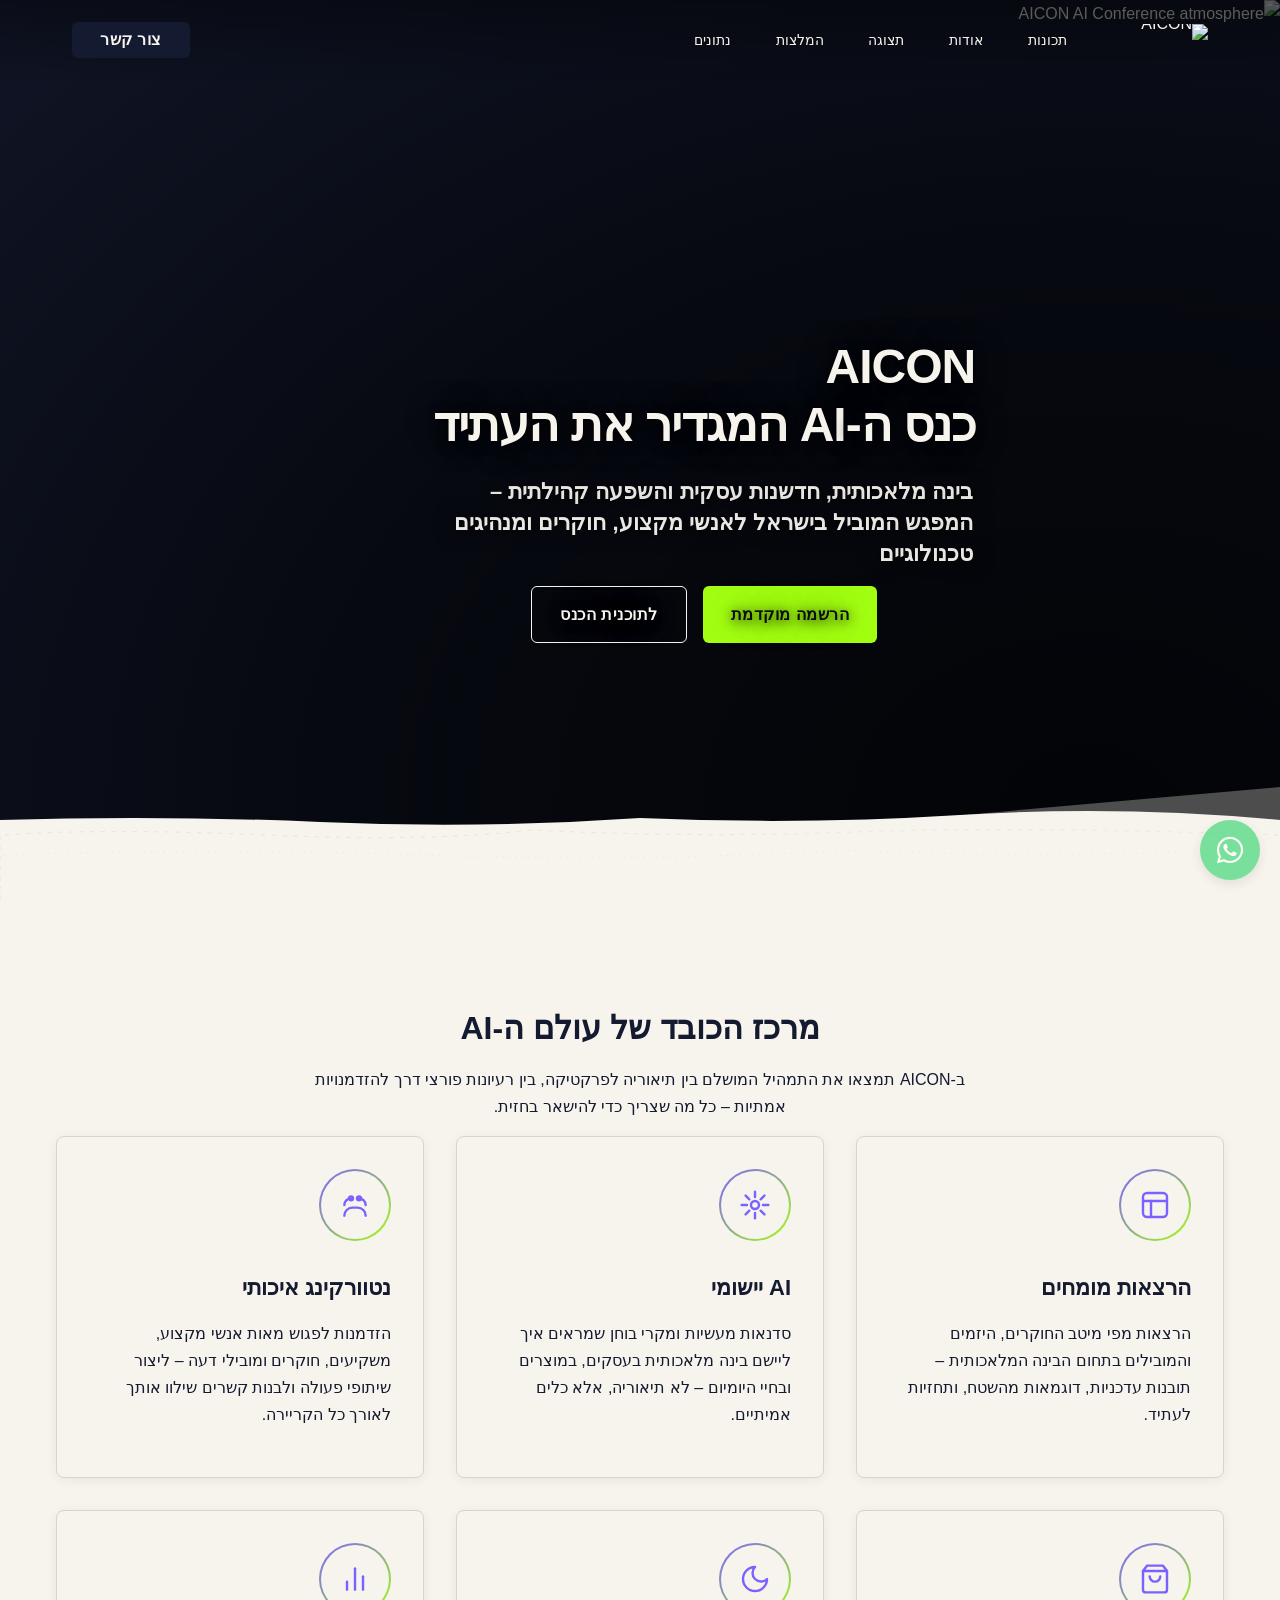
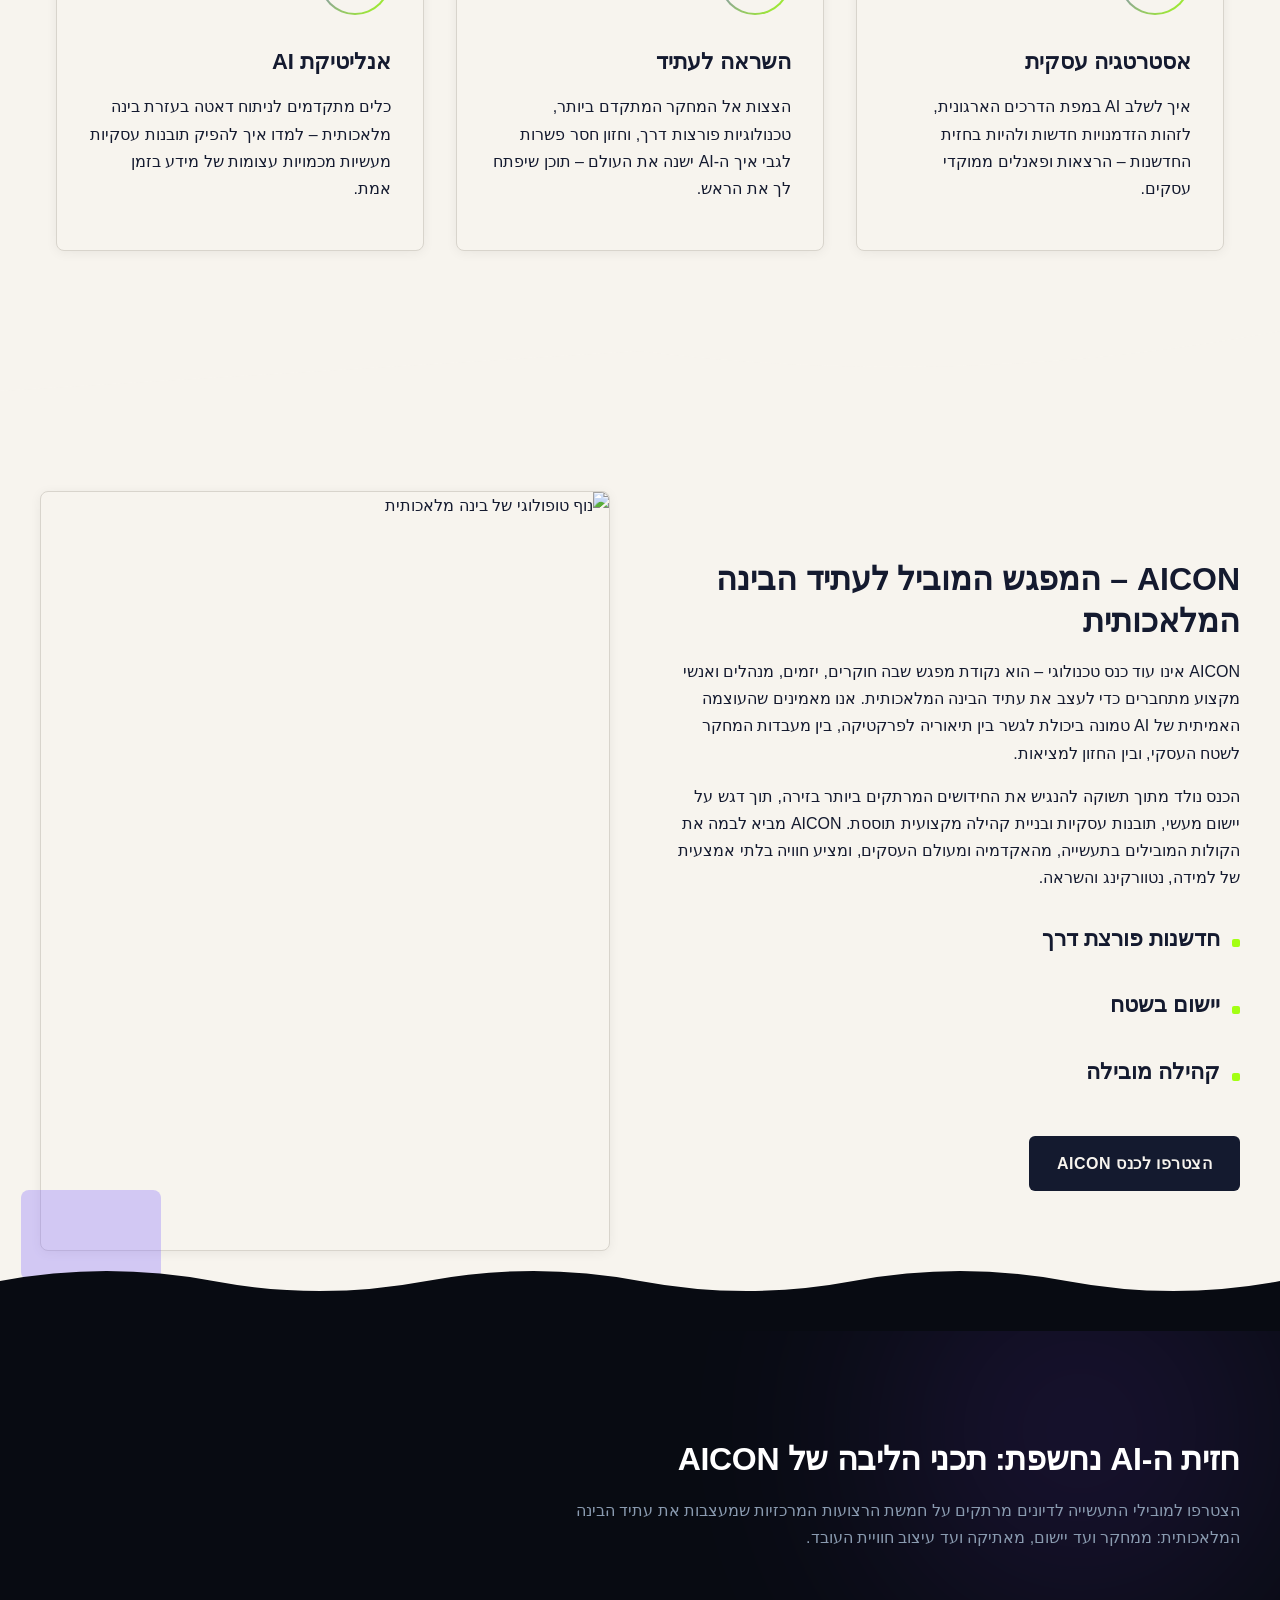
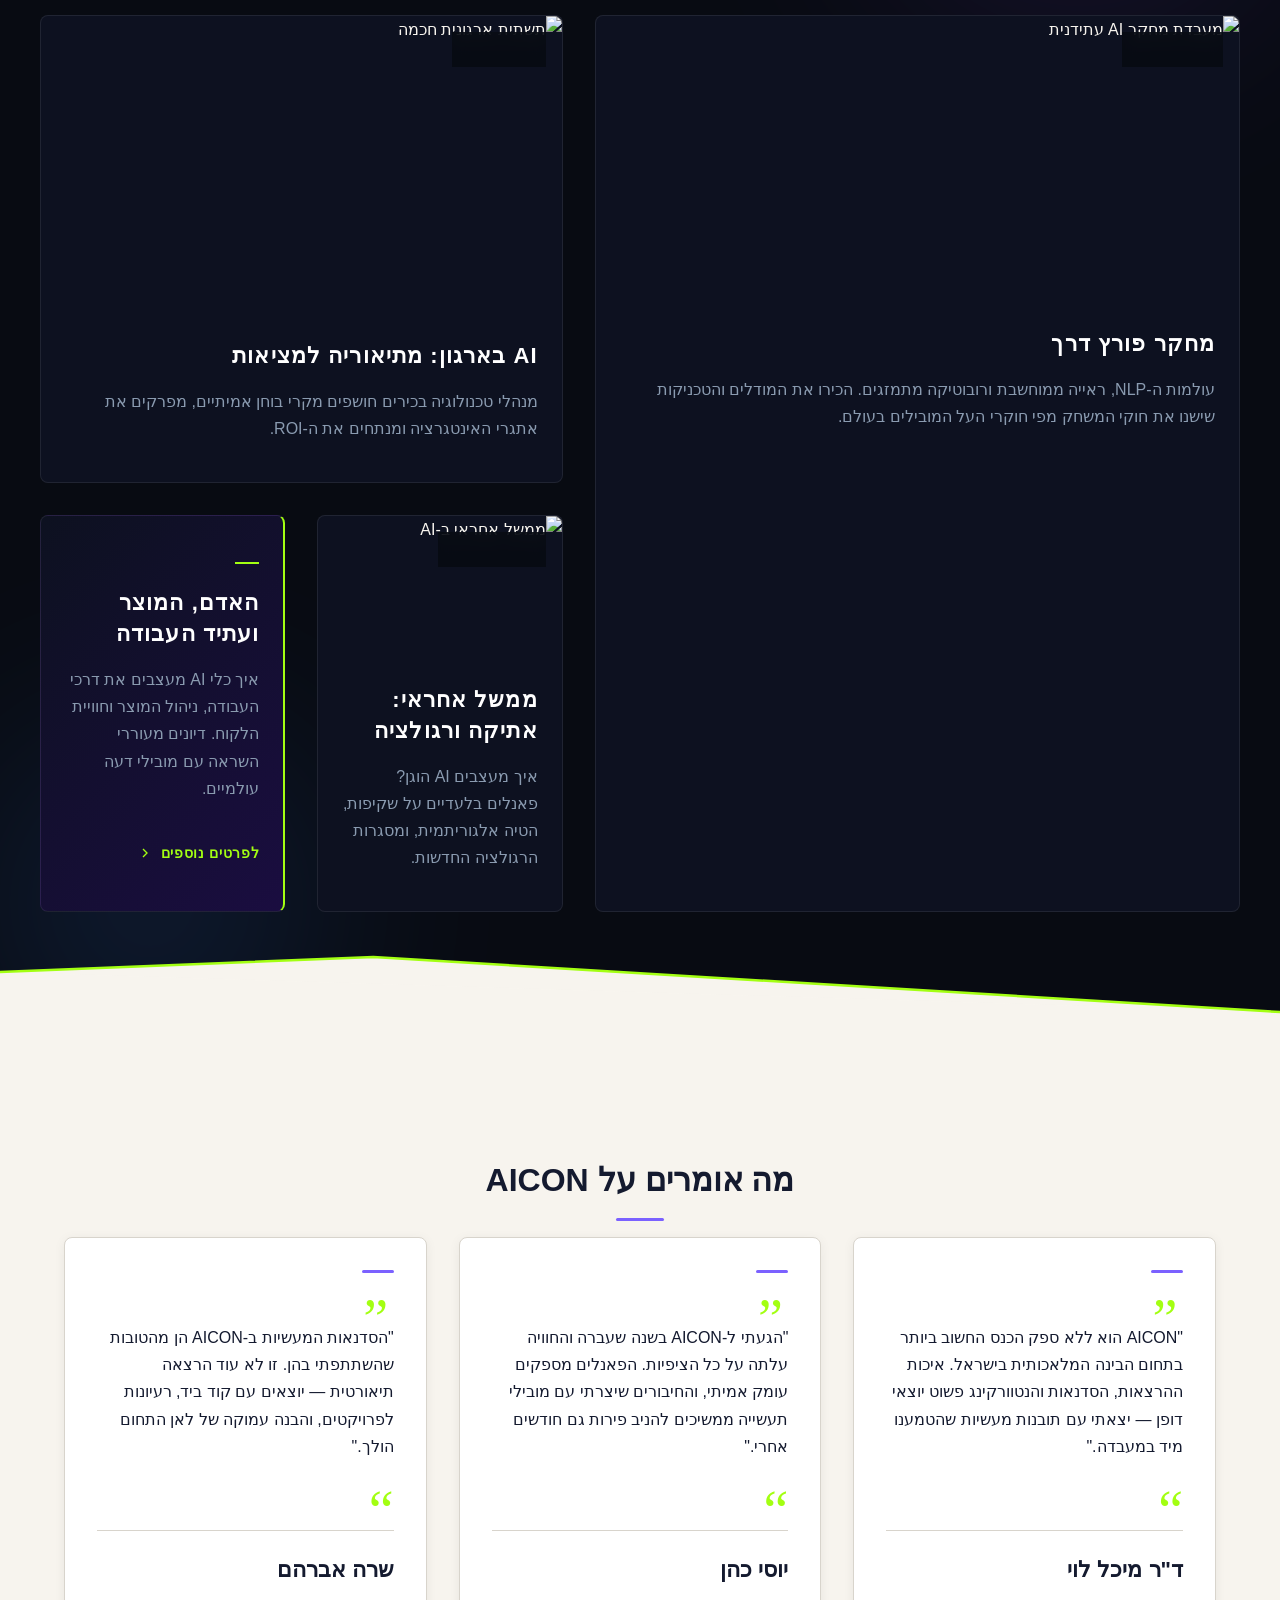
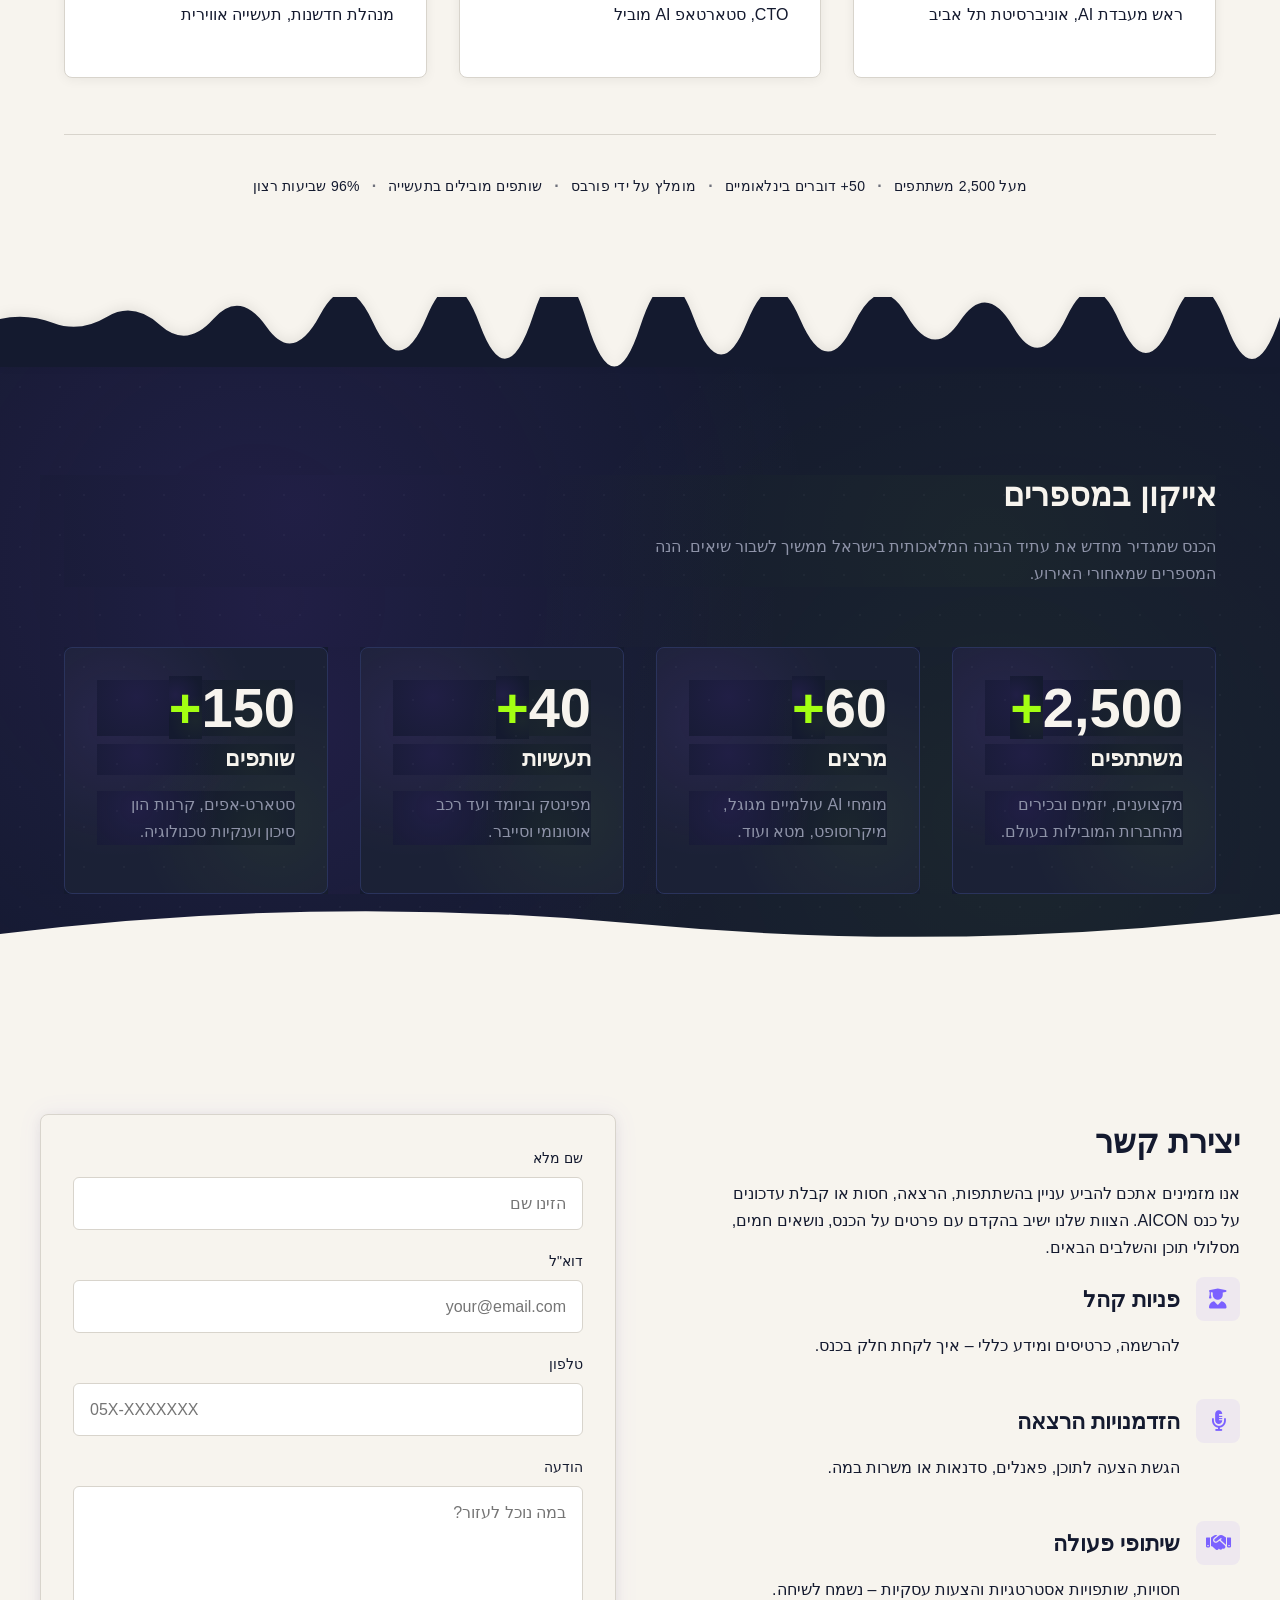
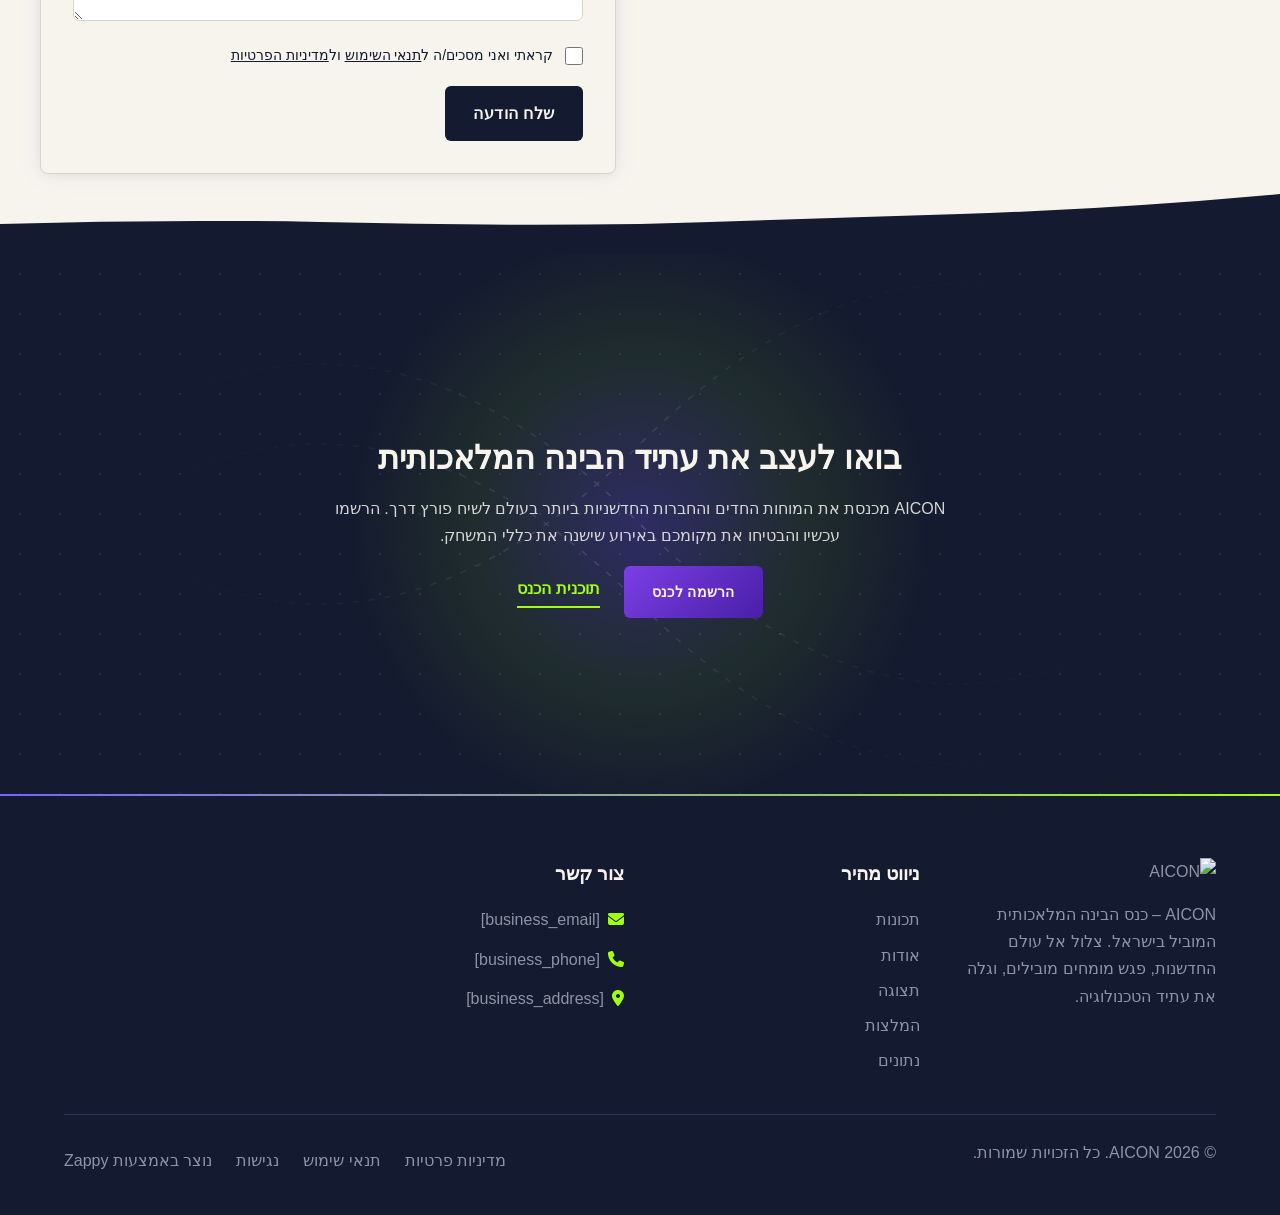
==== commit efd37d91: "Background sync: Progressive GitHub Sync" ====
--- a/public/index.html
+++ b/public/index.html
@@ -1 +1 @@
-<!doctype html><html dir="rtl" lang="he"><head><meta charset="UTF-8"><meta content="width=device-width,initial-scale=1" name="viewport"><meta content="index, follow" name="robots"><title>aicon 56 price — AICON</title><meta content="AICON is an AI-focused conference brand. The event centers around artificial intelligence, bringing together professionals, innovators, and enthusiasts in the A" name="description"><meta content="aicon 56 price, aicon 72 sl, AICON, aicon" name="keywords"><link href="/assets/favicon.ico" rel="icon" type="image/x-icon"><link href="/assets/favicon-16x16.png" rel="icon" type="image/png" sizes="16x16"><link href="/assets/favicon-32x32.png" rel="icon" type="image/png" sizes="32x32"><link href="/assets/favicon-48x48.png" rel="icon" type="image/png" sizes="48x48"><link href="/assets/favicon-192x192.png" rel="icon" type="image/png" sizes="192x192"><link href="/assets/favicon-512x512.png" rel="icon" type="image/png" sizes="512x512"><link href="/assets/apple-touch-icon.png" rel="apple-touch-icon"><script>!function(){"use strict";var t="de06885e-1c6b-475b-941e-2f0fdef86098",e="https://qaapi.zappy5.com/api/analytics/track",a=18e5,n=2592e6,o=!0,i=!0,r=!0;var s=function(){var e="zappy_visitor_"+t,a=null;try{if(a=localStorage.getItem(e)){var o=JSON.parse(a),i=Date.now();if(i-o.created<n)return o.lastSeen=i,localStorage.setItem(e,JSON.stringify(o)),o.id}}catch(t){console.warn("Zappy Analytics: LocalStorage not available")}var r="zv_"+Date.now()+"_"+Math.random().toString(36).substr(2,9);try{localStorage.setItem(e,JSON.stringify({id:r,created:Date.now(),lastSeen:Date.now()}))}catch(t){}return r}(),c=function(){var e="zappy_session_"+t,n=null;try{if(n=sessionStorage.getItem(e)){var o=JSON.parse(n),i=Date.now();if(i-o.timestamp<a)return o.timestamp=i,sessionStorage.setItem(e,JSON.stringify(o)),o.id}}catch(t){console.warn("Zappy Analytics: SessionStorage not available")}var r="zs_"+Date.now()+"_"+Math.random().toString(36).substr(2,9);try{sessionStorage.setItem(e,JSON.stringify({id:r,timestamp:Date.now()}))}catch(t){}return r}();function l(a,n){n=n||{};var o={website_id:t,event_type:a,page_path:window.location.pathname,referrer:document.referrer||"direct",visitor_id:s,session_id:c,metadata:n};if(navigator.sendBeacon){var i=new Blob([JSON.stringify(o)],{type:"application/json"});navigator.sendBeacon(e,i)}else fetch(e,{method:"POST",headers:{"Content-Type":"application/json"},body:JSON.stringify(o),keepalive:!0}).catch(function(t){console.warn("Zappy Analytics: Failed to track event",t)})}o&&l("pageview",{title:document.title,url:window.location.href}),i&&document.addEventListener("click",function(t){var e=t.target;if("BUTTON"===e.tagName||e.closest("button")){var a="BUTTON"===e.tagName?e:e.closest("button");l("click",{element:"button",text:a.textContent.trim().substring(0,100),id:a.id||null,class:a.className||null})}else if("A"===e.tagName||e.closest("a")){var n="A"===e.tagName?e:e.closest("a");l("navigation",{element:"link",text:n.textContent.trim().substring(0,100),href:n.href,external:n.hostname!==window.location.hostname})}},!0),r&&document.addEventListener("submit",function(t){var e=t.target;l("form_submit",{form_id:e.id||null,form_name:e.name||null,form_action:e.action||null,form_method:e.method||"GET"})},!0);var d=Date.now();window.addEventListener("beforeunload",function(){l("page_unload",{time_on_page:Math.floor((Date.now()-d)/1e3),page_path:window.location.pathname})}),window.zappyAnalytics={track:l,getVisitorId:function(){return s},getSessionId:function(){return c}}}()</script><meta content="aicon 56 price — AICON" property="og:title"><meta content="AICON is an AI-focused conference brand. The event centers around artificial intelligence, bringing together professionals, innovators, and enthusiasts in the A" property="og:description"><meta content="summary_large_image" name="twitter:card"><meta content="aicon 56 price — AICON" name="twitter:title"><meta content="AICON is an AI-focused conference brand. The event centers around artificial intelligence, bringing together professionals, innovators, and enthusiasts in the A" name="twitter:description"><meta content="website" property="og:type"><meta content="he_IL" property="og:locale"><link href="https://cdnjs.cloudflare.com/ajax/libs/font-awesome/6.4.0/css/all.min.css" rel="stylesheet"><style>.skip-link{position:absolute;top:0;left:0;transform:translateY(-200%);padding:12px 18px;background:var(--bg-dark,#1a1a1a);color:var(--text-light,#fff);font-weight:600;border-radius:0 0 8px 0;z-index:10000}.skip-link:focus{transform:none;outline:2px solid var(--ring,#fff);outline-offset:2px}:focus-visible{outline:2px solid var(--ring,currentColor);outline-offset:3px}</style><link href="/assets/favicon.ico" rel="icon" type="image/x-icon"><link href="/assets/favicon-16x16.png" rel="icon" type="image/png" sizes="16x16"><link href="/assets/favicon-32x32.png" rel="icon" type="image/png" sizes="32x32"><link href="/assets/favicon-48x48.png" rel="icon" type="image/png" sizes="48x48"><link href="/assets/favicon-192x192.png" rel="icon" type="image/png" sizes="192x192"><link href="/assets/favicon-512x512.png" rel="icon" type="image/png" sizes="512x512"><link href="/assets/apple-touch-icon.png" rel="apple-touch-icon"><link href="https://cdn.jsdelivr.net/npm/vanilla-cookieconsent@3/dist/cookieconsent.css" rel="stylesheet"><script src="https://cdn.jsdelivr.net/npm/vanilla-cookieconsent@3/dist/cookieconsent.umd.js"></script><script src="https://cdn.jsdelivr.net/gh/mickidum/acc_toolbar/acctoolbar/acctoolbar.min.js"></script><link href="/styles.css" rel="stylesheet"><script>window.ZAPPY_WEBSITE_ID="de06885e-1c6b-475b-941e-2f0fdef86098",window.ZAPPY_API_BASE="https://qaapi.zappy5.com"</script><style id="zappy-dropdown-submenu-styles">#navMenu li:has(.sub-menu),.nav-menu li:has(.sub-menu),.navbar li:has(.sub-menu),nav li:has(.sub-menu){position:relative}#navMenu .sub-menu,.nav-menu .sub-menu,.navbar .sub-menu,nav .sub-menu{display:block!important;position:absolute!important;top:100%;left:0;min-width:220px;background:#fff;border-radius:8px;box-shadow:0 8px 25px rgba(0,0,0,.15);padding:8px 0;opacity:0;visibility:hidden;transform:translateY(10px);transition:all .3s ease;z-index:1000;list-style:none;pointer-events:none}#navMenu li:hover>.sub-menu,.nav-menu li:hover>.sub-menu,.navbar li:hover>.sub-menu,nav li:hover>.sub-menu{opacity:1!important;visibility:visible!important;transform:translateY(0)!important;pointer-events:auto!important}.sub-menu li{list-style:none;margin:0;padding:0}.sub-menu a{display:block!important;padding:10px 16px!important;color:var(--text-dark,#333)!important;font-weight:500;text-decoration:none;white-space:nowrap;transition:background-color .2s}.sub-menu .zappy-nav-child>a{padding-left:28px!important;font-size:.9em!important;opacity:.85!important}[dir=rtl] .sub-menu .zappy-nav-child>a,html[lang=ar] .sub-menu .zappy-nav-child>a,html[lang=he] .sub-menu .zappy-nav-child>a{padding-left:10px!important;padding-right:28px!important}.sub-menu .zappy-nav-parent>a{font-weight:600!important}.sub-menu a:hover{background-color:#f5f5f5}[dir=rtl] .nav-menu .sub-menu,[dir=rtl] .navbar .sub-menu,[dir=rtl] nav .sub-menu,html[lang=ar] .nav-menu .sub-menu,html[lang=ar] .navbar .sub-menu,html[lang=ar] nav .sub-menu,html[lang=he] .nav-menu .sub-menu,html[lang=he] .navbar .sub-menu,html[lang=he] nav .sub-menu{left:auto!important;right:0!important}.sub-menu:empty,.sub-menu:not(:has(li)):not(:has(> a)),.sub-menu:not(:has(li:not(.zappy-hidden-menu-item))):not(:has(> a)){display:none!important;opacity:0!important;visibility:hidden!important;pointer-events:none!important}li:has(.menu-group-title):hover>.sub-menu{opacity:1!important;visibility:visible!important;transform:translateY(0)!important;pointer-events:auto!important}#navMenu>li>.menu-group-title,.nav-menu>li>.menu-group-title{display:inline-block;padding:.5rem 1rem;cursor:default;user-select:none}@media (max-width:768px){#navMenu .sub-menu,.nav-menu .sub-menu,.navbar .sub-menu,nav .sub-menu{position:static!important;transform:none!important;box-shadow:none!important;background:0 0!important;max-height:0;overflow:hidden;opacity:0;visibility:hidden;transition:max-height .3s ease,opacity .3s ease;padding:0!important;border-radius:0!important}#navMenu .sub-menu.mobile-expanded,.nav-menu .sub-menu.mobile-expanded,.navbar .sub-menu.mobile-expanded{max-height:none!important;overflow-y:visible!important;opacity:1!important;visibility:visible!important;padding:8px 0 8px 16px!important}[dir=rtl] .sub-menu.mobile-expanded,html[lang=he] .sub-menu.mobile-expanded{padding:8px 16px 8px 0!important}#navMenu li:hover>.sub-menu,.nav-menu li:hover>.sub-menu,.navbar li:hover>.sub-menu,nav li:hover>.sub-menu{opacity:0;visibility:hidden;pointer-events:none}#navMenu li>.sub-menu.mobile-expanded,.nav-menu li>.sub-menu.mobile-expanded,.navbar li>.sub-menu.mobile-expanded,nav li>.sub-menu.mobile-expanded{opacity:1!important;visibility:visible!important;pointer-events:auto!important}#navMenu li:has(.sub-menu),.nav-menu li:has(.sub-menu),.navbar li:has(.sub-menu),nav li:has(.sub-menu){display:flex!important;flex-wrap:wrap!important;align-items:center!important;position:relative!important;min-height:44px!important}#navMenu li:has(.sub-menu)>a,.nav-menu li:has(.sub-menu)>a,.navbar li:has(.sub-menu)>a,nav li:has(.sub-menu)>a{flex:1!important;min-width:0!important}#navMenu li:has(.sub-menu)>.menu-group-title,.nav-menu li:has(.sub-menu)>.menu-group-title,.navbar li:has(.sub-menu)>.menu-group-title,nav li:has(.sub-menu)>.menu-group-title{flex:1!important;min-width:0!important;padding:0!important;line-height:inherit!important}#navMenu li:has(.sub-menu)>.sub-menu,.nav-menu li:has(.sub-menu)>.sub-menu,.navbar li:has(.sub-menu)>.sub-menu,nav li:has(.sub-menu)>.sub-menu{flex-basis:100%!important;width:100%!important}#navMenu li:has(.sub-menu)>a [class*=arrow],#navMenu li:has(.sub-menu)>a [class*=chevron],.nav-menu li:has(.sub-menu)>a .fa-angle-down,.nav-menu li:has(.sub-menu)>a .fa-chevron-down,.nav-menu li:has(.sub-menu)>a [class*=arrow],.nav-menu li:has(.sub-menu)>a [class*=chevron],nav li:has(.sub-menu)>a [class*=arrow],nav li:has(.sub-menu)>a [class*=chevron]{display:none!important;visibility:hidden!important}.mobile-submenu-toggle{display:flex!important;align-items:center!important;justify-content:center!important;width:44px!important;height:auto!important;background:0 0!important;border:none!important;cursor:pointer!important;color:var(--text-light)!important;position:static!important;flex-shrink:0!important;align-self:stretch!important;z-index:2!important;padding:0!important;margin:0!important}.mobile-submenu-toggle::after{content:''!important;width:0!important;height:0!important;border-left:6px solid transparent!important;border-right:6px solid transparent!important;border-top:7px solid currentColor!important;transition:transform .3s ease!important}.mobile-submenu-toggle.expanded::after{transform:rotate(180deg)!important}.sub-menu a{padding:10px 0!important;display:block!important;color:var(--text-light)!important;white-space:normal!important}.sub-menu .zappy-nav-child>a{padding-left:28px!important;font-size:.9em!important;opacity:.85!important}[dir=rtl] .sub-menu .zappy-nav-child>a,html[lang=ar] .sub-menu .zappy-nav-child>a,html[lang=he] .sub-menu .zappy-nav-child>a{padding-left:0!important;padding-right:28px!important}.sub-menu .zappy-nav-parent>a{font-weight:600!important}#navMenu.active,.nav-menu.active{max-width:100vw!important;overflow-x:hidden!important;box-sizing:border-box!important}.navbar .sub-menu li a,.zappy-products-dropdown .sub-menu a,nav.navbar .sub-menu li a{color:var(--text-light)!important}}@media (min-width:769px){.mobile-submenu-toggle{display:none!important}}</style><style id="zappy-widget-visibility">html[dir=rtl] .whatsapp-float{right:20px!important;left:auto!important}html:not([dir]) .whatsapp-float,html[dir=ltr] .whatsapp-float{left:20px!important;right:auto!important}html[dir=rtl] #mic-access-tool-general-button,html[dir=rtl] #mic-init-access-tool #mic-access-tool-general-button,html[dir=rtl] #mic-init-access-tool .mic-access-tool-general-button,html[dir=rtl] ._access-icon,html[dir=rtl] .mic-access-tool-general-button{left:20px!important;right:auto!important}html:not([dir]) #mic-access-tool-general-button,html:not([dir]) #mic-init-access-tool #mic-access-tool-general-button,html:not([dir]) #mic-init-access-tool .mic-access-tool-general-button,html:not([dir]) ._access-icon,html:not([dir]) .mic-access-tool-general-button,html[dir=ltr] #mic-access-tool-general-button,html[dir=ltr] #mic-init-access-tool #mic-access-tool-general-button,html[dir=ltr] #mic-init-access-tool .mic-access-tool-general-button,html[dir=ltr] ._access-icon,html[dir=ltr] .mic-access-tool-general-button{right:20px!important;left:auto!important}@media (max-width:768px){.whatsapp-float{display:flex!important}}@media (min-width:769px){.whatsapp-float{display:flex!important}}@media (max-width:768px){#mic-access-tool-general-button,#mic-init-access-tool #mic-access-tool-general-button,#mic-init-access-tool .mic-access-tool-general-button,._access-icon,.mic-access-tool-general-button{display:flex!important;visibility:visible!important;opacity:1!important;pointer-events:auto!important}#mic-access-tool-box.opened-mic-access-tool,#mic-init-access-tool #mic-access-tool-box.opened-mic-access-tool,.mic-access-tool-box.opened-mic-access-tool{visibility:visible!important;opacity:1!important;pointer-events:auto!important}}@media (min-width:769px){#mic-access-tool-general-button,#mic-init-access-tool #mic-access-tool-general-button,#mic-init-access-tool .mic-access-tool-general-button,._access-icon,.mic-access-tool-general-button{display:flex!important;visibility:visible!important;opacity:1!important;pointer-events:auto!important}#mic-access-tool-box.opened-mic-access-tool,#mic-init-access-tool #mic-access-tool-box.opened-mic-access-tool,.mic-access-tool-box.opened-mic-access-tool{visibility:visible!important;opacity:1!important;pointer-events:auto!important}}</style></head><body><a href="#main" class="skip-link">דלג לתוכן הראשי</a><nav class="navbar" dir="rtl"><button class="mobile-toggle" aria-label="Menu" id="mobileToggle"><svg viewBox="0 0 24 24" fill="none" height="24" width="24" class="hamburger-icon"><path d="M3 12h18M3 6h18M3 18h18" stroke="currentColor" stroke-width="2" stroke-linecap="round"></path></svg> <svg viewBox="0 0 24 24" fill="none" height="24" width="24" class="close-icon" style="display:none"><path d="M18 6L6 18M6 6l12 12" stroke="currentColor" stroke-width="2" stroke-linecap="round"></path></svg></button> <button class="phone-header-btn" aria-label="Call" data-phone="[business_phone]"><svg viewBox="0 0 24 24" fill="currentColor" height="20" width="20"><path d="M22 16.92v3a2 2 0 0 1-2.18 2 19.79 19.79 0 0 1-8.63-3.07 19.5 19.5 0 0 1-6-6 19.79 19.79 0 0 1-3.07-8.67A2 2 0 0 1 4.11 2h3a2 2 0 0 1 2 1.72 12.84 12.84 0 0 0 .7 2.81 2 2 0 0 1-.45 2.11L8.09 9.91a16 16 0 0 0 6 6l1.27-1.27a2 2 0 0 1 2.11-.45 12.84 12.84 0 0 0 2.81.7A2 2 0 0 1 22 16.92z"></path></svg></button><div class="nav-container"><div class="nav-right-group"><div class="nav-brand"><a href="/" class="logo-link"><img alt="AICON" src="/assets/site-----image-1.webp" class="logo"></a></div><ul class="nav-menu" id="navMenu"><li><a href="#features">תכונות</a></li><li><a href="#about">אודות</a></li><li><a href="#showcase">תצוגה</a></li><li><a href="#testimonials">המלצות</a></li><li><a href="#stats">נתונים</a></li></ul></div><div class="nav-cta-container"><a href="#contact" class="nav-cta-btn">צור קשר</a></div></div></nav><script>window.addEventListener("load",function(){const e=document.querySelector(".navbar, nav, header");if(!e)return void console.log("[Navbar] Navbar element not found");let t=document.getElementById("mobileToggle")||document.querySelector(".mobile-toggle")||document.querySelector(".hamburger")||document.querySelector(".hamburger-menu")||document.querySelector(".menu-toggle")||document.querySelector(".burger-menu")||document.querySelector('[aria-label="Menu"]')||document.querySelector('[aria-label="תפריט"]');const n=document.querySelector(".phone-header-btn"),o=window.getComputedStyle(e);let r=o.backgroundColor;if(console.log("[Navbar] Initial navbar background:",r),"transparent"===r||"rgba(0, 0, 0, 0)"===r||r.startsWith("rgba")&&r.includes(", 0)")){const e=o.backgroundImage;if(e&&"none"!==e)console.log("[Navbar] Navbar has background image/gradient, using dark text"),r="rgb(240, 240, 240)";else{const e=window.getComputedStyle(document.body).backgroundColor;console.log("[Navbar] Navbar transparent, using body background:",e),r=e}}const a=r.match(/\d+/g);if(a&&a.length>=3){const e=(.299*parseInt(a[0])+.587*parseInt(a[1])+.114*parseInt(a[2]))/255;console.log("[Navbar] Mobile button colors preserved from Claude CSS (luminance:",e.toFixed(2)+")");const o=document.createElement("style");o.id="zappy-mobile-nav-fix";document.documentElement.lang;document.documentElement.dir,o.textContent='\n        /* Hide mobile buttons on desktop, show only on mobile */\n        @media (min-width: 769px) {\n          .mobile-toggle,\n          .phone-header-btn {\n            display: none !important;\n          }\n        }\n        \n        /* Show and position mobile buttons correctly on mobile */\n        @media (max-width: 768px) {\n          .navbar,\n          nav.navbar {\n            min-height: 70px !important;\n          }\n\n          .mobile-toggle,\n          .phone-header-btn {\n            position: absolute !important;\n            top: 0 !important;\n            bottom: 0 !important;\n            margin-top: auto !important;\n            margin-bottom: auto !important;\n            transform: none !important;\n            z-index: 1001 !important;\n            display: flex !important;\n            align-items: center !important;\n            justify-content: center !important;\n            width: 36px !important;\n            height: 36px !important;\n            border-radius: 50% !important;\n            border: none !important;\n            cursor: pointer !important;\n            padding: 6px !important;\n            background: none !important;\n            color: var(--nav-text, var(--text-light)) !important;\n            touch-action: manipulation !important;\n            -webkit-tap-highlight-color: transparent !important;\n          }\n\n          html[data-zappy-site-type="ecommerce"] .phone-header-btn,\n          body[data-zappy-site-type="ecommerce"] .phone-header-btn,\n          html[data-zappy-site-type="ecommerce"] header .phone-header-btn,\n          html[data-zappy-site-type="ecommerce"] nav .phone-header-btn {\n            display: none !important;\n            visibility: hidden !important;\n            width: 0 !important;\n            height: 0 !important;\n            min-width: 0 !important;\n            overflow: hidden !important;\n          }\n          \n          /* LTR positioning (default): hamburger LEFT, phone RIGHT */\n          html:not([dir="rtl"]):not([lang="he"]):not([lang="ar"]) .mobile-toggle,\n          html[dir="ltr"] .mobile-toggle {\n            left: 12px !important;\n            right: auto !important;\n          }\n          html:not([dir="rtl"]):not([lang="he"]):not([lang="ar"]) .phone-header-btn,\n          html[dir="ltr"] .phone-header-btn {\n            right: 12px !important;\n            left: auto !important;\n          }\n          \n          /* RTL positioning: hamburger RIGHT, phone LEFT */\n          html[dir="rtl"] .mobile-toggle,\n          html[lang="he"] .mobile-toggle,\n          html[lang="ar"] .mobile-toggle {\n            right: 12px !important;\n            left: auto !important;\n          }\n          html[dir="rtl"] .phone-header-btn,\n          html[lang="he"] .phone-header-btn,\n          html[lang="ar"] .phone-header-btn {\n            left: 12px !important;\n            right: auto !important;\n          }\n          \n          /* CRITICAL: Ensure nav-container has min-height on mobile */\n          /* All children are positioned absolutely/fixed on mobile, so height:auto collapses to 0 */\n          .nav-container {\n            min-height: 70px !important;\n            position: relative !important;\n          }\n          \n          /* Ensure SVG icons are properly sized and inherit color */\n          .mobile-toggle svg,\n          .phone-header-btn svg {\n            width: 24px !important;\n            height: 24px !important;\n            /* Don\'t force display - let JavaScript control hamburger/close toggle */\n          }\n          \n          /* Reset nav-cta-container on mobile - remove desktop box-shadow/padding */\n          /* that creates a visible ghost box when CTA button is hidden */\n          .nav-cta-container {\n            box-shadow: none !important;\n            padding: 0 !important;\n          }\n          \n          /* Hide nav-cta-container entirely on mobile when there\'s no lang-switcher */\n          /* (only the CTA button is inside, and it\'s hidden on mobile) */\n          .nav-cta-container:not(:has(.lang-switcher)) {\n            display: none !important;\n          }\n          \n          /* CRITICAL: Prevent hero image fade gradient from bleeding over headline text */\n          /* The .image-fade-gradient has bottom: -30px (extends below parent) */\n          /* On mobile stacked layout, this overlaps the h1 text below the image */\n          .hero-image-column {\n            overflow: hidden !important;\n          }\n          .image-fade-gradient {\n            bottom: 0 !important;\n          }\n          \n          /* Hide desktop language switcher on mobile - hamburger menu handles it */\n          /* High specificity to override stored CSS */\n          .lang-switcher,\n          .nav-cta-container .lang-switcher,\n          .nav-container .lang-switcher,\n          .navbar .lang-switcher,\n          .navbar .nav-cta-container .lang-switcher {\n            display: none !important;\n          }\n        }\n      ';const r=document.getElementById("zappy-mobile-nav-fix");r&&r.remove(),document.head.appendChild(o),console.log("[Navbar] Critical CSS injected for mobile nav positioning");const i=window.innerWidth<=768;if(t){const e=t.querySelector(".hamburger-icon"),n=t.querySelector(".close-icon");e&&(e.style.setProperty("width","24px","important"),e.style.setProperty("height","24px","important"),e.style.setProperty("display","block","important")),n&&(n.style.setProperty("width","24px","important"),n.style.setProperty("height","24px","important"),n.style.setProperty("display","none","important")),i?(t.style.setProperty("position","absolute","important"),t.style.setProperty("top","0","important"),t.style.setProperty("bottom","0","important"),t.style.setProperty("margin-top","auto","important"),t.style.setProperty("margin-bottom","auto","important"),t.style.setProperty("transform","none","important"),t.style.setProperty("z-index","1001","important"),t.style.removeProperty("left"),t.style.removeProperty("right"),console.log("[Navbar] Mobile toggle positioning applied (mobile viewport)")):(t.style.removeProperty("position"),t.style.removeProperty("top"),t.style.removeProperty("transform"),t.style.removeProperty("z-index"),t.style.removeProperty("left"),t.style.removeProperty("right"),console.log("[Navbar] Desktop viewport - cleared mobile toggle inline positioning"))}if(n){const e=n.querySelector("svg");e&&(e.style.width="24px",e.style.height="24px",e.setAttribute("width","24"),e.setAttribute("height","24")),i?(n.style.setProperty("position","absolute","important"),n.style.setProperty("top","0","important"),n.style.setProperty("bottom","0","important"),n.style.setProperty("margin-top","auto","important"),n.style.setProperty("margin-bottom","auto","important"),n.style.setProperty("transform","none","important"),n.style.setProperty("z-index","1001","important"),n.style.removeProperty("left"),n.style.removeProperty("right"),console.log("[Navbar] Phone button positioning applied (mobile viewport)")):(n.style.removeProperty("position"),n.style.removeProperty("top"),n.style.removeProperty("transform"),n.style.removeProperty("z-index"),n.style.removeProperty("left"),n.style.removeProperty("right"),console.log("[Navbar] Desktop viewport - cleared phone button inline positioning"))}}else console.log("[Navbar] Could not parse background color:",r);t=document.getElementById("mobileToggle")||document.querySelector(".mobile-toggle")||document.querySelector(".hamburger")||document.querySelector(".hamburger-menu")||document.querySelector(".menu-toggle")||document.querySelector(".burger-menu")||document.querySelector('[aria-label="Menu"]')||document.querySelector('[aria-label="תפריט"]');const i=document.getElementById("navMenu")||document.querySelector(".nav-menu")||document.querySelector(".nav-links")||document.querySelector("nav ul:not(.submenu)");if(!t||!i)return void console.log("[Navbar] Mobile toggle or menu not found:",{toggle:!!t,menu:!!i});i.id||(i.id="navMenu"),console.log("[Navbar] Initializing mobile menu...");const l=t.cloneNode(!0);t.parentNode.replaceChild(l,t);var s=0;function p(e){var t=Date.now();t-s<300||(s=t,function(e){e.preventDefault(),e.stopPropagation();const t=l.querySelector(".hamburger-icon"),n=l.querySelector(".close-icon");i.classList.contains("active")?(i.classList.remove("active"),t&&t.style.setProperty("display","block","important"),n&&n.style.setProperty("display","none","important"),document.body.style.overflow="",console.log("[Navbar] Menu closed")):(i.classList.add("active"),t&&t.style.setProperty("display","none","important"),n&&n.style.setProperty("display","block","important"),document.body.style.overflow="hidden",console.log("[Navbar] Menu opened"))}(e))}l.addEventListener("click",p),l.addEventListener("touchend",p),i.querySelectorAll("a").forEach(function(e){e.addEventListener("click",function(){if("#"===this.getAttribute("href"))return;const e=l.querySelector(".hamburger-icon"),t=l.querySelector(".close-icon");i.classList.remove("active"),e&&e.style.setProperty("display","block","important"),t&&t.style.setProperty("display","none","important"),document.body.style.overflow="",console.log("[Navbar] Menu closed (link clicked)")})});var m=i.querySelectorAll(".dropdown-toggle");m.forEach(function(e){e.addEventListener("click",function(e){e.preventDefault(),e.stopPropagation();var t=this.closest(".nav-dropdown");t&&(t.parentNode.querySelectorAll(".nav-dropdown.open").forEach(function(e){e!==t&&e.classList.remove("open")}),t.classList.toggle("open"),console.log("[Navbar] Dropdown toggled:",t.classList.contains("open")?"open":"closed"))})}),document.addEventListener("click",function(e){e.target.closest(".nav-dropdown")||document.querySelectorAll(".nav-dropdown.open").forEach(function(e){e.classList.remove("open")})}),console.log("[Navbar] Dropdown handlers initialized for "+m.length+" dropdowns"),n&&n.addEventListener("click",function(){const e=document.querySelectorAll('a[href^="tel:"]'),t=e.length>0?e[0].getAttribute("href").replace("tel:",""):"[business_phone]";window.location.href="tel:"+t,console.log("[Navbar] Phone button clicked")}),console.log("[Navbar] Mobile menu initialized successfully")})</script><main id="main"><section class="index-hero-section" data-band-index="0" data-layout-spec="בית-hero" id="hero" data-hero-type="fullscreen-scrim" data-zappy-content-align="upper-right"><div class="index-hero-section__bg-wrapper"><img alt="AICON AI Conference atmosphere" src="/assets/site-index-hero-image-1.webp" data-context="Futuristic AI conference atmosphere, cinematic lighting, indigo-to-violet depth, luminous mesh gradients, subtle orange sparks, lime green accents, topographic contour lines, dark conference hall with holographic displays, audience silhouettes, realistic but abstract, 4K" data-placeholder="index-hero-image-1" height="800" loading="eager" width="1200" class="index-hero-section__bg-img" data-element-id="img-1780297740701-av1i2wv2i" data-element-type="image" data-hero-background="true" data-hero-bg="true" fetchpriority="high"></div><div class="index-hero-section__scrim" aria-hidden="true"></div><div class="index-hero-section__overlay" data-zappy-align-target="true"><h1 class="index-hero-section__headline">AICON<br>כנס ה-AI המגדיר את העתיד</h1><h3 class="index-hero-section__subtitle">בינה מלאכותית, חדשנות עסקית והשפעה קהילתית – המפגש המוביל בישראל לאנשי מקצוע, חוקרים ומנהיגים טכנולוגיים</h3><div class="index-hero-section__cta-row"><a href="#register" class="index-hero-section__cta index-hero-section__cta--primary">הרשמה מוקדמת</a> <a href="#agenda" class="index-hero-section__cta index-hero-section__cta--secondary">לתוכנית הכנס</a></div></div><div class="index-hero-section__divider-wrapper"><svg viewBox="0 0 1200 120" preserveAspectRatio="none" xmlns="http://www.w3.org/2000/svg" aria-hidden="true" data-no-icon-edit="true"><defs><linearGradient id="dividerMeshGrad" x1="0%" x2="100%" y1="100%" y2="0%"><stop offset="0%" stop-color="var(--bg-light)" stop-opacity="1"></stop><stop offset="100%" stop-color="var(--bg-light)" stop-opacity="0.7"></stop></linearGradient></defs><path d="M0,120 L0,40 Q150,35 300,42 T600,38 Q750,45 900,35 T1200,40 L1200,120 Z" fill="var(--bg-light)"></path><path d="M0,120 L0,55 Q100,48 250,55 T500,50 Q650,58 800,52 T1200,55" fill="var(--bg-light)" stroke="var(--border-light)" stroke-width="1.2" opacity="0.4" stroke-dasharray="4 6"></path><path d="M0,120 L0,75 Q200,68 400,75 T800,70 Q950,78 1100,72 T1200,7" fill="var(--bg-light)" stroke="var(--border-light)" stroke-width="0.8" opacity="0.3" stroke-dasharray="2 4"></path></svg></div></section><section class="index-features-section" data-band-index="1" data-layout-spec="בית-features" id="features"><div class="index-features-container"><h2 class="index-features-title">מרכז הכובד של עולם ה-AI</h2><p class="index-features-subtitle">ב-AICON תמצאו את התמהיל המושלם בין תיאוריה לפרקטיקה, בין רעיונות פורצי דרך להזדמנויות אמתיות – כל מה שצריך כדי להישאר בחזית.</p><div class="index-features-grid zappy-preserve-css-grid" style="--zappy-grid-cols:repeat(3, minmax(0, 1fr));display:grid;grid-template-columns:repeat(3, minmax(0, 1fr));align-items:stretch !important" data-zappy-explicit-columns="true" data-original-gap="32px" data-original-item-width="368" data-zappy-auto-grid="true" id="zappy-auto-grid-1780312013318-3dqcj3"><div class="index-features-card" data-grid-item-index="0"><div class="index-features-icon-circle" aria-hidden="true"><svg viewBox="0 0 24 24" fill="none" stroke="currentColor" stroke-width="1.8" data-element-type="icon" data-icon-type="svg" stroke-linecap="round" stroke-linejoin="round"><rect height="18" width="18" rx="3" x="3" y="3"></rect><line x1="3" x2="21" y1="9" y2="9"></line><line x1="9" x2="9" y1="21" y2="9"></line></svg></div><h3 class="index-features-card-title">הרצאות מומחים</h3><p class="index-features-card-text">הרצאות מפי מיטב החוקרים, היזמים והמובילים בתחום הבינה המלאכותית – תובנות עדכניות, דוגמאות מהשטח, ותחזיות לעתיד.</p></div><div class="index-features-card" data-grid-item-index="1"><div class="index-features-icon-circle" aria-hidden="true"><svg viewBox="0 0 24 24" fill="none" stroke="currentColor" stroke-width="1.8" data-element-type="icon" data-icon-type="svg" stroke-linecap="round" stroke-linejoin="round"><circle cx="12" cy="12" r="3"></circle><path d="M12 2v4"></path><path d="M12 18v4"></path><path d="M4.93 4.93l2.83 2.83"></path><path d="M16.24 16.24l2.83 2.83"></path><path d="M2 12h4"></path><path d="M18 12h4"></path><path d="M4.93 19.07l2.83-2.83"></path><path d="M16.24 7.76l2.83-2.83"></path></svg></div><h3 class="index-features-card-title">AI יישומי</h3><p class="index-features-card-text">סדנאות מעשיות ומקרי בוחן שמראים איך ליישם בינה מלאכותית בעסקים, במוצרים ובחיי היומיום – לא תיאוריה, אלא כלים אמיתיים.</p></div><div class="index-features-card" data-grid-item-index="2"><div class="index-features-icon-circle" aria-hidden="true"><svg viewBox="0 0 24 24" fill="none" stroke="currentColor" stroke-width="1.8" data-element-type="icon" data-icon-type="svg" stroke-linecap="round" stroke-linejoin="round"><circle cx="9" cy="7" r="1.5"></circle><circle cx="15" cy="7" r="1.5"></circle><path d="M9 7a5 5 0 0 0-5 5"></path><path d="M15 7a5 5 0 0 1 5 5"></path><path d="M4 20c0-3.3 2.7-6 6-6h4c3.3 0 6 2.7 6 6"></path></svg></div><h3 class="index-features-card-title">נטוורקינג איכותי</h3><p class="index-features-card-text">הזדמנות לפגוש מאות אנשי מקצוע, משקיעים, חוקרים ומובילי דעה – ליצור שיתופי פעולה ולבנות קשרים שילוו אותך לאורך כל הקריירה.</p></div><div class="index-features-card" data-grid-item-index="3"><div class="index-features-icon-circle" aria-hidden="true"><svg viewBox="0 0 24 24" fill="none" stroke="currentColor" stroke-width="1.8" data-element-type="icon" data-icon-type="svg" stroke-linecap="round" stroke-linejoin="round"><path d="M6 2 3 6v14a2 2 0 0 0 2 2h14a2 2 0 0 0 2-2V6l-3-4Z"></path><path d="M3 6h18"></path><path d="M16 10a4 4 0 0 1-8 0"></path></svg></div><h3 class="index-features-card-title">אסטרטגיה עסקית</h3><p class="index-features-card-text">איך לשלב AI במפת הדרכים הארגונית, לזהות הזדמנויות חדשות ולהיות בחזית החדשנות – הרצאות ופאנלים ממוקדי עסקים.</p></div><div class="index-features-card" data-grid-item-index="4"><div class="index-features-icon-circle" aria-hidden="true"><svg viewBox="0 0 24 24" fill="none" stroke="currentColor" stroke-width="1.8" data-element-type="icon" data-icon-type="svg" stroke-linecap="round" stroke-linejoin="round"><path d="M12 3a6 6 0 0 0 9 9 9 9 0 1 1-9-9Z"></path></svg></div><h3 class="index-features-card-title">השראה לעתיד</h3><p class="index-features-card-text">הצצות אל המחקר המתקדם ביותר, טכנולוגיות פורצות דרך, וחזון חסר פשרות לגבי איך ה-AI ישנה את העולם – תוכן שיפתח לך את הראש.</p></div><div class="index-features-card" style="grid-area:auto !important" data-grid-item-index="5"><div class="index-features-icon-circle" aria-hidden="true"><svg viewBox="0 0 24 24" fill="none" stroke="currentColor" stroke-width="1.8" data-element-type="icon" data-icon-type="svg" stroke-linecap="round" stroke-linejoin="round" data-element-id="icon-1780312056320-bx4q70zbm"><path d="M12 3a6 6 0 0 0 9 9 9 9 0 1 1-9-9Z"></path></svg></div><h3 class="index-features-card-title">השראה לעתיד</h3><p class="index-features-card-text">הצצות אל המחקר המתקדם ביותר, טכנולוגיות פורצות דרך, וחזון חסר פשרות לגבי איך ה-AI ישנה את העולם – תוכן שיפתח לך את הראש.</p></div></div></div><div class="index-features-divider-wrapper" aria-hidden="true"><svg viewBox="0 0 1200 80" preserveAspectRatio="none" xmlns="http://www.w3.org/2000/svg" aria-hidden="true" data-no-icon-edit="true"><path d="M0,80 L1200,80 L1200,20 Q900,80 600,40 Q300,60 0,80 Z" fill="var(--bg-light)"></path></svg></div></section><section class="index-about-section" data-band-index="2" data-layout-spec="בית-about" id="about" dir="rtl"><div class="about-container"><div class="about-content"><h2>AICON – המפגש המוביל לעתיד הבינה המלאכותית</h2><p>AICON אינו עוד כנס טכנולוגי – הוא נקודת מפגש שבה חוקרים, יזמים, מנהלים ואנשי מקצוע מתחברים כדי לעצב את עתיד הבינה המלאכותית. אנו מאמינים שהעוצמה האמיתית של AI טמונה ביכולת לגשר בין תיאוריה לפרקטיקה, בין מעבדות המחקר לשטח העסקי, ובין החזון למציאות.</p><p>הכנס נולד מתוך תשוקה להנגיש את החידושים המרתקים ביותר בזירה, תוך דגש על יישום מעשי, תובנות עסקיות ובניית קהילה מקצועית תוססת. AICON מביא לבמה את הקולות המובילים בתעשייה, מהאקדמיה ומעולם העסקים, ומציע חוויה בלתי אמצעית של למידה, נטוורקינג והשראה.</p><ul class="value-list"><li><h3>חדשנות פורצת דרך</h3></li><li><h3>יישום בשטח</h3></li><li><h3>קהילה מובילה</h3></li></ul><a href="#" class="cta-button">הצטרפו לכנס AICON</a></div><div class="about-image-wrapper"><div class="image-frame"><img alt="נוף טופולוגי של בינה מלאכותית" src="/assets/site-index-about-image-1.webp" data-context="abstract AI topology with 3D gradient terrain, electric blue undertones, topographic line textures, synthetic landscape, futuristic conference brand imagery" data-placeholder="index-about-image-1" height="400" loading="lazy" width="600" decoding="async"><div class="translucent-backplate" aria-hidden="true"></div></div></div></div><div class="index-about-divider-wrapper"><svg viewBox="0 0 1200 80" preserveAspectRatio="none" xmlns="http://www.w3.org/2000/svg" aria-hidden="true" data-no-icon-edit="true"><path d="M0,80 L0,30 Q100,10 200,30 T400,30 T600,30 T800,30 T1000,30 T1200,30 L1200,80 Z" fill="#080B12"></path></svg></div></section><section class="index-showcase-section" data-band-index="3" data-layout-spec="בית-showcase" id="showcase"><div class="bg-ambient" aria-hidden="true"><div class="ambient-blob blob-violet"></div><div class="ambient-blob blob-blue"></div></div><div class="showcase-container"><div class="showcase-intro"><h2>חזית ה-AI נחשפת: תכני הליבה של AICON</h2><p>הצטרפו למובילי התעשייה לדיונים מרתקים על חמשת הרצועות המרכזיות שמעצבות את עתיד הבינה המלאכותית: ממחקר ועד יישום, מאתיקה ועד עיצוב חוויית העובד.</p></div><div class="showcase-grid"><article class="showcase-tile tile-large"><div class="tile-image"><img alt="מעבדת מחקר AI עתידנית" src="/assets/site-index-showcase-image-1.webp" data-context="Futuristic AI research laboratory with glowing neural network visualizations and abstract data streams in deep violet and electric blue, atmospheric and immersive" data-placeholder="index-showcase-image-1" height="400" loading="lazy" width="600" decoding="async"><div class="tile-badge">מסלול מחקר</div></div><div class="tile-content"><h3>מחקר פורץ דרך</h3><p>עולמות ה-NLP, ראייה ממוחשבת ורובוטיקה מתמזגים. הכירו את המודלים והטכניקות שישנו את חוקי המשחק מפי חוקרי העל המובילים בעולם.</p></div></article><article class="showcase-tile tile-small tile-small-top"><div class="tile-image"><img alt="תשתית ארגונית חכמה" src="/assets/site-index-showcase-image-2.webp" data-context="Abstract isometric visualization of a smart enterprise factory or city skyline with glowing data nodes and AI interfaces in a dark indigo atmosphere" data-placeholder="index-showcase-image-2" height="300" loading="lazy" width="400" decoding="async"><div class="tile-badge">יישום ארגוני</div></div><div class="tile-content"><h3>AI בארגון: מתיאוריה למציאות</h3><p>מנהלי טכנולוגיה בכירים חושפים מקרי בוחן אמיתיים, מפרקים את אתגרי האינטגרציה ומנתחים את ה-ROI.</p></div></article><article class="showcase-tile tile-small tile-small-bottom"><div class="tile-image"><img alt="ממשל אחראי ב-AI" src="/assets/site-index-showcase-image-3.webp" data-context="Interlocking geometric shapes and balanced scales representing law, technology, and ethical AI governance, accented with glowing acid lime and violet" data-placeholder="index-showcase-image-3" height="300" loading="lazy" width="400" decoding="async"><div class="tile-badge">אתיקה וממשל</div></div><div class="tile-content"><h3>ממשל אחראי: אתיקה ורגולציה</h3><p>איך מעצבים AI הוגן? פאנלים בלעדיים על שקיפות, הטיה אלגוריתמית, ומסגרות הרגולציה החדשות.</p></div></article><article class="showcase-tile tile-narrow"><div class="tile-content"><div class="narrow-accent"></div><h3>האדם, המוצר ועתיד העבודה</h3><p>איך כלי AI מעצבים את דרכי העבודה, ניהול המוצר וחוויית הלקוח. דיונים מעוררי השראה עם מובילי דעה עולמיים.</p><a href="#contact" class="narrow-cta"><span>לפרטים נוספים</span> <svg viewBox="0 0 24 24" fill="none" stroke="currentColor" stroke-width="2" height="16" width="16" xmlns="http://www.w3.org/2000/svg"><path d="M15 18l-6-6 6-6"></path></svg></a></div></article></div></div><div class="showcase-divider-wrapper"><svg viewBox="0 0 1200 120" preserveAspectRatio="none" xmlns="http://www.w3.org/2000/svg" aria-hidden="true" data-no-icon-edit="true"><defs><linearGradient id="blurLime" x1="0" x2="0" y1="0" y2="1"><stop offset="0%" stop-color="#A3FF12" stop-opacity="1"></stop><stop offset="100%" stop-color="#A3FF12" stop-opacity="0"></stop></linearGradient></defs><path d="M0,100 L0,40 L350,25 L1200,80 L1200,120 L0,120 Z" fill="var(--bg-light)"></path><path d="M0,42 L350,27 L1200,82 L1200,120 L0,120 Z" fill="var(--bg-light)"></path><path d="M0,40 L350,25 L1200,80" fill="var(--bg-light)" stroke="var(--accent)" stroke-width="2.5" vector-effect="non-scaling-stroke"></path></svg></div></section><section class="index-testimonials-section" data-band-index="4" data-layout-spec="בית-testimonials" id="testimonials"><div class="index-testimonials-container"><h2 class="index-testimonials-title">מה אומרים על AICON</h2><div class="index-testimonials-grid"><article class="index-testimonials-card"><div class="index-testimonials-accent-line"></div><blockquote class="index-testimonials-quote"><p>"AICON הוא ללא ספק הכנס החשוב ביותר בתחום הבינה המלאכותית בישראל. איכות ההרצאות, הסדנאות והנטוורקינג פשוט יוצאי דופן — יצאתי עם תובנות מעשיות שהטמענו מיד במעבדה."</p></blockquote><div class="index-testimonials-author"><h3 class="index-testimonials-name">ד"ר מיכל לוי</h3><p class="index-testimonials-role">ראש מעבדת AI, אוניברסיטת תל אביב</p></div></article><article class="index-testimonials-card"><div class="index-testimonials-accent-line"></div><blockquote class="index-testimonials-quote"><p>"הגעתי ל-AICON בשנה שעברה והחוויה עלתה על כל הציפיות. הפאנלים מספקים עומק אמיתי, והחיבורים שיצרתי עם מובילי תעשייה ממשיכים להניב פירות גם חודשים אחרי."</p></blockquote><div class="index-testimonials-author"><h3 class="index-testimonials-name">יוסי כהן</h3><p class="index-testimonials-role">CTO, סטארטאפ AI מוביל</p></div></article><article class="index-testimonials-card"><div class="index-testimonials-accent-line"></div><blockquote class="index-testimonials-quote"><p>"הסדנאות המעשיות ב-AICON הן מהטובות שהשתתפתי בהן. זו לא עוד הרצאה תיאורטית — יוצאים עם קוד ביד, רעיונות לפרויקטים, והבנה עמוקה של לאן התחום הולך."</p></blockquote><div class="index-testimonials-author"><h3 class="index-testimonials-name">שרה אברהם</h3><p class="index-testimonials-role">מנהלת חדשנות, תעשייה אווירית</p></div></article></div><div class="index-testimonials-trust-row"><span class="index-testimonials-trust-item">מעל 2,500 משתתפים</span> <span class="index-testimonials-trust-sep" aria-hidden="true">·</span> <span class="index-testimonials-trust-item">50+ דוברים בינלאומיים</span> <span class="index-testimonials-trust-sep" aria-hidden="true">·</span> <span class="index-testimonials-trust-item">מומלץ על ידי פורבס</span> <span class="index-testimonials-trust-sep" aria-hidden="true">·</span> <span class="index-testimonials-trust-item">שותפים מובילים בתעשייה</span> <span class="index-testimonials-trust-sep" aria-hidden="true">·</span> <span class="index-testimonials-trust-item">96% שביעות רצון</span></div></div><div class="index-testimonials-divider-wrapper"><svg viewBox="0 0 1200 70" preserveAspectRatio="none" xmlns="http://www.w3.org/2000/svg" aria-hidden="true" data-no-icon-edit="true"><path d="M0,70 L0,22 Q25,16 50,26 T100,20 T150,28 T200,22 T250,30 T300,18 T350,26 T400,20 T450,28 T500,18 T550,24 T600,30 T650,20 T700,26 T750,22 T800,28 T850,18 T900,24 T950,30 T1000,20 T1050,26 T1100,22 T1150,28 T1200,20 L1200,70 Z" fill="var(--bg-dark)"></path></svg></div></section><section class="index-stats-section" data-band-index="5" data-layout-spec="בית-stats" id="stats" style="background-color:var(--bg-dark);color:var(--text-light);position:relative;overflow:visible;padding-top:var(--spacing-section);padding-bottom:120px"><div class="index-stats-section .container" style="max-width:1200px;margin:0 auto;padding:0 24px;position:relative;z-index:2"><div class="index-stats-section .section-header" style="text-align:right;margin-bottom:60px"><h2 style="font-size:2rem;font-weight:600;color:var(--text-light);margin-bottom:16px;font-family:'Rubik', sans-serif">אייקון במספרים</h2><p style="color:var(--text-muted);font-size:1rem;max-width:600px;line-height:1.7">הכנס שמגדיר מחדש את עתיד הבינה המלאכותית בישראל ממשיך לשבור שיאים. הנה המספרים שמאחורי האירוע.</p></div><div class="index-stats-section .metrics-grid" style="--zappy-grid-cols:repeat(4, 1fr);display:grid;grid-template-columns:repeat(4, 1fr);gap:var(--spacing-card-gap);direction:rtl" data-zappy-explicit-columns="true"><div class="index-stats-section .metric-card glow-metric" style="position:relative"><div class="index-stats-section .glow-bg"></div><div class="index-stats-section .metric-card-inner" style="position:relative;z-index:2;background:rgba(255,255,255,0.03);border:1px solid var(--border-dark);border-radius:var(--radius-card);padding:var(--spacing-card-padding);text-align:right;transition:var(--transition-default);height:100%;box-sizing:border-box"><span class="index-stats-section .metric-number" style="font-size:3.5rem;font-weight:700;color:var(--text-light);line-height:1;margin-bottom:8px;display:block;font-family:'Rubik', sans-serif">2,500<span class="index-stats-section .accent" style="color:var(--accent)">+</span></span><h3 class="index-stats-section .metric-label" style="font-size:1.375rem;font-weight:500;color:var(--text-light);margin-bottom:12px">משתתפים</h3><p class="index-stats-section .metric-desc" style="font-size:1rem;color:var(--text-muted);line-height:1.6">מקצוענים, יזמים ובכירים מהחברות המובילות בעולם.</p></div></div><div class="index-stats-section .metric-card" style="position:relative"><div class="index-stats-section .metric-card-inner" style="position:relative;z-index:2;background:rgba(255,255,255,0.03);border:1px solid var(--border-dark);border-radius:var(--radius-card);padding:var(--spacing-card-padding);text-align:right;transition:var(--transition-default);height:100%;box-sizing:border-box"><span class="index-stats-section .metric-number" style="font-size:3.5rem;font-weight:700;color:var(--text-light);line-height:1;margin-bottom:8px;display:block;font-family:'Rubik', sans-serif">60<span class="index-stats-section .accent" style="color:var(--accent)">+</span></span><h3 class="index-stats-section .metric-label" style="font-size:1.375rem;font-weight:500;color:var(--text-light);margin-bottom:12px">מרצים</h3><p class="index-stats-section .metric-desc" style="font-size:1rem;color:var(--text-muted);line-height:1.6">מומחי AI עולמיים מגוגל, מיקרוסופט, מטא ועוד.</p></div></div><div class="index-stats-section .metric-card glow-metric" style="position:relative"><div class="index-stats-section .glow-bg"></div><div class="index-stats-section .metric-card-inner" style="position:relative;z-index:2;background:rgba(255,255,255,0.03);border:1px solid var(--border-dark);border-radius:var(--radius-card);padding:var(--spacing-card-padding);text-align:right;transition:var(--transition-default);height:100%;box-sizing:border-box"><span class="index-stats-section .metric-number" style="font-size:3.5rem;font-weight:700;color:var(--text-light);line-height:1;margin-bottom:8px;display:block;font-family:'Rubik', sans-serif">40<span class="index-stats-section .accent" style="color:var(--accent)">+</span></span><h3 class="index-stats-section .metric-label" style="font-size:1.375rem;font-weight:500;color:var(--text-light);margin-bottom:12px">תעשיות</h3><p class="index-stats-section .metric-desc" style="font-size:1rem;color:var(--text-muted);line-height:1.6">מפינטק וביומד ועד רכב אוטונומי וסייבר.</p></div></div><div class="index-stats-section .metric-card" style="position:relative"><div class="index-stats-section .metric-card-inner" style="position:relative;z-index:2;background:rgba(255,255,255,0.03);border:1px solid var(--border-dark);border-radius:var(--radius-card);padding:var(--spacing-card-padding);text-align:right;transition:var(--transition-default);height:100%;box-sizing:border-box"><span class="index-stats-section .metric-number" style="font-size:3.5rem;font-weight:700;color:var(--text-light);line-height:1;margin-bottom:8px;display:block;font-family:'Rubik', sans-serif">150<span class="index-stats-section .accent" style="color:var(--accent)">+</span></span><h3 class="index-stats-section .metric-label" style="font-size:1.375rem;font-weight:500;color:var(--text-light);margin-bottom:12px">שותפים</h3><p class="index-stats-section .metric-desc" style="font-size:1rem;color:var(--text-muted);line-height:1.6">סטארט-אפים, קרנות הון סיכון וענקיות טכנולוגיה.</p></div></div></div></div><div class="index-stats-divider-wrapper"><svg viewBox="0 0 1200 120" preserveAspectRatio="none" xmlns="http://www.w3.org/2000/svg" aria-hidden="true" data-no-icon-edit="true"><defs><linearGradient id="fadeGradient" x1="0" x2="0" y1="0" y2="1"><stop offset="0%" stop-color="var(--bg-dark)" stop-opacity="0"></stop><stop offset="100%" stop-color="var(--bg-light)" stop-opacity="1"></stop></linearGradient></defs><path d="M0,120 L0,40 Q300,0 600,30 T1200,20 L1200,120 Z" fill="var(--bg-light)"></path></svg></div></section><section class="index-contact-section" data-band-index="6" data-layout-spec="בית-contact" id="contact"><div class="container"><div class="contact-grid"><div class="content-col"><h2>יצירת קשר</h2><p class="lead">אנו מזמינים אתכם להביע עניין בהשתתפות, הרצאה, חסות או קבלת עדכונים על כנס AICON. הצוות שלנו ישיב בהקדם עם פרטים על הכנס, נושאים חמים, מסלולי תוכן והשלבים הבאים.</p><div class="inquiry-list"><div class="inquiry-item"><i class="fas fa-user-graduate" aria-hidden="true"></i><div class="inquiry-text"><h3>פניות קהל</h3><p>להרשמה, כרטיסים ומידע כללי – איך לקחת חלק בכנס.</p></div></div><div class="inquiry-item"><i class="fas fa-microphone-alt" aria-hidden="true"></i><div class="inquiry-text"><h3>הזדמנויות הרצאה</h3><p>הגשת הצעה לתוכן, פאנלים, סדנאות או משרות במה.</p></div></div><div class="inquiry-item"><i class="fas fa-handshake" aria-hidden="true"></i><div class="inquiry-text"><h3>שיתופי פעולה</h3><p>חסויות, שותפויות אסטרטגיות והצעות עסקיות – נשמח לשיחה.</p></div></div></div></div><div class="form-col"><div class="form-panel"><form action="#" class="contact-form" method="post" novalidate=""><div class="form-field"><label for="name">שם מלא</label> <input name="name" type="text" id="name" placeholder="הזינו שם" required=""></div><div class="form-field"><label for="email">דוא"ל</label> <input name="email" type="email" id="email" placeholder="your@email.com" required=""></div><div class="form-field"><label for="phone">טלפון</label> <input name="phone" type="tel" id="phone" placeholder="05X-XXXXXXX"></div><div class="form-field"><label for="message">הודעה</label> <textarea id="message" name="message" placeholder="במה נוכל לעזור?" rows="4"></textarea></div><div class="privacy-consent"><label class="privacy-consent-label"><input name="privacy_consent" type="checkbox" required="" class="privacy-consent-checkbox"> <span>קראתי ואני מסכים/ה ל<a href="/terms" target="_blank">תנאי השימוש</a> ול<a href="/privacy" target="_blank">מדיניות הפרטיות</a></span></label></div><button class="btn-primary" type="submit">שלח הודעה</button></form></div></div></div></div><div class="divider-wrapper" aria-hidden="true" data-no-icon-edit="true"><svg viewBox="0 0 1200 80" preserveAspectRatio="none" xmlns="http://www.w3.org/2000/svg"><path d="M0,80 L0,50 Q150,45 300,48 Q450,52 600,50 Q750,45 900,40 Q1050,35 1200,20 L1200,80 Z" fill="var(--bg-dark)"></path></svg></div></section><section class="index-cta-section" data-band-index="7" data-layout-spec="בית-cta" id="cta"><div class="cta-container"><h2 class="cta-headline">בואו לעצב את עתיד הבינה המלאכותית</h2><p class="cta-description">AICON מכנסת את המוחות החדים והחברות החדשניות ביותר בעולם לשיח פורץ דרך. הרשמו עכשיו והבטיחו את מקומכם באירוע שישנה את כללי המשחק.</p><div class="cta-actions"><a href="#" class="btn-primary cta-primary">הרשמה לכנס</a> <a href="#" class="cta-secondary cta-text-link">תוכנית הכנס</a></div></div><div class="cta-contours" aria-hidden="true"><svg viewBox="0 0 800 600" preserveAspectRatio="xMidYMid slice" height="100%" width="100%"><defs><radialGradient id="fadeMask"><stop offset="0%" stop-color="white" stop-opacity="1"></stop><stop offset="100%" stop-color="black" stop-opacity="0"></stop></radialGradient><mask id="contourMask"><rect height="600" width="800" fill="url(#fadeMask)"></rect></mask></defs><g fill="none" mask="url(#contourMask)" opacity="0.15" stroke="var(--text-light)" stroke-dasharray="4 6" stroke-width="1"><path d="M0,300 Q200,100 400,300 T800,300"></path><path d="M0,250 Q200,450 400,250 T800,250"></path><path d="M0,350 Q200,150 400,350 T800,350"></path></g></svg></div></section></main><footer class="site-footer" dir="rtl"><div class="footer-container"><div class="footer-grid"><div class="footer-col footer-info"><img alt="AICON" src="/assets/aicon-technology-ai-conference-logo.webp" class="logo"><p class="footer-description">AICON – כנס הבינה המלאכותית המוביל בישראל. צלול אל עולם החדשנות, פגש מומחים מובילים, וגלה את עתיד הטכנולוגיה.</p></div><div class="footer-col footer-links"><h4 class="footer-heading">ניווט מהיר</h4><ul><li><a href="#features">תכונות</a></li><li><a href="#about">אודות</a></li><li><a href="#showcase">תצוגה</a></li><li><a href="#testimonials">המלצות</a></li><li><a href="#stats">נתונים</a></li></ul></div><div class="footer-col footer-contact-col"><h4 class="footer-heading">צור קשר</h4><ul class="footer-contact"><li><span class="contact-icon"><i class="fas fa-envelope"></i></span> <span class="contact-text"><a href="mailto:[business_email]">[business_email]</a></span></li><li><span class="contact-icon"><i class="fas fa-phone"></i></span> <span class="contact-text"><a href="tel:[business_phone]">[business_phone]</a></span></li><li><a href="/"><span class="contact-icon"><i class="fas fa-map-marker-alt"></i></span> <span class="contact-text">[business_address]</span></a></li></ul></div></div><div class="footer-bottom"><div class="footer-copyright"><p>© 2026 AICON. כל הזכויות שמורות.</p></div><div class="footer-legal"><a href="/privacy">מדיניות פרטיות</a> <a href="/terms">תנאי שימוש</a> <a href="/accessibility">נגישות</a> <a href="https://zappy5.com" class="zappy-attribution" target="_blank">נוצר באמצעות Zappy</a></div></div></div></footer><a href="https://wa.me/[whatsapp_handle]" class="whatsapp-float" aria-label="WhatsApp"><i class="fa-whatsapp fab"></i></a><div data-integration="accessibility:toolbar"></div><script src="/script.js"></script><script id="zappy-mobile-submenu-script">!function(){function e(){if(window.innerWidth>768)return document.querySelectorAll(".mobile-submenu-toggle").forEach(function(e){e.remove()}),void document.querySelectorAll(".sub-menu.mobile-expanded").forEach(function(e){e.classList.remove("mobile-expanded")});document.querySelectorAll(".nav-menu li:has(.sub-menu), nav li:has(.sub-menu), .navbar li:has(.sub-menu), #navMenu li:has(.sub-menu)").forEach(function(e){if(!e.querySelector(".mobile-submenu-toggle")){var t=e.querySelector(".sub-menu"),n=e.querySelector(":scope > a");if(t&&n){var o=document.createElement("button");o.className="mobile-submenu-toggle",o.setAttribute("aria-label","Toggle submenu"),o.setAttribute("type","button"),n.insertAdjacentElement("afterend",o),o.addEventListener("click",function(e){e.preventDefault(),e.stopPropagation(),document.querySelectorAll(".sub-menu.mobile-expanded").forEach(function(e){if(e!==t){e.classList.remove("mobile-expanded");var n=e.parentElement.querySelector(".mobile-submenu-toggle");n&&n.classList.remove("expanded")}}),t.classList.toggle("mobile-expanded"),o.classList.toggle("expanded")})}}})}var t;"loading"===document.readyState?document.addEventListener("DOMContentLoaded",e):e(),window.addEventListener("resize",function(){clearTimeout(t),t=setTimeout(e,250)});var n=new MutationObserver(function(t){t.forEach(function(t){if("attributes"===t.type){var n=t.target;n.classList&&(n.classList.contains("active")||n.classList.contains("open"))&&setTimeout(e,100)}})});setTimeout(function(){document.querySelectorAll(".mobile-menu, .nav-menu, #navMenu, nav").forEach(function(e){n.observe(e,{attributes:!0,attributeFilter:["class","style"]})})},500)}()</script><script id="zappy-navbar-scroll-effect">!function(){var e=document.querySelector("nav.navbar,.navbar:not(.zappy-catalog-menu)"),t=document.querySelector(".zappy-catalog-menu,#zappy-catalog-menu");if(e){var r="rgba(247,244,238,0.85)",o=getComputedStyle(document.documentElement),a=o.getPropertyValue("--text-dark").trim()||"#1a1a1a",s=(o.getPropertyValue("--text-light").trim(),a);e.style.transition="background 0.3s ease,backdrop-filter 0.3s ease,-webkit-backdrop-filter 0.3s ease,box-shadow 0.3s ease",t&&(t.style.transition="background 0.3s ease,backdrop-filter 0.3s ease,-webkit-backdrop-filter 0.3s ease");var n="a,.navbar-brand,.navbar-brand a,.dropdown-toggle,.mobile-toggle,.phone-header-btn,.mobile-hamburger-btn,.mobile-close-btn,.mobile-submenu-toggle,.nav-link",l=["cart-link","login-link","nav-search-toggle","search-toggle"];window.addEventListener("scroll",f,{passive:!0}),window.addEventListener("resize",f,{passive:!0}),f();var i=document.querySelector('section[class*="hero"],[data-hero-type],main:not(.courses-page-main)>section:first-child'),d=!1;if(i){var p=getComputedStyle(i),c=p.backgroundImage;if(c&&"none"!==c)if(-1!==c.indexOf("url(")){var b=p.backgroundColor.match(/\d+/g);d=!(b&&b.length>=3)||h(parseInt(b[0]),parseInt(b[1]),parseInt(b[2]))<.4}else if(-1!==c.indexOf("gradient")){var y=c.match(/rgba?\(\s*(\d+)\s*,\s*(\d+)\s*,\s*(\d+)/g);if(y&&y.length>0){for(var g=0,m=0;m<y.length;m++){var u=y[m].match(/\d+/g);g+=h(parseInt(u[0]),parseInt(u[1]),parseInt(u[2]))}d=g/y.length<.4}else d=!0}else d=!0;else{var k=p.backgroundColor.match(/\d+/g);k&&k.length>=3&&(d=h(parseInt(k[0]),parseInt(k[1]),parseInt(k[2]))<.4)}}d||(window.removeEventListener("scroll",f),window.removeEventListener("resize",f),e.classList.add("scrolled"),window.innerWidth>768&&(e.style.setProperty("--frosted-text",s),e.style.setProperty("background-image","none","important"),e.style.setProperty("background-color",r,"important"),e.style.backdropFilter="blur(12px)",e.style.webkitBackdropFilter="blur(12px)",e.style.boxShadow="0 2px 16px rgba(0,0,0,0.12)",w(e,s)),t&&(t.classList.add("scrolled"),window.innerWidth>768&&(t.style.setProperty("background",r,"important"),t.style.setProperty("backdrop-filter","blur(12px)","important"),t.style.setProperty("-webkit-backdrop-filter","blur(12px)","important"),w(t,s))),window._zappyNavNoDarkHero=!0)}function w(e,t){for(var r=e.querySelectorAll(n),o=0;o<r.length;o++){var a=!1;(r[o].closest(".sub-menu")||r[o].closest(".dropdown-menu"))&&(a=!0);for(var s=0;s<l.length;s++)if(r[o].classList.contains(l[s])){a=!0;break}a||r[o].style.setProperty("color",t,"important")}}function v(e){for(var t=e.querySelectorAll(n),r=0;r<t.length;r++)t[r].closest(".sub-menu")||t[r].closest(".dropdown-menu")||t[r].style.removeProperty("color")}function f(){if(!window._zappyNavNoDarkHero){if(window.innerWidth<=768)return e.classList.remove("scrolled"),v(e),void(t&&(t.classList.remove("scrolled"),v(t)));(window.scrollY||window.pageYOffset)>60?(e.classList.add("scrolled"),e.style.setProperty("background-color",r,"important"),e.style.setProperty("background-image","none","important"),e.style.setProperty("--frosted-text",s),e.style.backdropFilter="blur(12px)",e.style.webkitBackdropFilter="blur(12px)",e.style.boxShadow="0 2px 16px rgba(0,0,0,0.12)",w(e,s),t&&(t.classList.add("scrolled"),t.style.setProperty("background",r,"important"),t.style.setProperty("backdrop-filter","blur(12px)","important"),t.style.setProperty("-webkit-backdrop-filter","blur(12px)","important"),w(t,s))):(e.classList.remove("scrolled"),e.style.setProperty("background-color","transparent","important"),e.style.removeProperty("background-image"),e.style.removeProperty("--frosted-text"),e.style.backdropFilter="none",e.style.webkitBackdropFilter="none",e.style.boxShadow="none",v(e),t&&(t.classList.remove("scrolled"),t.style.setProperty("background","transparent","important"),t.style.setProperty("backdrop-filter","none","important"),t.style.setProperty("-webkit-backdrop-filter","none","important"),v(t)))}}function h(e,t,r){return t/=255,r/=255,.2126*(e=(e/=255)<=.03928?e/12.92:Math.pow((e+.055)/1.055,2.4))+.7152*(t=t<=.03928?t/12.92:Math.pow((t+.055)/1.055,2.4))+.0722*(r=r<=.03928?r/12.92:Math.pow((r+.055)/1.055,2.4))}}()</script></body></html>+<!doctype html><html dir="rtl" lang="he"><head><meta charset="UTF-8"><meta content="width=device-width,initial-scale=1" name="viewport"><meta content="index, follow" name="robots"><title>aicon 56 price — AICON</title><meta content="AICON is an AI-focused conference brand. The event centers around artificial intelligence, bringing together professionals, innovators, and enthusiasts in the A" name="description"><meta content="aicon 56 price, aicon 72 sl, AICON, aicon" name="keywords"><link href="/assets/favicon.ico" rel="icon" type="image/x-icon"><link href="/assets/favicon-16x16.png" rel="icon" type="image/png" sizes="16x16"><link href="/assets/favicon-32x32.png" rel="icon" type="image/png" sizes="32x32"><link href="/assets/favicon-48x48.png" rel="icon" type="image/png" sizes="48x48"><link href="/assets/favicon-192x192.png" rel="icon" type="image/png" sizes="192x192"><link href="/assets/favicon-512x512.png" rel="icon" type="image/png" sizes="512x512"><link href="/assets/apple-touch-icon.png" rel="apple-touch-icon"><script>!function(){"use strict";var t="de06885e-1c6b-475b-941e-2f0fdef86098",e="https://qaapi.zappy5.com/api/analytics/track",a=18e5,n=2592e6,o=!0,i=!0,r=!0;var s=function(){var e="zappy_visitor_"+t,a=null;try{if(a=localStorage.getItem(e)){var o=JSON.parse(a),i=Date.now();if(i-o.created<n)return o.lastSeen=i,localStorage.setItem(e,JSON.stringify(o)),o.id}}catch(t){console.warn("Zappy Analytics: LocalStorage not available")}var r="zv_"+Date.now()+"_"+Math.random().toString(36).substr(2,9);try{localStorage.setItem(e,JSON.stringify({id:r,created:Date.now(),lastSeen:Date.now()}))}catch(t){}return r}(),c=function(){var e="zappy_session_"+t,n=null;try{if(n=sessionStorage.getItem(e)){var o=JSON.parse(n),i=Date.now();if(i-o.timestamp<a)return o.timestamp=i,sessionStorage.setItem(e,JSON.stringify(o)),o.id}}catch(t){console.warn("Zappy Analytics: SessionStorage not available")}var r="zs_"+Date.now()+"_"+Math.random().toString(36).substr(2,9);try{sessionStorage.setItem(e,JSON.stringify({id:r,timestamp:Date.now()}))}catch(t){}return r}();function l(a,n){n=n||{};var o={website_id:t,event_type:a,page_path:window.location.pathname,referrer:document.referrer||"direct",visitor_id:s,session_id:c,metadata:n};if(navigator.sendBeacon){var i=new Blob([JSON.stringify(o)],{type:"application/json"});navigator.sendBeacon(e,i)}else fetch(e,{method:"POST",headers:{"Content-Type":"application/json"},body:JSON.stringify(o),keepalive:!0}).catch(function(t){console.warn("Zappy Analytics: Failed to track event",t)})}o&&l("pageview",{title:document.title,url:window.location.href}),i&&document.addEventListener("click",function(t){var e=t.target;if("BUTTON"===e.tagName||e.closest("button")){var a="BUTTON"===e.tagName?e:e.closest("button");l("click",{element:"button",text:a.textContent.trim().substring(0,100),id:a.id||null,class:a.className||null})}else if("A"===e.tagName||e.closest("a")){var n="A"===e.tagName?e:e.closest("a");l("navigation",{element:"link",text:n.textContent.trim().substring(0,100),href:n.href,external:n.hostname!==window.location.hostname})}},!0),r&&document.addEventListener("submit",function(t){var e=t.target;l("form_submit",{form_id:e.id||null,form_name:e.name||null,form_action:e.action||null,form_method:e.method||"GET"})},!0);var d=Date.now();window.addEventListener("beforeunload",function(){l("page_unload",{time_on_page:Math.floor((Date.now()-d)/1e3),page_path:window.location.pathname})}),window.zappyAnalytics={track:l,getVisitorId:function(){return s},getSessionId:function(){return c}}}()</script><meta content="aicon 56 price — AICON" property="og:title"><meta content="AICON is an AI-focused conference brand. The event centers around artificial intelligence, bringing together professionals, innovators, and enthusiasts in the A" property="og:description"><meta content="summary_large_image" name="twitter:card"><meta content="aicon 56 price — AICON" name="twitter:title"><meta content="AICON is an AI-focused conference brand. The event centers around artificial intelligence, bringing together professionals, innovators, and enthusiasts in the A" name="twitter:description"><meta content="website" property="og:type"><meta content="he_IL" property="og:locale"><link href="https://cdnjs.cloudflare.com/ajax/libs/font-awesome/6.4.0/css/all.min.css" rel="stylesheet"><style>.skip-link{position:absolute;top:0;left:0;transform:translateY(-200%);padding:12px 18px;background:var(--bg-dark,#1a1a1a);color:var(--text-light,#fff);font-weight:600;border-radius:0 0 8px 0;z-index:10000}.skip-link:focus{transform:none;outline:2px solid var(--ring,#fff);outline-offset:2px}:focus-visible{outline:2px solid var(--ring,currentColor);outline-offset:3px}</style><link href="/assets/favicon.ico" rel="icon" type="image/x-icon"><link href="/assets/favicon-16x16.png" rel="icon" type="image/png" sizes="16x16"><link href="/assets/favicon-32x32.png" rel="icon" type="image/png" sizes="32x32"><link href="/assets/favicon-48x48.png" rel="icon" type="image/png" sizes="48x48"><link href="/assets/favicon-192x192.png" rel="icon" type="image/png" sizes="192x192"><link href="/assets/favicon-512x512.png" rel="icon" type="image/png" sizes="512x512"><link href="/assets/apple-touch-icon.png" rel="apple-touch-icon"><link href="https://cdn.jsdelivr.net/npm/vanilla-cookieconsent@3/dist/cookieconsent.css" rel="stylesheet"><script src="https://cdn.jsdelivr.net/npm/vanilla-cookieconsent@3/dist/cookieconsent.umd.js"></script><script src="https://cdn.jsdelivr.net/gh/mickidum/acc_toolbar/acctoolbar/acctoolbar.min.js"></script><link href="/styles.css" rel="stylesheet"><script>window.ZAPPY_WEBSITE_ID="de06885e-1c6b-475b-941e-2f0fdef86098",window.ZAPPY_API_BASE="https://qaapi.zappy5.com"</script><style id="zappy-dropdown-submenu-styles">#navMenu li:has(.sub-menu),.nav-menu li:has(.sub-menu),.navbar li:has(.sub-menu),nav li:has(.sub-menu){position:relative}#navMenu .sub-menu,.nav-menu .sub-menu,.navbar .sub-menu,nav .sub-menu{display:block!important;position:absolute!important;top:100%;left:0;min-width:220px;background:#fff;border-radius:8px;box-shadow:0 8px 25px rgba(0,0,0,.15);padding:8px 0;opacity:0;visibility:hidden;transform:translateY(10px);transition:all .3s ease;z-index:1000;list-style:none;pointer-events:none}#navMenu li:hover>.sub-menu,.nav-menu li:hover>.sub-menu,.navbar li:hover>.sub-menu,nav li:hover>.sub-menu{opacity:1!important;visibility:visible!important;transform:translateY(0)!important;pointer-events:auto!important}.sub-menu li{list-style:none;margin:0;padding:0}.sub-menu a{display:block!important;padding:10px 16px!important;color:var(--text-dark,#333)!important;font-weight:500;text-decoration:none;white-space:nowrap;transition:background-color .2s}.sub-menu .zappy-nav-child>a{padding-left:28px!important;font-size:.9em!important;opacity:.85!important}[dir=rtl] .sub-menu .zappy-nav-child>a,html[lang=ar] .sub-menu .zappy-nav-child>a,html[lang=he] .sub-menu .zappy-nav-child>a{padding-left:10px!important;padding-right:28px!important}.sub-menu .zappy-nav-parent>a{font-weight:600!important}.sub-menu a:hover{background-color:#f5f5f5}[dir=rtl] .nav-menu .sub-menu,[dir=rtl] .navbar .sub-menu,[dir=rtl] nav .sub-menu,html[lang=ar] .nav-menu .sub-menu,html[lang=ar] .navbar .sub-menu,html[lang=ar] nav .sub-menu,html[lang=he] .nav-menu .sub-menu,html[lang=he] .navbar .sub-menu,html[lang=he] nav .sub-menu{left:auto!important;right:0!important}.sub-menu:empty,.sub-menu:not(:has(li)):not(:has(> a)),.sub-menu:not(:has(li:not(.zappy-hidden-menu-item))):not(:has(> a)){display:none!important;opacity:0!important;visibility:hidden!important;pointer-events:none!important}li:has(.menu-group-title):hover>.sub-menu{opacity:1!important;visibility:visible!important;transform:translateY(0)!important;pointer-events:auto!important}#navMenu>li>.menu-group-title,.nav-menu>li>.menu-group-title{display:inline-block;padding:.5rem 1rem;cursor:default;user-select:none}@media (max-width:768px){#navMenu .sub-menu,.nav-menu .sub-menu,.navbar .sub-menu,nav .sub-menu{position:static!important;transform:none!important;box-shadow:none!important;background:0 0!important;max-height:0;overflow:hidden;opacity:0;visibility:hidden;transition:max-height .3s ease,opacity .3s ease;padding:0!important;border-radius:0!important}#navMenu .sub-menu.mobile-expanded,.nav-menu .sub-menu.mobile-expanded,.navbar .sub-menu.mobile-expanded{max-height:none!important;overflow-y:visible!important;opacity:1!important;visibility:visible!important;padding:8px 0 8px 16px!important}[dir=rtl] .sub-menu.mobile-expanded,html[lang=he] .sub-menu.mobile-expanded{padding:8px 16px 8px 0!important}#navMenu li:hover>.sub-menu,.nav-menu li:hover>.sub-menu,.navbar li:hover>.sub-menu,nav li:hover>.sub-menu{opacity:0;visibility:hidden;pointer-events:none}#navMenu li>.sub-menu.mobile-expanded,.nav-menu li>.sub-menu.mobile-expanded,.navbar li>.sub-menu.mobile-expanded,nav li>.sub-menu.mobile-expanded{opacity:1!important;visibility:visible!important;pointer-events:auto!important}#navMenu li:has(.sub-menu),.nav-menu li:has(.sub-menu),.navbar li:has(.sub-menu),nav li:has(.sub-menu){display:flex!important;flex-wrap:wrap!important;align-items:center!important;position:relative!important;min-height:44px!important}#navMenu li:has(.sub-menu)>a,.nav-menu li:has(.sub-menu)>a,.navbar li:has(.sub-menu)>a,nav li:has(.sub-menu)>a{flex:1!important;min-width:0!important}#navMenu li:has(.sub-menu)>.menu-group-title,.nav-menu li:has(.sub-menu)>.menu-group-title,.navbar li:has(.sub-menu)>.menu-group-title,nav li:has(.sub-menu)>.menu-group-title{flex:1!important;min-width:0!important;padding:0!important;line-height:inherit!important}#navMenu li:has(.sub-menu)>.sub-menu,.nav-menu li:has(.sub-menu)>.sub-menu,.navbar li:has(.sub-menu)>.sub-menu,nav li:has(.sub-menu)>.sub-menu{flex-basis:100%!important;width:100%!important}#navMenu li:has(.sub-menu)>a [class*=arrow],#navMenu li:has(.sub-menu)>a [class*=chevron],.nav-menu li:has(.sub-menu)>a .fa-angle-down,.nav-menu li:has(.sub-menu)>a .fa-chevron-down,.nav-menu li:has(.sub-menu)>a [class*=arrow],.nav-menu li:has(.sub-menu)>a [class*=chevron],nav li:has(.sub-menu)>a [class*=arrow],nav li:has(.sub-menu)>a [class*=chevron]{display:none!important;visibility:hidden!important}.mobile-submenu-toggle{display:flex!important;align-items:center!important;justify-content:center!important;width:44px!important;height:auto!important;background:0 0!important;border:none!important;cursor:pointer!important;color:var(--text-light)!important;position:static!important;flex-shrink:0!important;align-self:stretch!important;z-index:2!important;padding:0!important;margin:0!important}.mobile-submenu-toggle::after{content:''!important;width:0!important;height:0!important;border-left:6px solid transparent!important;border-right:6px solid transparent!important;border-top:7px solid currentColor!important;transition:transform .3s ease!important}.mobile-submenu-toggle.expanded::after{transform:rotate(180deg)!important}.sub-menu a{padding:10px 0!important;display:block!important;color:var(--text-light)!important;white-space:normal!important}.sub-menu .zappy-nav-child>a{padding-left:28px!important;font-size:.9em!important;opacity:.85!important}[dir=rtl] .sub-menu .zappy-nav-child>a,html[lang=ar] .sub-menu .zappy-nav-child>a,html[lang=he] .sub-menu .zappy-nav-child>a{padding-left:0!important;padding-right:28px!important}.sub-menu .zappy-nav-parent>a{font-weight:600!important}#navMenu.active,.nav-menu.active{max-width:100vw!important;overflow-x:hidden!important;box-sizing:border-box!important}.navbar .sub-menu li a,.zappy-products-dropdown .sub-menu a,nav.navbar .sub-menu li a{color:var(--text-light)!important}}@media (min-width:769px){.mobile-submenu-toggle{display:none!important}}</style><style id="zappy-widget-visibility">html[dir=rtl] .whatsapp-float{right:20px!important;left:auto!important}html:not([dir]) .whatsapp-float,html[dir=ltr] .whatsapp-float{left:20px!important;right:auto!important}html[dir=rtl] #mic-access-tool-general-button,html[dir=rtl] #mic-init-access-tool #mic-access-tool-general-button,html[dir=rtl] #mic-init-access-tool .mic-access-tool-general-button,html[dir=rtl] ._access-icon,html[dir=rtl] .mic-access-tool-general-button{left:20px!important;right:auto!important}html:not([dir]) #mic-access-tool-general-button,html:not([dir]) #mic-init-access-tool #mic-access-tool-general-button,html:not([dir]) #mic-init-access-tool .mic-access-tool-general-button,html:not([dir]) ._access-icon,html:not([dir]) .mic-access-tool-general-button,html[dir=ltr] #mic-access-tool-general-button,html[dir=ltr] #mic-init-access-tool #mic-access-tool-general-button,html[dir=ltr] #mic-init-access-tool .mic-access-tool-general-button,html[dir=ltr] ._access-icon,html[dir=ltr] .mic-access-tool-general-button{right:20px!important;left:auto!important}@media (max-width:768px){.whatsapp-float{display:flex!important}}@media (min-width:769px){.whatsapp-float{display:flex!important}}@media (max-width:768px){#mic-access-tool-general-button,#mic-init-access-tool #mic-access-tool-general-button,#mic-init-access-tool .mic-access-tool-general-button,._access-icon,.mic-access-tool-general-button{display:flex!important;visibility:visible!important;opacity:1!important;pointer-events:auto!important}#mic-access-tool-box.opened-mic-access-tool,#mic-init-access-tool #mic-access-tool-box.opened-mic-access-tool,.mic-access-tool-box.opened-mic-access-tool{visibility:visible!important;opacity:1!important;pointer-events:auto!important}}@media (min-width:769px){#mic-access-tool-general-button,#mic-init-access-tool #mic-access-tool-general-button,#mic-init-access-tool .mic-access-tool-general-button,._access-icon,.mic-access-tool-general-button{display:flex!important;visibility:visible!important;opacity:1!important;pointer-events:auto!important}#mic-access-tool-box.opened-mic-access-tool,#mic-init-access-tool #mic-access-tool-box.opened-mic-access-tool,.mic-access-tool-box.opened-mic-access-tool{visibility:visible!important;opacity:1!important;pointer-events:auto!important}}</style></head><body><a href="#main" class="skip-link">דלג לתוכן הראשי</a><nav class="navbar" dir="rtl"><button class="mobile-toggle" aria-label="Menu" id="mobileToggle"><svg viewBox="0 0 24 24" fill="none" height="24" width="24" class="hamburger-icon"><path d="M3 12h18M3 6h18M3 18h18" stroke="currentColor" stroke-width="2" stroke-linecap="round"></path></svg> <svg viewBox="0 0 24 24" fill="none" height="24" width="24" class="close-icon" style="display:none"><path d="M18 6L6 18M6 6l12 12" stroke="currentColor" stroke-width="2" stroke-linecap="round"></path></svg></button> <button class="phone-header-btn" aria-label="Call" data-phone="[business_phone]"><svg viewBox="0 0 24 24" fill="currentColor" height="20" width="20"><path d="M22 16.92v3a2 2 0 0 1-2.18 2 19.79 19.79 0 0 1-8.63-3.07 19.5 19.5 0 0 1-6-6 19.79 19.79 0 0 1-3.07-8.67A2 2 0 0 1 4.11 2h3a2 2 0 0 1 2 1.72 12.84 12.84 0 0 0 .7 2.81 2 2 0 0 1-.45 2.11L8.09 9.91a16 16 0 0 0 6 6l1.27-1.27a2 2 0 0 1 2.11-.45 12.84 12.84 0 0 0 2.81.7A2 2 0 0 1 22 16.92z"></path></svg></button><div class="nav-container"><div class="nav-right-group"><div class="nav-brand"><a href="/" class="logo-link"><img alt="AICON" src="/assets/site-----image-1.webp" class="logo"></a></div><ul class="nav-menu" id="navMenu"><li><a href="#features">תכונות</a></li><li><a href="#about">אודות</a></li><li><a href="#showcase">תצוגה</a></li><li><a href="#testimonials">המלצות</a></li><li><a href="#stats">נתונים</a></li></ul></div><div class="nav-cta-container"><a href="#contact" class="nav-cta-btn">צור קשר</a></div></div></nav><script>window.addEventListener("load",function(){const e=document.querySelector(".navbar, nav, header");if(!e)return void console.log("[Navbar] Navbar element not found");let t=document.getElementById("mobileToggle")||document.querySelector(".mobile-toggle")||document.querySelector(".hamburger")||document.querySelector(".hamburger-menu")||document.querySelector(".menu-toggle")||document.querySelector(".burger-menu")||document.querySelector('[aria-label="Menu"]')||document.querySelector('[aria-label="תפריט"]');const n=document.querySelector(".phone-header-btn"),o=window.getComputedStyle(e);let r=o.backgroundColor;if(console.log("[Navbar] Initial navbar background:",r),"transparent"===r||"rgba(0, 0, 0, 0)"===r||r.startsWith("rgba")&&r.includes(", 0)")){const e=o.backgroundImage;if(e&&"none"!==e)console.log("[Navbar] Navbar has background image/gradient, using dark text"),r="rgb(240, 240, 240)";else{const e=window.getComputedStyle(document.body).backgroundColor;console.log("[Navbar] Navbar transparent, using body background:",e),r=e}}const a=r.match(/\d+/g);if(a&&a.length>=3){const e=(.299*parseInt(a[0])+.587*parseInt(a[1])+.114*parseInt(a[2]))/255;console.log("[Navbar] Mobile button colors preserved from Claude CSS (luminance:",e.toFixed(2)+")");const o=document.createElement("style");o.id="zappy-mobile-nav-fix";document.documentElement.lang;document.documentElement.dir,o.textContent='\n        /* Hide mobile buttons on desktop, show only on mobile */\n        @media (min-width: 769px) {\n          .mobile-toggle,\n          .phone-header-btn {\n            display: none !important;\n          }\n        }\n        \n        /* Show and position mobile buttons correctly on mobile */\n        @media (max-width: 768px) {\n          .navbar,\n          nav.navbar {\n            min-height: 70px !important;\n          }\n\n          .mobile-toggle,\n          .phone-header-btn {\n            position: absolute !important;\n            top: 0 !important;\n            bottom: 0 !important;\n            margin-top: auto !important;\n            margin-bottom: auto !important;\n            transform: none !important;\n            z-index: 1001 !important;\n            display: flex !important;\n            align-items: center !important;\n            justify-content: center !important;\n            width: 36px !important;\n            height: 36px !important;\n            border-radius: 50% !important;\n            border: none !important;\n            cursor: pointer !important;\n            padding: 6px !important;\n            background: none !important;\n            color: var(--nav-text, var(--text-light)) !important;\n            touch-action: manipulation !important;\n            -webkit-tap-highlight-color: transparent !important;\n          }\n\n          html[data-zappy-site-type="ecommerce"] .phone-header-btn,\n          body[data-zappy-site-type="ecommerce"] .phone-header-btn,\n          html[data-zappy-site-type="ecommerce"] header .phone-header-btn,\n          html[data-zappy-site-type="ecommerce"] nav .phone-header-btn {\n            display: none !important;\n            visibility: hidden !important;\n            width: 0 !important;\n            height: 0 !important;\n            min-width: 0 !important;\n            overflow: hidden !important;\n          }\n          \n          /* LTR positioning (default): hamburger LEFT, phone RIGHT */\n          html:not([dir="rtl"]):not([lang="he"]):not([lang="ar"]) .mobile-toggle,\n          html[dir="ltr"] .mobile-toggle {\n            left: 12px !important;\n            right: auto !important;\n          }\n          html:not([dir="rtl"]):not([lang="he"]):not([lang="ar"]) .phone-header-btn,\n          html[dir="ltr"] .phone-header-btn {\n            right: 12px !important;\n            left: auto !important;\n          }\n          \n          /* RTL positioning: hamburger RIGHT, phone LEFT */\n          html[dir="rtl"] .mobile-toggle,\n          html[lang="he"] .mobile-toggle,\n          html[lang="ar"] .mobile-toggle {\n            right: 12px !important;\n            left: auto !important;\n          }\n          html[dir="rtl"] .phone-header-btn,\n          html[lang="he"] .phone-header-btn,\n          html[lang="ar"] .phone-header-btn {\n            left: 12px !important;\n            right: auto !important;\n          }\n          \n          /* CRITICAL: Ensure nav-container has min-height on mobile */\n          /* All children are positioned absolutely/fixed on mobile, so height:auto collapses to 0 */\n          .nav-container {\n            min-height: 70px !important;\n            position: relative !important;\n          }\n          \n          /* Ensure SVG icons are properly sized and inherit color */\n          .mobile-toggle svg,\n          .phone-header-btn svg {\n            width: 24px !important;\n            height: 24px !important;\n            /* Don\'t force display - let JavaScript control hamburger/close toggle */\n          }\n          \n          /* Reset nav-cta-container on mobile - remove desktop box-shadow/padding */\n          /* that creates a visible ghost box when CTA button is hidden */\n          .nav-cta-container {\n            box-shadow: none !important;\n            padding: 0 !important;\n          }\n          \n          /* Hide nav-cta-container entirely on mobile when there\'s no lang-switcher */\n          /* (only the CTA button is inside, and it\'s hidden on mobile) */\n          .nav-cta-container:not(:has(.lang-switcher)) {\n            display: none !important;\n          }\n          \n          /* CRITICAL: Prevent hero image fade gradient from bleeding over headline text */\n          /* The .image-fade-gradient has bottom: -30px (extends below parent) */\n          /* On mobile stacked layout, this overlaps the h1 text below the image */\n          .hero-image-column {\n            overflow: hidden !important;\n          }\n          .image-fade-gradient {\n            bottom: 0 !important;\n          }\n          \n          /* Hide desktop language switcher on mobile - hamburger menu handles it */\n          /* High specificity to override stored CSS */\n          .lang-switcher,\n          .nav-cta-container .lang-switcher,\n          .nav-container .lang-switcher,\n          .navbar .lang-switcher,\n          .navbar .nav-cta-container .lang-switcher {\n            display: none !important;\n          }\n        }\n      ';const r=document.getElementById("zappy-mobile-nav-fix");r&&r.remove(),document.head.appendChild(o),console.log("[Navbar] Critical CSS injected for mobile nav positioning");const i=window.innerWidth<=768;if(t){const e=t.querySelector(".hamburger-icon"),n=t.querySelector(".close-icon");e&&(e.style.setProperty("width","24px","important"),e.style.setProperty("height","24px","important"),e.style.setProperty("display","block","important")),n&&(n.style.setProperty("width","24px","important"),n.style.setProperty("height","24px","important"),n.style.setProperty("display","none","important")),i?(t.style.setProperty("position","absolute","important"),t.style.setProperty("top","0","important"),t.style.setProperty("bottom","0","important"),t.style.setProperty("margin-top","auto","important"),t.style.setProperty("margin-bottom","auto","important"),t.style.setProperty("transform","none","important"),t.style.setProperty("z-index","1001","important"),t.style.removeProperty("left"),t.style.removeProperty("right"),console.log("[Navbar] Mobile toggle positioning applied (mobile viewport)")):(t.style.removeProperty("position"),t.style.removeProperty("top"),t.style.removeProperty("transform"),t.style.removeProperty("z-index"),t.style.removeProperty("left"),t.style.removeProperty("right"),console.log("[Navbar] Desktop viewport - cleared mobile toggle inline positioning"))}if(n){const e=n.querySelector("svg");e&&(e.style.width="24px",e.style.height="24px",e.setAttribute("width","24"),e.setAttribute("height","24")),i?(n.style.setProperty("position","absolute","important"),n.style.setProperty("top","0","important"),n.style.setProperty("bottom","0","important"),n.style.setProperty("margin-top","auto","important"),n.style.setProperty("margin-bottom","auto","important"),n.style.setProperty("transform","none","important"),n.style.setProperty("z-index","1001","important"),n.style.removeProperty("left"),n.style.removeProperty("right"),console.log("[Navbar] Phone button positioning applied (mobile viewport)")):(n.style.removeProperty("position"),n.style.removeProperty("top"),n.style.removeProperty("transform"),n.style.removeProperty("z-index"),n.style.removeProperty("left"),n.style.removeProperty("right"),console.log("[Navbar] Desktop viewport - cleared phone button inline positioning"))}}else console.log("[Navbar] Could not parse background color:",r);t=document.getElementById("mobileToggle")||document.querySelector(".mobile-toggle")||document.querySelector(".hamburger")||document.querySelector(".hamburger-menu")||document.querySelector(".menu-toggle")||document.querySelector(".burger-menu")||document.querySelector('[aria-label="Menu"]')||document.querySelector('[aria-label="תפריט"]');const i=document.getElementById("navMenu")||document.querySelector(".nav-menu")||document.querySelector(".nav-links")||document.querySelector("nav ul:not(.submenu)");if(!t||!i)return void console.log("[Navbar] Mobile toggle or menu not found:",{toggle:!!t,menu:!!i});i.id||(i.id="navMenu"),console.log("[Navbar] Initializing mobile menu...");const l=t.cloneNode(!0);t.parentNode.replaceChild(l,t);var s=0;function p(e){var t=Date.now();t-s<300||(s=t,function(e){e.preventDefault(),e.stopPropagation();const t=l.querySelector(".hamburger-icon"),n=l.querySelector(".close-icon");i.classList.contains("active")?(i.classList.remove("active"),t&&t.style.setProperty("display","block","important"),n&&n.style.setProperty("display","none","important"),document.body.style.overflow="",console.log("[Navbar] Menu closed")):(i.classList.add("active"),t&&t.style.setProperty("display","none","important"),n&&n.style.setProperty("display","block","important"),document.body.style.overflow="hidden",console.log("[Navbar] Menu opened"))}(e))}l.addEventListener("click",p),l.addEventListener("touchend",p),i.querySelectorAll("a").forEach(function(e){e.addEventListener("click",function(){if("#"===this.getAttribute("href"))return;const e=l.querySelector(".hamburger-icon"),t=l.querySelector(".close-icon");i.classList.remove("active"),e&&e.style.setProperty("display","block","important"),t&&t.style.setProperty("display","none","important"),document.body.style.overflow="",console.log("[Navbar] Menu closed (link clicked)")})});var m=i.querySelectorAll(".dropdown-toggle");m.forEach(function(e){e.addEventListener("click",function(e){e.preventDefault(),e.stopPropagation();var t=this.closest(".nav-dropdown");t&&(t.parentNode.querySelectorAll(".nav-dropdown.open").forEach(function(e){e!==t&&e.classList.remove("open")}),t.classList.toggle("open"),console.log("[Navbar] Dropdown toggled:",t.classList.contains("open")?"open":"closed"))})}),document.addEventListener("click",function(e){e.target.closest(".nav-dropdown")||document.querySelectorAll(".nav-dropdown.open").forEach(function(e){e.classList.remove("open")})}),console.log("[Navbar] Dropdown handlers initialized for "+m.length+" dropdowns"),n&&n.addEventListener("click",function(){const e=document.querySelectorAll('a[href^="tel:"]'),t=e.length>0?e[0].getAttribute("href").replace("tel:",""):"[business_phone]";window.location.href="tel:"+t,console.log("[Navbar] Phone button clicked")}),console.log("[Navbar] Mobile menu initialized successfully")})</script><main id="main"><section class="index-hero-section" data-band-index="0" data-layout-spec="בית-hero" id="hero" data-hero-type="fullscreen-scrim" data-zappy-content-align="upper-right"><div class="index-hero-section__bg-wrapper"><img alt="AICON AI Conference atmosphere" src="/assets/site-index-hero-image-1.webp" data-context="Futuristic AI conference atmosphere, cinematic lighting, indigo-to-violet depth, luminous mesh gradients, subtle orange sparks, lime green accents, topographic contour lines, dark conference hall with holographic displays, audience silhouettes, realistic but abstract, 4K" data-placeholder="index-hero-image-1" height="800" loading="eager" width="1200" class="index-hero-section__bg-img" data-element-id="img-1780297740701-av1i2wv2i" data-element-type="image" data-hero-background="true" data-hero-bg="true" fetchpriority="high"></div><div class="index-hero-section__scrim" aria-hidden="true"></div><div class="index-hero-section__overlay" data-zappy-align-target="true"><h1 class="index-hero-section__headline">AICON<br>כנס ה-AI המגדיר את העתיד</h1><h3 class="index-hero-section__subtitle">בינה מלאכותית, חדשנות עסקית והשפעה קהילתית – המפגש המוביל בישראל לאנשי מקצוע, חוקרים ומנהיגים טכנולוגיים</h3><div class="index-hero-section__cta-row"><a href="#register" class="index-hero-section__cta index-hero-section__cta--primary">הרשמה מוקדמת</a> <a href="#agenda" class="index-hero-section__cta index-hero-section__cta--secondary">לתוכנית הכנס</a></div></div><div class="index-hero-section__divider-wrapper"><svg viewBox="0 0 1200 120" preserveAspectRatio="none" xmlns="http://www.w3.org/2000/svg" aria-hidden="true" data-no-icon-edit="true"><defs><linearGradient id="dividerMeshGrad" x1="0%" x2="100%" y1="100%" y2="0%"><stop offset="0%" stop-color="var(--bg-light)" stop-opacity="1"></stop><stop offset="100%" stop-color="var(--bg-light)" stop-opacity="0.7"></stop></linearGradient></defs><path d="M0,120 L0,40 Q150,35 300,42 T600,38 Q750,45 900,35 T1200,40 L1200,120 Z" fill="var(--bg-light)"></path><path d="M0,120 L0,55 Q100,48 250,55 T500,50 Q650,58 800,52 T1200,55" fill="var(--bg-light)" stroke="var(--border-light)" stroke-width="1.2" opacity="0.4" stroke-dasharray="4 6"></path><path d="M0,120 L0,75 Q200,68 400,75 T800,70 Q950,78 1100,72 T1200,7" fill="var(--bg-light)" stroke="var(--border-light)" stroke-width="0.8" opacity="0.3" stroke-dasharray="2 4"></path></svg></div></section><section class="index-features-section" data-band-index="1" data-layout-spec="בית-features" id="features"><div class="index-features-container"><h2 class="index-features-title">מרכז הכובד של עולם ה-AI</h2><p class="index-features-subtitle">ב-AICON תמצאו את התמהיל המושלם בין תיאוריה לפרקטיקה, בין רעיונות פורצי דרך להזדמנויות אמתיות – כל מה שצריך כדי להישאר בחזית.</p><div class="index-features-grid"><div class="index-features-card"><div class="index-features-icon-circle" aria-hidden="true"><svg viewBox="0 0 24 24" fill="none" stroke="currentColor" stroke-width="1.8" data-element-type="icon" data-icon-type="svg" stroke-linecap="round" stroke-linejoin="round"><rect height="18" width="18" rx="3" x="3" y="3"></rect><line x1="3" x2="21" y1="9" y2="9"></line><line x1="9" x2="9" y1="21" y2="9"></line></svg></div><h3 class="index-features-card-title">הרצאות מומחים</h3><p class="index-features-card-text">הרצאות מפי מיטב החוקרים, היזמים והמובילים בתחום הבינה המלאכותית – תובנות עדכניות, דוגמאות מהשטח, ותחזיות לעתיד.</p></div><div class="index-features-card"><div class="index-features-icon-circle" aria-hidden="true"><svg viewBox="0 0 24 24" fill="none" stroke="currentColor" stroke-width="1.8" data-element-type="icon" data-icon-type="svg" stroke-linecap="round" stroke-linejoin="round"><circle cx="12" cy="12" r="3"></circle><path d="M12 2v4"></path><path d="M12 18v4"></path><path d="M4.93 4.93l2.83 2.83"></path><path d="M16.24 16.24l2.83 2.83"></path><path d="M2 12h4"></path><path d="M18 12h4"></path><path d="M4.93 19.07l2.83-2.83"></path><path d="M16.24 7.76l2.83-2.83"></path></svg></div><h3 class="index-features-card-title">AI יישומי</h3><p class="index-features-card-text">סדנאות מעשיות ומקרי בוחן שמראים איך ליישם בינה מלאכותית בעסקים, במוצרים ובחיי היומיום – לא תיאוריה, אלא כלים אמיתיים.</p></div><div class="index-features-card"><div class="index-features-icon-circle" aria-hidden="true"><svg viewBox="0 0 24 24" fill="none" stroke="currentColor" stroke-width="1.8" data-element-type="icon" data-icon-type="svg" stroke-linecap="round" stroke-linejoin="round"><circle cx="9" cy="7" r="1.5"></circle><circle cx="15" cy="7" r="1.5"></circle><path d="M9 7a5 5 0 0 0-5 5"></path><path d="M15 7a5 5 0 0 1 5 5"></path><path d="M4 20c0-3.3 2.7-6 6-6h4c3.3 0 6 2.7 6 6"></path></svg></div><h3 class="index-features-card-title">נטוורקינג איכותי</h3><p class="index-features-card-text">הזדמנות לפגוש מאות אנשי מקצוע, משקיעים, חוקרים ומובילי דעה – ליצור שיתופי פעולה ולבנות קשרים שילוו אותך לאורך כל הקריירה.</p></div><div class="index-features-card"><div class="index-features-icon-circle" aria-hidden="true"><svg viewBox="0 0 24 24" fill="none" stroke="currentColor" stroke-width="1.8" data-element-type="icon" data-icon-type="svg" stroke-linecap="round" stroke-linejoin="round"><path d="M6 2 3 6v14a2 2 0 0 0 2 2h14a2 2 0 0 0 2-2V6l-3-4Z"></path><path d="M3 6h18"></path><path d="M16 10a4 4 0 0 1-8 0"></path></svg></div><h3 class="index-features-card-title">אסטרטגיה עסקית</h3><p class="index-features-card-text">איך לשלב AI במפת הדרכים הארגונית, לזהות הזדמנויות חדשות ולהיות בחזית החדשנות – הרצאות ופאנלים ממוקדי עסקים.</p></div><div class="index-features-card"><div class="index-features-icon-circle" aria-hidden="true"><svg viewBox="0 0 24 24" fill="none" stroke="currentColor" stroke-width="1.8" data-element-type="icon" data-icon-type="svg" stroke-linecap="round" stroke-linejoin="round"><path d="M12 3a6 6 0 0 0 9 9 9 9 0 1 1-9-9Z"></path></svg></div><h3 class="index-features-card-title">השראה לעתיד</h3><p class="index-features-card-text">הצצות אל המחקר המתקדם ביותר, טכנולוגיות פורצות דרך, וחזון חסר פשרות לגבי איך ה-AI ישנה את העולם – תוכן שיפתח לך את הראש.</p></div><div class="index-features-card"><div class="index-features-icon-circle" aria-hidden="true"><svg viewBox="0 0 24 24" fill="none" stroke="currentColor" stroke-width="1.8" data-element-type="icon" data-icon-type="svg" stroke-linecap="round" stroke-linejoin="round"><line x1="18" x2="18" y1="20" y2="10"></line><line x1="12" x2="12" y1="20" y2="4"></line><line x1="6" x2="6" y1="20" y2="14"></line></svg></div><h3 class="index-features-card-title">אנליטיקת AI</h3><p class="index-features-card-text">כלים מתקדמים לניתוח דאטה בעזרת בינה מלאכותית – למדו איך להפיק תובנות עסקיות מעשיות מכמויות עצומות של מידע בזמן אמת.</p></div></div></div><div class="index-features-divider-wrapper" aria-hidden="true"><svg viewBox="0 0 1200 80" preserveAspectRatio="none" xmlns="http://www.w3.org/2000/svg" aria-hidden="true" data-no-icon-edit="true"><path d="M0,80 L1200,80 L1200,20 Q900,80 600,40 Q300,60 0,80 Z" fill="var(--bg-light)"></path></svg></div></section><section class="index-about-section" data-band-index="2" data-layout-spec="בית-about" id="about" dir="rtl"><div class="about-container"><div class="about-content"><h2>AICON – המפגש המוביל לעתיד הבינה המלאכותית</h2><p>AICON אינו עוד כנס טכנולוגי – הוא נקודת מפגש שבה חוקרים, יזמים, מנהלים ואנשי מקצוע מתחברים כדי לעצב את עתיד הבינה המלאכותית. אנו מאמינים שהעוצמה האמיתית של AI טמונה ביכולת לגשר בין תיאוריה לפרקטיקה, בין מעבדות המחקר לשטח העסקי, ובין החזון למציאות.</p><p>הכנס נולד מתוך תשוקה להנגיש את החידושים המרתקים ביותר בזירה, תוך דגש על יישום מעשי, תובנות עסקיות ובניית קהילה מקצועית תוססת. AICON מביא לבמה את הקולות המובילים בתעשייה, מהאקדמיה ומעולם העסקים, ומציע חוויה בלתי אמצעית של למידה, נטוורקינג והשראה.</p><ul class="value-list"><li><h3>חדשנות פורצת דרך</h3></li><li><h3>יישום בשטח</h3></li><li><h3>קהילה מובילה</h3></li></ul><a href="#" class="cta-button">הצטרפו לכנס AICON</a></div><div class="about-image-wrapper"><div class="image-frame"><img alt="נוף טופולוגי של בינה מלאכותית" src="/assets/site-index-about-image-1.webp" data-context="abstract AI topology with 3D gradient terrain, electric blue undertones, topographic line textures, synthetic landscape, futuristic conference brand imagery" data-placeholder="index-about-image-1" height="400" loading="lazy" width="600" decoding="async"><div class="translucent-backplate" aria-hidden="true"></div></div></div></div><div class="index-about-divider-wrapper"><svg viewBox="0 0 1200 80" preserveAspectRatio="none" xmlns="http://www.w3.org/2000/svg" aria-hidden="true" data-no-icon-edit="true"><path d="M0,80 L0,30 Q100,10 200,30 T400,30 T600,30 T800,30 T1000,30 T1200,30 L1200,80 Z" fill="#080B12"></path></svg></div></section><section class="index-showcase-section" data-band-index="3" data-layout-spec="בית-showcase" id="showcase"><div class="bg-ambient" aria-hidden="true"><div class="ambient-blob blob-violet"></div><div class="ambient-blob blob-blue"></div></div><div class="showcase-container"><div class="showcase-intro"><h2>חזית ה-AI נחשפת: תכני הליבה של AICON</h2><p>הצטרפו למובילי התעשייה לדיונים מרתקים על חמשת הרצועות המרכזיות שמעצבות את עתיד הבינה המלאכותית: ממחקר ועד יישום, מאתיקה ועד עיצוב חוויית העובד.</p></div><div class="showcase-grid"><article class="showcase-tile tile-large"><div class="tile-image"><img alt="מעבדת מחקר AI עתידנית" src="/assets/site-index-showcase-image-1.webp" data-context="Futuristic AI research laboratory with glowing neural network visualizations and abstract data streams in deep violet and electric blue, atmospheric and immersive" data-placeholder="index-showcase-image-1" height="400" loading="lazy" width="600" decoding="async"><div class="tile-badge">מסלול מחקר</div></div><div class="tile-content"><h3>מחקר פורץ דרך</h3><p>עולמות ה-NLP, ראייה ממוחשבת ורובוטיקה מתמזגים. הכירו את המודלים והטכניקות שישנו את חוקי המשחק מפי חוקרי העל המובילים בעולם.</p></div></article><article class="showcase-tile tile-small tile-small-top"><div class="tile-image"><img alt="תשתית ארגונית חכמה" src="/assets/site-index-showcase-image-2.webp" data-context="Abstract isometric visualization of a smart enterprise factory or city skyline with glowing data nodes and AI interfaces in a dark indigo atmosphere" data-placeholder="index-showcase-image-2" height="300" loading="lazy" width="400" decoding="async"><div class="tile-badge">יישום ארגוני</div></div><div class="tile-content"><h3>AI בארגון: מתיאוריה למציאות</h3><p>מנהלי טכנולוגיה בכירים חושפים מקרי בוחן אמיתיים, מפרקים את אתגרי האינטגרציה ומנתחים את ה-ROI.</p></div></article><article class="showcase-tile tile-small tile-small-bottom"><div class="tile-image"><img alt="ממשל אחראי ב-AI" src="/assets/site-index-showcase-image-3.webp" data-context="Interlocking geometric shapes and balanced scales representing law, technology, and ethical AI governance, accented with glowing acid lime and violet" data-placeholder="index-showcase-image-3" height="300" loading="lazy" width="400" decoding="async"><div class="tile-badge">אתיקה וממשל</div></div><div class="tile-content"><h3>ממשל אחראי: אתיקה ורגולציה</h3><p>איך מעצבים AI הוגן? פאנלים בלעדיים על שקיפות, הטיה אלגוריתמית, ומסגרות הרגולציה החדשות.</p></div></article><article class="showcase-tile tile-narrow"><div class="tile-content"><div class="narrow-accent"></div><h3>האדם, המוצר ועתיד העבודה</h3><p>איך כלי AI מעצבים את דרכי העבודה, ניהול המוצר וחוויית הלקוח. דיונים מעוררי השראה עם מובילי דעה עולמיים.</p><a href="#contact" class="narrow-cta"><span>לפרטים נוספים</span> <svg viewBox="0 0 24 24" fill="none" stroke="currentColor" stroke-width="2" height="16" width="16" xmlns="http://www.w3.org/2000/svg"><path d="M15 18l-6-6 6-6"></path></svg></a></div></article></div></div><div class="showcase-divider-wrapper"><svg viewBox="0 0 1200 120" preserveAspectRatio="none" xmlns="http://www.w3.org/2000/svg" aria-hidden="true" data-no-icon-edit="true"><defs><linearGradient id="blurLime" x1="0" x2="0" y1="0" y2="1"><stop offset="0%" stop-color="#A3FF12" stop-opacity="1"></stop><stop offset="100%" stop-color="#A3FF12" stop-opacity="0"></stop></linearGradient></defs><path d="M0,100 L0,40 L350,25 L1200,80 L1200,120 L0,120 Z" fill="var(--bg-light)"></path><path d="M0,42 L350,27 L1200,82 L1200,120 L0,120 Z" fill="var(--bg-light)"></path><path d="M0,40 L350,25 L1200,80" fill="var(--bg-light)" stroke="var(--accent)" stroke-width="2.5" vector-effect="non-scaling-stroke"></path></svg></div></section><section class="index-testimonials-section" data-band-index="4" data-layout-spec="בית-testimonials" id="testimonials"><div class="index-testimonials-container"><h2 class="index-testimonials-title">מה אומרים על AICON</h2><div class="index-testimonials-grid"><article class="index-testimonials-card"><div class="index-testimonials-accent-line"></div><blockquote class="index-testimonials-quote"><p>"AICON הוא ללא ספק הכנס החשוב ביותר בתחום הבינה המלאכותית בישראל. איכות ההרצאות, הסדנאות והנטוורקינג פשוט יוצאי דופן — יצאתי עם תובנות מעשיות שהטמענו מיד במעבדה."</p></blockquote><div class="index-testimonials-author"><h3 class="index-testimonials-name">ד"ר מיכל לוי</h3><p class="index-testimonials-role">ראש מעבדת AI, אוניברסיטת תל אביב</p></div></article><article class="index-testimonials-card"><div class="index-testimonials-accent-line"></div><blockquote class="index-testimonials-quote"><p>"הגעתי ל-AICON בשנה שעברה והחוויה עלתה על כל הציפיות. הפאנלים מספקים עומק אמיתי, והחיבורים שיצרתי עם מובילי תעשייה ממשיכים להניב פירות גם חודשים אחרי."</p></blockquote><div class="index-testimonials-author"><h3 class="index-testimonials-name">יוסי כהן</h3><p class="index-testimonials-role">CTO, סטארטאפ AI מוביל</p></div></article><article class="index-testimonials-card"><div class="index-testimonials-accent-line"></div><blockquote class="index-testimonials-quote"><p>"הסדנאות המעשיות ב-AICON הן מהטובות שהשתתפתי בהן. זו לא עוד הרצאה תיאורטית — יוצאים עם קוד ביד, רעיונות לפרויקטים, והבנה עמוקה של לאן התחום הולך."</p></blockquote><div class="index-testimonials-author"><h3 class="index-testimonials-name">שרה אברהם</h3><p class="index-testimonials-role">מנהלת חדשנות, תעשייה אווירית</p></div></article></div><div class="index-testimonials-trust-row"><span class="index-testimonials-trust-item">מעל 2,500 משתתפים</span> <span class="index-testimonials-trust-sep" aria-hidden="true">·</span> <span class="index-testimonials-trust-item">50+ דוברים בינלאומיים</span> <span class="index-testimonials-trust-sep" aria-hidden="true">·</span> <span class="index-testimonials-trust-item">מומלץ על ידי פורבס</span> <span class="index-testimonials-trust-sep" aria-hidden="true">·</span> <span class="index-testimonials-trust-item">שותפים מובילים בתעשייה</span> <span class="index-testimonials-trust-sep" aria-hidden="true">·</span> <span class="index-testimonials-trust-item">96% שביעות רצון</span></div></div><div class="index-testimonials-divider-wrapper"><svg viewBox="0 0 1200 70" preserveAspectRatio="none" xmlns="http://www.w3.org/2000/svg" aria-hidden="true" data-no-icon-edit="true"><path d="M0,70 L0,22 Q25,16 50,26 T100,20 T150,28 T200,22 T250,30 T300,18 T350,26 T400,20 T450,28 T500,18 T550,24 T600,30 T650,20 T700,26 T750,22 T800,28 T850,18 T900,24 T950,30 T1000,20 T1050,26 T1100,22 T1150,28 T1200,20 L1200,70 Z" fill="var(--bg-dark)"></path></svg></div></section><section class="index-stats-section" data-band-index="5" data-layout-spec="בית-stats" id="stats" style="background-color:var(--bg-dark);color:var(--text-light);position:relative;overflow:visible;padding-top:var(--spacing-section);padding-bottom:120px"><div class="index-stats-section .container" style="max-width:1200px;margin:0 auto;padding:0 24px;position:relative;z-index:2"><div class="index-stats-section .section-header" style="text-align:right;margin-bottom:60px"><h2 style="font-size:2rem;font-weight:600;color:var(--text-light);margin-bottom:16px;font-family:'Rubik', sans-serif">אייקון במספרים</h2><p style="color:var(--text-muted);font-size:1rem;max-width:600px;line-height:1.7">הכנס שמגדיר מחדש את עתיד הבינה המלאכותית בישראל ממשיך לשבור שיאים. הנה המספרים שמאחורי האירוע.</p></div><div class="index-stats-section .metrics-grid" style="--zappy-grid-cols:repeat(4, 1fr);display:grid;grid-template-columns:repeat(4, 1fr);gap:var(--spacing-card-gap);direction:rtl" data-zappy-explicit-columns="true"><div class="index-stats-section .metric-card glow-metric" style="position:relative"><div class="index-stats-section .glow-bg"></div><div class="index-stats-section .metric-card-inner" style="position:relative;z-index:2;background:rgba(255,255,255,0.03);border:1px solid var(--border-dark);border-radius:var(--radius-card);padding:var(--spacing-card-padding);text-align:right;transition:var(--transition-default);height:100%;box-sizing:border-box"><span class="index-stats-section .metric-number" style="font-size:3.5rem;font-weight:700;color:var(--text-light);line-height:1;margin-bottom:8px;display:block;font-family:'Rubik', sans-serif">2,500<span class="index-stats-section .accent" style="color:var(--accent)">+</span></span><h3 class="index-stats-section .metric-label" style="font-size:1.375rem;font-weight:500;color:var(--text-light);margin-bottom:12px">משתתפים</h3><p class="index-stats-section .metric-desc" style="font-size:1rem;color:var(--text-muted);line-height:1.6">מקצוענים, יזמים ובכירים מהחברות המובילות בעולם.</p></div></div><div class="index-stats-section .metric-card" style="position:relative"><div class="index-stats-section .metric-card-inner" style="position:relative;z-index:2;background:rgba(255,255,255,0.03);border:1px solid var(--border-dark);border-radius:var(--radius-card);padding:var(--spacing-card-padding);text-align:right;transition:var(--transition-default);height:100%;box-sizing:border-box"><span class="index-stats-section .metric-number" style="font-size:3.5rem;font-weight:700;color:var(--text-light);line-height:1;margin-bottom:8px;display:block;font-family:'Rubik', sans-serif">60<span class="index-stats-section .accent" style="color:var(--accent)">+</span></span><h3 class="index-stats-section .metric-label" style="font-size:1.375rem;font-weight:500;color:var(--text-light);margin-bottom:12px">מרצים</h3><p class="index-stats-section .metric-desc" style="font-size:1rem;color:var(--text-muted);line-height:1.6">מומחי AI עולמיים מגוגל, מיקרוסופט, מטא ועוד.</p></div></div><div class="index-stats-section .metric-card glow-metric" style="position:relative"><div class="index-stats-section .glow-bg"></div><div class="index-stats-section .metric-card-inner" style="position:relative;z-index:2;background:rgba(255,255,255,0.03);border:1px solid var(--border-dark);border-radius:var(--radius-card);padding:var(--spacing-card-padding);text-align:right;transition:var(--transition-default);height:100%;box-sizing:border-box"><span class="index-stats-section .metric-number" style="font-size:3.5rem;font-weight:700;color:var(--text-light);line-height:1;margin-bottom:8px;display:block;font-family:'Rubik', sans-serif">40<span class="index-stats-section .accent" style="color:var(--accent)">+</span></span><h3 class="index-stats-section .metric-label" style="font-size:1.375rem;font-weight:500;color:var(--text-light);margin-bottom:12px">תעשיות</h3><p class="index-stats-section .metric-desc" style="font-size:1rem;color:var(--text-muted);line-height:1.6">מפינטק וביומד ועד רכב אוטונומי וסייבר.</p></div></div><div class="index-stats-section .metric-card" style="position:relative"><div class="index-stats-section .metric-card-inner" style="position:relative;z-index:2;background:rgba(255,255,255,0.03);border:1px solid var(--border-dark);border-radius:var(--radius-card);padding:var(--spacing-card-padding);text-align:right;transition:var(--transition-default);height:100%;box-sizing:border-box"><span class="index-stats-section .metric-number" style="font-size:3.5rem;font-weight:700;color:var(--text-light);line-height:1;margin-bottom:8px;display:block;font-family:'Rubik', sans-serif">150<span class="index-stats-section .accent" style="color:var(--accent)">+</span></span><h3 class="index-stats-section .metric-label" style="font-size:1.375rem;font-weight:500;color:var(--text-light);margin-bottom:12px">שותפים</h3><p class="index-stats-section .metric-desc" style="font-size:1rem;color:var(--text-muted);line-height:1.6">סטארט-אפים, קרנות הון סיכון וענקיות טכנולוגיה.</p></div></div></div></div><div class="index-stats-divider-wrapper"><svg viewBox="0 0 1200 120" preserveAspectRatio="none" xmlns="http://www.w3.org/2000/svg" aria-hidden="true" data-no-icon-edit="true"><defs><linearGradient id="fadeGradient" x1="0" x2="0" y1="0" y2="1"><stop offset="0%" stop-color="var(--bg-dark)" stop-opacity="0"></stop><stop offset="100%" stop-color="var(--bg-light)" stop-opacity="1"></stop></linearGradient></defs><path d="M0,120 L0,40 Q300,0 600,30 T1200,20 L1200,120 Z" fill="var(--bg-light)"></path></svg></div></section><section class="index-contact-section" data-band-index="6" data-layout-spec="בית-contact" id="contact"><div class="container"><div class="contact-grid"><div class="content-col"><h2>יצירת קשר</h2><p class="lead">אנו מזמינים אתכם להביע עניין בהשתתפות, הרצאה, חסות או קבלת עדכונים על כנס AICON. הצוות שלנו ישיב בהקדם עם פרטים על הכנס, נושאים חמים, מסלולי תוכן והשלבים הבאים.</p><div class="inquiry-list"><div class="inquiry-item"><i class="fas fa-user-graduate" aria-hidden="true"></i><div class="inquiry-text"><h3>פניות קהל</h3><p>להרשמה, כרטיסים ומידע כללי – איך לקחת חלק בכנס.</p></div></div><div class="inquiry-item"><i class="fas fa-microphone-alt" aria-hidden="true"></i><div class="inquiry-text"><h3>הזדמנויות הרצאה</h3><p>הגשת הצעה לתוכן, פאנלים, סדנאות או משרות במה.</p></div></div><div class="inquiry-item"><i class="fas fa-handshake" aria-hidden="true"></i><div class="inquiry-text"><h3>שיתופי פעולה</h3><p>חסויות, שותפויות אסטרטגיות והצעות עסקיות – נשמח לשיחה.</p></div></div></div></div><div class="form-col"><div class="form-panel"><form action="#" class="contact-form" method="post" novalidate=""><div class="form-field"><label for="name">שם מלא</label> <input name="name" type="text" id="name" placeholder="הזינו שם" required=""></div><div class="form-field"><label for="email">דוא"ל</label> <input name="email" type="email" id="email" placeholder="your@email.com" required=""></div><div class="form-field"><label for="phone">טלפון</label> <input name="phone" type="tel" id="phone" placeholder="05X-XXXXXXX"></div><div class="form-field"><label for="message">הודעה</label> <textarea id="message" name="message" placeholder="במה נוכל לעזור?" rows="4"></textarea></div><div class="privacy-consent"><label class="privacy-consent-label"><input name="privacy_consent" type="checkbox" required="" class="privacy-consent-checkbox"> <span>קראתי ואני מסכים/ה ל<a href="/terms" target="_blank">תנאי השימוש</a> ול<a href="/privacy" target="_blank">מדיניות הפרטיות</a></span></label></div><button class="btn-primary" type="submit">שלח הודעה</button></form></div></div></div></div><div class="divider-wrapper" aria-hidden="true" data-no-icon-edit="true"><svg viewBox="0 0 1200 80" preserveAspectRatio="none" xmlns="http://www.w3.org/2000/svg"><path d="M0,80 L0,50 Q150,45 300,48 Q450,52 600,50 Q750,45 900,40 Q1050,35 1200,20 L1200,80 Z" fill="var(--bg-dark)"></path></svg></div></section><section class="index-cta-section" data-band-index="7" data-layout-spec="בית-cta" id="cta"><div class="cta-container"><h2 class="cta-headline">בואו לעצב את עתיד הבינה המלאכותית</h2><p class="cta-description">AICON מכנסת את המוחות החדים והחברות החדשניות ביותר בעולם לשיח פורץ דרך. הרשמו עכשיו והבטיחו את מקומכם באירוע שישנה את כללי המשחק.</p><div class="cta-actions"><a href="#" class="btn-primary cta-primary">הרשמה לכנס</a> <a href="#" class="cta-secondary cta-text-link">תוכנית הכנס</a></div></div><div class="cta-contours" aria-hidden="true"><svg viewBox="0 0 800 600" preserveAspectRatio="xMidYMid slice" height="100%" width="100%"><defs><radialGradient id="fadeMask"><stop offset="0%" stop-color="white" stop-opacity="1"></stop><stop offset="100%" stop-color="black" stop-opacity="0"></stop></radialGradient><mask id="contourMask"><rect height="600" width="800" fill="url(#fadeMask)"></rect></mask></defs><g fill="none" mask="url(#contourMask)" opacity="0.15" stroke="var(--text-light)" stroke-dasharray="4 6" stroke-width="1"><path d="M0,300 Q200,100 400,300 T800,300"></path><path d="M0,250 Q200,450 400,250 T800,250"></path><path d="M0,350 Q200,150 400,350 T800,350"></path></g></svg></div></section></main><footer class="site-footer" dir="rtl"><div class="footer-container"><div class="footer-grid"><div class="footer-col footer-info"><img alt="AICON" src="/assets/aicon-technology-ai-conference-logo.webp" class="logo"><p class="footer-description">AICON – כנס הבינה המלאכותית המוביל בישראל. צלול אל עולם החדשנות, פגש מומחים מובילים, וגלה את עתיד הטכנולוגיה.</p></div><div class="footer-col footer-links"><h4 class="footer-heading">ניווט מהיר</h4><ul><li><a href="#features">תכונות</a></li><li><a href="#about">אודות</a></li><li><a href="#showcase">תצוגה</a></li><li><a href="#testimonials">המלצות</a></li><li><a href="#stats">נתונים</a></li></ul></div><div class="footer-col footer-contact-col"><h4 class="footer-heading">צור קשר</h4><ul class="footer-contact"><li><span class="contact-icon"><i class="fas fa-envelope"></i></span> <span class="contact-text"><a href="mailto:[business_email]">[business_email]</a></span></li><li><span class="contact-icon"><i class="fas fa-phone"></i></span> <span class="contact-text"><a href="tel:[business_phone]">[business_phone]</a></span></li><li><a href="/"><span class="contact-icon"><i class="fas fa-map-marker-alt"></i></span> <span class="contact-text">[business_address]</span></a></li></ul></div></div><div class="footer-bottom"><div class="footer-copyright"><p>© 2026 AICON. כל הזכויות שמורות.</p></div><div class="footer-legal"><a href="/privacy">מדיניות פרטיות</a> <a href="/terms">תנאי שימוש</a> <a href="/accessibility">נגישות</a> <a href="https://zappy5.com" class="zappy-attribution" target="_blank">נוצר באמצעות Zappy</a></div></div></div></footer><a href="https://wa.me/[whatsapp_handle]" class="whatsapp-float" aria-label="WhatsApp"><i class="fa-whatsapp fab"></i></a><div data-integration="accessibility:toolbar"></div><script src="/script.js"></script><script id="zappy-mobile-submenu-script">!function(){function e(){if(window.innerWidth>768)return document.querySelectorAll(".mobile-submenu-toggle").forEach(function(e){e.remove()}),void document.querySelectorAll(".sub-menu.mobile-expanded").forEach(function(e){e.classList.remove("mobile-expanded")});document.querySelectorAll(".nav-menu li:has(.sub-menu), nav li:has(.sub-menu), .navbar li:has(.sub-menu), #navMenu li:has(.sub-menu)").forEach(function(e){if(!e.querySelector(".mobile-submenu-toggle")){var t=e.querySelector(".sub-menu"),n=e.querySelector(":scope > a");if(t&&n){var o=document.createElement("button");o.className="mobile-submenu-toggle",o.setAttribute("aria-label","Toggle submenu"),o.setAttribute("type","button"),n.insertAdjacentElement("afterend",o),o.addEventListener("click",function(e){e.preventDefault(),e.stopPropagation(),document.querySelectorAll(".sub-menu.mobile-expanded").forEach(function(e){if(e!==t){e.classList.remove("mobile-expanded");var n=e.parentElement.querySelector(".mobile-submenu-toggle");n&&n.classList.remove("expanded")}}),t.classList.toggle("mobile-expanded"),o.classList.toggle("expanded")})}}})}var t;"loading"===document.readyState?document.addEventListener("DOMContentLoaded",e):e(),window.addEventListener("resize",function(){clearTimeout(t),t=setTimeout(e,250)});var n=new MutationObserver(function(t){t.forEach(function(t){if("attributes"===t.type){var n=t.target;n.classList&&(n.classList.contains("active")||n.classList.contains("open"))&&setTimeout(e,100)}})});setTimeout(function(){document.querySelectorAll(".mobile-menu, .nav-menu, #navMenu, nav").forEach(function(e){n.observe(e,{attributes:!0,attributeFilter:["class","style"]})})},500)}()</script><script id="zappy-navbar-scroll-effect">!function(){var e=document.querySelector("nav.navbar,.navbar:not(.zappy-catalog-menu)"),t=document.querySelector(".zappy-catalog-menu,#zappy-catalog-menu");if(e){var r="rgba(247,244,238,0.85)",o=getComputedStyle(document.documentElement),a=o.getPropertyValue("--text-dark").trim()||"#1a1a1a",s=(o.getPropertyValue("--text-light").trim(),a);e.style.transition="background 0.3s ease,backdrop-filter 0.3s ease,-webkit-backdrop-filter 0.3s ease,box-shadow 0.3s ease",t&&(t.style.transition="background 0.3s ease,backdrop-filter 0.3s ease,-webkit-backdrop-filter 0.3s ease");var n="a,.navbar-brand,.navbar-brand a,.dropdown-toggle,.mobile-toggle,.phone-header-btn,.mobile-hamburger-btn,.mobile-close-btn,.mobile-submenu-toggle,.nav-link",l=["cart-link","login-link","nav-search-toggle","search-toggle"];window.addEventListener("scroll",f,{passive:!0}),window.addEventListener("resize",f,{passive:!0}),f();var i=document.querySelector('section[class*="hero"],[data-hero-type],main:not(.courses-page-main)>section:first-child'),d=!1;if(i){var p=getComputedStyle(i),c=p.backgroundImage;if(c&&"none"!==c)if(-1!==c.indexOf("url(")){var b=p.backgroundColor.match(/\d+/g);d=!(b&&b.length>=3)||h(parseInt(b[0]),parseInt(b[1]),parseInt(b[2]))<.4}else if(-1!==c.indexOf("gradient")){var y=c.match(/rgba?\(\s*(\d+)\s*,\s*(\d+)\s*,\s*(\d+)/g);if(y&&y.length>0){for(var g=0,m=0;m<y.length;m++){var u=y[m].match(/\d+/g);g+=h(parseInt(u[0]),parseInt(u[1]),parseInt(u[2]))}d=g/y.length<.4}else d=!0}else d=!0;else{var k=p.backgroundColor.match(/\d+/g);k&&k.length>=3&&(d=h(parseInt(k[0]),parseInt(k[1]),parseInt(k[2]))<.4)}}d||(window.removeEventListener("scroll",f),window.removeEventListener("resize",f),e.classList.add("scrolled"),window.innerWidth>768&&(e.style.setProperty("--frosted-text",s),e.style.setProperty("background-image","none","important"),e.style.setProperty("background-color",r,"important"),e.style.backdropFilter="blur(12px)",e.style.webkitBackdropFilter="blur(12px)",e.style.boxShadow="0 2px 16px rgba(0,0,0,0.12)",w(e,s)),t&&(t.classList.add("scrolled"),window.innerWidth>768&&(t.style.setProperty("background",r,"important"),t.style.setProperty("backdrop-filter","blur(12px)","important"),t.style.setProperty("-webkit-backdrop-filter","blur(12px)","important"),w(t,s))),window._zappyNavNoDarkHero=!0)}function w(e,t){for(var r=e.querySelectorAll(n),o=0;o<r.length;o++){var a=!1;(r[o].closest(".sub-menu")||r[o].closest(".dropdown-menu"))&&(a=!0);for(var s=0;s<l.length;s++)if(r[o].classList.contains(l[s])){a=!0;break}a||r[o].style.setProperty("color",t,"important")}}function v(e){for(var t=e.querySelectorAll(n),r=0;r<t.length;r++)t[r].closest(".sub-menu")||t[r].closest(".dropdown-menu")||t[r].style.removeProperty("color")}function f(){if(!window._zappyNavNoDarkHero){if(window.innerWidth<=768)return e.classList.remove("scrolled"),v(e),void(t&&(t.classList.remove("scrolled"),v(t)));(window.scrollY||window.pageYOffset)>60?(e.classList.add("scrolled"),e.style.setProperty("background-color",r,"important"),e.style.setProperty("background-image","none","important"),e.style.setProperty("--frosted-text",s),e.style.backdropFilter="blur(12px)",e.style.webkitBackdropFilter="blur(12px)",e.style.boxShadow="0 2px 16px rgba(0,0,0,0.12)",w(e,s),t&&(t.classList.add("scrolled"),t.style.setProperty("background",r,"important"),t.style.setProperty("backdrop-filter","blur(12px)","important"),t.style.setProperty("-webkit-backdrop-filter","blur(12px)","important"),w(t,s))):(e.classList.remove("scrolled"),e.style.setProperty("background-color","transparent","important"),e.style.removeProperty("background-image"),e.style.removeProperty("--frosted-text"),e.style.backdropFilter="none",e.style.webkitBackdropFilter="none",e.style.boxShadow="none",v(e),t&&(t.classList.remove("scrolled"),t.style.setProperty("background","transparent","important"),t.style.setProperty("backdrop-filter","none","important"),t.style.setProperty("-webkit-backdrop-filter","none","important"),v(t)))}}function h(e,t,r){return t/=255,r/=255,.2126*(e=(e/=255)<=.03928?e/12.92:Math.pow((e+.055)/1.055,2.4))+.7152*(t=t<=.03928?t/12.92:Math.pow((t+.055)/1.055,2.4))+.0722*(r=r<=.03928?r/12.92:Math.pow((r+.055)/1.055,2.4))}}()</script></body></html>
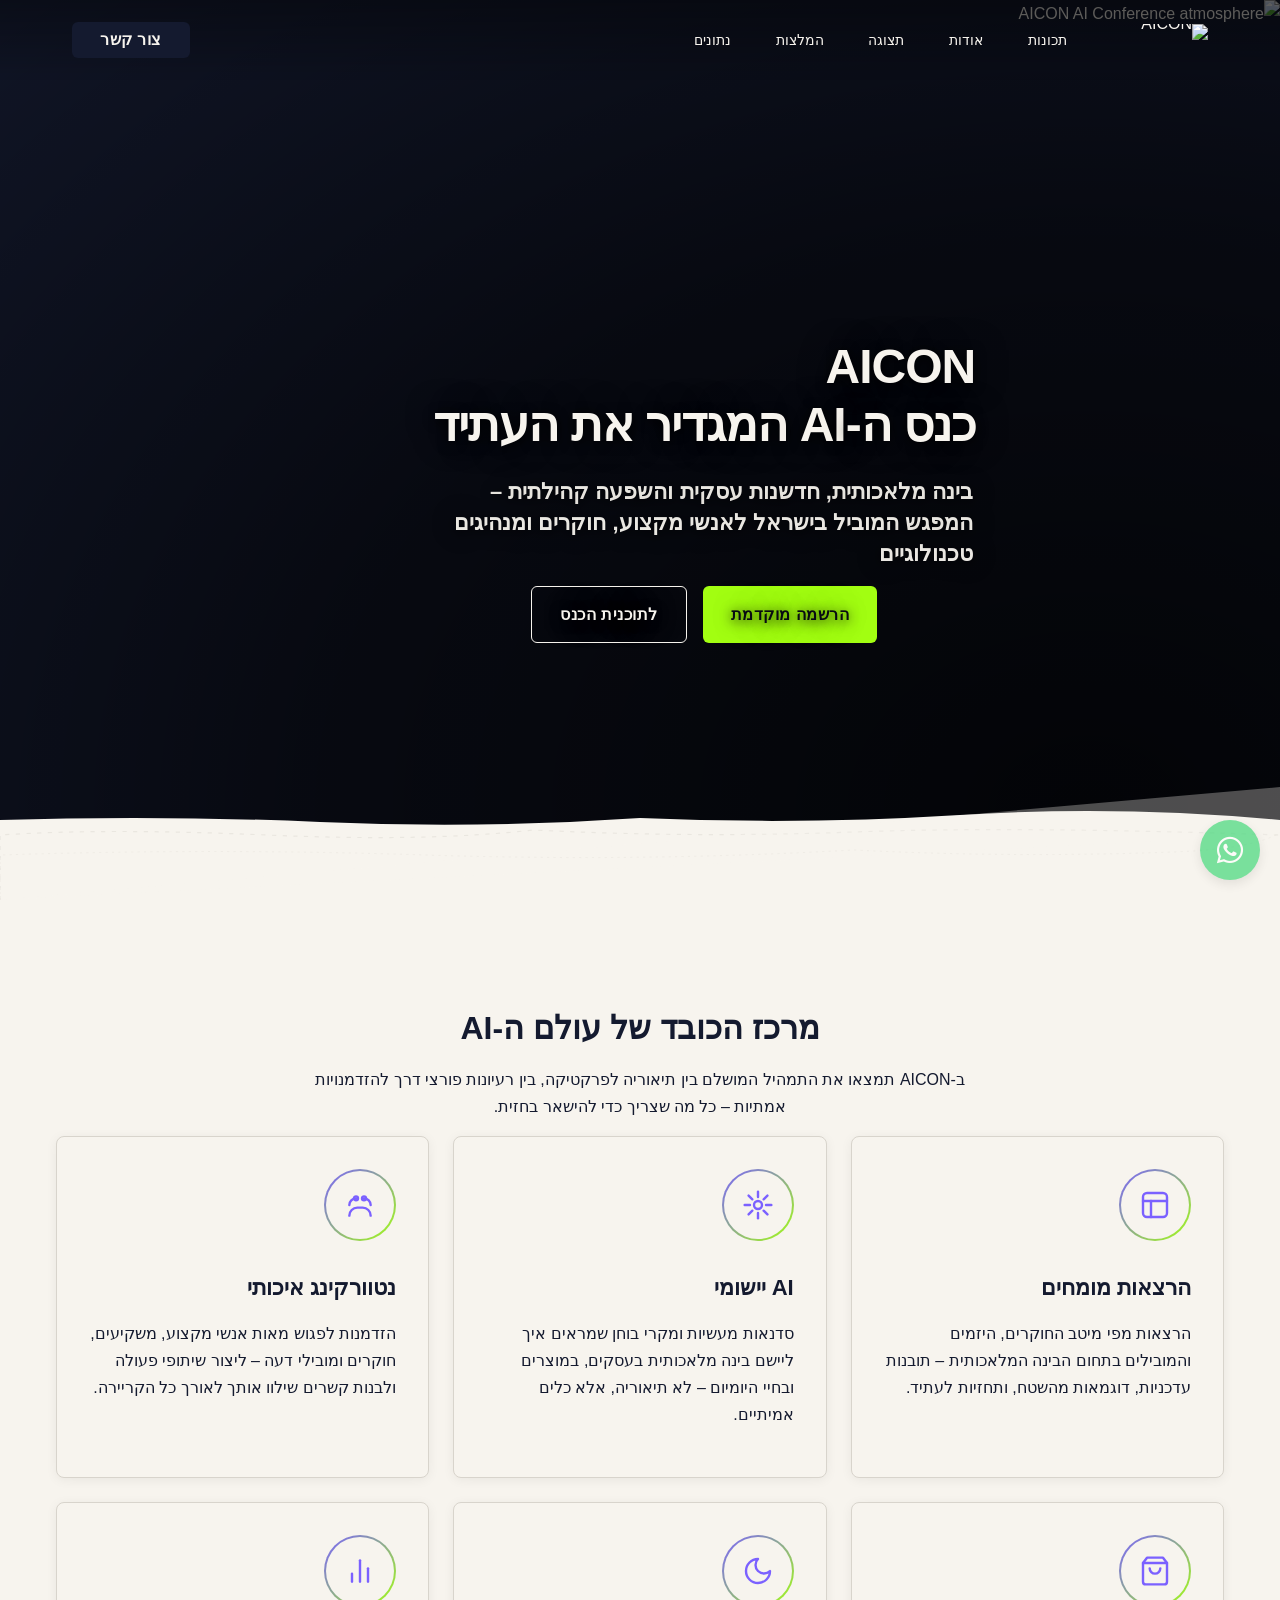
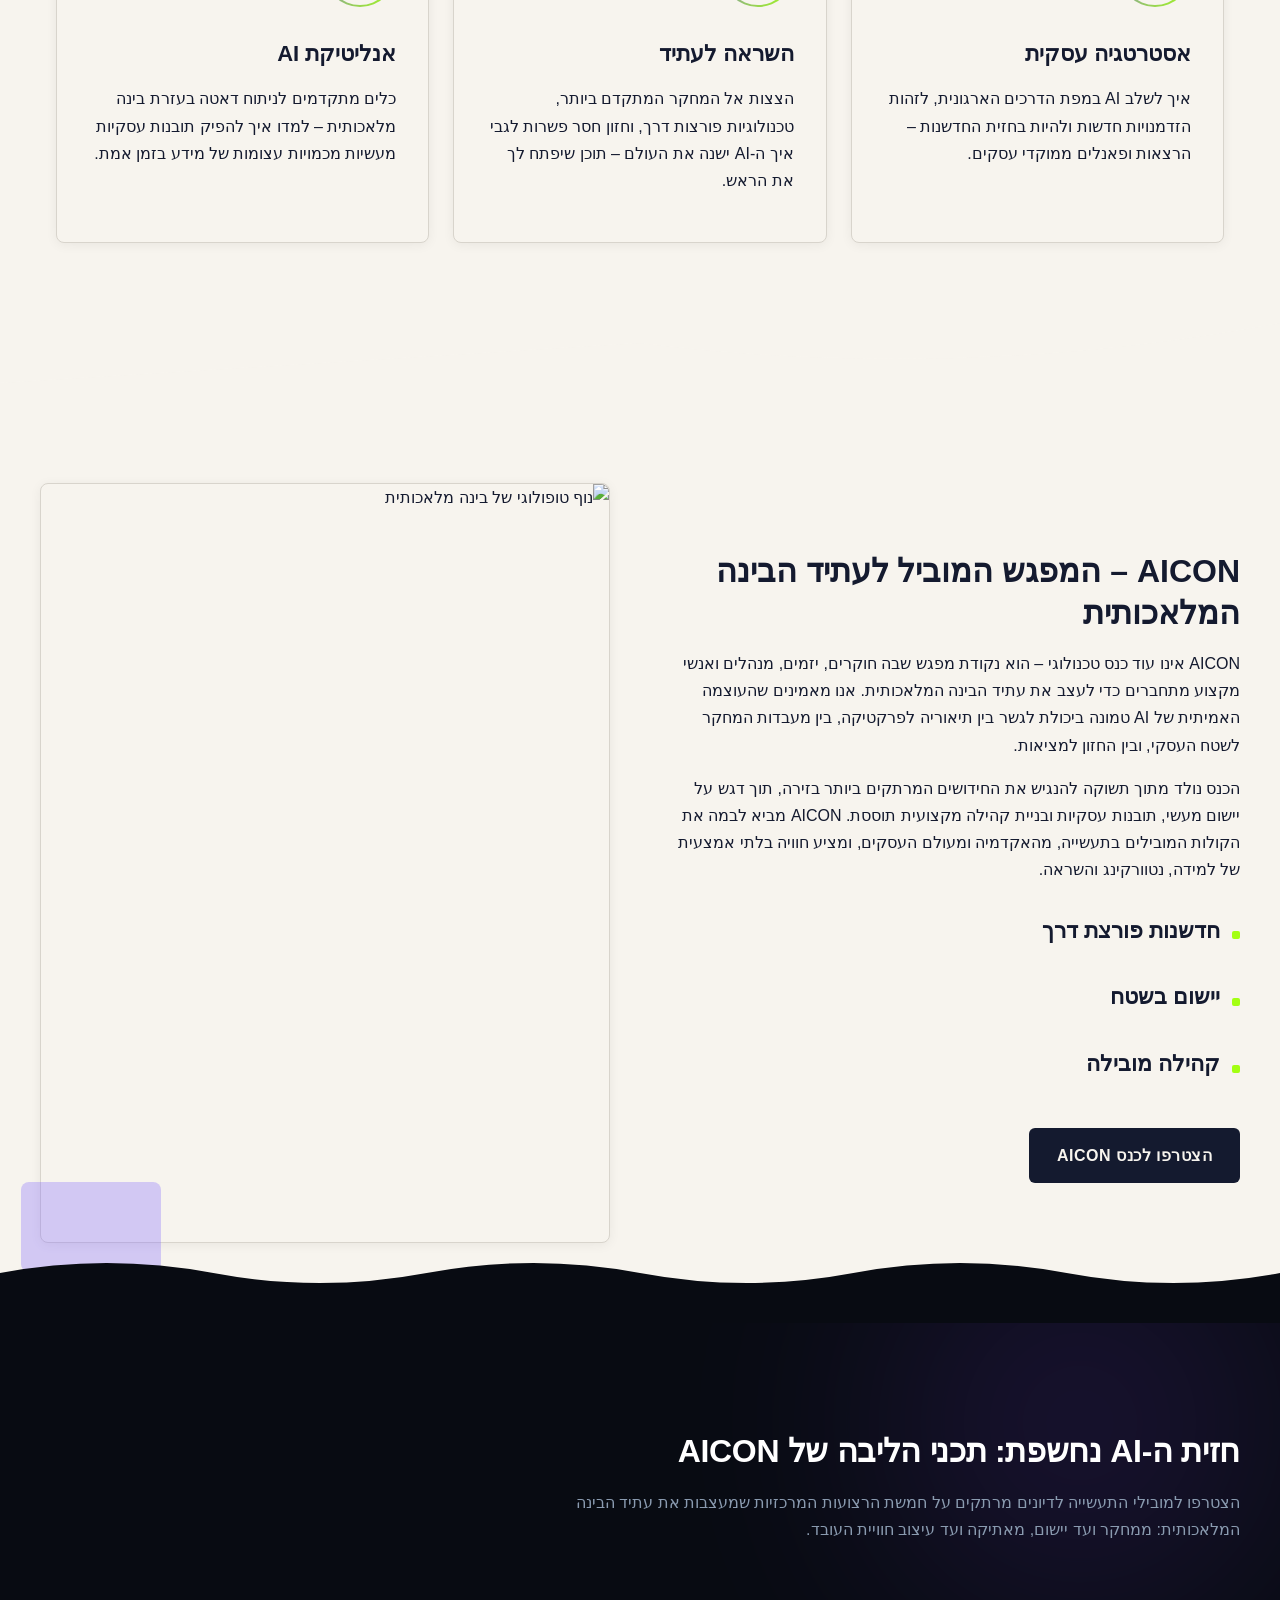
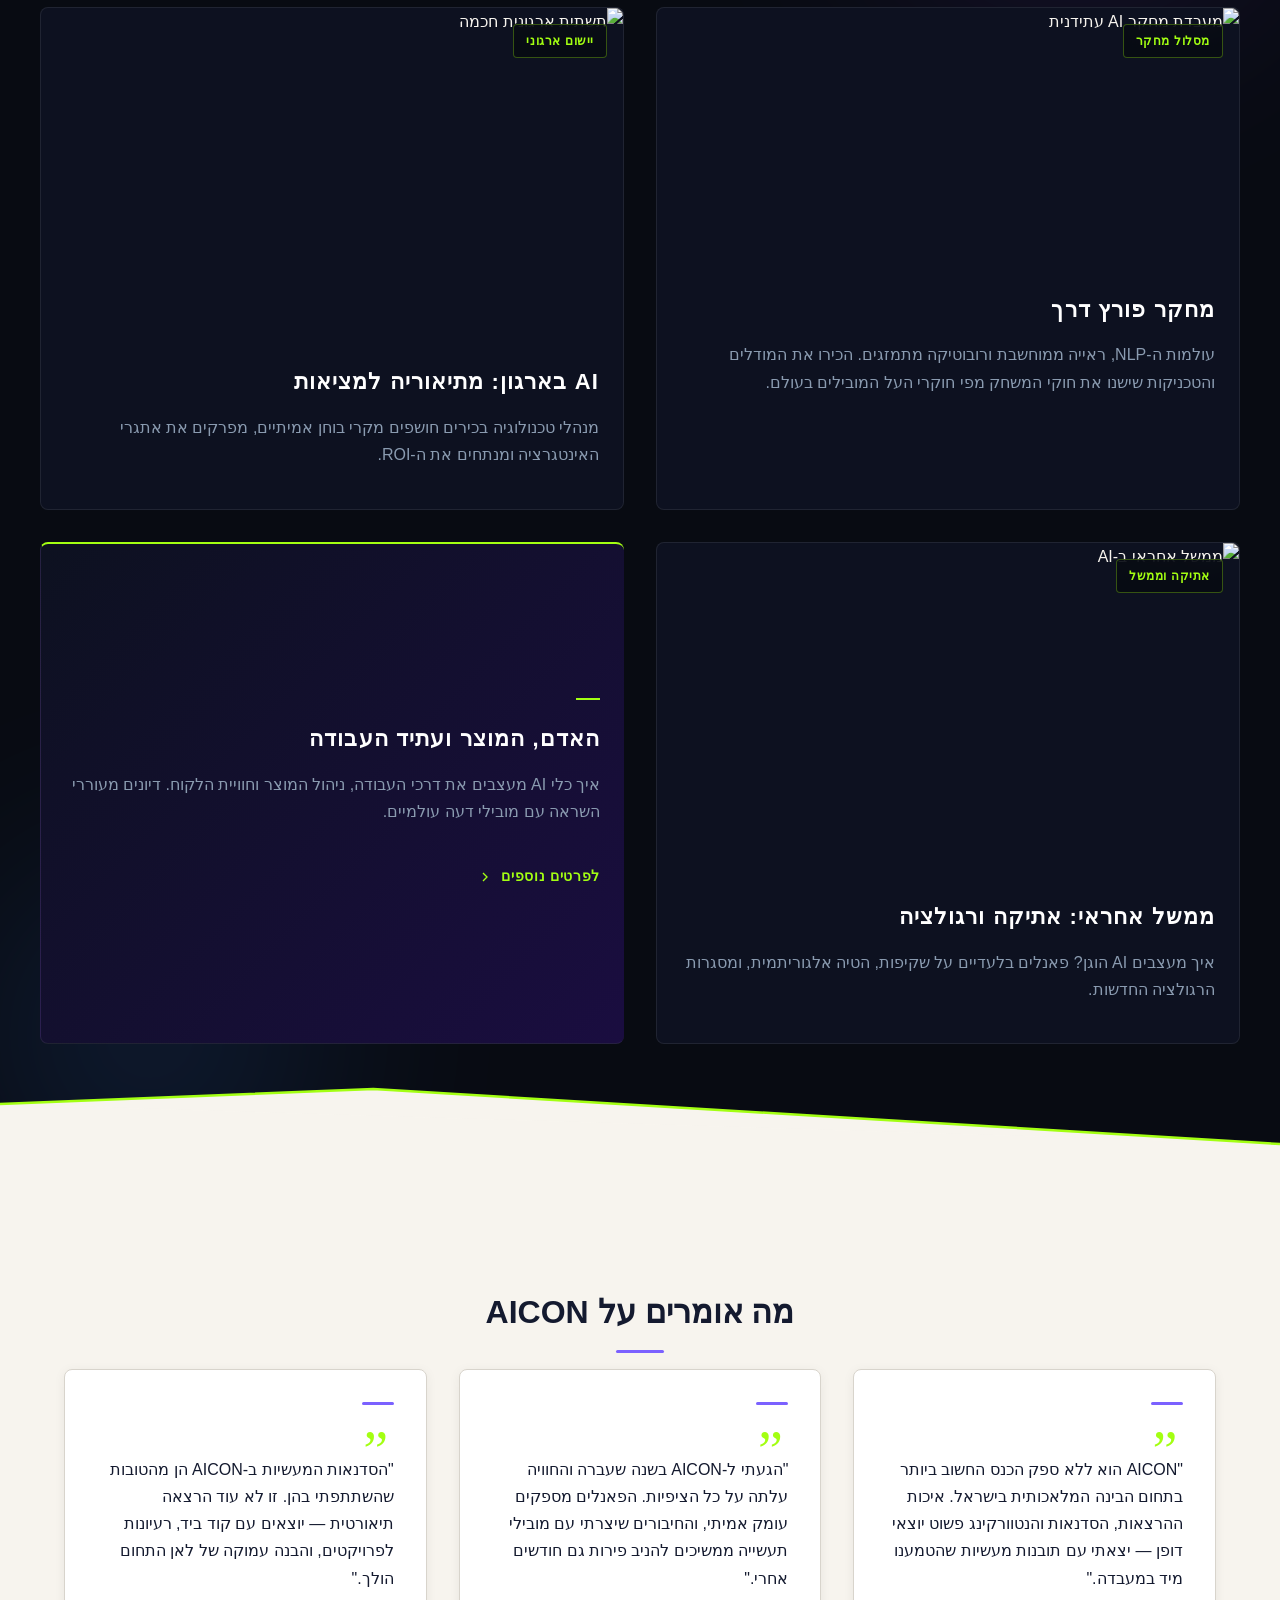
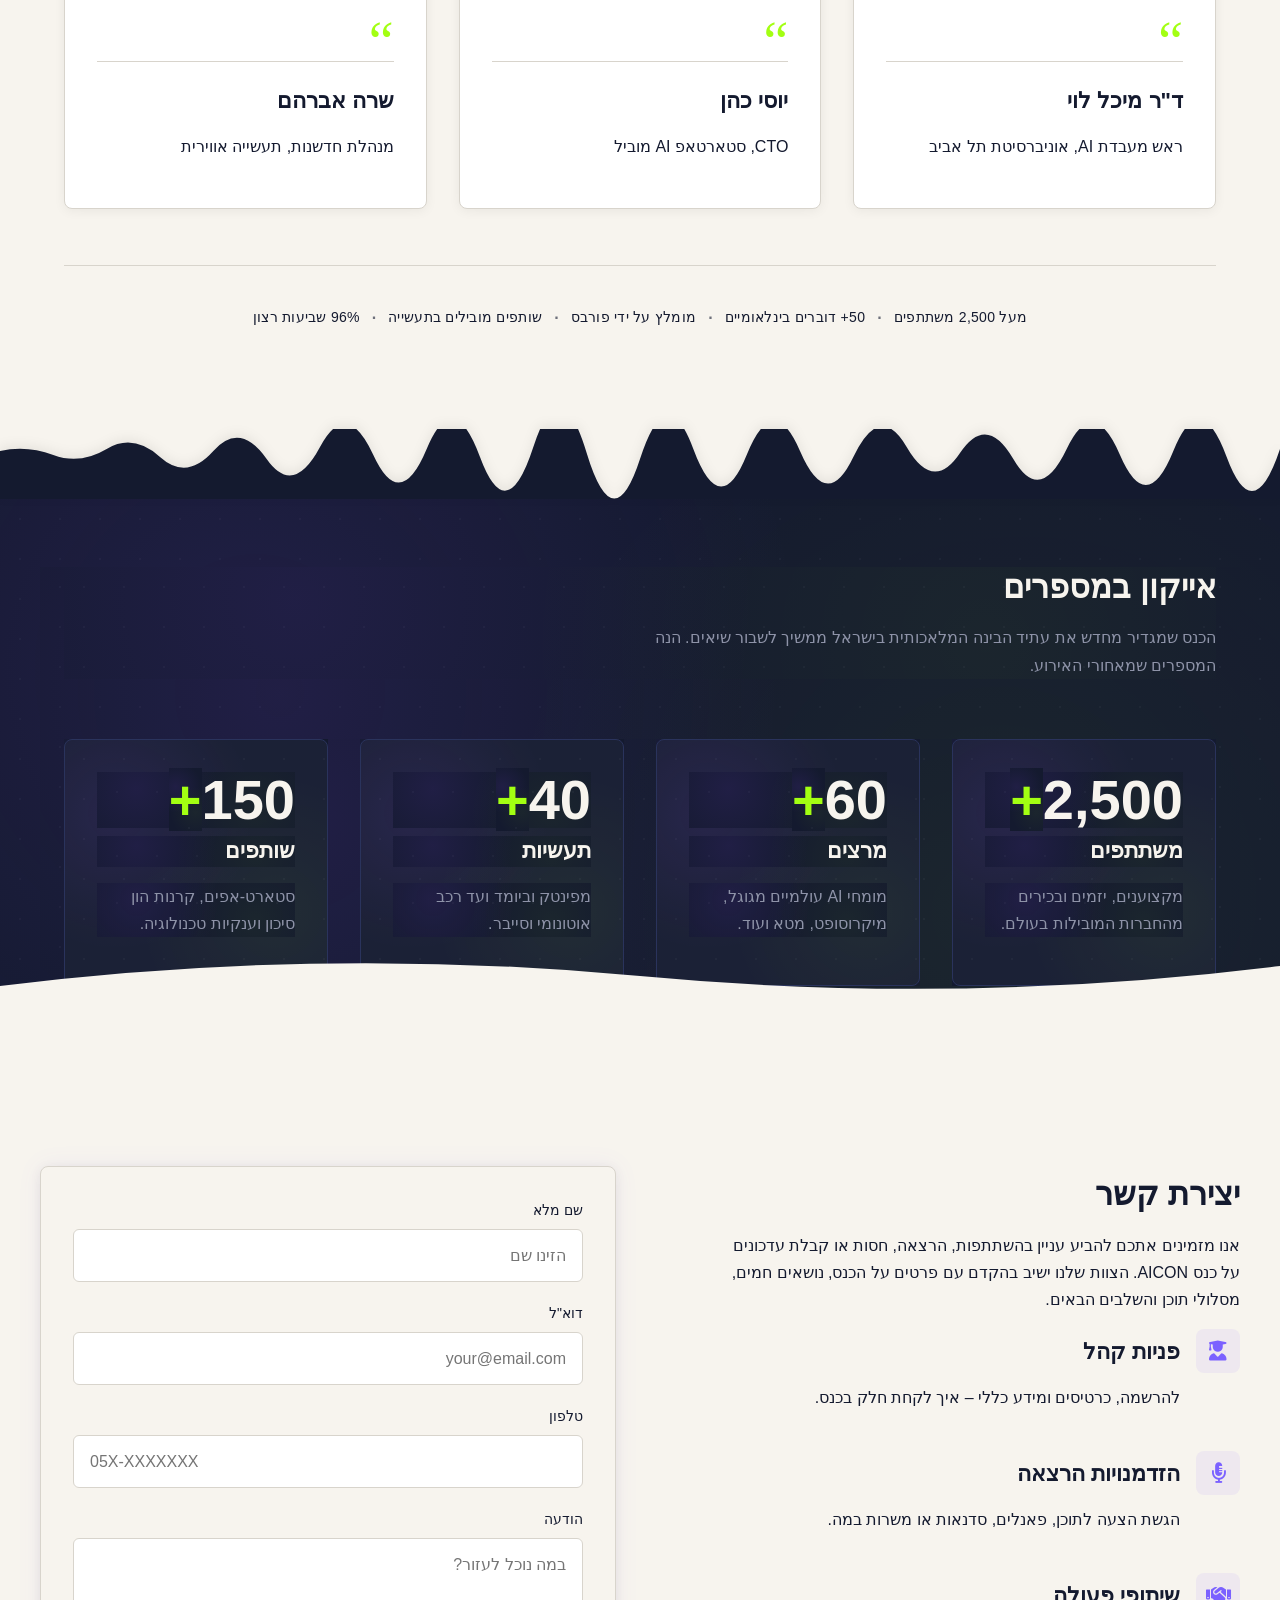
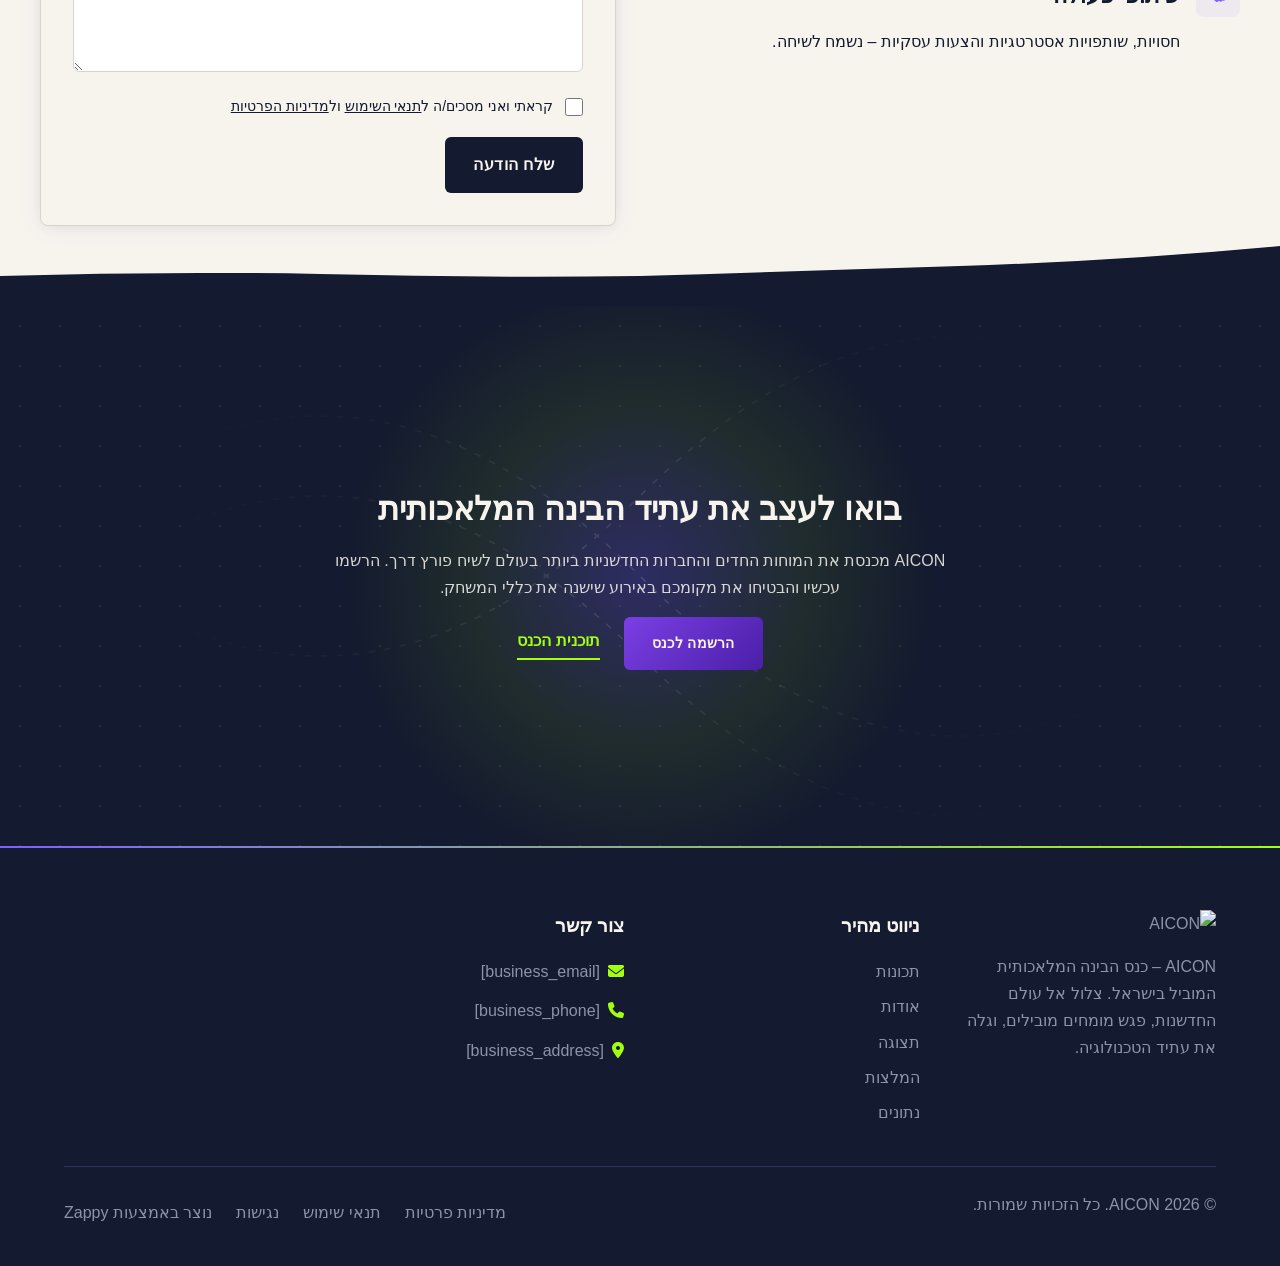
==== commit 74e52170: "Background sync: Progressive GitHub Sync" ====
--- a/public/index.html
+++ b/public/index.html
@@ -1 +1 @@
-<!doctype html><html dir="rtl" lang="he"><head><meta charset="UTF-8"><meta content="width=device-width,initial-scale=1" name="viewport"><meta content="index, follow" name="robots"><title>aicon 56 price — AICON</title><meta content="AICON is an AI-focused conference brand. The event centers around artificial intelligence, bringing together professionals, innovators, and enthusiasts in the A" name="description"><meta content="aicon 56 price, aicon 72 sl, AICON, aicon" name="keywords"><link href="/assets/favicon.ico" rel="icon" type="image/x-icon"><link href="/assets/favicon-16x16.png" rel="icon" type="image/png" sizes="16x16"><link href="/assets/favicon-32x32.png" rel="icon" type="image/png" sizes="32x32"><link href="/assets/favicon-48x48.png" rel="icon" type="image/png" sizes="48x48"><link href="/assets/favicon-192x192.png" rel="icon" type="image/png" sizes="192x192"><link href="/assets/favicon-512x512.png" rel="icon" type="image/png" sizes="512x512"><link href="/assets/apple-touch-icon.png" rel="apple-touch-icon"><script>!function(){"use strict";var t="de06885e-1c6b-475b-941e-2f0fdef86098",e="https://qaapi.zappy5.com/api/analytics/track",a=18e5,n=2592e6,o=!0,i=!0,r=!0;var s=function(){var e="zappy_visitor_"+t,a=null;try{if(a=localStorage.getItem(e)){var o=JSON.parse(a),i=Date.now();if(i-o.created<n)return o.lastSeen=i,localStorage.setItem(e,JSON.stringify(o)),o.id}}catch(t){console.warn("Zappy Analytics: LocalStorage not available")}var r="zv_"+Date.now()+"_"+Math.random().toString(36).substr(2,9);try{localStorage.setItem(e,JSON.stringify({id:r,created:Date.now(),lastSeen:Date.now()}))}catch(t){}return r}(),c=function(){var e="zappy_session_"+t,n=null;try{if(n=sessionStorage.getItem(e)){var o=JSON.parse(n),i=Date.now();if(i-o.timestamp<a)return o.timestamp=i,sessionStorage.setItem(e,JSON.stringify(o)),o.id}}catch(t){console.warn("Zappy Analytics: SessionStorage not available")}var r="zs_"+Date.now()+"_"+Math.random().toString(36).substr(2,9);try{sessionStorage.setItem(e,JSON.stringify({id:r,timestamp:Date.now()}))}catch(t){}return r}();function l(a,n){n=n||{};var o={website_id:t,event_type:a,page_path:window.location.pathname,referrer:document.referrer||"direct",visitor_id:s,session_id:c,metadata:n};if(navigator.sendBeacon){var i=new Blob([JSON.stringify(o)],{type:"application/json"});navigator.sendBeacon(e,i)}else fetch(e,{method:"POST",headers:{"Content-Type":"application/json"},body:JSON.stringify(o),keepalive:!0}).catch(function(t){console.warn("Zappy Analytics: Failed to track event",t)})}o&&l("pageview",{title:document.title,url:window.location.href}),i&&document.addEventListener("click",function(t){var e=t.target;if("BUTTON"===e.tagName||e.closest("button")){var a="BUTTON"===e.tagName?e:e.closest("button");l("click",{element:"button",text:a.textContent.trim().substring(0,100),id:a.id||null,class:a.className||null})}else if("A"===e.tagName||e.closest("a")){var n="A"===e.tagName?e:e.closest("a");l("navigation",{element:"link",text:n.textContent.trim().substring(0,100),href:n.href,external:n.hostname!==window.location.hostname})}},!0),r&&document.addEventListener("submit",function(t){var e=t.target;l("form_submit",{form_id:e.id||null,form_name:e.name||null,form_action:e.action||null,form_method:e.method||"GET"})},!0);var d=Date.now();window.addEventListener("beforeunload",function(){l("page_unload",{time_on_page:Math.floor((Date.now()-d)/1e3),page_path:window.location.pathname})}),window.zappyAnalytics={track:l,getVisitorId:function(){return s},getSessionId:function(){return c}}}()</script><meta content="aicon 56 price — AICON" property="og:title"><meta content="AICON is an AI-focused conference brand. The event centers around artificial intelligence, bringing together professionals, innovators, and enthusiasts in the A" property="og:description"><meta content="summary_large_image" name="twitter:card"><meta content="aicon 56 price — AICON" name="twitter:title"><meta content="AICON is an AI-focused conference brand. The event centers around artificial intelligence, bringing together professionals, innovators, and enthusiasts in the A" name="twitter:description"><meta content="website" property="og:type"><meta content="he_IL" property="og:locale"><link href="https://cdnjs.cloudflare.com/ajax/libs/font-awesome/6.4.0/css/all.min.css" rel="stylesheet"><style>.skip-link{position:absolute;top:0;left:0;transform:translateY(-200%);padding:12px 18px;background:var(--bg-dark,#1a1a1a);color:var(--text-light,#fff);font-weight:600;border-radius:0 0 8px 0;z-index:10000}.skip-link:focus{transform:none;outline:2px solid var(--ring,#fff);outline-offset:2px}:focus-visible{outline:2px solid var(--ring,currentColor);outline-offset:3px}</style><link href="/assets/favicon.ico" rel="icon" type="image/x-icon"><link href="/assets/favicon-16x16.png" rel="icon" type="image/png" sizes="16x16"><link href="/assets/favicon-32x32.png" rel="icon" type="image/png" sizes="32x32"><link href="/assets/favicon-48x48.png" rel="icon" type="image/png" sizes="48x48"><link href="/assets/favicon-192x192.png" rel="icon" type="image/png" sizes="192x192"><link href="/assets/favicon-512x512.png" rel="icon" type="image/png" sizes="512x512"><link href="/assets/apple-touch-icon.png" rel="apple-touch-icon"><link href="https://cdn.jsdelivr.net/npm/vanilla-cookieconsent@3/dist/cookieconsent.css" rel="stylesheet"><script src="https://cdn.jsdelivr.net/npm/vanilla-cookieconsent@3/dist/cookieconsent.umd.js"></script><script src="https://cdn.jsdelivr.net/gh/mickidum/acc_toolbar/acctoolbar/acctoolbar.min.js"></script><link href="/styles.css" rel="stylesheet"><script>window.ZAPPY_WEBSITE_ID="de06885e-1c6b-475b-941e-2f0fdef86098",window.ZAPPY_API_BASE="https://qaapi.zappy5.com"</script><style id="zappy-dropdown-submenu-styles">#navMenu li:has(.sub-menu),.nav-menu li:has(.sub-menu),.navbar li:has(.sub-menu),nav li:has(.sub-menu){position:relative}#navMenu .sub-menu,.nav-menu .sub-menu,.navbar .sub-menu,nav .sub-menu{display:block!important;position:absolute!important;top:100%;left:0;min-width:220px;background:#fff;border-radius:8px;box-shadow:0 8px 25px rgba(0,0,0,.15);padding:8px 0;opacity:0;visibility:hidden;transform:translateY(10px);transition:all .3s ease;z-index:1000;list-style:none;pointer-events:none}#navMenu li:hover>.sub-menu,.nav-menu li:hover>.sub-menu,.navbar li:hover>.sub-menu,nav li:hover>.sub-menu{opacity:1!important;visibility:visible!important;transform:translateY(0)!important;pointer-events:auto!important}.sub-menu li{list-style:none;margin:0;padding:0}.sub-menu a{display:block!important;padding:10px 16px!important;color:var(--text-dark,#333)!important;font-weight:500;text-decoration:none;white-space:nowrap;transition:background-color .2s}.sub-menu .zappy-nav-child>a{padding-left:28px!important;font-size:.9em!important;opacity:.85!important}[dir=rtl] .sub-menu .zappy-nav-child>a,html[lang=ar] .sub-menu .zappy-nav-child>a,html[lang=he] .sub-menu .zappy-nav-child>a{padding-left:10px!important;padding-right:28px!important}.sub-menu .zappy-nav-parent>a{font-weight:600!important}.sub-menu a:hover{background-color:#f5f5f5}[dir=rtl] .nav-menu .sub-menu,[dir=rtl] .navbar .sub-menu,[dir=rtl] nav .sub-menu,html[lang=ar] .nav-menu .sub-menu,html[lang=ar] .navbar .sub-menu,html[lang=ar] nav .sub-menu,html[lang=he] .nav-menu .sub-menu,html[lang=he] .navbar .sub-menu,html[lang=he] nav .sub-menu{left:auto!important;right:0!important}.sub-menu:empty,.sub-menu:not(:has(li)):not(:has(> a)),.sub-menu:not(:has(li:not(.zappy-hidden-menu-item))):not(:has(> a)){display:none!important;opacity:0!important;visibility:hidden!important;pointer-events:none!important}li:has(.menu-group-title):hover>.sub-menu{opacity:1!important;visibility:visible!important;transform:translateY(0)!important;pointer-events:auto!important}#navMenu>li>.menu-group-title,.nav-menu>li>.menu-group-title{display:inline-block;padding:.5rem 1rem;cursor:default;user-select:none}@media (max-width:768px){#navMenu .sub-menu,.nav-menu .sub-menu,.navbar .sub-menu,nav .sub-menu{position:static!important;transform:none!important;box-shadow:none!important;background:0 0!important;max-height:0;overflow:hidden;opacity:0;visibility:hidden;transition:max-height .3s ease,opacity .3s ease;padding:0!important;border-radius:0!important}#navMenu .sub-menu.mobile-expanded,.nav-menu .sub-menu.mobile-expanded,.navbar .sub-menu.mobile-expanded{max-height:none!important;overflow-y:visible!important;opacity:1!important;visibility:visible!important;padding:8px 0 8px 16px!important}[dir=rtl] .sub-menu.mobile-expanded,html[lang=he] .sub-menu.mobile-expanded{padding:8px 16px 8px 0!important}#navMenu li:hover>.sub-menu,.nav-menu li:hover>.sub-menu,.navbar li:hover>.sub-menu,nav li:hover>.sub-menu{opacity:0;visibility:hidden;pointer-events:none}#navMenu li>.sub-menu.mobile-expanded,.nav-menu li>.sub-menu.mobile-expanded,.navbar li>.sub-menu.mobile-expanded,nav li>.sub-menu.mobile-expanded{opacity:1!important;visibility:visible!important;pointer-events:auto!important}#navMenu li:has(.sub-menu),.nav-menu li:has(.sub-menu),.navbar li:has(.sub-menu),nav li:has(.sub-menu){display:flex!important;flex-wrap:wrap!important;align-items:center!important;position:relative!important;min-height:44px!important}#navMenu li:has(.sub-menu)>a,.nav-menu li:has(.sub-menu)>a,.navbar li:has(.sub-menu)>a,nav li:has(.sub-menu)>a{flex:1!important;min-width:0!important}#navMenu li:has(.sub-menu)>.menu-group-title,.nav-menu li:has(.sub-menu)>.menu-group-title,.navbar li:has(.sub-menu)>.menu-group-title,nav li:has(.sub-menu)>.menu-group-title{flex:1!important;min-width:0!important;padding:0!important;line-height:inherit!important}#navMenu li:has(.sub-menu)>.sub-menu,.nav-menu li:has(.sub-menu)>.sub-menu,.navbar li:has(.sub-menu)>.sub-menu,nav li:has(.sub-menu)>.sub-menu{flex-basis:100%!important;width:100%!important}#navMenu li:has(.sub-menu)>a [class*=arrow],#navMenu li:has(.sub-menu)>a [class*=chevron],.nav-menu li:has(.sub-menu)>a .fa-angle-down,.nav-menu li:has(.sub-menu)>a .fa-chevron-down,.nav-menu li:has(.sub-menu)>a [class*=arrow],.nav-menu li:has(.sub-menu)>a [class*=chevron],nav li:has(.sub-menu)>a [class*=arrow],nav li:has(.sub-menu)>a [class*=chevron]{display:none!important;visibility:hidden!important}.mobile-submenu-toggle{display:flex!important;align-items:center!important;justify-content:center!important;width:44px!important;height:auto!important;background:0 0!important;border:none!important;cursor:pointer!important;color:var(--text-light)!important;position:static!important;flex-shrink:0!important;align-self:stretch!important;z-index:2!important;padding:0!important;margin:0!important}.mobile-submenu-toggle::after{content:''!important;width:0!important;height:0!important;border-left:6px solid transparent!important;border-right:6px solid transparent!important;border-top:7px solid currentColor!important;transition:transform .3s ease!important}.mobile-submenu-toggle.expanded::after{transform:rotate(180deg)!important}.sub-menu a{padding:10px 0!important;display:block!important;color:var(--text-light)!important;white-space:normal!important}.sub-menu .zappy-nav-child>a{padding-left:28px!important;font-size:.9em!important;opacity:.85!important}[dir=rtl] .sub-menu .zappy-nav-child>a,html[lang=ar] .sub-menu .zappy-nav-child>a,html[lang=he] .sub-menu .zappy-nav-child>a{padding-left:0!important;padding-right:28px!important}.sub-menu .zappy-nav-parent>a{font-weight:600!important}#navMenu.active,.nav-menu.active{max-width:100vw!important;overflow-x:hidden!important;box-sizing:border-box!important}.navbar .sub-menu li a,.zappy-products-dropdown .sub-menu a,nav.navbar .sub-menu li a{color:var(--text-light)!important}}@media (min-width:769px){.mobile-submenu-toggle{display:none!important}}</style><style id="zappy-widget-visibility">html[dir=rtl] .whatsapp-float{right:20px!important;left:auto!important}html:not([dir]) .whatsapp-float,html[dir=ltr] .whatsapp-float{left:20px!important;right:auto!important}html[dir=rtl] #mic-access-tool-general-button,html[dir=rtl] #mic-init-access-tool #mic-access-tool-general-button,html[dir=rtl] #mic-init-access-tool .mic-access-tool-general-button,html[dir=rtl] ._access-icon,html[dir=rtl] .mic-access-tool-general-button{left:20px!important;right:auto!important}html:not([dir]) #mic-access-tool-general-button,html:not([dir]) #mic-init-access-tool #mic-access-tool-general-button,html:not([dir]) #mic-init-access-tool .mic-access-tool-general-button,html:not([dir]) ._access-icon,html:not([dir]) .mic-access-tool-general-button,html[dir=ltr] #mic-access-tool-general-button,html[dir=ltr] #mic-init-access-tool #mic-access-tool-general-button,html[dir=ltr] #mic-init-access-tool .mic-access-tool-general-button,html[dir=ltr] ._access-icon,html[dir=ltr] .mic-access-tool-general-button{right:20px!important;left:auto!important}@media (max-width:768px){.whatsapp-float{display:flex!important}}@media (min-width:769px){.whatsapp-float{display:flex!important}}@media (max-width:768px){#mic-access-tool-general-button,#mic-init-access-tool #mic-access-tool-general-button,#mic-init-access-tool .mic-access-tool-general-button,._access-icon,.mic-access-tool-general-button{display:flex!important;visibility:visible!important;opacity:1!important;pointer-events:auto!important}#mic-access-tool-box.opened-mic-access-tool,#mic-init-access-tool #mic-access-tool-box.opened-mic-access-tool,.mic-access-tool-box.opened-mic-access-tool{visibility:visible!important;opacity:1!important;pointer-events:auto!important}}@media (min-width:769px){#mic-access-tool-general-button,#mic-init-access-tool #mic-access-tool-general-button,#mic-init-access-tool .mic-access-tool-general-button,._access-icon,.mic-access-tool-general-button{display:flex!important;visibility:visible!important;opacity:1!important;pointer-events:auto!important}#mic-access-tool-box.opened-mic-access-tool,#mic-init-access-tool #mic-access-tool-box.opened-mic-access-tool,.mic-access-tool-box.opened-mic-access-tool{visibility:visible!important;opacity:1!important;pointer-events:auto!important}}</style></head><body><a href="#main" class="skip-link">דלג לתוכן הראשי</a><nav class="navbar" dir="rtl"><button class="mobile-toggle" aria-label="Menu" id="mobileToggle"><svg viewBox="0 0 24 24" fill="none" height="24" width="24" class="hamburger-icon"><path d="M3 12h18M3 6h18M3 18h18" stroke="currentColor" stroke-width="2" stroke-linecap="round"></path></svg> <svg viewBox="0 0 24 24" fill="none" height="24" width="24" class="close-icon" style="display:none"><path d="M18 6L6 18M6 6l12 12" stroke="currentColor" stroke-width="2" stroke-linecap="round"></path></svg></button> <button class="phone-header-btn" aria-label="Call" data-phone="[business_phone]"><svg viewBox="0 0 24 24" fill="currentColor" height="20" width="20"><path d="M22 16.92v3a2 2 0 0 1-2.18 2 19.79 19.79 0 0 1-8.63-3.07 19.5 19.5 0 0 1-6-6 19.79 19.79 0 0 1-3.07-8.67A2 2 0 0 1 4.11 2h3a2 2 0 0 1 2 1.72 12.84 12.84 0 0 0 .7 2.81 2 2 0 0 1-.45 2.11L8.09 9.91a16 16 0 0 0 6 6l1.27-1.27a2 2 0 0 1 2.11-.45 12.84 12.84 0 0 0 2.81.7A2 2 0 0 1 22 16.92z"></path></svg></button><div class="nav-container"><div class="nav-right-group"><div class="nav-brand"><a href="/" class="logo-link"><img alt="AICON" src="/assets/site-----image-1.webp" class="logo"></a></div><ul class="nav-menu" id="navMenu"><li><a href="#features">תכונות</a></li><li><a href="#about">אודות</a></li><li><a href="#showcase">תצוגה</a></li><li><a href="#testimonials">המלצות</a></li><li><a href="#stats">נתונים</a></li></ul></div><div class="nav-cta-container"><a href="#contact" class="nav-cta-btn">צור קשר</a></div></div></nav><script>window.addEventListener("load",function(){const e=document.querySelector(".navbar, nav, header");if(!e)return void console.log("[Navbar] Navbar element not found");let t=document.getElementById("mobileToggle")||document.querySelector(".mobile-toggle")||document.querySelector(".hamburger")||document.querySelector(".hamburger-menu")||document.querySelector(".menu-toggle")||document.querySelector(".burger-menu")||document.querySelector('[aria-label="Menu"]')||document.querySelector('[aria-label="תפריט"]');const n=document.querySelector(".phone-header-btn"),o=window.getComputedStyle(e);let r=o.backgroundColor;if(console.log("[Navbar] Initial navbar background:",r),"transparent"===r||"rgba(0, 0, 0, 0)"===r||r.startsWith("rgba")&&r.includes(", 0)")){const e=o.backgroundImage;if(e&&"none"!==e)console.log("[Navbar] Navbar has background image/gradient, using dark text"),r="rgb(240, 240, 240)";else{const e=window.getComputedStyle(document.body).backgroundColor;console.log("[Navbar] Navbar transparent, using body background:",e),r=e}}const a=r.match(/\d+/g);if(a&&a.length>=3){const e=(.299*parseInt(a[0])+.587*parseInt(a[1])+.114*parseInt(a[2]))/255;console.log("[Navbar] Mobile button colors preserved from Claude CSS (luminance:",e.toFixed(2)+")");const o=document.createElement("style");o.id="zappy-mobile-nav-fix";document.documentElement.lang;document.documentElement.dir,o.textContent='\n        /* Hide mobile buttons on desktop, show only on mobile */\n        @media (min-width: 769px) {\n          .mobile-toggle,\n          .phone-header-btn {\n            display: none !important;\n          }\n        }\n        \n        /* Show and position mobile buttons correctly on mobile */\n        @media (max-width: 768px) {\n          .navbar,\n          nav.navbar {\n            min-height: 70px !important;\n          }\n\n          .mobile-toggle,\n          .phone-header-btn {\n            position: absolute !important;\n            top: 0 !important;\n            bottom: 0 !important;\n            margin-top: auto !important;\n            margin-bottom: auto !important;\n            transform: none !important;\n            z-index: 1001 !important;\n            display: flex !important;\n            align-items: center !important;\n            justify-content: center !important;\n            width: 36px !important;\n            height: 36px !important;\n            border-radius: 50% !important;\n            border: none !important;\n            cursor: pointer !important;\n            padding: 6px !important;\n            background: none !important;\n            color: var(--nav-text, var(--text-light)) !important;\n            touch-action: manipulation !important;\n            -webkit-tap-highlight-color: transparent !important;\n          }\n\n          html[data-zappy-site-type="ecommerce"] .phone-header-btn,\n          body[data-zappy-site-type="ecommerce"] .phone-header-btn,\n          html[data-zappy-site-type="ecommerce"] header .phone-header-btn,\n          html[data-zappy-site-type="ecommerce"] nav .phone-header-btn {\n            display: none !important;\n            visibility: hidden !important;\n            width: 0 !important;\n            height: 0 !important;\n            min-width: 0 !important;\n            overflow: hidden !important;\n          }\n          \n          /* LTR positioning (default): hamburger LEFT, phone RIGHT */\n          html:not([dir="rtl"]):not([lang="he"]):not([lang="ar"]) .mobile-toggle,\n          html[dir="ltr"] .mobile-toggle {\n            left: 12px !important;\n            right: auto !important;\n          }\n          html:not([dir="rtl"]):not([lang="he"]):not([lang="ar"]) .phone-header-btn,\n          html[dir="ltr"] .phone-header-btn {\n            right: 12px !important;\n            left: auto !important;\n          }\n          \n          /* RTL positioning: hamburger RIGHT, phone LEFT */\n          html[dir="rtl"] .mobile-toggle,\n          html[lang="he"] .mobile-toggle,\n          html[lang="ar"] .mobile-toggle {\n            right: 12px !important;\n            left: auto !important;\n          }\n          html[dir="rtl"] .phone-header-btn,\n          html[lang="he"] .phone-header-btn,\n          html[lang="ar"] .phone-header-btn {\n            left: 12px !important;\n            right: auto !important;\n          }\n          \n          /* CRITICAL: Ensure nav-container has min-height on mobile */\n          /* All children are positioned absolutely/fixed on mobile, so height:auto collapses to 0 */\n          .nav-container {\n            min-height: 70px !important;\n            position: relative !important;\n          }\n          \n          /* Ensure SVG icons are properly sized and inherit color */\n          .mobile-toggle svg,\n          .phone-header-btn svg {\n            width: 24px !important;\n            height: 24px !important;\n            /* Don\'t force display - let JavaScript control hamburger/close toggle */\n          }\n          \n          /* Reset nav-cta-container on mobile - remove desktop box-shadow/padding */\n          /* that creates a visible ghost box when CTA button is hidden */\n          .nav-cta-container {\n            box-shadow: none !important;\n            padding: 0 !important;\n          }\n          \n          /* Hide nav-cta-container entirely on mobile when there\'s no lang-switcher */\n          /* (only the CTA button is inside, and it\'s hidden on mobile) */\n          .nav-cta-container:not(:has(.lang-switcher)) {\n            display: none !important;\n          }\n          \n          /* CRITICAL: Prevent hero image fade gradient from bleeding over headline text */\n          /* The .image-fade-gradient has bottom: -30px (extends below parent) */\n          /* On mobile stacked layout, this overlaps the h1 text below the image */\n          .hero-image-column {\n            overflow: hidden !important;\n          }\n          .image-fade-gradient {\n            bottom: 0 !important;\n          }\n          \n          /* Hide desktop language switcher on mobile - hamburger menu handles it */\n          /* High specificity to override stored CSS */\n          .lang-switcher,\n          .nav-cta-container .lang-switcher,\n          .nav-container .lang-switcher,\n          .navbar .lang-switcher,\n          .navbar .nav-cta-container .lang-switcher {\n            display: none !important;\n          }\n        }\n      ';const r=document.getElementById("zappy-mobile-nav-fix");r&&r.remove(),document.head.appendChild(o),console.log("[Navbar] Critical CSS injected for mobile nav positioning");const i=window.innerWidth<=768;if(t){const e=t.querySelector(".hamburger-icon"),n=t.querySelector(".close-icon");e&&(e.style.setProperty("width","24px","important"),e.style.setProperty("height","24px","important"),e.style.setProperty("display","block","important")),n&&(n.style.setProperty("width","24px","important"),n.style.setProperty("height","24px","important"),n.style.setProperty("display","none","important")),i?(t.style.setProperty("position","absolute","important"),t.style.setProperty("top","0","important"),t.style.setProperty("bottom","0","important"),t.style.setProperty("margin-top","auto","important"),t.style.setProperty("margin-bottom","auto","important"),t.style.setProperty("transform","none","important"),t.style.setProperty("z-index","1001","important"),t.style.removeProperty("left"),t.style.removeProperty("right"),console.log("[Navbar] Mobile toggle positioning applied (mobile viewport)")):(t.style.removeProperty("position"),t.style.removeProperty("top"),t.style.removeProperty("transform"),t.style.removeProperty("z-index"),t.style.removeProperty("left"),t.style.removeProperty("right"),console.log("[Navbar] Desktop viewport - cleared mobile toggle inline positioning"))}if(n){const e=n.querySelector("svg");e&&(e.style.width="24px",e.style.height="24px",e.setAttribute("width","24"),e.setAttribute("height","24")),i?(n.style.setProperty("position","absolute","important"),n.style.setProperty("top","0","important"),n.style.setProperty("bottom","0","important"),n.style.setProperty("margin-top","auto","important"),n.style.setProperty("margin-bottom","auto","important"),n.style.setProperty("transform","none","important"),n.style.setProperty("z-index","1001","important"),n.style.removeProperty("left"),n.style.removeProperty("right"),console.log("[Navbar] Phone button positioning applied (mobile viewport)")):(n.style.removeProperty("position"),n.style.removeProperty("top"),n.style.removeProperty("transform"),n.style.removeProperty("z-index"),n.style.removeProperty("left"),n.style.removeProperty("right"),console.log("[Navbar] Desktop viewport - cleared phone button inline positioning"))}}else console.log("[Navbar] Could not parse background color:",r);t=document.getElementById("mobileToggle")||document.querySelector(".mobile-toggle")||document.querySelector(".hamburger")||document.querySelector(".hamburger-menu")||document.querySelector(".menu-toggle")||document.querySelector(".burger-menu")||document.querySelector('[aria-label="Menu"]')||document.querySelector('[aria-label="תפריט"]');const i=document.getElementById("navMenu")||document.querySelector(".nav-menu")||document.querySelector(".nav-links")||document.querySelector("nav ul:not(.submenu)");if(!t||!i)return void console.log("[Navbar] Mobile toggle or menu not found:",{toggle:!!t,menu:!!i});i.id||(i.id="navMenu"),console.log("[Navbar] Initializing mobile menu...");const l=t.cloneNode(!0);t.parentNode.replaceChild(l,t);var s=0;function p(e){var t=Date.now();t-s<300||(s=t,function(e){e.preventDefault(),e.stopPropagation();const t=l.querySelector(".hamburger-icon"),n=l.querySelector(".close-icon");i.classList.contains("active")?(i.classList.remove("active"),t&&t.style.setProperty("display","block","important"),n&&n.style.setProperty("display","none","important"),document.body.style.overflow="",console.log("[Navbar] Menu closed")):(i.classList.add("active"),t&&t.style.setProperty("display","none","important"),n&&n.style.setProperty("display","block","important"),document.body.style.overflow="hidden",console.log("[Navbar] Menu opened"))}(e))}l.addEventListener("click",p),l.addEventListener("touchend",p),i.querySelectorAll("a").forEach(function(e){e.addEventListener("click",function(){if("#"===this.getAttribute("href"))return;const e=l.querySelector(".hamburger-icon"),t=l.querySelector(".close-icon");i.classList.remove("active"),e&&e.style.setProperty("display","block","important"),t&&t.style.setProperty("display","none","important"),document.body.style.overflow="",console.log("[Navbar] Menu closed (link clicked)")})});var m=i.querySelectorAll(".dropdown-toggle");m.forEach(function(e){e.addEventListener("click",function(e){e.preventDefault(),e.stopPropagation();var t=this.closest(".nav-dropdown");t&&(t.parentNode.querySelectorAll(".nav-dropdown.open").forEach(function(e){e!==t&&e.classList.remove("open")}),t.classList.toggle("open"),console.log("[Navbar] Dropdown toggled:",t.classList.contains("open")?"open":"closed"))})}),document.addEventListener("click",function(e){e.target.closest(".nav-dropdown")||document.querySelectorAll(".nav-dropdown.open").forEach(function(e){e.classList.remove("open")})}),console.log("[Navbar] Dropdown handlers initialized for "+m.length+" dropdowns"),n&&n.addEventListener("click",function(){const e=document.querySelectorAll('a[href^="tel:"]'),t=e.length>0?e[0].getAttribute("href").replace("tel:",""):"[business_phone]";window.location.href="tel:"+t,console.log("[Navbar] Phone button clicked")}),console.log("[Navbar] Mobile menu initialized successfully")})</script><main id="main"><section class="index-hero-section" data-band-index="0" data-layout-spec="בית-hero" id="hero" data-hero-type="fullscreen-scrim" data-zappy-content-align="upper-right"><div class="index-hero-section__bg-wrapper"><img alt="AICON AI Conference atmosphere" src="/assets/site-index-hero-image-1.webp" data-context="Futuristic AI conference atmosphere, cinematic lighting, indigo-to-violet depth, luminous mesh gradients, subtle orange sparks, lime green accents, topographic contour lines, dark conference hall with holographic displays, audience silhouettes, realistic but abstract, 4K" data-placeholder="index-hero-image-1" height="800" loading="eager" width="1200" class="index-hero-section__bg-img" data-element-id="img-1780297740701-av1i2wv2i" data-element-type="image" data-hero-background="true" data-hero-bg="true" fetchpriority="high"></div><div class="index-hero-section__scrim" aria-hidden="true"></div><div class="index-hero-section__overlay" data-zappy-align-target="true"><h1 class="index-hero-section__headline">AICON<br>כנס ה-AI המגדיר את העתיד</h1><h3 class="index-hero-section__subtitle">בינה מלאכותית, חדשנות עסקית והשפעה קהילתית – המפגש המוביל בישראל לאנשי מקצוע, חוקרים ומנהיגים טכנולוגיים</h3><div class="index-hero-section__cta-row"><a href="#register" class="index-hero-section__cta index-hero-section__cta--primary">הרשמה מוקדמת</a> <a href="#agenda" class="index-hero-section__cta index-hero-section__cta--secondary">לתוכנית הכנס</a></div></div><div class="index-hero-section__divider-wrapper"><svg viewBox="0 0 1200 120" preserveAspectRatio="none" xmlns="http://www.w3.org/2000/svg" aria-hidden="true" data-no-icon-edit="true"><defs><linearGradient id="dividerMeshGrad" x1="0%" x2="100%" y1="100%" y2="0%"><stop offset="0%" stop-color="var(--bg-light)" stop-opacity="1"></stop><stop offset="100%" stop-color="var(--bg-light)" stop-opacity="0.7"></stop></linearGradient></defs><path d="M0,120 L0,40 Q150,35 300,42 T600,38 Q750,45 900,35 T1200,40 L1200,120 Z" fill="var(--bg-light)"></path><path d="M0,120 L0,55 Q100,48 250,55 T500,50 Q650,58 800,52 T1200,55" fill="var(--bg-light)" stroke="var(--border-light)" stroke-width="1.2" opacity="0.4" stroke-dasharray="4 6"></path><path d="M0,120 L0,75 Q200,68 400,75 T800,70 Q950,78 1100,72 T1200,7" fill="var(--bg-light)" stroke="var(--border-light)" stroke-width="0.8" opacity="0.3" stroke-dasharray="2 4"></path></svg></div></section><section class="index-features-section" data-band-index="1" data-layout-spec="בית-features" id="features"><div class="index-features-container"><h2 class="index-features-title">מרכז הכובד של עולם ה-AI</h2><p class="index-features-subtitle">ב-AICON תמצאו את התמהיל המושלם בין תיאוריה לפרקטיקה, בין רעיונות פורצי דרך להזדמנויות אמתיות – כל מה שצריך כדי להישאר בחזית.</p><div class="index-features-grid"><div class="index-features-card"><div class="index-features-icon-circle" aria-hidden="true"><svg viewBox="0 0 24 24" fill="none" stroke="currentColor" stroke-width="1.8" data-element-type="icon" data-icon-type="svg" stroke-linecap="round" stroke-linejoin="round"><rect height="18" width="18" rx="3" x="3" y="3"></rect><line x1="3" x2="21" y1="9" y2="9"></line><line x1="9" x2="9" y1="21" y2="9"></line></svg></div><h3 class="index-features-card-title">הרצאות מומחים</h3><p class="index-features-card-text">הרצאות מפי מיטב החוקרים, היזמים והמובילים בתחום הבינה המלאכותית – תובנות עדכניות, דוגמאות מהשטח, ותחזיות לעתיד.</p></div><div class="index-features-card"><div class="index-features-icon-circle" aria-hidden="true"><svg viewBox="0 0 24 24" fill="none" stroke="currentColor" stroke-width="1.8" data-element-type="icon" data-icon-type="svg" stroke-linecap="round" stroke-linejoin="round"><circle cx="12" cy="12" r="3"></circle><path d="M12 2v4"></path><path d="M12 18v4"></path><path d="M4.93 4.93l2.83 2.83"></path><path d="M16.24 16.24l2.83 2.83"></path><path d="M2 12h4"></path><path d="M18 12h4"></path><path d="M4.93 19.07l2.83-2.83"></path><path d="M16.24 7.76l2.83-2.83"></path></svg></div><h3 class="index-features-card-title">AI יישומי</h3><p class="index-features-card-text">סדנאות מעשיות ומקרי בוחן שמראים איך ליישם בינה מלאכותית בעסקים, במוצרים ובחיי היומיום – לא תיאוריה, אלא כלים אמיתיים.</p></div><div class="index-features-card"><div class="index-features-icon-circle" aria-hidden="true"><svg viewBox="0 0 24 24" fill="none" stroke="currentColor" stroke-width="1.8" data-element-type="icon" data-icon-type="svg" stroke-linecap="round" stroke-linejoin="round"><circle cx="9" cy="7" r="1.5"></circle><circle cx="15" cy="7" r="1.5"></circle><path d="M9 7a5 5 0 0 0-5 5"></path><path d="M15 7a5 5 0 0 1 5 5"></path><path d="M4 20c0-3.3 2.7-6 6-6h4c3.3 0 6 2.7 6 6"></path></svg></div><h3 class="index-features-card-title">נטוורקינג איכותי</h3><p class="index-features-card-text">הזדמנות לפגוש מאות אנשי מקצוע, משקיעים, חוקרים ומובילי דעה – ליצור שיתופי פעולה ולבנות קשרים שילוו אותך לאורך כל הקריירה.</p></div><div class="index-features-card"><div class="index-features-icon-circle" aria-hidden="true"><svg viewBox="0 0 24 24" fill="none" stroke="currentColor" stroke-width="1.8" data-element-type="icon" data-icon-type="svg" stroke-linecap="round" stroke-linejoin="round"><path d="M6 2 3 6v14a2 2 0 0 0 2 2h14a2 2 0 0 0 2-2V6l-3-4Z"></path><path d="M3 6h18"></path><path d="M16 10a4 4 0 0 1-8 0"></path></svg></div><h3 class="index-features-card-title">אסטרטגיה עסקית</h3><p class="index-features-card-text">איך לשלב AI במפת הדרכים הארגונית, לזהות הזדמנויות חדשות ולהיות בחזית החדשנות – הרצאות ופאנלים ממוקדי עסקים.</p></div><div class="index-features-card"><div class="index-features-icon-circle" aria-hidden="true"><svg viewBox="0 0 24 24" fill="none" stroke="currentColor" stroke-width="1.8" data-element-type="icon" data-icon-type="svg" stroke-linecap="round" stroke-linejoin="round"><path d="M12 3a6 6 0 0 0 9 9 9 9 0 1 1-9-9Z"></path></svg></div><h3 class="index-features-card-title">השראה לעתיד</h3><p class="index-features-card-text">הצצות אל המחקר המתקדם ביותר, טכנולוגיות פורצות דרך, וחזון חסר פשרות לגבי איך ה-AI ישנה את העולם – תוכן שיפתח לך את הראש.</p></div><div class="index-features-card"><div class="index-features-icon-circle" aria-hidden="true"><svg viewBox="0 0 24 24" fill="none" stroke="currentColor" stroke-width="1.8" data-element-type="icon" data-icon-type="svg" stroke-linecap="round" stroke-linejoin="round"><line x1="18" x2="18" y1="20" y2="10"></line><line x1="12" x2="12" y1="20" y2="4"></line><line x1="6" x2="6" y1="20" y2="14"></line></svg></div><h3 class="index-features-card-title">אנליטיקת AI</h3><p class="index-features-card-text">כלים מתקדמים לניתוח דאטה בעזרת בינה מלאכותית – למדו איך להפיק תובנות עסקיות מעשיות מכמויות עצומות של מידע בזמן אמת.</p></div></div></div><div class="index-features-divider-wrapper" aria-hidden="true"><svg viewBox="0 0 1200 80" preserveAspectRatio="none" xmlns="http://www.w3.org/2000/svg" aria-hidden="true" data-no-icon-edit="true"><path d="M0,80 L1200,80 L1200,20 Q900,80 600,40 Q300,60 0,80 Z" fill="var(--bg-light)"></path></svg></div></section><section class="index-about-section" data-band-index="2" data-layout-spec="בית-about" id="about" dir="rtl"><div class="about-container"><div class="about-content"><h2>AICON – המפגש המוביל לעתיד הבינה המלאכותית</h2><p>AICON אינו עוד כנס טכנולוגי – הוא נקודת מפגש שבה חוקרים, יזמים, מנהלים ואנשי מקצוע מתחברים כדי לעצב את עתיד הבינה המלאכותית. אנו מאמינים שהעוצמה האמיתית של AI טמונה ביכולת לגשר בין תיאוריה לפרקטיקה, בין מעבדות המחקר לשטח העסקי, ובין החזון למציאות.</p><p>הכנס נולד מתוך תשוקה להנגיש את החידושים המרתקים ביותר בזירה, תוך דגש על יישום מעשי, תובנות עסקיות ובניית קהילה מקצועית תוססת. AICON מביא לבמה את הקולות המובילים בתעשייה, מהאקדמיה ומעולם העסקים, ומציע חוויה בלתי אמצעית של למידה, נטוורקינג והשראה.</p><ul class="value-list"><li><h3>חדשנות פורצת דרך</h3></li><li><h3>יישום בשטח</h3></li><li><h3>קהילה מובילה</h3></li></ul><a href="#" class="cta-button">הצטרפו לכנס AICON</a></div><div class="about-image-wrapper"><div class="image-frame"><img alt="נוף טופולוגי של בינה מלאכותית" src="/assets/site-index-about-image-1.webp" data-context="abstract AI topology with 3D gradient terrain, electric blue undertones, topographic line textures, synthetic landscape, futuristic conference brand imagery" data-placeholder="index-about-image-1" height="400" loading="lazy" width="600" decoding="async"><div class="translucent-backplate" aria-hidden="true"></div></div></div></div><div class="index-about-divider-wrapper"><svg viewBox="0 0 1200 80" preserveAspectRatio="none" xmlns="http://www.w3.org/2000/svg" aria-hidden="true" data-no-icon-edit="true"><path d="M0,80 L0,30 Q100,10 200,30 T400,30 T600,30 T800,30 T1000,30 T1200,30 L1200,80 Z" fill="#080B12"></path></svg></div></section><section class="index-showcase-section" data-band-index="3" data-layout-spec="בית-showcase" id="showcase"><div class="bg-ambient" aria-hidden="true"><div class="ambient-blob blob-violet"></div><div class="ambient-blob blob-blue"></div></div><div class="showcase-container"><div class="showcase-intro"><h2>חזית ה-AI נחשפת: תכני הליבה של AICON</h2><p>הצטרפו למובילי התעשייה לדיונים מרתקים על חמשת הרצועות המרכזיות שמעצבות את עתיד הבינה המלאכותית: ממחקר ועד יישום, מאתיקה ועד עיצוב חוויית העובד.</p></div><div class="showcase-grid"><article class="showcase-tile tile-large"><div class="tile-image"><img alt="מעבדת מחקר AI עתידנית" src="/assets/site-index-showcase-image-1.webp" data-context="Futuristic AI research laboratory with glowing neural network visualizations and abstract data streams in deep violet and electric blue, atmospheric and immersive" data-placeholder="index-showcase-image-1" height="400" loading="lazy" width="600" decoding="async"><div class="tile-badge">מסלול מחקר</div></div><div class="tile-content"><h3>מחקר פורץ דרך</h3><p>עולמות ה-NLP, ראייה ממוחשבת ורובוטיקה מתמזגים. הכירו את המודלים והטכניקות שישנו את חוקי המשחק מפי חוקרי העל המובילים בעולם.</p></div></article><article class="showcase-tile tile-small tile-small-top"><div class="tile-image"><img alt="תשתית ארגונית חכמה" src="/assets/site-index-showcase-image-2.webp" data-context="Abstract isometric visualization of a smart enterprise factory or city skyline with glowing data nodes and AI interfaces in a dark indigo atmosphere" data-placeholder="index-showcase-image-2" height="300" loading="lazy" width="400" decoding="async"><div class="tile-badge">יישום ארגוני</div></div><div class="tile-content"><h3>AI בארגון: מתיאוריה למציאות</h3><p>מנהלי טכנולוגיה בכירים חושפים מקרי בוחן אמיתיים, מפרקים את אתגרי האינטגרציה ומנתחים את ה-ROI.</p></div></article><article class="showcase-tile tile-small tile-small-bottom"><div class="tile-image"><img alt="ממשל אחראי ב-AI" src="/assets/site-index-showcase-image-3.webp" data-context="Interlocking geometric shapes and balanced scales representing law, technology, and ethical AI governance, accented with glowing acid lime and violet" data-placeholder="index-showcase-image-3" height="300" loading="lazy" width="400" decoding="async"><div class="tile-badge">אתיקה וממשל</div></div><div class="tile-content"><h3>ממשל אחראי: אתיקה ורגולציה</h3><p>איך מעצבים AI הוגן? פאנלים בלעדיים על שקיפות, הטיה אלגוריתמית, ומסגרות הרגולציה החדשות.</p></div></article><article class="showcase-tile tile-narrow"><div class="tile-content"><div class="narrow-accent"></div><h3>האדם, המוצר ועתיד העבודה</h3><p>איך כלי AI מעצבים את דרכי העבודה, ניהול המוצר וחוויית הלקוח. דיונים מעוררי השראה עם מובילי דעה עולמיים.</p><a href="#contact" class="narrow-cta"><span>לפרטים נוספים</span> <svg viewBox="0 0 24 24" fill="none" stroke="currentColor" stroke-width="2" height="16" width="16" xmlns="http://www.w3.org/2000/svg"><path d="M15 18l-6-6 6-6"></path></svg></a></div></article></div></div><div class="showcase-divider-wrapper"><svg viewBox="0 0 1200 120" preserveAspectRatio="none" xmlns="http://www.w3.org/2000/svg" aria-hidden="true" data-no-icon-edit="true"><defs><linearGradient id="blurLime" x1="0" x2="0" y1="0" y2="1"><stop offset="0%" stop-color="#A3FF12" stop-opacity="1"></stop><stop offset="100%" stop-color="#A3FF12" stop-opacity="0"></stop></linearGradient></defs><path d="M0,100 L0,40 L350,25 L1200,80 L1200,120 L0,120 Z" fill="var(--bg-light)"></path><path d="M0,42 L350,27 L1200,82 L1200,120 L0,120 Z" fill="var(--bg-light)"></path><path d="M0,40 L350,25 L1200,80" fill="var(--bg-light)" stroke="var(--accent)" stroke-width="2.5" vector-effect="non-scaling-stroke"></path></svg></div></section><section class="index-testimonials-section" data-band-index="4" data-layout-spec="בית-testimonials" id="testimonials"><div class="index-testimonials-container"><h2 class="index-testimonials-title">מה אומרים על AICON</h2><div class="index-testimonials-grid"><article class="index-testimonials-card"><div class="index-testimonials-accent-line"></div><blockquote class="index-testimonials-quote"><p>"AICON הוא ללא ספק הכנס החשוב ביותר בתחום הבינה המלאכותית בישראל. איכות ההרצאות, הסדנאות והנטוורקינג פשוט יוצאי דופן — יצאתי עם תובנות מעשיות שהטמענו מיד במעבדה."</p></blockquote><div class="index-testimonials-author"><h3 class="index-testimonials-name">ד"ר מיכל לוי</h3><p class="index-testimonials-role">ראש מעבדת AI, אוניברסיטת תל אביב</p></div></article><article class="index-testimonials-card"><div class="index-testimonials-accent-line"></div><blockquote class="index-testimonials-quote"><p>"הגעתי ל-AICON בשנה שעברה והחוויה עלתה על כל הציפיות. הפאנלים מספקים עומק אמיתי, והחיבורים שיצרתי עם מובילי תעשייה ממשיכים להניב פירות גם חודשים אחרי."</p></blockquote><div class="index-testimonials-author"><h3 class="index-testimonials-name">יוסי כהן</h3><p class="index-testimonials-role">CTO, סטארטאפ AI מוביל</p></div></article><article class="index-testimonials-card"><div class="index-testimonials-accent-line"></div><blockquote class="index-testimonials-quote"><p>"הסדנאות המעשיות ב-AICON הן מהטובות שהשתתפתי בהן. זו לא עוד הרצאה תיאורטית — יוצאים עם קוד ביד, רעיונות לפרויקטים, והבנה עמוקה של לאן התחום הולך."</p></blockquote><div class="index-testimonials-author"><h3 class="index-testimonials-name">שרה אברהם</h3><p class="index-testimonials-role">מנהלת חדשנות, תעשייה אווירית</p></div></article></div><div class="index-testimonials-trust-row"><span class="index-testimonials-trust-item">מעל 2,500 משתתפים</span> <span class="index-testimonials-trust-sep" aria-hidden="true">·</span> <span class="index-testimonials-trust-item">50+ דוברים בינלאומיים</span> <span class="index-testimonials-trust-sep" aria-hidden="true">·</span> <span class="index-testimonials-trust-item">מומלץ על ידי פורבס</span> <span class="index-testimonials-trust-sep" aria-hidden="true">·</span> <span class="index-testimonials-trust-item">שותפים מובילים בתעשייה</span> <span class="index-testimonials-trust-sep" aria-hidden="true">·</span> <span class="index-testimonials-trust-item">96% שביעות רצון</span></div></div><div class="index-testimonials-divider-wrapper"><svg viewBox="0 0 1200 70" preserveAspectRatio="none" xmlns="http://www.w3.org/2000/svg" aria-hidden="true" data-no-icon-edit="true"><path d="M0,70 L0,22 Q25,16 50,26 T100,20 T150,28 T200,22 T250,30 T300,18 T350,26 T400,20 T450,28 T500,18 T550,24 T600,30 T650,20 T700,26 T750,22 T800,28 T850,18 T900,24 T950,30 T1000,20 T1050,26 T1100,22 T1150,28 T1200,20 L1200,70 Z" fill="var(--bg-dark)"></path></svg></div></section><section class="index-stats-section" data-band-index="5" data-layout-spec="בית-stats" id="stats" style="background-color:var(--bg-dark);color:var(--text-light);position:relative;overflow:visible;padding-top:var(--spacing-section);padding-bottom:120px"><div class="index-stats-section .container" style="max-width:1200px;margin:0 auto;padding:0 24px;position:relative;z-index:2"><div class="index-stats-section .section-header" style="text-align:right;margin-bottom:60px"><h2 style="font-size:2rem;font-weight:600;color:var(--text-light);margin-bottom:16px;font-family:'Rubik', sans-serif">אייקון במספרים</h2><p style="color:var(--text-muted);font-size:1rem;max-width:600px;line-height:1.7">הכנס שמגדיר מחדש את עתיד הבינה המלאכותית בישראל ממשיך לשבור שיאים. הנה המספרים שמאחורי האירוע.</p></div><div class="index-stats-section .metrics-grid" style="--zappy-grid-cols:repeat(4, 1fr);display:grid;grid-template-columns:repeat(4, 1fr);gap:var(--spacing-card-gap);direction:rtl" data-zappy-explicit-columns="true"><div class="index-stats-section .metric-card glow-metric" style="position:relative"><div class="index-stats-section .glow-bg"></div><div class="index-stats-section .metric-card-inner" style="position:relative;z-index:2;background:rgba(255,255,255,0.03);border:1px solid var(--border-dark);border-radius:var(--radius-card);padding:var(--spacing-card-padding);text-align:right;transition:var(--transition-default);height:100%;box-sizing:border-box"><span class="index-stats-section .metric-number" style="font-size:3.5rem;font-weight:700;color:var(--text-light);line-height:1;margin-bottom:8px;display:block;font-family:'Rubik', sans-serif">2,500<span class="index-stats-section .accent" style="color:var(--accent)">+</span></span><h3 class="index-stats-section .metric-label" style="font-size:1.375rem;font-weight:500;color:var(--text-light);margin-bottom:12px">משתתפים</h3><p class="index-stats-section .metric-desc" style="font-size:1rem;color:var(--text-muted);line-height:1.6">מקצוענים, יזמים ובכירים מהחברות המובילות בעולם.</p></div></div><div class="index-stats-section .metric-card" style="position:relative"><div class="index-stats-section .metric-card-inner" style="position:relative;z-index:2;background:rgba(255,255,255,0.03);border:1px solid var(--border-dark);border-radius:var(--radius-card);padding:var(--spacing-card-padding);text-align:right;transition:var(--transition-default);height:100%;box-sizing:border-box"><span class="index-stats-section .metric-number" style="font-size:3.5rem;font-weight:700;color:var(--text-light);line-height:1;margin-bottom:8px;display:block;font-family:'Rubik', sans-serif">60<span class="index-stats-section .accent" style="color:var(--accent)">+</span></span><h3 class="index-stats-section .metric-label" style="font-size:1.375rem;font-weight:500;color:var(--text-light);margin-bottom:12px">מרצים</h3><p class="index-stats-section .metric-desc" style="font-size:1rem;color:var(--text-muted);line-height:1.6">מומחי AI עולמיים מגוגל, מיקרוסופט, מטא ועוד.</p></div></div><div class="index-stats-section .metric-card glow-metric" style="position:relative"><div class="index-stats-section .glow-bg"></div><div class="index-stats-section .metric-card-inner" style="position:relative;z-index:2;background:rgba(255,255,255,0.03);border:1px solid var(--border-dark);border-radius:var(--radius-card);padding:var(--spacing-card-padding);text-align:right;transition:var(--transition-default);height:100%;box-sizing:border-box"><span class="index-stats-section .metric-number" style="font-size:3.5rem;font-weight:700;color:var(--text-light);line-height:1;margin-bottom:8px;display:block;font-family:'Rubik', sans-serif">40<span class="index-stats-section .accent" style="color:var(--accent)">+</span></span><h3 class="index-stats-section .metric-label" style="font-size:1.375rem;font-weight:500;color:var(--text-light);margin-bottom:12px">תעשיות</h3><p class="index-stats-section .metric-desc" style="font-size:1rem;color:var(--text-muted);line-height:1.6">מפינטק וביומד ועד רכב אוטונומי וסייבר.</p></div></div><div class="index-stats-section .metric-card" style="position:relative"><div class="index-stats-section .metric-card-inner" style="position:relative;z-index:2;background:rgba(255,255,255,0.03);border:1px solid var(--border-dark);border-radius:var(--radius-card);padding:var(--spacing-card-padding);text-align:right;transition:var(--transition-default);height:100%;box-sizing:border-box"><span class="index-stats-section .metric-number" style="font-size:3.5rem;font-weight:700;color:var(--text-light);line-height:1;margin-bottom:8px;display:block;font-family:'Rubik', sans-serif">150<span class="index-stats-section .accent" style="color:var(--accent)">+</span></span><h3 class="index-stats-section .metric-label" style="font-size:1.375rem;font-weight:500;color:var(--text-light);margin-bottom:12px">שותפים</h3><p class="index-stats-section .metric-desc" style="font-size:1rem;color:var(--text-muted);line-height:1.6">סטארט-אפים, קרנות הון סיכון וענקיות טכנולוגיה.</p></div></div></div></div><div class="index-stats-divider-wrapper"><svg viewBox="0 0 1200 120" preserveAspectRatio="none" xmlns="http://www.w3.org/2000/svg" aria-hidden="true" data-no-icon-edit="true"><defs><linearGradient id="fadeGradient" x1="0" x2="0" y1="0" y2="1"><stop offset="0%" stop-color="var(--bg-dark)" stop-opacity="0"></stop><stop offset="100%" stop-color="var(--bg-light)" stop-opacity="1"></stop></linearGradient></defs><path d="M0,120 L0,40 Q300,0 600,30 T1200,20 L1200,120 Z" fill="var(--bg-light)"></path></svg></div></section><section class="index-contact-section" data-band-index="6" data-layout-spec="בית-contact" id="contact"><div class="container"><div class="contact-grid"><div class="content-col"><h2>יצירת קשר</h2><p class="lead">אנו מזמינים אתכם להביע עניין בהשתתפות, הרצאה, חסות או קבלת עדכונים על כנס AICON. הצוות שלנו ישיב בהקדם עם פרטים על הכנס, נושאים חמים, מסלולי תוכן והשלבים הבאים.</p><div class="inquiry-list"><div class="inquiry-item"><i class="fas fa-user-graduate" aria-hidden="true"></i><div class="inquiry-text"><h3>פניות קהל</h3><p>להרשמה, כרטיסים ומידע כללי – איך לקחת חלק בכנס.</p></div></div><div class="inquiry-item"><i class="fas fa-microphone-alt" aria-hidden="true"></i><div class="inquiry-text"><h3>הזדמנויות הרצאה</h3><p>הגשת הצעה לתוכן, פאנלים, סדנאות או משרות במה.</p></div></div><div class="inquiry-item"><i class="fas fa-handshake" aria-hidden="true"></i><div class="inquiry-text"><h3>שיתופי פעולה</h3><p>חסויות, שותפויות אסטרטגיות והצעות עסקיות – נשמח לשיחה.</p></div></div></div></div><div class="form-col"><div class="form-panel"><form action="#" class="contact-form" method="post" novalidate=""><div class="form-field"><label for="name">שם מלא</label> <input name="name" type="text" id="name" placeholder="הזינו שם" required=""></div><div class="form-field"><label for="email">דוא"ל</label> <input name="email" type="email" id="email" placeholder="your@email.com" required=""></div><div class="form-field"><label for="phone">טלפון</label> <input name="phone" type="tel" id="phone" placeholder="05X-XXXXXXX"></div><div class="form-field"><label for="message">הודעה</label> <textarea id="message" name="message" placeholder="במה נוכל לעזור?" rows="4"></textarea></div><div class="privacy-consent"><label class="privacy-consent-label"><input name="privacy_consent" type="checkbox" required="" class="privacy-consent-checkbox"> <span>קראתי ואני מסכים/ה ל<a href="/terms" target="_blank">תנאי השימוש</a> ול<a href="/privacy" target="_blank">מדיניות הפרטיות</a></span></label></div><button class="btn-primary" type="submit">שלח הודעה</button></form></div></div></div></div><div class="divider-wrapper" aria-hidden="true" data-no-icon-edit="true"><svg viewBox="0 0 1200 80" preserveAspectRatio="none" xmlns="http://www.w3.org/2000/svg"><path d="M0,80 L0,50 Q150,45 300,48 Q450,52 600,50 Q750,45 900,40 Q1050,35 1200,20 L1200,80 Z" fill="var(--bg-dark)"></path></svg></div></section><section class="index-cta-section" data-band-index="7" data-layout-spec="בית-cta" id="cta"><div class="cta-container"><h2 class="cta-headline">בואו לעצב את עתיד הבינה המלאכותית</h2><p class="cta-description">AICON מכנסת את המוחות החדים והחברות החדשניות ביותר בעולם לשיח פורץ דרך. הרשמו עכשיו והבטיחו את מקומכם באירוע שישנה את כללי המשחק.</p><div class="cta-actions"><a href="#" class="btn-primary cta-primary">הרשמה לכנס</a> <a href="#" class="cta-secondary cta-text-link">תוכנית הכנס</a></div></div><div class="cta-contours" aria-hidden="true"><svg viewBox="0 0 800 600" preserveAspectRatio="xMidYMid slice" height="100%" width="100%"><defs><radialGradient id="fadeMask"><stop offset="0%" stop-color="white" stop-opacity="1"></stop><stop offset="100%" stop-color="black" stop-opacity="0"></stop></radialGradient><mask id="contourMask"><rect height="600" width="800" fill="url(#fadeMask)"></rect></mask></defs><g fill="none" mask="url(#contourMask)" opacity="0.15" stroke="var(--text-light)" stroke-dasharray="4 6" stroke-width="1"><path d="M0,300 Q200,100 400,300 T800,300"></path><path d="M0,250 Q200,450 400,250 T800,250"></path><path d="M0,350 Q200,150 400,350 T800,350"></path></g></svg></div></section></main><footer class="site-footer" dir="rtl"><div class="footer-container"><div class="footer-grid"><div class="footer-col footer-info"><img alt="AICON" src="/assets/aicon-technology-ai-conference-logo.webp" class="logo"><p class="footer-description">AICON – כנס הבינה המלאכותית המוביל בישראל. צלול אל עולם החדשנות, פגש מומחים מובילים, וגלה את עתיד הטכנולוגיה.</p></div><div class="footer-col footer-links"><h4 class="footer-heading">ניווט מהיר</h4><ul><li><a href="#features">תכונות</a></li><li><a href="#about">אודות</a></li><li><a href="#showcase">תצוגה</a></li><li><a href="#testimonials">המלצות</a></li><li><a href="#stats">נתונים</a></li></ul></div><div class="footer-col footer-contact-col"><h4 class="footer-heading">צור קשר</h4><ul class="footer-contact"><li><span class="contact-icon"><i class="fas fa-envelope"></i></span> <span class="contact-text"><a href="mailto:[business_email]">[business_email]</a></span></li><li><span class="contact-icon"><i class="fas fa-phone"></i></span> <span class="contact-text"><a href="tel:[business_phone]">[business_phone]</a></span></li><li><a href="/"><span class="contact-icon"><i class="fas fa-map-marker-alt"></i></span> <span class="contact-text">[business_address]</span></a></li></ul></div></div><div class="footer-bottom"><div class="footer-copyright"><p>© 2026 AICON. כל הזכויות שמורות.</p></div><div class="footer-legal"><a href="/privacy">מדיניות פרטיות</a> <a href="/terms">תנאי שימוש</a> <a href="/accessibility">נגישות</a> <a href="https://zappy5.com" class="zappy-attribution" target="_blank">נוצר באמצעות Zappy</a></div></div></div></footer><a href="https://wa.me/[whatsapp_handle]" class="whatsapp-float" aria-label="WhatsApp"><i class="fa-whatsapp fab"></i></a><div data-integration="accessibility:toolbar"></div><script src="/script.js"></script><script id="zappy-mobile-submenu-script">!function(){function e(){if(window.innerWidth>768)return document.querySelectorAll(".mobile-submenu-toggle").forEach(function(e){e.remove()}),void document.querySelectorAll(".sub-menu.mobile-expanded").forEach(function(e){e.classList.remove("mobile-expanded")});document.querySelectorAll(".nav-menu li:has(.sub-menu), nav li:has(.sub-menu), .navbar li:has(.sub-menu), #navMenu li:has(.sub-menu)").forEach(function(e){if(!e.querySelector(".mobile-submenu-toggle")){var t=e.querySelector(".sub-menu"),n=e.querySelector(":scope > a");if(t&&n){var o=document.createElement("button");o.className="mobile-submenu-toggle",o.setAttribute("aria-label","Toggle submenu"),o.setAttribute("type","button"),n.insertAdjacentElement("afterend",o),o.addEventListener("click",function(e){e.preventDefault(),e.stopPropagation(),document.querySelectorAll(".sub-menu.mobile-expanded").forEach(function(e){if(e!==t){e.classList.remove("mobile-expanded");var n=e.parentElement.querySelector(".mobile-submenu-toggle");n&&n.classList.remove("expanded")}}),t.classList.toggle("mobile-expanded"),o.classList.toggle("expanded")})}}})}var t;"loading"===document.readyState?document.addEventListener("DOMContentLoaded",e):e(),window.addEventListener("resize",function(){clearTimeout(t),t=setTimeout(e,250)});var n=new MutationObserver(function(t){t.forEach(function(t){if("attributes"===t.type){var n=t.target;n.classList&&(n.classList.contains("active")||n.classList.contains("open"))&&setTimeout(e,100)}})});setTimeout(function(){document.querySelectorAll(".mobile-menu, .nav-menu, #navMenu, nav").forEach(function(e){n.observe(e,{attributes:!0,attributeFilter:["class","style"]})})},500)}()</script><script id="zappy-navbar-scroll-effect">!function(){var e=document.querySelector("nav.navbar,.navbar:not(.zappy-catalog-menu)"),t=document.querySelector(".zappy-catalog-menu,#zappy-catalog-menu");if(e){var r="rgba(247,244,238,0.85)",o=getComputedStyle(document.documentElement),a=o.getPropertyValue("--text-dark").trim()||"#1a1a1a",s=(o.getPropertyValue("--text-light").trim(),a);e.style.transition="background 0.3s ease,backdrop-filter 0.3s ease,-webkit-backdrop-filter 0.3s ease,box-shadow 0.3s ease",t&&(t.style.transition="background 0.3s ease,backdrop-filter 0.3s ease,-webkit-backdrop-filter 0.3s ease");var n="a,.navbar-brand,.navbar-brand a,.dropdown-toggle,.mobile-toggle,.phone-header-btn,.mobile-hamburger-btn,.mobile-close-btn,.mobile-submenu-toggle,.nav-link",l=["cart-link","login-link","nav-search-toggle","search-toggle"];window.addEventListener("scroll",f,{passive:!0}),window.addEventListener("resize",f,{passive:!0}),f();var i=document.querySelector('section[class*="hero"],[data-hero-type],main:not(.courses-page-main)>section:first-child'),d=!1;if(i){var p=getComputedStyle(i),c=p.backgroundImage;if(c&&"none"!==c)if(-1!==c.indexOf("url(")){var b=p.backgroundColor.match(/\d+/g);d=!(b&&b.length>=3)||h(parseInt(b[0]),parseInt(b[1]),parseInt(b[2]))<.4}else if(-1!==c.indexOf("gradient")){var y=c.match(/rgba?\(\s*(\d+)\s*,\s*(\d+)\s*,\s*(\d+)/g);if(y&&y.length>0){for(var g=0,m=0;m<y.length;m++){var u=y[m].match(/\d+/g);g+=h(parseInt(u[0]),parseInt(u[1]),parseInt(u[2]))}d=g/y.length<.4}else d=!0}else d=!0;else{var k=p.backgroundColor.match(/\d+/g);k&&k.length>=3&&(d=h(parseInt(k[0]),parseInt(k[1]),parseInt(k[2]))<.4)}}d||(window.removeEventListener("scroll",f),window.removeEventListener("resize",f),e.classList.add("scrolled"),window.innerWidth>768&&(e.style.setProperty("--frosted-text",s),e.style.setProperty("background-image","none","important"),e.style.setProperty("background-color",r,"important"),e.style.backdropFilter="blur(12px)",e.style.webkitBackdropFilter="blur(12px)",e.style.boxShadow="0 2px 16px rgba(0,0,0,0.12)",w(e,s)),t&&(t.classList.add("scrolled"),window.innerWidth>768&&(t.style.setProperty("background",r,"important"),t.style.setProperty("backdrop-filter","blur(12px)","important"),t.style.setProperty("-webkit-backdrop-filter","blur(12px)","important"),w(t,s))),window._zappyNavNoDarkHero=!0)}function w(e,t){for(var r=e.querySelectorAll(n),o=0;o<r.length;o++){var a=!1;(r[o].closest(".sub-menu")||r[o].closest(".dropdown-menu"))&&(a=!0);for(var s=0;s<l.length;s++)if(r[o].classList.contains(l[s])){a=!0;break}a||r[o].style.setProperty("color",t,"important")}}function v(e){for(var t=e.querySelectorAll(n),r=0;r<t.length;r++)t[r].closest(".sub-menu")||t[r].closest(".dropdown-menu")||t[r].style.removeProperty("color")}function f(){if(!window._zappyNavNoDarkHero){if(window.innerWidth<=768)return e.classList.remove("scrolled"),v(e),void(t&&(t.classList.remove("scrolled"),v(t)));(window.scrollY||window.pageYOffset)>60?(e.classList.add("scrolled"),e.style.setProperty("background-color",r,"important"),e.style.setProperty("background-image","none","important"),e.style.setProperty("--frosted-text",s),e.style.backdropFilter="blur(12px)",e.style.webkitBackdropFilter="blur(12px)",e.style.boxShadow="0 2px 16px rgba(0,0,0,0.12)",w(e,s),t&&(t.classList.add("scrolled"),t.style.setProperty("background",r,"important"),t.style.setProperty("backdrop-filter","blur(12px)","important"),t.style.setProperty("-webkit-backdrop-filter","blur(12px)","important"),w(t,s))):(e.classList.remove("scrolled"),e.style.setProperty("background-color","transparent","important"),e.style.removeProperty("background-image"),e.style.removeProperty("--frosted-text"),e.style.backdropFilter="none",e.style.webkitBackdropFilter="none",e.style.boxShadow="none",v(e),t&&(t.classList.remove("scrolled"),t.style.setProperty("background","transparent","important"),t.style.setProperty("backdrop-filter","none","important"),t.style.setProperty("-webkit-backdrop-filter","none","important"),v(t)))}}function h(e,t,r){return t/=255,r/=255,.2126*(e=(e/=255)<=.03928?e/12.92:Math.pow((e+.055)/1.055,2.4))+.7152*(t=t<=.03928?t/12.92:Math.pow((t+.055)/1.055,2.4))+.0722*(r=r<=.03928?r/12.92:Math.pow((r+.055)/1.055,2.4))}}()</script></body></html>+<!doctype html><html dir="rtl" lang="he"><head><meta charset="UTF-8"><meta content="width=device-width,initial-scale=1" name="viewport"><meta content="index, follow" name="robots"><title>aicon 56 price — AICON</title><meta content="AICON is an AI-focused conference brand. The event centers around artificial intelligence, bringing together professionals, innovators, and enthusiasts in the A" name="description"><meta content="aicon 56 price, aicon 72 sl, AICON, aicon" name="keywords"><link href="/assets/favicon.ico" rel="icon" type="image/x-icon"><link href="/assets/favicon-16x16.png" rel="icon" type="image/png" sizes="16x16"><link href="/assets/favicon-32x32.png" rel="icon" type="image/png" sizes="32x32"><link href="/assets/favicon-48x48.png" rel="icon" type="image/png" sizes="48x48"><link href="/assets/favicon-192x192.png" rel="icon" type="image/png" sizes="192x192"><link href="/assets/favicon-512x512.png" rel="icon" type="image/png" sizes="512x512"><link href="/assets/apple-touch-icon.png" rel="apple-touch-icon"><script>!function(){"use strict";var t="de06885e-1c6b-475b-941e-2f0fdef86098",e="https://qaapi.zappy5.com/api/analytics/track",a=18e5,n=2592e6,o=!0,i=!0,r=!0;var s=function(){var e="zappy_visitor_"+t,a=null;try{if(a=localStorage.getItem(e)){var o=JSON.parse(a),i=Date.now();if(i-o.created<n)return o.lastSeen=i,localStorage.setItem(e,JSON.stringify(o)),o.id}}catch(t){console.warn("Zappy Analytics: LocalStorage not available")}var r="zv_"+Date.now()+"_"+Math.random().toString(36).substr(2,9);try{localStorage.setItem(e,JSON.stringify({id:r,created:Date.now(),lastSeen:Date.now()}))}catch(t){}return r}(),c=function(){var e="zappy_session_"+t,n=null;try{if(n=sessionStorage.getItem(e)){var o=JSON.parse(n),i=Date.now();if(i-o.timestamp<a)return o.timestamp=i,sessionStorage.setItem(e,JSON.stringify(o)),o.id}}catch(t){console.warn("Zappy Analytics: SessionStorage not available")}var r="zs_"+Date.now()+"_"+Math.random().toString(36).substr(2,9);try{sessionStorage.setItem(e,JSON.stringify({id:r,timestamp:Date.now()}))}catch(t){}return r}();function l(a,n){n=n||{};var o={website_id:t,event_type:a,page_path:window.location.pathname,referrer:document.referrer||"direct",visitor_id:s,session_id:c,metadata:n};if(navigator.sendBeacon){var i=new Blob([JSON.stringify(o)],{type:"application/json"});navigator.sendBeacon(e,i)}else fetch(e,{method:"POST",headers:{"Content-Type":"application/json"},body:JSON.stringify(o),keepalive:!0}).catch(function(t){console.warn("Zappy Analytics: Failed to track event",t)})}o&&l("pageview",{title:document.title,url:window.location.href}),i&&document.addEventListener("click",function(t){var e=t.target;if("BUTTON"===e.tagName||e.closest("button")){var a="BUTTON"===e.tagName?e:e.closest("button");l("click",{element:"button",text:a.textContent.trim().substring(0,100),id:a.id||null,class:a.className||null})}else if("A"===e.tagName||e.closest("a")){var n="A"===e.tagName?e:e.closest("a");l("navigation",{element:"link",text:n.textContent.trim().substring(0,100),href:n.href,external:n.hostname!==window.location.hostname})}},!0),r&&document.addEventListener("submit",function(t){var e=t.target;l("form_submit",{form_id:e.id||null,form_name:e.name||null,form_action:e.action||null,form_method:e.method||"GET"})},!0);var d=Date.now();window.addEventListener("beforeunload",function(){l("page_unload",{time_on_page:Math.floor((Date.now()-d)/1e3),page_path:window.location.pathname})}),window.zappyAnalytics={track:l,getVisitorId:function(){return s},getSessionId:function(){return c}}}()</script><meta content="aicon 56 price — AICON" property="og:title"><meta content="AICON is an AI-focused conference brand. The event centers around artificial intelligence, bringing together professionals, innovators, and enthusiasts in the A" property="og:description"><meta content="summary_large_image" name="twitter:card"><meta content="aicon 56 price — AICON" name="twitter:title"><meta content="AICON is an AI-focused conference brand. The event centers around artificial intelligence, bringing together professionals, innovators, and enthusiasts in the A" name="twitter:description"><meta content="website" property="og:type"><meta content="he_IL" property="og:locale"><link href="https://cdnjs.cloudflare.com/ajax/libs/font-awesome/6.4.0/css/all.min.css" rel="stylesheet"><style>.skip-link{position:absolute;top:0;left:0;transform:translateY(-200%);padding:12px 18px;background:var(--bg-dark,#1a1a1a);color:var(--text-light,#fff);font-weight:600;border-radius:0 0 8px 0;z-index:10000}.skip-link:focus{transform:none;outline:2px solid var(--ring,#fff);outline-offset:2px}:focus-visible{outline:2px solid var(--ring,currentColor);outline-offset:3px}</style><link href="/assets/favicon.ico" rel="icon" type="image/x-icon"><link href="/assets/favicon-16x16.png" rel="icon" type="image/png" sizes="16x16"><link href="/assets/favicon-32x32.png" rel="icon" type="image/png" sizes="32x32"><link href="/assets/favicon-48x48.png" rel="icon" type="image/png" sizes="48x48"><link href="/assets/favicon-192x192.png" rel="icon" type="image/png" sizes="192x192"><link href="/assets/favicon-512x512.png" rel="icon" type="image/png" sizes="512x512"><link href="/assets/apple-touch-icon.png" rel="apple-touch-icon"><link href="https://cdn.jsdelivr.net/npm/vanilla-cookieconsent@3/dist/cookieconsent.css" rel="stylesheet"><script src="https://cdn.jsdelivr.net/npm/vanilla-cookieconsent@3/dist/cookieconsent.umd.js"></script><script src="https://cdn.jsdelivr.net/gh/mickidum/acc_toolbar/acctoolbar/acctoolbar.min.js"></script><link href="/styles.css" rel="stylesheet"><script>window.ZAPPY_WEBSITE_ID="de06885e-1c6b-475b-941e-2f0fdef86098",window.ZAPPY_API_BASE="https://qaapi.zappy5.com"</script><style id="zappy-dropdown-submenu-styles">#navMenu li:has(.sub-menu),.nav-menu li:has(.sub-menu),.navbar li:has(.sub-menu),nav li:has(.sub-menu){position:relative}#navMenu .sub-menu,.nav-menu .sub-menu,.navbar .sub-menu,nav .sub-menu{display:block!important;position:absolute!important;top:100%;left:0;min-width:220px;background:#fff;border-radius:8px;box-shadow:0 8px 25px rgba(0,0,0,.15);padding:8px 0;opacity:0;visibility:hidden;transform:translateY(10px);transition:all .3s ease;z-index:1000;list-style:none;pointer-events:none}#navMenu li:hover>.sub-menu,.nav-menu li:hover>.sub-menu,.navbar li:hover>.sub-menu,nav li:hover>.sub-menu{opacity:1!important;visibility:visible!important;transform:translateY(0)!important;pointer-events:auto!important}.sub-menu li{list-style:none;margin:0;padding:0}.sub-menu a{display:block!important;padding:10px 16px!important;color:var(--text-dark,#333)!important;font-weight:500;text-decoration:none;white-space:nowrap;transition:background-color .2s}.sub-menu .zappy-nav-child>a{padding-left:28px!important;font-size:.9em!important;opacity:.85!important}[dir=rtl] .sub-menu .zappy-nav-child>a,html[lang=ar] .sub-menu .zappy-nav-child>a,html[lang=he] .sub-menu .zappy-nav-child>a{padding-left:10px!important;padding-right:28px!important}.sub-menu .zappy-nav-parent>a{font-weight:600!important}.sub-menu a:hover{background-color:#f5f5f5}[dir=rtl] .nav-menu .sub-menu,[dir=rtl] .navbar .sub-menu,[dir=rtl] nav .sub-menu,html[lang=ar] .nav-menu .sub-menu,html[lang=ar] .navbar .sub-menu,html[lang=ar] nav .sub-menu,html[lang=he] .nav-menu .sub-menu,html[lang=he] .navbar .sub-menu,html[lang=he] nav .sub-menu{left:auto!important;right:0!important}.sub-menu:empty,.sub-menu:not(:has(li)):not(:has(> a)),.sub-menu:not(:has(li:not(.zappy-hidden-menu-item))):not(:has(> a)){display:none!important;opacity:0!important;visibility:hidden!important;pointer-events:none!important}li:has(.menu-group-title):hover>.sub-menu{opacity:1!important;visibility:visible!important;transform:translateY(0)!important;pointer-events:auto!important}#navMenu>li>.menu-group-title,.nav-menu>li>.menu-group-title{display:inline-block;padding:.5rem 1rem;cursor:default;user-select:none}@media (max-width:768px){#navMenu .sub-menu,.nav-menu .sub-menu,.navbar .sub-menu,nav .sub-menu{position:static!important;transform:none!important;box-shadow:none!important;background:0 0!important;max-height:0;overflow:hidden;opacity:0;visibility:hidden;transition:max-height .3s ease,opacity .3s ease;padding:0!important;border-radius:0!important}#navMenu .sub-menu.mobile-expanded,.nav-menu .sub-menu.mobile-expanded,.navbar .sub-menu.mobile-expanded{max-height:none!important;overflow-y:visible!important;opacity:1!important;visibility:visible!important;padding:8px 0 8px 16px!important}[dir=rtl] .sub-menu.mobile-expanded,html[lang=he] .sub-menu.mobile-expanded{padding:8px 16px 8px 0!important}#navMenu li:hover>.sub-menu,.nav-menu li:hover>.sub-menu,.navbar li:hover>.sub-menu,nav li:hover>.sub-menu{opacity:0;visibility:hidden;pointer-events:none}#navMenu li>.sub-menu.mobile-expanded,.nav-menu li>.sub-menu.mobile-expanded,.navbar li>.sub-menu.mobile-expanded,nav li>.sub-menu.mobile-expanded{opacity:1!important;visibility:visible!important;pointer-events:auto!important}#navMenu li:has(.sub-menu),.nav-menu li:has(.sub-menu),.navbar li:has(.sub-menu),nav li:has(.sub-menu){display:flex!important;flex-wrap:wrap!important;align-items:center!important;position:relative!important;min-height:44px!important}#navMenu li:has(.sub-menu)>a,.nav-menu li:has(.sub-menu)>a,.navbar li:has(.sub-menu)>a,nav li:has(.sub-menu)>a{flex:1!important;min-width:0!important}#navMenu li:has(.sub-menu)>.menu-group-title,.nav-menu li:has(.sub-menu)>.menu-group-title,.navbar li:has(.sub-menu)>.menu-group-title,nav li:has(.sub-menu)>.menu-group-title{flex:1!important;min-width:0!important;padding:0!important;line-height:inherit!important}#navMenu li:has(.sub-menu)>.sub-menu,.nav-menu li:has(.sub-menu)>.sub-menu,.navbar li:has(.sub-menu)>.sub-menu,nav li:has(.sub-menu)>.sub-menu{flex-basis:100%!important;width:100%!important}#navMenu li:has(.sub-menu)>a [class*=arrow],#navMenu li:has(.sub-menu)>a [class*=chevron],.nav-menu li:has(.sub-menu)>a .fa-angle-down,.nav-menu li:has(.sub-menu)>a .fa-chevron-down,.nav-menu li:has(.sub-menu)>a [class*=arrow],.nav-menu li:has(.sub-menu)>a [class*=chevron],nav li:has(.sub-menu)>a [class*=arrow],nav li:has(.sub-menu)>a [class*=chevron]{display:none!important;visibility:hidden!important}.mobile-submenu-toggle{display:flex!important;align-items:center!important;justify-content:center!important;width:44px!important;height:auto!important;background:0 0!important;border:none!important;cursor:pointer!important;color:var(--text-light)!important;position:static!important;flex-shrink:0!important;align-self:stretch!important;z-index:2!important;padding:0!important;margin:0!important}.mobile-submenu-toggle::after{content:''!important;width:0!important;height:0!important;border-left:6px solid transparent!important;border-right:6px solid transparent!important;border-top:7px solid currentColor!important;transition:transform .3s ease!important}.mobile-submenu-toggle.expanded::after{transform:rotate(180deg)!important}.sub-menu a{padding:10px 0!important;display:block!important;color:var(--text-light)!important;white-space:normal!important}.sub-menu .zappy-nav-child>a{padding-left:28px!important;font-size:.9em!important;opacity:.85!important}[dir=rtl] .sub-menu .zappy-nav-child>a,html[lang=ar] .sub-menu .zappy-nav-child>a,html[lang=he] .sub-menu .zappy-nav-child>a{padding-left:0!important;padding-right:28px!important}.sub-menu .zappy-nav-parent>a{font-weight:600!important}#navMenu.active,.nav-menu.active{max-width:100vw!important;overflow-x:hidden!important;box-sizing:border-box!important}.navbar .sub-menu li a,.zappy-products-dropdown .sub-menu a,nav.navbar .sub-menu li a{color:var(--text-light)!important}}@media (min-width:769px){.mobile-submenu-toggle{display:none!important}}</style><style id="zappy-widget-visibility">html[dir=rtl] .whatsapp-float{right:20px!important;left:auto!important}html:not([dir]) .whatsapp-float,html[dir=ltr] .whatsapp-float{left:20px!important;right:auto!important}html[dir=rtl] #mic-access-tool-general-button,html[dir=rtl] #mic-init-access-tool #mic-access-tool-general-button,html[dir=rtl] #mic-init-access-tool .mic-access-tool-general-button,html[dir=rtl] ._access-icon,html[dir=rtl] .mic-access-tool-general-button{left:20px!important;right:auto!important}html:not([dir]) #mic-access-tool-general-button,html:not([dir]) #mic-init-access-tool #mic-access-tool-general-button,html:not([dir]) #mic-init-access-tool .mic-access-tool-general-button,html:not([dir]) ._access-icon,html:not([dir]) .mic-access-tool-general-button,html[dir=ltr] #mic-access-tool-general-button,html[dir=ltr] #mic-init-access-tool #mic-access-tool-general-button,html[dir=ltr] #mic-init-access-tool .mic-access-tool-general-button,html[dir=ltr] ._access-icon,html[dir=ltr] .mic-access-tool-general-button{right:20px!important;left:auto!important}@media (max-width:768px){.whatsapp-float{display:flex!important}}@media (min-width:769px){.whatsapp-float{display:flex!important}}@media (max-width:768px){#mic-access-tool-general-button,#mic-init-access-tool #mic-access-tool-general-button,#mic-init-access-tool .mic-access-tool-general-button,._access-icon,.mic-access-tool-general-button{display:flex!important;visibility:visible!important;opacity:1!important;pointer-events:auto!important}#mic-access-tool-box.opened-mic-access-tool,#mic-init-access-tool #mic-access-tool-box.opened-mic-access-tool,.mic-access-tool-box.opened-mic-access-tool{visibility:visible!important;opacity:1!important;pointer-events:auto!important}}@media (min-width:769px){#mic-access-tool-general-button,#mic-init-access-tool #mic-access-tool-general-button,#mic-init-access-tool .mic-access-tool-general-button,._access-icon,.mic-access-tool-general-button{display:flex!important;visibility:visible!important;opacity:1!important;pointer-events:auto!important}#mic-access-tool-box.opened-mic-access-tool,#mic-init-access-tool #mic-access-tool-box.opened-mic-access-tool,.mic-access-tool-box.opened-mic-access-tool{visibility:visible!important;opacity:1!important;pointer-events:auto!important}}</style></head><body><a href="#main" class="skip-link">דלג לתוכן הראשי</a><nav class="navbar" dir="rtl"><button class="mobile-toggle" aria-label="Menu" id="mobileToggle"><svg viewBox="0 0 24 24" fill="none" height="24" width="24" class="hamburger-icon"><path d="M3 12h18M3 6h18M3 18h18" stroke="currentColor" stroke-width="2" stroke-linecap="round"></path></svg> <svg viewBox="0 0 24 24" fill="none" height="24" width="24" class="close-icon" style="display:none"><path d="M18 6L6 18M6 6l12 12" stroke="currentColor" stroke-width="2" stroke-linecap="round"></path></svg></button> <button class="phone-header-btn" aria-label="Call" data-phone="[business_phone]"><svg viewBox="0 0 24 24" fill="currentColor" height="20" width="20"><path d="M22 16.92v3a2 2 0 0 1-2.18 2 19.79 19.79 0 0 1-8.63-3.07 19.5 19.5 0 0 1-6-6 19.79 19.79 0 0 1-3.07-8.67A2 2 0 0 1 4.11 2h3a2 2 0 0 1 2 1.72 12.84 12.84 0 0 0 .7 2.81 2 2 0 0 1-.45 2.11L8.09 9.91a16 16 0 0 0 6 6l1.27-1.27a2 2 0 0 1 2.11-.45 12.84 12.84 0 0 0 2.81.7A2 2 0 0 1 22 16.92z"></path></svg></button><div class="nav-container"><div class="nav-right-group"><div class="nav-brand"><a href="/" class="logo-link"><img alt="AICON" src="/assets/site-----image-1.webp" class="logo"></a></div><ul class="nav-menu" id="navMenu"><li><a href="#features">תכונות</a></li><li><a href="#about">אודות</a></li><li><a href="#showcase">תצוגה</a></li><li><a href="#testimonials">המלצות</a></li><li><a href="#stats">נתונים</a></li></ul></div><div class="nav-cta-container"><a href="#contact" class="nav-cta-btn">צור קשר</a></div></div></nav><script>window.addEventListener("load",function(){const e=document.querySelector(".navbar, nav, header");if(!e)return void console.log("[Navbar] Navbar element not found");let t=document.getElementById("mobileToggle")||document.querySelector(".mobile-toggle")||document.querySelector(".hamburger")||document.querySelector(".hamburger-menu")||document.querySelector(".menu-toggle")||document.querySelector(".burger-menu")||document.querySelector('[aria-label="Menu"]')||document.querySelector('[aria-label="תפריט"]');const n=document.querySelector(".phone-header-btn"),o=window.getComputedStyle(e);let r=o.backgroundColor;if(console.log("[Navbar] Initial navbar background:",r),"transparent"===r||"rgba(0, 0, 0, 0)"===r||r.startsWith("rgba")&&r.includes(", 0)")){const e=o.backgroundImage;if(e&&"none"!==e)console.log("[Navbar] Navbar has background image/gradient, using dark text"),r="rgb(240, 240, 240)";else{const e=window.getComputedStyle(document.body).backgroundColor;console.log("[Navbar] Navbar transparent, using body background:",e),r=e}}const a=r.match(/\d+/g);if(a&&a.length>=3){const e=(.299*parseInt(a[0])+.587*parseInt(a[1])+.114*parseInt(a[2]))/255;console.log("[Navbar] Mobile button colors preserved from Claude CSS (luminance:",e.toFixed(2)+")");const o=document.createElement("style");o.id="zappy-mobile-nav-fix";document.documentElement.lang;document.documentElement.dir,o.textContent='\n        /* Hide mobile buttons on desktop, show only on mobile */\n        @media (min-width: 769px) {\n          .mobile-toggle,\n          .phone-header-btn {\n            display: none !important;\n          }\n        }\n        \n        /* Show and position mobile buttons correctly on mobile */\n        @media (max-width: 768px) {\n          .navbar,\n          nav.navbar {\n            min-height: 70px !important;\n          }\n\n          .mobile-toggle,\n          .phone-header-btn {\n            position: absolute !important;\n            top: 0 !important;\n            bottom: 0 !important;\n            margin-top: auto !important;\n            margin-bottom: auto !important;\n            transform: none !important;\n            z-index: 1001 !important;\n            display: flex !important;\n            align-items: center !important;\n            justify-content: center !important;\n            width: 36px !important;\n            height: 36px !important;\n            border-radius: 50% !important;\n            border: none !important;\n            cursor: pointer !important;\n            padding: 6px !important;\n            background: none !important;\n            color: var(--nav-text, var(--text-light)) !important;\n            touch-action: manipulation !important;\n            -webkit-tap-highlight-color: transparent !important;\n          }\n\n          html[data-zappy-site-type="ecommerce"] .phone-header-btn,\n          body[data-zappy-site-type="ecommerce"] .phone-header-btn,\n          html[data-zappy-site-type="ecommerce"] header .phone-header-btn,\n          html[data-zappy-site-type="ecommerce"] nav .phone-header-btn {\n            display: none !important;\n            visibility: hidden !important;\n            width: 0 !important;\n            height: 0 !important;\n            min-width: 0 !important;\n            overflow: hidden !important;\n          }\n          \n          /* LTR positioning (default): hamburger LEFT, phone RIGHT */\n          html:not([dir="rtl"]):not([lang="he"]):not([lang="ar"]) .mobile-toggle,\n          html[dir="ltr"] .mobile-toggle {\n            left: 12px !important;\n            right: auto !important;\n          }\n          html:not([dir="rtl"]):not([lang="he"]):not([lang="ar"]) .phone-header-btn,\n          html[dir="ltr"] .phone-header-btn {\n            right: 12px !important;\n            left: auto !important;\n          }\n          \n          /* RTL positioning: hamburger RIGHT, phone LEFT */\n          html[dir="rtl"] .mobile-toggle,\n          html[lang="he"] .mobile-toggle,\n          html[lang="ar"] .mobile-toggle {\n            right: 12px !important;\n            left: auto !important;\n          }\n          html[dir="rtl"] .phone-header-btn,\n          html[lang="he"] .phone-header-btn,\n          html[lang="ar"] .phone-header-btn {\n            left: 12px !important;\n            right: auto !important;\n          }\n          \n          /* CRITICAL: Ensure nav-container has min-height on mobile */\n          /* All children are positioned absolutely/fixed on mobile, so height:auto collapses to 0 */\n          .nav-container {\n            min-height: 70px !important;\n            position: relative !important;\n          }\n          \n          /* Ensure SVG icons are properly sized and inherit color */\n          .mobile-toggle svg,\n          .phone-header-btn svg {\n            width: 24px !important;\n            height: 24px !important;\n            /* Don\'t force display - let JavaScript control hamburger/close toggle */\n          }\n          \n          /* Reset nav-cta-container on mobile - remove desktop box-shadow/padding */\n          /* that creates a visible ghost box when CTA button is hidden */\n          .nav-cta-container {\n            box-shadow: none !important;\n            padding: 0 !important;\n          }\n          \n          /* Hide nav-cta-container entirely on mobile when there\'s no lang-switcher */\n          /* (only the CTA button is inside, and it\'s hidden on mobile) */\n          .nav-cta-container:not(:has(.lang-switcher)) {\n            display: none !important;\n          }\n          \n          /* CRITICAL: Prevent hero image fade gradient from bleeding over headline text */\n          /* The .image-fade-gradient has bottom: -30px (extends below parent) */\n          /* On mobile stacked layout, this overlaps the h1 text below the image */\n          .hero-image-column {\n            overflow: hidden !important;\n          }\n          .image-fade-gradient {\n            bottom: 0 !important;\n          }\n          \n          /* Hide desktop language switcher on mobile - hamburger menu handles it */\n          /* High specificity to override stored CSS */\n          .lang-switcher,\n          .nav-cta-container .lang-switcher,\n          .nav-container .lang-switcher,\n          .navbar .lang-switcher,\n          .navbar .nav-cta-container .lang-switcher {\n            display: none !important;\n          }\n        }\n      ';const r=document.getElementById("zappy-mobile-nav-fix");r&&r.remove(),document.head.appendChild(o),console.log("[Navbar] Critical CSS injected for mobile nav positioning");const i=window.innerWidth<=768;if(t){const e=t.querySelector(".hamburger-icon"),n=t.querySelector(".close-icon");e&&(e.style.setProperty("width","24px","important"),e.style.setProperty("height","24px","important"),e.style.setProperty("display","block","important")),n&&(n.style.setProperty("width","24px","important"),n.style.setProperty("height","24px","important"),n.style.setProperty("display","none","important")),i?(t.style.setProperty("position","absolute","important"),t.style.setProperty("top","0","important"),t.style.setProperty("bottom","0","important"),t.style.setProperty("margin-top","auto","important"),t.style.setProperty("margin-bottom","auto","important"),t.style.setProperty("transform","none","important"),t.style.setProperty("z-index","1001","important"),t.style.removeProperty("left"),t.style.removeProperty("right"),console.log("[Navbar] Mobile toggle positioning applied (mobile viewport)")):(t.style.removeProperty("position"),t.style.removeProperty("top"),t.style.removeProperty("transform"),t.style.removeProperty("z-index"),t.style.removeProperty("left"),t.style.removeProperty("right"),console.log("[Navbar] Desktop viewport - cleared mobile toggle inline positioning"))}if(n){const e=n.querySelector("svg");e&&(e.style.width="24px",e.style.height="24px",e.setAttribute("width","24"),e.setAttribute("height","24")),i?(n.style.setProperty("position","absolute","important"),n.style.setProperty("top","0","important"),n.style.setProperty("bottom","0","important"),n.style.setProperty("margin-top","auto","important"),n.style.setProperty("margin-bottom","auto","important"),n.style.setProperty("transform","none","important"),n.style.setProperty("z-index","1001","important"),n.style.removeProperty("left"),n.style.removeProperty("right"),console.log("[Navbar] Phone button positioning applied (mobile viewport)")):(n.style.removeProperty("position"),n.style.removeProperty("top"),n.style.removeProperty("transform"),n.style.removeProperty("z-index"),n.style.removeProperty("left"),n.style.removeProperty("right"),console.log("[Navbar] Desktop viewport - cleared phone button inline positioning"))}}else console.log("[Navbar] Could not parse background color:",r);t=document.getElementById("mobileToggle")||document.querySelector(".mobile-toggle")||document.querySelector(".hamburger")||document.querySelector(".hamburger-menu")||document.querySelector(".menu-toggle")||document.querySelector(".burger-menu")||document.querySelector('[aria-label="Menu"]')||document.querySelector('[aria-label="תפריט"]');const i=document.getElementById("navMenu")||document.querySelector(".nav-menu")||document.querySelector(".nav-links")||document.querySelector("nav ul:not(.submenu)");if(!t||!i)return void console.log("[Navbar] Mobile toggle or menu not found:",{toggle:!!t,menu:!!i});i.id||(i.id="navMenu"),console.log("[Navbar] Initializing mobile menu...");const l=t.cloneNode(!0);t.parentNode.replaceChild(l,t);var s=0;function p(e){var t=Date.now();t-s<300||(s=t,function(e){e.preventDefault(),e.stopPropagation();const t=l.querySelector(".hamburger-icon"),n=l.querySelector(".close-icon");i.classList.contains("active")?(i.classList.remove("active"),t&&t.style.setProperty("display","block","important"),n&&n.style.setProperty("display","none","important"),document.body.style.overflow="",console.log("[Navbar] Menu closed")):(i.classList.add("active"),t&&t.style.setProperty("display","none","important"),n&&n.style.setProperty("display","block","important"),document.body.style.overflow="hidden",console.log("[Navbar] Menu opened"))}(e))}l.addEventListener("click",p),l.addEventListener("touchend",p),i.querySelectorAll("a").forEach(function(e){e.addEventListener("click",function(){if("#"===this.getAttribute("href"))return;const e=l.querySelector(".hamburger-icon"),t=l.querySelector(".close-icon");i.classList.remove("active"),e&&e.style.setProperty("display","block","important"),t&&t.style.setProperty("display","none","important"),document.body.style.overflow="",console.log("[Navbar] Menu closed (link clicked)")})});var m=i.querySelectorAll(".dropdown-toggle");m.forEach(function(e){e.addEventListener("click",function(e){e.preventDefault(),e.stopPropagation();var t=this.closest(".nav-dropdown");t&&(t.parentNode.querySelectorAll(".nav-dropdown.open").forEach(function(e){e!==t&&e.classList.remove("open")}),t.classList.toggle("open"),console.log("[Navbar] Dropdown toggled:",t.classList.contains("open")?"open":"closed"))})}),document.addEventListener("click",function(e){e.target.closest(".nav-dropdown")||document.querySelectorAll(".nav-dropdown.open").forEach(function(e){e.classList.remove("open")})}),console.log("[Navbar] Dropdown handlers initialized for "+m.length+" dropdowns"),n&&n.addEventListener("click",function(){const e=document.querySelectorAll('a[href^="tel:"]'),t=e.length>0?e[0].getAttribute("href").replace("tel:",""):"[business_phone]";window.location.href="tel:"+t,console.log("[Navbar] Phone button clicked")}),console.log("[Navbar] Mobile menu initialized successfully")})</script><main id="main"><section class="index-hero-section" data-band-index="0" data-layout-spec="בית-hero" id="hero" data-hero-type="fullscreen-scrim" data-zappy-content-align="upper-right"><div class="index-hero-section__bg-wrapper"><img alt="AICON AI Conference atmosphere" src="/assets/site-index-hero-image-1.webp" data-context="Futuristic AI conference atmosphere, cinematic lighting, indigo-to-violet depth, luminous mesh gradients, subtle orange sparks, lime green accents, topographic contour lines, dark conference hall with holographic displays, audience silhouettes, realistic but abstract, 4K" data-placeholder="index-hero-image-1" height="800" loading="eager" width="1200" class="index-hero-section__bg-img" data-element-id="img-1780297740701-av1i2wv2i" data-element-type="image" data-hero-background="true" data-hero-bg="true" fetchpriority="high"></div><div class="index-hero-section__scrim" aria-hidden="true"></div><div class="index-hero-section__overlay" data-zappy-align-target="true"><h1 class="index-hero-section__headline">AICON<br>כנס ה-AI המגדיר את העתיד</h1><h3 class="index-hero-section__subtitle">בינה מלאכותית, חדשנות עסקית והשפעה קהילתית – המפגש המוביל בישראל לאנשי מקצוע, חוקרים ומנהיגים טכנולוגיים</h3><div class="index-hero-section__cta-row"><a href="#register" class="index-hero-section__cta index-hero-section__cta--primary">הרשמה מוקדמת</a> <a href="#agenda" class="index-hero-section__cta index-hero-section__cta--secondary">לתוכנית הכנס</a></div></div><div class="index-hero-section__divider-wrapper"><svg viewBox="0 0 1200 120" preserveAspectRatio="none" xmlns="http://www.w3.org/2000/svg" aria-hidden="true" data-no-icon-edit="true"><defs><linearGradient id="dividerMeshGrad" x1="0%" x2="100%" y1="100%" y2="0%"><stop offset="0%" stop-color="var(--bg-light)" stop-opacity="1"></stop><stop offset="100%" stop-color="var(--bg-light)" stop-opacity="0.7"></stop></linearGradient></defs><path d="M0,120 L0,40 Q150,35 300,42 T600,38 Q750,45 900,35 T1200,40 L1200,120 Z" fill="var(--bg-light)"></path><path d="M0,120 L0,55 Q100,48 250,55 T500,50 Q650,58 800,52 T1200,55" fill="var(--bg-light)" stroke="var(--border-light)" stroke-width="1.2" opacity="0.4" stroke-dasharray="4 6"></path><path d="M0,120 L0,75 Q200,68 400,75 T800,70 Q950,78 1100,72 T1200,7" fill="var(--bg-light)" stroke="var(--border-light)" stroke-width="0.8" opacity="0.3" stroke-dasharray="2 4"></path></svg></div></section><section class="index-features-section" data-band-index="1" data-layout-spec="בית-features" id="features"><div class="index-features-container"><h2 class="index-features-title">מרכז הכובד של עולם ה-AI</h2><p class="index-features-subtitle">ב-AICON תמצאו את התמהיל המושלם בין תיאוריה לפרקטיקה, בין רעיונות פורצי דרך להזדמנויות אמתיות – כל מה שצריך כדי להישאר בחזית.</p><div class="index-features-grid"><div class="index-features-card"><div class="index-features-icon-circle" aria-hidden="true"><svg viewBox="0 0 24 24" fill="none" stroke="currentColor" stroke-width="1.8" data-element-type="icon" data-icon-type="svg" stroke-linecap="round" stroke-linejoin="round"><rect height="18" width="18" rx="3" x="3" y="3"></rect><line x1="3" x2="21" y1="9" y2="9"></line><line x1="9" x2="9" y1="21" y2="9"></line></svg></div><h3 class="index-features-card-title">הרצאות מומחים</h3><p class="index-features-card-text">הרצאות מפי מיטב החוקרים, היזמים והמובילים בתחום הבינה המלאכותית – תובנות עדכניות, דוגמאות מהשטח, ותחזיות לעתיד.</p></div><div class="index-features-card"><div class="index-features-icon-circle" aria-hidden="true"><svg viewBox="0 0 24 24" fill="none" stroke="currentColor" stroke-width="1.8" data-element-type="icon" data-icon-type="svg" stroke-linecap="round" stroke-linejoin="round"><circle cx="12" cy="12" r="3"></circle><path d="M12 2v4"></path><path d="M12 18v4"></path><path d="M4.93 4.93l2.83 2.83"></path><path d="M16.24 16.24l2.83 2.83"></path><path d="M2 12h4"></path><path d="M18 12h4"></path><path d="M4.93 19.07l2.83-2.83"></path><path d="M16.24 7.76l2.83-2.83"></path></svg></div><h3 class="index-features-card-title">AI יישומי</h3><p class="index-features-card-text">סדנאות מעשיות ומקרי בוחן שמראים איך ליישם בינה מלאכותית בעסקים, במוצרים ובחיי היומיום – לא תיאוריה, אלא כלים אמיתיים.</p></div><div class="index-features-card"><div class="index-features-icon-circle" aria-hidden="true"><svg viewBox="0 0 24 24" fill="none" stroke="currentColor" stroke-width="1.8" data-element-type="icon" data-icon-type="svg" stroke-linecap="round" stroke-linejoin="round"><circle cx="9" cy="7" r="1.5"></circle><circle cx="15" cy="7" r="1.5"></circle><path d="M9 7a5 5 0 0 0-5 5"></path><path d="M15 7a5 5 0 0 1 5 5"></path><path d="M4 20c0-3.3 2.7-6 6-6h4c3.3 0 6 2.7 6 6"></path></svg></div><h3 class="index-features-card-title">נטוורקינג איכותי</h3><p class="index-features-card-text">הזדמנות לפגוש מאות אנשי מקצוע, משקיעים, חוקרים ומובילי דעה – ליצור שיתופי פעולה ולבנות קשרים שילוו אותך לאורך כל הקריירה.</p></div><div class="index-features-card"><div class="index-features-icon-circle" aria-hidden="true"><svg viewBox="0 0 24 24" fill="none" stroke="currentColor" stroke-width="1.8" data-element-type="icon" data-icon-type="svg" stroke-linecap="round" stroke-linejoin="round"><path d="M6 2 3 6v14a2 2 0 0 0 2 2h14a2 2 0 0 0 2-2V6l-3-4Z"></path><path d="M3 6h18"></path><path d="M16 10a4 4 0 0 1-8 0"></path></svg></div><h3 class="index-features-card-title">אסטרטגיה עסקית</h3><p class="index-features-card-text">איך לשלב AI במפת הדרכים הארגונית, לזהות הזדמנויות חדשות ולהיות בחזית החדשנות – הרצאות ופאנלים ממוקדי עסקים.</p></div><div class="index-features-card"><div class="index-features-icon-circle" aria-hidden="true"><svg viewBox="0 0 24 24" fill="none" stroke="currentColor" stroke-width="1.8" data-element-type="icon" data-icon-type="svg" stroke-linecap="round" stroke-linejoin="round"><path d="M12 3a6 6 0 0 0 9 9 9 9 0 1 1-9-9Z"></path></svg></div><h3 class="index-features-card-title">השראה לעתיד</h3><p class="index-features-card-text">הצצות אל המחקר המתקדם ביותר, טכנולוגיות פורצות דרך, וחזון חסר פשרות לגבי איך ה-AI ישנה את העולם – תוכן שיפתח לך את הראש.</p></div><div class="index-features-card"><div class="index-features-icon-circle" aria-hidden="true"><svg viewBox="0 0 24 24" fill="none" stroke="currentColor" stroke-width="1.8" data-element-type="icon" data-icon-type="svg" stroke-linecap="round" stroke-linejoin="round"><line x1="18" x2="18" y1="20" y2="10"></line><line x1="12" x2="12" y1="20" y2="4"></line><line x1="6" x2="6" y1="20" y2="14"></line></svg></div><h3 class="index-features-card-title">אנליטיקת AI</h3><p class="index-features-card-text">כלים מתקדמים לניתוח דאטה בעזרת בינה מלאכותית – למדו איך להפיק תובנות עסקיות מעשיות מכמויות עצומות של מידע בזמן אמת.</p></div></div></div><div class="index-features-divider-wrapper" aria-hidden="true"><svg viewBox="0 0 1200 80" preserveAspectRatio="none" xmlns="http://www.w3.org/2000/svg" aria-hidden="true" data-no-icon-edit="true"><path d="M0,80 L1200,80 L1200,20 Q900,80 600,40 Q300,60 0,80 Z" fill="var(--bg-light)"></path></svg></div></section><section class="index-about-section" data-band-index="2" data-layout-spec="בית-about" id="about" dir="rtl"><div class="about-container"><div class="about-content"><h2>AICON – המפגש המוביל לעתיד הבינה המלאכותית</h2><p>AICON אינו עוד כנס טכנולוגי – הוא נקודת מפגש שבה חוקרים, יזמים, מנהלים ואנשי מקצוע מתחברים כדי לעצב את עתיד הבינה המלאכותית. אנו מאמינים שהעוצמה האמיתית של AI טמונה ביכולת לגשר בין תיאוריה לפרקטיקה, בין מעבדות המחקר לשטח העסקי, ובין החזון למציאות.</p><p>הכנס נולד מתוך תשוקה להנגיש את החידושים המרתקים ביותר בזירה, תוך דגש על יישום מעשי, תובנות עסקיות ובניית קהילה מקצועית תוססת. AICON מביא לבמה את הקולות המובילים בתעשייה, מהאקדמיה ומעולם העסקים, ומציע חוויה בלתי אמצעית של למידה, נטוורקינג והשראה.</p><ul class="value-list"><li><h3>חדשנות פורצת דרך</h3></li><li><h3>יישום בשטח</h3></li><li><h3>קהילה מובילה</h3></li></ul><a href="#" class="cta-button">הצטרפו לכנס AICON</a></div><div class="about-image-wrapper"><div class="image-frame"><img alt="נוף טופולוגי של בינה מלאכותית" src="/assets/site-index-about-image-1.webp" data-context="abstract AI topology with 3D gradient terrain, electric blue undertones, topographic line textures, synthetic landscape, futuristic conference brand imagery" data-placeholder="index-about-image-1" height="400" loading="lazy" width="600" decoding="async"><div class="translucent-backplate" aria-hidden="true"></div></div></div></div><div class="index-about-divider-wrapper"><svg viewBox="0 0 1200 80" preserveAspectRatio="none" xmlns="http://www.w3.org/2000/svg" aria-hidden="true" data-no-icon-edit="true"><path d="M0,80 L0,30 Q100,10 200,30 T400,30 T600,30 T800,30 T1000,30 T1200,30 L1200,80 Z" fill="#080B12"></path></svg></div></section><section class="index-showcase-section" data-band-index="3" data-layout-spec="בית-showcase" id="showcase"><div class="bg-ambient" aria-hidden="true"><div class="ambient-blob blob-violet"></div><div class="ambient-blob blob-blue"></div></div><div class="showcase-container"><div class="showcase-intro"><h2>חזית ה-AI נחשפת: תכני הליבה של AICON</h2><p>הצטרפו למובילי התעשייה לדיונים מרתקים על חמשת הרצועות המרכזיות שמעצבות את עתיד הבינה המלאכותית: ממחקר ועד יישום, מאתיקה ועד עיצוב חוויית העובד.</p></div><div class="showcase-grid"><article class="showcase-tile tile-large"><div class="tile-image"><img alt="מעבדת מחקר AI עתידנית" src="/assets/site-index-showcase-image-1.webp" data-context="Futuristic AI research laboratory with glowing neural network visualizations and abstract data streams in deep violet and electric blue, atmospheric and immersive" data-placeholder="index-showcase-image-1" height="400" loading="lazy" width="600" decoding="async"><div class="tile-badge">מסלול מחקר</div></div><div class="tile-content"><h3>מחקר פורץ דרך</h3><p>עולמות ה-NLP, ראייה ממוחשבת ורובוטיקה מתמזגים. הכירו את המודלים והטכניקות שישנו את חוקי המשחק מפי חוקרי העל המובילים בעולם.</p></div></article><article class="showcase-tile tile-small tile-small-top"><div class="tile-image"><img alt="תשתית ארגונית חכמה" src="/assets/site-index-showcase-image-2.webp" data-context="Abstract isometric visualization of a smart enterprise factory or city skyline with glowing data nodes and AI interfaces in a dark indigo atmosphere" data-placeholder="index-showcase-image-2" height="300" loading="lazy" width="400" decoding="async"><div class="tile-badge">יישום ארגוני</div></div><div class="tile-content"><h3>AI בארגון: מתיאוריה למציאות</h3><p>מנהלי טכנולוגיה בכירים חושפים מקרי בוחן אמיתיים, מפרקים את אתגרי האינטגרציה ומנתחים את ה-ROI.</p></div></article><article class="showcase-tile tile-small tile-small-bottom"><div class="tile-image"><img alt="ממשל אחראי ב-AI" src="/assets/site-index-showcase-image-3.webp" data-context="Interlocking geometric shapes and balanced scales representing law, technology, and ethical AI governance, accented with glowing acid lime and violet" data-placeholder="index-showcase-image-3" height="300" loading="lazy" width="400" decoding="async"><div class="tile-badge">אתיקה וממשל</div></div><div class="tile-content"><h3>ממשל אחראי: אתיקה ורגולציה</h3><p>איך מעצבים AI הוגן? פאנלים בלעדיים על שקיפות, הטיה אלגוריתמית, ומסגרות הרגולציה החדשות.</p></div></article><article class="showcase-tile tile-narrow"><div class="tile-content"><div class="narrow-accent"></div><h3>האדם, המוצר ועתיד העבודה</h3><p>איך כלי AI מעצבים את דרכי העבודה, ניהול המוצר וחוויית הלקוח. דיונים מעוררי השראה עם מובילי דעה עולמיים.</p><a href="#contact" class="narrow-cta"><span>לפרטים נוספים</span> <svg viewBox="0 0 24 24" fill="none" stroke="currentColor" stroke-width="2" height="16" width="16" xmlns="http://www.w3.org/2000/svg"><path d="M15 18l-6-6 6-6"></path></svg></a></div></article></div></div><div class="showcase-divider-wrapper"><svg viewBox="0 0 1200 120" preserveAspectRatio="none" xmlns="http://www.w3.org/2000/svg" aria-hidden="true" data-no-icon-edit="true"><defs><linearGradient id="blurLime" x1="0" x2="0" y1="0" y2="1"><stop offset="0%" stop-color="#A3FF12" stop-opacity="1"></stop><stop offset="100%" stop-color="#A3FF12" stop-opacity="0"></stop></linearGradient></defs><path d="M0,100 L0,40 L350,25 L1200,80 L1200,120 L0,120 Z" fill="var(--bg-light)"></path><path d="M0,42 L350,27 L1200,82 L1200,120 L0,120 Z" fill="var(--bg-light)"></path><path d="M0,40 L350,25 L1200,80" fill="var(--bg-light)" stroke="var(--accent)" stroke-width="2.5" vector-effect="non-scaling-stroke"></path></svg></div></section><section class="index-testimonials-section" data-band-index="4" data-layout-spec="בית-testimonials" id="testimonials"><div class="index-testimonials-container"><h2 class="index-testimonials-title">מה אומרים על AICON</h2><div class="index-testimonials-grid"><article class="index-testimonials-card"><div class="index-testimonials-accent-line"></div><blockquote class="index-testimonials-quote"><p>"AICON הוא ללא ספק הכנס החשוב ביותר בתחום הבינה המלאכותית בישראל. איכות ההרצאות, הסדנאות והנטוורקינג פשוט יוצאי דופן — יצאתי עם תובנות מעשיות שהטמענו מיד במעבדה."</p></blockquote><div class="index-testimonials-author"><h3 class="index-testimonials-name">ד"ר מיכל לוי</h3><p class="index-testimonials-role">ראש מעבדת AI, אוניברסיטת תל אביב</p></div></article><article class="index-testimonials-card"><div class="index-testimonials-accent-line"></div><blockquote class="index-testimonials-quote"><p>"הגעתי ל-AICON בשנה שעברה והחוויה עלתה על כל הציפיות. הפאנלים מספקים עומק אמיתי, והחיבורים שיצרתי עם מובילי תעשייה ממשיכים להניב פירות גם חודשים אחרי."</p></blockquote><div class="index-testimonials-author"><h3 class="index-testimonials-name">יוסי כהן</h3><p class="index-testimonials-role">CTO, סטארטאפ AI מוביל</p></div></article><article class="index-testimonials-card"><div class="index-testimonials-accent-line"></div><blockquote class="index-testimonials-quote"><p>"הסדנאות המעשיות ב-AICON הן מהטובות שהשתתפתי בהן. זו לא עוד הרצאה תיאורטית — יוצאים עם קוד ביד, רעיונות לפרויקטים, והבנה עמוקה של לאן התחום הולך."</p></blockquote><div class="index-testimonials-author"><h3 class="index-testimonials-name">שרה אברהם</h3><p class="index-testimonials-role">מנהלת חדשנות, תעשייה אווירית</p></div></article></div><div class="index-testimonials-trust-row"><span class="index-testimonials-trust-item">מעל 2,500 משתתפים</span> <span class="index-testimonials-trust-sep" aria-hidden="true">·</span> <span class="index-testimonials-trust-item">50+ דוברים בינלאומיים</span> <span class="index-testimonials-trust-sep" aria-hidden="true">·</span> <span class="index-testimonials-trust-item">מומלץ על ידי פורבס</span> <span class="index-testimonials-trust-sep" aria-hidden="true">·</span> <span class="index-testimonials-trust-item">שותפים מובילים בתעשייה</span> <span class="index-testimonials-trust-sep" aria-hidden="true">·</span> <span class="index-testimonials-trust-item">96% שביעות רצון</span></div></div><div class="index-testimonials-divider-wrapper"><svg viewBox="0 0 1200 70" preserveAspectRatio="none" xmlns="http://www.w3.org/2000/svg" aria-hidden="true" data-no-icon-edit="true"><path d="M0,70 L0,22 Q25,16 50,26 T100,20 T150,28 T200,22 T250,30 T300,18 T350,26 T400,20 T450,28 T500,18 T550,24 T600,30 T650,20 T700,26 T750,22 T800,28 T850,18 T900,24 T950,30 T1000,20 T1050,26 T1100,22 T1150,28 T1200,20 L1200,70 Z" fill="var(--bg-dark)"></path></svg></div></section><section class="index-stats-section" data-band-index="5" data-layout-spec="בית-stats" id="stats" style="background-color:var(--bg-dark);color:var(--text-light);position:relative;overflow:visible;padding-top:var(--spacing-section-mobile);padding-bottom:80px"><div class="index-stats-section .container" style="max-width:1200px;margin:0 auto;padding:0 24px;position:relative;z-index:2"><div class="index-stats-section .section-header" style="text-align:right;margin-bottom:60px"><h2 style="font-size:2rem;font-weight:600;color:var(--text-light);margin-bottom:16px;font-family:'Rubik', sans-serif">אייקון במספרים</h2><p style="color:var(--text-muted);font-size:1rem;max-width:600px;line-height:1.7">הכנס שמגדיר מחדש את עתיד הבינה המלאכותית בישראל ממשיך לשבור שיאים. הנה המספרים שמאחורי האירוע.</p></div><div class="index-stats-section .metrics-grid" style="--zappy-grid-cols:repeat(4, 1fr);display:grid;grid-template-columns:repeat(4, 1fr);gap:var(--spacing-card-gap);direction:rtl" data-zappy-explicit-columns="true"><div class="index-stats-section .metric-card glow-metric" style="position:relative"><div class="index-stats-section .glow-bg"></div><div class="index-stats-section .metric-card-inner" style="position:relative;z-index:2;background:rgba(255,255,255,0.03);border:1px solid var(--border-dark);border-radius:var(--radius-card);padding:var(--spacing-card-padding);text-align:right;transition:var(--transition-default);height:100%;box-sizing:border-box"><span class="index-stats-section .metric-number" style="font-size:3.5rem;font-weight:700;color:var(--text-light);line-height:1;margin-bottom:8px;display:block;font-family:'Rubik', sans-serif">2,500<span class="index-stats-section .accent" style="color:var(--accent)">+</span></span><h3 class="index-stats-section .metric-label" style="font-size:1.375rem;font-weight:500;color:var(--text-light);margin-bottom:12px">משתתפים</h3><p class="index-stats-section .metric-desc" style="font-size:1rem;color:var(--text-muted);line-height:1.6">מקצוענים, יזמים ובכירים מהחברות המובילות בעולם.</p></div></div><div class="index-stats-section .metric-card" style="position:relative"><div class="index-stats-section .metric-card-inner" style="position:relative;z-index:2;background:rgba(255,255,255,0.03);border:1px solid var(--border-dark);border-radius:var(--radius-card);padding:var(--spacing-card-padding);text-align:right;transition:var(--transition-default);height:100%;box-sizing:border-box"><span class="index-stats-section .metric-number" style="font-size:3.5rem;font-weight:700;color:var(--text-light);line-height:1;margin-bottom:8px;display:block;font-family:'Rubik', sans-serif">60<span class="index-stats-section .accent" style="color:var(--accent)">+</span></span><h3 class="index-stats-section .metric-label" style="font-size:1.375rem;font-weight:500;color:var(--text-light);margin-bottom:12px">מרצים</h3><p class="index-stats-section .metric-desc" style="font-size:1rem;color:var(--text-muted);line-height:1.6">מומחי AI עולמיים מגוגל, מיקרוסופט, מטא ועוד.</p></div></div><div class="index-stats-section .metric-card glow-metric" style="position:relative"><div class="index-stats-section .glow-bg"></div><div class="index-stats-section .metric-card-inner" style="position:relative;z-index:2;background:rgba(255,255,255,0.03);border:1px solid var(--border-dark);border-radius:var(--radius-card);padding:var(--spacing-card-padding);text-align:right;transition:var(--transition-default);height:100%;box-sizing:border-box"><span class="index-stats-section .metric-number" style="font-size:3.5rem;font-weight:700;color:var(--text-light);line-height:1;margin-bottom:8px;display:block;font-family:'Rubik', sans-serif">40<span class="index-stats-section .accent" style="color:var(--accent)">+</span></span><h3 class="index-stats-section .metric-label" style="font-size:1.375rem;font-weight:500;color:var(--text-light);margin-bottom:12px">תעשיות</h3><p class="index-stats-section .metric-desc" style="font-size:1rem;color:var(--text-muted);line-height:1.6">מפינטק וביומד ועד רכב אוטונומי וסייבר.</p></div></div><div class="index-stats-section .metric-card" style="position:relative"><div class="index-stats-section .metric-card-inner" style="position:relative;z-index:2;background:rgba(255,255,255,0.03);border:1px solid var(--border-dark);border-radius:var(--radius-card);padding:var(--spacing-card-padding);text-align:right;transition:var(--transition-default);height:100%;box-sizing:border-box"><span class="index-stats-section .metric-number" style="font-size:3.5rem;font-weight:700;color:var(--text-light);line-height:1;margin-bottom:8px;display:block;font-family:'Rubik', sans-serif">150<span class="index-stats-section .accent" style="color:var(--accent)">+</span></span><h3 class="index-stats-section .metric-label" style="font-size:1.375rem;font-weight:500;color:var(--text-light);margin-bottom:12px">שותפים</h3><p class="index-stats-section .metric-desc" style="font-size:1rem;color:var(--text-muted);line-height:1.6">סטארט-אפים, קרנות הון סיכון וענקיות טכנולוגיה.</p></div></div></div></div><div class="index-stats-divider-wrapper"><svg viewBox="0 0 1200 120" preserveAspectRatio="none" xmlns="http://www.w3.org/2000/svg" aria-hidden="true" data-no-icon-edit="true"><defs><linearGradient id="fadeGradient" x1="0" x2="0" y1="0" y2="1"><stop offset="0%" stop-color="var(--bg-dark)" stop-opacity="0"></stop><stop offset="100%" stop-color="var(--bg-light)" stop-opacity="1"></stop></linearGradient></defs><path d="M0,120 L0,40 Q300,0 600,30 T1200,20 L1200,120 Z" fill="var(--bg-light)"></path></svg></div></section><section class="index-contact-section" data-band-index="6" data-layout-spec="בית-contact" id="contact"><div class="container"><div class="contact-grid"><div class="content-col"><h2>יצירת קשר</h2><p class="lead">אנו מזמינים אתכם להביע עניין בהשתתפות, הרצאה, חסות או קבלת עדכונים על כנס AICON. הצוות שלנו ישיב בהקדם עם פרטים על הכנס, נושאים חמים, מסלולי תוכן והשלבים הבאים.</p><div class="inquiry-list"><div class="inquiry-item"><i class="fas fa-user-graduate" aria-hidden="true"></i><div class="inquiry-text"><h3>פניות קהל</h3><p>להרשמה, כרטיסים ומידע כללי – איך לקחת חלק בכנס.</p></div></div><div class="inquiry-item"><i class="fas fa-microphone-alt" aria-hidden="true"></i><div class="inquiry-text"><h3>הזדמנויות הרצאה</h3><p>הגשת הצעה לתוכן, פאנלים, סדנאות או משרות במה.</p></div></div><div class="inquiry-item"><i class="fas fa-handshake" aria-hidden="true"></i><div class="inquiry-text"><h3>שיתופי פעולה</h3><p>חסויות, שותפויות אסטרטגיות והצעות עסקיות – נשמח לשיחה.</p></div></div></div></div><div class="form-col"><div class="form-panel"><form action="#" class="contact-form" method="post" novalidate=""><div class="form-field"><label for="name">שם מלא</label> <input name="name" type="text" id="name" placeholder="הזינו שם" required=""></div><div class="form-field"><label for="email">דוא"ל</label> <input name="email" type="email" id="email" placeholder="your@email.com" required=""></div><div class="form-field"><label for="phone">טלפון</label> <input name="phone" type="tel" id="phone" placeholder="05X-XXXXXXX"></div><div class="form-field"><label for="message">הודעה</label> <textarea id="message" name="message" placeholder="במה נוכל לעזור?" rows="4"></textarea></div><div class="privacy-consent"><label class="privacy-consent-label"><input name="privacy_consent" type="checkbox" required="" class="privacy-consent-checkbox"> <span>קראתי ואני מסכים/ה ל<a href="/terms" target="_blank">תנאי השימוש</a> ול<a href="/privacy" target="_blank">מדיניות הפרטיות</a></span></label></div><button class="btn-primary" type="submit">שלח הודעה</button></form></div></div></div></div><div class="divider-wrapper" aria-hidden="true" data-no-icon-edit="true"><svg viewBox="0 0 1200 80" preserveAspectRatio="none" xmlns="http://www.w3.org/2000/svg"><path d="M0,80 L0,50 Q150,45 300,48 Q450,52 600,50 Q750,45 900,40 Q1050,35 1200,20 L1200,80 Z" fill="var(--bg-dark)"></path></svg></div></section><section class="index-cta-section" data-band-index="7" data-layout-spec="בית-cta" id="cta"><div class="cta-container"><h2 class="cta-headline">בואו לעצב את עתיד הבינה המלאכותית</h2><p class="cta-description">AICON מכנסת את המוחות החדים והחברות החדשניות ביותר בעולם לשיח פורץ דרך. הרשמו עכשיו והבטיחו את מקומכם באירוע שישנה את כללי המשחק.</p><div class="cta-actions"><a href="#" class="btn-primary cta-primary">הרשמה לכנס</a> <a href="#" class="cta-secondary cta-text-link">תוכנית הכנס</a></div></div><div class="cta-contours" aria-hidden="true"><svg viewBox="0 0 800 600" preserveAspectRatio="xMidYMid slice" height="100%" width="100%"><defs><radialGradient id="fadeMask"><stop offset="0%" stop-color="white" stop-opacity="1"></stop><stop offset="100%" stop-color="black" stop-opacity="0"></stop></radialGradient><mask id="contourMask"><rect height="600" width="800" fill="url(#fadeMask)"></rect></mask></defs><g fill="none" mask="url(#contourMask)" opacity="0.15" stroke="var(--text-light)" stroke-dasharray="4 6" stroke-width="1"><path d="M0,300 Q200,100 400,300 T800,300"></path><path d="M0,250 Q200,450 400,250 T800,250"></path><path d="M0,350 Q200,150 400,350 T800,350"></path></g></svg></div></section></main><footer class="site-footer" dir="rtl"><div class="footer-container"><div class="footer-grid"><div class="footer-col footer-info"><img alt="AICON" src="/assets/aicon-technology-ai-conference-logo.webp" class="logo"><p class="footer-description">AICON – כנס הבינה המלאכותית המוביל בישראל. צלול אל עולם החדשנות, פגש מומחים מובילים, וגלה את עתיד הטכנולוגיה.</p></div><div class="footer-col footer-links"><h4 class="footer-heading">ניווט מהיר</h4><ul><li><a href="#features">תכונות</a></li><li><a href="#about">אודות</a></li><li><a href="#showcase">תצוגה</a></li><li><a href="#testimonials">המלצות</a></li><li><a href="#stats">נתונים</a></li></ul></div><div class="footer-col footer-contact-col"><h4 class="footer-heading">צור קשר</h4><ul class="footer-contact"><li><span class="contact-icon"><i class="fas fa-envelope"></i></span> <span class="contact-text"><a href="mailto:[business_email]">[business_email]</a></span></li><li><span class="contact-icon"><i class="fas fa-phone"></i></span> <span class="contact-text"><a href="tel:[business_phone]">[business_phone]</a></span></li><li><a href="/"><span class="contact-icon"><i class="fas fa-map-marker-alt"></i></span> <span class="contact-text">[business_address]</span></a></li></ul></div></div><div class="footer-bottom"><div class="footer-copyright"><p>© 2026 AICON. כל הזכויות שמורות.</p></div><div class="footer-legal"><a href="/privacy">מדיניות פרטיות</a> <a href="/terms">תנאי שימוש</a> <a href="/accessibility">נגישות</a> <a href="https://zappy5.com" class="zappy-attribution" target="_blank">נוצר באמצעות Zappy</a></div></div></div></footer><a href="https://wa.me/[whatsapp_handle]" class="whatsapp-float" aria-label="WhatsApp"><i class="fa-whatsapp fab"></i></a><div data-integration="accessibility:toolbar"></div><script src="/script.js"></script><script id="zappy-mobile-submenu-script">!function(){function e(){if(window.innerWidth>768)return document.querySelectorAll(".mobile-submenu-toggle").forEach(function(e){e.remove()}),void document.querySelectorAll(".sub-menu.mobile-expanded").forEach(function(e){e.classList.remove("mobile-expanded")});document.querySelectorAll(".nav-menu li:has(.sub-menu), nav li:has(.sub-menu), .navbar li:has(.sub-menu), #navMenu li:has(.sub-menu)").forEach(function(e){if(!e.querySelector(".mobile-submenu-toggle")){var t=e.querySelector(".sub-menu"),n=e.querySelector(":scope > a");if(t&&n){var o=document.createElement("button");o.className="mobile-submenu-toggle",o.setAttribute("aria-label","Toggle submenu"),o.setAttribute("type","button"),n.insertAdjacentElement("afterend",o),o.addEventListener("click",function(e){e.preventDefault(),e.stopPropagation(),document.querySelectorAll(".sub-menu.mobile-expanded").forEach(function(e){if(e!==t){e.classList.remove("mobile-expanded");var n=e.parentElement.querySelector(".mobile-submenu-toggle");n&&n.classList.remove("expanded")}}),t.classList.toggle("mobile-expanded"),o.classList.toggle("expanded")})}}})}var t;"loading"===document.readyState?document.addEventListener("DOMContentLoaded",e):e(),window.addEventListener("resize",function(){clearTimeout(t),t=setTimeout(e,250)});var n=new MutationObserver(function(t){t.forEach(function(t){if("attributes"===t.type){var n=t.target;n.classList&&(n.classList.contains("active")||n.classList.contains("open"))&&setTimeout(e,100)}})});setTimeout(function(){document.querySelectorAll(".mobile-menu, .nav-menu, #navMenu, nav").forEach(function(e){n.observe(e,{attributes:!0,attributeFilter:["class","style"]})})},500)}()</script><script id="zappy-navbar-scroll-effect">!function(){var e=document.querySelector("nav.navbar,.navbar:not(.zappy-catalog-menu)"),t=document.querySelector(".zappy-catalog-menu,#zappy-catalog-menu");if(e){var r="rgba(247,244,238,0.85)",o=getComputedStyle(document.documentElement),a=o.getPropertyValue("--text-dark").trim()||"#1a1a1a",s=(o.getPropertyValue("--text-light").trim(),a);e.style.transition="background 0.3s ease,backdrop-filter 0.3s ease,-webkit-backdrop-filter 0.3s ease,box-shadow 0.3s ease",t&&(t.style.transition="background 0.3s ease,backdrop-filter 0.3s ease,-webkit-backdrop-filter 0.3s ease");var n="a,.navbar-brand,.navbar-brand a,.dropdown-toggle,.mobile-toggle,.phone-header-btn,.mobile-hamburger-btn,.mobile-close-btn,.mobile-submenu-toggle,.nav-link",l=["cart-link","login-link","nav-search-toggle","search-toggle"];window.addEventListener("scroll",f,{passive:!0}),window.addEventListener("resize",f,{passive:!0}),f();var i=document.querySelector('section[class*="hero"],[data-hero-type],main:not(.courses-page-main)>section:first-child'),d=!1;if(i){var p=getComputedStyle(i),c=p.backgroundImage;if(c&&"none"!==c)if(-1!==c.indexOf("url(")){var b=p.backgroundColor.match(/\d+/g);d=!(b&&b.length>=3)||h(parseInt(b[0]),parseInt(b[1]),parseInt(b[2]))<.4}else if(-1!==c.indexOf("gradient")){var y=c.match(/rgba?\(\s*(\d+)\s*,\s*(\d+)\s*,\s*(\d+)/g);if(y&&y.length>0){for(var g=0,m=0;m<y.length;m++){var u=y[m].match(/\d+/g);g+=h(parseInt(u[0]),parseInt(u[1]),parseInt(u[2]))}d=g/y.length<.4}else d=!0}else d=!0;else{var k=p.backgroundColor.match(/\d+/g);k&&k.length>=3&&(d=h(parseInt(k[0]),parseInt(k[1]),parseInt(k[2]))<.4)}}d||(window.removeEventListener("scroll",f),window.removeEventListener("resize",f),e.classList.add("scrolled"),window.innerWidth>768&&(e.style.setProperty("--frosted-text",s),e.style.setProperty("background-image","none","important"),e.style.setProperty("background-color",r,"important"),e.style.backdropFilter="blur(12px)",e.style.webkitBackdropFilter="blur(12px)",e.style.boxShadow="0 2px 16px rgba(0,0,0,0.12)",w(e,s)),t&&(t.classList.add("scrolled"),window.innerWidth>768&&(t.style.setProperty("background",r,"important"),t.style.setProperty("backdrop-filter","blur(12px)","important"),t.style.setProperty("-webkit-backdrop-filter","blur(12px)","important"),w(t,s))),window._zappyNavNoDarkHero=!0)}function w(e,t){for(var r=e.querySelectorAll(n),o=0;o<r.length;o++){var a=!1;(r[o].closest(".sub-menu")||r[o].closest(".dropdown-menu"))&&(a=!0);for(var s=0;s<l.length;s++)if(r[o].classList.contains(l[s])){a=!0;break}a||r[o].style.setProperty("color",t,"important")}}function v(e){for(var t=e.querySelectorAll(n),r=0;r<t.length;r++)t[r].closest(".sub-menu")||t[r].closest(".dropdown-menu")||t[r].style.removeProperty("color")}function f(){if(!window._zappyNavNoDarkHero){if(window.innerWidth<=768)return e.classList.remove("scrolled"),v(e),void(t&&(t.classList.remove("scrolled"),v(t)));(window.scrollY||window.pageYOffset)>60?(e.classList.add("scrolled"),e.style.setProperty("background-color",r,"important"),e.style.setProperty("background-image","none","important"),e.style.setProperty("--frosted-text",s),e.style.backdropFilter="blur(12px)",e.style.webkitBackdropFilter="blur(12px)",e.style.boxShadow="0 2px 16px rgba(0,0,0,0.12)",w(e,s),t&&(t.classList.add("scrolled"),t.style.setProperty("background",r,"important"),t.style.setProperty("backdrop-filter","blur(12px)","important"),t.style.setProperty("-webkit-backdrop-filter","blur(12px)","important"),w(t,s))):(e.classList.remove("scrolled"),e.style.setProperty("background-color","transparent","important"),e.style.removeProperty("background-image"),e.style.removeProperty("--frosted-text"),e.style.backdropFilter="none",e.style.webkitBackdropFilter="none",e.style.boxShadow="none",v(e),t&&(t.classList.remove("scrolled"),t.style.setProperty("background","transparent","important"),t.style.setProperty("backdrop-filter","none","important"),t.style.setProperty("-webkit-backdrop-filter","none","important"),v(t)))}}function h(e,t,r){return t/=255,r/=255,.2126*(e=(e/=255)<=.03928?e/12.92:Math.pow((e+.055)/1.055,2.4))+.7152*(t=t<=.03928?t/12.92:Math.pow((t+.055)/1.055,2.4))+.0722*(r=r<=.03928?r/12.92:Math.pow((r+.055)/1.055,2.4))}}()</script></body></html>
--- a/styles.css
+++ b/styles.css
@@ -2258,7 +2258,7 @@
   line-height: 1.7;
   text-align: center;
   max-width: 680px;
-  margin: 0 auto 48px auto;
+  margin: 0 auto 32px auto;
   color: var(--text-dark);
   font-family: 'Rubik', sans-serif;
 }
@@ -2266,7 +2266,7 @@
 .index-features-section .index-features-grid {
   display: grid;
   grid-template-columns: repeat(3, 1fr);
-  gap: 32px;
+  gap: 24px;
   direction: rtl;
 }
 
@@ -2602,12 +2602,11 @@
   margin: 0;
 }
 
-/* Mosaic Grid */
 .index-showcase-section .showcase-grid {
   display: grid;
-  grid-template-columns: 2fr 0.5fr 1fr 1fr;
+  grid-template-columns: 1fr 1fr;
   gap: var(--spacing-card-gap, 32px);
-  align-items: start;
+  align-items: stretch;
 }
 
 /* General Tile Styles */
@@ -2689,33 +2688,43 @@
   margin: 0 0 auto 0;
 }
 
-/* Large Tile */
 .index-showcase-section .tile-large {
   grid-column: 1 / 3;
   grid-row: 1 / 3;
+  height: auto;
+  align-self: stretch;
+  grid-area: auto;
 }
 
 .index-showcase-section .tile-large .tile-image {
   aspect-ratio: 16 / 7;
 }
 
-/* Small Tiles */
 .index-showcase-section .tile-small-top {
   grid-column: 3 / 5;
   grid-row: 1 / 2;
+  height: auto;
+  align-self: stretch;
+  grid-area: auto;
 }
 
 .index-showcase-section .tile-small-bottom {
   grid-column: 3 / 4;
   grid-row: 2 / 3;
-}
-
-/* Narrow Trust Tile */
+  align-self: stretch;
+  height: auto;
+  grid-area: auto;
+}
+
 .index-showcase-section .tile-narrow {
   grid-column: 4 / 5;
   grid-row: 2 / 3;
-  border-inline-start: 2px solid var(--accent);
+  border-inline-start: none;
   background: linear-gradient(135deg, #0D1120 0%, #1A0D40 100%);
+  align-self: stretch;
+  height: auto;
+  grid-area: auto;
+  border-top: 2px solid var(--accent);
 }
 
 .index-showcase-section .tile-narrow .tile-content {
@@ -4767,6 +4776,38 @@
 ._access-icon {
   display: flex !important;
 }
+
+@media (max-width: 768px) {
+.index-hero-section .index-hero-section__cta-row {
+  flex-direction: row !important;
+  align-items: center !important;
+  gap: 12px !important;
+  justify-content: flex-start !important;
+}
+
+.index-hero-section .index-hero-section__cta {
+  flex: 0 0 auto !important;
+  padding: 12px 20px !important;
+  font-size: 0.875rem !important;
+  white-space: nowrap !important;
+}
+}
+
+@media (max-width: 768px) {
+.index-hero-section .index-hero-section__cta-row {
+  flex-direction: row !important;
+  align-items: center !important;
+  gap: 12px !important;
+  justify-content: flex-start !important;
+}
+
+.index-hero-section .index-hero-section__cta {
+  flex: 0 0 auto !important;
+  padding: 12px 20px !important;
+  font-size: 0.875rem !important;
+  white-space: nowrap !important;
+}
+}
 /* mobile-submenu-overflow-fix */
 @media (max-width: 768px) {
   .navbar .sub-menu.mobile-expanded,
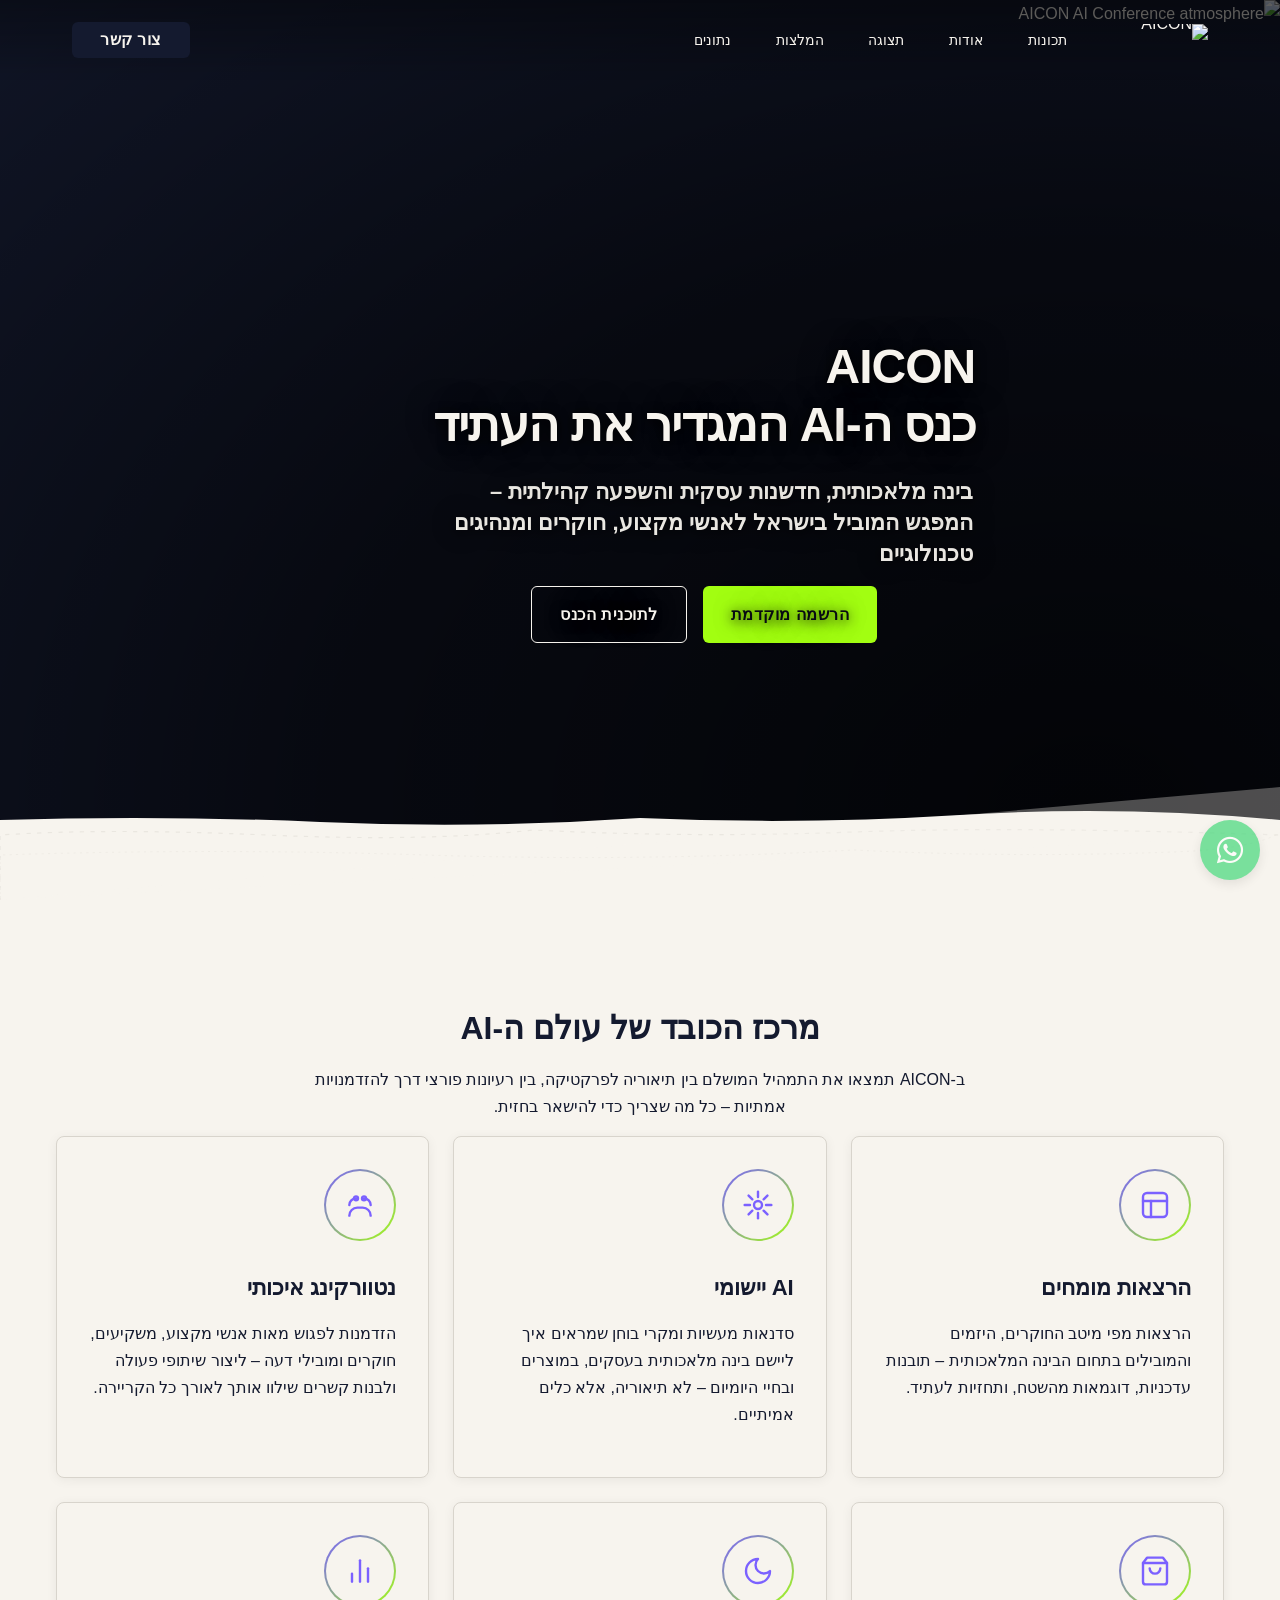
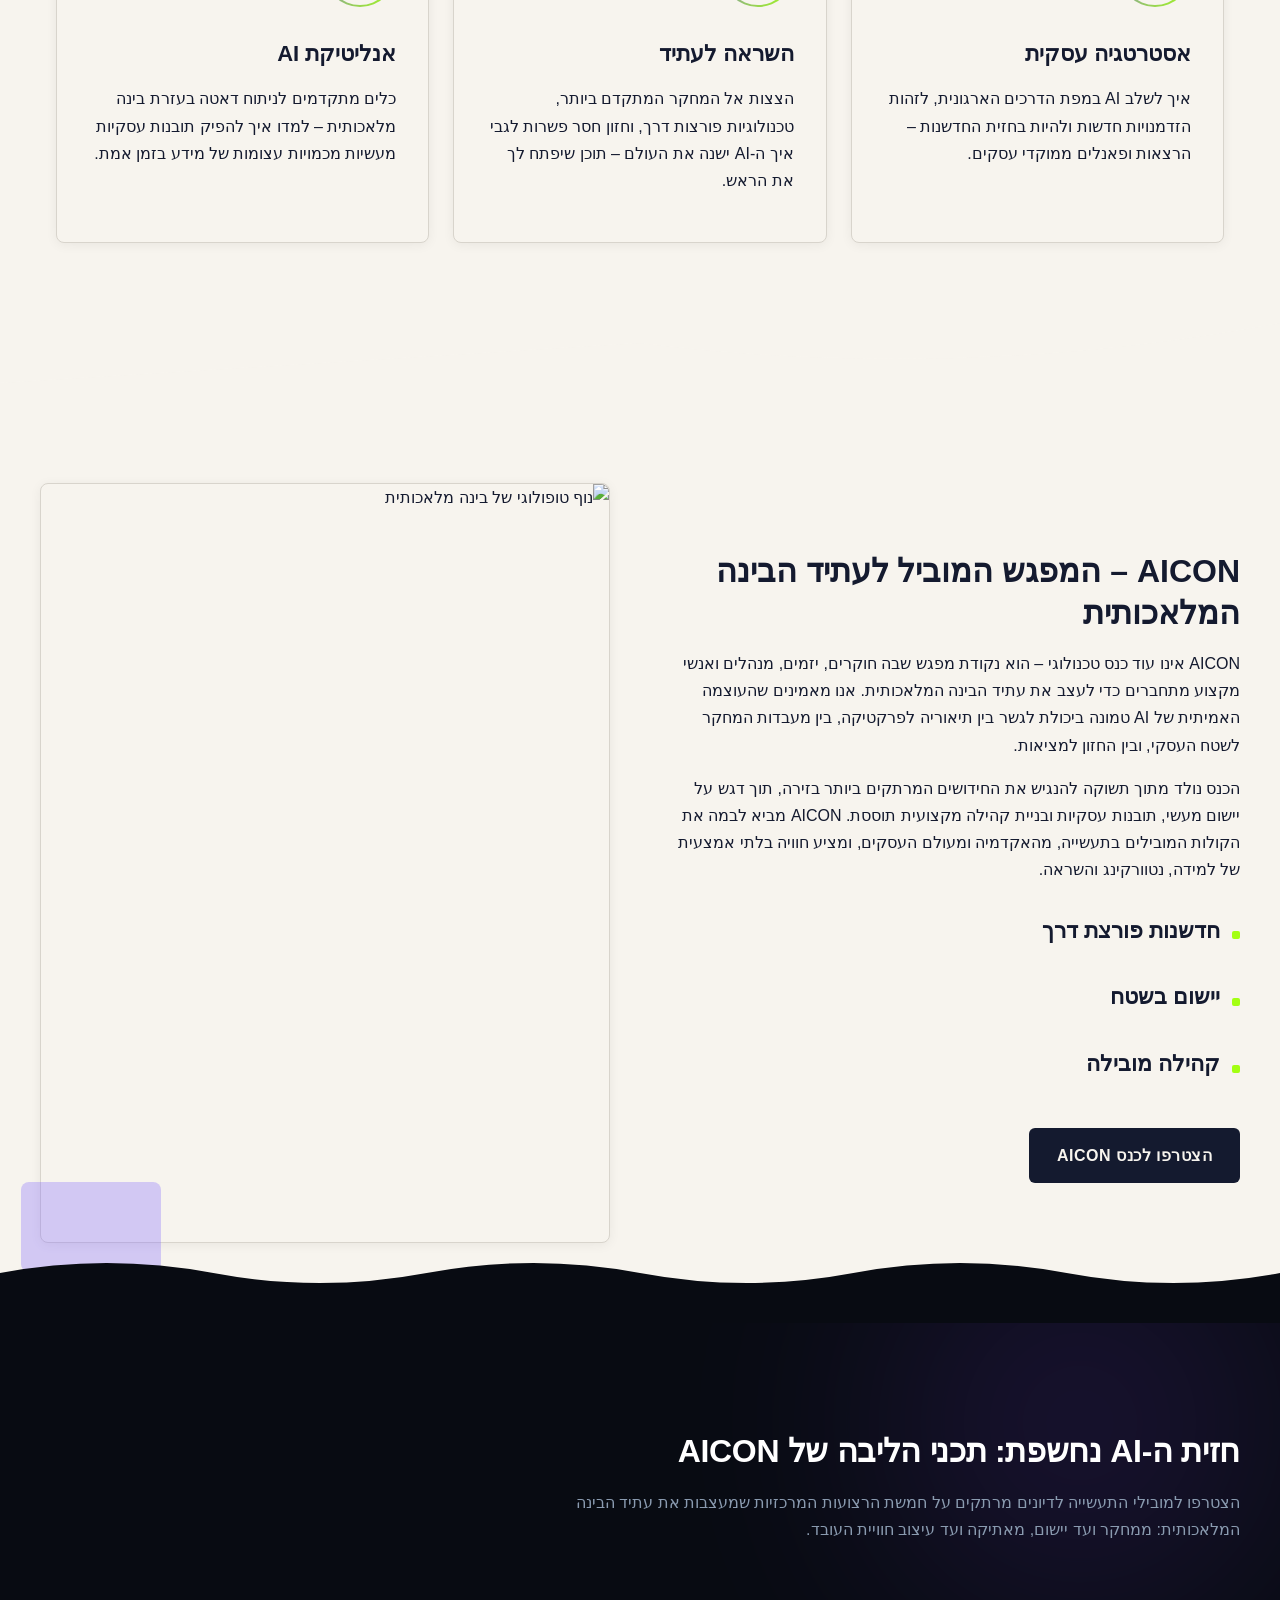
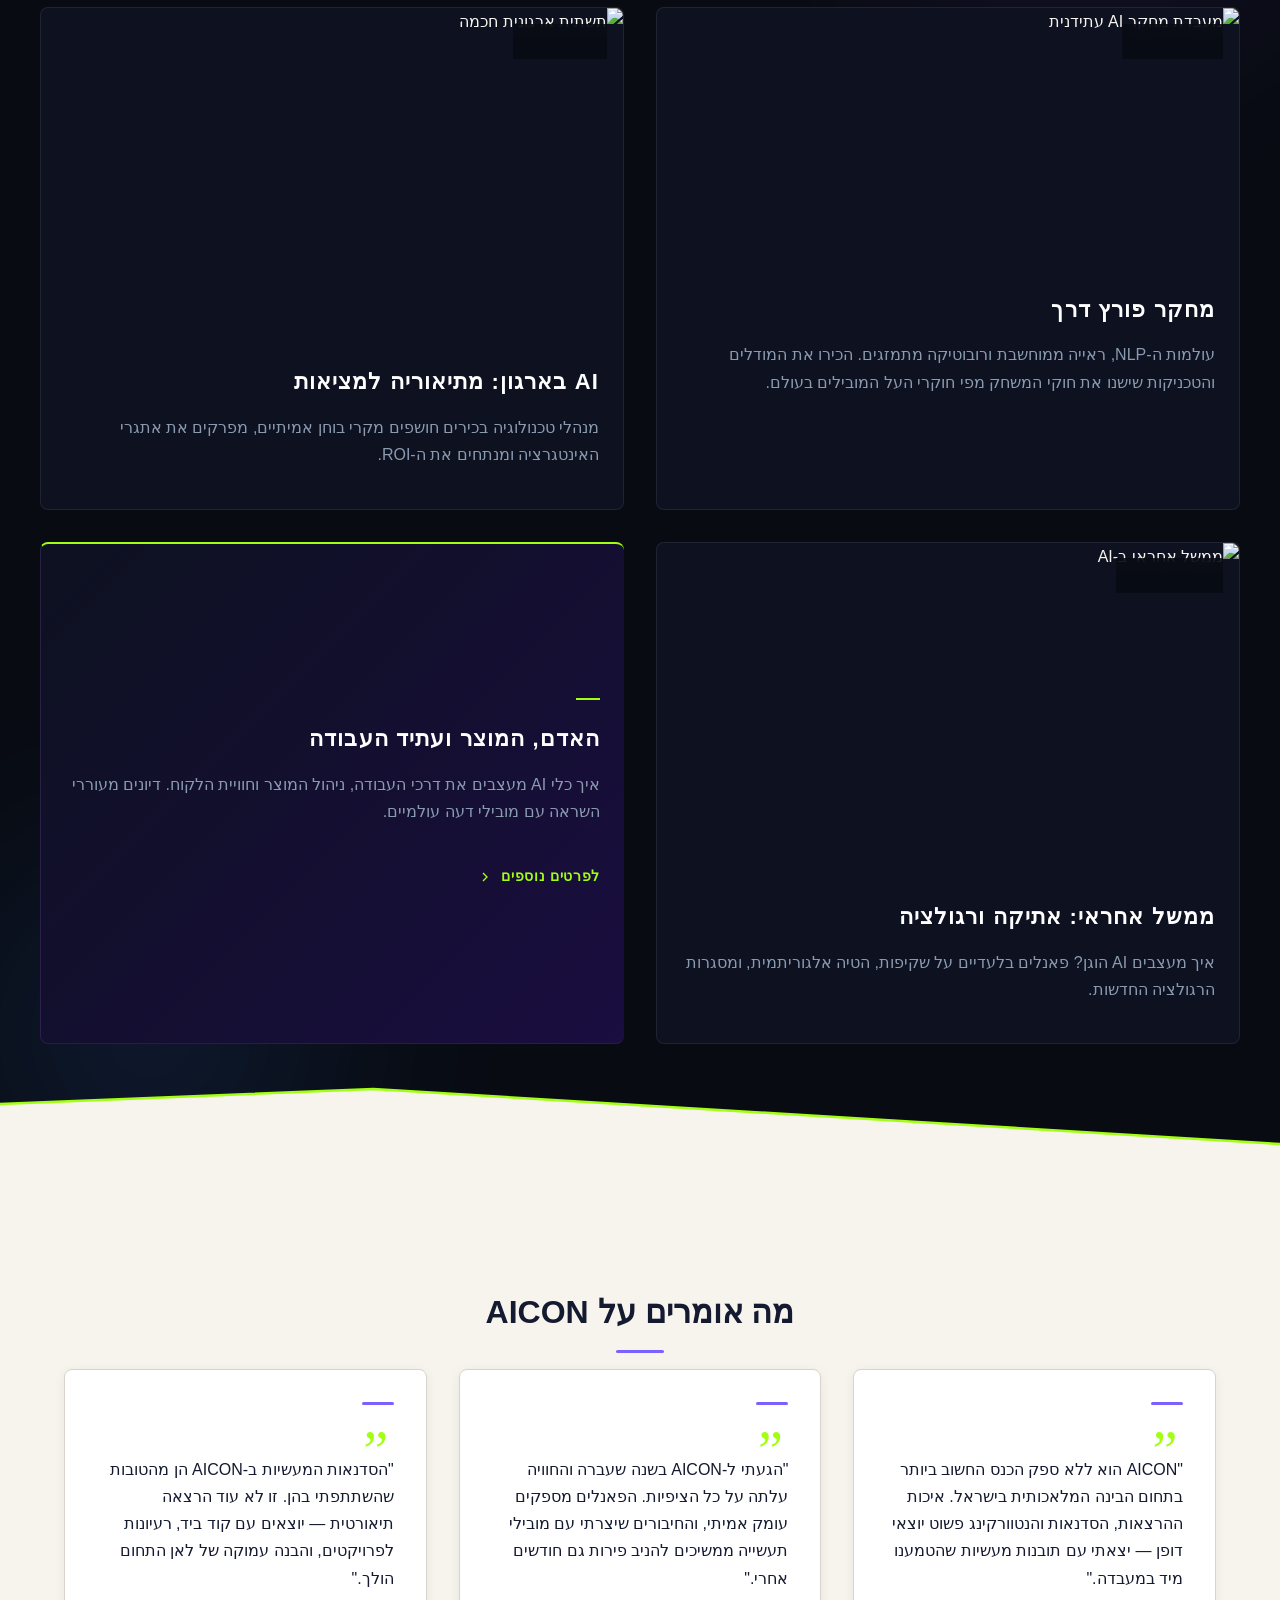
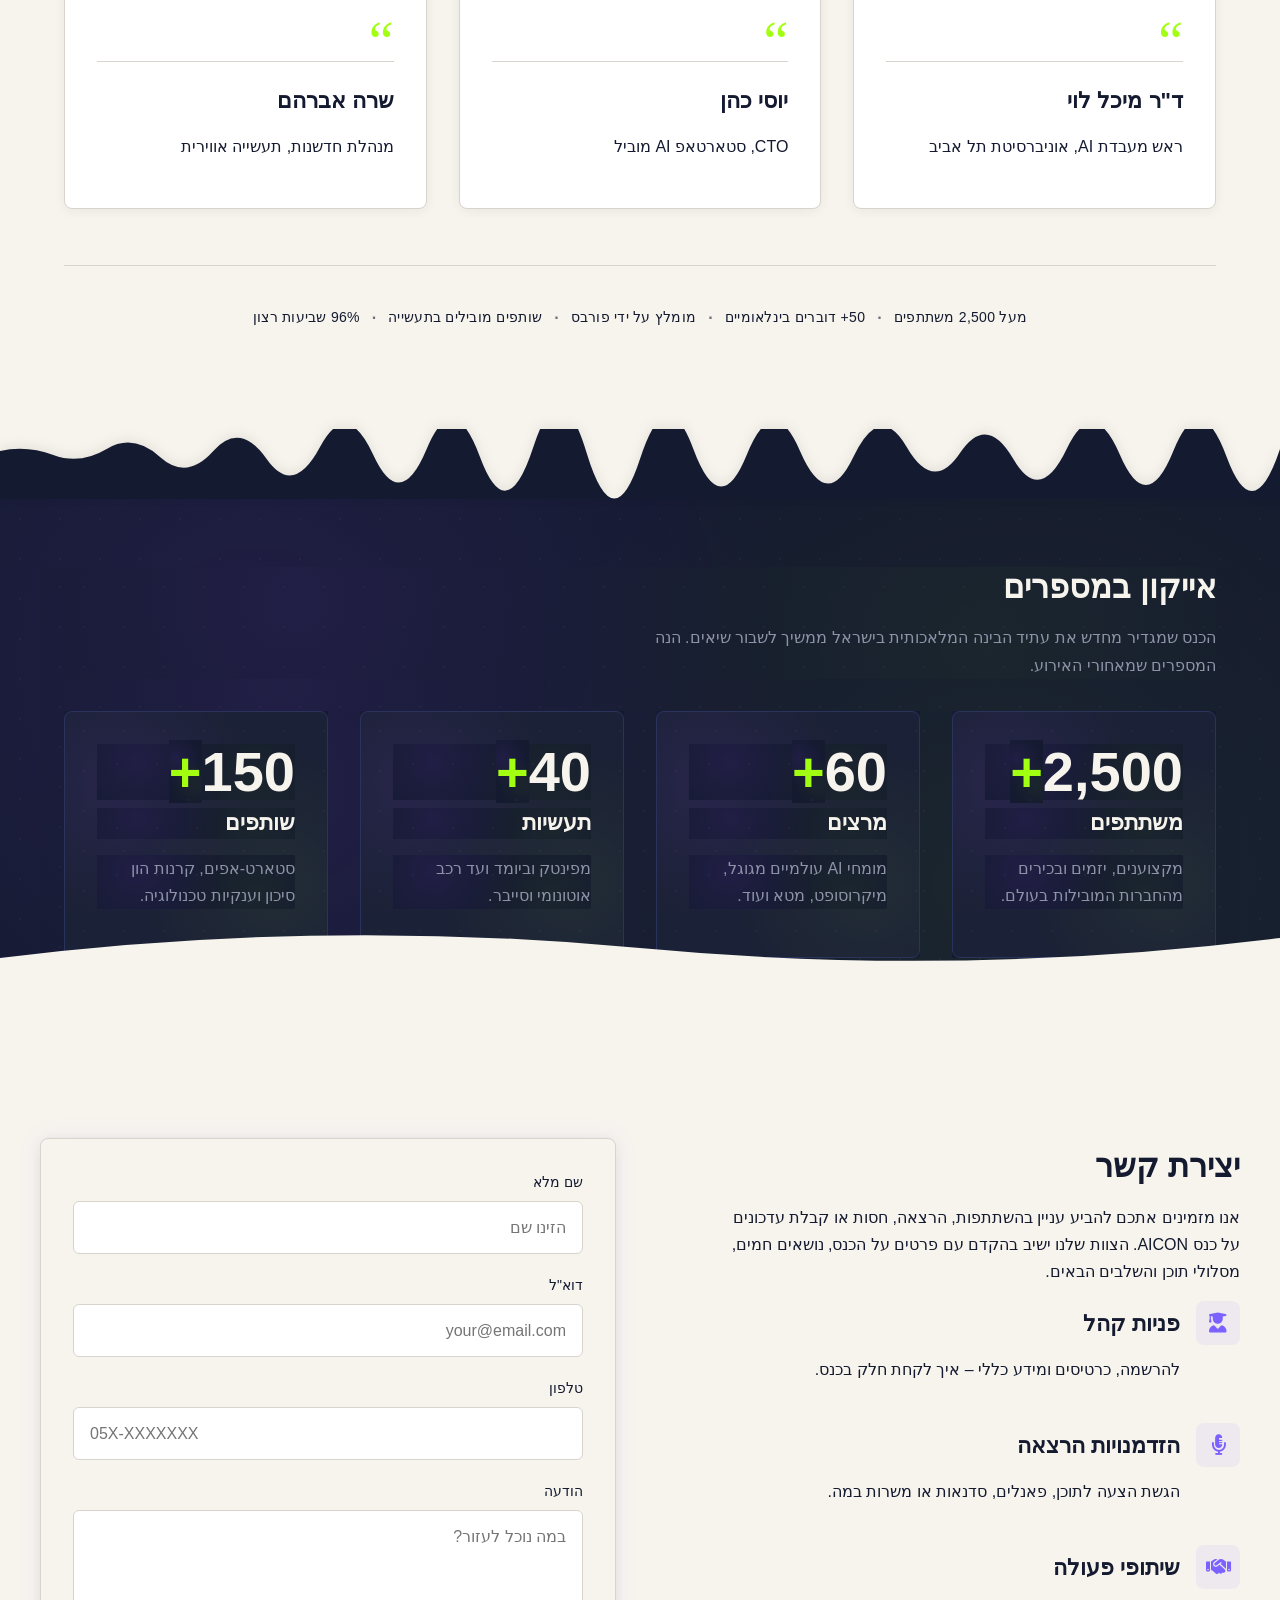
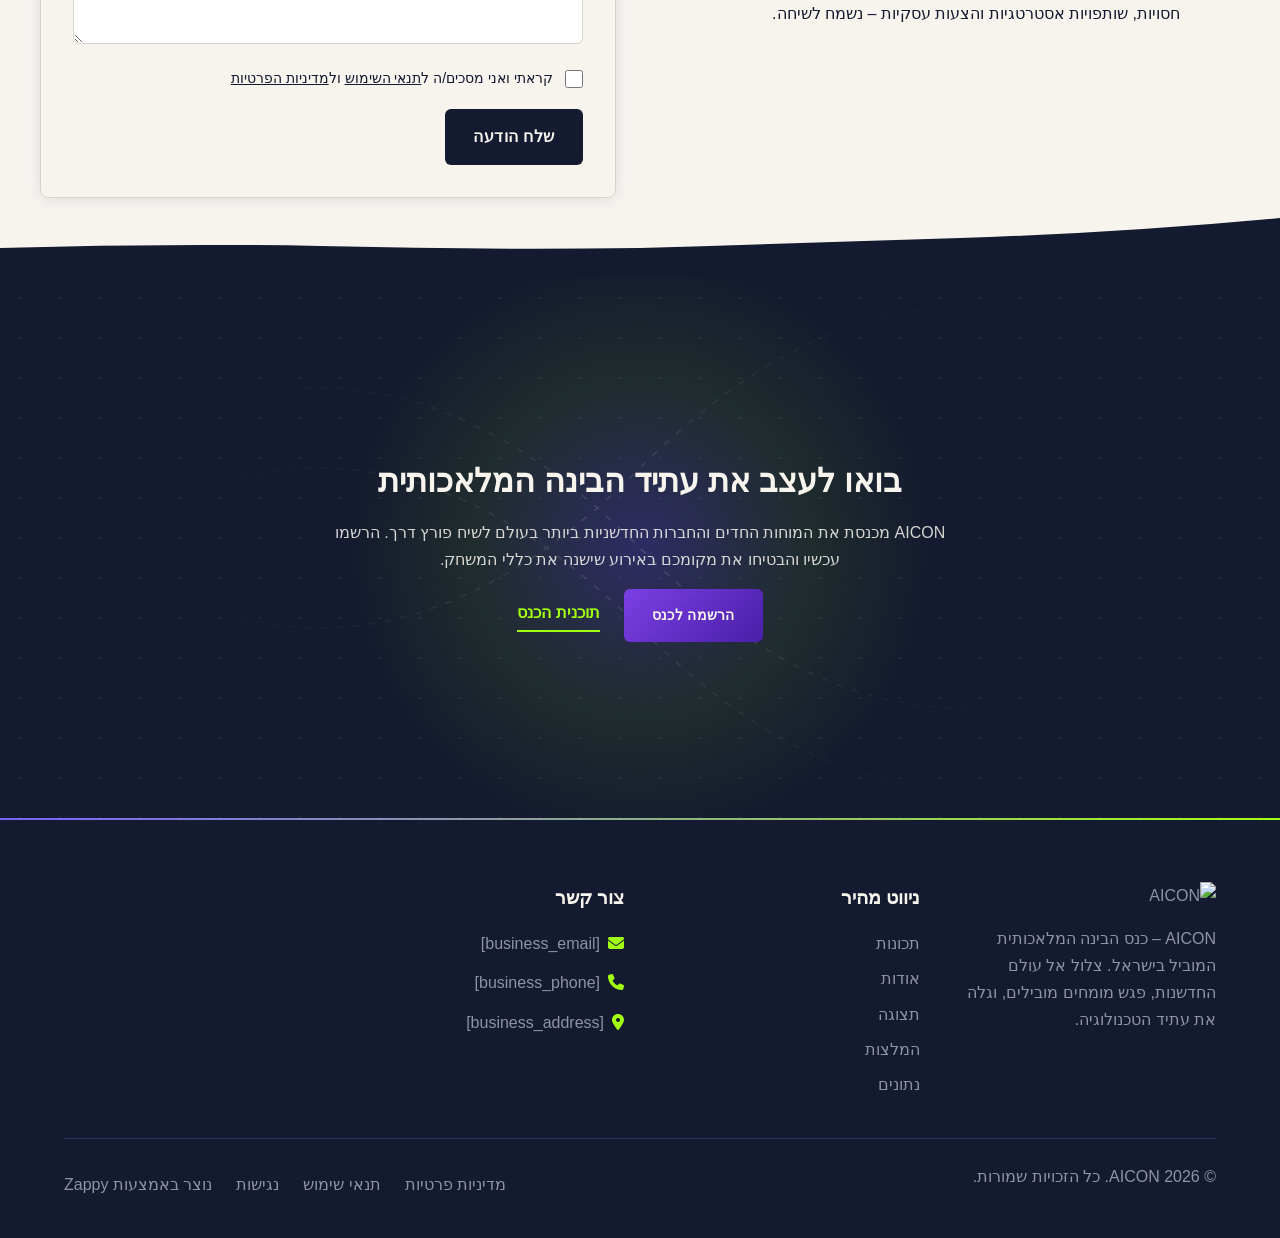
==== commit 23219590: "Background sync: Progressive GitHub Sync" ====
--- a/public/index.html
+++ b/public/index.html
@@ -1 +1 @@
-<!doctype html><html dir="rtl" lang="he"><head><meta charset="UTF-8"><meta content="width=device-width,initial-scale=1" name="viewport"><meta content="index, follow" name="robots"><title>aicon 56 price — AICON</title><meta content="AICON is an AI-focused conference brand. The event centers around artificial intelligence, bringing together professionals, innovators, and enthusiasts in the A" name="description"><meta content="aicon 56 price, aicon 72 sl, AICON, aicon" name="keywords"><link href="/assets/favicon.ico" rel="icon" type="image/x-icon"><link href="/assets/favicon-16x16.png" rel="icon" type="image/png" sizes="16x16"><link href="/assets/favicon-32x32.png" rel="icon" type="image/png" sizes="32x32"><link href="/assets/favicon-48x48.png" rel="icon" type="image/png" sizes="48x48"><link href="/assets/favicon-192x192.png" rel="icon" type="image/png" sizes="192x192"><link href="/assets/favicon-512x512.png" rel="icon" type="image/png" sizes="512x512"><link href="/assets/apple-touch-icon.png" rel="apple-touch-icon"><script>!function(){"use strict";var t="de06885e-1c6b-475b-941e-2f0fdef86098",e="https://qaapi.zappy5.com/api/analytics/track",a=18e5,n=2592e6,o=!0,i=!0,r=!0;var s=function(){var e="zappy_visitor_"+t,a=null;try{if(a=localStorage.getItem(e)){var o=JSON.parse(a),i=Date.now();if(i-o.created<n)return o.lastSeen=i,localStorage.setItem(e,JSON.stringify(o)),o.id}}catch(t){console.warn("Zappy Analytics: LocalStorage not available")}var r="zv_"+Date.now()+"_"+Math.random().toString(36).substr(2,9);try{localStorage.setItem(e,JSON.stringify({id:r,created:Date.now(),lastSeen:Date.now()}))}catch(t){}return r}(),c=function(){var e="zappy_session_"+t,n=null;try{if(n=sessionStorage.getItem(e)){var o=JSON.parse(n),i=Date.now();if(i-o.timestamp<a)return o.timestamp=i,sessionStorage.setItem(e,JSON.stringify(o)),o.id}}catch(t){console.warn("Zappy Analytics: SessionStorage not available")}var r="zs_"+Date.now()+"_"+Math.random().toString(36).substr(2,9);try{sessionStorage.setItem(e,JSON.stringify({id:r,timestamp:Date.now()}))}catch(t){}return r}();function l(a,n){n=n||{};var o={website_id:t,event_type:a,page_path:window.location.pathname,referrer:document.referrer||"direct",visitor_id:s,session_id:c,metadata:n};if(navigator.sendBeacon){var i=new Blob([JSON.stringify(o)],{type:"application/json"});navigator.sendBeacon(e,i)}else fetch(e,{method:"POST",headers:{"Content-Type":"application/json"},body:JSON.stringify(o),keepalive:!0}).catch(function(t){console.warn("Zappy Analytics: Failed to track event",t)})}o&&l("pageview",{title:document.title,url:window.location.href}),i&&document.addEventListener("click",function(t){var e=t.target;if("BUTTON"===e.tagName||e.closest("button")){var a="BUTTON"===e.tagName?e:e.closest("button");l("click",{element:"button",text:a.textContent.trim().substring(0,100),id:a.id||null,class:a.className||null})}else if("A"===e.tagName||e.closest("a")){var n="A"===e.tagName?e:e.closest("a");l("navigation",{element:"link",text:n.textContent.trim().substring(0,100),href:n.href,external:n.hostname!==window.location.hostname})}},!0),r&&document.addEventListener("submit",function(t){var e=t.target;l("form_submit",{form_id:e.id||null,form_name:e.name||null,form_action:e.action||null,form_method:e.method||"GET"})},!0);var d=Date.now();window.addEventListener("beforeunload",function(){l("page_unload",{time_on_page:Math.floor((Date.now()-d)/1e3),page_path:window.location.pathname})}),window.zappyAnalytics={track:l,getVisitorId:function(){return s},getSessionId:function(){return c}}}()</script><meta content="aicon 56 price — AICON" property="og:title"><meta content="AICON is an AI-focused conference brand. The event centers around artificial intelligence, bringing together professionals, innovators, and enthusiasts in the A" property="og:description"><meta content="summary_large_image" name="twitter:card"><meta content="aicon 56 price — AICON" name="twitter:title"><meta content="AICON is an AI-focused conference brand. The event centers around artificial intelligence, bringing together professionals, innovators, and enthusiasts in the A" name="twitter:description"><meta content="website" property="og:type"><meta content="he_IL" property="og:locale"><link href="https://cdnjs.cloudflare.com/ajax/libs/font-awesome/6.4.0/css/all.min.css" rel="stylesheet"><style>.skip-link{position:absolute;top:0;left:0;transform:translateY(-200%);padding:12px 18px;background:var(--bg-dark,#1a1a1a);color:var(--text-light,#fff);font-weight:600;border-radius:0 0 8px 0;z-index:10000}.skip-link:focus{transform:none;outline:2px solid var(--ring,#fff);outline-offset:2px}:focus-visible{outline:2px solid var(--ring,currentColor);outline-offset:3px}</style><link href="/assets/favicon.ico" rel="icon" type="image/x-icon"><link href="/assets/favicon-16x16.png" rel="icon" type="image/png" sizes="16x16"><link href="/assets/favicon-32x32.png" rel="icon" type="image/png" sizes="32x32"><link href="/assets/favicon-48x48.png" rel="icon" type="image/png" sizes="48x48"><link href="/assets/favicon-192x192.png" rel="icon" type="image/png" sizes="192x192"><link href="/assets/favicon-512x512.png" rel="icon" type="image/png" sizes="512x512"><link href="/assets/apple-touch-icon.png" rel="apple-touch-icon"><link href="https://cdn.jsdelivr.net/npm/vanilla-cookieconsent@3/dist/cookieconsent.css" rel="stylesheet"><script src="https://cdn.jsdelivr.net/npm/vanilla-cookieconsent@3/dist/cookieconsent.umd.js"></script><script src="https://cdn.jsdelivr.net/gh/mickidum/acc_toolbar/acctoolbar/acctoolbar.min.js"></script><link href="/styles.css" rel="stylesheet"><script>window.ZAPPY_WEBSITE_ID="de06885e-1c6b-475b-941e-2f0fdef86098",window.ZAPPY_API_BASE="https://qaapi.zappy5.com"</script><style id="zappy-dropdown-submenu-styles">#navMenu li:has(.sub-menu),.nav-menu li:has(.sub-menu),.navbar li:has(.sub-menu),nav li:has(.sub-menu){position:relative}#navMenu .sub-menu,.nav-menu .sub-menu,.navbar .sub-menu,nav .sub-menu{display:block!important;position:absolute!important;top:100%;left:0;min-width:220px;background:#fff;border-radius:8px;box-shadow:0 8px 25px rgba(0,0,0,.15);padding:8px 0;opacity:0;visibility:hidden;transform:translateY(10px);transition:all .3s ease;z-index:1000;list-style:none;pointer-events:none}#navMenu li:hover>.sub-menu,.nav-menu li:hover>.sub-menu,.navbar li:hover>.sub-menu,nav li:hover>.sub-menu{opacity:1!important;visibility:visible!important;transform:translateY(0)!important;pointer-events:auto!important}.sub-menu li{list-style:none;margin:0;padding:0}.sub-menu a{display:block!important;padding:10px 16px!important;color:var(--text-dark,#333)!important;font-weight:500;text-decoration:none;white-space:nowrap;transition:background-color .2s}.sub-menu .zappy-nav-child>a{padding-left:28px!important;font-size:.9em!important;opacity:.85!important}[dir=rtl] .sub-menu .zappy-nav-child>a,html[lang=ar] .sub-menu .zappy-nav-child>a,html[lang=he] .sub-menu .zappy-nav-child>a{padding-left:10px!important;padding-right:28px!important}.sub-menu .zappy-nav-parent>a{font-weight:600!important}.sub-menu a:hover{background-color:#f5f5f5}[dir=rtl] .nav-menu .sub-menu,[dir=rtl] .navbar .sub-menu,[dir=rtl] nav .sub-menu,html[lang=ar] .nav-menu .sub-menu,html[lang=ar] .navbar .sub-menu,html[lang=ar] nav .sub-menu,html[lang=he] .nav-menu .sub-menu,html[lang=he] .navbar .sub-menu,html[lang=he] nav .sub-menu{left:auto!important;right:0!important}.sub-menu:empty,.sub-menu:not(:has(li)):not(:has(> a)),.sub-menu:not(:has(li:not(.zappy-hidden-menu-item))):not(:has(> a)){display:none!important;opacity:0!important;visibility:hidden!important;pointer-events:none!important}li:has(.menu-group-title):hover>.sub-menu{opacity:1!important;visibility:visible!important;transform:translateY(0)!important;pointer-events:auto!important}#navMenu>li>.menu-group-title,.nav-menu>li>.menu-group-title{display:inline-block;padding:.5rem 1rem;cursor:default;user-select:none}@media (max-width:768px){#navMenu .sub-menu,.nav-menu .sub-menu,.navbar .sub-menu,nav .sub-menu{position:static!important;transform:none!important;box-shadow:none!important;background:0 0!important;max-height:0;overflow:hidden;opacity:0;visibility:hidden;transition:max-height .3s ease,opacity .3s ease;padding:0!important;border-radius:0!important}#navMenu .sub-menu.mobile-expanded,.nav-menu .sub-menu.mobile-expanded,.navbar .sub-menu.mobile-expanded{max-height:none!important;overflow-y:visible!important;opacity:1!important;visibility:visible!important;padding:8px 0 8px 16px!important}[dir=rtl] .sub-menu.mobile-expanded,html[lang=he] .sub-menu.mobile-expanded{padding:8px 16px 8px 0!important}#navMenu li:hover>.sub-menu,.nav-menu li:hover>.sub-menu,.navbar li:hover>.sub-menu,nav li:hover>.sub-menu{opacity:0;visibility:hidden;pointer-events:none}#navMenu li>.sub-menu.mobile-expanded,.nav-menu li>.sub-menu.mobile-expanded,.navbar li>.sub-menu.mobile-expanded,nav li>.sub-menu.mobile-expanded{opacity:1!important;visibility:visible!important;pointer-events:auto!important}#navMenu li:has(.sub-menu),.nav-menu li:has(.sub-menu),.navbar li:has(.sub-menu),nav li:has(.sub-menu){display:flex!important;flex-wrap:wrap!important;align-items:center!important;position:relative!important;min-height:44px!important}#navMenu li:has(.sub-menu)>a,.nav-menu li:has(.sub-menu)>a,.navbar li:has(.sub-menu)>a,nav li:has(.sub-menu)>a{flex:1!important;min-width:0!important}#navMenu li:has(.sub-menu)>.menu-group-title,.nav-menu li:has(.sub-menu)>.menu-group-title,.navbar li:has(.sub-menu)>.menu-group-title,nav li:has(.sub-menu)>.menu-group-title{flex:1!important;min-width:0!important;padding:0!important;line-height:inherit!important}#navMenu li:has(.sub-menu)>.sub-menu,.nav-menu li:has(.sub-menu)>.sub-menu,.navbar li:has(.sub-menu)>.sub-menu,nav li:has(.sub-menu)>.sub-menu{flex-basis:100%!important;width:100%!important}#navMenu li:has(.sub-menu)>a [class*=arrow],#navMenu li:has(.sub-menu)>a [class*=chevron],.nav-menu li:has(.sub-menu)>a .fa-angle-down,.nav-menu li:has(.sub-menu)>a .fa-chevron-down,.nav-menu li:has(.sub-menu)>a [class*=arrow],.nav-menu li:has(.sub-menu)>a [class*=chevron],nav li:has(.sub-menu)>a [class*=arrow],nav li:has(.sub-menu)>a [class*=chevron]{display:none!important;visibility:hidden!important}.mobile-submenu-toggle{display:flex!important;align-items:center!important;justify-content:center!important;width:44px!important;height:auto!important;background:0 0!important;border:none!important;cursor:pointer!important;color:var(--text-light)!important;position:static!important;flex-shrink:0!important;align-self:stretch!important;z-index:2!important;padding:0!important;margin:0!important}.mobile-submenu-toggle::after{content:''!important;width:0!important;height:0!important;border-left:6px solid transparent!important;border-right:6px solid transparent!important;border-top:7px solid currentColor!important;transition:transform .3s ease!important}.mobile-submenu-toggle.expanded::after{transform:rotate(180deg)!important}.sub-menu a{padding:10px 0!important;display:block!important;color:var(--text-light)!important;white-space:normal!important}.sub-menu .zappy-nav-child>a{padding-left:28px!important;font-size:.9em!important;opacity:.85!important}[dir=rtl] .sub-menu .zappy-nav-child>a,html[lang=ar] .sub-menu .zappy-nav-child>a,html[lang=he] .sub-menu .zappy-nav-child>a{padding-left:0!important;padding-right:28px!important}.sub-menu .zappy-nav-parent>a{font-weight:600!important}#navMenu.active,.nav-menu.active{max-width:100vw!important;overflow-x:hidden!important;box-sizing:border-box!important}.navbar .sub-menu li a,.zappy-products-dropdown .sub-menu a,nav.navbar .sub-menu li a{color:var(--text-light)!important}}@media (min-width:769px){.mobile-submenu-toggle{display:none!important}}</style><style id="zappy-widget-visibility">html[dir=rtl] .whatsapp-float{right:20px!important;left:auto!important}html:not([dir]) .whatsapp-float,html[dir=ltr] .whatsapp-float{left:20px!important;right:auto!important}html[dir=rtl] #mic-access-tool-general-button,html[dir=rtl] #mic-init-access-tool #mic-access-tool-general-button,html[dir=rtl] #mic-init-access-tool .mic-access-tool-general-button,html[dir=rtl] ._access-icon,html[dir=rtl] .mic-access-tool-general-button{left:20px!important;right:auto!important}html:not([dir]) #mic-access-tool-general-button,html:not([dir]) #mic-init-access-tool #mic-access-tool-general-button,html:not([dir]) #mic-init-access-tool .mic-access-tool-general-button,html:not([dir]) ._access-icon,html:not([dir]) .mic-access-tool-general-button,html[dir=ltr] #mic-access-tool-general-button,html[dir=ltr] #mic-init-access-tool #mic-access-tool-general-button,html[dir=ltr] #mic-init-access-tool .mic-access-tool-general-button,html[dir=ltr] ._access-icon,html[dir=ltr] .mic-access-tool-general-button{right:20px!important;left:auto!important}@media (max-width:768px){.whatsapp-float{display:flex!important}}@media (min-width:769px){.whatsapp-float{display:flex!important}}@media (max-width:768px){#mic-access-tool-general-button,#mic-init-access-tool #mic-access-tool-general-button,#mic-init-access-tool .mic-access-tool-general-button,._access-icon,.mic-access-tool-general-button{display:flex!important;visibility:visible!important;opacity:1!important;pointer-events:auto!important}#mic-access-tool-box.opened-mic-access-tool,#mic-init-access-tool #mic-access-tool-box.opened-mic-access-tool,.mic-access-tool-box.opened-mic-access-tool{visibility:visible!important;opacity:1!important;pointer-events:auto!important}}@media (min-width:769px){#mic-access-tool-general-button,#mic-init-access-tool #mic-access-tool-general-button,#mic-init-access-tool .mic-access-tool-general-button,._access-icon,.mic-access-tool-general-button{display:flex!important;visibility:visible!important;opacity:1!important;pointer-events:auto!important}#mic-access-tool-box.opened-mic-access-tool,#mic-init-access-tool #mic-access-tool-box.opened-mic-access-tool,.mic-access-tool-box.opened-mic-access-tool{visibility:visible!important;opacity:1!important;pointer-events:auto!important}}</style></head><body><a href="#main" class="skip-link">דלג לתוכן הראשי</a><nav class="navbar" dir="rtl"><button class="mobile-toggle" aria-label="Menu" id="mobileToggle"><svg viewBox="0 0 24 24" fill="none" height="24" width="24" class="hamburger-icon"><path d="M3 12h18M3 6h18M3 18h18" stroke="currentColor" stroke-width="2" stroke-linecap="round"></path></svg> <svg viewBox="0 0 24 24" fill="none" height="24" width="24" class="close-icon" style="display:none"><path d="M18 6L6 18M6 6l12 12" stroke="currentColor" stroke-width="2" stroke-linecap="round"></path></svg></button> <button class="phone-header-btn" aria-label="Call" data-phone="[business_phone]"><svg viewBox="0 0 24 24" fill="currentColor" height="20" width="20"><path d="M22 16.92v3a2 2 0 0 1-2.18 2 19.79 19.79 0 0 1-8.63-3.07 19.5 19.5 0 0 1-6-6 19.79 19.79 0 0 1-3.07-8.67A2 2 0 0 1 4.11 2h3a2 2 0 0 1 2 1.72 12.84 12.84 0 0 0 .7 2.81 2 2 0 0 1-.45 2.11L8.09 9.91a16 16 0 0 0 6 6l1.27-1.27a2 2 0 0 1 2.11-.45 12.84 12.84 0 0 0 2.81.7A2 2 0 0 1 22 16.92z"></path></svg></button><div class="nav-container"><div class="nav-right-group"><div class="nav-brand"><a href="/" class="logo-link"><img alt="AICON" src="/assets/site-----image-1.webp" class="logo"></a></div><ul class="nav-menu" id="navMenu"><li><a href="#features">תכונות</a></li><li><a href="#about">אודות</a></li><li><a href="#showcase">תצוגה</a></li><li><a href="#testimonials">המלצות</a></li><li><a href="#stats">נתונים</a></li></ul></div><div class="nav-cta-container"><a href="#contact" class="nav-cta-btn">צור קשר</a></div></div></nav><script>window.addEventListener("load",function(){const e=document.querySelector(".navbar, nav, header");if(!e)return void console.log("[Navbar] Navbar element not found");let t=document.getElementById("mobileToggle")||document.querySelector(".mobile-toggle")||document.querySelector(".hamburger")||document.querySelector(".hamburger-menu")||document.querySelector(".menu-toggle")||document.querySelector(".burger-menu")||document.querySelector('[aria-label="Menu"]')||document.querySelector('[aria-label="תפריט"]');const n=document.querySelector(".phone-header-btn"),o=window.getComputedStyle(e);let r=o.backgroundColor;if(console.log("[Navbar] Initial navbar background:",r),"transparent"===r||"rgba(0, 0, 0, 0)"===r||r.startsWith("rgba")&&r.includes(", 0)")){const e=o.backgroundImage;if(e&&"none"!==e)console.log("[Navbar] Navbar has background image/gradient, using dark text"),r="rgb(240, 240, 240)";else{const e=window.getComputedStyle(document.body).backgroundColor;console.log("[Navbar] Navbar transparent, using body background:",e),r=e}}const a=r.match(/\d+/g);if(a&&a.length>=3){const e=(.299*parseInt(a[0])+.587*parseInt(a[1])+.114*parseInt(a[2]))/255;console.log("[Navbar] Mobile button colors preserved from Claude CSS (luminance:",e.toFixed(2)+")");const o=document.createElement("style");o.id="zappy-mobile-nav-fix";document.documentElement.lang;document.documentElement.dir,o.textContent='\n        /* Hide mobile buttons on desktop, show only on mobile */\n        @media (min-width: 769px) {\n          .mobile-toggle,\n          .phone-header-btn {\n            display: none !important;\n          }\n        }\n        \n        /* Show and position mobile buttons correctly on mobile */\n        @media (max-width: 768px) {\n          .navbar,\n          nav.navbar {\n            min-height: 70px !important;\n          }\n\n          .mobile-toggle,\n          .phone-header-btn {\n            position: absolute !important;\n            top: 0 !important;\n            bottom: 0 !important;\n            margin-top: auto !important;\n            margin-bottom: auto !important;\n            transform: none !important;\n            z-index: 1001 !important;\n            display: flex !important;\n            align-items: center !important;\n            justify-content: center !important;\n            width: 36px !important;\n            height: 36px !important;\n            border-radius: 50% !important;\n            border: none !important;\n            cursor: pointer !important;\n            padding: 6px !important;\n            background: none !important;\n            color: var(--nav-text, var(--text-light)) !important;\n            touch-action: manipulation !important;\n            -webkit-tap-highlight-color: transparent !important;\n          }\n\n          html[data-zappy-site-type="ecommerce"] .phone-header-btn,\n          body[data-zappy-site-type="ecommerce"] .phone-header-btn,\n          html[data-zappy-site-type="ecommerce"] header .phone-header-btn,\n          html[data-zappy-site-type="ecommerce"] nav .phone-header-btn {\n            display: none !important;\n            visibility: hidden !important;\n            width: 0 !important;\n            height: 0 !important;\n            min-width: 0 !important;\n            overflow: hidden !important;\n          }\n          \n          /* LTR positioning (default): hamburger LEFT, phone RIGHT */\n          html:not([dir="rtl"]):not([lang="he"]):not([lang="ar"]) .mobile-toggle,\n          html[dir="ltr"] .mobile-toggle {\n            left: 12px !important;\n            right: auto !important;\n          }\n          html:not([dir="rtl"]):not([lang="he"]):not([lang="ar"]) .phone-header-btn,\n          html[dir="ltr"] .phone-header-btn {\n            right: 12px !important;\n            left: auto !important;\n          }\n          \n          /* RTL positioning: hamburger RIGHT, phone LEFT */\n          html[dir="rtl"] .mobile-toggle,\n          html[lang="he"] .mobile-toggle,\n          html[lang="ar"] .mobile-toggle {\n            right: 12px !important;\n            left: auto !important;\n          }\n          html[dir="rtl"] .phone-header-btn,\n          html[lang="he"] .phone-header-btn,\n          html[lang="ar"] .phone-header-btn {\n            left: 12px !important;\n            right: auto !important;\n          }\n          \n          /* CRITICAL: Ensure nav-container has min-height on mobile */\n          /* All children are positioned absolutely/fixed on mobile, so height:auto collapses to 0 */\n          .nav-container {\n            min-height: 70px !important;\n            position: relative !important;\n          }\n          \n          /* Ensure SVG icons are properly sized and inherit color */\n          .mobile-toggle svg,\n          .phone-header-btn svg {\n            width: 24px !important;\n            height: 24px !important;\n            /* Don\'t force display - let JavaScript control hamburger/close toggle */\n          }\n          \n          /* Reset nav-cta-container on mobile - remove desktop box-shadow/padding */\n          /* that creates a visible ghost box when CTA button is hidden */\n          .nav-cta-container {\n            box-shadow: none !important;\n            padding: 0 !important;\n          }\n          \n          /* Hide nav-cta-container entirely on mobile when there\'s no lang-switcher */\n          /* (only the CTA button is inside, and it\'s hidden on mobile) */\n          .nav-cta-container:not(:has(.lang-switcher)) {\n            display: none !important;\n          }\n          \n          /* CRITICAL: Prevent hero image fade gradient from bleeding over headline text */\n          /* The .image-fade-gradient has bottom: -30px (extends below parent) */\n          /* On mobile stacked layout, this overlaps the h1 text below the image */\n          .hero-image-column {\n            overflow: hidden !important;\n          }\n          .image-fade-gradient {\n            bottom: 0 !important;\n          }\n          \n          /* Hide desktop language switcher on mobile - hamburger menu handles it */\n          /* High specificity to override stored CSS */\n          .lang-switcher,\n          .nav-cta-container .lang-switcher,\n          .nav-container .lang-switcher,\n          .navbar .lang-switcher,\n          .navbar .nav-cta-container .lang-switcher {\n            display: none !important;\n          }\n        }\n      ';const r=document.getElementById("zappy-mobile-nav-fix");r&&r.remove(),document.head.appendChild(o),console.log("[Navbar] Critical CSS injected for mobile nav positioning");const i=window.innerWidth<=768;if(t){const e=t.querySelector(".hamburger-icon"),n=t.querySelector(".close-icon");e&&(e.style.setProperty("width","24px","important"),e.style.setProperty("height","24px","important"),e.style.setProperty("display","block","important")),n&&(n.style.setProperty("width","24px","important"),n.style.setProperty("height","24px","important"),n.style.setProperty("display","none","important")),i?(t.style.setProperty("position","absolute","important"),t.style.setProperty("top","0","important"),t.style.setProperty("bottom","0","important"),t.style.setProperty("margin-top","auto","important"),t.style.setProperty("margin-bottom","auto","important"),t.style.setProperty("transform","none","important"),t.style.setProperty("z-index","1001","important"),t.style.removeProperty("left"),t.style.removeProperty("right"),console.log("[Navbar] Mobile toggle positioning applied (mobile viewport)")):(t.style.removeProperty("position"),t.style.removeProperty("top"),t.style.removeProperty("transform"),t.style.removeProperty("z-index"),t.style.removeProperty("left"),t.style.removeProperty("right"),console.log("[Navbar] Desktop viewport - cleared mobile toggle inline positioning"))}if(n){const e=n.querySelector("svg");e&&(e.style.width="24px",e.style.height="24px",e.setAttribute("width","24"),e.setAttribute("height","24")),i?(n.style.setProperty("position","absolute","important"),n.style.setProperty("top","0","important"),n.style.setProperty("bottom","0","important"),n.style.setProperty("margin-top","auto","important"),n.style.setProperty("margin-bottom","auto","important"),n.style.setProperty("transform","none","important"),n.style.setProperty("z-index","1001","important"),n.style.removeProperty("left"),n.style.removeProperty("right"),console.log("[Navbar] Phone button positioning applied (mobile viewport)")):(n.style.removeProperty("position"),n.style.removeProperty("top"),n.style.removeProperty("transform"),n.style.removeProperty("z-index"),n.style.removeProperty("left"),n.style.removeProperty("right"),console.log("[Navbar] Desktop viewport - cleared phone button inline positioning"))}}else console.log("[Navbar] Could not parse background color:",r);t=document.getElementById("mobileToggle")||document.querySelector(".mobile-toggle")||document.querySelector(".hamburger")||document.querySelector(".hamburger-menu")||document.querySelector(".menu-toggle")||document.querySelector(".burger-menu")||document.querySelector('[aria-label="Menu"]')||document.querySelector('[aria-label="תפריט"]');const i=document.getElementById("navMenu")||document.querySelector(".nav-menu")||document.querySelector(".nav-links")||document.querySelector("nav ul:not(.submenu)");if(!t||!i)return void console.log("[Navbar] Mobile toggle or menu not found:",{toggle:!!t,menu:!!i});i.id||(i.id="navMenu"),console.log("[Navbar] Initializing mobile menu...");const l=t.cloneNode(!0);t.parentNode.replaceChild(l,t);var s=0;function p(e){var t=Date.now();t-s<300||(s=t,function(e){e.preventDefault(),e.stopPropagation();const t=l.querySelector(".hamburger-icon"),n=l.querySelector(".close-icon");i.classList.contains("active")?(i.classList.remove("active"),t&&t.style.setProperty("display","block","important"),n&&n.style.setProperty("display","none","important"),document.body.style.overflow="",console.log("[Navbar] Menu closed")):(i.classList.add("active"),t&&t.style.setProperty("display","none","important"),n&&n.style.setProperty("display","block","important"),document.body.style.overflow="hidden",console.log("[Navbar] Menu opened"))}(e))}l.addEventListener("click",p),l.addEventListener("touchend",p),i.querySelectorAll("a").forEach(function(e){e.addEventListener("click",function(){if("#"===this.getAttribute("href"))return;const e=l.querySelector(".hamburger-icon"),t=l.querySelector(".close-icon");i.classList.remove("active"),e&&e.style.setProperty("display","block","important"),t&&t.style.setProperty("display","none","important"),document.body.style.overflow="",console.log("[Navbar] Menu closed (link clicked)")})});var m=i.querySelectorAll(".dropdown-toggle");m.forEach(function(e){e.addEventListener("click",function(e){e.preventDefault(),e.stopPropagation();var t=this.closest(".nav-dropdown");t&&(t.parentNode.querySelectorAll(".nav-dropdown.open").forEach(function(e){e!==t&&e.classList.remove("open")}),t.classList.toggle("open"),console.log("[Navbar] Dropdown toggled:",t.classList.contains("open")?"open":"closed"))})}),document.addEventListener("click",function(e){e.target.closest(".nav-dropdown")||document.querySelectorAll(".nav-dropdown.open").forEach(function(e){e.classList.remove("open")})}),console.log("[Navbar] Dropdown handlers initialized for "+m.length+" dropdowns"),n&&n.addEventListener("click",function(){const e=document.querySelectorAll('a[href^="tel:"]'),t=e.length>0?e[0].getAttribute("href").replace("tel:",""):"[business_phone]";window.location.href="tel:"+t,console.log("[Navbar] Phone button clicked")}),console.log("[Navbar] Mobile menu initialized successfully")})</script><main id="main"><section class="index-hero-section" data-band-index="0" data-layout-spec="בית-hero" id="hero" data-hero-type="fullscreen-scrim" data-zappy-content-align="upper-right"><div class="index-hero-section__bg-wrapper"><img alt="AICON AI Conference atmosphere" src="/assets/site-index-hero-image-1.webp" data-context="Futuristic AI conference atmosphere, cinematic lighting, indigo-to-violet depth, luminous mesh gradients, subtle orange sparks, lime green accents, topographic contour lines, dark conference hall with holographic displays, audience silhouettes, realistic but abstract, 4K" data-placeholder="index-hero-image-1" height="800" loading="eager" width="1200" class="index-hero-section__bg-img" data-element-id="img-1780297740701-av1i2wv2i" data-element-type="image" data-hero-background="true" data-hero-bg="true" fetchpriority="high"></div><div class="index-hero-section__scrim" aria-hidden="true"></div><div class="index-hero-section__overlay" data-zappy-align-target="true"><h1 class="index-hero-section__headline">AICON<br>כנס ה-AI המגדיר את העתיד</h1><h3 class="index-hero-section__subtitle">בינה מלאכותית, חדשנות עסקית והשפעה קהילתית – המפגש המוביל בישראל לאנשי מקצוע, חוקרים ומנהיגים טכנולוגיים</h3><div class="index-hero-section__cta-row"><a href="#register" class="index-hero-section__cta index-hero-section__cta--primary">הרשמה מוקדמת</a> <a href="#agenda" class="index-hero-section__cta index-hero-section__cta--secondary">לתוכנית הכנס</a></div></div><div class="index-hero-section__divider-wrapper"><svg viewBox="0 0 1200 120" preserveAspectRatio="none" xmlns="http://www.w3.org/2000/svg" aria-hidden="true" data-no-icon-edit="true"><defs><linearGradient id="dividerMeshGrad" x1="0%" x2="100%" y1="100%" y2="0%"><stop offset="0%" stop-color="var(--bg-light)" stop-opacity="1"></stop><stop offset="100%" stop-color="var(--bg-light)" stop-opacity="0.7"></stop></linearGradient></defs><path d="M0,120 L0,40 Q150,35 300,42 T600,38 Q750,45 900,35 T1200,40 L1200,120 Z" fill="var(--bg-light)"></path><path d="M0,120 L0,55 Q100,48 250,55 T500,50 Q650,58 800,52 T1200,55" fill="var(--bg-light)" stroke="var(--border-light)" stroke-width="1.2" opacity="0.4" stroke-dasharray="4 6"></path><path d="M0,120 L0,75 Q200,68 400,75 T800,70 Q950,78 1100,72 T1200,7" fill="var(--bg-light)" stroke="var(--border-light)" stroke-width="0.8" opacity="0.3" stroke-dasharray="2 4"></path></svg></div></section><section class="index-features-section" data-band-index="1" data-layout-spec="בית-features" id="features"><div class="index-features-container"><h2 class="index-features-title">מרכז הכובד של עולם ה-AI</h2><p class="index-features-subtitle">ב-AICON תמצאו את התמהיל המושלם בין תיאוריה לפרקטיקה, בין רעיונות פורצי דרך להזדמנויות אמתיות – כל מה שצריך כדי להישאר בחזית.</p><div class="index-features-grid"><div class="index-features-card"><div class="index-features-icon-circle" aria-hidden="true"><svg viewBox="0 0 24 24" fill="none" stroke="currentColor" stroke-width="1.8" data-element-type="icon" data-icon-type="svg" stroke-linecap="round" stroke-linejoin="round"><rect height="18" width="18" rx="3" x="3" y="3"></rect><line x1="3" x2="21" y1="9" y2="9"></line><line x1="9" x2="9" y1="21" y2="9"></line></svg></div><h3 class="index-features-card-title">הרצאות מומחים</h3><p class="index-features-card-text">הרצאות מפי מיטב החוקרים, היזמים והמובילים בתחום הבינה המלאכותית – תובנות עדכניות, דוגמאות מהשטח, ותחזיות לעתיד.</p></div><div class="index-features-card"><div class="index-features-icon-circle" aria-hidden="true"><svg viewBox="0 0 24 24" fill="none" stroke="currentColor" stroke-width="1.8" data-element-type="icon" data-icon-type="svg" stroke-linecap="round" stroke-linejoin="round"><circle cx="12" cy="12" r="3"></circle><path d="M12 2v4"></path><path d="M12 18v4"></path><path d="M4.93 4.93l2.83 2.83"></path><path d="M16.24 16.24l2.83 2.83"></path><path d="M2 12h4"></path><path d="M18 12h4"></path><path d="M4.93 19.07l2.83-2.83"></path><path d="M16.24 7.76l2.83-2.83"></path></svg></div><h3 class="index-features-card-title">AI יישומי</h3><p class="index-features-card-text">סדנאות מעשיות ומקרי בוחן שמראים איך ליישם בינה מלאכותית בעסקים, במוצרים ובחיי היומיום – לא תיאוריה, אלא כלים אמיתיים.</p></div><div class="index-features-card"><div class="index-features-icon-circle" aria-hidden="true"><svg viewBox="0 0 24 24" fill="none" stroke="currentColor" stroke-width="1.8" data-element-type="icon" data-icon-type="svg" stroke-linecap="round" stroke-linejoin="round"><circle cx="9" cy="7" r="1.5"></circle><circle cx="15" cy="7" r="1.5"></circle><path d="M9 7a5 5 0 0 0-5 5"></path><path d="M15 7a5 5 0 0 1 5 5"></path><path d="M4 20c0-3.3 2.7-6 6-6h4c3.3 0 6 2.7 6 6"></path></svg></div><h3 class="index-features-card-title">נטוורקינג איכותי</h3><p class="index-features-card-text">הזדמנות לפגוש מאות אנשי מקצוע, משקיעים, חוקרים ומובילי דעה – ליצור שיתופי פעולה ולבנות קשרים שילוו אותך לאורך כל הקריירה.</p></div><div class="index-features-card"><div class="index-features-icon-circle" aria-hidden="true"><svg viewBox="0 0 24 24" fill="none" stroke="currentColor" stroke-width="1.8" data-element-type="icon" data-icon-type="svg" stroke-linecap="round" stroke-linejoin="round"><path d="M6 2 3 6v14a2 2 0 0 0 2 2h14a2 2 0 0 0 2-2V6l-3-4Z"></path><path d="M3 6h18"></path><path d="M16 10a4 4 0 0 1-8 0"></path></svg></div><h3 class="index-features-card-title">אסטרטגיה עסקית</h3><p class="index-features-card-text">איך לשלב AI במפת הדרכים הארגונית, לזהות הזדמנויות חדשות ולהיות בחזית החדשנות – הרצאות ופאנלים ממוקדי עסקים.</p></div><div class="index-features-card"><div class="index-features-icon-circle" aria-hidden="true"><svg viewBox="0 0 24 24" fill="none" stroke="currentColor" stroke-width="1.8" data-element-type="icon" data-icon-type="svg" stroke-linecap="round" stroke-linejoin="round"><path d="M12 3a6 6 0 0 0 9 9 9 9 0 1 1-9-9Z"></path></svg></div><h3 class="index-features-card-title">השראה לעתיד</h3><p class="index-features-card-text">הצצות אל המחקר המתקדם ביותר, טכנולוגיות פורצות דרך, וחזון חסר פשרות לגבי איך ה-AI ישנה את העולם – תוכן שיפתח לך את הראש.</p></div><div class="index-features-card"><div class="index-features-icon-circle" aria-hidden="true"><svg viewBox="0 0 24 24" fill="none" stroke="currentColor" stroke-width="1.8" data-element-type="icon" data-icon-type="svg" stroke-linecap="round" stroke-linejoin="round"><line x1="18" x2="18" y1="20" y2="10"></line><line x1="12" x2="12" y1="20" y2="4"></line><line x1="6" x2="6" y1="20" y2="14"></line></svg></div><h3 class="index-features-card-title">אנליטיקת AI</h3><p class="index-features-card-text">כלים מתקדמים לניתוח דאטה בעזרת בינה מלאכותית – למדו איך להפיק תובנות עסקיות מעשיות מכמויות עצומות של מידע בזמן אמת.</p></div></div></div><div class="index-features-divider-wrapper" aria-hidden="true"><svg viewBox="0 0 1200 80" preserveAspectRatio="none" xmlns="http://www.w3.org/2000/svg" aria-hidden="true" data-no-icon-edit="true"><path d="M0,80 L1200,80 L1200,20 Q900,80 600,40 Q300,60 0,80 Z" fill="var(--bg-light)"></path></svg></div></section><section class="index-about-section" data-band-index="2" data-layout-spec="בית-about" id="about" dir="rtl"><div class="about-container"><div class="about-content"><h2>AICON – המפגש המוביל לעתיד הבינה המלאכותית</h2><p>AICON אינו עוד כנס טכנולוגי – הוא נקודת מפגש שבה חוקרים, יזמים, מנהלים ואנשי מקצוע מתחברים כדי לעצב את עתיד הבינה המלאכותית. אנו מאמינים שהעוצמה האמיתית של AI טמונה ביכולת לגשר בין תיאוריה לפרקטיקה, בין מעבדות המחקר לשטח העסקי, ובין החזון למציאות.</p><p>הכנס נולד מתוך תשוקה להנגיש את החידושים המרתקים ביותר בזירה, תוך דגש על יישום מעשי, תובנות עסקיות ובניית קהילה מקצועית תוססת. AICON מביא לבמה את הקולות המובילים בתעשייה, מהאקדמיה ומעולם העסקים, ומציע חוויה בלתי אמצעית של למידה, נטוורקינג והשראה.</p><ul class="value-list"><li><h3>חדשנות פורצת דרך</h3></li><li><h3>יישום בשטח</h3></li><li><h3>קהילה מובילה</h3></li></ul><a href="#" class="cta-button">הצטרפו לכנס AICON</a></div><div class="about-image-wrapper"><div class="image-frame"><img alt="נוף טופולוגי של בינה מלאכותית" src="/assets/site-index-about-image-1.webp" data-context="abstract AI topology with 3D gradient terrain, electric blue undertones, topographic line textures, synthetic landscape, futuristic conference brand imagery" data-placeholder="index-about-image-1" height="400" loading="lazy" width="600" decoding="async"><div class="translucent-backplate" aria-hidden="true"></div></div></div></div><div class="index-about-divider-wrapper"><svg viewBox="0 0 1200 80" preserveAspectRatio="none" xmlns="http://www.w3.org/2000/svg" aria-hidden="true" data-no-icon-edit="true"><path d="M0,80 L0,30 Q100,10 200,30 T400,30 T600,30 T800,30 T1000,30 T1200,30 L1200,80 Z" fill="#080B12"></path></svg></div></section><section class="index-showcase-section" data-band-index="3" data-layout-spec="בית-showcase" id="showcase"><div class="bg-ambient" aria-hidden="true"><div class="ambient-blob blob-violet"></div><div class="ambient-blob blob-blue"></div></div><div class="showcase-container"><div class="showcase-intro"><h2>חזית ה-AI נחשפת: תכני הליבה של AICON</h2><p>הצטרפו למובילי התעשייה לדיונים מרתקים על חמשת הרצועות המרכזיות שמעצבות את עתיד הבינה המלאכותית: ממחקר ועד יישום, מאתיקה ועד עיצוב חוויית העובד.</p></div><div class="showcase-grid"><article class="showcase-tile tile-large"><div class="tile-image"><img alt="מעבדת מחקר AI עתידנית" src="/assets/site-index-showcase-image-1.webp" data-context="Futuristic AI research laboratory with glowing neural network visualizations and abstract data streams in deep violet and electric blue, atmospheric and immersive" data-placeholder="index-showcase-image-1" height="400" loading="lazy" width="600" decoding="async"><div class="tile-badge">מסלול מחקר</div></div><div class="tile-content"><h3>מחקר פורץ דרך</h3><p>עולמות ה-NLP, ראייה ממוחשבת ורובוטיקה מתמזגים. הכירו את המודלים והטכניקות שישנו את חוקי המשחק מפי חוקרי העל המובילים בעולם.</p></div></article><article class="showcase-tile tile-small tile-small-top"><div class="tile-image"><img alt="תשתית ארגונית חכמה" src="/assets/site-index-showcase-image-2.webp" data-context="Abstract isometric visualization of a smart enterprise factory or city skyline with glowing data nodes and AI interfaces in a dark indigo atmosphere" data-placeholder="index-showcase-image-2" height="300" loading="lazy" width="400" decoding="async"><div class="tile-badge">יישום ארגוני</div></div><div class="tile-content"><h3>AI בארגון: מתיאוריה למציאות</h3><p>מנהלי טכנולוגיה בכירים חושפים מקרי בוחן אמיתיים, מפרקים את אתגרי האינטגרציה ומנתחים את ה-ROI.</p></div></article><article class="showcase-tile tile-small tile-small-bottom"><div class="tile-image"><img alt="ממשל אחראי ב-AI" src="/assets/site-index-showcase-image-3.webp" data-context="Interlocking geometric shapes and balanced scales representing law, technology, and ethical AI governance, accented with glowing acid lime and violet" data-placeholder="index-showcase-image-3" height="300" loading="lazy" width="400" decoding="async"><div class="tile-badge">אתיקה וממשל</div></div><div class="tile-content"><h3>ממשל אחראי: אתיקה ורגולציה</h3><p>איך מעצבים AI הוגן? פאנלים בלעדיים על שקיפות, הטיה אלגוריתמית, ומסגרות הרגולציה החדשות.</p></div></article><article class="showcase-tile tile-narrow"><div class="tile-content"><div class="narrow-accent"></div><h3>האדם, המוצר ועתיד העבודה</h3><p>איך כלי AI מעצבים את דרכי העבודה, ניהול המוצר וחוויית הלקוח. דיונים מעוררי השראה עם מובילי דעה עולמיים.</p><a href="#contact" class="narrow-cta"><span>לפרטים נוספים</span> <svg viewBox="0 0 24 24" fill="none" stroke="currentColor" stroke-width="2" height="16" width="16" xmlns="http://www.w3.org/2000/svg"><path d="M15 18l-6-6 6-6"></path></svg></a></div></article></div></div><div class="showcase-divider-wrapper"><svg viewBox="0 0 1200 120" preserveAspectRatio="none" xmlns="http://www.w3.org/2000/svg" aria-hidden="true" data-no-icon-edit="true"><defs><linearGradient id="blurLime" x1="0" x2="0" y1="0" y2="1"><stop offset="0%" stop-color="#A3FF12" stop-opacity="1"></stop><stop offset="100%" stop-color="#A3FF12" stop-opacity="0"></stop></linearGradient></defs><path d="M0,100 L0,40 L350,25 L1200,80 L1200,120 L0,120 Z" fill="var(--bg-light)"></path><path d="M0,42 L350,27 L1200,82 L1200,120 L0,120 Z" fill="var(--bg-light)"></path><path d="M0,40 L350,25 L1200,80" fill="var(--bg-light)" stroke="var(--accent)" stroke-width="2.5" vector-effect="non-scaling-stroke"></path></svg></div></section><section class="index-testimonials-section" data-band-index="4" data-layout-spec="בית-testimonials" id="testimonials"><div class="index-testimonials-container"><h2 class="index-testimonials-title">מה אומרים על AICON</h2><div class="index-testimonials-grid"><article class="index-testimonials-card"><div class="index-testimonials-accent-line"></div><blockquote class="index-testimonials-quote"><p>"AICON הוא ללא ספק הכנס החשוב ביותר בתחום הבינה המלאכותית בישראל. איכות ההרצאות, הסדנאות והנטוורקינג פשוט יוצאי דופן — יצאתי עם תובנות מעשיות שהטמענו מיד במעבדה."</p></blockquote><div class="index-testimonials-author"><h3 class="index-testimonials-name">ד"ר מיכל לוי</h3><p class="index-testimonials-role">ראש מעבדת AI, אוניברסיטת תל אביב</p></div></article><article class="index-testimonials-card"><div class="index-testimonials-accent-line"></div><blockquote class="index-testimonials-quote"><p>"הגעתי ל-AICON בשנה שעברה והחוויה עלתה על כל הציפיות. הפאנלים מספקים עומק אמיתי, והחיבורים שיצרתי עם מובילי תעשייה ממשיכים להניב פירות גם חודשים אחרי."</p></blockquote><div class="index-testimonials-author"><h3 class="index-testimonials-name">יוסי כהן</h3><p class="index-testimonials-role">CTO, סטארטאפ AI מוביל</p></div></article><article class="index-testimonials-card"><div class="index-testimonials-accent-line"></div><blockquote class="index-testimonials-quote"><p>"הסדנאות המעשיות ב-AICON הן מהטובות שהשתתפתי בהן. זו לא עוד הרצאה תיאורטית — יוצאים עם קוד ביד, רעיונות לפרויקטים, והבנה עמוקה של לאן התחום הולך."</p></blockquote><div class="index-testimonials-author"><h3 class="index-testimonials-name">שרה אברהם</h3><p class="index-testimonials-role">מנהלת חדשנות, תעשייה אווירית</p></div></article></div><div class="index-testimonials-trust-row"><span class="index-testimonials-trust-item">מעל 2,500 משתתפים</span> <span class="index-testimonials-trust-sep" aria-hidden="true">·</span> <span class="index-testimonials-trust-item">50+ דוברים בינלאומיים</span> <span class="index-testimonials-trust-sep" aria-hidden="true">·</span> <span class="index-testimonials-trust-item">מומלץ על ידי פורבס</span> <span class="index-testimonials-trust-sep" aria-hidden="true">·</span> <span class="index-testimonials-trust-item">שותפים מובילים בתעשייה</span> <span class="index-testimonials-trust-sep" aria-hidden="true">·</span> <span class="index-testimonials-trust-item">96% שביעות רצון</span></div></div><div class="index-testimonials-divider-wrapper"><svg viewBox="0 0 1200 70" preserveAspectRatio="none" xmlns="http://www.w3.org/2000/svg" aria-hidden="true" data-no-icon-edit="true"><path d="M0,70 L0,22 Q25,16 50,26 T100,20 T150,28 T200,22 T250,30 T300,18 T350,26 T400,20 T450,28 T500,18 T550,24 T600,30 T650,20 T700,26 T750,22 T800,28 T850,18 T900,24 T950,30 T1000,20 T1050,26 T1100,22 T1150,28 T1200,20 L1200,70 Z" fill="var(--bg-dark)"></path></svg></div></section><section class="index-stats-section" data-band-index="5" data-layout-spec="בית-stats" id="stats" style="background-color:var(--bg-dark);color:var(--text-light);position:relative;overflow:visible;padding-top:var(--spacing-section-mobile);padding-bottom:80px"><div class="index-stats-section .container" style="max-width:1200px;margin:0 auto;padding:0 24px;position:relative;z-index:2"><div class="index-stats-section .section-header" style="text-align:right;margin-bottom:60px"><h2 style="font-size:2rem;font-weight:600;color:var(--text-light);margin-bottom:16px;font-family:'Rubik', sans-serif">אייקון במספרים</h2><p style="color:var(--text-muted);font-size:1rem;max-width:600px;line-height:1.7">הכנס שמגדיר מחדש את עתיד הבינה המלאכותית בישראל ממשיך לשבור שיאים. הנה המספרים שמאחורי האירוע.</p></div><div class="index-stats-section .metrics-grid" style="--zappy-grid-cols:repeat(4, 1fr);display:grid;grid-template-columns:repeat(4, 1fr);gap:var(--spacing-card-gap);direction:rtl" data-zappy-explicit-columns="true"><div class="index-stats-section .metric-card glow-metric" style="position:relative"><div class="index-stats-section .glow-bg"></div><div class="index-stats-section .metric-card-inner" style="position:relative;z-index:2;background:rgba(255,255,255,0.03);border:1px solid var(--border-dark);border-radius:var(--radius-card);padding:var(--spacing-card-padding);text-align:right;transition:var(--transition-default);height:100%;box-sizing:border-box"><span class="index-stats-section .metric-number" style="font-size:3.5rem;font-weight:700;color:var(--text-light);line-height:1;margin-bottom:8px;display:block;font-family:'Rubik', sans-serif">2,500<span class="index-stats-section .accent" style="color:var(--accent)">+</span></span><h3 class="index-stats-section .metric-label" style="font-size:1.375rem;font-weight:500;color:var(--text-light);margin-bottom:12px">משתתפים</h3><p class="index-stats-section .metric-desc" style="font-size:1rem;color:var(--text-muted);line-height:1.6">מקצוענים, יזמים ובכירים מהחברות המובילות בעולם.</p></div></div><div class="index-stats-section .metric-card" style="position:relative"><div class="index-stats-section .metric-card-inner" style="position:relative;z-index:2;background:rgba(255,255,255,0.03);border:1px solid var(--border-dark);border-radius:var(--radius-card);padding:var(--spacing-card-padding);text-align:right;transition:var(--transition-default);height:100%;box-sizing:border-box"><span class="index-stats-section .metric-number" style="font-size:3.5rem;font-weight:700;color:var(--text-light);line-height:1;margin-bottom:8px;display:block;font-family:'Rubik', sans-serif">60<span class="index-stats-section .accent" style="color:var(--accent)">+</span></span><h3 class="index-stats-section .metric-label" style="font-size:1.375rem;font-weight:500;color:var(--text-light);margin-bottom:12px">מרצים</h3><p class="index-stats-section .metric-desc" style="font-size:1rem;color:var(--text-muted);line-height:1.6">מומחי AI עולמיים מגוגל, מיקרוסופט, מטא ועוד.</p></div></div><div class="index-stats-section .metric-card glow-metric" style="position:relative"><div class="index-stats-section .glow-bg"></div><div class="index-stats-section .metric-card-inner" style="position:relative;z-index:2;background:rgba(255,255,255,0.03);border:1px solid var(--border-dark);border-radius:var(--radius-card);padding:var(--spacing-card-padding);text-align:right;transition:var(--transition-default);height:100%;box-sizing:border-box"><span class="index-stats-section .metric-number" style="font-size:3.5rem;font-weight:700;color:var(--text-light);line-height:1;margin-bottom:8px;display:block;font-family:'Rubik', sans-serif">40<span class="index-stats-section .accent" style="color:var(--accent)">+</span></span><h3 class="index-stats-section .metric-label" style="font-size:1.375rem;font-weight:500;color:var(--text-light);margin-bottom:12px">תעשיות</h3><p class="index-stats-section .metric-desc" style="font-size:1rem;color:var(--text-muted);line-height:1.6">מפינטק וביומד ועד רכב אוטונומי וסייבר.</p></div></div><div class="index-stats-section .metric-card" style="position:relative"><div class="index-stats-section .metric-card-inner" style="position:relative;z-index:2;background:rgba(255,255,255,0.03);border:1px solid var(--border-dark);border-radius:var(--radius-card);padding:var(--spacing-card-padding);text-align:right;transition:var(--transition-default);height:100%;box-sizing:border-box"><span class="index-stats-section .metric-number" style="font-size:3.5rem;font-weight:700;color:var(--text-light);line-height:1;margin-bottom:8px;display:block;font-family:'Rubik', sans-serif">150<span class="index-stats-section .accent" style="color:var(--accent)">+</span></span><h3 class="index-stats-section .metric-label" style="font-size:1.375rem;font-weight:500;color:var(--text-light);margin-bottom:12px">שותפים</h3><p class="index-stats-section .metric-desc" style="font-size:1rem;color:var(--text-muted);line-height:1.6">סטארט-אפים, קרנות הון סיכון וענקיות טכנולוגיה.</p></div></div></div></div><div class="index-stats-divider-wrapper"><svg viewBox="0 0 1200 120" preserveAspectRatio="none" xmlns="http://www.w3.org/2000/svg" aria-hidden="true" data-no-icon-edit="true"><defs><linearGradient id="fadeGradient" x1="0" x2="0" y1="0" y2="1"><stop offset="0%" stop-color="var(--bg-dark)" stop-opacity="0"></stop><stop offset="100%" stop-color="var(--bg-light)" stop-opacity="1"></stop></linearGradient></defs><path d="M0,120 L0,40 Q300,0 600,30 T1200,20 L1200,120 Z" fill="var(--bg-light)"></path></svg></div></section><section class="index-contact-section" data-band-index="6" data-layout-spec="בית-contact" id="contact"><div class="container"><div class="contact-grid"><div class="content-col"><h2>יצירת קשר</h2><p class="lead">אנו מזמינים אתכם להביע עניין בהשתתפות, הרצאה, חסות או קבלת עדכונים על כנס AICON. הצוות שלנו ישיב בהקדם עם פרטים על הכנס, נושאים חמים, מסלולי תוכן והשלבים הבאים.</p><div class="inquiry-list"><div class="inquiry-item"><i class="fas fa-user-graduate" aria-hidden="true"></i><div class="inquiry-text"><h3>פניות קהל</h3><p>להרשמה, כרטיסים ומידע כללי – איך לקחת חלק בכנס.</p></div></div><div class="inquiry-item"><i class="fas fa-microphone-alt" aria-hidden="true"></i><div class="inquiry-text"><h3>הזדמנויות הרצאה</h3><p>הגשת הצעה לתוכן, פאנלים, סדנאות או משרות במה.</p></div></div><div class="inquiry-item"><i class="fas fa-handshake" aria-hidden="true"></i><div class="inquiry-text"><h3>שיתופי פעולה</h3><p>חסויות, שותפויות אסטרטגיות והצעות עסקיות – נשמח לשיחה.</p></div></div></div></div><div class="form-col"><div class="form-panel"><form action="#" class="contact-form" method="post" novalidate=""><div class="form-field"><label for="name">שם מלא</label> <input name="name" type="text" id="name" placeholder="הזינו שם" required=""></div><div class="form-field"><label for="email">דוא"ל</label> <input name="email" type="email" id="email" placeholder="your@email.com" required=""></div><div class="form-field"><label for="phone">טלפון</label> <input name="phone" type="tel" id="phone" placeholder="05X-XXXXXXX"></div><div class="form-field"><label for="message">הודעה</label> <textarea id="message" name="message" placeholder="במה נוכל לעזור?" rows="4"></textarea></div><div class="privacy-consent"><label class="privacy-consent-label"><input name="privacy_consent" type="checkbox" required="" class="privacy-consent-checkbox"> <span>קראתי ואני מסכים/ה ל<a href="/terms" target="_blank">תנאי השימוש</a> ול<a href="/privacy" target="_blank">מדיניות הפרטיות</a></span></label></div><button class="btn-primary" type="submit">שלח הודעה</button></form></div></div></div></div><div class="divider-wrapper" aria-hidden="true" data-no-icon-edit="true"><svg viewBox="0 0 1200 80" preserveAspectRatio="none" xmlns="http://www.w3.org/2000/svg"><path d="M0,80 L0,50 Q150,45 300,48 Q450,52 600,50 Q750,45 900,40 Q1050,35 1200,20 L1200,80 Z" fill="var(--bg-dark)"></path></svg></div></section><section class="index-cta-section" data-band-index="7" data-layout-spec="בית-cta" id="cta"><div class="cta-container"><h2 class="cta-headline">בואו לעצב את עתיד הבינה המלאכותית</h2><p class="cta-description">AICON מכנסת את המוחות החדים והחברות החדשניות ביותר בעולם לשיח פורץ דרך. הרשמו עכשיו והבטיחו את מקומכם באירוע שישנה את כללי המשחק.</p><div class="cta-actions"><a href="#" class="btn-primary cta-primary">הרשמה לכנס</a> <a href="#" class="cta-secondary cta-text-link">תוכנית הכנס</a></div></div><div class="cta-contours" aria-hidden="true"><svg viewBox="0 0 800 600" preserveAspectRatio="xMidYMid slice" height="100%" width="100%"><defs><radialGradient id="fadeMask"><stop offset="0%" stop-color="white" stop-opacity="1"></stop><stop offset="100%" stop-color="black" stop-opacity="0"></stop></radialGradient><mask id="contourMask"><rect height="600" width="800" fill="url(#fadeMask)"></rect></mask></defs><g fill="none" mask="url(#contourMask)" opacity="0.15" stroke="var(--text-light)" stroke-dasharray="4 6" stroke-width="1"><path d="M0,300 Q200,100 400,300 T800,300"></path><path d="M0,250 Q200,450 400,250 T800,250"></path><path d="M0,350 Q200,150 400,350 T800,350"></path></g></svg></div></section></main><footer class="site-footer" dir="rtl"><div class="footer-container"><div class="footer-grid"><div class="footer-col footer-info"><img alt="AICON" src="/assets/aicon-technology-ai-conference-logo.webp" class="logo"><p class="footer-description">AICON – כנס הבינה המלאכותית המוביל בישראל. צלול אל עולם החדשנות, פגש מומחים מובילים, וגלה את עתיד הטכנולוגיה.</p></div><div class="footer-col footer-links"><h4 class="footer-heading">ניווט מהיר</h4><ul><li><a href="#features">תכונות</a></li><li><a href="#about">אודות</a></li><li><a href="#showcase">תצוגה</a></li><li><a href="#testimonials">המלצות</a></li><li><a href="#stats">נתונים</a></li></ul></div><div class="footer-col footer-contact-col"><h4 class="footer-heading">צור קשר</h4><ul class="footer-contact"><li><span class="contact-icon"><i class="fas fa-envelope"></i></span> <span class="contact-text"><a href="mailto:[business_email]">[business_email]</a></span></li><li><span class="contact-icon"><i class="fas fa-phone"></i></span> <span class="contact-text"><a href="tel:[business_phone]">[business_phone]</a></span></li><li><a href="/"><span class="contact-icon"><i class="fas fa-map-marker-alt"></i></span> <span class="contact-text">[business_address]</span></a></li></ul></div></div><div class="footer-bottom"><div class="footer-copyright"><p>© 2026 AICON. כל הזכויות שמורות.</p></div><div class="footer-legal"><a href="/privacy">מדיניות פרטיות</a> <a href="/terms">תנאי שימוש</a> <a href="/accessibility">נגישות</a> <a href="https://zappy5.com" class="zappy-attribution" target="_blank">נוצר באמצעות Zappy</a></div></div></div></footer><a href="https://wa.me/[whatsapp_handle]" class="whatsapp-float" aria-label="WhatsApp"><i class="fa-whatsapp fab"></i></a><div data-integration="accessibility:toolbar"></div><script src="/script.js"></script><script id="zappy-mobile-submenu-script">!function(){function e(){if(window.innerWidth>768)return document.querySelectorAll(".mobile-submenu-toggle").forEach(function(e){e.remove()}),void document.querySelectorAll(".sub-menu.mobile-expanded").forEach(function(e){e.classList.remove("mobile-expanded")});document.querySelectorAll(".nav-menu li:has(.sub-menu), nav li:has(.sub-menu), .navbar li:has(.sub-menu), #navMenu li:has(.sub-menu)").forEach(function(e){if(!e.querySelector(".mobile-submenu-toggle")){var t=e.querySelector(".sub-menu"),n=e.querySelector(":scope > a");if(t&&n){var o=document.createElement("button");o.className="mobile-submenu-toggle",o.setAttribute("aria-label","Toggle submenu"),o.setAttribute("type","button"),n.insertAdjacentElement("afterend",o),o.addEventListener("click",function(e){e.preventDefault(),e.stopPropagation(),document.querySelectorAll(".sub-menu.mobile-expanded").forEach(function(e){if(e!==t){e.classList.remove("mobile-expanded");var n=e.parentElement.querySelector(".mobile-submenu-toggle");n&&n.classList.remove("expanded")}}),t.classList.toggle("mobile-expanded"),o.classList.toggle("expanded")})}}})}var t;"loading"===document.readyState?document.addEventListener("DOMContentLoaded",e):e(),window.addEventListener("resize",function(){clearTimeout(t),t=setTimeout(e,250)});var n=new MutationObserver(function(t){t.forEach(function(t){if("attributes"===t.type){var n=t.target;n.classList&&(n.classList.contains("active")||n.classList.contains("open"))&&setTimeout(e,100)}})});setTimeout(function(){document.querySelectorAll(".mobile-menu, .nav-menu, #navMenu, nav").forEach(function(e){n.observe(e,{attributes:!0,attributeFilter:["class","style"]})})},500)}()</script><script id="zappy-navbar-scroll-effect">!function(){var e=document.querySelector("nav.navbar,.navbar:not(.zappy-catalog-menu)"),t=document.querySelector(".zappy-catalog-menu,#zappy-catalog-menu");if(e){var r="rgba(247,244,238,0.85)",o=getComputedStyle(document.documentElement),a=o.getPropertyValue("--text-dark").trim()||"#1a1a1a",s=(o.getPropertyValue("--text-light").trim(),a);e.style.transition="background 0.3s ease,backdrop-filter 0.3s ease,-webkit-backdrop-filter 0.3s ease,box-shadow 0.3s ease",t&&(t.style.transition="background 0.3s ease,backdrop-filter 0.3s ease,-webkit-backdrop-filter 0.3s ease");var n="a,.navbar-brand,.navbar-brand a,.dropdown-toggle,.mobile-toggle,.phone-header-btn,.mobile-hamburger-btn,.mobile-close-btn,.mobile-submenu-toggle,.nav-link",l=["cart-link","login-link","nav-search-toggle","search-toggle"];window.addEventListener("scroll",f,{passive:!0}),window.addEventListener("resize",f,{passive:!0}),f();var i=document.querySelector('section[class*="hero"],[data-hero-type],main:not(.courses-page-main)>section:first-child'),d=!1;if(i){var p=getComputedStyle(i),c=p.backgroundImage;if(c&&"none"!==c)if(-1!==c.indexOf("url(")){var b=p.backgroundColor.match(/\d+/g);d=!(b&&b.length>=3)||h(parseInt(b[0]),parseInt(b[1]),parseInt(b[2]))<.4}else if(-1!==c.indexOf("gradient")){var y=c.match(/rgba?\(\s*(\d+)\s*,\s*(\d+)\s*,\s*(\d+)/g);if(y&&y.length>0){for(var g=0,m=0;m<y.length;m++){var u=y[m].match(/\d+/g);g+=h(parseInt(u[0]),parseInt(u[1]),parseInt(u[2]))}d=g/y.length<.4}else d=!0}else d=!0;else{var k=p.backgroundColor.match(/\d+/g);k&&k.length>=3&&(d=h(parseInt(k[0]),parseInt(k[1]),parseInt(k[2]))<.4)}}d||(window.removeEventListener("scroll",f),window.removeEventListener("resize",f),e.classList.add("scrolled"),window.innerWidth>768&&(e.style.setProperty("--frosted-text",s),e.style.setProperty("background-image","none","important"),e.style.setProperty("background-color",r,"important"),e.style.backdropFilter="blur(12px)",e.style.webkitBackdropFilter="blur(12px)",e.style.boxShadow="0 2px 16px rgba(0,0,0,0.12)",w(e,s)),t&&(t.classList.add("scrolled"),window.innerWidth>768&&(t.style.setProperty("background",r,"important"),t.style.setProperty("backdrop-filter","blur(12px)","important"),t.style.setProperty("-webkit-backdrop-filter","blur(12px)","important"),w(t,s))),window._zappyNavNoDarkHero=!0)}function w(e,t){for(var r=e.querySelectorAll(n),o=0;o<r.length;o++){var a=!1;(r[o].closest(".sub-menu")||r[o].closest(".dropdown-menu"))&&(a=!0);for(var s=0;s<l.length;s++)if(r[o].classList.contains(l[s])){a=!0;break}a||r[o].style.setProperty("color",t,"important")}}function v(e){for(var t=e.querySelectorAll(n),r=0;r<t.length;r++)t[r].closest(".sub-menu")||t[r].closest(".dropdown-menu")||t[r].style.removeProperty("color")}function f(){if(!window._zappyNavNoDarkHero){if(window.innerWidth<=768)return e.classList.remove("scrolled"),v(e),void(t&&(t.classList.remove("scrolled"),v(t)));(window.scrollY||window.pageYOffset)>60?(e.classList.add("scrolled"),e.style.setProperty("background-color",r,"important"),e.style.setProperty("background-image","none","important"),e.style.setProperty("--frosted-text",s),e.style.backdropFilter="blur(12px)",e.style.webkitBackdropFilter="blur(12px)",e.style.boxShadow="0 2px 16px rgba(0,0,0,0.12)",w(e,s),t&&(t.classList.add("scrolled"),t.style.setProperty("background",r,"important"),t.style.setProperty("backdrop-filter","blur(12px)","important"),t.style.setProperty("-webkit-backdrop-filter","blur(12px)","important"),w(t,s))):(e.classList.remove("scrolled"),e.style.setProperty("background-color","transparent","important"),e.style.removeProperty("background-image"),e.style.removeProperty("--frosted-text"),e.style.backdropFilter="none",e.style.webkitBackdropFilter="none",e.style.boxShadow="none",v(e),t&&(t.classList.remove("scrolled"),t.style.setProperty("background","transparent","important"),t.style.setProperty("backdrop-filter","none","important"),t.style.setProperty("-webkit-backdrop-filter","none","important"),v(t)))}}function h(e,t,r){return t/=255,r/=255,.2126*(e=(e/=255)<=.03928?e/12.92:Math.pow((e+.055)/1.055,2.4))+.7152*(t=t<=.03928?t/12.92:Math.pow((t+.055)/1.055,2.4))+.0722*(r=r<=.03928?r/12.92:Math.pow((r+.055)/1.055,2.4))}}()</script></body></html>+<!doctype html><html dir="rtl" lang="he"><head><meta charset="UTF-8"><meta content="width=device-width,initial-scale=1" name="viewport"><meta content="index, follow" name="robots"><title>aicon 56 price — AICON</title><meta content="AICON is an AI-focused conference brand. The event centers around artificial intelligence, bringing together professionals, innovators, and enthusiasts in the A" name="description"><meta content="aicon 56 price, aicon 72 sl, AICON, aicon" name="keywords"><link href="/assets/favicon.ico" rel="icon" type="image/x-icon"><link href="/assets/favicon-16x16.png" rel="icon" type="image/png" sizes="16x16"><link href="/assets/favicon-32x32.png" rel="icon" type="image/png" sizes="32x32"><link href="/assets/favicon-48x48.png" rel="icon" type="image/png" sizes="48x48"><link href="/assets/favicon-192x192.png" rel="icon" type="image/png" sizes="192x192"><link href="/assets/favicon-512x512.png" rel="icon" type="image/png" sizes="512x512"><link href="/assets/apple-touch-icon.png" rel="apple-touch-icon"><script>!function(){"use strict";var t="de06885e-1c6b-475b-941e-2f0fdef86098",e="https://qaapi.zappy5.com/api/analytics/track",a=18e5,n=2592e6,o=!0,i=!0,r=!0;var s=function(){var e="zappy_visitor_"+t,a=null;try{if(a=localStorage.getItem(e)){var o=JSON.parse(a),i=Date.now();if(i-o.created<n)return o.lastSeen=i,localStorage.setItem(e,JSON.stringify(o)),o.id}}catch(t){console.warn("Zappy Analytics: LocalStorage not available")}var r="zv_"+Date.now()+"_"+Math.random().toString(36).substr(2,9);try{localStorage.setItem(e,JSON.stringify({id:r,created:Date.now(),lastSeen:Date.now()}))}catch(t){}return r}(),c=function(){var e="zappy_session_"+t,n=null;try{if(n=sessionStorage.getItem(e)){var o=JSON.parse(n),i=Date.now();if(i-o.timestamp<a)return o.timestamp=i,sessionStorage.setItem(e,JSON.stringify(o)),o.id}}catch(t){console.warn("Zappy Analytics: SessionStorage not available")}var r="zs_"+Date.now()+"_"+Math.random().toString(36).substr(2,9);try{sessionStorage.setItem(e,JSON.stringify({id:r,timestamp:Date.now()}))}catch(t){}return r}();function l(a,n){n=n||{};var o={website_id:t,event_type:a,page_path:window.location.pathname,referrer:document.referrer||"direct",visitor_id:s,session_id:c,metadata:n};if(navigator.sendBeacon){var i=new Blob([JSON.stringify(o)],{type:"application/json"});navigator.sendBeacon(e,i)}else fetch(e,{method:"POST",headers:{"Content-Type":"application/json"},body:JSON.stringify(o),keepalive:!0}).catch(function(t){console.warn("Zappy Analytics: Failed to track event",t)})}o&&l("pageview",{title:document.title,url:window.location.href}),i&&document.addEventListener("click",function(t){var e=t.target;if("BUTTON"===e.tagName||e.closest("button")){var a="BUTTON"===e.tagName?e:e.closest("button");l("click",{element:"button",text:a.textContent.trim().substring(0,100),id:a.id||null,class:a.className||null})}else if("A"===e.tagName||e.closest("a")){var n="A"===e.tagName?e:e.closest("a");l("navigation",{element:"link",text:n.textContent.trim().substring(0,100),href:n.href,external:n.hostname!==window.location.hostname})}},!0),r&&document.addEventListener("submit",function(t){var e=t.target;l("form_submit",{form_id:e.id||null,form_name:e.name||null,form_action:e.action||null,form_method:e.method||"GET"})},!0);var d=Date.now();window.addEventListener("beforeunload",function(){l("page_unload",{time_on_page:Math.floor((Date.now()-d)/1e3),page_path:window.location.pathname})}),window.zappyAnalytics={track:l,getVisitorId:function(){return s},getSessionId:function(){return c}}}()</script><meta content="aicon 56 price — AICON" property="og:title"><meta content="AICON is an AI-focused conference brand. The event centers around artificial intelligence, bringing together professionals, innovators, and enthusiasts in the A" property="og:description"><meta content="summary_large_image" name="twitter:card"><meta content="aicon 56 price — AICON" name="twitter:title"><meta content="AICON is an AI-focused conference brand. The event centers around artificial intelligence, bringing together professionals, innovators, and enthusiasts in the A" name="twitter:description"><meta content="website" property="og:type"><meta content="he_IL" property="og:locale"><link href="https://cdnjs.cloudflare.com/ajax/libs/font-awesome/6.4.0/css/all.min.css" rel="stylesheet"><style>.skip-link{position:absolute;top:0;left:0;transform:translateY(-200%);padding:12px 18px;background:var(--bg-dark,#1a1a1a);color:var(--text-light,#fff);font-weight:600;border-radius:0 0 8px 0;z-index:10000}.skip-link:focus{transform:none;outline:2px solid var(--ring,#fff);outline-offset:2px}:focus-visible{outline:2px solid var(--ring,currentColor);outline-offset:3px}</style><link href="/assets/favicon.ico" rel="icon" type="image/x-icon"><link href="/assets/favicon-16x16.png" rel="icon" type="image/png" sizes="16x16"><link href="/assets/favicon-32x32.png" rel="icon" type="image/png" sizes="32x32"><link href="/assets/favicon-48x48.png" rel="icon" type="image/png" sizes="48x48"><link href="/assets/favicon-192x192.png" rel="icon" type="image/png" sizes="192x192"><link href="/assets/favicon-512x512.png" rel="icon" type="image/png" sizes="512x512"><link href="/assets/apple-touch-icon.png" rel="apple-touch-icon"><link href="https://cdn.jsdelivr.net/npm/vanilla-cookieconsent@3/dist/cookieconsent.css" rel="stylesheet"><script src="https://cdn.jsdelivr.net/npm/vanilla-cookieconsent@3/dist/cookieconsent.umd.js"></script><script src="https://cdn.jsdelivr.net/gh/mickidum/acc_toolbar/acctoolbar/acctoolbar.min.js"></script><link href="/styles.css" rel="stylesheet"><script>window.ZAPPY_WEBSITE_ID="de06885e-1c6b-475b-941e-2f0fdef86098",window.ZAPPY_API_BASE="https://qaapi.zappy5.com"</script><style id="zappy-dropdown-submenu-styles">#navMenu li:has(.sub-menu),.nav-menu li:has(.sub-menu),.navbar li:has(.sub-menu),nav li:has(.sub-menu){position:relative}#navMenu .sub-menu,.nav-menu .sub-menu,.navbar .sub-menu,nav .sub-menu{display:block!important;position:absolute!important;top:100%;left:0;min-width:220px;background:#fff;border-radius:8px;box-shadow:0 8px 25px rgba(0,0,0,.15);padding:8px 0;opacity:0;visibility:hidden;transform:translateY(10px);transition:all .3s ease;z-index:1000;list-style:none;pointer-events:none}#navMenu li:hover>.sub-menu,.nav-menu li:hover>.sub-menu,.navbar li:hover>.sub-menu,nav li:hover>.sub-menu{opacity:1!important;visibility:visible!important;transform:translateY(0)!important;pointer-events:auto!important}.sub-menu li{list-style:none;margin:0;padding:0}.sub-menu a{display:block!important;padding:10px 16px!important;color:var(--text-dark,#333)!important;font-weight:500;text-decoration:none;white-space:nowrap;transition:background-color .2s}.sub-menu .zappy-nav-child>a{padding-left:28px!important;font-size:.9em!important;opacity:.85!important}[dir=rtl] .sub-menu .zappy-nav-child>a,html[lang=ar] .sub-menu .zappy-nav-child>a,html[lang=he] .sub-menu .zappy-nav-child>a{padding-left:10px!important;padding-right:28px!important}.sub-menu .zappy-nav-parent>a{font-weight:600!important}.sub-menu a:hover{background-color:#f5f5f5}[dir=rtl] .nav-menu .sub-menu,[dir=rtl] .navbar .sub-menu,[dir=rtl] nav .sub-menu,html[lang=ar] .nav-menu .sub-menu,html[lang=ar] .navbar .sub-menu,html[lang=ar] nav .sub-menu,html[lang=he] .nav-menu .sub-menu,html[lang=he] .navbar .sub-menu,html[lang=he] nav .sub-menu{left:auto!important;right:0!important}.sub-menu:empty,.sub-menu:not(:has(li)):not(:has(> a)),.sub-menu:not(:has(li:not(.zappy-hidden-menu-item))):not(:has(> a)){display:none!important;opacity:0!important;visibility:hidden!important;pointer-events:none!important}li:has(.menu-group-title):hover>.sub-menu{opacity:1!important;visibility:visible!important;transform:translateY(0)!important;pointer-events:auto!important}#navMenu>li>.menu-group-title,.nav-menu>li>.menu-group-title{display:inline-block;padding:.5rem 1rem;cursor:default;user-select:none}@media (max-width:768px){#navMenu .sub-menu,.nav-menu .sub-menu,.navbar .sub-menu,nav .sub-menu{position:static!important;transform:none!important;box-shadow:none!important;background:0 0!important;max-height:0;overflow:hidden;opacity:0;visibility:hidden;transition:max-height .3s ease,opacity .3s ease;padding:0!important;border-radius:0!important}#navMenu .sub-menu.mobile-expanded,.nav-menu .sub-menu.mobile-expanded,.navbar .sub-menu.mobile-expanded{max-height:none!important;overflow-y:visible!important;opacity:1!important;visibility:visible!important;padding:8px 0 8px 16px!important}[dir=rtl] .sub-menu.mobile-expanded,html[lang=he] .sub-menu.mobile-expanded{padding:8px 16px 8px 0!important}#navMenu li:hover>.sub-menu,.nav-menu li:hover>.sub-menu,.navbar li:hover>.sub-menu,nav li:hover>.sub-menu{opacity:0;visibility:hidden;pointer-events:none}#navMenu li>.sub-menu.mobile-expanded,.nav-menu li>.sub-menu.mobile-expanded,.navbar li>.sub-menu.mobile-expanded,nav li>.sub-menu.mobile-expanded{opacity:1!important;visibility:visible!important;pointer-events:auto!important}#navMenu li:has(.sub-menu),.nav-menu li:has(.sub-menu),.navbar li:has(.sub-menu),nav li:has(.sub-menu){display:flex!important;flex-wrap:wrap!important;align-items:center!important;position:relative!important;min-height:44px!important}#navMenu li:has(.sub-menu)>a,.nav-menu li:has(.sub-menu)>a,.navbar li:has(.sub-menu)>a,nav li:has(.sub-menu)>a{flex:1!important;min-width:0!important}#navMenu li:has(.sub-menu)>.menu-group-title,.nav-menu li:has(.sub-menu)>.menu-group-title,.navbar li:has(.sub-menu)>.menu-group-title,nav li:has(.sub-menu)>.menu-group-title{flex:1!important;min-width:0!important;padding:0!important;line-height:inherit!important}#navMenu li:has(.sub-menu)>.sub-menu,.nav-menu li:has(.sub-menu)>.sub-menu,.navbar li:has(.sub-menu)>.sub-menu,nav li:has(.sub-menu)>.sub-menu{flex-basis:100%!important;width:100%!important}#navMenu li:has(.sub-menu)>a [class*=arrow],#navMenu li:has(.sub-menu)>a [class*=chevron],.nav-menu li:has(.sub-menu)>a .fa-angle-down,.nav-menu li:has(.sub-menu)>a .fa-chevron-down,.nav-menu li:has(.sub-menu)>a [class*=arrow],.nav-menu li:has(.sub-menu)>a [class*=chevron],nav li:has(.sub-menu)>a [class*=arrow],nav li:has(.sub-menu)>a [class*=chevron]{display:none!important;visibility:hidden!important}.mobile-submenu-toggle{display:flex!important;align-items:center!important;justify-content:center!important;width:44px!important;height:auto!important;background:0 0!important;border:none!important;cursor:pointer!important;color:var(--text-light)!important;position:static!important;flex-shrink:0!important;align-self:stretch!important;z-index:2!important;padding:0!important;margin:0!important}.mobile-submenu-toggle::after{content:''!important;width:0!important;height:0!important;border-left:6px solid transparent!important;border-right:6px solid transparent!important;border-top:7px solid currentColor!important;transition:transform .3s ease!important}.mobile-submenu-toggle.expanded::after{transform:rotate(180deg)!important}.sub-menu a{padding:10px 0!important;display:block!important;color:var(--text-light)!important;white-space:normal!important}.sub-menu .zappy-nav-child>a{padding-left:28px!important;font-size:.9em!important;opacity:.85!important}[dir=rtl] .sub-menu .zappy-nav-child>a,html[lang=ar] .sub-menu .zappy-nav-child>a,html[lang=he] .sub-menu .zappy-nav-child>a{padding-left:0!important;padding-right:28px!important}.sub-menu .zappy-nav-parent>a{font-weight:600!important}#navMenu.active,.nav-menu.active{max-width:100vw!important;overflow-x:hidden!important;box-sizing:border-box!important}.navbar .sub-menu li a,.zappy-products-dropdown .sub-menu a,nav.navbar .sub-menu li a{color:var(--text-light)!important}}@media (min-width:769px){.mobile-submenu-toggle{display:none!important}}</style><style id="zappy-widget-visibility">html[dir=rtl] .whatsapp-float{right:20px!important;left:auto!important}html:not([dir]) .whatsapp-float,html[dir=ltr] .whatsapp-float{left:20px!important;right:auto!important}html[dir=rtl] #mic-access-tool-general-button,html[dir=rtl] #mic-init-access-tool #mic-access-tool-general-button,html[dir=rtl] #mic-init-access-tool .mic-access-tool-general-button,html[dir=rtl] ._access-icon,html[dir=rtl] .mic-access-tool-general-button{left:20px!important;right:auto!important}html:not([dir]) #mic-access-tool-general-button,html:not([dir]) #mic-init-access-tool #mic-access-tool-general-button,html:not([dir]) #mic-init-access-tool .mic-access-tool-general-button,html:not([dir]) ._access-icon,html:not([dir]) .mic-access-tool-general-button,html[dir=ltr] #mic-access-tool-general-button,html[dir=ltr] #mic-init-access-tool #mic-access-tool-general-button,html[dir=ltr] #mic-init-access-tool .mic-access-tool-general-button,html[dir=ltr] ._access-icon,html[dir=ltr] .mic-access-tool-general-button{right:20px!important;left:auto!important}@media (max-width:768px){.whatsapp-float{display:flex!important}}@media (min-width:769px){.whatsapp-float{display:flex!important}}@media (max-width:768px){#mic-access-tool-general-button,#mic-init-access-tool #mic-access-tool-general-button,#mic-init-access-tool .mic-access-tool-general-button,._access-icon,.mic-access-tool-general-button{display:flex!important;visibility:visible!important;opacity:1!important;pointer-events:auto!important}#mic-access-tool-box.opened-mic-access-tool,#mic-init-access-tool #mic-access-tool-box.opened-mic-access-tool,.mic-access-tool-box.opened-mic-access-tool{visibility:visible!important;opacity:1!important;pointer-events:auto!important}}@media (min-width:769px){#mic-access-tool-general-button,#mic-init-access-tool #mic-access-tool-general-button,#mic-init-access-tool .mic-access-tool-general-button,._access-icon,.mic-access-tool-general-button{display:flex!important;visibility:visible!important;opacity:1!important;pointer-events:auto!important}#mic-access-tool-box.opened-mic-access-tool,#mic-init-access-tool #mic-access-tool-box.opened-mic-access-tool,.mic-access-tool-box.opened-mic-access-tool{visibility:visible!important;opacity:1!important;pointer-events:auto!important}}</style></head><body><a href="#main" class="skip-link">דלג לתוכן הראשי</a><nav class="navbar" dir="rtl"><button class="mobile-toggle" aria-label="Menu" id="mobileToggle"><svg viewBox="0 0 24 24" fill="none" height="24" width="24" class="hamburger-icon"><path d="M3 12h18M3 6h18M3 18h18" stroke="currentColor" stroke-width="2" stroke-linecap="round"></path></svg> <svg viewBox="0 0 24 24" fill="none" height="24" width="24" class="close-icon" style="display:none"><path d="M18 6L6 18M6 6l12 12" stroke="currentColor" stroke-width="2" stroke-linecap="round"></path></svg></button> <button class="phone-header-btn" aria-label="Call" data-phone="[business_phone]"><svg viewBox="0 0 24 24" fill="currentColor" height="20" width="20"><path d="M22 16.92v3a2 2 0 0 1-2.18 2 19.79 19.79 0 0 1-8.63-3.07 19.5 19.5 0 0 1-6-6 19.79 19.79 0 0 1-3.07-8.67A2 2 0 0 1 4.11 2h3a2 2 0 0 1 2 1.72 12.84 12.84 0 0 0 .7 2.81 2 2 0 0 1-.45 2.11L8.09 9.91a16 16 0 0 0 6 6l1.27-1.27a2 2 0 0 1 2.11-.45 12.84 12.84 0 0 0 2.81.7A2 2 0 0 1 22 16.92z"></path></svg></button><div class="nav-container"><div class="nav-right-group"><div class="nav-brand"><a href="/" class="logo-link"><img alt="AICON" src="/assets/site-----image-1.webp" class="logo"></a></div><ul class="nav-menu" id="navMenu"><li><a href="#features">תכונות</a></li><li><a href="#about">אודות</a></li><li><a href="#showcase">תצוגה</a></li><li><a href="#testimonials">המלצות</a></li><li><a href="#stats">נתונים</a></li></ul></div><div class="nav-cta-container"><a href="#contact" class="nav-cta-btn">צור קשר</a></div></div></nav><script>window.addEventListener("load",function(){const e=document.querySelector(".navbar, nav, header");if(!e)return void console.log("[Navbar] Navbar element not found");let t=document.getElementById("mobileToggle")||document.querySelector(".mobile-toggle")||document.querySelector(".hamburger")||document.querySelector(".hamburger-menu")||document.querySelector(".menu-toggle")||document.querySelector(".burger-menu")||document.querySelector('[aria-label="Menu"]')||document.querySelector('[aria-label="תפריט"]');const n=document.querySelector(".phone-header-btn"),o=window.getComputedStyle(e);let r=o.backgroundColor;if(console.log("[Navbar] Initial navbar background:",r),"transparent"===r||"rgba(0, 0, 0, 0)"===r||r.startsWith("rgba")&&r.includes(", 0)")){const e=o.backgroundImage;if(e&&"none"!==e)console.log("[Navbar] Navbar has background image/gradient, using dark text"),r="rgb(240, 240, 240)";else{const e=window.getComputedStyle(document.body).backgroundColor;console.log("[Navbar] Navbar transparent, using body background:",e),r=e}}const a=r.match(/\d+/g);if(a&&a.length>=3){const e=(.299*parseInt(a[0])+.587*parseInt(a[1])+.114*parseInt(a[2]))/255;console.log("[Navbar] Mobile button colors preserved from Claude CSS (luminance:",e.toFixed(2)+")");const o=document.createElement("style");o.id="zappy-mobile-nav-fix";document.documentElement.lang;document.documentElement.dir,o.textContent='\n        /* Hide mobile buttons on desktop, show only on mobile */\n        @media (min-width: 769px) {\n          .mobile-toggle,\n          .phone-header-btn {\n            display: none !important;\n          }\n        }\n        \n        /* Show and position mobile buttons correctly on mobile */\n        @media (max-width: 768px) {\n          .navbar,\n          nav.navbar {\n            min-height: 70px !important;\n          }\n\n          .mobile-toggle,\n          .phone-header-btn {\n            position: absolute !important;\n            top: 0 !important;\n            bottom: 0 !important;\n            margin-top: auto !important;\n            margin-bottom: auto !important;\n            transform: none !important;\n            z-index: 1001 !important;\n            display: flex !important;\n            align-items: center !important;\n            justify-content: center !important;\n            width: 36px !important;\n            height: 36px !important;\n            border-radius: 50% !important;\n            border: none !important;\n            cursor: pointer !important;\n            padding: 6px !important;\n            background: none !important;\n            color: var(--nav-text, var(--text-light)) !important;\n            touch-action: manipulation !important;\n            -webkit-tap-highlight-color: transparent !important;\n          }\n\n          html[data-zappy-site-type="ecommerce"] .phone-header-btn,\n          body[data-zappy-site-type="ecommerce"] .phone-header-btn,\n          html[data-zappy-site-type="ecommerce"] header .phone-header-btn,\n          html[data-zappy-site-type="ecommerce"] nav .phone-header-btn {\n            display: none !important;\n            visibility: hidden !important;\n            width: 0 !important;\n            height: 0 !important;\n            min-width: 0 !important;\n            overflow: hidden !important;\n          }\n          \n          /* LTR positioning (default): hamburger LEFT, phone RIGHT */\n          html:not([dir="rtl"]):not([lang="he"]):not([lang="ar"]) .mobile-toggle,\n          html[dir="ltr"] .mobile-toggle {\n            left: 12px !important;\n            right: auto !important;\n          }\n          html:not([dir="rtl"]):not([lang="he"]):not([lang="ar"]) .phone-header-btn,\n          html[dir="ltr"] .phone-header-btn {\n            right: 12px !important;\n            left: auto !important;\n          }\n          \n          /* RTL positioning: hamburger RIGHT, phone LEFT */\n          html[dir="rtl"] .mobile-toggle,\n          html[lang="he"] .mobile-toggle,\n          html[lang="ar"] .mobile-toggle {\n            right: 12px !important;\n            left: auto !important;\n          }\n          html[dir="rtl"] .phone-header-btn,\n          html[lang="he"] .phone-header-btn,\n          html[lang="ar"] .phone-header-btn {\n            left: 12px !important;\n            right: auto !important;\n          }\n          \n          /* CRITICAL: Ensure nav-container has min-height on mobile */\n          /* All children are positioned absolutely/fixed on mobile, so height:auto collapses to 0 */\n          .nav-container {\n            min-height: 70px !important;\n            position: relative !important;\n          }\n          \n          /* Ensure SVG icons are properly sized and inherit color */\n          .mobile-toggle svg,\n          .phone-header-btn svg {\n            width: 24px !important;\n            height: 24px !important;\n            /* Don\'t force display - let JavaScript control hamburger/close toggle */\n          }\n          \n          /* Reset nav-cta-container on mobile - remove desktop box-shadow/padding */\n          /* that creates a visible ghost box when CTA button is hidden */\n          .nav-cta-container {\n            box-shadow: none !important;\n            padding: 0 !important;\n          }\n          \n          /* Hide nav-cta-container entirely on mobile when there\'s no lang-switcher */\n          /* (only the CTA button is inside, and it\'s hidden on mobile) */\n          .nav-cta-container:not(:has(.lang-switcher)) {\n            display: none !important;\n          }\n          \n          /* CRITICAL: Prevent hero image fade gradient from bleeding over headline text */\n          /* The .image-fade-gradient has bottom: -30px (extends below parent) */\n          /* On mobile stacked layout, this overlaps the h1 text below the image */\n          .hero-image-column {\n            overflow: hidden !important;\n          }\n          .image-fade-gradient {\n            bottom: 0 !important;\n          }\n          \n          /* Hide desktop language switcher on mobile - hamburger menu handles it */\n          /* High specificity to override stored CSS */\n          .lang-switcher,\n          .nav-cta-container .lang-switcher,\n          .nav-container .lang-switcher,\n          .navbar .lang-switcher,\n          .navbar .nav-cta-container .lang-switcher {\n            display: none !important;\n          }\n        }\n      ';const r=document.getElementById("zappy-mobile-nav-fix");r&&r.remove(),document.head.appendChild(o),console.log("[Navbar] Critical CSS injected for mobile nav positioning");const i=window.innerWidth<=768;if(t){const e=t.querySelector(".hamburger-icon"),n=t.querySelector(".close-icon");e&&(e.style.setProperty("width","24px","important"),e.style.setProperty("height","24px","important"),e.style.setProperty("display","block","important")),n&&(n.style.setProperty("width","24px","important"),n.style.setProperty("height","24px","important"),n.style.setProperty("display","none","important")),i?(t.style.setProperty("position","absolute","important"),t.style.setProperty("top","0","important"),t.style.setProperty("bottom","0","important"),t.style.setProperty("margin-top","auto","important"),t.style.setProperty("margin-bottom","auto","important"),t.style.setProperty("transform","none","important"),t.style.setProperty("z-index","1001","important"),t.style.removeProperty("left"),t.style.removeProperty("right"),console.log("[Navbar] Mobile toggle positioning applied (mobile viewport)")):(t.style.removeProperty("position"),t.style.removeProperty("top"),t.style.removeProperty("transform"),t.style.removeProperty("z-index"),t.style.removeProperty("left"),t.style.removeProperty("right"),console.log("[Navbar] Desktop viewport - cleared mobile toggle inline positioning"))}if(n){const e=n.querySelector("svg");e&&(e.style.width="24px",e.style.height="24px",e.setAttribute("width","24"),e.setAttribute("height","24")),i?(n.style.setProperty("position","absolute","important"),n.style.setProperty("top","0","important"),n.style.setProperty("bottom","0","important"),n.style.setProperty("margin-top","auto","important"),n.style.setProperty("margin-bottom","auto","important"),n.style.setProperty("transform","none","important"),n.style.setProperty("z-index","1001","important"),n.style.removeProperty("left"),n.style.removeProperty("right"),console.log("[Navbar] Phone button positioning applied (mobile viewport)")):(n.style.removeProperty("position"),n.style.removeProperty("top"),n.style.removeProperty("transform"),n.style.removeProperty("z-index"),n.style.removeProperty("left"),n.style.removeProperty("right"),console.log("[Navbar] Desktop viewport - cleared phone button inline positioning"))}}else console.log("[Navbar] Could not parse background color:",r);t=document.getElementById("mobileToggle")||document.querySelector(".mobile-toggle")||document.querySelector(".hamburger")||document.querySelector(".hamburger-menu")||document.querySelector(".menu-toggle")||document.querySelector(".burger-menu")||document.querySelector('[aria-label="Menu"]')||document.querySelector('[aria-label="תפריט"]');const i=document.getElementById("navMenu")||document.querySelector(".nav-menu")||document.querySelector(".nav-links")||document.querySelector("nav ul:not(.submenu)");if(!t||!i)return void console.log("[Navbar] Mobile toggle or menu not found:",{toggle:!!t,menu:!!i});i.id||(i.id="navMenu"),console.log("[Navbar] Initializing mobile menu...");const l=t.cloneNode(!0);t.parentNode.replaceChild(l,t);var s=0;function p(e){var t=Date.now();t-s<300||(s=t,function(e){e.preventDefault(),e.stopPropagation();const t=l.querySelector(".hamburger-icon"),n=l.querySelector(".close-icon");i.classList.contains("active")?(i.classList.remove("active"),t&&t.style.setProperty("display","block","important"),n&&n.style.setProperty("display","none","important"),document.body.style.overflow="",console.log("[Navbar] Menu closed")):(i.classList.add("active"),t&&t.style.setProperty("display","none","important"),n&&n.style.setProperty("display","block","important"),document.body.style.overflow="hidden",console.log("[Navbar] Menu opened"))}(e))}l.addEventListener("click",p),l.addEventListener("touchend",p),i.querySelectorAll("a").forEach(function(e){e.addEventListener("click",function(){if("#"===this.getAttribute("href"))return;const e=l.querySelector(".hamburger-icon"),t=l.querySelector(".close-icon");i.classList.remove("active"),e&&e.style.setProperty("display","block","important"),t&&t.style.setProperty("display","none","important"),document.body.style.overflow="",console.log("[Navbar] Menu closed (link clicked)")})});var m=i.querySelectorAll(".dropdown-toggle");m.forEach(function(e){e.addEventListener("click",function(e){e.preventDefault(),e.stopPropagation();var t=this.closest(".nav-dropdown");t&&(t.parentNode.querySelectorAll(".nav-dropdown.open").forEach(function(e){e!==t&&e.classList.remove("open")}),t.classList.toggle("open"),console.log("[Navbar] Dropdown toggled:",t.classList.contains("open")?"open":"closed"))})}),document.addEventListener("click",function(e){e.target.closest(".nav-dropdown")||document.querySelectorAll(".nav-dropdown.open").forEach(function(e){e.classList.remove("open")})}),console.log("[Navbar] Dropdown handlers initialized for "+m.length+" dropdowns"),n&&n.addEventListener("click",function(){const e=document.querySelectorAll('a[href^="tel:"]'),t=e.length>0?e[0].getAttribute("href").replace("tel:",""):"[business_phone]";window.location.href="tel:"+t,console.log("[Navbar] Phone button clicked")}),console.log("[Navbar] Mobile menu initialized successfully")})</script><main id="main"><section class="index-hero-section" data-band-index="0" data-layout-spec="בית-hero" id="hero" data-hero-type="fullscreen-scrim" data-zappy-content-align="upper-right"><div class="index-hero-section__bg-wrapper"><img alt="AICON AI Conference atmosphere" src="/assets/site-index-hero-image-1.webp" data-context="Futuristic AI conference atmosphere, cinematic lighting, indigo-to-violet depth, luminous mesh gradients, subtle orange sparks, lime green accents, topographic contour lines, dark conference hall with holographic displays, audience silhouettes, realistic but abstract, 4K" data-placeholder="index-hero-image-1" height="800" loading="eager" width="1200" class="index-hero-section__bg-img" data-element-id="img-1780297740701-av1i2wv2i" data-element-type="image" data-hero-background="true" data-hero-bg="true" fetchpriority="high"></div><div class="index-hero-section__scrim" aria-hidden="true"></div><div class="index-hero-section__overlay" data-zappy-align-target="true"><h1 class="index-hero-section__headline">AICON<br>כנס ה-AI המגדיר את העתיד</h1><h3 class="index-hero-section__subtitle">בינה מלאכותית, חדשנות עסקית והשפעה קהילתית – המפגש המוביל בישראל לאנשי מקצוע, חוקרים ומנהיגים טכנולוגיים</h3><div class="index-hero-section__cta-row"><a href="#register" class="index-hero-section__cta index-hero-section__cta--primary">הרשמה מוקדמת</a> <a href="#agenda" class="index-hero-section__cta index-hero-section__cta--secondary">לתוכנית הכנס</a></div></div><div class="index-hero-section__divider-wrapper"><svg viewBox="0 0 1200 120" preserveAspectRatio="none" xmlns="http://www.w3.org/2000/svg" aria-hidden="true" data-no-icon-edit="true"><defs><linearGradient id="dividerMeshGrad" x1="0%" x2="100%" y1="100%" y2="0%"><stop offset="0%" stop-color="var(--bg-light)" stop-opacity="1"></stop><stop offset="100%" stop-color="var(--bg-light)" stop-opacity="0.7"></stop></linearGradient></defs><path d="M0,120 L0,40 Q150,35 300,42 T600,38 Q750,45 900,35 T1200,40 L1200,120 Z" fill="var(--bg-light)"></path><path d="M0,120 L0,55 Q100,48 250,55 T500,50 Q650,58 800,52 T1200,55" fill="var(--bg-light)" stroke="var(--border-light)" stroke-width="1.2" opacity="0.4" stroke-dasharray="4 6"></path><path d="M0,120 L0,75 Q200,68 400,75 T800,70 Q950,78 1100,72 T1200,7" fill="var(--bg-light)" stroke="var(--border-light)" stroke-width="0.8" opacity="0.3" stroke-dasharray="2 4"></path></svg></div></section><section class="index-features-section" data-band-index="1" data-layout-spec="בית-features" id="features"><div class="index-features-container"><h2 class="index-features-title">מרכז הכובד של עולם ה-AI</h2><p class="index-features-subtitle">ב-AICON תמצאו את התמהיל המושלם בין תיאוריה לפרקטיקה, בין רעיונות פורצי דרך להזדמנויות אמתיות – כל מה שצריך כדי להישאר בחזית.</p><div class="index-features-grid"><div class="index-features-card"><div class="index-features-icon-circle" aria-hidden="true"><svg viewBox="0 0 24 24" fill="none" stroke="currentColor" stroke-width="1.8" data-element-type="icon" data-icon-type="svg" stroke-linecap="round" stroke-linejoin="round"><rect height="18" width="18" rx="3" x="3" y="3"></rect><line x1="3" x2="21" y1="9" y2="9"></line><line x1="9" x2="9" y1="21" y2="9"></line></svg></div><h3 class="index-features-card-title">הרצאות מומחים</h3><p class="index-features-card-text">הרצאות מפי מיטב החוקרים, היזמים והמובילים בתחום הבינה המלאכותית – תובנות עדכניות, דוגמאות מהשטח, ותחזיות לעתיד.</p></div><div class="index-features-card"><div class="index-features-icon-circle" aria-hidden="true"><svg viewBox="0 0 24 24" fill="none" stroke="currentColor" stroke-width="1.8" data-element-type="icon" data-icon-type="svg" stroke-linecap="round" stroke-linejoin="round"><circle cx="12" cy="12" r="3"></circle><path d="M12 2v4"></path><path d="M12 18v4"></path><path d="M4.93 4.93l2.83 2.83"></path><path d="M16.24 16.24l2.83 2.83"></path><path d="M2 12h4"></path><path d="M18 12h4"></path><path d="M4.93 19.07l2.83-2.83"></path><path d="M16.24 7.76l2.83-2.83"></path></svg></div><h3 class="index-features-card-title">AI יישומי</h3><p class="index-features-card-text">סדנאות מעשיות ומקרי בוחן שמראים איך ליישם בינה מלאכותית בעסקים, במוצרים ובחיי היומיום – לא תיאוריה, אלא כלים אמיתיים.</p></div><div class="index-features-card"><div class="index-features-icon-circle" aria-hidden="true"><svg viewBox="0 0 24 24" fill="none" stroke="currentColor" stroke-width="1.8" data-element-type="icon" data-icon-type="svg" stroke-linecap="round" stroke-linejoin="round"><circle cx="9" cy="7" r="1.5"></circle><circle cx="15" cy="7" r="1.5"></circle><path d="M9 7a5 5 0 0 0-5 5"></path><path d="M15 7a5 5 0 0 1 5 5"></path><path d="M4 20c0-3.3 2.7-6 6-6h4c3.3 0 6 2.7 6 6"></path></svg></div><h3 class="index-features-card-title">נטוורקינג איכותי</h3><p class="index-features-card-text">הזדמנות לפגוש מאות אנשי מקצוע, משקיעים, חוקרים ומובילי דעה – ליצור שיתופי פעולה ולבנות קשרים שילוו אותך לאורך כל הקריירה.</p></div><div class="index-features-card"><div class="index-features-icon-circle" aria-hidden="true"><svg viewBox="0 0 24 24" fill="none" stroke="currentColor" stroke-width="1.8" data-element-type="icon" data-icon-type="svg" stroke-linecap="round" stroke-linejoin="round"><path d="M6 2 3 6v14a2 2 0 0 0 2 2h14a2 2 0 0 0 2-2V6l-3-4Z"></path><path d="M3 6h18"></path><path d="M16 10a4 4 0 0 1-8 0"></path></svg></div><h3 class="index-features-card-title">אסטרטגיה עסקית</h3><p class="index-features-card-text">איך לשלב AI במפת הדרכים הארגונית, לזהות הזדמנויות חדשות ולהיות בחזית החדשנות – הרצאות ופאנלים ממוקדי עסקים.</p></div><div class="index-features-card"><div class="index-features-icon-circle" aria-hidden="true"><svg viewBox="0 0 24 24" fill="none" stroke="currentColor" stroke-width="1.8" data-element-type="icon" data-icon-type="svg" stroke-linecap="round" stroke-linejoin="round"><path d="M12 3a6 6 0 0 0 9 9 9 9 0 1 1-9-9Z"></path></svg></div><h3 class="index-features-card-title">השראה לעתיד</h3><p class="index-features-card-text">הצצות אל המחקר המתקדם ביותר, טכנולוגיות פורצות דרך, וחזון חסר פשרות לגבי איך ה-AI ישנה את העולם – תוכן שיפתח לך את הראש.</p></div><div class="index-features-card"><div class="index-features-icon-circle" aria-hidden="true"><svg viewBox="0 0 24 24" fill="none" stroke="currentColor" stroke-width="1.8" data-element-type="icon" data-icon-type="svg" stroke-linecap="round" stroke-linejoin="round"><line x1="18" x2="18" y1="20" y2="10"></line><line x1="12" x2="12" y1="20" y2="4"></line><line x1="6" x2="6" y1="20" y2="14"></line></svg></div><h3 class="index-features-card-title">אנליטיקת AI</h3><p class="index-features-card-text">כלים מתקדמים לניתוח דאטה בעזרת בינה מלאכותית – למדו איך להפיק תובנות עסקיות מעשיות מכמויות עצומות של מידע בזמן אמת.</p></div></div></div><div class="index-features-divider-wrapper" aria-hidden="true"><svg viewBox="0 0 1200 80" preserveAspectRatio="none" xmlns="http://www.w3.org/2000/svg" aria-hidden="true" data-no-icon-edit="true"><path d="M0,80 L1200,80 L1200,20 Q900,80 600,40 Q300,60 0,80 Z" fill="var(--bg-light)"></path></svg></div></section><section class="index-about-section" data-band-index="2" data-layout-spec="בית-about" id="about" dir="rtl"><div class="about-container"><div class="about-content"><h2>AICON – המפגש המוביל לעתיד הבינה המלאכותית</h2><p>AICON אינו עוד כנס טכנולוגי – הוא נקודת מפגש שבה חוקרים, יזמים, מנהלים ואנשי מקצוע מתחברים כדי לעצב את עתיד הבינה המלאכותית. אנו מאמינים שהעוצמה האמיתית של AI טמונה ביכולת לגשר בין תיאוריה לפרקטיקה, בין מעבדות המחקר לשטח העסקי, ובין החזון למציאות.</p><p>הכנס נולד מתוך תשוקה להנגיש את החידושים המרתקים ביותר בזירה, תוך דגש על יישום מעשי, תובנות עסקיות ובניית קהילה מקצועית תוססת. AICON מביא לבמה את הקולות המובילים בתעשייה, מהאקדמיה ומעולם העסקים, ומציע חוויה בלתי אמצעית של למידה, נטוורקינג והשראה.</p><ul class="value-list"><li><h3>חדשנות פורצת דרך</h3></li><li><h3>יישום בשטח</h3></li><li><h3>קהילה מובילה</h3></li></ul><a href="#" class="cta-button">הצטרפו לכנס AICON</a></div><div class="about-image-wrapper"><div class="image-frame"><img alt="נוף טופולוגי של בינה מלאכותית" src="/assets/site-index-about-image-1.webp" data-context="abstract AI topology with 3D gradient terrain, electric blue undertones, topographic line textures, synthetic landscape, futuristic conference brand imagery" data-placeholder="index-about-image-1" height="400" loading="lazy" width="600" decoding="async"><div class="translucent-backplate" aria-hidden="true"></div></div></div></div><div class="index-about-divider-wrapper"><svg viewBox="0 0 1200 80" preserveAspectRatio="none" xmlns="http://www.w3.org/2000/svg" aria-hidden="true" data-no-icon-edit="true"><path d="M0,80 L0,30 Q100,10 200,30 T400,30 T600,30 T800,30 T1000,30 T1200,30 L1200,80 Z" fill="#080B12"></path></svg></div></section><section class="index-showcase-section" data-band-index="3" data-layout-spec="בית-showcase" id="showcase"><div class="bg-ambient" aria-hidden="true"><div class="ambient-blob blob-violet"></div><div class="ambient-blob blob-blue"></div></div><div class="showcase-container"><div class="showcase-intro"><h2>חזית ה-AI נחשפת: תכני הליבה של AICON</h2><p>הצטרפו למובילי התעשייה לדיונים מרתקים על חמשת הרצועות המרכזיות שמעצבות את עתיד הבינה המלאכותית: ממחקר ועד יישום, מאתיקה ועד עיצוב חוויית העובד.</p></div><div class="showcase-grid"><article class="showcase-tile tile-large"><div class="tile-image"><img alt="מעבדת מחקר AI עתידנית" src="/assets/site-index-showcase-image-1.webp" data-context="Futuristic AI research laboratory with glowing neural network visualizations and abstract data streams in deep violet and electric blue, atmospheric and immersive" data-placeholder="index-showcase-image-1" height="400" loading="lazy" width="600" decoding="async"><div class="tile-badge">מסלול מחקר</div></div><div class="tile-content"><h3>מחקר פורץ דרך</h3><p>עולמות ה-NLP, ראייה ממוחשבת ורובוטיקה מתמזגים. הכירו את המודלים והטכניקות שישנו את חוקי המשחק מפי חוקרי העל המובילים בעולם.</p></div></article><article class="showcase-tile tile-small tile-small-top"><div class="tile-image"><img alt="תשתית ארגונית חכמה" src="/assets/site-index-showcase-image-2.webp" data-context="Abstract isometric visualization of a smart enterprise factory or city skyline with glowing data nodes and AI interfaces in a dark indigo atmosphere" data-placeholder="index-showcase-image-2" height="300" loading="lazy" width="400" decoding="async"><div class="tile-badge">יישום ארגוני</div></div><div class="tile-content"><h3>AI בארגון: מתיאוריה למציאות</h3><p>מנהלי טכנולוגיה בכירים חושפים מקרי בוחן אמיתיים, מפרקים את אתגרי האינטגרציה ומנתחים את ה-ROI.</p></div></article><article class="showcase-tile tile-small tile-small-bottom"><div class="tile-image"><img alt="ממשל אחראי ב-AI" src="/assets/site-index-showcase-image-3.webp" data-context="Interlocking geometric shapes and balanced scales representing law, technology, and ethical AI governance, accented with glowing acid lime and violet" data-placeholder="index-showcase-image-3" height="300" loading="lazy" width="400" decoding="async"><div class="tile-badge">אתיקה וממשל</div></div><div class="tile-content"><h3>ממשל אחראי: אתיקה ורגולציה</h3><p>איך מעצבים AI הוגן? פאנלים בלעדיים על שקיפות, הטיה אלגוריתמית, ומסגרות הרגולציה החדשות.</p></div></article><article class="showcase-tile tile-narrow"><div class="tile-content"><div class="narrow-accent"></div><h3>האדם, המוצר ועתיד העבודה</h3><p>איך כלי AI מעצבים את דרכי העבודה, ניהול המוצר וחוויית הלקוח. דיונים מעוררי השראה עם מובילי דעה עולמיים.</p><a href="#contact" class="narrow-cta"><span>לפרטים נוספים</span> <svg viewBox="0 0 24 24" fill="none" stroke="currentColor" stroke-width="2" height="16" width="16" xmlns="http://www.w3.org/2000/svg"><path d="M15 18l-6-6 6-6"></path></svg></a></div></article></div></div><div class="showcase-divider-wrapper"><svg viewBox="0 0 1200 120" preserveAspectRatio="none" xmlns="http://www.w3.org/2000/svg" aria-hidden="true" data-no-icon-edit="true"><defs><linearGradient id="blurLime" x1="0" x2="0" y1="0" y2="1"><stop offset="0%" stop-color="#A3FF12" stop-opacity="1"></stop><stop offset="100%" stop-color="#A3FF12" stop-opacity="0"></stop></linearGradient></defs><path d="M0,100 L0,40 L350,25 L1200,80 L1200,120 L0,120 Z" fill="var(--bg-light)"></path><path d="M0,42 L350,27 L1200,82 L1200,120 L0,120 Z" fill="var(--bg-light)"></path><path d="M0,40 L350,25 L1200,80" fill="var(--bg-light)" stroke="var(--accent)" stroke-width="2.5" vector-effect="non-scaling-stroke"></path></svg></div></section><section class="index-testimonials-section" data-band-index="4" data-layout-spec="בית-testimonials" id="testimonials"><div class="index-testimonials-container"><h2 class="index-testimonials-title">מה אומרים על AICON</h2><div class="index-testimonials-grid"><article class="index-testimonials-card"><div class="index-testimonials-accent-line"></div><blockquote class="index-testimonials-quote"><p>"AICON הוא ללא ספק הכנס החשוב ביותר בתחום הבינה המלאכותית בישראל. איכות ההרצאות, הסדנאות והנטוורקינג פשוט יוצאי דופן — יצאתי עם תובנות מעשיות שהטמענו מיד במעבדה."</p></blockquote><div class="index-testimonials-author"><h3 class="index-testimonials-name">ד"ר מיכל לוי</h3><p class="index-testimonials-role">ראש מעבדת AI, אוניברסיטת תל אביב</p></div></article><article class="index-testimonials-card"><div class="index-testimonials-accent-line"></div><blockquote class="index-testimonials-quote"><p>"הגעתי ל-AICON בשנה שעברה והחוויה עלתה על כל הציפיות. הפאנלים מספקים עומק אמיתי, והחיבורים שיצרתי עם מובילי תעשייה ממשיכים להניב פירות גם חודשים אחרי."</p></blockquote><div class="index-testimonials-author"><h3 class="index-testimonials-name">יוסי כהן</h3><p class="index-testimonials-role">CTO, סטארטאפ AI מוביל</p></div></article><article class="index-testimonials-card"><div class="index-testimonials-accent-line"></div><blockquote class="index-testimonials-quote"><p>"הסדנאות המעשיות ב-AICON הן מהטובות שהשתתפתי בהן. זו לא עוד הרצאה תיאורטית — יוצאים עם קוד ביד, רעיונות לפרויקטים, והבנה עמוקה של לאן התחום הולך."</p></blockquote><div class="index-testimonials-author"><h3 class="index-testimonials-name">שרה אברהם</h3><p class="index-testimonials-role">מנהלת חדשנות, תעשייה אווירית</p></div></article></div><div class="index-testimonials-trust-row"><span class="index-testimonials-trust-item">מעל 2,500 משתתפים</span> <span class="index-testimonials-trust-sep" aria-hidden="true">·</span> <span class="index-testimonials-trust-item">50+ דוברים בינלאומיים</span> <span class="index-testimonials-trust-sep" aria-hidden="true">·</span> <span class="index-testimonials-trust-item">מומלץ על ידי פורבס</span> <span class="index-testimonials-trust-sep" aria-hidden="true">·</span> <span class="index-testimonials-trust-item">שותפים מובילים בתעשייה</span> <span class="index-testimonials-trust-sep" aria-hidden="true">·</span> <span class="index-testimonials-trust-item">96% שביעות רצון</span></div></div><div class="index-testimonials-divider-wrapper"><svg viewBox="0 0 1200 70" preserveAspectRatio="none" xmlns="http://www.w3.org/2000/svg" aria-hidden="true" data-no-icon-edit="true"><path d="M0,70 L0,22 Q25,16 50,26 T100,20 T150,28 T200,22 T250,30 T300,18 T350,26 T400,20 T450,28 T500,18 T550,24 T600,30 T650,20 T700,26 T750,22 T800,28 T850,18 T900,24 T950,30 T1000,20 T1050,26 T1100,22 T1150,28 T1200,20 L1200,70 Z" fill="var(--bg-dark)"></path></svg></div></section><section class="index-stats-section" data-band-index="5" data-layout-spec="בית-stats" id="stats" style="background-color:var(--bg-dark);color:var(--text-light);position:relative;overflow:visible;padding-top:var(--spacing-section-mobile);padding-bottom:80px"><div class="index-stats-section .container" style="max-width:1200px;margin:0 auto;padding:0 24px;position:relative;z-index:2"><div class="index-stats-section .section-header" style="text-align:right;margin-bottom:32px"><h2 style="font-size:2rem;font-weight:600;color:var(--text-light);margin-bottom:16px;font-family:'Rubik', sans-serif">אייקון במספרים</h2><p style="color:var(--text-muted);font-size:1rem;max-width:600px;line-height:1.7">הכנס שמגדיר מחדש את עתיד הבינה המלאכותית בישראל ממשיך לשבור שיאים. הנה המספרים שמאחורי האירוע.</p></div><div class="index-stats-section .metrics-grid" style="--zappy-grid-cols:repeat(4, 1fr);display:grid;grid-template-columns:repeat(4, 1fr);gap:var(--spacing-card-gap);direction:rtl" data-zappy-explicit-columns="true"><div class="index-stats-section .metric-card glow-metric" style="position:relative"><div class="index-stats-section .glow-bg"></div><div class="index-stats-section .metric-card-inner" style="position:relative;z-index:2;background:rgba(255,255,255,0.03);border:1px solid var(--border-dark);border-radius:var(--radius-card);padding:var(--spacing-card-padding);text-align:right;transition:var(--transition-default);height:100%;box-sizing:border-box"><span class="index-stats-section .metric-number" style="font-size:3.5rem;font-weight:700;color:var(--text-light);line-height:1;margin-bottom:8px;display:block;font-family:'Rubik', sans-serif">2,500<span class="index-stats-section .accent" style="color:var(--accent)">+</span></span><h3 class="index-stats-section .metric-label" style="font-size:1.375rem;font-weight:500;color:var(--text-light);margin-bottom:12px">משתתפים</h3><p class="index-stats-section .metric-desc" style="font-size:1rem;color:var(--text-muted);line-height:1.6">מקצוענים, יזמים ובכירים מהחברות המובילות בעולם.</p></div></div><div class="index-stats-section .metric-card" style="position:relative"><div class="index-stats-section .metric-card-inner" style="position:relative;z-index:2;background:rgba(255,255,255,0.03);border:1px solid var(--border-dark);border-radius:var(--radius-card);padding:var(--spacing-card-padding);text-align:right;transition:var(--transition-default);height:100%;box-sizing:border-box"><span class="index-stats-section .metric-number" style="font-size:3.5rem;font-weight:700;color:var(--text-light);line-height:1;margin-bottom:8px;display:block;font-family:'Rubik', sans-serif">60<span class="index-stats-section .accent" style="color:var(--accent)">+</span></span><h3 class="index-stats-section .metric-label" style="font-size:1.375rem;font-weight:500;color:var(--text-light);margin-bottom:12px">מרצים</h3><p class="index-stats-section .metric-desc" style="font-size:1rem;color:var(--text-muted);line-height:1.6">מומחי AI עולמיים מגוגל, מיקרוסופט, מטא ועוד.</p></div></div><div class="index-stats-section .metric-card glow-metric" style="position:relative"><div class="index-stats-section .glow-bg"></div><div class="index-stats-section .metric-card-inner" style="position:relative;z-index:2;background:rgba(255,255,255,0.03);border:1px solid var(--border-dark);border-radius:var(--radius-card);padding:var(--spacing-card-padding);text-align:right;transition:var(--transition-default);height:100%;box-sizing:border-box"><span class="index-stats-section .metric-number" style="font-size:3.5rem;font-weight:700;color:var(--text-light);line-height:1;margin-bottom:8px;display:block;font-family:'Rubik', sans-serif">40<span class="index-stats-section .accent" style="color:var(--accent)">+</span></span><h3 class="index-stats-section .metric-label" style="font-size:1.375rem;font-weight:500;color:var(--text-light);margin-bottom:12px">תעשיות</h3><p class="index-stats-section .metric-desc" style="font-size:1rem;color:var(--text-muted);line-height:1.6">מפינטק וביומד ועד רכב אוטונומי וסייבר.</p></div></div><div class="index-stats-section .metric-card" style="position:relative"><div class="index-stats-section .metric-card-inner" style="position:relative;z-index:2;background:rgba(255,255,255,0.03);border:1px solid var(--border-dark);border-radius:var(--radius-card);padding:var(--spacing-card-padding);text-align:right;transition:var(--transition-default);height:100%;box-sizing:border-box"><span class="index-stats-section .metric-number" style="font-size:3.5rem;font-weight:700;color:var(--text-light);line-height:1;margin-bottom:8px;display:block;font-family:'Rubik', sans-serif">150<span class="index-stats-section .accent" style="color:var(--accent)">+</span></span><h3 class="index-stats-section .metric-label" style="font-size:1.375rem;font-weight:500;color:var(--text-light);margin-bottom:12px">שותפים</h3><p class="index-stats-section .metric-desc" style="font-size:1rem;color:var(--text-muted);line-height:1.6">סטארט-אפים, קרנות הון סיכון וענקיות טכנולוגיה.</p></div></div></div></div><div class="index-stats-divider-wrapper"><svg viewBox="0 0 1200 120" preserveAspectRatio="none" xmlns="http://www.w3.org/2000/svg" aria-hidden="true" data-no-icon-edit="true"><defs><linearGradient id="fadeGradient" x1="0" x2="0" y1="0" y2="1"><stop offset="0%" stop-color="var(--bg-dark)" stop-opacity="0"></stop><stop offset="100%" stop-color="var(--bg-light)" stop-opacity="1"></stop></linearGradient></defs><path d="M0,120 L0,40 Q300,0 600,30 T1200,20 L1200,120 Z" fill="var(--bg-light)"></path></svg></div></section><section class="index-contact-section" data-band-index="6" data-layout-spec="בית-contact" id="contact"><div class="container"><div class="contact-grid"><div class="content-col"><h2>יצירת קשר</h2><p class="lead">אנו מזמינים אתכם להביע עניין בהשתתפות, הרצאה, חסות או קבלת עדכונים על כנס AICON. הצוות שלנו ישיב בהקדם עם פרטים על הכנס, נושאים חמים, מסלולי תוכן והשלבים הבאים.</p><div class="inquiry-list"><div class="inquiry-item"><i class="fas fa-user-graduate" aria-hidden="true"></i><div class="inquiry-text"><h3>פניות קהל</h3><p>להרשמה, כרטיסים ומידע כללי – איך לקחת חלק בכנס.</p></div></div><div class="inquiry-item"><i class="fas fa-microphone-alt" aria-hidden="true"></i><div class="inquiry-text"><h3>הזדמנויות הרצאה</h3><p>הגשת הצעה לתוכן, פאנלים, סדנאות או משרות במה.</p></div></div><div class="inquiry-item"><i class="fas fa-handshake" aria-hidden="true"></i><div class="inquiry-text"><h3>שיתופי פעולה</h3><p>חסויות, שותפויות אסטרטגיות והצעות עסקיות – נשמח לשיחה.</p></div></div></div></div><div class="form-col"><div class="form-panel"><form action="#" class="contact-form" method="post" novalidate=""><div class="form-field"><label for="name">שם מלא</label> <input name="name" type="text" id="name" placeholder="הזינו שם" required=""></div><div class="form-field"><label for="email">דוא"ל</label> <input name="email" type="email" id="email" placeholder="your@email.com" required=""></div><div class="form-field"><label for="phone">טלפון</label> <input name="phone" type="tel" id="phone" placeholder="05X-XXXXXXX"></div><div class="form-field"><label for="message">הודעה</label> <textarea id="message" name="message" placeholder="במה נוכל לעזור?" rows="4"></textarea></div><div class="privacy-consent"><label class="privacy-consent-label"><input name="privacy_consent" type="checkbox" required="" class="privacy-consent-checkbox"> <span>קראתי ואני מסכים/ה ל<a href="/terms" target="_blank">תנאי השימוש</a> ול<a href="/privacy" target="_blank">מדיניות הפרטיות</a></span></label></div><button class="btn-primary" type="submit">שלח הודעה</button></form></div></div></div></div><div class="divider-wrapper" aria-hidden="true" data-no-icon-edit="true"><svg viewBox="0 0 1200 80" preserveAspectRatio="none" xmlns="http://www.w3.org/2000/svg"><path d="M0,80 L0,50 Q150,45 300,48 Q450,52 600,50 Q750,45 900,40 Q1050,35 1200,20 L1200,80 Z" fill="var(--bg-dark)"></path></svg></div></section><section class="index-cta-section" data-band-index="7" data-layout-spec="בית-cta" id="cta"><div class="cta-container"><h2 class="cta-headline">בואו לעצב את עתיד הבינה המלאכותית</h2><p class="cta-description">AICON מכנסת את המוחות החדים והחברות החדשניות ביותר בעולם לשיח פורץ דרך. הרשמו עכשיו והבטיחו את מקומכם באירוע שישנה את כללי המשחק.</p><div class="cta-actions"><a href="#" class="btn-primary cta-primary">הרשמה לכנס</a> <a href="#" class="cta-secondary cta-text-link">תוכנית הכנס</a></div></div><div class="cta-contours" aria-hidden="true"><svg viewBox="0 0 800 600" preserveAspectRatio="xMidYMid slice" height="100%" width="100%"><defs><radialGradient id="fadeMask"><stop offset="0%" stop-color="white" stop-opacity="1"></stop><stop offset="100%" stop-color="black" stop-opacity="0"></stop></radialGradient><mask id="contourMask"><rect height="600" width="800" fill="url(#fadeMask)"></rect></mask></defs><g fill="none" mask="url(#contourMask)" opacity="0.15" stroke="var(--text-light)" stroke-dasharray="4 6" stroke-width="1"><path d="M0,300 Q200,100 400,300 T800,300"></path><path d="M0,250 Q200,450 400,250 T800,250"></path><path d="M0,350 Q200,150 400,350 T800,350"></path></g></svg></div></section></main><footer class="site-footer" dir="rtl"><div class="footer-container"><div class="footer-grid"><div class="footer-col footer-info"><img alt="AICON" src="/assets/aicon-technology-ai-conference-logo.webp" class="logo"><p class="footer-description">AICON – כנס הבינה המלאכותית המוביל בישראל. צלול אל עולם החדשנות, פגש מומחים מובילים, וגלה את עתיד הטכנולוגיה.</p></div><div class="footer-col footer-links"><h4 class="footer-heading">ניווט מהיר</h4><ul><li><a href="#features">תכונות</a></li><li><a href="#about">אודות</a></li><li><a href="#showcase">תצוגה</a></li><li><a href="#testimonials">המלצות</a></li><li><a href="#stats">נתונים</a></li></ul></div><div class="footer-col footer-contact-col"><h4 class="footer-heading">צור קשר</h4><ul class="footer-contact"><li><span class="contact-icon"><i class="fas fa-envelope"></i></span> <span class="contact-text"><a href="mailto:[business_email]">[business_email]</a></span></li><li><span class="contact-icon"><i class="fas fa-phone"></i></span> <span class="contact-text"><a href="tel:[business_phone]">[business_phone]</a></span></li><li><a href="/"><span class="contact-icon"><i class="fas fa-map-marker-alt"></i></span> <span class="contact-text">[business_address]</span></a></li></ul></div></div><div class="footer-bottom"><div class="footer-copyright"><p>© 2026 AICON. כל הזכויות שמורות.</p></div><div class="footer-legal"><a href="/privacy">מדיניות פרטיות</a> <a href="/terms">תנאי שימוש</a> <a href="/accessibility">נגישות</a> <a href="https://zappy5.com" class="zappy-attribution" target="_blank">נוצר באמצעות Zappy</a></div></div></div></footer><a href="https://wa.me/[whatsapp_handle]" class="whatsapp-float" aria-label="WhatsApp"><i class="fa-whatsapp fab"></i></a><div data-integration="accessibility:toolbar"></div><script src="/script.js"></script><script id="zappy-mobile-submenu-script">!function(){function e(){if(window.innerWidth>768)return document.querySelectorAll(".mobile-submenu-toggle").forEach(function(e){e.remove()}),void document.querySelectorAll(".sub-menu.mobile-expanded").forEach(function(e){e.classList.remove("mobile-expanded")});document.querySelectorAll(".nav-menu li:has(.sub-menu), nav li:has(.sub-menu), .navbar li:has(.sub-menu), #navMenu li:has(.sub-menu)").forEach(function(e){if(!e.querySelector(".mobile-submenu-toggle")){var t=e.querySelector(".sub-menu"),n=e.querySelector(":scope > a");if(t&&n){var o=document.createElement("button");o.className="mobile-submenu-toggle",o.setAttribute("aria-label","Toggle submenu"),o.setAttribute("type","button"),n.insertAdjacentElement("afterend",o),o.addEventListener("click",function(e){e.preventDefault(),e.stopPropagation(),document.querySelectorAll(".sub-menu.mobile-expanded").forEach(function(e){if(e!==t){e.classList.remove("mobile-expanded");var n=e.parentElement.querySelector(".mobile-submenu-toggle");n&&n.classList.remove("expanded")}}),t.classList.toggle("mobile-expanded"),o.classList.toggle("expanded")})}}})}var t;"loading"===document.readyState?document.addEventListener("DOMContentLoaded",e):e(),window.addEventListener("resize",function(){clearTimeout(t),t=setTimeout(e,250)});var n=new MutationObserver(function(t){t.forEach(function(t){if("attributes"===t.type){var n=t.target;n.classList&&(n.classList.contains("active")||n.classList.contains("open"))&&setTimeout(e,100)}})});setTimeout(function(){document.querySelectorAll(".mobile-menu, .nav-menu, #navMenu, nav").forEach(function(e){n.observe(e,{attributes:!0,attributeFilter:["class","style"]})})},500)}()</script><script id="zappy-navbar-scroll-effect">!function(){var e=document.querySelector("nav.navbar,.navbar:not(.zappy-catalog-menu)"),t=document.querySelector(".zappy-catalog-menu,#zappy-catalog-menu");if(e){var r="rgba(247,244,238,0.85)",o=getComputedStyle(document.documentElement),a=o.getPropertyValue("--text-dark").trim()||"#1a1a1a",s=(o.getPropertyValue("--text-light").trim(),a);e.style.transition="background 0.3s ease,backdrop-filter 0.3s ease,-webkit-backdrop-filter 0.3s ease,box-shadow 0.3s ease",t&&(t.style.transition="background 0.3s ease,backdrop-filter 0.3s ease,-webkit-backdrop-filter 0.3s ease");var n="a,.navbar-brand,.navbar-brand a,.dropdown-toggle,.mobile-toggle,.phone-header-btn,.mobile-hamburger-btn,.mobile-close-btn,.mobile-submenu-toggle,.nav-link",l=["cart-link","login-link","nav-search-toggle","search-toggle"];window.addEventListener("scroll",f,{passive:!0}),window.addEventListener("resize",f,{passive:!0}),f();var i=document.querySelector('section[class*="hero"],[data-hero-type],main:not(.courses-page-main)>section:first-child'),d=!1;if(i){var p=getComputedStyle(i),c=p.backgroundImage;if(c&&"none"!==c)if(-1!==c.indexOf("url(")){var b=p.backgroundColor.match(/\d+/g);d=!(b&&b.length>=3)||h(parseInt(b[0]),parseInt(b[1]),parseInt(b[2]))<.4}else if(-1!==c.indexOf("gradient")){var y=c.match(/rgba?\(\s*(\d+)\s*,\s*(\d+)\s*,\s*(\d+)/g);if(y&&y.length>0){for(var g=0,m=0;m<y.length;m++){var u=y[m].match(/\d+/g);g+=h(parseInt(u[0]),parseInt(u[1]),parseInt(u[2]))}d=g/y.length<.4}else d=!0}else d=!0;else{var k=p.backgroundColor.match(/\d+/g);k&&k.length>=3&&(d=h(parseInt(k[0]),parseInt(k[1]),parseInt(k[2]))<.4)}}d||(window.removeEventListener("scroll",f),window.removeEventListener("resize",f),e.classList.add("scrolled"),window.innerWidth>768&&(e.style.setProperty("--frosted-text",s),e.style.setProperty("background-image","none","important"),e.style.setProperty("background-color",r,"important"),e.style.backdropFilter="blur(12px)",e.style.webkitBackdropFilter="blur(12px)",e.style.boxShadow="0 2px 16px rgba(0,0,0,0.12)",w(e,s)),t&&(t.classList.add("scrolled"),window.innerWidth>768&&(t.style.setProperty("background",r,"important"),t.style.setProperty("backdrop-filter","blur(12px)","important"),t.style.setProperty("-webkit-backdrop-filter","blur(12px)","important"),w(t,s))),window._zappyNavNoDarkHero=!0)}function w(e,t){for(var r=e.querySelectorAll(n),o=0;o<r.length;o++){var a=!1;(r[o].closest(".sub-menu")||r[o].closest(".dropdown-menu"))&&(a=!0);for(var s=0;s<l.length;s++)if(r[o].classList.contains(l[s])){a=!0;break}a||r[o].style.setProperty("color",t,"important")}}function v(e){for(var t=e.querySelectorAll(n),r=0;r<t.length;r++)t[r].closest(".sub-menu")||t[r].closest(".dropdown-menu")||t[r].style.removeProperty("color")}function f(){if(!window._zappyNavNoDarkHero){if(window.innerWidth<=768)return e.classList.remove("scrolled"),v(e),void(t&&(t.classList.remove("scrolled"),v(t)));(window.scrollY||window.pageYOffset)>60?(e.classList.add("scrolled"),e.style.setProperty("background-color",r,"important"),e.style.setProperty("background-image","none","important"),e.style.setProperty("--frosted-text",s),e.style.backdropFilter="blur(12px)",e.style.webkitBackdropFilter="blur(12px)",e.style.boxShadow="0 2px 16px rgba(0,0,0,0.12)",w(e,s),t&&(t.classList.add("scrolled"),t.style.setProperty("background",r,"important"),t.style.setProperty("backdrop-filter","blur(12px)","important"),t.style.setProperty("-webkit-backdrop-filter","blur(12px)","important"),w(t,s))):(e.classList.remove("scrolled"),e.style.setProperty("background-color","transparent","important"),e.style.removeProperty("background-image"),e.style.removeProperty("--frosted-text"),e.style.backdropFilter="none",e.style.webkitBackdropFilter="none",e.style.boxShadow="none",v(e),t&&(t.classList.remove("scrolled"),t.style.setProperty("background","transparent","important"),t.style.setProperty("backdrop-filter","none","important"),t.style.setProperty("-webkit-backdrop-filter","none","important"),v(t)))}}function h(e,t,r){return t/=255,r/=255,.2126*(e=(e/=255)<=.03928?e/12.92:Math.pow((e+.055)/1.055,2.4))+.7152*(t=t<=.03928?t/12.92:Math.pow((t+.055)/1.055,2.4))+.0722*(r=r<=.03928?r/12.92:Math.pow((r+.055)/1.055,2.4))}}()</script></body></html>
--- a/styles.css
+++ b/styles.css
@@ -4808,6 +4808,29 @@
   white-space: nowrap !important;
 }
 }
+
+@media (max-width: 768px) {
+#stats .index-stats-section\\.\\.metric-card-inner,
+  #stats [class*="metric-card-inner"] {
+  padding: 20px !important;
+}
+
+#stats .index-stats-section\\.\\.metrics-grid,
+  #stats [class*="metrics-grid"] {
+  gap: 14px !important;
+}
+
+#stats .index-stats-section\\.\\.metric-number,
+  #stats [class*="metric-number"] {
+  font-size: 2.2rem !important;
+}
+
+#stats .index-stats-section\\.\\.metric-label,
+  #stats [class*="metric-label"] {
+  font-size: 1.1rem !important;
+  margin-bottom: 6px !important;
+}
+}
 /* mobile-submenu-overflow-fix */
 @media (max-width: 768px) {
   .navbar .sub-menu.mobile-expanded,
